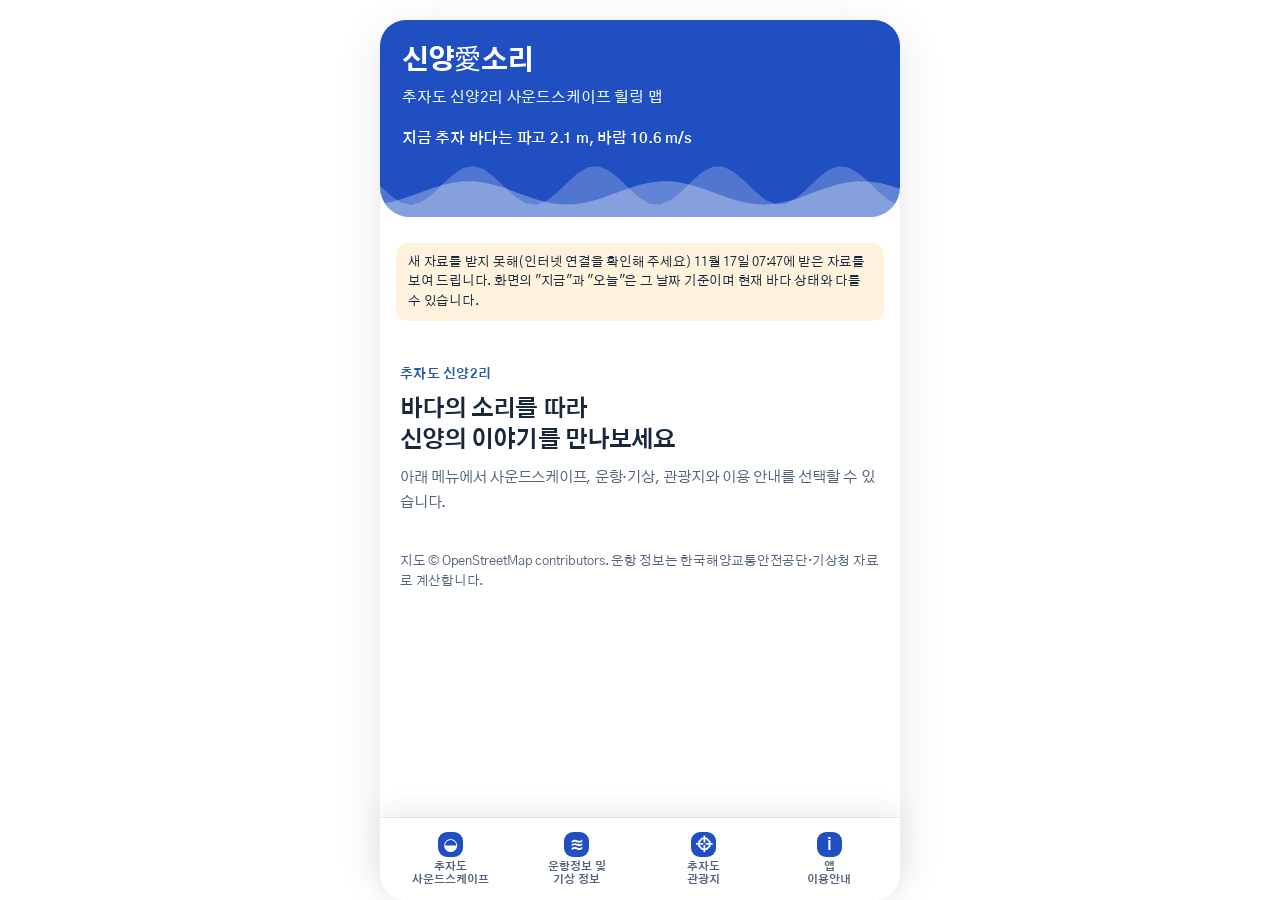
==== 신양애소리.html @ 53ebab68 "비짓제주 사진 보기 링크 반영, 외부 링크는 브라우저로 열기 Co-Authored-By: Claude Fable 5.2 <noreply@anthropic.com> Claude-Se" ====
<!doctype html>
<html lang="ko">
<head>
<meta charset="utf-8">
<meta name="viewport" content="width=device-width, initial-scale=1, viewport-fit=cover">
<title>신양愛소리</title>
</head>
<body>
<title>신양愛소리</title>
<meta name="claude:viewport-fit-sides" content="cover">
<link rel="stylesheet" href="https://fonts.googleapis.com/css2?family=IBM+Plex+Sans+KR:wght@400;500;600;700&family=IBM+Plex+Mono:wght@500;600&display=swap">
<link rel="preconnect" href="https://fonts.googleapis.com"><link rel="stylesheet" href="https://fonts.googleapis.com/css2?family=Gothic+A1:wght@400;500;600;700;800&display=swap">
<style>
/* Layout: one phone-width column. Verdict on top, the two conditions that drive it below, then today's live status, then the record behind the number. */
:root{
  --bg:#F1F4F9; --surface:#FFFFFF; --ink:#111827; --muted:#6B7280; --line:#E6E9EF;
  --sea:#2563EB; --sea-soft:#E8F0FE;
  --ok:#16A34A; --warn:#D97706; --bad:#DC2626; --dot:#A9BEDF; --none:#E5E9F0; --deep:#CFE0FB; --land:#F7F8F3; --shore:#9DB4D6; --road:#FFFFFF; --roadc:#D5DAE2; --trail:#E08A3C; --on:#FFFFFF; --c1:#2563EB; --c2:#E0562F; --c3:#2F9E62; --c4:#D99A0B; --c5:#7C5CD6; --warn-soft:#FEF3C7;
  --font:'IBM Plex Sans KR',system-ui,-apple-system,'Apple SD Gothic Neo','Malgun Gothic',sans-serif;
  --mono:'IBM Plex Mono',ui-monospace,Menlo,monospace;
}
@media (prefers-color-scheme: dark){ :root:not([data-theme="light"]){
  --bg:#0B1020; --surface:#151B2E; --ink:#EEF2FF; --muted:#98A2B8; --line:#27304A;
  --sea:#6B98FF; --sea-soft:#1B2A52; --ok:#4ADE80; --warn:#FBBF24; --bad:#F87171; --dot:#4B5F8A; --none:#1E2740; --deep:#0F1D3D; --land:#222B3A; --shore:#46587C; --road:#4A566E; --roadc:#1A2233; --trail:#E6A45C; --on:#0B1020; --c1:#6B98FF; --c2:#FF9670; --c3:#6FD39A; --c4:#F0C24A; --c5:#B7A0F5; --warn-soft:#3D3112; color-scheme:dark } }
:root[data-theme="dark"]{
  --bg:#0B1020; --surface:#151B2E; --ink:#EEF2FF; --muted:#98A2B8; --line:#27304A;
  --sea:#6B98FF; --sea-soft:#1B2A52; --ok:#4ADE80; --warn:#FBBF24; --bad:#F87171; --dot:#4B5F8A; --none:#1E2740; --deep:#0F1D3D; --land:#222B3A; --shore:#46587C; --road:#4A566E; --roadc:#1A2233; --trail:#E6A45C; --on:#0B1020; --c1:#6B98FF; --c2:#FF9670; --c3:#6FD39A; --c4:#F0C24A; --c5:#B7A0F5; --warn-soft:#3D3112; color-scheme:dark }

/* Guide shell: a main screen with two doors (sound map, ferry outlook); each opens a full view with a way back. */
[hidden]{display:none!important}
.top{display:flex;align-items:center;justify-content:space-between;gap:10px}
.top h1{font-size:21px;display:flex;flex-direction:column;line-height:1.25;color:var(--sea)}
.top h1 small{font-size:12px;font-weight:400;color:var(--muted);letter-spacing:.02em}
.view{display:flex;flex-direction:column;gap:14px}
.vt{font-size:20px;font-weight:700;color:var(--ink);margin:0}
.back{align-self:flex-start;color:var(--sea);font-weight:600;font-size:14px;padding:6px 10px 6px 0}
.door{display:flex;flex-direction:column;gap:12px;text-align:left;width:100%;background:var(--surface);border-radius:20px;padding:0;overflow:hidden;box-shadow:0 1px 2px rgba(0,0,0,.06)}
.door .pic{background:var(--deep);aspect-ratio:1000/520;overflow:hidden}
.door .pic svg{display:block;width:100%;height:100%}
.door .body{padding:0 18px 18px;display:flex;flex-direction:column;gap:6px}
.door .body.pad{padding-top:18px}
.door strong{font-size:19px;font-weight:700;display:flex;justify-content:space-between;align-items:center;gap:10px}
.door strong i{font-style:normal;color:var(--sea);font-size:22px;line-height:1}
.door p{margin:0;font-size:13.5px;color:var(--muted)}
.mini{display:grid;grid-template-columns:1fr auto;gap:2px 10px;align-items:baseline;padding:7px 0;border-top:1px solid var(--line);font-size:14px}
.mini small{display:block;color:var(--muted);font-size:12.5px}
.pc{font-family:var(--mono);font-weight:600;font-size:19px;font-variant-numeric:tabular-nums}
.heads{border-radius:12px;padding:10px 13px;font-size:13.5px;background:var(--sea-soft);color:var(--ink)}
.heads.warn{background:var(--warn-soft)} .heads b{font-weight:600}
.zoom{--n:4}
.zoom button{font-size:12.5px;padding:8px 2px}
.vtag{font-size:11px;font-weight:600;border-radius:999px;padding:1px 7px;background:var(--sea-soft);color:var(--sea);margin-left:6px;white-space:nowrap}
.pick p{grid-column:1/-1;margin:6px 0 0;font-size:13.5px}
.plist h3{font-size:12.5px;font-weight:600;color:var(--muted);margin:10px 0 2px}
.more{margin:0;padding-left:18px;font-size:13.5px;display:flex;flex-direction:column;gap:4px}
.map{position:relative;border-radius:16px;overflow:hidden;background:var(--deep)}
.map svg{display:block;width:100%;height:auto}
.mk{cursor:pointer} .mk:focus-visible{outline:2px solid var(--surface);outline-offset:2px}
.lg{display:flex;flex-wrap:wrap;gap:4px 14px;font-size:12.5px;color:var(--muted)}
.lg span{white-space:nowrap}.lg span::before{content:"";display:inline-block;width:9px;height:9px;border-radius:50%;margin-right:5px;background:var(--c)}
.pick{display:grid;grid-template-columns:auto 1fr;gap:2px 12px;align-items:center}
.pick .no{grid-row:span 2;width:40px;height:40px;border-radius:50%;display:grid;place-items:center;color:var(--on);font-family:var(--mono);font-weight:600}
.pick b{font-size:17px}.pick span{font-size:13px;color:var(--muted)}
.plist{list-style:none;margin:0;padding:0}
.plist li{border-top:1px solid var(--line)}.plist li:first-child{border-top:0}
.plist button{display:grid;grid-template-columns:26px 1fr auto;gap:10px;align-items:center;width:100%;text-align:left;padding:9px 0;font-size:14px}
.plist i{width:24px;height:24px;border-radius:50%;display:grid;place-items:center;font-style:normal;font-family:var(--mono);font-size:11.5px;font-weight:600;color:var(--on)}
.plist small{color:var(--muted);font-size:12.5px}
.plist button[aria-pressed="true"] span{font-weight:600}
.cta{width:100%;background:var(--sea);color:var(--surface);border-radius:999px;padding:12px 16px;font-size:15px;font-weight:600}
*{box-sizing:border-box}
body{background:var(--bg);color:var(--ink);font-family:var(--font);font-size:15px;line-height:1.55;
  padding-block:20px 40px;padding-left:max(16px,env(safe-area-inset-left,0px));padding-right:max(16px,env(safe-area-inset-right,0px))}
.app{max-width:460px;margin:0 auto;display:flex;flex-direction:column;gap:14px}
header{display:flex;justify-content:space-between;align-items:flex-end;gap:12px}
h1{font-size:22px;font-weight:700;margin:0;letter-spacing:-.01em}
.sub{color:var(--muted);font-size:13px}
.notice{font-size:12.5px;color:var(--muted);border:1px dashed var(--line);border-radius:10px;padding:9px 12px}
.notice b{color:var(--ink);font-weight:600}
section{background:var(--surface);border-radius:16px;padding:18px;display:flex;flex-direction:column;gap:14px}
h2{font-size:14px;font-weight:600;margin:0;color:var(--muted)}
.seg{display:grid;grid-template-columns:repeat(var(--n,3),1fr);gap:6px;background:var(--bg);padding:4px;border-radius:12px}
button{font:inherit;border:0;cursor:pointer;color:var(--ink);background:transparent}
.seg button{border-radius:9px;padding:8px 6px;font-size:13.5px;font-weight:500;line-height:1.3;min-width:0}
.seg button small{display:block;font-size:11px;color:var(--muted);font-weight:400}
.seg button[aria-pressed="true"]{background:var(--surface);box-shadow:0 1px 3px rgba(0,0,0,.14);font-weight:600}
section .seg{background:var(--bg)}
button:focus-visible{outline:2px solid var(--sea);outline-offset:2px}
.verdict{align-items:center;text-align:center;gap:6px}
.gauge{position:relative;width:210px;max-width:100%}
.gauge svg{display:block;width:100%}
.gauge .num{position:absolute;left:0;right:0;bottom:2px;font-family:var(--mono);font-weight:600;font-size:46px;line-height:1;font-variant-numeric:tabular-nums}
.gauge .num small{font-size:20px}
.label{font-size:19px;font-weight:700}
.basis{font-size:13.5px;color:var(--muted);max-width:34ch;text-wrap:balance}
.basis b{color:var(--ink);font-family:var(--mono)}
.advice{background:var(--sea-soft);border-radius:12px;padding:11px 14px;font-size:13.5px;text-align:left;width:100%}
.mgrid{display:grid;grid-template-columns:repeat(6,1fr);gap:6px}
.mgrid button{background:var(--bg);border-radius:9px;padding:8px 0;font-size:13px;font-variant-numeric:tabular-nums}
.mgrid button[aria-pressed="true"]{background:var(--sea);color:var(--surface);font-weight:600}
.presets{display:flex;flex-wrap:wrap;gap:6px}
.presets button{background:var(--bg);border-radius:999px;padding:7px 13px;font-size:13px}
.presets button[aria-pressed="true"]{background:var(--sea);color:var(--surface);font-weight:600}
.ctl{display:grid;grid-template-columns:1fr auto;gap:2px 10px;align-items:baseline}
.ctl label{font-weight:500}
.ctl output{font-family:var(--mono);font-weight:600;font-variant-numeric:tabular-nums}
.ctl input{grid-column:1/-1;width:100%;accent-color:var(--sea);margin:4px 0 0}
input:focus-visible{outline:2px solid var(--sea);outline-offset:2px}
canvas{width:100%;height:auto;display:block}
.legend span{white-space:nowrap}
.fc{list-style:none;margin:0;padding:0;display:flex;flex-direction:column}
.fc li{border-top:1px solid var(--line)} .fc li:first-child{border-top:0}
.fc button{display:grid;grid-template-columns:4.6em 1fr auto;gap:10px;align-items:center;width:100%;text-align:left;padding:10px 0;font-size:13.5px}
.fc .d{font-weight:600} .fc .d small{display:block;font-weight:400;color:var(--muted);font-size:12px}
.fc .w{min-width:0;color:var(--muted);font-size:12.5px} .fc .w b{display:block;color:var(--ink);font-weight:500;font-size:13.5px}
.fc .p{font-family:var(--mono);font-weight:600;font-size:17px;font-variant-numeric:tabular-nums}
.field{display:flex;flex-direction:column;gap:6px}
.field>span{font-weight:500;font-size:14px}
.hint{font-size:12px;color:var(--muted)}
.sched{list-style:none;margin:0;padding:0;display:flex;flex-direction:column}
.sched li{display:grid;grid-template-columns:3.2em 1fr auto;gap:10px;align-items:baseline;padding:8px 0;border-top:1px solid var(--line);font-size:13.5px}
.sched li:first-child{border-top:0}
.sched time{font-family:var(--mono);font-weight:600;font-variant-numeric:tabular-nums}
.sched div{min-width:0}
.sched em{font-style:normal;color:var(--muted);font-size:12px;display:block}
.pill{font-size:12px;font-weight:600;border-radius:999px;padding:2px 9px;white-space:nowrap;background:var(--none);color:var(--muted)}
.pill.ok{background:var(--ok);color:var(--surface)} .pill.go{background:var(--sea);color:var(--surface)} .pill.bad{background:var(--bad);color:var(--surface)}
.wx{display:grid;grid-template-columns:repeat(auto-fit,minmax(120px,1fr));gap:8px}
.wx div{background:var(--bg);border-radius:12px;padding:10px 12px;min-width:0}
.wx b{font-family:var(--mono);font-size:20px;font-weight:600;font-variant-numeric:tabular-nums}
.wx span{display:block;font-size:12px;color:var(--muted)}
.alert{display:flex;gap:8px;align-items:center;font-size:13.5px;font-weight:600}
.alert i{width:10px;height:10px;border-radius:50%;background:var(--ok);flex:none}
.alert.on i{background:var(--bad)}
.months{display:grid;grid-template-columns:repeat(12,1fr);gap:4px;align-items:end;height:120px}
.months div{display:flex;flex-direction:column;justify-content:flex-end;align-items:center;gap:3px;height:100%;font-size:11px;color:var(--muted);font-variant-numeric:tabular-nums}
.months i{display:block;width:100%;border-radius:4px 4px 0 0;background:var(--dot);min-height:2px}
.months .now i{background:var(--sea)} .months .now{color:var(--ink);font-weight:600}
.months em{font-style:normal;font-family:var(--mono);font-size:10px}
.strip{display:grid;grid-auto-flow:column;grid-template-rows:repeat(7,1fr);gap:2px}
.strip i{aspect-ratio:1;border-radius:2px;background:var(--none)}
.strip .s0{background:var(--dot)} .strip .s1{background:var(--warn)} .strip .s2{background:var(--bad)}
.axis{display:flex;justify-content:space-between;font-size:11px;color:var(--muted);font-family:var(--mono)}
.legend{display:flex;flex-wrap:wrap;gap:4px 14px;font-size:12.5px;color:var(--muted)}
.legend span::before{content:"";display:inline-block;width:9px;height:9px;border-radius:2px;margin-right:5px;background:var(--c)}
.facts{display:grid;grid-template-columns:repeat(3,1fr);gap:8px;text-align:center}
.facts b{display:block;font-family:var(--mono);font-size:18px;font-variant-numeric:tabular-nums}
.facts span{font-size:12px;color:var(--muted)}
.acc{width:100%;border-collapse:collapse;font-size:13.5px;font-variant-numeric:tabular-nums}
.acc th{font-weight:500;color:var(--muted);font-size:12px;text-align:right;padding:4px 0 6px}
.acc td{padding:8px 0;border-top:1px solid var(--line);text-align:right}
.acc th:first-child,.acc td:first-child{text-align:left}
.acc td b{font-weight:700}
.how{font-size:13px;color:var(--muted);margin:0;padding-left:18px;display:flex;flex-direction:column;gap:4px}
@media (prefers-reduced-motion:no-preference){ .months i{transition:height .25s} }
/* Skin: clean blue on white. One loud thing: the main-screen header, whose wave is drawn from the live buoy wave height and wind. Everything else stays flat and quiet: hairline cards, no decorative shadows. */
:root{--hero:#1D4FD7;--shadow:0 12px 32px rgba(29,79,215,.14);
  --font:'Gothic A1',-apple-system,BlinkMacSystemFont,'Apple SD Gothic Neo','Noto Sans KR','Malgun Gothic',system-ui,sans-serif;--mono:var(--font)}
@media (prefers-color-scheme: dark){ :root:not([data-theme="light"]){--hero:#2456E0;--shadow:none} }
:root[data-theme="dark"]{--hero:#2456E0;--shadow:none}
body{letter-spacing:-.012em;line-height:1.55}
.app{gap:14px}.view{gap:14px}
section{border-radius:18px;padding:20px;border:1px solid var(--line)}
h2{font-size:15px;font-weight:700;color:var(--ink)}
.top{position:relative;display:block;background:var(--hero);border-radius:28px;padding:28px 24px 92px;overflow:hidden}
.top h1{color:#fff;font-size:27px;font-weight:800;letter-spacing:-.03em;line-height:1.2;gap:6px}
.top h1 small{color:rgba(255,255,255,.8);font-size:13px;font-weight:500;letter-spacing:-.01em}
.top .now{margin:18px 0 0;color:#fff;font-size:15px;font-weight:600}
.top .wave{position:absolute;left:0;bottom:0;width:200%;height:70px;display:block}
@media (prefers-reduced-motion:no-preference){.wv{animation:drift 14s linear infinite}.wv.slow{animation-duration:22s}}
@keyframes drift{to{transform:translateX(-50%)}}
.door{border-radius:22px;border:1px solid var(--line);box-shadow:none}
.door .body{padding:0 20px 20px;gap:8px}.door .body.pad{padding-top:20px}
.door strong{font-size:20px;font-weight:800;letter-spacing:-.025em}
.door p{font-size:14px}
.go{align-self:flex-start;margin-top:6px;background:var(--hero);color:#fff;font-weight:700;font-size:14px;border-radius:12px;padding:10px 16px}
.back{background:var(--surface);border:1px solid var(--line);border-radius:999px;padding:7px 14px 7px 12px;font-size:13.5px}
.vt{font-size:26px;font-weight:800;letter-spacing:-.03em}
.seg{background:var(--none);border-radius:14px;padding:4px}
.seg button{border-radius:10px;padding:10px 6px;color:var(--muted)}
.seg button[aria-pressed="true"]{background:var(--surface);color:var(--sea);box-shadow:none;font-weight:700}
section .seg{background:var(--bg)}
.map{border-radius:18px;border:1px solid var(--line)}
.cta{border-radius:12px;padding:14px 16px;background:var(--hero);color:#fff;font-weight:700}
.cta[aria-pressed="true"]{background:var(--sea-soft);color:var(--sea)}
.notice{border:0;background:var(--sea-soft);border-radius:14px;padding:12px 14px;color:var(--ink)}
.advice,.heads{border-radius:12px}
.presets button,.mgrid button{background:var(--bg);border-radius:10px}
.presets button[aria-pressed="true"],.mgrid button[aria-pressed="true"]{background:var(--hero);color:#fff}
.wx div{border-radius:12px;padding:12px 14px}
.vtag{padding:2px 8px}
.pick .no{border-radius:12px;width:44px;height:44px}
.plist button{padding:11px 0}.plist i{border-radius:8px}
.gauge .num,.pc,.wx b,.facts b,.fc .p{font-weight:800;letter-spacing:-.03em}
.months i{border-radius:5px 5px 0 0}

/* 모바일 디자인 개선: 기존 데이터 및 스크립트 보존 */
@font-face{font-family:'Sinyang Hanja';src:url([data-uri]) format('woff2');unicode-range:U+611B;font-style:normal;font-weight:100 900;font-display:swap;}
/* 신양愛소리 — presentation-only overrides for the existing WebView DOM.
   Map geometry, SVG palette variables, data and JS state selectors stay intact. */
:root {
  --bg: #ffffff;
  --surface: #ffffff;
  --ink: #18283b;
  --muted: #526279;
  --line: #dce4ef;
  --sea: #2358ab;
  --sea-soft: #eaf1ff;
  --hero: #204fc1;
  --none: #e8eef7;
  --ok: #246e48;
  --warn: #955100;
  --bad: #b42c31;
  --c1: #2054ae;
  --c2: #aa3b20;
  --c3: #237947;
  --c4: #875800;
  --c5: #6344aa;
  --on: #ffffff;
  --warn-soft: #fff3dd;
  --polish-surface-soft: #f5f8fd;
  --polish-hero-text: #ffffff;
  --polish-note-border: #bdcfe8;
  --polish-focus: #1753b1;
  --polish-ok-bg: #e7f4eb;
  --polish-ok-ink: #1d603d;
  --polish-bad-bg: #ffeded;
  --polish-bad-ink: #9e252b;
  --polish-go-bg: #e2f1f8;
  --polish-go-ink: #155b82;
  --font: 'Gothic A1', 'Sinyang Hanja', -apple-system, BlinkMacSystemFont, 'Apple SD Gothic Neo', 'Noto Sans KR', 'Malgun Gothic', system-ui, sans-serif;
  color-scheme: light;
}

@media (prefers-color-scheme: dark) {
  :root:not([data-theme="light"]) {
    --bg: #0f192b;
    --surface: #18283d;
    --ink: #f0f4fa;
    --muted: #b9c8d9;
    --line: #344961;
    --sea: #a2c8ff;
    --sea-soft: #243a58;
    --hero: #2454b5;
    --none: #293d54;
    --ok: #9ee0b4;
    --warn: #ffce83;
    --bad: #ffabab;
    --warn-soft: #4b3920;
    --polish-surface-soft: #20354b;
    --polish-hero-text: #ffffff;
    --polish-note-border: #506e91;
    --polish-focus: #b5d6ff;
    --polish-ok-bg: #24483c;
    --polish-ok-ink: #c2f0d1;
    --polish-bad-bg: #523337;
    --polish-bad-ink: #ffd3d1;
    --polish-go-bg: #294959;
    --polish-go-ink: #c5e7f5;
    color-scheme: dark;
  }
}
:root[data-theme="dark"] {
  --bg: #0f192b;
  --surface: #18283d;
  --ink: #f0f4fa;
  --muted: #b9c8d9;
  --line: #344961;
  --sea: #a2c8ff;
  --sea-soft: #243a58;
  --hero: #2454b5;
  --none: #293d54;
  --ok: #9ee0b4;
  --warn: #ffce83;
  --bad: #ffabab;
  --warn-soft: #4b3920;
  --polish-surface-soft: #20354b;
  --polish-hero-text: #ffffff;
  --polish-note-border: #506e91;
  --polish-focus: #b5d6ff;
  --polish-ok-bg: #24483c;
  --polish-ok-ink: #c2f0d1;
  --polish-bad-bg: #523337;
  --polish-bad-ink: #ffd3d1;
  --polish-go-bg: #294959;
  --polish-go-ink: #c5e7f5;
  color-scheme: dark;
}

html { background: var(--bg); }
body {
  margin: 0;
  padding-top: calc(16px + env(safe-area-inset-top, 0px));
  padding-right: calc(16px + env(safe-area-inset-right, 0px));
  padding-bottom: calc(36px + env(safe-area-inset-bottom, 0px));
  padding-left: calc(16px + env(safe-area-inset-left, 0px));
  color: var(--ink);
  background: var(--bg);
  font-size: 16px;
  line-height: 1.65;
  letter-spacing: -.015em;
  -webkit-text-size-adjust: 100%;
}
.app { width: 100%; max-width: 480px; gap: 16px; }
.view { min-width: 0; gap: 16px; }
.view > * { min-width: 0; }
section {
  min-width: 0;
  padding: 20px;
  gap: 16px;
  border: 1px solid var(--line);
  border-radius: 20px;
  background: var(--surface);
}
h2 { color: var(--ink); font-size: 17px; line-height: 1.4; font-weight: 700; letter-spacing: -.025em; }
p, li { overflow-wrap: break-word; }
.sub, .hint { color: var(--muted); line-height: 1.6; }
.sub { font-size: 15px; }
.hint { font-size: 15px; }

/* Buttons retain their native button elements, handlers and pressed states. */
button { min-height: 44px; touch-action: manipulation; -webkit-tap-highlight-color: transparent; }
button:focus-visible, input:focus-visible, .mk:focus-visible {
  outline: 3px solid var(--polish-focus);
  outline-offset: 3px;
}
@supports not selector(:focus-visible) {
  button:focus, input:focus, .mk:focus { outline: 3px solid var(--polish-focus); outline-offset: 3px; }
}
button:disabled { cursor: default; opacity: .6; }

/* Home: the existing sea and map illustration remain the primary identity. */
.top {
  padding: 27px 23px 85px;
  border: 1px solid rgba(255,255,255,.15);
  border-radius: 24px;
  background: var(--hero);
}
.top h1 { gap: 9px; color: var(--polish-hero-text); font-size: 29px; line-height: 1.2; }
.top h1 small { color: #eaf1ff; font-size: 15px; line-height: 1.55; letter-spacing: -.01em; }
.top .now { margin-top: 17px; color: #fff; font-size: 15px; line-height: 1.6; }
.top .wave { height: 65px; }
.door {
  gap: 0;
  border: 1px solid var(--line);
  border-radius: 21px;
  background: var(--surface);
  color: var(--ink);
  box-shadow: none;
}
.door .pic { display: block; border-bottom: 1px solid var(--line); }
.door .body { gap: 9px; padding: 19px 20px 21px; }
.door .body.pad { padding-top: 20px; }
.door strong { display: flex; color: var(--ink); font-size: 20px; line-height: 1.35; }
.door p { color: var(--muted); font-size: 15px; line-height: 1.6; }
.door .go {
  display: inline-flex;
  min-height: 44px;
  align-items: center;
  justify-content: center;
  margin-top: 5px;
  padding: 10px 16px;
  border-radius: 12px;
  background: var(--hero);
  color: #fff;
  font-size: 15px;
  line-height: 1.35;
}
#door-map { border-color: var(--polish-note-border); }
#door-map .body { padding-top: 19px; }
#boatRows { display: block; width: 100%; margin-top: 1px; }
.mini {
  grid-template-columns: minmax(0, 1fr) auto;
  gap: 3px 10px;
  padding: 12px 0;
  border-top: 1px solid var(--line);
  font-size: 15px;
  line-height: 1.5;
}
.mini > span:first-child { min-width: 0; font-weight: 700; }
.mini small { margin-top: 2px; color: var(--muted); font-size: 15px; font-weight: 400; line-height: 1.5; word-break: keep-all; overflow-wrap: break-word; }
.pc { font-size: 18px; white-space: nowrap; }
.heads, .advice {
  padding: 13px 15px;
  border: 1px solid var(--polish-note-border);
  border-radius: 13px;
  background: var(--sea-soft);
  color: var(--ink);
  font-size: 15px;
  line-height: 1.6;
}
.heads.warn { border-color: transparent; background: var(--warn-soft); }
.heads b { font-weight: 700; }

/* Snapshot and explanatory messages: no generated copy or invented status. */
.snapshot-banner, .notice {
  padding: 15px 16px;
  border: 1px solid var(--polish-note-border);
  border-left: 4px solid var(--sea);
  border-radius: 14px;
  background: var(--sea-soft);
  color: var(--ink);
  font-size: 15px;
  line-height: 1.65;
}
.snapshot-banner b, .snapshot-banner strong, .notice b { color: var(--ink); font-weight: 700; }
#livenote {
  padding: 12px 14px;
  border: 1px solid var(--polish-note-border);
  border-radius: 12px;
  background: var(--sea-soft);
  color: var(--ink);
}
.sound-hint {
  padding: 12px 14px;
  border: 1px solid var(--line);
  border-radius: 12px;
  background: var(--polish-surface-soft);
  color: var(--muted);
  font-size: 15px;
  line-height: 1.6;
}
.section-kicker { color: var(--sea); font-size: 13px; font-weight: 700; letter-spacing: .02em; line-height: 1.4; }

/* Map navigation, markers and selected place. */
.back {
  display: inline-flex;
  min-width: 44px;
  min-height: 44px;
  align-items: center;
  padding: 9px 15px;
  border: 1px solid var(--line);
  border-radius: 999px;
  background: var(--surface);
  color: var(--sea);
  font-size: 15px;
  font-weight: 700;
  line-height: 1.4;
}
.vt { font-size: 25px; line-height: 1.3; }
header { align-items: flex-end; flex-wrap: wrap; gap: 8px 12px; }
header > div { min-width: 0; }
#today { font-size: 14px; font-weight: 600; }
.seg, section .seg {
  min-width: 0;
  gap: 4px;
  padding: 4px;
  border: 1px solid var(--line);
  border-radius: 14px;
  background: var(--polish-surface-soft);
}
.seg button {
  min-width: 0;
  min-height: 48px;
  padding: 8px 4px;
  border: 1px solid transparent;
  border-radius: 10px;
  color: var(--muted);
  font-size: 14px;
  line-height: 1.35;
  overflow-wrap: anywhere;
}
.seg button small { color: var(--muted); font-size: 12px; line-height: 1.4; }
.seg button[aria-pressed="true"] {
  border-color: var(--polish-note-border);
  background: var(--surface);
  color: var(--sea);
  box-shadow: none;
  font-weight: 700;
}
.zoom button { font-size: 14px; }
.zoom button[data-z="sy"] { font-weight: 700; }
.map { border: 1px solid var(--polish-note-border); border-radius: 18px; }
.map svg { width: 100%; height: auto; }
.lg, .legend { gap: 8px 14px; color: var(--muted); font-size: 14px; line-height: 1.5; }
.lg span::before, .legend span::before { width: 10px; height: 10px; margin-right: 6px; }
.pick { grid-template-columns: 44px minmax(0, 1fr); gap: 3px 12px; }
.pick .no { width: 44px; height: 44px; border-radius: 13px; }
.pick b { min-width: 0; font-size: 18px; line-height: 1.4; }
.pick span { color: var(--muted); font-size: 14px; line-height: 1.5; }
.pick p { margin: 9px 0 0; font-size: 15px; line-height: 1.65; }
.vtag { display: inline-block; margin-left: 5px; padding: 3px 8px; font-size: 12px; line-height: 1.4; }
.plist h3 { margin: 13px 0 4px; color: var(--muted); font-size: 14px; line-height: 1.4; }
.plist li:first-child h3 { color: var(--sea); font-size: 15px; font-weight: 700; }
.plist button {
  grid-template-columns: 30px minmax(0, 1fr) auto;
  gap: 8px;
  min-height: 52px;
  padding: 10px 0;
  font-size: 15px;
  line-height: 1.4;
}
.plist i { width: 28px; height: 28px; font-size: 12px; }
.plist small { color: var(--muted); font-size: 14px; text-align: right; line-height: 1.4; }
.plist button[aria-pressed="true"] span { color: var(--sea); font-weight: 700; }
.more { gap: 8px; padding-left: 20px; font-size: 15px; line-height: 1.6; }
.cta {
  min-height: 50px;
  padding: 12px 16px;
  border: 1px solid transparent;
  border-radius: 13px;
  background: var(--hero);
  color: #fff;
  font-size: 16px;
  line-height: 1.4;
}
.cta[aria-pressed="true"] { border-color: var(--polish-note-border); background: var(--sea-soft); color: var(--sea); }

/* Ferry: probabilities, forecasts and controls remain readable and separate. */
.verdict { gap: 9px; padding: 24px 20px 20px; }
.gauge { width: 220px; }
.gauge .num { font-size: 48px; }
.gauge .num small { font-size: 21px; }
.label { font-size: 20px; line-height: 1.4; }
.basis { color: var(--muted); font-size: 15px; line-height: 1.6; }
.advice { margin-top: 5px; }
.presets { gap: 8px; }
.presets button, .mgrid button {
  min-height: 44px;
  padding: 9px 13px;
  border: 1px solid var(--line);
  border-radius: 11px;
  background: var(--polish-surface-soft);
  color: var(--ink);
  font-size: 14px;
  line-height: 1.35;
}
.presets button[aria-pressed="true"], .mgrid button[aria-pressed="true"] {
  border-color: var(--hero);
  background: var(--hero);
  color: #fff;
}
.ctl { gap: 4px 12px; }
.ctl label, .ctl output { font-size: 15px; }
.ctl input[type="range"] { min-height: 44px; margin: 0; accent-color: var(--sea); }
.fc button {
  grid-template-columns: 4.2em minmax(0, 1fr) auto;
  gap: 9px;
  min-height: 64px;
  padding: 13px 0;
  font-size: 15px;
  line-height: 1.45;
}
.fc .d small { margin-top: 2px; font-size: 13px; }
.fc .w, .fc .w b { font-size: 15px; line-height: 1.5; }
.fc .p { font-size: 18px; white-space: nowrap; }
.sched li { grid-template-columns: 3.4em minmax(0, 1fr) auto; gap: 9px; padding: 12px 0; font-size: 15px; }
.sched em { margin-top: 2px; font-size: 15px; line-height: 1.5; }
.pill, .pill.go {
  align-self: center;
  margin: 0;
  padding: 4px 9px;
  border-radius: 999px;
  background: var(--none);
  color: var(--ink);
  font-size: 13px;
  line-height: 1.4;
}
.pill.ok { background: var(--polish-ok-bg); color: var(--polish-ok-ink); }
.pill.go { background: var(--polish-go-bg); color: var(--polish-go-ink); }
.pill.bad { background: var(--polish-bad-bg); color: var(--polish-bad-ink); }
.alert { align-items: flex-start; gap: 9px; font-size: 15px; line-height: 1.5; }
.alert i { margin-top: 6px; }
.wx { grid-template-columns: repeat(auto-fit, minmax(120px, 1fr)); gap: 8px; }
.wx div { padding: 13px; border: 1px solid var(--line); border-radius: 13px; background: var(--polish-surface-soft); font-size: 15px; line-height: 1.5; }
.wx b { font-size: 20px; }
.wx span { font-size: 15px; line-height: 1.5; }
canvas { max-width: 100%; height: auto; }
.months { min-width: 0; gap: 4px; height: 132px; }
.months div { min-width: 0; font-size: 11px; }
.months em { font-size: 11px; }
.strip { min-width: 0; gap: 2px; }
.axis { font-size: 12px; }
.facts { gap: 7px; }
.facts div { min-width: 0; padding: 9px 3px; border-radius: 10px; background: var(--polish-surface-soft); }
.facts b { font-size: 18px; }
.facts span { color: var(--muted); font-size: 13px; line-height: 1.4; }
.acc { width: 100%; table-layout: fixed; font-size: 14px; }
.acc th { padding: 6px 2px 9px; color: var(--muted); font-size: 13px; line-height: 1.35; overflow-wrap: anywhere; }
.acc td { padding: 10px 2px; line-height: 1.45; overflow-wrap: anywhere; }
.how { gap: 9px; padding-left: 20px; color: var(--muted); font-size: 15px; line-height: 1.65; }

/* Home navigation: four clear choices anchored to the lower edge. */
.home-intro { padding: 18px 4px 3px; }
.home-intro h2 { margin: 7px 0 9px; color: var(--ink); font-size: 24px; line-height: 1.38; letter-spacing: -.04em; }
.home-intro p { margin: 0; color: var(--muted); font-size: 15px; line-height: 1.65; }
.home-data { position: absolute; width: 1px; height: 1px; overflow: hidden; clip: rect(0 0 0 0); }
.home-source { margin-bottom: 90px; }
.bottom-nav { position: fixed; z-index: 20; right: 0; bottom: 0; left: 0; display: grid; grid-template-columns: repeat(4, minmax(0, 1fr)); gap: 5px; padding: 9px max(10px, env(safe-area-inset-right)) calc(9px + env(safe-area-inset-bottom, 0px)) max(10px, env(safe-area-inset-left)); border-top: 1px solid var(--line); background: color-mix(in srgb, var(--surface) 94%, transparent); box-shadow: 0 -8px 24px rgba(18,42,72,.08); backdrop-filter: blur(14px); }
.bottom-nav button { display: flex; min-width: 0; min-height: 62px; flex-direction: column; align-items: center; justify-content: center; gap: 3px; padding: 5px 2px; border: 0; border-radius: 13px; background: transparent; color: var(--muted); font-size: 11px; line-height: 1.2; text-align: center; }
.bottom-nav button:first-child, .bottom-nav button:focus-visible { background: var(--sea-soft); color: var(--sea); }
.bottom-nav b { font-weight: 700; overflow-wrap: anywhere; }
.menu-icon { display: grid; width: 25px; height: 25px; place-items: center; border-radius: 9px; background: var(--hero); color: #fff; font-size: 17px; font-weight: 700; line-height: 1; }
.info-card { padding: 20px; border: 1px solid var(--line); border-radius: 18px; background: var(--surface); }
.info-card h3 { margin: 7px 0 8px; color: var(--ink); font-size: 20px; line-height: 1.4; }
.info-card p { margin: 0; color: var(--muted); font-size: 15px; line-height: 1.7; }
.info-card dl { margin: 0; }
.info-card dt { margin-top: 14px; color: var(--sea); font-weight: 700; }
.info-card dd { margin: 3px 0 0; color: var(--muted); font-size: 15px; line-height: 1.6; }
@media (max-width: 350px) {
  body { padding-right: calc(12px + env(safe-area-inset-right, 0px)); padding-left: calc(12px + env(safe-area-inset-left, 0px)); }
  section { padding: 16px; }
  .top { padding-right: 19px; padding-left: 19px; }
  .top h1 { font-size: 27px; }
  .door .body { padding-right: 16px; padding-left: 16px; }
  .mini { grid-template-columns: minmax(0, 1fr) auto; gap: 6px; }
  .pc { font-size: 16px; }
  .zoom button { font-size: 13px; }
  .plist button { grid-template-columns: 28px minmax(0, 1fr); }
  .plist small { grid-column: 2; text-align: left; }
  .mgrid { grid-template-columns: repeat(4, 1fr); }
  .fc button { grid-template-columns: 3.9em minmax(0, 1fr) auto; gap: 6px; }
  .fc .p { font-size: 16px; }
  .sched li { gap: 6px; }
  .strip { gap: 1px; }
  .acc { font-size: 13px; }
  .acc th { font-size: 12px; }
}
@media (prefers-reduced-motion: reduce) {
  *, *::before, *::after { scroll-behavior: auto !important; animation: none !important; transition: none !important; }
}

/* Native-app pass: remove the centered web-page frame on phones and use an app shell. */
html { min-height: 100%; background: var(--bg); }
body { min-height: 100dvh; padding: env(safe-area-inset-top, 0px) 0 env(safe-area-inset-bottom, 0px); background: var(--bg); }
.app { min-height: 100dvh; max-width: 520px; gap: 0; margin: 0 auto; background: var(--bg); }
.view { gap: 14px; padding: 0 16px 26px; }
.view:not(#view-home) { padding-bottom: 104px; }
#view-home { padding-right: 0; padding-bottom: 104px; padding-left: 0; }
.top { padding: 25px 22px 66px; border: 0; border-radius: 0 0 30px 30px; }
.top h1 { font-size: 27px; }
.home-intro { padding: 25px 20px 10px; }
.home-intro h2 { font-size: 23px; }
.home-source { margin: 12px 20px 90px; font-size: 13px; }
.bottom-nav { max-width: 520px; margin: 0 auto; }
.view:not(#view-home) > .back:first-child { align-self: flex-start; margin: 10px 0 0; padding: 7px 0; border: 0; background: transparent; color: var(--ink); font-size: 15px; font-weight: 700; }
.view:not(#view-home) > .vt { margin: 0 0 2px; font-size: 25px; letter-spacing: -.04em; }
section, .info-card { border: 0; border-radius: 16px; box-shadow: 0 1px 4px rgba(22,45,75,.08); }
.seg { border-radius: 13px; }
.map { border-radius: 15px; overflow: hidden; }
.cta { border-radius: 11px; }
.notice, .snapshot-banner, .advice { border-radius: 12px; }
@media (min-width: 521px) {
  body { padding-top: 20px; padding-bottom: 20px; }
  .app { min-height: calc(100dvh - 40px); border-radius: 26px; overflow: hidden; box-shadow: 0 12px 45px rgba(21,45,76,.12); }
  .bottom-nav { border-radius: 0 0 26px 26px; }
}


/* Additions on top of the Manus pass: highlight the tab of the current screen instead of always the first one. */
.bottom-nav button:first-child{background:transparent;color:var(--muted)}
.bottom-nav button[aria-current="page"],.bottom-nav button:focus-visible{background:var(--sea-soft);color:var(--sea)}
.home-data{pointer-events:none}
</style>

<div class="app">
 <div class="view" id="view-home">
  <div class="top">
    <h1>신양愛소리<small>추자도 신양2리 사운드스케이프 힐링 맵</small></h1>
    <p class="now" id="heroNow"></p>
    <svg class="wave" id="heroWave" viewBox="0 0 800 70" preserveAspectRatio="none" aria-hidden="true"></svg>
  </div>
  <div class="home-intro"><span class="section-kicker">추자도 신양2리</span><h2>바다의 소리를 따라<br>신양의 이야기를 만나보세요</h2><p>아래 메뉴에서 사운드스케이프, 운항·기상, 관광지와 이용 안내를 선택할 수 있습니다.</p></div>
  <div class="home-data" aria-hidden="true"><button class="door" id="door-map" tabindex="-1"><span class="pic" id="pic-map"></span><span class="body"><strong>사운드스케이프 맵</strong><p id="door-map-p"></p><span class="go">지도 열기</span></span></button><button class="door" id="door-ferry" tabindex="-1"><span class="body pad"><strong>운항 정보</strong><p>오늘 배가 뜰 확률과 앞으로 사흘의 결항 예보</p><span id="boatRows"></span><span class="heads" id="heads"></span><span class="go">운항 정보 보기</span></span></button></div>
  <div class="hint home-source">지도 © OpenStreetMap contributors. 운항 정보는 한국해양교통안전공단·기상청 자료로 계산합니다.</div>
 </div>
 <nav class="bottom-nav" aria-label="메인 메뉴"><button data-menu="map"><span class="menu-icon">◒</span><b>추자도<br>사운드스케이프</b></button><button data-menu="ferry"><span class="menu-icon">≋</span><b>운항정보 및<br>기상 정보</b></button><button data-menu="places"><span class="menu-icon">⌖</span><b>추자도<br>관광지</b></button><button data-menu="info"><span class="menu-icon">i</span><b>앱<br>이용안내</b></button></nav>

 <div class="view" id="view-info" hidden><button class="back" data-go="home">‹ 메인 화면</button><h2 class="vt">앱 이용안내</h2><section class="info-card"><span class="section-kicker">신양愛소리</span><h3>추자도의 소리와 정보를 한곳에서</h3><p>추자도 신양2리의 사운드스케이프와 관광지, 운항·기상 정보를 살펴볼 수 있습니다.</p></section><section class="info-card"><h3>메뉴 안내</h3><dl><dt>추자도 사운드스케이프</dt><dd>신양2리 명소와 추자도 관광지를 지도에서 둘러보고 파도 소리를 들어보세요.</dd><dt>운항정보 및 기상 정보</dt><dd>선박별 결항 확률과 파고·바람 조건, 앞으로 사흘의 예보를 확인합니다.</dd><dt>추자도 관광지</dt><dd>지도에 표시된 관광지 21곳과 장소 설명을 확인합니다.</dd></dl></section><p class="hint">운항 정보는 한국해양교통안전공단·기상청 자료를 바탕으로 계산합니다. 실제 탑승 전 최신 선사 공지를 확인하세요.</p></div>

 <div class="view" id="view-map" hidden>
  <button class="back" data-go="home">‹ 메인 화면</button>
  <h2 class="vt">사운드스케이프 맵</h2>
  <div class="seg zoom" id="zoom" role="group" aria-label="지도 범위">
    <button data-z="sy" aria-pressed="true">신양2리</button><button data-z="all" aria-pressed="false">전체</button><button data-z="ha" aria-pressed="false">하추자도</button><button data-z="sang" aria-pressed="false">상추자도</button>
  </div>
  <div class="map" id="map-full"></div>
  <div class="lg"><span style="--c:var(--c1)">항구</span><span style="--c:var(--c2)">전망·등대</span><span style="--c:var(--c3)">산</span><span style="--c:var(--c4)">해변</span><span style="--c:var(--c5)">유적</span><span style="--c:var(--trail)">탐방로</span></div>
  <section><div class="pick" id="pick"></div>
    <div class="sub" id="seaLine"></div>
    <button class="cta" id="listen" aria-pressed="false">파도 소리 듣기</button></section>
  <section>
    <h2 id="places">관광지</h2>
    <ul class="plist" id="plist"></ul>
    <h2>신양2리에서 더 만날 곳</h2>
    <ul class="more"><li>숭어 체험장</li><li>거북이 바위 쪽 해안과 용이 승천하려 나온 바위</li><li>바닷물 폭포 소리가 들리는 곳</li><li>마을 카페와 식당, 족욕 공간 (준비 중)</li></ul>
    <div class="hint">이장님 인터뷰에 나온 곳으로, 정확한 위치를 확인하면 지도에 올립니다. 점선 테두리 지점은 설명을 근거로 잡은 추정 위치입니다.</div>
    <div class="hint">지도와 그 밖의 관광지 위치는 오픈스트리트맵(© OpenStreetMap contributors)에 등록된 좌표입니다. 지점별 소리 정보는 다음 단계에서 추가합니다.</div>
  </section>
 </div>

 <div class="view" id="view-ferry" hidden>
  <button class="back" data-go="home">‹ 메인 화면</button>
  <header>
    <div><h2 class="vt">운항 정보</h2><div class="sub">추자도 여객선 결항 확률</div></div>
    <div class="sub" id="today"></div>
  </header>

  <div class="notice"><b>실제 운항 기록으로 계산합니다.</b> 한국해양교통안전공단이 공개한 2022년 12월부터 2026년 5월까지의 여객선 운항 기록과, 같은 공단의 운항 스케줄·실시간 풍속 자료를 썼습니다. 여기에 기상청 추자도 해양기상부이의 과거 파고·풍속을 날짜별로 맞붙여 확률을 냅니다.</div>

  <div class="seg" id="ships" role="group" aria-label="여객선 선택"></div>

  <section class="verdict" aria-live="polite">
    <div class="gauge">
      <svg viewBox="0 0 200 112" aria-hidden="true">
        <path d="M14 104 A86 86 0 0 1 186 104" fill="none" stroke="var(--bg)" stroke-width="14" stroke-linecap="round"/>
        <path id="arc" d="M14 104 A86 86 0 0 1 186 104" fill="none" stroke="var(--ok)" stroke-width="14" stroke-linecap="round" pathLength="100" stroke-dasharray="0 100"/>
      </svg>
      <div class="num"><span id="pct">0</span><small>%</small></div>
    </div>
    <div class="label" id="label"></div>
    <div class="basis" id="basis"></div>
    <div class="advice" id="advice"></div>
  </section>

  <section>
    <h2>바다 상태</h2>
    <div class="presets" id="presets" role="group" aria-label="바다 상태 예시"></div>
    <div class="ctl"><label for="wave">유의파고</label><output id="o-wave"></output>
      <input id="wave" type="range" min="0.1" max="5" step="0.1" value="1"></div>
    <div class="ctl"><label for="wind">풍속</label><output id="o-wind"></output>
      <input id="wind" type="range" min="0" max="20" step="0.5" value="5"></div>
    <div class="hint">추자도 해양기상부이의 오전 10시 관측값 기준입니다.</div>
  </section>

  <section id="fcsec">
    <h2 id="fchead">앞으로의 예보와 결항 확률</h2>
    <ul class="fc" id="fc"></ul>
    <div class="hint" id="fcnote"></div>
  </section>

  <section>
    <h2 id="schead">과거 날짜별 파고·풍속과 운항 결과</h2>
    <canvas id="scatter" width="840" height="560" role="img" aria-label="과거 날짜별 추자도 파고와 풍속 산점도. 통제된 날과 정상 운항한 날이 색으로 구분됩니다."></canvas>
    <div class="legend">
      <span style="--c:var(--dot)">정상 운항한 날</span>
      <span style="--c:var(--bad)">통제된 날</span>
      <span style="--c:var(--ink)">지금 조건과 비교 범위</span>
    </div>
  </section>

  <section>
    <h2 id="livehead">오늘 실제 운항 상황</h2>
    <ul class="sched" id="sched"></ul>
    <div class="alert" id="alert"><i></i><span></span></div>
    <div class="wx" id="wx"></div>
    <div class="hint" id="livenote"></div>
  </section>

  <section>
    <h2>월별 통제 발생률 (%)</h2>
    <div class="months" id="months"></div>
    <div class="facts" id="facts"></div>
  </section>

  <section>
    <h2 id="striphead">기록 마지막 1년, 날짜별 운항</h2>
    <div class="strip" id="strip" role="img" aria-label="최근 1년 날짜별 운항 기록"></div>
    <div class="axis" id="axis"></div>
    <div class="legend">
      <span style="--c:var(--dot)">정상 운항</span>
      <span style="--c:var(--warn)">일부 편 통제</span>
      <span style="--c:var(--bad)">전편 통제</span>
      <span style="--c:var(--none)">휴항·편성 없음</span>
    </div>
  </section>

  <section>
    <h2 id="acchead">앱 확률과 실제 결과 비교</h2>
    <table class="acc" id="acc"></table>
    <div class="hint" id="accnote"></div>
  </section>

  <section>
    <h2>확률은 이렇게 계산합니다</h2>
    <ol class="how">
      <li>배가 편성된 과거 날짜마다 추자도 해양기상부이의 오전 10시 파고·풍속을 붙였습니다.</li>
      <li>지금 조건과 파고 ±0.3 m, 풍속 ±1.5 m/s 안에 드는 날을 찾고(25일보다 적으면 가장 가까운 25일), 그중 한 편이라도 통제된 날의 비율을 확률로 보여 줍니다.</li>
      <li>선박 정비나 운영 사정으로 쉰 날(비운항)과 부이 관측이 빠진 날은 계산에서 뺐습니다.</li>
      <li>하루 한 시각의 관측값만 썼기 때문에, 오후에 바다가 급변한 날은 반영이 덜 됩니다. 안개로 인한 통제도 파고·풍속으로는 잡히지 않습니다.</li>
    </ol>
    <div class="hint">출처: 한국해양교통안전공단 「항로별 여객선 운항상황 현황」(공공데이터포털, 2026-05-31 기준), 「운항 스케줄 정보」 오픈 API, 해양기상 모니터링 시스템, 기상청 API허브 해상 관측자료와 해상예보. 산타모니카는 편에 따라 추자를 들르지 않을 수 있어 출발 전 선사 공지를 확인하세요.</div>
  </section>
 </div>
</div>

<script>
(function(){
  var D={"ships":[{"key":"santa","name":"산타모니카","route":"진도 ↔ 상추자 ↔ 제주","kind":"쾌속선","first":"2022-12-01","last":"2026-05-31","sail":3634,"ctrl":413,"off":1328,"mon":[[338,88],[212,36],[237,27],[376,26],[390,18],[314,8],[334,16],[348,12],[314,24],[285,28],[186,46],[300,84]],"dayrate":[[86,25],[59,10],[69,10],[112,10],[114,7],[85,3],[88,6],[88,4],[84,7],[79,8],[54,12],[84,24]],"cond":{"y1":[[56,26],[25,7],[12,1],[25,9]],"y0":[[151,27],[247,15],[234,9],[176,16]]},"ym":[["2022-12",114,38],["2023-01",110,30],["2023-02",24,0],["2023-03",83,5],["2023-04",110,10],["2023-05",112,8],["2023-06",108,2],["2023-07",116,4],["2023-08",116,4],["2023-09",112,4],["2023-10",112,4],["2023-11",94,20],["2023-12",98,18],["2024-01",116,30],["2024-02",102,12],["2024-03",66,10],["2024-04",104,0],["2024-05",110,2],["2024-06",106,6],["2024-07",106,6],["2024-08",114,4],["2024-09",102,14],["2024-10",98,10],["2024-11",92,26],["2024-12",88,28],["2025-01",112,28],["2025-02",86,24],["2025-03",58,12],["2025-04",106,10],["2025-05",110,8],["2025-06",100,0],["2025-07",112,6],["2025-08",118,4],["2025-09",100,6],["2025-10",75,14],["2026-03",30,0],["2026-04",56,6],["2026-05",58,0]],"strip":"[base64]","stripEnd":"2026-05-31","pts":[[1.1,7.0,0],[0.9,6.2,0],[1.8,10.2,1],[1.7,10.4,1],[1.1,9.2,0],[1.1,7.7,0],[0.6,5.4,0],[0.7,7.5,0],[1.8,9.7,1],[0.9,4.6,0],[1.7,8.5,1],[3.2,12.7,1],[1.0,1.9,0],[1.5,9.4,0],[2.1,13.1,1],[4.3,14.9,1],[1.5,5.9,0],[0.5,2.7,0],[2.0,10.7,1],[4.0,15.2,1],[2.4,11.4,1],[1.3,10.0,1],[1.0,7.6,0],[0.7,6.1,0],[1.0,5.9,0],[0.9,7.0,0],[1.0,8.4,0],[0.9,8.0,0],[1.1,8.3,0],[1.5,9.3,0],[0.3,5.5,0],[0.3,0.3,0],[2.5,12.0,1],[0.6,0.2,0],[1.1,4.7,0],[1.1,5.7,0],[0.7,7.8,0],[1.3,10.8,1],[2.6,11.1,1],[2.7,12.4,1],[1.0,6.2,0],[0.7,5.2,0],[1.5,8.8,1],[0.7,3.6,0],[0.7,4.7,0],[1.3,8.4,0],[3.6,16.5,1],[1.8,5.9,0],[0.8,5.8,0],[1.5,10.9,1],[2.0,7.9,1],[1.4,7.3,0],[1.4,7.3,0],[0.4,5.6,0],[1.7,9.6,0],[1.0,7.9,0],[0.8,5.8,0],[0.4,4.4,0],[0.4,3.9,0],[1.0,6.4,0],[0.4,2.9,1],[0.4,4.9,1],[1.8,6.8,0],[0.9,6.1,0],[1.0,2.7,0],[1.9,9.4,0],[1.0,5.8,0],[1.2,6.9,0],[0.6,6.7,0],[0.3,2.3,0],[0.7,7.0,0],[1.1,8.0,0],[0.6,5.0,0],[1.6,7.8,1],[1.2,7.4,0],[1.1,6.7,0],[1.0,8.0,0],[0.3,3.4,0],[0.2,2.8,0],[0.3,4.0,0],[0.6,5.6,0],[1.1,2.0,0],[2.8,10.2,1],[1.7,10.9,0],[1.5,3.3,0],[0.9,7.6,0],[1.0,5.3,0],[0.7,3.0,0],[1.2,8.5,0],[1.3,7.6,0],[0.7,5.6,0],[0.3,1.5,0],[0.4,4.7,0],[1.0,5.5,0],[0.9,8.8,0],[1.0,3.2,0],[0.8,7.5,0],[2.1,10.0,1],[2.8,8.4,1],[1.4,7.1,0],[1.4,9.5,0],[0.6,5.6,0],[0.6,3.1,0],[0.4,2.7,0],[0.5,5.0,0],[0.8,2.4,0],[0.6,3.5,0],[0.4,3.3,0],[1.0,7.2,1],[1.9,10.8,1],[1.3,4.2,0],[2.5,10.8,1],[0.3,3.2,0],[0.3,4.0,0],[0.5,0.5,0],[0.4,1.4,0],[0.4,3.5,0],[1.3,11.0,0],[1.5,3.7,0],[0.9,2.9,0],[0.3,1.3,0],[0.5,5.5,0],[0.6,6.6,0],[0.4,1.1,0],[0.2,2.8,0],[0.3,3.6,0],[0.6,5.4,0],[0.7,6.2,0],[0.5,1.4,0],[1.2,5.5,0],[0.7,3.6,0],[0.7,6.6,0],[0.4,4.0,0],[0.7,7.9,0],[0.4,4.0,0],[0.7,4.2,0],[0.6,6.2,0],[0.5,2.7,0],[0.4,4.0,0],[0.3,0.3,0],[0.3,3.6,0],[0.4,1.8,0],[0.3,2.2,0],[0.4,0.4,0],[0.4,6.1,0],[1.4,8.4,0],[0.8,5.2,0],[0.4,1.4,0],[0.8,7.8,0],[1.5,8.5,1],[1.4,5.5,0],[1.2,5.0,0],[1.3,8.8,0],[1.5,5.0,0],[1.1,2.1,0],[1.1,4.6,0],[0.8,4.5,0],[1.1,6.5,0],[1.1,3.7,0],[0.9,8.0,0],[1.3,4.5,0],[1.2,6.1,0],[1.2,7.0,0],[1.1,6.9,0],[1.4,8.1,0],[1.7,10.0,0],[2.7,11.6,1],[1.9,7.5,0],[1.1,5.9,0],[1.6,5.8,0],[0.5,2.2,0],[0.6,5.6,0],[1.4,10.1,0],[1.4,9.1,0],[1.3,6.7,0],[0.9,5.9,0],[0.6,3.1,0],[1.1,4.7,0],[1.4,6.2,0],[1.6,5.9,0],[1.2,5.1,0],[0.7,4.8,0],[0.6,5.8,0],[0.7,5.5,0],[1.1,7.1,0],[2.3,6.4,0],[1.5,6.5,0],[0.7,5.6,0],[0.9,4.8,0],[1.0,4.9,0],[2.3,13.7,1],[0.8,5.7,0],[0.7,2.8,0],[0.5,3.8,0],[0.7,4.7,0],[0.9,3.1,0],[0.5,2.5,0],[0.6,5.3,0],[0.3,1.6,0],[0.2,1.4,0],[0.6,7.1,0],[1.3,7.2,0],[1.3,9.2,0],[0.8,4.7,0],[0.5,4.9,0],[0.3,2.8,0],[0.3,5.5,0],[1.2,2.2,0],[0.9,7.4,0],[0.6,6.2,0],[0.8,7.7,0],[1.2,3.3,0],[0.6,3.3,0],[0.9,7.5,0],[0.8,3.1,0],[1.1,6.1,0],[1.1,5.1,0],[0.7,2.3,0],[0.5,4.1,0],[0.4,3.0,0],[0.3,4.3,0],[0.6,6.4,0],[0.5,5.0,0],[1.1,4.4,0],[0.4,0.7,0],[0.5,1.4,0],[0.4,3.9,0],[0.2,2.3,0],[1.4,9.3,0],[0.9,5.6,0],[0.8,6.6,0],[2.3,12.0,1],[1.3,9.0,0],[0.5,1.6,0],[0.6,4.2,0],[0.3,4.3,0],[0.4,4.7,0],[0.7,2.9,0],[0.7,8.0,0],[0.8,8.3,0],[1.1,8.7,0],[0.5,4.8,0],[2.0,9.3,1],[1.4,8.4,0],[0.8,4.6,0],[2.4,12.2,0],[1.3,5.7,0],[1.0,6.7,0],[1.0,6.3,0],[0.8,5.8,0],[1.0,4.4,0],[0.6,2.1,0],[0.6,6.4,0],[1.0,6.6,0],[0.4,3.4,0],[1.3,9.5,0],[1.2,3.5,0],[0.7,1.6,0],[0.3,0.8,0],[0.2,2.2,0],[0.3,1.7,0],[0.2,3.5,0],[1.1,10.6,0],[0.7,4.9,0],[0.4,3.8,0],[0.6,5.1,0],[0.2,0.3,0],[0.8,7.2,0],[0.7,4.0,0],[0.7,4.0,0],[0.6,3.7,0],[2.2,9.7,1],[2.4,8.4,0],[2.5,12.3,1],[1.4,10.0,0],[1.9,10.0,0],[0.8,4.8,0],[0.4,6.3,0],[2.7,12.0,1],[3.8,12.5,1],[1.0,7.1,0],[1.0,6.8,0],[0.4,1.9,0],[1.0,4.0,0],[2.6,11.7,1],[1.2,8.9,0],[0.5,3.8,0],[0.8,9.7,0],[1.3,8.3,0],[1.5,9.3,0],[2.0,10.9,0],[0.9,2.8,0],[0.8,6.2,0],[0.4,0.3,0],[0.3,2.9,0],[0.5,4.6,0],[0.3,2.3,0],[3.0,13.2,1],[1.2,2.6,0],[0.5,1.7,0],[1.3,3.3,0],[1.5,6.6,0],[1.0,6.3,0],[1.7,9.0,1],[0.7,3.3,0],[0.5,5.6,0],[1.6,10.1,1],[0.8,6.1,0],[1.1,5.1,0],[0.5,7.1,0],[1.0,8.3,0],[2.2,10.5,1],[1.0,7.9,0],[0.8,5.7,0],[3.1,14.9,1],[3.3,15.8,1],[1.4,7.5,1],[2.9,13.2,1],[2.6,13.4,1],[1.6,8.4,0],[1.0,6.9,0],[0.6,5.2,0],[1.2,7.2,0],[0.5,4.0,0],[0.3,3.2,0],[0.7,7.3,1],[1.3,3.2,0],[0.9,5.2,0],[1.9,8.7,0],[1.5,6.9,1],[2.1,9.4,1],[1.8,5.9,0],[1.6,8.4,0],[1.3,7.9,0],[2.1,11.8,0],[1.6,9.9,0],[1.6,10.3,0],[1.3,4.4,0],[1.7,6.1,0],[0.6,5.1,0],[0.5,2.3,0],[2.0,9.1,0],[0.8,4.9,0],[1.3,8.4,0],[2.4,12.2,1],[2.2,11.5,1],[2.0,10.3,1],[0.9,1.6,0],[0.9,1.9,0],[1.3,7.3,0],[0.9,0.3,0],[0.8,2.0,0],[0.4,0.0,0],[0.7,1.9,0],[1.3,1.6,0],[1.2,3.7,0],[0.6,0.0,0],[0.3,1.5,0],[0.3,5.5,0],[0.6,6.1,0],[1.3,4.8,0],[0.6,2.3,0],[0.5,2.5,0],[0.3,1.9,0],[0.8,3.8,0],[1.2,2.6,0],[0.5,1.6,0],[0.5,1.4,0],[0.3,0.0,0],[1.0,5.6,0],[0.9,1.9,0],[1.2,6.8,0],[2.2,12.1,0],[1.0,6.6,0],[0.5,3.3,0],[0.2,2.2,0],[0.3,3.7,0],[0.3,1.8,0],[1.9,12.1,0],[0.8,6.6,0],[0.9,5.0,0],[0.8,5.4,0],[0.5,3.1,0],[0.6,6.3,0],[0.9,4.7,0],[1.2,7.4,0],[2.0,10.2,0],[0.4,4.1,0],[1.1,6.8,0],[0.8,6.0,0],[0.8,6.1,0],[0.3,1.8,0],[0.2,1.8,1],[1.4,7.6,0],[1.2,9.1,0],[0.8,3.8,0],[0.4,3.3,0],[0.3,2.6,0],[0.4,7.1,0],[1.1,7.7,0],[0.7,6.5,0],[1.2,9.3,0],[1.0,5.0,0],[0.7,3.5,0],[0.8,7.5,0],[0.6,3.3,0],[0.3,3.5,0],[0.3,1.1,0],[0.6,6.7,0],[0.5,2.7,0],[0.2,0.2,0],[0.6,4.1,0],[0.4,2.6,0],[0.6,2.5,0],[0.3,4.3,0],[0.3,1.1,0],[0.3,2.9,0],[0.4,0.5,0],[0.5,4.5,0],[0.5,4.2,0],[0.5,3.9,0],[0.6,2.4,0],[0.3,3.4,0],[1.0,5.3,0],[0.8,8.6,1],[1.5,3.2,0],[1.2,3.7,0],[0.6,4.4,0],[0.5,2.8,0],[0.6,7.7,0],[0.6,6.8,0],[0.7,5.2,0],[2.2,9.0,1],[1.4,2.9,0],[2.0,10.1,1],[1.7,5.0,0],[1.0,5.5,0],[1.4,4.0,0],[1.7,11.0,0],[1.4,9.1,0],[1.5,8.9,0],[1.3,6.0,0],[1.1,0.5,1],[0.6,1.3,0],[0.5,4.3,0],[0.7,3.2,0],[0.8,5.5,0],[0.9,6.6,0],[1.6,10.8,0],[1.2,2.9,0],[1.4,7.9,0],[1.3,4.2,0],[0.9,5.8,0],[0.9,6.7,0],[0.6,3.8,0],[1.8,4.5,0],[3.1,5.7,1],[2.8,6.6,0],[1.8,6.9,0],[1.3,5.9,0],[0.7,5.4,0],[0.8,5.0,0],[1.3,5.6,0],[0.8,4.6,0],[0.6,2.4,0],[0.4,1.9,0],[0.4,5.1,0],[0.3,2.8,0],[0.2,1.4,0],[0.2,1.1,0],[0.3,4.2,0],[0.6,6.6,0],[0.9,6.3,0],[0.9,6.0,0],[0.8,5.7,0],[0.8,5.4,0],[0.6,6.1,0],[0.8,6.9,0],[0.9,7.8,0],[2.1,11.0,0],[1.0,2.9,0],[0.6,1.2,0],[0.3,2.0,0],[0.3,3.6,0],[1.7,8.2,1],[1.4,6.1,0],[0.9,6.3,0],[0.4,1.7,0],[0.4,0.9,0],[0.4,3.5,0],[0.7,4.8,0],[0.4,1.9,0],[0.5,3.6,0],[0.5,3.6,0],[0.4,5.7,0],[1.3,9.4,0],[0.8,7.1,0],[1.0,0.4,0],[0.7,4.1,0],[0.4,3.4,0],[2.3,11.1,0],[1.0,5.3,0],[0.7,5.5,0],[1.0,8.5,1],[1.8,8.9,0],[1.7,8.4,1],[2.3,11.9,1],[1.4,7.2,0],[0.4,5.4,0],[0.8,7.4,0],[0.9,7.3,0],[2.7,11.1,1],[1.5,8.2,0],[0.7,0.6,0],[1.6,8.4,0],[1.4,8.3,0],[1.3,6.4,0],[1.3,7.3,0],[1.3,6.8,0],[0.9,7.7,0],[0.9,5.7,0],[0.7,3.9,0],[1.6,7.0,0],[0.6,6.1,0],[0.5,3.6,0],[0.7,7.3,0],[1.0,7.2,0],[0.5,3.1,0],[1.5,9.1,0],[1.5,6.8,0],[1.0,9.9,1],[3.6,14.4,1],[2.1,10.5,0],[1.1,5.8,0],[1.4,10.1,0],[2.2,11.6,0],[1.6,10.0,1],[1.4,7.1,0],[1.0,7.9,0],[2.2,11.5,0],[1.0,8.0,0],[1.9,10.1,0],[1.4,11.2,1],[2.4,9.3,1],[1.4,7.1,0],[0.6,1.4,0],[1.3,9.2,0],[1.1,8.1,0],[1.0,6.9,0],[1.2,8.2,0],[0.8,7.4,0],[0.7,5.7,0],[0.5,5.3,0],[1.6,8.6,0],[0.8,8.2,0],[1.3,7.2,0],[1.9,10.2,1],[2.5,13.0,1],[1.1,5.9,0],[0.5,2.0,0],[1.2,7.5,0],[0.9,4.3,0],[0.7,3.7,0],[1.5,10.0,0],[3.4,14.1,1],[3.1,7.2,1],[3.1,13.4,1],[1.2,4.9,0],[0.4,4.8,0],[0.7,4.2,0],[1.1,7.1,0],[0.6,6.5,0],[1.3,9.8,0],[1.2,5.7,0],[0.6,2.1,0],[2.7,11.1,1],[1.1,6.3,0],[0.8,6.5,0],[0.8,7.6,0],[0.8,5.3,0],[2.3,10.5,1],[1.9,11.0,1],[0.6,4.5,0],[1.9,10.0,0],[0.6,2.4,0],[2.5,12.5,1],[2.7,11.7,1],[1.0,5.5,0],[1.2,6.0,0],[0.5,2.4,0],[2.7,11.0,1],[1.3,9.2,0],[0.7,3.4,0],[1.4,8.7,0],[0.9,5.2,0],[0.8,7.5,0],[2.3,10.6,1],[1.8,6.7,1],[2.3,12.3,1],[2.1,9.4,0],[1.3,7.1,0],[1.0,7.0,0],[0.9,4.3,0],[1.1,4.1,0],[1.8,10.5,1],[1.2,8.6,0],[1.1,5.7,0],[0.4,2.7,0],[0.2,2.7,0],[0.6,3.3,0],[0.4,3.5,0],[0.4,5.6,0],[0.8,5.4,0],[1.4,8.3,0],[1.8,7.3,0],[2.8,13.5,1],[3.2,12.4,1],[2.4,10.3,1],[0.6,1.1,0],[0.6,6.0,0],[2.5,16.4,1],[1.3,8.2,0],[3.1,12.9,1],[1.7,9.0,0],[3.5,16.2,1],[1.4,8.1,0],[0.7,6.7,0],[0.3,6.2,0],[1.2,8.0,0],[1.7,6.5,0],[0.6,1.3,0],[0.3,2.0,0],[0.2,3.6,0],[2.0,10.2,1],[1.8,10.2,1],[2.0,10.9,0],[1.3,9.0,0],[1.3,8.9,0],[1.2,7.9,0],[1.5,9.9,0],[2.0,10.7,0],[0.5,2.9,0],[0.9,4.9,0],[0.3,4.6,0],[0.6,2.3,0],[0.5,3.2,0],[0.8,3.5,0],[3.9,15.6,1],[4.1,15.8,1],[1.1,7.6,0],[2.2,7.4,0],[1.2,7.6,0],[1.1,4.3,0],[0.9,5.9,0],[0.8,6.1,0],[0.6,2.5,0],[1.7,4.9,0],[2.0,11.3,1],[1.0,6.8,0],[0.8,4.4,0],[0.5,1.1,0],[0.6,6.4,0],[1.0,5.1,0],[0.4,2.0,0],[1.3,6.9,0],[0.5,3.5,0],[0.3,4.0,0],[1.2,3.5,0],[0.4,5.1,0],[0.4,5.3,1],[0.4,0.4,0],[1.0,2.8,0],[1.9,12.3,1],[2.2,7.5,1],[1.6,3.8,0],[1.9,11.0,0],[1.2,7.1,0],[0.9,5.9,0],[0.6,4.6,0],[1.3,8.5,0],[1.0,9.7,0],[1.0,4.4,0],[0.5,1.9,0],[0.6,3.9,0],[0.2,0.5,0],[0.2,0.1,0],[0.3,4.8,0],[0.6,4.2,0],[0.5,3.0,0],[1.3,11.3,0],[0.7,5.3,0],[1.9,12.7,0],[0.7,2.2,0],[0.9,2.4,0],[0.4,4.0,0],[1.9,11.8,1],[1.1,4.4,0],[0.5,3.8,0],[0.6,3.3,0],[1.1,7.5,1],[0.5,5.3,0],[0.8,6.9,0],[0.6,5.4,0],[0.6,2.8,0],[0.8,0.9,1],[1.7,3.0,0],[0.9,3.4,0],[0.4,1.7,0],[0.3,1.1,0],[0.2,2.0,0],[0.3,6.2,0],[0.3,1.9,0],[0.4,3.4,0],[0.2,0.9,0],[0.6,7.5,0],[1.0,6.7,0],[0.6,6.7,0],[0.4,0.3,0],[0.4,4.5,0],[0.4,2.3,0],[0.4,2.8,0],[0.4,3.3,0],[0.5,1.7,0],[0.3,4.1,0],[0.3,0.8,0],[0.7,8.2,0],[1.2,5.4,0],[1.7,2.7,0],[1.3,4.2,0],[1.3,7.9,0],[0.7,2.1,0],[1.3,9.6,0],[1.8,9.7,0],[0.9,4.8,0],[0.5,4.1,0],[1.1,5.4,0],[0.8,5.9,0],[0.5,3.8,0],[0.3,3.6,0],[0.4,4.2,0],[0.4,2.3,0],[0.5,4.9,0],[0.5,5.6,0],[0.5,4.1,0],[0.5,5.0,0],[0.8,4.5,0],[0.5,0.2,0],[0.6,8.2,0],[1.9,12.0,0],[1.5,10.2,0],[2.7,9.7,1],[1.7,9.6,1],[0.7,4.6,0],[0.5,4.8,0],[0.9,2.6,0],[1.5,9.2,0],[0.9,5.7,0],[1.2,8.9,0],[0.9,4.7,0],[1.3,5.2,0],[1.2,4.9,0],[0.9,5.1,0],[0.5,4.8,0],[0.7,7.8,0],[1.2,10.5,0],[1.4,11.4,0],[0.8,6.9,0],[0.7,7.3,0],[1.1,10.1,0],[1.6,8.6,0],[0.9,6.1,0],[0.8,1.9,0],[0.9,8.8,0],[1.5,6.8,0],[1.2,7.1,0],[1.8,10.5,0],[1.9,4.2,0],[1.1,2.1,0],[1.0,5.4,0],[2.0,11.5,1],[1.1,5.4,0],[1.4,8.3,0],[1.2,8.2,0],[0.8,4.7,0],[0.5,0.4,0],[0.4,2.1,0],[0.4,3.4,0],[0.5,4.2,0],[0.5,5.2,0],[0.4,2.5,0],[0.8,3.2,0],[0.9,1.8,0],[0.8,3.4,0],[1.2,5.9,0],[0.5,0.8,0],[0.3,4.5,0],[0.5,2.5,0],[0.3,3.0,0],[0.5,1.4,0],[0.7,3.6,0],[0.5,4.3,0],[0.3,3.6,0],[0.6,2.0,0],[0.7,5.8,0],[1.1,3.0,0],[0.5,3.5,0],[1.0,7.2,0],[0.8,5.9,0],[1.2,9.3,0],[1.9,11.5,0],[2.1,8.7,0],[0.7,3.4,0],[0.6,7.6,0],[0.5,3.2,0],[0.8,6.6,0],[2.2,12.0,0],[1.6,7.6,0],[0.8,6.3,0],[2.6,11.8,1],[2.0,10.1,1],[1.6,5.7,0],[1.2,3.5,0],[0.8,3.5,0],[0.5,10.1,0],[0.7,6.8,0],[0.8,6.5,0],[0.4,1.4,0],[0.4,3.0,0],[0.3,2.2,0],[2.6,4.5,1],[1.3,6.0,0],[0.5,3.8,0],[0.5,2.8,0],[0.7,6.4,0],[1.0,7.3,0],[1.7,7.8,0],[2.2,10.2,0],[1.0,5.7,0],[0.3,3.1,0],[0.4,3.2,0],[0.8,5.8,0],[1.1,6.5,0],[2.6,14.1,0],[1.5,9.8,0],[2.1,9.4,1],[2.1,9.2,1],[2.1,9.4,1],[0.7,3.9,0],[0.4,3.8,0],[1.2,6.3,0],[0.5,4.5,0],[0.3,4.1,0],[0.3,3.1,0],[0.5,6.0,0],[1.5,10.2,0],[0.9,5.6,0],[0.7,4.1,0],[0.2,0.8,0],[0.5,3.8,0],[0.3,4.3,0],[0.9,7.9,0],[1.4,8.0,0],[0.3,1.7,0],[0.3,2.6,0],[1.7,7.7,1],[1.1,3.3,0],[1.4,7.9,0],[1.1,9.2,0],[0.5,1.2,0],[1.0,5.3,0],[0.9,1.9,0],[0.5,3.2,0],[1.1,8.0,0],[2.0,10.1,1],[1.6,8.4,0],[1.6,12.7,0],[0.9,7.1,0],[0.5,3.9,0],[1.0,5.0,0],[0.5,5.6,0],[1.0,7.5,0],[1.1,4.0,0],[1.0,2.7,0],[0.5,1.4,0],[0.3,2.8,0],[0.7,5.7,0],[0.4,3.7,0],[0.3,5.2,0],[1.0,5.2,0],[0.6,1.7,0],[1.4,7.0,0],[1.8,5.1,0],[0.5,1.4,0],[0.6,2.5,0],[0.3,2.8,0],[0.9,7.7,0],[0.4,3.6,0],[0.3,2.0,0],[0.4,4.1,0],[0.5,10.8,0],[0.3,1.4,0],[1.7,10.6,0],[0.5,2.0,0],[0.3,1.6,0],[0.3,0.6,0],[0.6,2.3,0],[0.8,4.1,0],[0.7,6.5,0],[0.8,8.8,0],[1.3,9.1,0],[1.2,10.1,0],[1.3,7.4,0],[1.5,11.9,0],[0.9,4.8,0],[0.6,5.0,0],[0.3,2.7,0],[0.2,0.8,0]]},{"key":"songlim","name":"송림블루오션","route":"제주 ↔ 추자 ↔ 완도","kind":"카페리","first":"2022-12-01","last":"2026-05-31","sail":1631,"ctrl":207,"off":359,"mon":[[156,40],[113,32],[157,17],[150,18],[197,11],[150,6],[135,17],[102,1],[100,8],[119,17],[114,18],[138,22]],"dayrate":[[78,20],[58,16],[78,9],[77,10],[99,6],[76,3],[70,10],[52,1],[50,5],[57,9],[54,8],[60,10]],"cond":{"y1":[[42,18],[19,6],[12,4],[21,7]],"y0":[[124,18],[203,12],[162,7],[124,11]]},"ym":[["2022-12",24,6],["2023-01",42,12],["2023-02",46,12],["2023-03",52,8],["2023-04",46,14],["2023-05",52,6],["2023-06",44,4],["2023-07",26,9],["2024-05",28,0],["2024-06",52,2],["2024-07",54,4],["2024-08",55,1],["2024-09",52,4],["2024-10",58,8],["2024-11",52,8],["2024-12",44,4],["2025-01",60,16],["2025-02",29,12],["2025-03",59,9],["2025-04",50,2],["2025-05",59,5],["2025-06",54,0],["2025-07",55,4],["2025-08",47,0],["2025-09",48,4],["2025-10",61,9],["2025-11",62,10],["2025-12",70,12],["2026-01",54,12],["2026-02",38,8],["2026-03",46,0],["2026-04",54,2],["2026-05",58,0]],"strip":"[base64]","stripEnd":"2026-05-31","pts":[[1.5,5.9,0],[0.5,2.7,0],[1.3,5.3,0],[2.0,10.7,1],[4.0,15.2,1],[2.4,11.4,1],[1.0,7.6,0],[0.7,6.1,0],[1.0,7.7,0],[1.0,5.9,0],[0.9,7.0,0],[1.0,8.4,0],[0.9,8.0,0],[1.1,8.3,0],[1.5,9.3,0],[0.6,4.7,0],[0.3,0.3,0],[2.5,12.0,1],[0.6,0.2,0],[1.1,4.7,0],[1.1,5.7,0],[0.6,4.3,0],[2.6,11.1,1],[2.7,12.4,1],[1.0,6.2,0],[0.6,5.0,0],[0.7,5.2,0],[1.5,8.8,1],[2.0,7.9,1],[1.4,7.3,0],[1.4,7.3,0],[0.4,5.6,0],[0.9,7.7,0],[1.0,7.9,0],[0.8,5.8,0],[0.4,4.4,0],[0.4,3.9,0],[1.0,6.4,0],[1.0,8.1,0],[1.5,6.2,1],[0.6,5.6,0],[0.7,7.9,0],[1.8,8.3,1],[1.2,4.3,0],[0.4,2.4,0],[0.6,4.0,0],[1.4,11.7,1],[1.2,9.1,1],[1.4,10.6,1],[0.7,3.3,0],[1.3,9.1,0],[2.1,11.5,1],[1.4,9.2,0],[0.5,0.9,0],[0.5,4.9,0],[0.5,2.4,0],[0.6,3.6,0],[0.3,2.2,0],[0.9,6.7,0],[0.5,1.6,0],[0.4,2.9,1],[0.4,4.9,1],[1.8,6.8,1],[0.9,6.1,0],[1.0,2.7,0],[1.0,5.8,0],[1.2,6.9,0],[0.6,6.7,0],[0.3,2.3,0],[0.7,7.0,0],[1.1,8.0,0],[1.6,7.8,1],[1.2,7.4,0],[1.1,6.7,0],[1.0,8.0,0],[0.3,3.4,0],[0.2,2.8,0],[0.6,5.6,0],[1.1,2.0,0],[2.8,10.2,1],[2.5,11.5,1],[0.9,7.6,0],[1.0,5.3,0],[0.7,3.0,0],[1.2,8.5,0],[0.7,5.6,0],[0.4,4.7,0],[1.0,5.5,0],[0.9,8.8,1],[2.1,10.0,1],[2.8,8.4,1],[1.4,7.1,0],[1.4,9.5,0],[0.6,5.6,0],[0.4,2.7,0],[0.5,5.0,0],[0.8,2.4,0],[0.6,3.5,0],[0.4,3.3,0],[0.7,7.0,0],[1.9,10.8,1],[2.5,10.8,1],[0.3,3.2,0],[0.5,0.5,0],[0.4,1.4,0],[0.4,3.5,0],[1.5,3.7,0],[0.9,2.9,0],[0.3,1.3,0],[0.5,5.5,0],[0.6,6.6,0],[0.4,1.1,0],[0.3,3.6,0],[0.6,5.4,0],[0.7,6.2,0],[0.5,1.4,0],[0.7,3.6,0],[0.7,6.6,0],[0.4,4.0,0],[0.7,7.9,0],[0.4,4.0,0],[0.7,4.2,0],[0.6,6.2,0],[0.5,2.7,0],[0.4,4.0,0],[0.3,0.3,0],[0.4,1.8,0],[0.3,2.2,0],[0.4,0.4,0],[0.4,6.1,0],[1.0,5.4,0],[0.4,1.4,0],[0.8,7.8,0],[1.5,8.5,1],[1.2,5.0,0],[1.1,2.1,0],[1.1,4.6,0],[0.8,4.5,0],[1.1,6.5,1],[1.3,5.5,0],[0.9,8.0,1],[1.3,4.5,0],[1.2,6.1,1],[1.2,7.0,0],[1.1,6.9,0],[2.7,11.6,1],[1.9,7.5,1],[1.1,5.9,0],[0.3,1.8,0],[0.2,1.8,0],[1.2,9.1,0],[0.8,3.8,0],[0.4,3.3,0],[0.3,2.6,0],[0.4,7.1,0],[1.2,9.3,0],[1.0,5.0,0],[0.7,3.5,0],[0.8,7.5,0],[0.6,3.3,0],[0.3,3.5,0],[0.3,1.1,0],[0.6,6.7,0],[0.5,2.7,0],[0.2,0.2,0],[0.7,6.1,0],[0.6,4.1,0],[0.4,2.6,0],[0.6,2.5,0],[0.3,4.3,0],[0.3,1.1,0],[0.3,2.9,1],[0.5,4.5,0],[0.5,4.2,0],[0.5,3.9,0],[0.6,2.4,0],[0.3,3.4,0],[0.4,1.3,0],[1.0,5.3,0],[1.5,3.2,0],[1.2,3.7,0],[0.6,4.4,0],[0.5,2.8,0],[0.6,7.7,0],[0.6,6.8,0],[0.7,5.2,0],[2.2,9.0,0],[1.4,2.9,0],[1.7,5.0,0],[1.4,4.0,0],[1.7,11.0,0],[1.4,9.1,0],[1.5,8.9,0],[1.3,6.0,0],[1.8,7.3,0],[1.1,0.5,0],[0.6,1.3,0],[0.5,4.3,0],[0.7,3.2,0],[0.8,5.5,0],[0.9,6.6,0],[1.2,8.0,0],[1.2,2.9,0],[1.4,7.9,0],[1.3,4.2,0],[0.9,5.8,0],[0.9,6.7,0],[0.6,3.8,0],[1.8,4.5,0],[3.1,5.7,1],[2.8,6.6,1],[1.8,6.9,0],[1.3,5.9,0],[0.7,5.4,0],[0.8,5.0,0],[1.3,5.6,0],[0.8,4.6,0],[0.6,2.4,0],[0.4,1.9,0],[0.4,5.1,0],[0.3,2.8,0],[0.2,1.4,0],[0.2,1.1,0],[0.3,4.2,0],[0.6,6.6,0],[0.9,6.3,0],[0.9,6.0,0],[0.8,5.7,0],[0.8,5.4,0],[0.6,6.1,0],[0.8,6.9,0],[0.9,7.8,0],[1.7,8.2,0],[1.0,2.9,0],[0.6,1.2,0],[0.3,2.0,0],[0.3,3.6,0],[1.4,6.1,0],[0.9,6.3,0],[0.4,1.7,0],[0.4,0.9,0],[0.4,3.5,0],[1.4,8.6,0],[0.7,4.8,0],[0.4,1.9,0],[0.5,3.6,0],[0.5,3.6,0],[0.4,5.7,0],[1.3,9.4,0],[0.8,7.1,0],[0.7,4.1,0],[0.4,3.4,0],[2.3,11.1,1],[1.0,5.3,0],[0.7,5.5,0],[1.0,8.5,0],[1.8,8.9,0],[1.7,8.4,0],[2.3,11.9,1],[1.4,7.2,0],[1.1,8.0,0],[0.8,7.4,0],[0.9,7.3,0],[1.5,8.2,0],[0.7,0.6,0],[1.6,8.4,0],[1.4,8.3,0],[1.3,6.4,0],[1.3,7.3,0],[1.3,6.8,0],[0.9,7.7,0],[0.9,5.7,0],[0.7,3.9,0],[1.6,7.0,0],[0.6,6.1,0],[0.5,3.6,0],[0.7,7.3,0],[1.0,7.2,0],[0.5,3.1,0],[0.9,9.3,0],[1.5,9.1,0],[1.5,6.8,0],[1.0,9.9,1],[3.6,14.4,1],[2.1,10.5,0],[1.1,5.8,0],[2.9,10.7,1],[2.2,11.6,1],[1.6,10.0,0],[1.4,7.1,0],[1.0,7.9,0],[2.2,11.5,0],[1.0,8.0,0],[1.4,11.2,1],[2.4,9.3,0],[1.4,7.1,0],[0.6,1.4,0],[1.3,9.2,0],[1.2,8.8,0],[1.1,8.1,0],[1.0,6.9,0],[1.2,8.2,0],[0.8,7.4,0],[0.7,5.7,0],[0.5,5.3,0],[0.8,8.2,0],[1.3,7.2,0],[1.1,5.9,0],[0.5,2.0,0],[1.2,7.5,0],[0.9,4.3,0],[0.7,3.7,0],[1.5,10.0,0],[2.7,12.6,1],[3.1,7.2,1],[3.1,13.4,1],[1.2,4.9,0],[0.4,4.8,0],[0.7,4.2,0],[1.1,7.1,0],[0.6,6.5,0],[1.3,9.8,0],[1.2,5.7,0],[0.6,2.1,0],[1.1,6.3,0],[0.8,6.5,0],[0.8,7.6,0],[0.8,5.3,0],[0.6,4.5,0],[1.9,10.0,0],[0.6,2.4,0],[2.5,12.5,1],[2.7,11.7,1],[1.0,5.5,0],[1.2,6.0,0],[0.5,2.4,0],[1.3,9.2,0],[0.7,3.4,0],[0.4,4.0,0],[1.4,8.7,0],[0.9,5.2,0],[0.8,7.5,0],[1.8,11.3,1],[2.3,10.6,1],[1.8,6.7,1],[2.3,12.3,1],[2.1,9.4,0],[1.3,7.1,0],[1.0,7.0,0],[0.9,4.3,0],[1.1,4.1,0],[1.8,10.5,1],[1.2,8.6,0],[1.1,5.7,0],[0.4,2.7,0],[0.2,2.7,0],[0.6,3.3,0],[0.4,3.5,0],[0.8,5.4,0],[1.4,8.3,0],[1.8,7.3,0],[2.8,13.5,1],[3.2,12.4,1],[2.4,10.3,1],[0.6,1.1,0],[0.6,6.0,0],[2.5,16.4,1],[1.3,8.2,0],[2.7,12.9,1],[3.1,12.9,1],[2.8,12.9,1],[1.7,9.0,0],[3.5,16.2,1],[1.4,8.1,0],[1.3,8.9,0],[1.2,7.9,0],[1.5,9.9,0],[2.0,10.7,0],[0.5,2.9,0],[0.9,4.9,0],[0.6,2.3,0],[0.5,3.2,0],[0.8,3.5,0],[3.9,15.6,1],[0.9,5.2,0],[1.4,8.8,0],[1.0,4.0,0],[0.6,5.5,0],[0.7,7.3,0],[0.5,5.6,0],[0.4,2.4,0],[0.8,8.9,0],[1.2,7.7,0],[3.4,16.1,1],[2.0,10.8,1],[2.2,9.5,0],[2.2,10.8,1],[1.4,7.0,0],[1.1,7.6,0],[2.2,7.4,0],[1.2,7.6,0],[1.1,4.3,0],[0.9,5.9,0],[0.8,6.1,0],[0.6,2.5,0],[2.0,11.3,1],[1.0,6.8,0],[0.8,4.4,0],[0.5,1.1,0],[0.6,6.4,0],[0.6,2.9,0],[1.0,5.1,0],[0.4,2.0,0],[1.3,6.9,0],[0.5,3.5,0],[0.3,4.0,0],[1.2,3.5,0],[0.4,5.1,0],[0.4,0.4,0],[1.0,2.8,0],[1.9,12.3,1],[2.2,7.5,1],[1.6,3.8,0],[1.2,7.1,0],[0.9,5.9,0],[0.6,4.6,0],[1.3,8.5,0],[1.0,9.7,0],[1.0,4.4,0],[0.6,3.9,0],[0.2,0.5,0],[0.2,0.1,0],[0.3,4.8,0],[0.6,4.2,0],[0.5,3.0,0],[1.3,11.3,0],[0.7,5.3,0],[1.9,12.7,1],[0.7,2.2,0],[0.9,2.4,0],[0.4,4.0,0],[0.3,3.1,0],[1.9,11.8,1],[1.1,4.4,0],[0.5,3.8,0],[0.6,3.3,0],[1.1,7.5,0],[0.5,5.3,0],[0.8,6.9,0],[0.6,5.4,0],[0.6,2.8,0],[0.8,7.5,0],[1.7,3.0,0],[0.9,3.4,0],[0.4,1.7,0],[0.3,1.1,0],[0.2,2.0,0],[0.3,6.2,0],[0.3,1.9,0],[0.4,3.4,0],[0.2,0.9,0],[0.6,7.5,0],[1.0,6.7,0],[0.6,6.7,0],[0.4,0.3,0],[0.4,4.5,0],[0.4,2.3,0],[0.4,2.8,0],[0.4,3.3,0],[0.5,1.7,0],[0.3,4.1,0],[0.7,8.2,0],[1.2,5.4,0],[1.7,2.7,0],[1.3,4.2,0],[1.3,7.9,0],[0.7,3.3,0],[0.7,2.1,0],[1.3,9.6,0],[0.9,4.8,0],[0.5,4.1,0],[1.1,5.4,0],[0.8,5.9,0],[0.3,3.6,0],[0.4,4.2,0],[0.4,2.3,0],[0.5,4.9,0],[0.5,5.6,0],[0.5,4.1,0],[0.5,5.0,0],[0.8,4.5,0],[0.5,0.2,0],[0.6,8.2,0],[1.9,12.0,0],[2.7,9.7,1],[1.7,9.6,1],[0.7,4.6,0],[0.5,4.8,0],[0.9,2.6,0],[1.0,9.5,0],[1.5,9.2,0],[0.9,5.7,0],[1.2,8.9,0],[0.9,4.7,0],[1.3,5.2,0],[1.2,4.9,0],[0.9,5.1,0],[0.7,7.8,0],[1.2,10.5,0],[1.4,11.4,1],[0.8,6.9,0],[0.7,7.3,0],[1.1,10.1,0],[1.6,8.6,0],[0.9,6.1,0],[0.8,1.9,0],[0.9,8.8,0],[1.5,6.8,0],[1.1,5.4,0],[1.4,8.3,0],[1.2,8.2,0],[0.8,4.7,0],[0.5,0.4,0],[0.4,2.1,0],[0.4,3.4,0],[0.5,4.2,0],[0.5,3.4,0],[0.5,5.2,0],[0.4,2.5,0],[0.8,3.2,0],[0.9,1.8,0],[0.8,3.4,0],[1.2,5.9,0],[0.5,0.8,0],[0.5,2.5,0],[0.3,3.0,0],[0.5,1.4,0],[0.7,3.6,0],[0.5,4.3,0],[0.3,3.6,0],[0.6,2.0,0],[0.7,5.8,0],[1.1,3.0,0],[0.5,3.5,0],[1.0,7.2,0],[0.8,5.9,0],[0.7,3.4,0],[0.6,7.6,0],[0.5,3.2,0],[1.2,8.1,0],[0.8,6.6,0],[0.8,6.3,0],[2.6,11.8,1],[2.0,10.1,1],[1.6,5.7,0],[0.8,3.5,0],[0.5,10.1,0],[0.7,6.8,0],[0.8,6.5,0],[0.4,1.4,0],[0.4,3.0,0],[0.3,2.2,0],[2.6,4.5,1],[1.3,6.0,0],[0.5,3.8,0],[0.5,2.8,0],[0.7,6.4,0],[1.0,7.3,0],[2.2,10.2,0],[1.0,5.7,0],[0.3,3.1,0],[0.4,3.2,0],[0.8,5.8,0],[2.2,10.7,0],[1.5,9.8,1],[2.1,9.4,0],[2.1,9.2,1],[2.1,9.4,1],[1.7,9.3,0],[1.9,7.7,0],[1.2,7.0,0],[1.2,7.9,0],[1.4,8.3,0],[1.1,8.5,0],[1.4,8.2,0],[0.7,5.6,0],[1.8,10.2,0],[1.2,9.2,1],[1.2,7.8,0],[1.0,5.7,0],[0.8,7.1,0],[0.9,3.8,0],[1.1,8.7,0],[1.7,12.4,0],[1.2,9.2,0],[1.6,8.6,0],[1.4,10.7,0],[1.1,7.3,0],[1.5,8.7,0],[0.8,7.5,0],[0.5,5.7,0],[1.8,11.5,1],[1.5,5.0,0],[0.7,6.2,0],[0.8,5.8,0],[0.4,2.9,0],[0.2,1.1,0],[0.6,3.7,0],[2.3,12.3,1],[1.3,4.7,0],[2.1,5.5,0],[0.4,5.1,0],[1.2,5.8,0],[1.1,7.1,0],[1.3,9.3,0],[2.0,11.6,1],[1.1,8.4,0],[1.5,8.3,0],[0.4,2.0,0],[1.5,8.2,0],[0.8,5.1,0],[1.6,6.9,0],[3.5,13.0,1],[0.7,3.5,0],[1.2,9.8,0],[0.8,4.5,0],[0.6,3.3,0],[2.4,11.6,1],[1.1,4.1,0],[1.3,7.0,0],[2.6,13.3,1],[0.7,3.5,0],[0.4,1.6,0],[1.2,5.9,0],[1.2,7.9,0],[2.8,13.7,1],[1.7,10.2,0],[0.7,6.9,0],[1.1,9.1,0],[1.1,4.5,0],[1.8,10.0,0],[0.6,2.3,0],[3.8,13.8,1],[1.2,4.4,0],[1.9,7.4,0],[3.0,8.1,1],[0.5,5.6,0],[0.6,4.7,0],[2.3,10.9,1],[0.6,2.4,0],[0.5,3.2,0],[0.5,4.9,0],[1.8,9.6,1],[1.4,7.0,0],[1.0,7.9,0],[0.8,4.7,0],[0.5,4.1,0],[1.5,10.1,0],[0.9,5.2,0],[1.1,7.8,0],[1.0,4.4,0],[0.4,3.5,0],[1.3,7.6,0],[1.0,4.0,0],[0.6,3.8,0],[0.7,3.9,0],[0.4,3.8,0],[0.9,2.2,0],[1.2,6.3,0],[0.5,4.5,0],[0.3,4.1,0],[0.3,3.1,0],[0.5,6.0,0],[1.5,10.2,0],[0.9,5.6,0],[0.2,0.8,0],[0.5,3.8,0],[0.3,4.3,0],[0.9,7.9,0],[1.4,8.0,0],[0.7,2.4,0],[0.3,1.7,0],[0.3,2.6,0],[1.7,7.7,1],[1.1,3.3,0],[1.4,7.9,0],[1.1,9.2,0],[0.5,1.2,0],[1.0,5.3,0],[0.9,1.9,0],[0.5,3.2,0],[1.1,8.0,0],[1.0,2.6,0],[1.6,8.4,0],[1.6,12.7,0],[0.9,7.1,0],[0.5,3.9,0],[1.0,5.0,0],[0.5,5.6,0],[1.1,4.0,0],[1.0,2.7,0],[0.5,1.4,0],[0.3,2.8,0],[0.7,5.7,0],[0.4,3.7,0],[0.3,5.2,0],[1.0,5.2,0],[0.6,1.7,0],[1.4,7.0,0],[1.8,5.1,0],[0.5,1.4,0],[0.6,2.5,0],[0.3,2.8,0],[0.9,7.7,0],[0.4,3.6,0],[0.3,2.0,0],[0.4,4.1,0],[0.5,10.8,0],[1.7,10.6,0],[0.5,2.0,0],[0.3,1.6,0],[0.3,0.6,0],[0.6,2.3,0],[0.8,4.1,0],[0.7,6.5,0],[0.8,8.8,0],[1.3,9.1,0],[1.2,10.1,0],[1.3,7.4,0],[1.5,11.9,0],[1.2,9.5,0],[0.6,5.0,0],[0.3,2.7,0],[0.2,0.8,0]]},{"key":"queen","name":"퀸스타2호","route":"제주 ↔ 추자 ↔ 우수영","kind":"쾌속선","first":"2022-12-01","last":"2024-04-07","sail":824,"ctrl":178,"off":170,"mon":[[120,42],[92,25],[110,26],[52,10],[52,6],[58,8],[60,6],[58,6],[37,3],[64,8],[54,16],[67,22]],"dayrate":[[61,21],[51,15],[57,15],[31,8],[28,4],[29,4],[30,3],[30,3],[21,2],[30,4],[27,8],[34,11]],"cond":{"y1":[[45,19],[25,13],[10,5],[13,2]],"y0":[[91,24],[80,11],[76,3],[60,9]]},"ym":[["2022-12",11,0],["2023-01",60,20],["2023-02",51,11],["2023-03",59,10],["2023-04",41,9],["2023-05",52,6],["2023-06",58,8],["2023-07",60,6],["2023-08",58,6],["2023-09",37,3],["2023-10",64,8],["2023-11",54,16],["2023-12",56,22],["2024-01",60,22],["2024-02",41,14],["2024-03",51,16],["2024-04",11,1]],"strip":"[base64]","stripEnd":"2024-04-07","pts":[[1.0,7.6,0],[0.7,6.1,0],[1.0,7.7,0],[1.0,5.9,0],[0.9,7.0,0],[1.0,8.4,0],[0.9,8.0,0],[1.1,8.3,0],[1.5,9.3,1],[0.6,4.7,0],[0.3,5.5,0],[0.3,0.3,0],[2.5,12.0,1],[0.6,0.2,0],[1.1,4.7,0],[1.1,5.7,0],[0.7,7.8,0],[1.3,10.8,1],[2.6,11.1,1],[2.7,12.4,1],[1.0,6.2,0],[0.6,5.0,0],[0.7,5.2,0],[1.5,8.8,1],[0.7,3.6,0],[0.7,4.7,0],[1.3,8.4,0],[3.6,16.5,1],[1.8,5.9,0],[0.8,5.8,0],[1.5,10.9,1],[2.0,7.9,1],[1.4,7.3,0],[1.4,7.3,0],[0.4,5.6,0],[0.9,7.7,0],[1.7,9.6,0],[1.0,7.9,0],[0.8,5.8,0],[0.4,4.4,0],[0.4,3.9,0],[1.0,6.4,0],[0.9,7.0,1],[1.5,6.2,0],[0.6,5.6,0],[0.7,7.9,0],[1.3,7.3,0],[1.8,8.3,1],[1.2,4.3,0],[1.0,4.3,0],[0.4,2.4,0],[0.6,4.0,0],[1.4,11.7,1],[1.2,9.1,0],[1.4,10.6,1],[0.7,3.3,0],[0.7,5.5,0],[1.3,9.1,1],[2.1,11.5,1],[1.4,9.2,0],[0.5,0.9,0],[0.5,4.9,0],[0.5,2.4,0],[1.6,9.7,1],[0.6,3.6,0],[0.3,2.2,0],[1.3,4.4,0],[0.5,1.6,0],[0.4,2.9,0],[0.4,4.9,1],[1.8,6.8,1],[0.9,6.1,0],[1.0,2.7,0],[1.9,9.4,0],[1.0,5.8,0],[1.2,6.9,0],[0.6,6.7,0],[0.3,2.3,0],[0.7,7.0,0],[0.6,5.0,1],[1.6,7.8,1],[1.2,7.4,0],[1.1,6.7,0],[1.0,8.0,0],[0.3,3.4,0],[0.2,2.8,0],[0.3,4.0,0],[0.6,5.6,0],[1.1,2.0,0],[2.8,10.2,1],[1.7,10.9,1],[2.5,11.5,1],[1.5,3.3,0],[0.9,7.6,0],[1.0,5.3,0],[0.7,3.0,0],[1.2,8.5,0],[1.3,7.6,0],[0.3,1.5,0],[0.4,4.7,0],[1.0,5.5,0],[0.9,8.8,1],[1.0,3.2,0],[0.8,7.5,0],[2.1,10.0,1],[2.8,8.4,1],[0.4,2.7,0],[0.5,5.0,0],[0.8,2.4,0],[0.6,3.5,0],[0.4,3.3,0],[0.7,7.0,0],[1.9,10.8,1],[1.3,4.2,1],[2.5,10.8,1],[0.3,4.0,0],[0.5,0.5,0],[0.4,1.4,0],[0.4,3.5,0],[1.3,11.0,1],[1.5,3.7,0],[0.9,2.9,0],[0.3,1.3,0],[0.5,5.5,0],[0.6,6.6,0],[0.2,2.8,0],[0.3,3.6,0],[0.6,5.4,0],[0.7,6.2,0],[0.5,1.4,0],[1.2,5.5,0],[0.7,3.6,0],[0.7,6.6,0],[0.4,4.0,0],[0.7,7.9,0],[0.4,4.0,0],[0.5,5.2,0],[0.7,4.2,0],[0.6,6.2,0],[0.5,2.7,0],[0.4,4.0,0],[0.3,0.3,0],[0.3,3.6,0],[0.4,1.8,0],[0.3,2.2,0],[0.4,0.4,0],[0.4,6.1,0],[1.4,8.4,0],[1.0,5.4,0],[0.8,5.2,0],[0.4,1.4,0],[0.8,7.8,0],[1.5,8.5,1],[1.4,5.5,0],[1.3,8.8,1],[1.5,5.0,1],[1.1,2.1,0],[1.1,4.6,0],[0.8,4.5,0],[1.1,6.5,0],[1.3,5.5,0],[1.1,3.7,0],[0.9,8.0,0],[1.3,4.5,0],[1.2,6.1,0],[1.2,7.0,0],[1.1,6.9,0],[1.7,10.0,1],[2.7,11.6,1],[1.9,7.5,1],[1.1,5.9,0],[1.6,5.8,0],[1.0,6.7,0],[0.5,2.2,0],[0.6,5.6,0],[1.4,10.1,0],[1.4,9.1,0],[1.3,6.7,0],[0.9,5.9,0],[0.6,3.1,0],[1.1,4.7,0],[1.4,6.2,0],[1.6,5.9,0],[1.2,5.1,0],[0.7,4.8,0],[0.6,5.8,0],[0.7,5.5,0],[1.1,7.1,0],[2.3,6.4,1],[1.5,6.5,0],[0.7,5.6,0],[0.9,4.8,0],[1.0,4.9,0],[1.5,7.8,1],[2.3,13.7,1],[0.8,5.7,0],[0.7,2.8,0],[0.5,3.8,0],[0.7,4.7,0],[0.9,3.1,0],[0.7,5.3,0],[0.5,2.5,0],[0.6,5.3,0],[0.3,1.6,0],[0.2,1.4,0],[0.6,7.1,0],[1.3,7.2,0],[0.8,4.7,0],[0.5,4.9,0],[0.3,2.8,0],[0.3,5.5,0],[1.2,2.2,0],[0.9,7.4,0],[0.6,6.2,0],[0.8,7.7,0],[1.2,3.3,0],[0.6,3.3,0],[0.9,7.5,0],[0.5,5.0,0],[1.1,4.4,0],[0.4,0.7,0],[0.5,1.4,0],[0.4,3.9,0],[0.2,2.3,0],[0.8,8.3,0],[1.4,9.3,1],[0.9,5.6,0],[0.8,6.6,0],[2.3,12.0,1],[1.3,9.0,0],[0.5,1.6,0],[0.6,4.2,0],[0.3,4.3,0],[0.4,4.7,0],[0.7,2.9,0],[0.7,8.0,0],[0.8,8.3,0],[1.1,8.7,0],[0.5,4.8,0],[2.0,9.3,1],[1.4,8.4,0],[0.8,4.6,0],[2.4,12.2,1],[1.3,5.7,0],[1.0,6.7,0],[0.8,5.8,0],[1.0,4.4,0],[0.6,2.1,0],[0.6,6.4,0],[1.0,6.6,0],[0.4,3.4,0],[1.3,9.5,1],[1.2,3.5,0],[0.7,1.6,0],[0.3,0.8,0],[0.2,2.2,0],[0.3,1.7,0],[0.2,3.5,0],[1.1,10.6,1],[0.7,4.9,0],[0.4,3.8,0],[0.6,5.1,0],[0.2,0.3,0],[0.7,6.8,0],[0.8,7.2,0],[0.7,4.0,0],[0.7,4.0,0],[0.6,3.7,0],[2.2,9.7,1],[2.4,8.4,1],[2.5,12.3,1],[1.4,10.0,0],[1.9,10.0,1],[0.8,4.8,0],[0.5,4.2,0],[2.7,12.0,1],[3.8,12.5,1],[1.0,7.1,0],[1.0,6.8,0],[0.4,1.9,0],[0.3,1.7,0],[2.6,11.7,1],[1.2,8.9,0],[0.5,3.8,0],[0.8,9.7,0],[1.3,8.3,0],[1.5,9.3,1],[2.0,10.9,1],[0.9,2.8,0],[0.8,6.2,0],[0.4,0.3,0],[0.3,2.9,0],[0.5,4.6,0],[0.3,2.3,0],[3.0,13.2,1],[1.2,2.6,0],[0.5,1.7,0],[0.9,7.8,1],[1.3,3.3,0],[1.5,6.6,0],[1.0,6.3,0],[1.7,9.0,1],[0.7,3.3,0],[0.5,5.6,0],[1.6,10.1,1],[0.8,6.1,0],[1.1,5.1,0],[0.5,7.1,0],[1.0,8.3,1],[2.2,10.5,1],[1.0,7.9,0],[0.7,7.2,0],[0.8,5.7,0],[3.1,14.9,1],[3.3,15.8,1],[1.4,7.5,0],[2.9,13.2,1],[2.6,13.4,1],[1.6,8.4,1],[1.0,6.9,0],[0.6,5.2,0],[1.2,7.2,0],[0.5,4.0,0],[0.3,3.2,0],[1.3,3.2,0],[0.9,5.2,0],[1.9,8.7,1],[1.5,6.9,0],[3.0,14.5,1],[2.1,9.4,1],[1.6,8.4,0],[1.3,7.9,0],[2.1,11.8,1],[1.6,9.9,1],[1.6,10.3,1],[1.3,4.4,0],[1.7,6.1,0],[0.6,5.1,1],[2.7,13.8,1],[1.4,5.8,0],[1.1,9.0,0],[0.6,6.3,0],[0.7,5.4,0],[1.1,2.3,0],[0.4,0.0,0],[0.2,2.4,0],[0.2,3.1,0],[0.5,4.4,0],[1.4,7.3,0],[2.0,9.1,1],[0.8,4.9,0],[1.3,8.4,1],[2.4,12.2,1],[2.2,11.5,1],[2.0,10.3,1],[0.9,1.6,0],[0.9,1.9,0],[1.3,7.3,1],[0.8,2.0,0],[0.4,0.0,0],[0.7,1.9,0],[1.3,1.6,1],[1.2,0.0,0],[1.2,3.7,0],[0.6,0.0,0],[0.3,1.5,0]]}],"live":{"stations":[{"name":"제주여객선터미널","time":"2026-11-17T07:43","wind":6.0,"dir":83.4,"gust1":14.0,"gust10":15.9,"max":11.2,"oper":"좋음","sick":"나쁨","warn":"특보 없음","notices":["풍랑주의보 : 동해남부전해상, 남해동부안쪽먼바다"]},{"name":"제주항 서방파제","time":"2026-11-17T07:42","wind":12.1,"dir":82.6,"gust1":13.8,"gust10":15.2,"max":13.6,"oper":"좋음","sick":"나쁨","warn":"특보 없음","notices":["풍랑주의보 : 동해남부전해상, 남해동부안쪽먼바다"]},{"name":"완도여객선터미널","time":"2026-11-17T07:45","wind":7.3,"dir":73.8,"gust1":9.1,"gust10":9.1,"max":7.3,"oper":"나쁨","sick":"매우나쁨","warn":"{\"warn_list\": {}}","notices":["풍랑주의보 : 동해남부전해상, 남해동부안쪽먼바다"]}],"schedule":[{"t":"0800","ship":"산타모니카","frm":"진도","to":"제주","rt":"진도상추자-제주","se":"비운","st":"출항전","why":"기상악화"},{"t":"0800","ship":"송림블루오션","frm":"제주","to":"완도","rt":"제주추자도-완도","se":"통제","st":"출항전","why":"기상악화"},{"t":"1100","ship":"산타모니카","frm":"제주","to":"진도","rt":"진도상추자-제주","se":"비운","st":"출항전","why":"기상악화"},{"t":"1330","ship":"산타모니카","frm":"진도","to":"제주","rt":"진도상추자-제주","se":"비운","st":"출항전","why":"기상악화"},{"t":"1340","ship":"송림블루오션","frm":"완도","to":"제주","rt":"제주추자도-완도","se":"통제","st":"출항전","why":"기상악화"},{"t":"1620","ship":"산타모니카","frm":"제주","to":"진도","rt":"진도상추자-제주","se":"비운","st":"출항전","why":"기상악화"}],"date":"20261117","fetched":"2026-11-17 07:47","buoy":{"time":"2026-11-17T07:00","wh":2.1,"wd":57.0,"ws":10.6,"gst":13.5,"tw":18.3},"fc":[{"fc":"202611170500","ef":"202611170000","w1":"E","w2":"SE","s1":9.0,"s2":13.0,"wh1":1.5,"wh2":2.5,"wf":"흐리고 한때 비"},{"fc":"202611170500","ef":"202611171200","w1":"W","w2":"NW","s1":8.0,"s2":12.0,"wh1":1.0,"wh2":2.0,"wf":"흐리고 가끔 비"},{"fc":"202611170500","ef":"202611180000","w1":"NW","w2":"N","s1":9.0,"s2":13.0,"wh1":1.5,"wh2":2.5,"wf":"흐리고 가끔 비"},{"fc":"202611170500","ef":"202611181200","w1":"NW","w2":"N","s1":10.0,"s2":14.0,"wh1":2.0,"wh2":3.0,"wf":"흐리고 가끔 비"},{"fc":"202611170500","ef":"202611190000","w1":"NW","w2":"N","s1":10.0,"s2":15.0,"wh1":2.0,"wh2":3.5,"wf":"구름많고 한때 비"},{"fc":"202611170500","ef":"202611191200","w1":"NW","w2":"N","s1":10.0,"s2":15.0,"wh1":2.0,"wh2":3.5,"wf":"흐리고 한때 비"},{"fc":"202611170500","ef":"202611200000","w1":"NW","w2":"N","s1":10.0,"s2":15.0,"wh1":2.0,"wh2":3.5,"wf":"흐리고 가끔 비"},{"fc":"202611170500","ef":"202611201200","w1":"NW","w2":"N","s1":10.0,"s2":15.0,"wh1":2.0,"wh2":3.5,"wf":"구름많고 가끔 비"}]}};
  try{var __L=JSON.parse(localStorage.getItem('sinyang.live'));if(__L&&__L.fetched>D.live.fetched&&__L.stations&&__L.stations.length&&__L.schedule)D.live=__L}catch(e){}
  var $=function(id){return document.getElementById(id)};
  var SEASON=['겨울철(12~2월)','봄철(3~5월)','여름철(6~8월)','가을철(9~11월)'];
  function seasonOf(m){return m===11||m<2?0:m<5?1:m<8?2:3}
  var now=new Date(), state={ship:0,month:now.getMonth()};
  $('today').textContent=D.live.fetched.slice(5,10).replace('-','월 ')+'일 '+D.live.fetched.slice(11)+' 갱신';

  D.ships.forEach(function(s,i){var b=document.createElement('button');b.id='ship-'+i;
    b.innerHTML=s.name+'<small>'+s.kind+(s.last<'2025'?' · 운항 종료':'')+'</small>';
    b.onclick=function(){state.ship=i;render()};$('ships').appendChild(b)});
  var B=D.live.buoy, PRE=[['지금 추자 바다',B?B.wh:0.6,B?Math.round(B.ws*2)/2:4.5],['잔잔한 날',0.5,3],['바람 부는 날',1.6,9],['풍랑주의보급',2.6,13]];
  PRE.forEach(function(p,i){var b=document.createElement('button');b.id='pre-'+i;b.textContent=p[0];
    b.onclick=function(){$('wave').value=p[1];$('wind').value=p[2];render()};$('presets').appendChild(b)});
  $('wave').value=PRE[0][1];$('wind').value=PRE[0][2];
  ['wave','wind'].forEach(function(id){$(id).addEventListener('input',render)});
  function css(n){return getComputedStyle(document.documentElement).getPropertyValue(n).trim()}
  var RW=0.3,RS=1.5;
  function near(pts,w,s){var sc=pts.map(function(p){return [Math.pow((p[0]-w)/RW,2)+Math.pow((p[1]-s)/RS,2),p]});
    var n=sc.filter(function(a){return a[0]<=1});
    if(n.length<25){sc.sort(function(a,b){return a[0]-b[0]});n=sc.slice(0,25)}
    return n.map(function(a){return a[1]})}
  function draw(pts,w,s){
    var c=$('scatter'),g=c.getContext('2d'),W=c.width,H=c.height,L=84,R=20,T=16,B2=74;
    var X=function(v){return L+(v/5)*(W-L-R)},Y=function(v){return H-B2-(v/20)*(H-T-B2)};
    g.clearRect(0,0,W,H);g.font='28px '+css('--font');g.lineWidth=1;g.strokeStyle=css('--line');g.fillStyle=css('--muted');
    for(var i=0;i<=5;i++){g.beginPath();g.moveTo(X(i),T);g.lineTo(X(i),H-B2);g.stroke();g.textAlign='center';g.fillText(i,X(i),H-B2+32)}
    for(var j=0;j<=20;j+=5){g.beginPath();g.moveTo(L,Y(j));g.lineTo(W-R,Y(j));g.stroke();g.textAlign='right';g.fillText(j,L-10,Y(j)+9)}
    g.textAlign='center';g.fillText('유의파고 (m)',(L+W-R)/2,H-8);
    g.save();g.translate(28,(T+H-B2)/2);g.rotate(-Math.PI/2);g.fillText('풍속 (m/s)',0,0);g.restore();
    [0,1].forEach(function(k){g.fillStyle=css(k?'--bad':'--dot');g.globalAlpha=k?0.8:0.55;
      pts.forEach(function(p){if(p[2]===k){g.beginPath();g.arc(X(Math.min(5,p[0])),Y(Math.min(20,p[1])),4.2,0,7);g.fill()}})});
    g.globalAlpha=1;g.strokeStyle=css('--ink');g.lineWidth=3;
    g.beginPath();g.ellipse(X(w),Y(s),(RW/5)*(W-L-R),(RS/20)*(H-T-B2),0,0,7);g.stroke();
    g.fillStyle=css('--ink');g.beginPath();g.arc(X(w),Y(s),6,0,7);g.fill();
  }

  function pill(s){var c=s.se==='통제'?'bad':s.se==='비운'?'':s.st==='완료'?'ok':s.st==='운항중'?'go':'';
    var t=s.se==='통제'?'통제':s.se==='비운'?'휴항':s.st==='출항전'?'출항 전':s.st;
    return '<span class="pill '+c+'">'+t+'</span>'}
  function bu0(v){return v<-90?'–':v.toFixed(1)}
  function live(){
    var L=D.live;
    $('livehead').textContent=(+L.date.slice(4,6))+'월 '+(+L.date.slice(6))+'일 실제 운항 상황';
    $('sched').innerHTML=L.schedule.length?L.schedule.map(function(s){
      return '<li><time>'+s.t.slice(0,2)+':'+s.t.slice(2)+'</time><div>'+s.ship+' <em>'+s.frm+' → '+s.to+(s.why?' · '+s.why:'')+'</em></div>'+pill(s)+'</li>'}).join('')
      :'<li><div>오늘 편성 정보를 받지 못했습니다.</div></li>';
    var warn=L.stations.filter(function(s){return s.warn&&s.warn.indexOf('없음')<0});
    $('alert').className='alert'+(warn.length?' on':'');
    $('alert').lastElementChild.textContent=warn.length?'해상 특보 발효 중: '+warn.map(function(s){return s.name}).join(', '):'제주·완도 해상 특보 없음';
    var bu=L.buoy?'<div><span>추자도 해양기상부이 (기상청)</span><b>'+bu0(L.buoy.wh)+'</b> m 파고<span>풍속 '+bu0(L.buoy.ws)+' m/s · 순간 '+bu0(L.buoy.gst)+' m/s · '+L.buoy.time.slice(11)+' 관측</span></div>':'';
    $('wx').innerHTML=bu+L.stations.map(function(s){
      return '<div><span>'+s.name+'</span><b>'+s.wind.toFixed(1)+'</b> m/s<span>순간 최대 '+s.gust10.toFixed(1)+' m/s · 운항 지수 '+(s.oper||'-')+'</span></div>'}).join('');
    $('livenote').textContent='풍속은 '+L.stations[0].time.slice(11)+' 무렵 관측값입니다. 이 화면은 스스로 새로 고쳐지지 않고, 자료를 다시 받아 올릴 때 바뀝니다.';
  }

  function prob(pts,w,s){var nb=near(pts,w,s);return Math.round(nb.filter(function(p){return p[2]}).length/nb.length*100)}
  function forecast(s){
    var F=D.live.fc;if(!F||!F.length){$('fcsec').hidden=true;return}
    $('fcsec').hidden=false;var WD=['일','월','화','수','목','금','토'],el=$('fc');el.textContent='';
    F.forEach(function(f){
      var y=+f.ef.slice(0,4),mo=+f.ef.slice(4,6),da=+f.ef.slice(6,8),pm=f.ef.slice(8,10)==='12';
      var mw=(f.wh1+f.wh2)/2,ms=(f.s1+f.s2)/2,p=prob(s.pts,mw,ms),hi=prob(s.pts,f.wh2,f.s2),tone=p<15?'ok':p<40?'warn':'bad';
      var li=document.createElement('li'),b=document.createElement('button');
      b.innerHTML='<span class="d">'+mo+'/'+da+' '+WD[new Date(y,mo-1,da).getDay()]+'<small>'+(pm?'오후':'오전')+'</small></span>'+
        '<span class="w"><b>파고 '+f.wh1.toFixed(1)+'~'+f.wh2.toFixed(1)+' m · 풍속 '+f.s1+'~'+f.s2+' m/s</b>'+f.wf+(hi>p+9?' · 예보 상단이면 '+hi+'%':'')+'</span>'+
        '<span class="p" style="color:var(--'+tone+')">'+p+'%</span>';
      b.setAttribute('aria-label',mo+'월 '+da+'일 '+(pm?'오후':'오전')+' 조건을 위에 넣기');
      b.onclick=function(){$('wave').value=mw;$('wind').value=ms;render();(b.closest('.view')||document.querySelector('.app')).scrollTo({top:0,behavior:'smooth'});window.scrollTo({top:0,behavior:'smooth'})};
      li.appendChild(b);el.appendChild(li)});
    var t0=F[0].fc;$('fchead').textContent=s.name+' 앞으로의 예보와 결항 확률';
    $('fcnote').textContent='기상청 제주도북부앞바다 해상예보('+(+t0.slice(4,6))+'월 '+(+t0.slice(6,8))+'일 '+t0.slice(8,10)+'시 발표)의 파고·풍속 범위 가운데값으로 계산했습니다. 줄을 누르면 그 조건이 위 확률에 들어갑니다. 예보는 구역 전체 범위라 추자도 부이 관측값과 차이가 날 수 있습니다.';
  }
  function render(){
    var s=D.ships[state.ship], m=state.month, w=+$('wave').value, ws=+$('wind').value;
    var nb=near(s.pts,w,ws), n=nb.length, c=nb.filter(function(p){return p[2]}).length;
    var basis='추자도 파고·풍속이 비슷했던 과거 <b>'+n+'</b>일 가운데 <b>'+c+'</b>일에 '+s.name+'가 통제됐습니다.';
    $('o-wave').textContent=w.toFixed(1)+' m';$('o-wind').textContent=ws.toFixed(1)+' m/s';
    PRE.forEach(function(q,i){$('pre-'+i).setAttribute('aria-pressed',String(+q[1]===w&&+q[2]===ws))});
    $('schead').textContent=s.name+' 운항일 '+s.pts.length.toLocaleString()+'일의 파고·풍속과 결과';
    draw(s.pts,w,ws);
    forecast(s);
    var p=n?Math.round(c/n*100):0, tone=p<15?'ok':p<40?'warn':'bad';
    $('pct').textContent=n?p:'–';$('arc').setAttribute('stroke-dasharray',p+' 100');$('arc').setAttribute('stroke','var(--'+tone+')');
    $('label').textContent=!n?'기록이 없습니다':p<15?'운항 가능성이 높습니다':p<40?'결항에 대비하세요':'결항 가능성이 높습니다';
    $('label').style.color='var(--'+tone+')';
    $('basis').innerHTML=basis;
    $('advice').textContent=p<15?'예정대로 움직여도 좋습니다. 출발 전 선사 공지만 한 번 확인하세요.'
      :p<40?'돌아가는 배는 하루 여유를 두고, 숙소에 연박이 가능한지 미리 물어 두세요.'
      :'배가 뜨지 않을 가능성이 큽니다. 일정을 미루거나 다음 날 첫 배를 알아보세요.';
    D.ships.forEach(function(_,i){$('ship-'+i).setAttribute('aria-pressed',String(i===state.ship))});
    // months
    var el=$('months');el.textContent='';
    var rates=s.dayrate.map(function(a){return a[0]?a[1]/a[0]*100:0}),mx=Math.max(40,Math.max.apply(null,rates));
    rates.forEach(function(r,i){var d=document.createElement('div');if(i===m)d.className='now';
      d.innerHTML='<em>'+Math.round(r)+'</em><i style="height:'+(r/mx*82)+'%"></i>'+(i+1);el.appendChild(d)});
    $('facts').innerHTML='<div><b>'+s.sail.toLocaleString()+'</b><span>편성된 운항 편</span></div><div><b>'+s.ctrl.toLocaleString()+'</b><span>기상 통제 편</span></div><div><b>'+(s.ctrl/s.sail*100).toFixed(1)+'%</b><span>편 기준 통제율</span></div>';
    // strip
    var st=$('strip');st.textContent='';var end=new Date(s.stripEnd+'T00:00:00'),start=new Date(end);start.setDate(end.getDate()-364);
    for(var i=0;i<start.getDay();i++){var e=document.createElement('i');e.style.visibility='hidden';st.appendChild(e)}
    for(var j=0;j<365;j++){var e2=document.createElement('i');e2.className='s'+s.strip[j];st.appendChild(e2)}
    $('axis').innerHTML='<span>'+start.getFullYear()+'.'+(start.getMonth()+1)+'</span><span>'+end.getFullYear()+'.'+(end.getMonth()+1)+'</span>';
    if(!s.acc){var P=s.pts,R=P.map(function(p,i){var o=P.slice(0,i).concat(P.slice(i+1));var nb=near(o,p[0],p[1]);return [nb.filter(function(q){return q[2]}).length/nb.length,p[2]]});
      var ok=R.filter(function(r){return (r[0]>=.5)===!!r[1]}).length,miss=R.filter(function(r){return r[1]&&r[0]<.15}).length;
      s.acc={n:R.length,ok:ok,miss:miss,bins:[[0,.05],[.05,.15],[.15,.4],[.4,.7],[.7,1.01]].map(function(b){var x=R.filter(function(r){return r[0]>=b[0]&&r[0]<b[1]});return [b,x.length,x.filter(function(r){return r[1]}).length]})}}
    $('acchead').textContent=s.name+' 앱 확률과 실제 결과 비교';
    $('acc').innerHTML='<tr><th>앱이 낸 확률</th><th>해당 날짜</th><th>실제 통제된 날</th><th>실제 비율</th></tr>'+s.acc.bins.map(function(b){return b[1]?'<tr><td>'+Math.round(b[0][0]*100)+'~'+Math.min(100,Math.round(b[0][1]*100))+'%</td><td>'+b[1]+'일</td><td>'+b[2]+'일</td><td><b>'+(b[2]/b[1]*100).toFixed(1)+'%</b></td></tr>':''}).join('');
    $('accnote').textContent='과거 '+s.acc.n+'일을 하루씩 빼놓고 나머지 날짜만으로 확률을 낸 뒤 그날 실제 결과와 맞춰 본 것입니다. 50%를 기준으로 통제 여부를 가르면 '+(s.acc.ok/s.acc.n*100).toFixed(1)+'%의 날이 맞았습니다. 확률 15% 미만으로 봤는데 통제된 날도 '+s.acc.miss+'일 있었습니다. 안개나 오후 급변처럼 오전 파고·풍속으로 잡히지 않는 경우입니다. 확률은 가능성이지 확정이 아니므로 출발 전 선사 공지를 꼭 확인하세요.';
    $('striphead').textContent=s.name+' 기록 마지막 1년, 날짜별 운항';
  }
  matchMedia('(prefers-color-scheme: dark)').addEventListener('change',render);
  new MutationObserver(render).observe(document.documentElement,{attributes:true,attributeFilter:['data-theme']});
  window.__G={D:D,prob:prob,render:render,state:state};
  live();render();
  if(document.fonts&&document.fonts.ready)document.fonts.ready.then(render);
})();
</script>

<script>
(function(){
  var G=window.__G,D=G.D,M={"w":1000,"h":815,"land":"M442.6 -18.4L444.8 -23L444.3 -26.9L446.4 -29L448.4 -31.1L450.9 -34.7L451.6 -39.7L447.9 -43.3L443.4 -45.7L441.2 -45.6L439.6 -43.9L436.7 -41.1L432.4 -39.1L425.3 -41.1L420.9 -45.1L419.3 -49.5L415 -51L409.3 -50.9L405.5 -48.2L404.3 -42.5L404.2 -36.4L406.5 -33.4L410.9 -30.1L412.1 -27.6L422.8 -25L426.8 -21.9L430 -20.2L433.6 -18.9L442.6 -18.4ZM480.6 -65.3L489.3 -64.8L495.4 -66L499.5 -63.9L501.8 -63.6L502.1 -65.7L498.9 -69.9L495.7 -71L491.8 -73.6L489.1 -74.1L490.8 -77.6L488.3 -82.8L484.3 -85.9L482.1 -86.9L476 -87.7L475.4 -86.4L475.7 -84.8L475.8 -81.9L478.3 -79L480.6 -75.9L478.7 -75.6L475.7 -73.2L475.4 -71.6L477.9 -70.3L480.6 -65.3ZM471.2 540.6L479.8 540.3L482.9 539.4L484.8 537L487.4 534.4L492.3 530.4L494 529.2L496.2 525.6L495.6 524.5L493.7 523.1L494.8 521.3L494.8 520.2L493.3 519.5L494.8 516.9L494.6 515.3L493.4 512.2L490.5 509.9L486.2 509.1L483.4 510L480.4 511.4L477.7 507.8L475.8 506.8L471.2 506.4L466.3 507.3L462.3 510.8L460.7 516.7L459 527.1L455.8 529.6L452.8 531L451.2 532L450.4 533L450 534.4L451.8 534.3L454 533.7L458.6 532.5L465.3 532.1L471.1 531L477.2 531.5L473.8 534.6L470.8 537.2L469.7 538.8L469.7 540L471.2 540.6ZM104.6 65.2L107.9 64.5L109.6 62.5L111.3 58.3L112.3 56.7L113.9 53.3L113.6 51.7L105.3 44.3L101.9 39.2L99.8 36.1L100 32.4L99.9 29.2L101.5 24.4L98.6 22.7L93.5 20L89.2 20.4L87 21.1L84.7 19.4L79.3 15.8L73.3 21.7L73.5 28L71 32.8L74.9 38.2L73.3 40.3L73.5 43.5L78.5 48.9L80.6 51.6L78.4 55.2L81.9 56L84.1 58L89 59.9L93.7 61.2L100.1 63.8L104.6 65.2ZM665.9 1025.6L668.9 1024.6L669.7 1021.8L668.9 1019.5L666.8 1015.8L665.3 1013.8L663.3 1009.9L663.2 1005.7L661.4 1003.7L660.6 1001.3L662.4 998.8L663.2 995.6L666.8 994L671.4 991.8L677 988.4L679 984.7L684.3 981.9L686.3 978.6L685.4 975.4L683.4 972.3L678.5 967.3L683.1 960.5L687.8 959.9L690.4 957.3L689.6 951.3L687.7 946.6L682 942.1L681.5 933L680.4 931.5L684.2 931.6L686.1 933.2L688.6 933.3L690.7 931.9L691 930L689.4 927.3L684.9 924.6L682.6 923.3L679.6 923.6L677.6 924.8L673.9 922.7L674.6 926.7L677.9 929.5L673 929.4L667.3 930.8L659.7 929.9L653.1 929.5L650.8 926.3L647.8 924.8L641.2 925.1L635.8 925.8L627.4 922.9L623.1 922.1L617 922.9L613.6 925.6L611.2 929.9L611.3 936.1L611.6 939.2L613.7 941.9L618.7 946.2L624.2 949L622.7 951.2L623.5 953.7L628 956L628.2 959.9L630.9 962.1L635.1 965L638.9 966.2L641.1 968.3L643.2 970.3L645.4 972.4L646.4 976.5L643.5 978L638.4 978.6L636.3 983.2L637.7 989.7L633.9 990.4L640.2 994.3L635.5 995.7L631.5 997.8L629.1 996.4L626.1 995.5L624.9 999.5L627.3 1000.7L629 1001.8L631.5 1003.6L633 1002.8L633.2 999.4L635.8 1002L636.8 1005.2L636.2 1007.7L635.9 1010.2L633.9 1010.3L633.2 1012.1L635.1 1012.8L637.6 1015.9L640.2 1015.7L641.2 1018L639.8 1018.9L639.4 1020.5L640.6 1023.1L642.8 1024.9L644.3 1025.3L647.6 1024.3L648.9 1023.4L650.1 1021.3L649.7 1019.9L652.2 1021.8L657.1 1022.5L657.2 1024.4L661.4 1025.6L657.7 1026.2L656.3 1026.6L655.8 1028.9L658 1032L661.4 1034.3L662.8 1033.2L661.6 1030.6L662.2 1029.6L664.7 1031.1L669.5 1032.2L671.7 1031.4L672.1 1029.2L669.8 1027.4L665.9 1025.6ZM270.1 147.8L274.7 136.2L287.3 140.9L291.3 152L283.6 155.6L284.6 160.3L286.2 160.8L286.9 159L290.1 160.4L293.3 161.7L297.6 163.6L308.7 164.3L328.2 165L332.6 173.5L331.8 174.3L331.4 175.4L331.9 176.4L332.7 176.6L334.6 175.8L335.3 174.6L335 173L333.9 171.8L328.4 160.3L327.3 158.5L324.8 155.8L322.4 153.6L320.4 152.9L320.7 148.1L319.9 146.1L317.2 144.5L314.6 142.5L312.3 141.3L307.7 139.5L303.2 137.1L298.7 133.3L293.2 127.4L289.6 124.5L283.1 119.7L278.4 114.1L276.7 109.9L273.8 105.9L269.6 104.6L265.5 103.3L260.7 102.7L251.3 101.9L237.9 97.2L233.1 100L225 99.3L216.4 98.4L195.4 94.8L187 90.9L178.6 87.7L172.5 81.4L168 79.4L164.2 79.7L160.4 82.4L158.4 78.8L154.9 76.8L149 77.4L142.4 79.3L132.4 75.6L128.2 75.6L120 75.9L109.1 70.8L106.8 71.8L107.6 78.4L108.2 83L106.6 87.6L100.9 93.9L97.1 98.1L95.4 105.3L95.7 107.6L98.5 110.3L100.6 115.8L100.3 119.6L106.6 124.3L109.1 132.6L129.7 130L138 125.6L146.2 125.4L148.2 127.4L150.5 129.5L152.7 131.5L155 139.8L167.6 141.6L169.6 143.7L171.8 145.6L173.9 146.8L176.6 147.1L177.9 149.6L178.2 151.8L175.1 158.1L168.6 159.7L160 160L152.6 161L140.2 164.1L131.9 169.1L127.6 172.5L123 169.2L104.9 166.4L89.8 164.4L86.4 169.9L86 174.5L94.2 180.9L104.1 185.1L107.7 188.9L121.4 189.6L125 186.7L127 184.6L131.1 182.3L131.4 190.6L152.2 192.2L154.3 194.2L156.5 196.3L160.5 198.6L161.8 201.3L164.5 203.2L166.9 207.2L170.3 208.5L171.4 210.5L171.5 214.9L173.7 216.8L175.9 218.8L178 220.9L180.1 222.9L182.2 225L184.3 226.9L186.5 228.9L188.7 231L192.3 238L193 239.3L195.1 241.3L197.3 243.4L199.6 245.3L203.7 245.3L204.2 247.8L208 255.6L217.9 258.3L219.7 263.2L218.8 267.8L221.7 271.7L233.4 275.5L237.7 278.1L246.2 281.8L248.4 283.8L250.5 285.7L252.7 287.9L254.7 290L263.2 293.9L265.3 296L267.7 304.3L276.1 306.1L281.2 308.1L280.4 311.5L282.4 315.2L286 318.9L290.7 321.6L295.3 324.5L298.1 326.4L308.1 328.8L315.1 330.2L318.6 331.1L320.3 328.6L320.3 324.9L326.5 325.7L330.2 327L333.5 325.5L338.9 321.3L347.2 318.8L349.2 317.2L349.7 315.1L347.9 311L349.5 306.9L352.8 304.3L359.2 299.7L361.2 297.6L363.2 293.4L361.9 288L356.8 282.4L351.4 276.8L342.7 269.5L339.2 264.6L336.1 260.9L332.2 253.9L331.5 249.3L331.8 244.9L332.8 241.7L333.8 239.7L336.8 237.5L342.9 237.9L351.1 230.8L353.7 221.7L349.6 214.3L345.8 212.7L343.1 209.7L336.4 206.1L332.3 201.5L327.5 194.8L318.6 192.2L306.4 188.8L302.1 192.1L301.3 189.9L298.2 190.5L298.2 192.7L294 193L292.1 187.6L290.1 188.1L291.1 191.5L286.4 198.4L278 197.3L276.2 189.2L269.9 181.6L252.1 171.4L271.6 157.2L267 150.2L270.1 147.8ZM234.5 -163.7L242.9 -161.9L246.4 -163.6L246.9 -166L258.7 -169.8L263.5 -170.7L267.4 -173.7L268.6 -178.8L271.5 -181.5L272.6 -183.3L275.5 -185.7L275.2 -189.9L273.9 -192.5L271.4 -194.6L272.1 -196.8L271.7 -201.5L270.8 -206.7L268.1 -210.2L263.2 -212.8L257.3 -213.1L250.8 -211.6L249.1 -209.1L245.3 -205.7L242.5 -202.8L240.1 -200.9L238.8 -201.5L237.3 -201.2L235.4 -199.1L236.3 -196.2L238.8 -192.6L235.2 -194.4L232.2 -191.6L232.3 -189.9L234.3 -187.5L235.5 -184.6L232.1 -183.6L231.1 -182.4L233.1 -180.2L230.5 -179.6L228.2 -176L229.6 -170.7L228.2 -168.8L228.6 -166.7L231 -164.7L234.5 -163.7ZM863.7 298.6L865.6 298L867.7 298.4L870.9 299.3L872.9 299.8L875.8 300.6L876.8 300.6L878 300.5L878.9 300.1L879.9 299.7L880.8 299.5L884.6 299.5L885.9 299L886.1 297.7L884.1 294.3L884 293.4L884.4 291.9L885.2 291.2L886.5 290.7L891.1 289.6L891.6 288.5L891.3 286.7L891.1 285.2L892.1 284.6L894.3 284.9L896.9 285.2L897.8 284.8L897.6 283.1L896.8 281.9L895.1 280L893.8 279.2L891.8 278.2L890.9 276.9L891.2 275.3L892.4 273.4L892 272L890.2 271.1L887.4 270.8L885.6 269.5L884.5 266.3L883.6 265.6L882.4 265.3L875.4 268.5L873.6 268.8L871.7 268.3L870.4 267.5L869.6 266.2L868.5 262.6L867.7 261.7L866.4 261.1L865.2 260.9L863.9 261L856 262L853.6 262L850.2 261.4L848.2 261.1L845 260.1L843.3 259.1L842.1 258.1L840.6 256.2L839.2 252.2L837.5 246.8L836.6 245.7L835.3 245.2L833.3 245.4L831 245.8L829.8 245.9L824.1 244.4L823 244.2L821 244.6L813.1 247.4L805.2 250.5L799.5 252.4L795.7 253.3L792.2 254.1L790.4 254.3L787.5 254.2L786.6 254.2L784 254.3L781.9 255.1L780.5 255.8L779 256.9L777.4 258L775.6 257.4L774.6 256.7L773.2 256.1L772.1 255.7L771.2 255.7L770.3 255.9L769.8 257.1L771.1 257.8L771.5 259.9L770 260.2L767.6 260.1L766.5 259.9L764.6 259.4L761.4 258.2L758.8 257.7L757.5 257.7L756 258.9L754.3 259.3L753 259.4L750.2 262.4L744.6 266.7L741.1 272.2L739.4 274.7L737.3 277.3L737 278.5L737.2 279.3L738.5 280.2L739.9 280.2L741 279.1L741.6 277.7L741.8 276.8L742.2 275.8L745.1 270.9L746.1 269.7L751.6 265.1L753.8 263L754.8 261.8L759.1 269.1L760.1 268.7L761.6 269.4L762.2 270.6L762.8 272.4L763.1 273.9L763.1 275.6L762.8 277.5L762.2 279.1L760.7 281.9L759 284.2L756.5 287.2L755.3 288.9L754.2 289.9L751.2 292.9L749.7 293.9L745.3 298.7L743.5 299.9L741.7 300.3L738.9 300.5L733.4 301.1L726.3 302.2L725.1 302.7L724.2 303.3L723.7 304.2L723.2 305.4L722.1 306.6L719.8 308L716.3 309.1L714.6 309.2L713.4 309L712.3 309.2L710.5 310.4L707.2 313.1L705.4 314L703.4 314.8L700.3 315.4L698 316.5L696.5 317.9L695.8 319.7L695.3 322.5L695.1 324.6L694.3 326.3L692.7 327.5L691.5 328.5L687.5 330.4L679.8 332.7L675.1 333.5L672.6 333.6L670.3 333.5L668.3 333.2L665.9 332.3L664.4 331.3L662.4 329.3L656.7 324.8L654.9 323.5L650.9 321.9L649 321.3L646.3 320.9L640 321L638.1 321.4L636.7 321.8L634.8 322.5L632.8 322.6L630.2 322L627.8 321.8L625.1 321.8L622.1 321.5L619 320.8L611.8 318.7L599.4 313.4L597.7 312.7L591.5 309.8L588.1 307.9L584.1 306.5L579.3 304.3L576.8 302.1L574.6 300.4L572.9 299.4L569.2 298.6L565.1 298.1L562.5 297.8L560.4 297.4L559 297.2L557.4 296.2L556 294.2L555.2 292.8L553.6 289.7L552.1 287.8L551.3 286.7L549.7 285.9L547.8 285.6L545.9 286.1L543.6 287.1L541.3 288.1L538.4 288.4L536 288.1L534.5 287.7L533.5 287.1L531.8 285.7L530.3 284.8L528.5 283.3L527.3 282.4L524.8 281.5L523.1 281.1L521.1 281L519.3 281.3L515.7 282L511.4 282.5L506.6 282.5L503.5 282.5L502 282.5L500.5 283L499.4 283.6L498.9 284.6L499.5 285.5L503 287.2L504.2 288.2L505.5 289.9L505.9 291.3L506.2 293.1L506 294.7L505.3 296.7L504.5 298.1L503.6 299.4L502.4 300L500.6 300.5L499.3 300.6L497.4 300.8L494.8 301.3L491.9 301.8L490.2 301.8L488.4 301.6L486.3 300.8L481.3 297.7L479.9 297.4L478.9 297.5L477.4 299.1L477.1 300.3L476.8 302.9L476.7 305.2L476.6 307.7L476.7 310.9L476.7 313.1L476.4 314.5L475.6 315.9L474.5 317.1L472.3 319.2L471 319.9L467.7 320.5L465.3 320.3L463.1 320L459.5 319.5L455 318.8L453.9 318.6L452.8 318.2L451.6 317.5L449 316L447 315.4L444.9 315.1L442.3 315L435.9 315L433.2 314.8L431.4 314.5L430 314L428.8 313.4L426.8 312.7L425.5 312.4L424.2 312.4L421.3 312.8L419.4 312.5L417.6 311.6L415.8 310.3L415 309.5L412.3 306.4L409.9 303.7L407.6 302.2L402.4 300.3L399.1 299.3L395.5 299.2L392.3 299.9L389.6 301L384.4 303.5L380.3 306.6L378.1 308.5L377 310.4L375.9 314.9L375.9 318.3L376.3 320.9L376.8 324.5L377.2 330.1L377.7 333.7L378.8 336.9L380 338.2L382.1 340.3L382.7 341.2L383 342.7L383 343.9L381.8 346.7L380.7 348.5L379.3 349.9L378.3 350.4L376.8 350.4L375.1 350.1L373.2 350.5L370.4 352L367.1 355.2L366.6 356.3L366.6 357.4L368.3 359.1L371 360.8L371.9 361.7L373.2 363.5L375.5 366.3L376.7 367.5L379.7 371.5L382.3 374.5L383.3 376.3L384 378.1L384.2 380L384.8 381.6L385.9 382.7L389.1 384.3L390.8 385.8L392.1 387.1L393.6 389L397.5 394.2L398.4 395.1L399.5 395.5L400.8 395.6L404.3 395L406.4 393.6L408.1 392.2L410.2 390.9L412.3 390.7L414.8 391.2L416.3 391.8L422.8 395.7L424.1 396.2L425.5 395.2L426.9 394L428 393.7L429.6 394.1L431.4 395.2L435.9 397.4L437.1 398.3L439.8 401.5L443.1 404.1L445.6 405.6L446.7 406L447.8 405.9L449.1 405.2L450.1 404L452.1 403.3L454.6 403.4L457.2 404.1L462 406.4L470.1 409.5L474.7 412.3L476.2 414L478 416.4L479.4 418.8L480.4 419.5L481.9 419.9L484.5 420.2L487 421L489 422.2L490.6 424.7L491.3 426.7L491.5 429.9L491.4 431.8L488.6 431.3L486.7 436L486.8 436.8L487.6 437.5L487.7 438.3L486.3 438.2L483 437.1L482.1 437L481 437.4L480.3 438.3L479.3 438.7L476.4 438.7L473.8 438.5L473.6 439.3L469.7 435.5L469.7 434.6L470.6 433.6L471.1 432L471 430.7L470.7 429.7L469.6 428.8L467.8 428.7L466.8 429L465.9 429.6L465.6 431L465.6 434.3L466 435.8L466.6 437.1L470.4 441.3L472 442L474.6 442.6L476.9 442.9L478.3 443.3L479.6 444L480.6 445L481.6 447.4L482.7 449.2L484.6 451.2L486.7 452.8L492.8 455.8L494.6 457.4L496 458.2L499 458L504.7 457.2L506.2 457.4L507.4 458.3L508.1 460.5L509.3 466.4L509.5 470.2L509.3 474.1L509.4 475.1L509.8 476.2L511.5 477.8L513.9 479.8L516.6 481.6L519.2 482.8L524.7 484.3L527.5 485.1L529.3 485.6L532.1 486.7L536.2 488.7L539.2 490.5L541.2 492.6L543.3 495.1L545.7 499.1L548.1 504.1L548.2 505.1L546.2 507.3L545.5 508.8L545.1 510.6L545 513.9L545.6 519.1L546 523.2L546.4 526.4L547 528L548.2 529.4L549.5 529.9L551.2 530.2L552.7 530.6L554 531.4L555.1 532.4L555.9 534L556.7 538L556.8 539.5L556.4 542L554 546.6L553.2 548.3L553.1 549.6L553.5 550.9L554.6 552.3L555.8 554.1L556.2 555.8L556.8 559.5L557.6 561.3L558.5 562.3L559.7 562.9L561.1 563.5L563 564.2L564 565.3L564.9 566.8L570.5 576.5L574.7 583.4L578.3 587.4L581.9 589.5L586.7 591.4L590 593L592.3 595.3L593.8 599.4L594.6 608.2L595.6 612.4L596.9 615.6L606.3 633.6L607.1 637.5L606.9 640L606.1 641.3L604.6 642.8L599.5 645.8L597.8 647.1L597.4 648.1L598.5 650.1L601.7 654.3L603 657L603.7 660.5L604.1 668.1L605.2 672.3L607 675.1L609.1 677.9L610.9 680.4L612.5 681.5L614.6 682.1L617.6 681.9L620.6 681.2L623.5 681.1L625.6 682.2L629.6 684.1L632.2 684.7L634.9 684.3L637.9 683.2L643.3 681L651.6 678.1L658.7 676.4L671.5 673.4L678.3 671.7L683.5 670.7L687.1 670.7L691.8 673L698.3 676.5L705 679.1L710.7 680.6L714.3 680.6L716.8 679.9L718.4 678.6L721.2 674.5L722.4 673.6L724.3 673L726.4 673L730 673.6L733.8 674L737.2 673.6L738.8 673.3L739.7 672.9L740.5 671.1L740.5 670.1L739.5 668.7L738.1 667.9L736 667.3L733.9 667.3L732.2 667.4L730.7 667.9L729.5 667.8L728.2 667.1L727.2 665.4L727.6 663.5L729.3 660.2L730.4 655.8L731.3 653.1L731.6 651.6L732 650.4L732.9 649.2L734.1 647.8L734.4 646.8L734.3 645.5L733.7 644.1L733 643L732.7 642L733.2 639.8L733.4 638.8L733.3 637.9L730.9 634.5L728.1 631.2L725.5 628.9L724.4 627.7L723.1 625.7L721.3 622.6L720.5 621.4L720 619.8L720.1 617.8L720.1 616.5L719.7 614.8L719 613.3L716.5 611.6L715.5 610.6L714.6 609.4L713 606.7L711.5 605L709.2 602.9L706.8 600.8L706 599.7L705 598.7L703.6 598.2L702 598L699.5 598.2L696.9 598.4L692.8 599L690.9 599.5L688.7 599.2L685.2 598.6L683.5 598.6L681.8 599.2L680.2 600.3L678.1 602.7L675.8 604.4L673.9 605.2L672 605.4L669.9 605.2L668.3 604.4L665 600.3L662.3 596.3L660.7 592.2L659.8 587.9L659.7 579L660.4 576.2L661.8 574L663.1 573.1L665.3 572.6L667.5 572.6L668.7 571.7L668.9 570.9L668.7 569.4L668 568.5L666.6 568.1L665.6 567.5L665.2 565.7L664.7 564.3L662.9 563.3L661.9 563L660.7 561.2L660.7 560.3L661.2 559.1L662 558L666 554.9L678.4 547.3L697.5 536.9L699.2 536.7L700.3 536.9L701.6 537L702.6 536.7L703.5 536.3L704.2 535.3L704.5 533.4L704 531.1L703.2 529.7L702 528.8L700.3 528.8L698.8 529.1L697.8 529.8L697.2 530.8L696.5 531.8L695.6 532.9L693.1 534.6L685.4 538.5L680.3 541.2L675.1 544.5L670.1 546.8L669.1 546.7L668.3 545.3L667.1 542.5L666.4 541.6L665.4 541L664.1 541.1L663 541.6L657.2 545.7L656.4 546L655.1 545.4L653.8 542.5L651.9 541.4L650.3 541.3L647 542.1L645.2 542L644.6 540.8L646.1 540L649.1 539.6L650.4 538.1L650.5 537.2L650.4 534.5L650.1 529.6L650.5 522.5L652 516.5L654 510L655 507.5L656.3 507L660.6 508.1L665.9 510.5L672 495.9L672.6 494.2L673 493L673.4 491.8L674.7 488.9L676 485.7L679.4 477.1L681.1 472.7L682.3 469.3L693.1 441.6L708.4 438.6L710.6 447.9L710.6 448.8L710.1 451.3L714.6 451.6L718.1 452.6L720 453.2L722.3 453.9L724.8 454.6L725.5 457L726.2 457.9L727.7 458.4L728.3 459.3L718.2 507.6L716.9 512.7L717 514.5L718.2 520.9L719.1 524.3L720.6 530.6L720.8 532.9L720.9 534.4L721 535.7L721.7 537.2L724.8 541.9L725.7 544.5L726.2 546.4L726.4 547.9L726.6 549.4L727.4 551L728.7 552.2L730.1 552.6L731.3 552.4L732.8 551.6L733.9 550.4L734.3 549.1L734.1 547.3L733.1 544.9L730.3 540.1L727.9 535.4L727.1 533.7L726.4 531.5L725.4 525L724.9 521L723.7 515.4L723.5 513.1L723.5 510.9L724.8 503L729.8 477.5L733.4 461.6L734.6 455.5L735.3 449.1L735.9 448.1L737.2 446.8L740.8 445L742.7 443.9L743.6 444L744.9 444.6L745.8 445.7L747 447.4L748 448.4L749.3 448.9L751 449L753.6 448.8L755.7 448.9L757.3 449.2L761.6 450.9L764.4 452.2L768.4 454.2L773.9 456.5L778 457.5L786.9 458.2L789 457.9L790.7 457.1L791.6 456L792.1 454.8L791.9 453L790.7 449.5L789.7 447.9L789 446.7L788.3 445.5L787.5 444L786.9 442.5L786.2 439.2L785.3 437.6L789.2 430.3L795.7 422.8L798.6 420.7L803.1 420.3L806 420.4L809.7 421.1L811.9 421.8L813.8 422.6L814.8 423.8L815.7 425.5L816.5 426.3L817.6 426.7L821.9 427.2L824.1 427.1L826.2 426.7L827.5 425.9L829.8 423.9L831.3 423L833.8 422.2L836.5 421.4L839.2 420.9L842.6 420.6L845.9 420L851.6 418.6L856.6 417.2L857.9 416.8L861 416.4L863.3 416.4L867.1 417.1L870.7 417.5L874 418.1L875.6 418.8L876.6 420.1L877.6 423.1L878.6 425L879.9 426.2L881.2 426.9L883.8 427.7L886.6 427.3L887.6 426.9L888.1 425.7L887.8 424.7L886.9 423.7L885.4 422.5L884.1 421.4L883.9 420.1L884.6 418.7L886.4 417.8L887.3 417.2L888.6 416.4L890.7 415.1L891.9 414L892.6 412.5L893.3 410.8L893.4 409.3L893.1 408.4L892.3 407.7L891.2 407L891 406.1L892.6 405L893.9 404.6L894.7 404.2L895.6 402.3L895.8 401L895.8 399.4L895.5 398.2L895.3 397.3L895.6 396.3L896.9 393.8L897.4 392.3L897.3 391.1L895.6 389.9L894.2 388.8L893.8 387.6L893.7 386.4L894.1 384.8L894.5 381.9L894.5 380.7L895 379.8L896.9 377.9L898.2 376.7L899 375.8L899.9 375L901 373.8L901.4 372.9L900.8 372L899.8 371.8L898.6 371.3L898 370.4L897.1 368.8L896.5 367.7L895.5 365.9L895.1 364.5L895 363.5L895.1 362.5L895.2 361.3L894.8 359.9L893.8 359.1L892.8 358.7L889.4 357.6L885 356.6L881.5 355.4L877.9 353.8L871.2 351.1L868.2 349.5L864.8 347.2L860.3 343.9L856.1 339.3L853.9 337.2L852.4 334.8L847.6 326.3L844.6 322.8L842.8 321.3L841.3 319.4L841.2 316.8L841.7 313L842.3 310.8L843.6 307.9L847.7 306.1L850.4 304.5L852.5 303.7L855 302.9L856.3 302.7L857.7 302.9L859.2 303.6L860.2 304L861.4 303.8L862.3 303.2L862.9 301.6L863.1 300.6L863.3 299.3ZM1011.6 -139.1L1022.8 -140.4L1035.7 -143.4L1036.3 -144.8L1034.5 -145.8L1039.2 -151L1039.5 -152.4L1044 -153.8L1046.5 -158.1L1043.4 -161.3L1054.9 -162.2L1046.7 -170L1042.6 -170.8L1041.8 -176.2L1039.3 -177.7L1035.3 -176.5L1031.6 -174.6L1028 -173.1L1026.1 -176.1L1013.5 -177.9L1010.2 -183.6L1005.7 -186.5L1000.9 -186.1L997.2 -188.3L986.3 -192L985.1 -196.7L978.2 -203.2L975.4 -204.1L969.1 -212L963.3 -214.6L954.4 -212.2L949.9 -206.9L949.2 -202.4L949.5 -197.9L947.9 -194.5L945.6 -193L945.1 -187.5L941.7 -183.1L938.8 -176.1L939.3 -173.2L941.2 -169L944.3 -166.5L943.2 -161.3L942.8 -155.8L944.5 -155.9L945.7 -157.4L949.7 -155.1L955.8 -155.4L964.1 -155.6L972.6 -151.7L973.6 -149.5L977 -146L985.1 -144.8L990.5 -145.6L992.7 -142.2L995.1 -141L1001.9 -144L1006.1 -144.2L1010.3 -141.8L1011.6 -139.1ZM598.6 688.2L596.8 689.3L595.6 691.2L596.1 692.7L598.2 693.5L601.8 693.4L604.2 692.2L604.5 690.9L603.9 689.1L602.7 688.2L601.5 688.3L600.3 689L599.3 688.3ZM689.5 917.1L688 917.7L687.8 918.8L689.4 920.2L690.4 921.7L692.5 922.6L691.8 920.7L693.9 920.3L694.2 918.7L693.5 917.9L692.4 917.6L691.3 917.6L689.5 917.1ZM534 -55.6L531.6 -54.4L531.1 -53L532.7 -51.6L535.2 -50.8L538 -49.7L541.8 -49.2L542.3 -50.3L541.5 -51.1L542.5 -52.4L542.2 -53.6L540.9 -54L537.9 -54L535.7 -54.9L534 -55.6ZM685.6 912.6L686.2 914.6L688.1 915.8L690.3 915.9L692.8 914.7L692.4 912.9L691.3 912.1L689.3 912.1L687.7 912.6L685.6 912.6ZM692 908.3L694.3 910.6L695 909.5L694.4 907.9L693 908.2L692 908.3ZM366.3 468L365.2 469.6L365.4 470.7L366.2 470.6L367.1 470.3L367.5 469.4L368.3 467.8L366.3 468ZM371.3 466.3L370.5 467.4L370.7 468.4L372.4 468.2L372.7 467.3L371.3 466.3ZM368.3 460.9L367.8 462.3L368.9 462L368.3 460.9Z","road":"M773.5 388.8L775.8 387.3L778.7 385L780.2 383.6L781.4 382.6L782.8 382.1L784.6 382.3L786.7 382.5L789.7 382.2L790.9 382.4L792.9 383.1L795.3 383L796.9 382.9L798.8 384.2L799.9 384.8L801 384.9L805.2 384.9L807.5 385.4L811.3 385.8L813.1 386.2L817.3 387.5L821.4 389.2L825.4 390.4L828.5 391.6L830 392.7M776.6 271L775.4 270.4L774.4 269.8L772.8 268.8L772 267.5L771.4 266.4L770.4 265.7M750.6 411.3L749.4 413L748.5 414.4L747.1 416.3L746.4 418L746 419.3L744.8 420L743.3 421.3L743.1 422.2L743.1 423.6M765.8 271.2L767.7 273L768.7 274L770 275.9L770.4 277L770.6 278.7L772.2 279.9L773.2 280.4L774.8 282L776.6 282L781.5 281.8M610.7 504.8L609.1 500.7L606.7 494.8L608.5 494.1L610.1 494.3L612.2 493.1L613.8 491.1L614.4 488.1L613.1 485.6L611.4 483.8L610.1 483.1L609.4 481.5L609 480.5L606.5 480.6L605 482.4L604.6 483.5L602.8 483L601.9 483.4L600.5 485.7L596.3 488.9L596 489.9L597 493.5L597.4 496.2L593.7 501M764.1 416.9L762.3 417.3L759.5 418.2L758.3 418.6L756.2 419.8L752.9 422.5L750.7 424.4L748.6 425L747.1 423.6M762.3 292.9L764.9 296.3L765.5 297.6L765.7 298.6L765.8 300.2L766.5 303.8L766.8 304.7L767.7 305.1L768.8 305L770.2 303.9L772.4 301.7L773.3 300.2L772.9 298.8L770.6 299.4M766.8 304.7L766.9 305.8L766.2 307.4L761.7 312.9L761.3 313.9L761.2 317L762.1 318.8L762.3 320.3L761.7 321.8L760.8 323.2L759.8 324.1L758.9 324.5L757.6 324.5M756.2 419.8L754.7 417.8L752.5 417.8L751.6 417.2M378.9 315.3L355.3 294.2M570.7 427.8L577.1 425.3L581.8 424.7L584.9 424.9L586.6 426L588.7 427.5L590.6 427.9L593.5 427.6L594.8 427.8L597 428.6L598 428.9L600.4 429.2L604 429.8L605 429.9L613.3 428.8L614.4 428.6L615.4 428.6L616.5 428.7L617.5 428.9L618.7 429.2L620.3 430.4L625 431.4L628.5 432.2L631.8 433.1L632.7 433.3L633.6 434.4L635.7 436.4L638.3 438.1L646 442L647.1 442.8L650.5 443.7L651.7 444L652.6 444.3L653.6 444.9L654.9 445.5L657.6 445.5L661.2 447.1L665.6 449.1L669.7 450L673.1 453.1L675 454.2M605.8 480.9L603.7 480L602.9 478.9L603 478L603 475.8L602.8 474.8L601.6 472.4L599.4 467.2L598.8 464.6L598.6 462.1M693.3 433.4L692.5 432L690.7 431L689.8 430L688.1 427.9L686.7 425L686.3 423.1L685.8 421.5L685.2 420.5L684 419.5L683.1 419.2L682.3 419.2L681.1 419.5L680.4 420.3L679.9 421.2L679.1 422.1L680.2 427.2L680.8 430.4L681 431.6L682.7 438.8L683.4 441.8M643.5 543.9L640.1 543.4L634.2 541.2L632.4 540.1L629.5 536.8L629.2 535.4L629.3 533.8L626 529L624.7 526.5L620.7 523.4L616.6 519.3L614.8 517.3L614.4 515.9L614.4 514.1L613.7 512.8L612.3 511.4L611.6 510L611.9 508.4L613.2 506.2M703.2 430.4L704.2 435.4L704.7 438.5M756 397.7L757.4 395.9L758.1 394.7M541.4 435.5L541.9 432.9L543.6 428.5M816.8 250.3L812.3 251.3L799.7 256.2L790.6 259L789.3 259.1L785.4 259.3L781.7 259L780.5 259.2L779.4 259.5L778.5 260.1L777.5 260.5L775.9 262.3L773.1 262.7L771.7 262.4L770.9 263.1L770.4 265.7L769.6 266.8L769.1 268.1L768.1 270L766.9 271L765.8 271.2M741.7 304.4L743.3 304.5L751.2 301.2L753.7 299L755.5 297.1L760.5 293.9L762.3 292.9L769.6 289.3L772 288L773 287.7L774.8 287.1L776.1 286.6L778 284.6L780.6 283.1L781.8 282.3L781.6 280.6L780.6 279.4L780 278.5L779.9 277.3L777 272.8L776.6 272L776.6 271L777.2 266.6L777.4 265.4L777.3 264.5L778.6 262.5L778.2 261.2M609.4 481.5L610.6 481L612.9 481L613.9 480L614 478.8L614.7 477.7L615.1 476.3L616.7 475.4L617.7 475.7L622.1 478.4L623.7 478.7L625 478.6L626.9 479.1L628.4 480.3L629.6 481.9L630 483.4L631.3 488.1L631.9 489.1L633.4 490L634.8 490.2L640.4 490.2L642.5 489.6L643.5 489.5L646.6 489.8L648.5 490L649.7 489.7L650.7 489L655.3 485.6L656.3 484.4L657.4 483.5L659.5 482.3L661 481.9M347.6 297.6L350.7 292.3L353 290.7L353.8 290.3L355.9 289.2M720.1 519.4L719.1 514.7L718.9 512.8L732.8 444.3M764.1 276.8L765.8 277.5L769.2 279.8L773.1 283.3L774.8 287.1M732.9 441.9L732.8 444.3L734.7 444.3L737 443.8L740.2 442L742.2 441.5M704.2 435.4L710.3 434.4L711.9 440L713.4 448.1L717.4 449L719 448.7L722.7 446.7L730.6 448.5M381.9 317.4L382 316L382.6 315.2L384 313.2L385.1 311.8L387 310.3L397 306.9L399.8 306.8L402.3 307.3L405.6 308.2L407.8 309.7L408.8 310.9L409.5 312.2L410.8 315.2L411.3 316.3L412.2 317.5L414 318.2L424.7 319.8L441 322.1L449.1 323.4L452.8 324.3L455.9 324.8L461.3 325L464.9 325.5L467.9 325.6L469.1 325.6L470.2 325.3L471.3 324.8L477.2 321.8L478.2 321.3L493.1 315.5L498.5 313.5L509.7 309.7L518.6 307.6L522.6 304.7L529.2 301.4L532.2 300.6L534.6 300.3L542.8 301.4L544.3 301.6L549 303.2L551.1 304.1L552.1 304.4L553.4 304.7L554.7 304.8L556.2 304.7L565.3 305.5L567.9 305.8L569.4 306L570.7 306.5L573 308.3L588.6 316.8L594.4 319.8L601.6 324.7L602.5 325.1L604.5 325.8L609.1 327.4L622.9 332.9L624.4 333.1L626 333L631.7 331.9L633 331.5L635.6 329.8L639.1 327.5L640.3 327L641.8 326.5L642.9 326.4L644.1 326.6L648.5 327.8L650.4 328.5L652.3 329.4L659.6 333.7L660.9 334.6L666.1 338.7L667.7 339.7L669.2 340.2L679.2 342.2L681.8 342.4L684.6 342.2L688.1 341.7L690.3 340.9L692.1 339.8L694 338.1L696.7 335.3L698.1 334.1M494.6 429.1L494.1 425.9L492.5 423L490 420.7L486.9 418.4L484.2 416.5L480.9 417.6M770.2 276.3L771.2 276.7L772.1 276.6L773 275.4L773.4 273.7L773.5 271.6M604.5 493.9L604.2 492.3L603.8 490.8L604.2 490L603.9 487.6L603.9 486.2L604.6 483.5M644.4 517L643.1 522.7L642.1 529.2L642 534.2L642.3 538.8L643.5 543.9L646 546.2L647 548.6L648.6 555.4L649 556.5L652.1 561L653 562L654.8 562.7L655.9 563.7L657.3 565.7L657.8 567.3L657.6 570.1L657 573.4L656.1 575.8L654.9 577.8L653.8 579.7L653.3 580.6L652.9 582L653.4 587L654.9 594.4L655.4 595.7L659.3 602.5L661.5 605.5L661.5 606.5L661.4 607.8L661.4 609.1L661.5 610.9L662 616.5L660.1 618.9L658.5 620.2L654.7 622.4L653.7 624.2L652.3 624.7L647.5 627.5L643.6 629L642 629.4L639.9 630.4L637.5 632.1L634.9 635L633.8 635.8L630.6 637.4L627.7 640.3L627.6 641.2L630.6 647.3M535.1 426.1L533.7 428.7L533.2 429.8L533.6 430.7L533.6 431.9L533.3 433L531.3 434.6M513.2 452.2L514 451.1L515.1 449.8L516.4 449L520.3 448.5L521.5 448L522.6 446.8L523 445.2L522.9 442.9L522.5 440.9L522.5 439.5L524.6 435.8L525.5 434.7L531.3 434.6L531.4 437.4M707.9 427.3L710.2 427.7L711.5 427.9L715.5 428.2L719.8 428.2L723.6 429.7L725.3 431.2L726.2 432.2L727 433.1L730 433.3L731.3 433.2L732.3 432.9L733.1 432.3L733.9 430.9L735.4 429.7L736.6 429.2L737.6 428.1L738.2 426.5L742.9 424L745.3 424.5L747.1 423.6L748.5 422.1L749.4 420.4L750.2 418.7L751.6 417.2L751.5 415.6L751.8 414.7L751.6 413.6L750.6 411.3L750.7 408.3L750.6 403.7L751.3 402.8L752.4 402.5L753.6 402.3L756.1 399.3M517.7 430.1L516.7 432.2L515.2 433L513.4 432.9L512.6 433.8L511.6 435.4L511.6 436.5L510.9 438.9M322.1 154.7L321.9 156.5L323.2 157.8L323.8 158.7L324.3 160.3L324.5 161.2L324.4 162L319.9 162.2M764.1 416.9L767.4 419.6L781.1 425.9L782.8 426.7L782.3 428.3L782.3 429.7L780.6 435.7L780.2 438.3L780.7 439.9L782.5 442.9M782.8 426.7L786.5 423.4L789.3 420.6L798 417.2L802.9 415.6L806.6 415L808.8 415L810.5 415.2L811.8 415.7L813.9 416.8L815.6 417.3L817 417.4L819.8 417L820.9 416.9L823.9 417.5L826.2 417.3L828.5 416.6L830.2 416L831.8 414.9L834.8 413.7L836.9 412L838.1 410.8L838.7 409.4L839.3 408.5L841 407.8L844 405.6L845.6 404L847.4 402.8L851.9 402L857.9 401.3L859.9 400.6L861.1 399.7L861.8 398.7L860.8 397.8L857.5 396.5L856.1 395.9L855.1 395L853.8 393.6L852.4 392.3L851.9 391.5L851.8 390.3L852.1 388.9L852.8 387.9L854.6 386.1L856.1 384.1L857.2 383.3L859.5 382.1L864 381.1L867.6 379.5L868.8 378.7L869.5 377.3L869.7 376.2L869.5 374.6L869.1 372.8L868.4 371.7L866.6 369.7L863.4 367.5L861.7 366.6L860.7 366.2L859.6 366.2L857.4 366.2L856.3 366L855.3 365.3L853.3 363.5L852.2 362.6L851.8 361.8L852.2 359.4L851.7 358.3L850.2 356.5L848.8 355.4L847.2 354.4L845.7 353.5L844.7 352.1L843.6 350.4L841.2 347.3L839.5 346.2L838.3 346L835.9 345.7L834.5 345.3L833.1 344.7L831.8 343.6L831.3 342.1L831.4 340.4L831.1 338.7L828.5 331L826.1 320.7L826 319.3L826.5 316.1L826.7 313.3L826.4 311.4L826.4 310.5L826.3 309.4L827.1 308.4L827.1 307.5L826.2 306.3L823.4 304.4L821.8 303.1L821.4 302L819.8 301L816.9 300.3L812.7 299.2L810.8 298.1L809.7 297L808.6 296.3L806.9 295.5L804.2 293.2L798.3 290.9L796 290.1L792.9 288.2L791.3 287.4L788 286.4L785.7 284.2L784.8 283.6L783.6 283.3L781.8 282.3M332.7 171.9L324.9 157.1L324.2 156.2L322.7 155L321.7 154.5L316.4 153.8L315.9 152.1L313.2 149.5M142.8 86.1L141 85.7L138.4 85.8L136.7 85.4L133.9 84.9L129 84L126.2 83.7L123.4 83.5L121.7 83.4L119.7 83.2L118.5 82.2L117.4 81.2L116.2 79.6L114.2 78L111.7 75.1M334.1 266.5L330 267.8L328.9 267L327.5 266.6L326.2 265.4L323.1 260.4L320.8 256.6L320.4 255.2L319.6 253.3L317 248.3L316 247.5L314.8 247.1L309.9 241.8L308.6 240L308.4 239.1L308.9 237M303.2 230.2L302.2 232.2L299.8 236.8L298 239.5L294.7 243.5L293.8 245.5L293.7 247.6L293.9 250.3L293.8 252.1L293.5 253.6L293.1 254.4L289.8 258.3L289 259.7L288.7 261.2L288.1 263.3L287.3 264.5L285.5 266.2L283.7 267.7M865.5 283.2L865.3 284.2L864.7 285.3L862.5 286.3L860.9 287.5L860.1 288.3L855.9 293.1L853.8 295.5L852.4 296.7L851.2 297.2L849.8 297.6L848.6 297.7L847.6 298.1L843.4 301.1L842.4 302.2L839.3 307.6L838.3 308.6L837 309.4L835.8 309.8L834.4 309.8L832.9 309.7L832 309.4L831 308.6L827.1 308.4M798.3 290.9L798.5 289.6L798.9 288.3L799.6 287.1L800.8 286.4L803.2 287.2L804.1 287.5L808 286.9L810.4 286.9L812.5 287.3L814.5 287.1L817.8 287.3L819.6 287.4L821 287L822.5 286.5L823.4 286.5L824.6 286.8L826.8 287.1L828.8 287L830.6 286.4L831.5 286.1L832.5 286.3L835 286.7L836.4 286.7L838 286.4L839.6 285.6L841.3 285.4L844.3 285.9L845.1 285.7L846.7 285.3L848.5 285.6L850.5 286.5L853 286.5L858.5 284.9L862.2 283.4L863.2 283.2L865.5 283.2M330 267.8L328 269L327.2 269.8L326.5 270.9L326 272.1L325.1 273.7L323.6 276.5M226.5 110.7L229.1 113.8L229.8 114.8L230 115.8L230.3 121.4L229.9 124L229.7 125.6L229.4 127L227.8 132.8L227.8 133.7L228.3 134.7L231.5 136.5L234.9 138.9M298.1 154.9L294.6 153.3L293.6 152.8L288.7 139.9L274.1 133.9L272 139.6L270.8 142.8L269.1 146.6L268.3 147.6L266.4 149.3L265.2 150.3L263.7 151.1L262.8 151.4L256.5 152.3L254.8 152.5L249.3 153.2L248 153.9L247.1 154.7L246.7 155.7L245 160.6L243.9 163.9L243.5 165.7L243.3 170.3L245.2 170.2L246.3 170.3L247.4 170.7L249.8 172.1L254.4 174.7L268.7 183L270.1 184.3L275 189.9L275.4 190.8L277 198.6L277.5 199.7L278.3 200.4L279.8 201.5L281.5 202.3L282.6 202.8L283.6 203.1L285.1 203.1L286.5 202.5L287.3 201.9L288.1 201.2L289.5 199.1L291.3 196.4L292.1 195.4L293.2 194.6L294.6 194.4L295.5 194.3L300.2 193.9L304.6 193.6L307.3 193.6L308.1 193.5L309.5 193.6L310.3 193.8L311.4 194.2L314.7 195.7L316.1 196.4L317.5 197L319.7 197.8L321.4 198.5L323.1 199.2L324 199.7L325.3 200.9L326.5 202.8L327.7 204.5L328.4 205.4L329.8 206.9L331.1 208L332 208.7L333.5 209.4L335 210.2L338 211.6L339 212.2L339.8 212.7L340.7 213.5L342 214.7L344.5 218.6L345.5 220.2L346 221.2L346.3 222L346.6 222.8L346.9 224.2L346.9 225.1L346.5 226.3L345.6 227.4L343.1 229.6L341.9 231.1L341.1 231.9L339.7 233L338 233.6L335.8 234L333.8 234.4L333 234.7L331.8 235.8L329.9 238.5L329.3 240L328.9 241.3L328.7 242.2L328.3 245.1L328.1 249.1L328.1 251L328.2 252.1L328.4 253.3L328.8 254.9L329.3 256L331.3 260L333 264.1L333.8 265.9L334.3 267.3L334.8 268.3L335.2 269.2L336.4 270.6L337.4 271.2L338.4 271.8L339.8 272.7L342 274.1L342.9 274.7L343.7 275.3L345.1 276.4L346.3 277.3L347.4 278.3L348.2 279.8L348.7 280.6L349.4 282.3L351.6 287.4L353 290.7L354.4 293.2L355.3 294.2M554.2 501.8L553.1 507.4L552.7 510.5L552.9 512.5L555.6 520.2L558.4 525L558.8 527.2L559.7 530.8L560.7 535.8L561.4 538.9L561.9 546.8L562.3 550L564.3 553.2L567.3 554.9L568.5 557.7L569.5 560.2M689.4 436.3L687.5 433L686.9 431.5L681 431.6M298.1 154.9L300.9 155.8L301.7 156.1L305.1 156.8L306.4 157.2L307.4 157.6L308.4 158L309.6 158.3L310.5 158.1L311 157.2L311.8 157L314.6 156.9L322.1 156.8M274.1 133.9L273.4 131.8L275.7 130.6L276.8 130.4L277.8 130.4L280.5 131.3L282.3 132.1L283.3 132.5L284.8 132.8L286 132.7L288.4 133.3L290.6 134.1L291.6 134.8L293.1 137.1L294.5 138.2L295.9 139.7L295.9 141.8L295.8 143.6L296.1 144.7L298.2 148L298.5 148.8L300.3 150L309.2 152L313 152.9L313.9 153.3L315.6 153.7M273.4 131.8L272.1 132.4L270.6 133.2L269.1 134.8L268 136.1L267.5 137L266.6 140L261.1 142.1L261.7 143.5L259.6 144.2L257.5 145.2L257.1 146L256.4 146.8L253.1 148.7L249.5 150.6M249.3 153.2L249.6 151.3L248.1 149.1L247 147.6L244.1 146.4L242.6 143.7L241.1 144.4L239 143.6L238.4 144.6L237.3 146.9L235.8 147.6L233.1 148.8L231.7 150.1L230.5 150.9L229.3 151.7L227.5 152.7M217.8 157.8L216.1 159.6L214.9 160.1L213.7 160.3L207.5 159.7L199.4 158.6L198.4 158.4L192.6 157.1L191.7 156.8L190.2 156L187 153.1L184.7 151L182.6 148.7L174 142.7L171.3 138.2L164.7 133.4L159.1 130.7L156.5 127.8M243.3 170.3L241.2 171.2L240.3 171.7L239 172.9L240.3 173.8L242.7 176.9L240.7 177.7L238.3 178.1L236.6 178L234.6 177.4L232.7 176.7L231.3 175.8L229.6 174.8L226.7 173.2L225.5 172.6L222.2 171.7L221.3 171.3L219.8 170.6L218.9 170.3L214.4 169.2L213.6 168.9L212.4 168.6L210 166.5L209.2 166.1L205 164.6L203.5 165.6L202.2 166.1L200.7 166.4L198.8 166.4L196.5 166.2L193.5 165.1L192.6 165L188.3 165.2L181.1 166.3L176.7 166.7L173.2 167.5L172 167.5L168.5 167L167 167L157.7 168.6L151.6 170.4L147.6 171.7L146.2 171.9L144 172L142.8 172.2L141.3 172.5L139.9 173.2L133.9 177.9M151.6 170.4L153.9 168.9L156.8 167.6L157.9 167.1L161.3 166.4L166.5 165.4L167.6 165.3L168.6 165.3L173 165.9L174.5 165.6L175.7 164.6L178.5 161.8L180.7 158.4L181.7 156.6L184.7 151M205 164.6L200.9 162.4L199.8 161.1L198.4 158.4M243.3 170.3L244 171.8L245.3 173L249.3 175.6L251.8 177.6L254.8 179.9L255.8 180.9L260.2 185.2L264.5 189.7L266.3 191.8L268 193.3L270 194.8L272.2 196.7L274.5 198.7L275.4 199.3L277.1 199.2M237.3 146.9L237.4 149L237.7 151.9L237.6 152.9L237.4 153.8L237 154.8L235.1 157.3L234.6 158.4L234.3 159.3L233.4 160.5L231.4 161.4M248.1 149.1L244.1 151.2L243.2 151.9L241.6 153.8L240.2 155.7L239.1 157.9L237.7 160L236.9 161.2L233.3 165.9M242.6 143.7L245.7 142.6L247 142.5L250.3 141.8L254 141.3L254.8 140.6L257.2 140.2L260 140.4L261.1 142.1M246.7 155.7L244.3 154.7L242.9 154.1L241.6 153.8L240 152.8L237.7 151.9M217.8 157.8L226.8 147.3L234.9 138.9L238.7 134.9L242.2 132.2L245.4 130M240.9 144.4L239.8 142.4L237.4 141.9L236.1 141.1L234.9 138.9M242.7 176.9L244.8 179.7L245.3 180.8L245 182.6L244.8 183.4L244.8 184.6L245.4 186.2L246.2 187.2L247.1 188.1L252.3 192.3L254 194L254.5 194.9L254.8 196.3L254.4 197.5L252.5 198.7L251.2 199.1L249.2 199.6L247.9 199.7L246.8 199.6L245.3 199.1L244.2 198.6L241 196.8L240.2 196.4L239.3 197.2L238.9 198.4L237.2 206.1M264.5 189.7L264 190.7L263.6 192.1L263.6 193.8L263.9 194.9L264.2 195.8L264.5 196.9L264.6 197.9L264.6 199.4L264.4 200.9L264.3 202L264.9 203L267.2 204.9L269.2 206.2L271.8 208L272.9 208.4L274.8 208.3L277.9 206.2L279.1 206.3L280.1 206.5L281 206.7L281.8 206.5L283 204.7L283.6 203.1M265.1 203.2L268 201.6L269 201.1L269.9 200.7L274.5 198.7M267.2 204.9L261.9 207.5L260.1 208.4L259 208.9L256.5 209.3L254.4 207.9M288.6 204L288.6 205.3L288.3 207.9L287.8 210.6L287 211.4L286.7 212.6L286.3 214.1L285.9 215.2L284.6 216.7L284.1 218.2L283.9 219L283.3 219.9L282.3 220.5L281.5 221.2L281 222.6L280.4 223.6L279.1 224.9L276.6 221.8L275.8 220.3L274.9 218.1L274.6 217.2L273.8 216.3L272.7 215.9L271.2 213.4L271.6 212.6L271.8 211.6L271.6 209.7L272.3 208.3M273.8 216.3L276 214.2L277.7 211.7L280.4 213.2L282.8 214L283.9 211.7L284 210.7L282.9 209.7L282.2 208.5L282.3 206.6M282.8 214L284 215.3L284.6 216.7M277.7 211.7L276 210.4L274.8 208.3M329.9 238.5L327.8 238L326.9 237.7L325.9 237.5L324.2 237.9L320.3 238.8L317.5 239.6L315.5 240L313.7 240L312.6 239.8L311.3 239.1L310.1 238.3L308.9 237L307.5 235.4L306.9 234.6L306.1 232.9L303.2 230.2L301.6 228.6L298.5 225.8L295.3 223.2L291.5 220.1L288.4 217.8L286.3 217.6L285.4 217.3M308.1 193.5L310.3 194.2L311.1 195.8L310.9 197.4L307 200.8L305.4 202L304.1 202.5L301.6 202.8L300.8 203L296.8 205.7L296 206.3L295.6 207.2L295.6 208.2L294.4 210.1L292.9 211.6L291.4 212.3L290.7 213.2L290.3 214.1L289.7 215.5L288.4 217.8M316.8 239.6L315.4 237.7L314 236.1L313.8 234.9L314.1 233.1L314.5 231.3L315.9 224.3L316.6 221.3L316.9 220.5L317.4 219.2L317.4 218L316.7 216.9L316.1 215.8L315.8 214.3L315.7 213.5L316.2 211.1M305.8 232.4L306.3 235L305.8 236.4L304.9 238.1L303.6 240.6L303 242.1L303.1 243.3L304 245L304.8 247.8L306.6 252.1L308 254.2L309.2 256.7L310.4 259.3L310.8 260.7L310.9 262.1L310.6 264.1L309.7 265.3L308.1 266.2L307.5 268.2L306.5 269.4L304.8 270.9L303.1 273.2L301.1 274.6L297.8 275.6L295.9 276.3L294.6 277.7L293.3 279.3L292.2 281.1L291.6 283.1L291.3 285.8L291.9 288.3L293.8 292.6L294 293.6L294 295.9M495.6 423L497.1 423.4L499.5 425L502.5 425.9L505.5 427L507.9 428.1L510.4 428.7L513.2 429L515.8 429.3L517.7 430.1L520.9 429.4L524 429.1L526.7 427.8L527.7 426.4L529.1 426.1L531.8 425.8L535.1 426.1L536.2 426.2L538.7 425.5L540 426.7L540.9 427.2L542.3 427.9L543.6 428.5L545 428.8L546.9 429.3L547.7 429.3L549.4 428.8L550.7 428.5L553.4 427.6L556.6 427.6L558.4 428.6L570.7 427.8M492.8 436L501.4 436.8L503.2 437.2L505.2 437.7L508.9 438.5L510.9 438.9L515.5 439.3L518.7 439.8L521.6 439.4L522.5 439.5L524.3 439.4L526.5 438.7L528.8 438L531.2 437.8L533.8 437.4L535.2 437.3L537.6 436.6L541.4 435.5L544.4 435.2L547.4 435.3L550.7 434.4L553.6 433.1L555.5 432.7L556.6 433L558.1 436.4L562.1 437.4L566.8 437.5L569.7 436.8L572.3 439.2L575.4 441.4L576.2 443L578.6 445.9L580.2 447.1L582.7 448.4L586.6 449.5L588.9 450.5L592.3 451.8L594 452.6L596.7 454.3L598.7 456L599.4 457.6L599.5 458.7L598.7 460.4L598.6 462.1M516.7 432.2L518 432.3L520.9 431.6L522.9 431.5L525 432L524.8 433.9L524.9 435.1M535.2 437.3L535.6 435.1L536.3 433.8L537.1 432.2L538.5 431.4L539.6 429.8L540.2 428.5L540 426.7M544.4 435.2L545 432.5L547.2 431.5L548.4 430.4L548.5 429.5M593.7 501L592.5 502.7L592.4 506.2L592.3 509.5L591.5 511.2L590.2 512.5L587.9 516.7L587.1 518.8L587.1 521.8L586.5 524L585.6 525.4L585.9 527.9L584.2 532.5L583.9 533.8L581.4 537.8L582.6 541.9L583.4 544.6L583.9 546.7L585.8 549.5L588.4 550.5L593.3 550.3L595.8 550.8L597.4 551.7L598.2 552.7L601.2 557.3L604 560.5L606.6 563.7L606.8 564.7L606.6 565.7L605.3 569.2L610.9 576.5L611.9 577.9L613 579.4L613.8 580.4L618.1 582.5L620.4 584L621.5 584.2L623.8 584L632.1 581.9L633.5 580.8L635.5 580.2L636.9 580.4L639.2 580.7L640.1 580.5L641.9 579.2L645 579.2L646.6 578.9L647.8 578.4L649.9 577.7L652.1 578.1L654.9 577.8M378.9 315.3L381.9 317.4L382.2 318.5L382.7 319.7L383.1 321L383.4 322.1L383.7 324.1L383.8 325.1L383.9 326.3L384.2 327.9L384.4 329L384.7 329.8L385.1 330.8L385.6 331.8L386.3 333L387.1 334.1L387.7 335L389.2 336.4L390.2 337.2L391.2 338L392.5 338.8L395.9 340.7L397.4 341.8L398.7 343.1L399.8 344.2L401.8 346L403.1 347L405.2 348.9L406.4 349.7L408 350.5L409.4 351.2L410.3 351.5L411.1 351.7L414.8 352.6L421.1 354.1L427.4 355.6L429.4 356.1L430.2 356.4L431.3 357.3L431.6 358.3L431.5 359.2L431 360.3L429.8 361.5L427.6 363.2L426.3 364.3L425 365.6L424.1 366.9L423.7 367.9L423.3 369.2L423.2 370.4L423.3 372.6L423.5 373.8L424 374.8L425.1 376L426.3 376.8L427.9 377.7L428.7 378.4L429.8 379.4L430.5 380.2L431.9 382.1L432.8 383.2L433.5 384.1L434.7 385L435.6 385.5L437.3 386.1L438.5 386.7L439.3 387L440.9 388.2L441.7 388.9L442.4 389.7L443.3 390.6L444.2 391.3L445.2 391.8L446.7 392.5L448.8 393.3L450.4 393.8L452.4 394.3L454.7 395L456.5 395.5L457.6 396.1L458.7 396.8L460.2 397.7L461.2 398.2L462.7 398.8L463.5 399L464.7 399.2L466.2 399.2L470.1 399L471.8 399L473 399.3L473.7 400.2L474.1 401.6L474.4 402.5L475 403.6L476.1 404.7L477 405.2L479.7 407L482.5 408.8L483.5 409.6L484.4 410.3L485.2 411.1L487.2 413.1L488.7 414.7L489.8 415.7L491.3 416.8L493.4 418.6L494.5 419.8L495.1 421.1L495.6 423L495.6 424.1L495.4 425.6L494.6 429.1L494.1 431.4L493.2 434.6L492.8 436L492.6 437.9L492.7 438.7L493.1 440.3L493.7 441.3L494.5 442.5L495.1 443.3L497.8 444.7L509.6 449.7L510.5 450.1L511.3 450.5L512.3 451.4L513.2 452.2L513.9 454L514.2 455.1L514.5 456.8L514.9 460.1L515.3 463.5L515.6 467.3L515.8 468.6L516 469.7L516.4 470.8L516.8 471.7L517.9 473.4L519.7 475.4L520.6 476.2L521.6 477.1L523 477.9L524.3 478.5L527.9 479.7L530.5 480.6L534.5 482.8L537.5 484.3L538.8 485.1L540 485.8L541 486.5L544.3 489.2L547.4 491.7L549.6 493.7L550.7 495.1L552.1 497.2L553.3 499.3L554.2 501.8L556.1 501.9L563.8 502.2L566.3 502.1L571.1 501.2L574.4 500.5L577.5 500.3L580.1 500.4L593.7 501L602 503.3L604 503.9L606.2 504.3L608.8 504.6L610.7 504.8L611.8 505.5L613.2 506.2L614.8 507.1L617.8 508.5L621.7 510.3L628.5 513.4L630.5 514.2L631.6 514.6L632.9 514.8L634.1 514.9L635.8 515L637.4 515.2L639.5 515.5L640.8 515.8L642.2 516.2L644.4 517L647.6 508.3L649.2 504.3L649.8 503.2L653.1 498.3L656.4 493.7L657.3 492.4L661 481.9L662.1 478.9L662.6 477.9L663 476.9L664 475.4L664.8 474.4L666.6 472.2L667.7 470.6L668.3 469.6L669 467.8L670.4 463.1L670.9 461.7L671.5 460.4L673.3 457.3L675 454.2L676.2 451.9L677.4 449.9L679.2 447.4L681.6 444.1L683.4 441.8L684.5 440.5L685.6 439.3L687.5 437.7L689.4 436.3L691.6 434.6L693.3 433.4L695.3 432L698.4 430.3L700 429.5M771.7 262.4L769.3 262.2L767.5 262.4L759.2 260.8M265.2 119.5L262.7 121L261.5 121.2L259.9 121.1L258.6 119.8L256.6 118.5L255.8 117.7L255.3 115.5L254.9 114.1L253.8 112.7L252.3 111.8M181.1 101.8L178.9 101.8L174.1 101.2L170.3 100.6L169.1 100L167.9 99L166 97L164.9 96.1L164.1 95.9L162.4 95.3L161.5 94.7L160.7 92.9L159.4 92.6L158.1 94.3L156.8 95.3L156 95.4L155.1 95.2L154.2 94.3L153.8 93.4L152.7 87.8L152 86.2L151.2 85.2L150.2 84.6L149.2 84.6L147.2 84.9L142.8 86.1L141.4 88.6L140.2 90.2L138.2 91.1L136.4 91.8L135.2 92.7L134.7 93.6L131.1 93.9L128.2 93.9L126.6 94L126.1 95.1L127.1 97.5L126.9 98.7L126.7 100.5L127.4 103.5L127.9 104.5L128.9 105.7L130.2 106.7L133.4 108.2L136.1 109L137.8 111.2L138.7 112.7L140.2 113.7L141.8 115.4L144.3 116.6L148 120L152.2 124L156.5 127.8M181.1 101.8L183.5 102.2L186.2 103.3L187.4 104L189.7 104.7L190.7 104.8L197.5 104.5L201.4 104.9L204.4 105.3L211 106.6L216 108.6L220.8 110.3L222.2 110.7L225.2 110.8L226.5 110.7L229.4 110.2L231.4 110L234.1 110.4L237.5 111.4L240.3 111.7L244.2 111.3L246.5 110.9L248.5 110.9L251.6 111.2M606.7 494.8L604.7 495.1L604.5 493.9L603 493.7L601.8 493.9L600.6 494.5L599.6 495.7L598.3 496.2L597.4 496.2M610.1 494.3L610.1 496.7L610.5 498.5L610.6 499.8L610.1 500.6L609.1 500.7M681.5 419.3L680.9 417.1L681 415.5L681.7 414.2L682.2 413.1L682.4 411.9L681.7 409.7L681.6 407.6L681.7 406.4L681.8 405.4L682.6 405L684.4 404.3L689.6 402.1L692 399.3L694.1 398.1L695.7 397.1L697.4 395.2L699.3 392.7L700.5 391.1M233.3 165.9L233.4 166.9L235.1 169.5L236.1 170.7L239 172.9M661.8 617.1L664.6 622.3L666.6 626.7L667 629L667.5 630.1L670.3 631.2L672 631.9L673.4 633.3L676.4 644.6L678.5 650.8L680.3 654.3L682.5 657.1L684.4 658.3L687.2 659.6L689 661.4L690.6 663.9L693 666.3L697.9 670L702.8 673.7L717.2 675.3L719.6 673.4M700 429.5L703.2 430.4L705.4 431.1L707.8 431.7L709.8 431.9L712.4 431.9L716.6 431.8L718 431.9L719.1 432.1L720.1 432.4L721.7 433.1L722.9 434.2L723.9 435.5L725.9 438.8L726.7 439.8L727.8 440.4L729.2 441.2L730.1 441.6L731.9 441.9L732.9 441.9L734 441.8L735.2 441.5L736.1 441.2L740 439.3L742.2 438.3L744 437.4L745.6 436.5L747 435.7L748.2 434.9L749.1 434.1L749.8 433.2L750.7 432.3L753.4 429.1L754.7 427.7L756.4 426L761.2 421.5L762.7 419.6L764.1 416.9L764.2 414.9L764.1 413.6L764 412.7L763.8 411.9L763.5 410.9L762.9 409.2L762.3 407.8L761.1 404.7L759.9 401.6L759.1 399.8L758.2 397.5L757.4 395.9L756.4 394.5L755.6 393.7L754 392.5L752.9 391.9L750.7 390.7L749.4 390.4M468.4 431.5L468.6 435.8L473.2 440.2L483.3 440.4L484.6 440.7L492.1 443.7L493.5 443.9L495.1 443.3M483.3 440.4L481.7 439.5L480.4 439.2L474.4 439.3M518.6 425.7L518.1 428L517.8 429.6M520.7 426L521.1 427.2L521.2 429.4M249.8 172.1L257.6 166.5L263.4 162.3L270.1 157.5L270.1 156.7L266.2 150.3M263.4 162.3L256.7 152.6M250.9 145.2L251.8 145.2L253 148.4L253.4 149.5L254.2 151.2L254.8 152.5M254.2 151.2L256.3 149.9L258.9 149.7L259.9 149.3L261 148.2L261.2 147.3M261.7 143.5L262 144.3L263.5 144.3L264.5 144.2L266.3 144.3L267.3 144.3L268.1 143.9L269.7 142.9L270.8 142.8M256.2 135.4L256.5 137.3L257.2 140.2M245.4 130L244.7 129L244.6 128.1L244.8 126.9L245.3 126.1L245.4 125.2L245.3 122.6L245.8 120.7L246.7 119.5L247.6 118.9L249.6 115.7L250.5 114.4L251.1 113.4L252.3 111.8M245.4 130L250.2 129L251.2 128.2L252.3 125.6L253.1 124.5L254.3 123.1L254.7 122.2L255.2 120.4L255.7 119.4L256.6 118.5M245.4 130L246.3 131.1L246.4 131.9L246.2 133.1L245.6 134.1L243.7 136.3L242.7 137.9L242.1 138.9L242.5 140L242.3 140.8L243.2 143.5M228 134L227.2 133.8L226.3 133.6L225.3 133.3L222.6 130.4L221.7 129.4L221 128.4L219.9 126.6L219.1 126L216.8 125.2L215.3 124L214.6 123.1L213.5 122.3L210.8 121.7M267.3 137.4L263.9 136.5L260.7 135.6L263.6 125.5M272.2 123.5L266.9 123.3L263.9 125L262.5 125M289 133.5L289.4 134.6L289.8 138.3L288.6 139.7M269.1 134.8L270 137.4L270.6 138.3L271 139.2L272 139.6M260.4 140.7L261 139.8L261.1 137.8M246.9 147.5L247.2 146.4L247.5 145.4M255.8 117.7L255 117.2L254.2 115.5L253.3 115.1L246.8 121.6L246.5 122.5L246.8 125.5L250.2 129M265.2 119.5L267 118.4L267.9 118.5L272.2 123.5L272.8 124.8L273.1 126.6L272.8 127.7L270.6 129.1L272.1 132.4M259.4 120.8L258.6 121.9L258.1 122.8L257.3 125L259.2 126.2M238.7 134.9L240.7 135.4L242.2 135.4M232.6 144.7L234.6 145.5L235.4 147.6M282.3 132.1L282.7 131.2L283.5 130.6L284.4 130.3L285.9 129.2L286.8 127.2M283.5 130.6L282.8 129.2L281.2 129.3L280.4 129L280.5 128.1L280.5 127.1M284.5 130.3L284 128.7L283.8 127.8L283.5 126.9L283.7 125.9L284 125.1M289.6 130.1L289.6 131.1L288.8 131.9L288.4 133.3M295 138.7L297.5 139.4L298.7 139.9L299.5 140.6L300.1 141.4L301 142.3L302.3 144.1L304.4 145.4M299.7 140.9L302.5 141.8L304.3 142.6L307.4 144.2L309.4 144.9L310.3 145.1L312 146L312.7 147.1L312.8 148.7M297 149.2L296.8 150.2L297.6 151.2L298.5 151.6L301.4 152.9L302.1 154L302 155.1L301.7 156.1M307.4 157.6L306.6 160.4L307.9 161.2L309.6 161.7L319.9 162.2M298.1 154.9L297.4 157.2L295 160.2L293.7 161.7M295 160.2L298.5 161.8L300.1 162.2L306.7 163.4L307.9 161.2M293.2 152.4L290.2 153.7L289.4 154.3L286.6 156.7L286.6 157.6L290.3 158.8L291.5 159.2L294.7 160.6M290.9 159L292.2 156.5L292.8 155.4L294 153.6M306.4 157.2L307 155.5L308 153.8L308.8 153.6L309.2 152M314.6 156.9L314.7 155.5L309.1 154M239.9 159.8L238.9 161.9L238.7 162.8L238.4 164L238.3 165.3M244.4 172.3L243.3 176.2M224.1 182.6L224.2 180.7L224.1 179.8L223.5 177.4L221.9 175.4L221.5 174.6L221 173.3L220.9 172.3L221.3 171.3M218.5 176.7L219.3 176.2L219.5 174.3L220.9 172.3M243.4 166.4L239.7 165.7L238.3 165.7L236 165.9L234.3 165.9L233.3 165.9L232.6 164.6L232.2 163L231.8 161.9L230.3 160L229.4 157.4L229.2 156.2L227.5 152.7L224.6 154.1L223.7 154.6L222.5 155.3L217.8 157.8M219.8 170.6L220.8 170L222.6 169.8L223.6 169.6L224.9 167.1L225.8 166.1L228.6 164.3L229.5 163.6L230.4 162.6L231.4 161.4M244.8 184.7L243.9 185.1L243 186.1L242.5 187L242.3 187.8L242.2 189.1L242.8 190.4L243.1 192L242.3 192.9L241.3 193.8L240.8 194.9L240.2 196.4M235.8 186.9L236.5 191.1L236.9 192.6L237.5 193.6L239.1 195.3L239.9 196.6M224.9 167.1L227.6 167.6L228.7 167.4L229.8 167.2L232.4 166.6L233.3 165.9M290.4 211.1L292.5 208.1L293.1 207.2L293.6 206.2M287.6 201.6L288.1 203.6L293.9 205.6L296 206.3M279.1 224.9L276.5 227.3L276.1 228.5L276 230.5L275.6 231.6L275.2 232.4L274.6 233.6L274.5 234.7M250 182L250.5 181.2L250.6 180.3L251.1 179.1L251.8 177.6M264.6 197.9L267.2 197.7L270.9 198.3L272.2 196.7M266.6 196.3L267.5 197.3L267.7 198.7L267.5 199.6M277.9 206.2L277 204.9L275.7 204.1L274.9 202.9L274.8 202L277.1 199.2M261.3 203.5L262.3 203.7L263.3 203.6L264.9 203M306.1 232.9L308.7 228.5L310 227.4L315.9 224.3M292.7 194.9L294.3 196.6L295.1 196.8L297.3 197M279.5 216.8L282.2 217.3L283.3 217.6L284 218.6M272.3 215.5L271.5 216.3L271.6 217.2L272.1 218L273.1 218.7M133.9 177.9L133.3 177.1L133.4 176.2L134.2 175.2L136 173.7L139.4 170.9L140.5 169.9L141.3 169.5L143.4 168.9L148 167.4L148.8 167L149.8 166.6L151.1 166.1L152.2 165.6L153.3 165.2L154.3 164.6L155.8 164L158.8 163.3L160 163L161.5 162.6L165.6 161.7L166.5 161.7L167.6 161.9L172.2 162.7L173.4 162.6L179.4 157.9L180.7 156.9L181.7 156.6M262.5 209.6L263.5 210.2L264.8 211.3M345.8 312.3L344.9 309.9L344.6 308.5L344.6 307.7L349.6 299.5L351.9 295.8L352.8 294.8L354.4 293.2M280.6 210.5L281.5 210.4L282.3 210M266.7 214.5L265.9 214.3M409.4 351.2L408 351.8L407.2 351.7L401.5 347.2L399.9 346.2L390.9 341.6L389.8 342.5L388.8 343L388.2 343.9M427.4 355.6L428.8 353.3L438 354.7L439 354.9L439.8 355.2L440.7 355.7L442.9 357L443.9 357.3L444.7 357.2L447.9 354L448.4 353.2L448.5 352.2L448 347.8L448.9 347.1M449.2 347.3L450 348.2L451.3 349.8L453.1 351.2L454.9 352.5L455.7 352.9L457.6 353.1L459.3 356.5M467.9 325.6L473.9 331.3L475.7 333.5L477.3 336L477.9 337.4L479.3 341.2M477.2 321.8L477.7 322.6L478.6 323.2L479.5 323.4L480.3 323.8M480.1 332.2L477.1 326L480.6 324.1L483.1 329L483.2 329.8L483 331.2L483.1 332L483.4 332.9L484.3 333.7L485.7 334.6L486.9 335.6L489 337.3L490 338.3L490.7 339.1L491.6 340.6L492.3 341.8L493 342.7L494.5 343.9L495.8 344.7L496.8 345.5M617 343.3L619.5 343.1L620.6 342.7L624.4 333.1M724.1 363.9L720.8 375.2L720.2 376L715 377L713.5 377.4L712.4 378.1L711.5 379.7L710.2 381.9L709.2 382.4L708.3 382.8L706.8 383.5L705.3 384.5L700.5 391.1M669.7 450L673.3 447L674.1 446.9L677.4 449.9M661.2 447.1L661.4 446.2L662 445.2L664 439.1L665.8 437.3M680.8 430.4L666.6 437.4L665.8 437.3L664.3 435.1L664.6 429.9L672.5 426.3M664.2 434.7L663.3 434.5L660.8 434.8L659 434L658 433.4L656.6 433L655.6 433L653.6 433L652.6 433L651.8 432.6L650.3 431.6M665.8 441.5L667.7 440.4L671.6 438.3L676.9 435.4L678.8 434.3M678.6 435L677.2 435.9L671.9 439L668.1 441.2L665.5 442.6M665.4 442.7L665.8 441.5L666.6 439.3L669 437.9M665.8 437.3L667.2 436.3L665.8 432.9L671 430.3L674.5 428.7M685.4 434.2L686.5 436.2L687.5 437.7M682.7 438.8L681.1 438.9L679.5 440.4M758.1 394.7L759.7 394.4L761.5 393.6L762.7 392.7L764 392.5L767.8 392.2L771.7 391.1L772.9 390.4L773.5 388.8M708.3 382.8L709.1 390.2L709 391.4L708.7 395.1L709 396.5L709.6 398.9L709.6 400.6L709.4 402.2L709.9 403.5L711.1 405.1L710.8 407L710.4 407.8L710.5 412.6L710.3 413.6L709.8 414.5L710 416.6L710 418L709.7 420.1L709.7 421.7L710.1 423.3L710.8 425.4M749.4 390.4L748.8 389.1L748.3 387.7L747.6 386.2L746.3 384.4L745.3 383.1L742.9 380.1L741.8 378.6L740.9 376.9L740.1 375.4L739.5 374.1L738.8 373.2L737.3 372.3L736.3 372L735.3 371.8L733.8 371.6L732.3 371.5L731.2 371.2L730.4 370.9L729 369.6L724.1 363.9L721.7 361.2L719.9 359.4L718.9 358.7L718 357.9L716.9 357.2L715.7 356.5L714.2 355.7L713.3 355.4L712.4 354.9L710.8 353.1L709.5 351.6L708.1 350.2L706.6 348.9L705.1 347.4L704.2 346.5L703.6 345.7L703 344.7L698.6 335.6L698.1 334.1L698.1 333.1L698.3 331.3L698.7 330L699 329.1L700.3 327.6L703.1 325.3L705 323.8L706.1 323L707.8 321.9L709.9 320.5L711.1 319.7L712.3 318.8L713.6 317.5L714.9 316.5L716.7 315.5L719.1 314.3L721.1 313.1L723.5 311.7L725 310.9L727 310L729.2 309.1L731.6 308.2L736.9 306.4L741.7 304.4L744 303.3L745.3 302.3L746.6 301.1L748.3 299.4L750.1 297.3L752.2 294.9L756.1 290.4L756.8 289.5L757.6 288.5L759.4 285.8L760.6 283.9L762.1 281.5L763.3 278.7L764.1 276.8L764.5 275.7L765.3 273.1L765.8 271.2L764.2 268.9L761.1 263.9L759.2 260.8M700 429.5L701.5 428.9L703 428.4L706.1 427.7L707.9 427.3L709.2 426.7L710.1 426.1L712.1 424.4L713.2 423.8L715.7 423.4L718.7 423.8L721.9 424.8L724.6 426.2L726.7 427.8L728.2 428.7L729.4 429L730.6 428.7L732.1 428.1L735.7 426.2L736.7 425.3L739.2 422.3L740.5 419.7L740.9 418.2L743.6 414.9L744.4 413L746.6 410L747 408.4L746.9 406L747.2 403.6L749.6 397.8L749.8 397L750 396L749.8 393.5L749.4 390.4M705.4 431.1L705.1 430.3L705 429.2L706.1 427.7M703 428.4L703.2 430.4M749.8 397L754.2 397.1L756 397.7L756.1 399.3L756.7 401.7L761.1 404.7","trail":"M524.2 387.3L521.1 387.6L519.9 387.2L518.8 385L518.6 381.7L516.6 380.5L515.5 379.8L512.8 375.8L510.7 373.3L508.9 371.6L508.8 369.6L508.1 368.5L506.7 367.4L506.9 365.1L506.7 362.7L505.8 359.9L505.3 357.6L503.1 356.7L502.2 355.8L501.5 354.5L500.2 352.6L499.7 350.6L499.3 349.7L499 348L498.6 347.2L498 346.4L497.9 344.4L497.9 343L497.3 340.8L496.5 338.6L495.5 326.5L495.2 324.1L496.2 321.6L497.1 319.6L497.1 318.8L495.9 316.9L494 316.2L493.1 315.5M521.7 391.4L520.9 393.1L520.3 394.1L520.1 395.2L519.8 396.6L519.5 397.9L519.4 398.9L520.4 400L521.7 400.9L522.7 402.3L523.1 403.2L523.9 404L525.7 404.4L526.3 405.4L526.6 406.6L525.4 407.9L525.2 409.1L526.3 410.4L525.7 411.4L526.5 412.6L527.7 413.7L529.7 413.9L531.3 416L532.1 416.9L532.1 417.9L531.4 418.8L532 422.2L531.7 423.4L532.2 425.8M464 327.2L462.5 327.3L461.7 328.2L460.7 328.1L460 326.6L458.3 326.5L457.5 326.3L456 325.9L454.8 326.2L453.2 326.2L452.4 326L450.8 326.3L448.3 325.4L445.7 324.2L444.4 324.4L441.1 323.9L440.1 323.6L439 323.8L437.9 323.2L433.9 322.6L431.6 322.2L430 323L428.7 323.1L425.1 322.2L421.8 320.7L420.6 321.4L419.7 321.6L418.1 321.4L416.6 321.4L415.3 321.1L412.2 320.9L410.4 320.2L409.4 319.2L409.9 316.9L409.4 315.9L409.1 314.5L407.9 312.8L406.3 312L405.3 310.8L404.4 310.5L402.9 309.8L401.9 309.3L401 308.4L399.9 308.5L396.9 308.2L395.5 308.8L393.9 309L392.9 310.1L391.4 309.9L390.1 310.6L389.1 310.7L387.4 310.7L384.3 313.3L383.2 315.3L382.7 317.4L384.5 319.1L385.4 317.8L386.4 316.7L387.3 316.6L388.4 316.5L390.5 317.4L389.8 319.9L390 321.7L390.4 322.8L391.2 322.2L392.7 322.1L393.5 323.6L395.7 325L397.4 325.1L399.1 326.5L401 327.9L402.5 328.5L403.8 329.6L404.8 329.8L407.3 330.7L411.1 332L413 331.9L414.7 331.9L418.1 332.9L420 333.3L423.4 335.3L424.7 335.6L426.4 336.4L429.3 336.5L430.8 336.7L433.4 337.4L435.7 338.4L437 339.4L439 340.6L440.1 341L440.7 342.1L442.4 342.9L444.8 345.6L446.4 347L447.7 346.5L449.3 346.3L451.1 346.7L450.2 347.9L450.6 348.9L451.8 350L454.5 352.1L455.3 352.6L455.2 354L455 355.4L455.1 356.6L455.7 358L456.1 360L456.3 363.1L456.3 365.4L456.3 366.3L454 366.8L452.3 367.1L447.2 368.2L445.4 368.2L444 367.7L441.5 367.5L436.9 367.9L435.8 366.5L434.2 366.5L433.4 366.5L431.3 366.7L429.1 368.7L426.6 369.7L426.5 370.5L428.6 371.4L429.9 370.9L432.8 372L434.3 372.6L436.5 372.8L439.5 372.8L443.6 372.2L446.5 372.8L448.5 373.2L449.5 373.8L450.6 375.2L450.9 376.7L452.6 378.1L455.1 378.6L457.1 377.1L460.9 379.5L462.6 379.2L463.5 379.3L467.1 379.1L469.5 380.3L470.7 380.4L473 381.7L475.6 383.5L477.4 385.3L481.1 387.2L482.2 387.5L483.8 388.3L487.6 389.8L492 391.7L495.8 393.4L497.2 393.3L499.2 394.2L501.9 394.9L504 396L505.6 396.1L506.6 395.7L508 396L509.5 395.5L511.3 394.8L512.4 394.4L513.7 394.2L515 393.7L516.9 393.4L518 393.4L519.5 393L520.7 392.3L521.7 391.4L523.1 389.5L523.6 388.6L524.2 387.3M620.5 435L621.1 434.1L623.1 433.2L624.4 433L625 431.4M516.4 470.8L517.9 470.5L520.1 473.2L523 475.7L527.3 476.6L532.5 478.1L534.1 478.9L536.7 480.1L537.1 481.5L539.2 482.4L541.5 482.6L543.3 482.1L546.3 482.8L548.7 482.4L550.4 482.6L551.8 481.7L553.2 481.7L555.2 482.8L556.4 484.4L559.3 483.9L561 483.2L564 483.3L565.4 483.5L567.6 481.4L568.1 480.5L568.9 479.6L570.9 479.9L572 480.5L572.8 481.3L574.5 481.7L575.9 481.1L576.9 481.2L578.3 481.5L579.2 482.9L581.8 483.3L582.9 480L584.1 478.1L584.8 476.7L585.8 476.5L588 477L589.8 476.4L591.1 476.5L592.4 477.5L593.4 476.9L594.2 476.4L596.2 475.8L597.6 475.1L598.8 475.1L600.6 475L601.6 474.5L601.6 472.4M632.7 433.3L633.9 433L636.2 432.8L638 432.3L637.9 430.8L640.5 430.6L643.5 430.8L645.1 430.3L647.3 430.4L648.9 430.1L649.7 430.3L651 430.6L651.6 428.6L652.6 428.5L653.1 427.5L654.1 427L654.9 425.6L655.9 425.6L656.9 426.4L659.3 425.6L660.5 424.7L661.2 423.9L661.4 422.6L662 421.4L663.2 420.3L664.2 420.2L665.8 420.5L666.5 419.6L665.7 418.5L665.6 416.6L668 416.3L669.7 416.7L670.8 416.7L672.2 418.3L673.4 418.6L674.3 419.5L675.8 418.7L677.5 418L678.6 418.6L680.5 419.1M764.1 416.9L768.5 415.2L772.2 412L775.3 410.3L778 409.1L780.4 408.2L783 407.5L785.5 406.5L786.5 406.2L788 405.3L788.9 405L790.1 404.7L791.8 404.7L793.1 404.4L795.4 404L797.8 404.3L799.6 404L801.9 403L803.7 403.6L804.6 402.6L805.6 402.4L806.9 402L809 401.7L810.3 400.6L809.6 399.4L808.9 398.5L809.3 397.5L811.2 396L812.3 396.4L813.3 395.8L815.2 395.6L816.7 395.2L817.6 395.3L818.9 395.4L820.2 396L821.5 395L823.5 394.4L824.6 394.2L825.9 394.1L827 393.8L828.5 393.8L830 392.7L831 393.4L832.2 393.5L834.8 392.7L837.6 391.9L838.6 391.8L840.7 392.3L842.9 391.5L843.7 390.1L843.5 387.3L845.2 386.6L847.7 386.5L849 386.4L850 385.9L851.1 385.2L852.8 385.2L853.8 385L855 383.9L855.9 382.7L858.3 381.3L860 379.9L861.4 379.3L864 377.9L865.4 377.3L865.3 376.3L867.7 375.5L869.5 374.6M875.7 286.5L875.3 285.3L875.3 283.7L875.7 282.2L874.7 281.3L870 283.2L865.5 283.2L864.9 280.9L865.1 279.7L865.6 278.5L864.8 276.7L864.2 275.6L864.2 274.4L865.1 273.3L864.7 268.9L863 267.6L860.8 267L857.7 267.2L855 266.7L852 266.4L848 266.7L845.5 266.2L842.6 265.3L840.8 265.3L837.2 263.6L835.8 263.5L834.4 262.5L832.2 260.1L832.2 256.8L831.6 254.6L830.3 252.4L827.2 251.2L824.8 250.7L819.7 250.5L818.7 250.3L817.3 250.4M700.5 391.1L696.8 392.8L695.2 393.5L692.9 394.1L690.1 394.1L688.3 393.6L688.8 392.6L690.7 391.3L691.4 390.2L691.7 389.1L690.6 387.7L689 387.5L686.6 387.4L685.2 387.7L682.1 387.1L678.5 385.8L676.5 384.6L672.5 383.9L670.3 383L668.6 383.1L667 382.7L664.3 383.1L663.2 383.1L661.8 383.4L660.9 384L659.5 385.4L657 386.7L654.7 387.4L653.7 388.7L652.9 389.3L651.4 389.7L649.2 390L647.7 389.2L647.2 388.4L646.5 387.3L646 386.4L644.3 386L642.4 386.3L641.3 387L639.8 387.9L638.3 388.1L637.3 388.6L636.3 388.2L634 386.7L631.6 386L628.5 385.6L625 384.7L623.1 383.4L622.1 383.7L620.7 383.9L618.7 382.8L615.7 381.5L614.3 381.2L611.7 380.9L610.7 380.8L609.3 380L608.4 378.6L605.9 376.6L604.3 374.8L602 374.5L600.7 374.7L598.6 373L597.4 372.3L595.9 372.6L594.8 371.7L593.2 370.9L591.7 369.8L590.6 369L589.6 367.4L587.9 366.4L586.8 365.4L583.4 364.2L581.9 363.7L580.5 363.7L579.7 362.5L578.5 361.3L577.4 360.7L576.1 360L574.7 359.5L570.1 359.2L568.6 359.2L567.7 358.6L565.5 358.1L562.9 357.6L561.9 357.7L561 358L558.7 359.3L557.4 359.3L555.1 358.7L553 357L551.1 354.9L550.7 353.5L550.1 352.6L549.1 351.7L547.6 351.3L545.2 351.3L542.9 350.8L541.7 350.3L538.7 349.6L536.5 349.2L535.9 348.3L532.6 347.2L532.3 348.4L531.9 352.9L533.5 355.3L533.2 357.1L535.1 361.5L534.6 363.1L532.6 365.4L531 368.3L530.3 371L529.7 372.4L528.6 374.8L527.4 377.2L526.4 378.9L525.4 380.3L525 382.5L525.1 385.6L524.6 386.7M465.6 325.6L464 327.2M247.5 167.6L247.2 169.7L250.5 171.6L255.5 174.3L267.7 181.7L271.4 184.8L275.5 189.6L276 191.7L276.8 196.5L277.1 197.6L277.9 199L286.7 200.3L288.1 199.8L291.4 194.9L293.5 193.5L301 193.6L308.1 193.2L311.1 193.5L317.1 196.1L323.8 198.9L324.9 199.9L329.2 205.2L333.8 208.3L338.3 210.8L341.6 213.6L343.7 216.7L347.2 222.4L347.3 225.4L346.9 227L345.1 228.3L343.5 229.6L342.8 230.8L340.1 233.1L337.2 234.3L332.6 235.6L331.6 236.9L330.3 239.5L329.1 239L328.2 242L327.7 246.5L327.6 250.7L328.1 255L333.7 266.6L334.3 268.8L335.4 270.6L339.8 272.7L343.1 274.5L347.1 277.3L349.4 281.3L353.2 289.3L353.8 290.3L355.4 293.7M259.2 220.3L258.8 222.4L258.8 223.5L260.4 226.1L260.6 227L260.6 227.8L259.6 230.5L259.6 231.9L258.9 233L258.8 234L259.7 234.8L260 236.1L261.1 237.7L261.3 238.6L261 239.5L261.2 241.2L260.7 244.4L259.6 245.3L259.3 246.3L258.3 248.1L256.9 248.9L255.9 251.9L254.6 253.6L254.1 255.4L253.1 255.7L251.6 257.5L249.7 259.3L249 260.2M225.2 110.8L228.8 109.6L232.2 109.3L236.4 109.1L239 108.6L241.8 109.4L243.5 110.5M529.7 372.4L529.3 367.7L528.5 366.5L527 365.3L524.2 363L523 361.3L522.7 360.4L523 357.9L522.3 357L520.9 355.7L517.6 352.9L517.1 351.9L516.7 350L516.8 349.2L518.1 348.4L520 348.4L521.1 347.1L523.5 346.9L525 347.5L526.6 346.9L527.9 344.9L529.7 347L530.7 347.5L532.6 347.2M692.1 339.8L692.5 336.3L690.8 332.6L689.4 330.7L692.7 327.5L694.3 326.3M273.4 131.8L275.1 133.5L289.2 138.8L291.1 143.8L291.9 145.8L293 149.6L293.9 152.2L294.8 152.9L294.3 153.8L292.6 152.7L290.2 146.1L288 139.8L274.6 134.8L269.2 147.2L268.6 148.1L266.2 150.3L263.2 151.9L257.6 152.5L256.7 152.6L249.3 153.7L248.1 154.4L247.3 155.5L244.4 164.9L244.3 167.5L244.7 168.3L245.7 169L247.4 169.8M265.2 119.5L262.7 113.4L263.3 112.6L263.4 109.8L262.3 109.4L260.8 110L259.2 110.1L258.2 109.9L257.2 109.9L256.3 110L255 110.6L253.9 111L253.1 111.1L251.6 111.2M234.8 145.6L236.1 143.8L236.8 142.7L237.1 141.8M236.5 143.5L238.4 144.6M231.3 147.1L234 147.3L235.4 147.6M231.3 157.6L232.2 158.3L233 158.9L234.2 159.6M237.4 149L240.3 149.8M302 144.6L301.1 143.8L300.4 144.8L301.2 145.5L302 144.9M300.6 144.1L300.9 143.2M300.4 144.5L299.3 144.3M304.4 145.4L303.7 146.9L305.4 147.7L306.1 146.1L304.4 145.4M302.9 144.6L302.5 145.5L303.7 146.9M301.9 145.1M305.7 147L308.8 148.5L309.8 148.9M293 149.6L295.5 148.5M180.8 152.5M271.9 208L273.1 206.6M343.8 307.2L342.8 308.4L340 310.1L337.2 311.6L334.6 314.8L333.4 315.2L331.7 315.5L330.4 316.1L329.2 316.7L327.6 314.5L327.5 313.7L326.1 314.1L326.8 312.8L328.6 310.2L329.1 309.2L328.9 308L328.5 306.6L327.7 306.3L326.6 306.7L325.3 307.7L323.6 307.4L322.2 307.3L320.2 307.5L317.9 305.8L315.9 305.7L310.8 304.8L306.1 304.8L303.6 305.7L302.5 306L301.1 305.6L299.8 306L298.9 305.8L297.7 304.2L296.3 303.6L295 301.4L294.8 300.2L294.4 296.8L294 295.9L292.4 294L291.5 292.5L290.3 291.1L289.4 290.3L287.1 288.4L286.1 287.7L285.7 286.7L284.4 285.4L283.6 284.1L283.5 283L282.1 282.7L281.4 281.7L279.9 279.9L279.4 278.1L279.2 276L279.1 274.9L280.2 274.1L281 274.2L281.6 273.3L282.7 270.7L283.4 269.3L283.7 267.7L280.8 270.3L279.5 270.2L277.9 271.3L275.9 270.9L274.3 270.3L273.3 269.5L271.7 269.1L269.6 268.4L267.9 268.4L266.8 267.8L265.6 267.3L263.8 267.3L261.4 266.5L260 266.3L259 265.5L257 265L255 264.1L253.8 263.2L253.2 262.4L251.8 261.8L250.5 261.4L249 260.2L247.3 259.7L245.9 258.5L244.1 257.9L242.6 256.5L240.9 256.6L239.6 256.2L238.6 255.7L238.1 254.8L237.9 253.7L236.3 252.7L235 252L234.2 250.8L234.5 248.7L234.4 247.7L233.4 246.7L231.8 245.8L230.3 245.6L229.3 245.7L228.5 245L227.7 244.2L226.8 243.9L225.1 243.9L223.8 243.8L222.3 243.4L221.4 242.9L219.9 243.1L220.2 242.2L219.1 240L219 239L218.1 237.5L217.5 236.7L216.1 235.1L213.9 234.1L212.9 233.8L211.9 233.2L210.3 231.7L208.6 229.8L207.4 229.4L206.2 228.7L204.6 228.1L203.1 228.4L202.2 228.5L200.9 228.8L200 229.3L199 230L197.4 230.2L196.5 229.9L195.5 229.3L194.5 229.3L194 228.2L192.4 227.5L192.4 226.7L192 225.5L190.3 224.3L189.2 223.1L188.5 221.5L187.9 219.8L186.9 218.6L186 217.8L184.9 216.1L184.9 214.8L183.9 214.2L183.6 213L182.9 212.2L181.8 211.1L179.9 209.6L179.9 208L179.7 207.2L179.8 206.1L178.9 204.1L177.4 201L176.8 199.6L176 198.9L175 198.2L173.8 197.3L173.2 196.5L172.7 195.7L171.2 195.5L170.2 194.7L169.2 194.2L167.9 193.7L166 193.2L164.5 191.7L163.1 191.1L161.7 190.5L161.1 189.7L160.7 188.8L161.1 187.4L160.8 186.5L159.8 185.8L158.6 185.7L158.5 184.8L156.9 184.3L155.2 183.3L153.2 183.6L151.8 183.9L150.1 184.2L148.6 183.2L146.4 180.2L146.1 179.3L147.6 177.4L148.4 176.7L146.3 174.8L146.7 173.6L147.6 171.7M668.2 441.3L667.7 440.4M671.6 438.3L672 439.1M676.9 435.4M671.2 430.6L670.6 428.8M674.6 429L674.1 427.2M470.7 380.4L468.4 378.8L466.5 378L464.9 376.9L463.4 375.5L462.4 374.5L461.1 373L459.7 371.9L459 370.3L458.4 369.5L456.7 367.4L456.3 366.3M606.9 592L607.6 595.2L607.6 596.8L607.2 598.7L606.9 600.6L606.8 602L606.7 603.7L607 606.8L607 609.1L604.8 608.9L603.9 608.6L602.7 607.9L600.4 607.1L600.2 608L600.4 609.2L599.4 610.2L597.5 609.7M529.7 413.9L529 412.4L528.5 410.3L527.6 405.2L526.8 402.2L525.8 400.3L526 398.2L525.6 394L524.6 391.2L524 389.5L523.6 388.6M709.9 320.5L710.7 322.1L711 323.3L711.4 324.8L710.6 327.5L711.1 330.8L710.8 332.5L710.1 334L709.6 335.2L709.8 337L710.4 338.7L711.4 340.5L712.3 342.2L714.5 345.5L717.3 347.6L718.5 349.1L719.5 351.3L720.1 353.2L720.4 357.4L720.4 358.6M594.2 476.4L595.2 473.8L594.2 473.3L594.3 471.7L595 470.5L595.3 468.1L594.8 465.9L594.5 463.1L595.6 460.9L596.8 460.1L599.4 457.6L601.6 456.6L604.8 454.5L609 452.5L610.7 450.2L614.2 448.7L616.9 448.8L617.9 447.9L618.1 444.6L618.3 441L618.5 439.9L619.6 438L620.1 437L620.5 435M661.4 609.1L663.5 609.8L665.3 610.3L669.2 610.1L671.6 609.7L672.5 609.7L674.8 610L677.6 610.1L679 609.9L681.5 608.5L682.5 608.5L684.8 606.5L685.9 605.9L688.1 605.5L689.9 605.2L692.2 604.6L693.9 603.7L695.3 603.4L698.2 603.1L699.7 601.9M613.8 580.4L610.6 583.7L609.9 584.7L609.3 586.5L607.9 587.6L607 588.9L606.5 590.2L606.6 591.4L608.4 593.3L610.1 594.9L612 599.4L612.4 600.5L614.1 602.4L615.3 602.8L617.9 606.4L619.4 607.7L620.6 609.9L622.1 611L622.9 612.1L622.6 613.6L622.5 614.8L622.8 615.8L622.9 617.4L621.9 618.9L620.5 621.2L619.2 623.1L618.5 624.4L618 625.8L617.9 627L617.7 629.1L617.7 630.3L617.2 632.1L617.4 633.9L617.2 636.5L617.4 638.8L618.3 639.7L619.7 641.2L620.7 643.5L620.9 644.5L620.5 645.9L619.6 647.6L618.5 649.6L617.9 651.2L617.4 652.2L616.4 653.7L615.5 655.3L615.3 656.9L615 657.8L614.5 658.8L613.7 660L613.4 661.1L614.8 662.4L616.3 665.2L617 667.7L618.2 673.2L619.3 673.9L621.6 673.1L625 672.7L627 673.3L628.3 673.9L629.1 674L629.3 672.3L628.4 671.7L629.5 671.2L630.1 669.8L630 668.5L630.6 667.5L633.3 665.9L634.5 665.6L635.5 665.4L636.8 665.6L639.3 664.2L640.4 663.6L641.3 663.3L642.6 663.1L644.5 663.4L647.3 662.2L649.3 661.4L652.3 660.5L653.8 660.2L655.1 660.3L657.7 659.7L659.4 659L663.3 657.6L664.9 656.9L666.5 656L667.3 654.1L668.6 653.3L669.6 652.2L670.5 651.5L672.4 650.4L674.4 648.2L675.4 646.4L675.9 645.4L677.6 643.7L678 642.4L677.5 640.6L677.1 639.4L676.4 638.4L676.1 635.4L675.4 633.8L675.9 632.7L676.7 632.1L678.2 631.3L679.1 629.2L678.3 628L678 626.6L678.7 625L678.2 622L678 621.1L679.2 618.8L680.7 616.1L681.1 615L681.6 613.8L682.7 613L683.4 610.7L682.5 608.5M606.8 564.7L603.6 566.2L601.8 566.8L599.4 566.8L596.4 566.2L595 565.6L593.4 564.5L592.3 562.8L587.4 564.2L584.6 565.3L583.4 566.1L582.7 568.1L582.5 569L582.7 569.9L584.2 570.7L585.7 570.2L587.2 569.2L589 569.2L590.8 569.1L593.1 569.2L595.2 571.7L597.2 573.1L598.6 574.8L600.1 576.2L602.9 577.2L605.8 577.9L607.8 578.5L609.1 578.4L610.2 578.3L611.9 577.9M226.8 147.3L225.3 146L223 144.3L219.3 143.1L216.5 141.5L212.9 138.7L210.2 137.3L207.1 136.2L203.9 134.7L200.1 133.8L198.2 133.8L196 133.2L191.5 130.4L188.4 130.2L184.4 127.5L182.1 124.4L181.1 122.2L179.1 121.2L178.3 120L178 118.8L176.8 117.4L175.3 116.9L173.7 116.6L172 116.4L170.9 115.6L170.2 114.6L169.6 113.2L167.6 111.9L167.1 111.1L166.9 108.7L166.1 107.6L163.7 101.9L163.9 100L164.9 98.5L166 97M259.2 220.3L264.3 215.9L265.2 213.9L265.5 212.7L265.5 211.8L265.8 211L266.5 209.8L267.5 208.3L269.2 206.2M355.1 294.5L353.9 294.3M378.6 315.7L370.8 308.8L355.1 294.5M379.3 314.9L380.5 315.8L381.3 315.7L382.7 317.4L382.2 318.5L381 317.8L380.1 317.1L378.7 315.8M355.6 293.9L373.1 309.7L379.3 314.9M353.2 294.8L352 295.8L348.8 300.8L343.8 307.2M861.8 398.7L863.1 399.1L865.3 399.9L869.1 400.7L871.9 401.6L873.2 402.2L875.2 403L877 403.8L878.1 404.4M334.6 314.8L336.6 313.8L337.6 313.2L338.5 313.6L339.5 314.1L340.6 313.7L342.3 313.4L343.7 313.4L344.6 313.5L345.8 312.3M181.1 166.3L181.9 167.4L182 168.6L181.8 170.1L180.7 171.3L179.4 172.2L177.9 172.7L175.9 173.2L175.3 174.8L175.7 176.4L176 177.3L175.5 178.2L175.4 179.6L176.3 180.4L176.7 181.8L177.6 183L177.7 184.1L176.8 184.4L175.6 184.9L174.3 186.1L174.1 186.9L174.5 187.8L174 188.7L172.7 189.1L171.6 188.5L171.9 189.7L172.9 190.4L173.3 192.1L173.3 194.1L173.1 194.9M175.7 198.7L176.6 197.5L177.6 197.1L178.4 196.1","pier":"M362.3 279.8L363.1 280.5M363.1 281.5L355.9 289.2M364.1 281.4M364.3 282.5L365.3 283.4L366.3 282.4L365.3 281.5L364.3 282.5M360.9 279.4L361.9 280.3L362.8 279.3L361.8 278.4L360.9 279.4M362.6 281L363.6 281.9L364.5 280.9L363.5 280L362.6 281M383.9 153.6L384.3 152.2M384.4 149.9L383 150.2L382.8 151.2L383.2 152L390.4 155.9L391.5 157.5L398.6 159.7L399.8 160.4L400.9 161.9L400.5 170.7L400.8 171.6L401.9 172.2L402.2 174.6L405.1 183.6L404.3 184.3L404.3 186.1L405 187.2L406.1 187.4L408.1 187L409.2 186.4L409.6 185.4L409 181.5L405.6 174.2L405.5 173.3L406 172.4L406 171.2L405.3 170L404.6 168.4L404.8 161.6L404.3 159.6L403.3 158.2L401.7 156.8L399.9 155.9L396.3 154.8L394.4 153.9L393.4 152.7L392.3 151.5L391 151.1L389.9 152.3L384.4 149.9M382.5 153.4L380.9 161.9L383.6 162.4L384.3 158.6L385.2 153.9L383.9 153.6L382.5 153.4","pois":[{"n":"대왕산","c":"산","x":619.4,"y":607.4,"ele":"124.9","isl":"하추자","v":"신양2리","d":"이장님이 꼽은 신양2리 대표 명소. 올레 18-2코스가 지나갑니다."},{"n":"석두청산","c":"산","x":699.1,"y":638.9,"ele":"94.2","isl":"하추자","v":"신양2리","d":"정자가 있는 올레 18-2코스 경유지."},{"n":"졸복산","c":"산","x":626.4,"y":664.2,"ele":"97","isl":"하추자","v":"신양2리","d":"올레 18-2코스가 넘는 봉우리. 하추자 앞바다가 내려다보입니다."},{"n":"용둠벙","c":"유적","x":589.2,"y":583.2,"ele":null,"isl":"하추자","v":"신양2리","d":"대왕산의 못. 용이 살다 승천했다는 전설이 있고, 이장님이 숨은 명소로 꼽았습니다.","approx":true},{"n":"대왕산 황금길","c":"전망","x":602.7,"y":601.1,"ele":null,"isl":"하추자","v":"신양2리","d":"올레 18-2코스의 백미로 꼽히는 구간. 중간 스탬프가 있습니다.","approx":true},{"n":"장작평사","c":"해변","x":678.4,"y":566.9,"ele":null,"isl":"하추자","v":"신양2리","d":"추자십경의 하나. 석두리 포구에 펼쳐진 자갈 해변으로 주민들은 진작지라고 부릅니다.","approx":true},{"n":"돈대산","c":"산","x":634.9,"y":387.3,"ele":"164","isl":"하추자"},{"n":"추석산","c":"산","x":798.9,"y":349.9,"ele":"156","isl":"하추자"},{"n":"전망바위","c":"전망","x":878.5,"y":404.3,"ele":null,"isl":"하추자"},{"n":"추자도등대","c":"전망","x":723.2,"y":535.3,"ele":null,"isl":"하추자"},{"n":"신양항","c":"항구","x":714.6,"y":451.6,"ele":null,"isl":"하추자"},{"n":"예초리포구","c":"항구","x":754.6,"y":275.1,"ele":null,"isl":"하추자"},{"n":"모진이몽돌해변","c":"해변","x":789.8,"y":430.5,"ele":null,"isl":"하추자"},{"n":"봉글레산","c":"산","x":166.3,"y":108.7,"ele":"86","isl":"상추자"},{"n":"순효각","c":"유적","x":241.7,"y":173.5,"ele":null,"isl":"상추자"},{"n":"제주최영장군사당","c":"유적","x":262.5,"y":111.8,"ele":null,"isl":"상추자"},{"n":"추자처사각","c":"유적","x":258.2,"y":218.5,"ele":null,"isl":"상추자"},{"n":"상추자전망대","c":"전망","x":191.4,"y":131.1,"ele":null,"isl":"상추자"},{"n":"용둠벙전망대","c":"전망","x":132.1,"y":177.3,"ele":null,"isl":"상추자"},{"n":"상추자도항","c":"항구","x":261.5,"y":156.8,"ele":null,"isl":"상추자"},{"n":"후포해변","c":"해변","x":178.6,"y":152.2,"ele":null,"isl":"상추자"}],"vil":[{"n":"영흥리","x":294.9,"y":234.7},{"n":"대서리","x":214.0,"y":122.2},{"n":"예초리","x":807.0,"y":318.8},{"n":"신양리","x":790.7,"y":393.6},{"n":"묵리","x":527.4,"y":385.6}]},$=function(id){return document.getElementById(id)};
  var CC={'항구':1,'전망':2,'산':3,'해변':4,'유적':5},CN={'항구':'항구','전망':'전망·등대','산':'산','해변':'해변','유적':'유적'};
  var Z={sy:[520,440,300,270],all:[0,0,M.w,M.h],ha:[430,200,570,520],sang:[70,40,300,270]},zoom='sy',sel=M.pois.findIndex(function(p){return p.n==='대왕산'});if(sel<0)sel=0;
  function base(vb,marks){
    var k=vb[2]/1000;
    return '<svg viewBox="'+vb.join(' ')+'" role="img" aria-label="추자도 지도와 관광지 위치"><rect x="'+vb[0]+'" y="'+vb[1]+'" width="'+vb[2]+'" height="'+vb[3]+'" fill="var(--deep)"/>'+
      '<path d="'+M.land+'" fill="var(--land)" stroke="var(--shore)" stroke-width="'+(2*k)+'" stroke-linejoin="round"/>'+
      '<path d="'+M.pier+'" fill="none" stroke="var(--shore)" stroke-width="'+(3*k)+'"/>'+
      '<path d="'+M.trail+'" fill="none" stroke="var(--trail)" stroke-width="'+(2.2*k)+'" stroke-dasharray="'+(5*k)+' '+(4*k)+'" stroke-linecap="round"/>'+
      '<path d="'+M.road+'" fill="none" stroke="var(--roadc)" stroke-width="'+(5.5*k)+'" stroke-linecap="round" stroke-linejoin="round"/>'+
      '<path d="'+M.road+'" fill="none" stroke="var(--road)" stroke-width="'+(3.2*k)+'" stroke-linecap="round" stroke-linejoin="round"/>'+marks+'</svg>';
  }
  function marks(vb,labels){
    var k=vb[2]/1000,s='';
    if(labels){M.vil.forEach(function(v){s+='<text x="'+v.x+'" y="'+(v.y+34*k)+'" text-anchor="middle" font-size="'+(24*k)+'" fill="var(--muted)" font-weight="500">'+v.n+'</text>'});
      if(zoom==='all')s+='<text x="250" y="330" text-anchor="middle" font-size="30" font-weight="700" fill="var(--ink)" opacity=".75">상추자도</text><text x="560" y="520" text-anchor="middle" font-size="30" font-weight="700" fill="var(--ink)" opacity=".75">하추자도</text>'}
    M.pois.forEach(function(p,i){var on=i===sel&&labels,r=(on?24:labels?17:13)*k;
      s+='<g class="mk"'+(labels?' tabindex="0" role="button" aria-label="'+p.n+'"':'')+' data-i="'+i+'"><circle cx="'+p.x+'" cy="'+p.y+'" r="'+r+'" fill="var(--c'+CC[p.c]+')" stroke="var(--surface)" stroke-width="'+((on?5:3)*k)+'"'+(p.approx?' stroke-dasharray="'+(5*k)+' '+(3*k)+'"':'')+'/>'+
        (labels?'<text x="'+p.x+'" y="'+(p.y+7*k)+'" text-anchor="middle" font-size="'+((on?22:18)*k)+'" font-weight="700" fill="var(--on)" style="pointer-events:none">'+(i+1)+'</text>':'')+'</g>'});
    if(labels){var p=M.pois[sel],w=(p.n.length*26+28)*k,x=Math.min(Math.max(p.x-w/2,vb[0]+6*k),vb[0]+vb[2]-w-6*k),y=p.y-70*k<vb[1]?p.y+32*k:p.y-70*k;
      s+='<g style="pointer-events:none"><rect x="'+x+'" y="'+y+'" width="'+w+'" height="'+(38*k)+'" rx="'+(19*k)+'" fill="var(--surface)" stroke="var(--line)" stroke-width="'+k+'"/><text x="'+(x+w/2)+'" y="'+(y+27*k)+'" text-anchor="middle" font-size="'+(24*k)+'" font-weight="600" fill="var(--ink)">'+p.n+'</text></g>'}
    return s;
  }
  function desc(p){return p.isl+'도 · '+CN[p.c]+(p.ele?' · 해발 '+Math.round(+p.ele)+' m':'')}
  function drawMap(){
    var vb=Z[zoom];$('map-full').innerHTML=base(vb,marks(vb,true));
    var p=M.pois[sel];$('pick').innerHTML='<div class="no" style="background:var(--c'+CC[p.c]+')">'+(sel+1)+'</div><b>'+p.n+(p.v?'<span class="vtag">'+p.v+'</span>':'')+'</b><span>'+desc(p)+(p.approx?' · 위치 추정':'')+'</span>'+(p.d?'<p>'+p.d+'</p>':'');
    var seen=false;$('plist').innerHTML=M.pois.map(function(q,i){var hd='';if(i===0&&q.v)hd='<h3>신양2리</h3>';if(!q.v&&!seen){seen=true;hd='<h3>추자도 다른 곳</h3>'}return '<li>'+hd+'<button data-i="'+i+'" aria-pressed="'+(i===sel)+'"><i style="background:var(--c'+CC[q.c]+')">'+(i+1)+'</i><span>'+q.n+'</span><small>'+(q.v||q.isl)+' · '+CN[q.c]+(q.approx?' · 추정':'')+'</small></button></li>'}).join('');
    [].forEach.call($('zoom').children,function(b){b.setAttribute('aria-pressed',String(b.dataset.z===zoom))});
  }
  function pick(e){var g=e.target.closest('[data-i]');if(!g)return;if(e.type==='keydown'){if(e.key!=='Enter'&&e.key!==' ')return;e.preventDefault()}
    sel=+g.dataset.i;var p=M.pois[sel];if(e.currentTarget.id==='plist'){zoom=p.v?'sy':p.isl==='상추자'?'sang':'ha';drawMap();$('zoom').scrollIntoView({block:'start',behavior:'smooth'})}else drawMap()}
  $('map-full').addEventListener('click',pick);$('map-full').addEventListener('keydown',pick);$('plist').addEventListener('click',pick);
  $('zoom').addEventListener('click',function(e){var b=e.target.closest('button');if(b){zoom=b.dataset.z;drawMap()}});

  function home(){
    $('pic-map').innerHTML=base([0,150,1000,520],marks([0,150,1000,520],false));
    $('door-map-p').textContent='신양2리 명소 '+M.pois.filter(function(p){return p.v}).length+'곳을 비롯해 실제 추자도 지도에서 관광지 '+M.pois.length+'곳을 둘러보세요.';
    var L=D.live,B=L.buoy,F=L.fc||[];
    (function(){var wh=B?B.wh:0.5,ws=B?B.ws:3,a=Math.max(3,Math.min(26,wh*10)),wl=Math.max(70,190-ws*9);
      function w(amp,len,y,ph){var d='M0 70 L0 '+y;for(var x=0;x<=1600;x+=8)d+=' L'+x+' '+(y+amp*Math.sin((x/len+ph)*6.283)).toFixed(1);return d+' L1600 70Z'}
      $('heroWave').innerHTML='<g class="wv"><path d="'+w(a,wl,36,0)+'" fill="rgba(255,255,255,.22)"/></g><g class="wv slow"><path d="'+w(a*.6,wl*1.6,44,.3)+'" fill="rgba(255,255,255,.3)"/></g>';
      $('heroNow').textContent=B?'지금 추자 바다는 파고 '+B.wh.toFixed(1)+' m, 바람 '+B.ws.toFixed(1)+' m/s':'지금 바다 관측값을 받지 못했습니다'})();
    var ships=D.ships.filter(function(s){return s.last>='2025'}),rows='',worst=null;
    ships.forEach(function(s){
      var p=B?G.prob(s.pts,B.wh,B.ws):null,left=L.schedule.filter(function(x){return x.ship===s.name&&x.se==='정상'});
      var ctl=L.schedule.filter(function(x){return x.ship===s.name&&x.se==='통제'}).length,off=!ctl&&!left.length;
      var txt=ctl?'오늘 '+ctl+'편 통제':left.length?'오늘 '+left.map(function(x){return x.t.slice(0,2)+':'+x.t.slice(2)+' '+x.frm+'발'}).join(', '):L.schedule.some(function(x){return x.ship===s.name&&x.why==='기상악화'})?'오늘은 기상 악화로 운항하지 않음':'오늘은 휴항';
      rows+='<span class="mini"><span>'+s.name+'<small>'+s.route+' · '+txt+'</small></span><span class="pc" style="color:var(--'+(p===null||off?'muted':p<15?'ok':p<40?'warn':'bad')+')">'+(p===null||off?'–':'결항 '+p+'%')+'</span></span>';
      F.forEach(function(f){var pp=G.prob(s.pts,(f.wh1+f.wh2)/2,(f.s1+f.s2)/2);if(!worst||pp>worst.p)worst={p:pp,f:f,s:s}});
    });
    $('boatRows').innerHTML=rows;var h=$('heads');
    if(!worst){h.className='heads';h.textContent='예보를 받지 못해 오늘 바다 상태 기준 확률만 보여 드립니다.'}
    else{var f=worst.f,when=(+f.ef.slice(4,6))+'월 '+(+f.ef.slice(6,8))+'일 '+(f.ef.slice(8,10)==='12'?'오후':'오전');
      if(worst.p>=20){h.className='heads warn';h.innerHTML='<b>'+when+'에는 배가 뜨지 않을 수 있어요.</b> 예보 파고 '+f.wh1.toFixed(1)+'~'+f.wh2.toFixed(1)+' m, '+worst.s.name+' 결항 확률 '+worst.p+'%'}
      else{h.className='heads';h.innerHTML='<b>앞으로 사흘은 뱃길이 순조로울 전망입니다.</b> 가장 높은 결항 확률 '+worst.p+'%('+when+')'}}
    $('seaLine').textContent=B?'지금 추자 바다는 파고 '+B.wh.toFixed(1)+' m, 바람 '+B.ws.toFixed(1)+' m/s입니다. '+(B.wh<1?'파도 소리가 잔잔한 시간이에요.':B.wh<2?'파도 소리가 또렷한 시간이에요.':'파도가 거칩니다. 해안 가까이는 피하세요.'):'';
  }

  var V=['home','map','ferry'];
  function show(){var v=location.hash.slice(1);if(V.indexOf(v)<0)v='home';
    V.forEach(function(k){$('view-'+k).hidden=k!==v});if(v==='ferry')G.render();if(v==='map')drawMap();$('view-info').hidden=true;window.__tab&&window.__tab(v);window.scrollTo(0,cur==='places'&&v==='map'?$('places').getBoundingClientRect().top+window.pageYOffset-16:0)}
  function go(v){location.hash=v;show()}
  $('door-map').onclick=function(){go('map')};$('door-ferry').onclick=function(){go('ferry')};
  [].forEach.call(document.querySelectorAll('.back'),function(b){b.onclick=function(){go('home')}});
  // 하단 메뉴 4개 (Manus 개선본 구조). 관광지 탭은 지도 화면의 목록으로, 이용안내는 별도 화면.
  var cur='home';
  window.__tab=function(v){if(v!=='map'||cur!=='places')cur=v;[].forEach.call(document.querySelectorAll('.bottom-nav button'),function(b){if(b.dataset.menu===cur)b.setAttribute('aria-current','page');else b.removeAttribute('aria-current')})};
  [].forEach.call(document.querySelectorAll('.bottom-nav button'),function(b){b.onclick=function(){var m=b.dataset.menu;
    if(m==='info'){V.forEach(function(k){$('view-'+k).hidden=true});$('view-info').hidden=false;cur='info';window.__tab('info');window.scrollTo(0,0);return}
    cur=m;go(m==='places'?'map':m)}});
  addEventListener('hashchange',show);

  var ac=null,gain=null,on=false;
  $('listen').onclick=function(){
    try{
      if(!ac){ac=new (window.AudioContext||window.webkitAudioContext)();
        var n=ac.sampleRate*4,buf=ac.createBuffer(1,n,ac.sampleRate),d=buf.getChannelData(0),l=0;
        for(var i=0;i<n;i++){l=0.985*l+0.015*(Math.random()*2-1);d[i]=l*9}
        var src=ac.createBufferSource();src.buffer=buf;src.loop=true;
        var lp=ac.createBiquadFilter();lp.type='lowpass';lp.frequency.value=900;
        gain=ac.createGain();gain.gain.value=0;
        var lfo=ac.createOscillator(),lg=ac.createGain();lfo.frequency.value=0.11;lg.gain.value=0.22;
        var swell=ac.createGain();swell.gain.value=0.3;lfo.connect(lg);lg.connect(swell.gain);
        src.connect(lp);lp.connect(swell);swell.connect(gain);gain.connect(ac.destination);src.start();lfo.start()}
      on=!on;ac.resume();gain.gain.linearRampToValueAtTime(on?1:0,ac.currentTime+0.8);
      this.textContent=on?'파도 소리 끄기':'파도 소리 듣기';this.setAttribute('aria-pressed',String(on));
    }catch(e){this.textContent='이 기기에서는 소리를 재생할 수 없습니다'}
  };
  home();drawMap();show();
})();
</script>
<style id="px-css">
.px{grid-column:1/-1;margin-top:10px;min-width:0}
.px-row{display:flex;gap:10px;overflow-x:auto;scroll-snap-type:x mandatory;-webkit-overflow-scrolling:touch;padding-bottom:4px}
.px-fig{margin:0;flex:0 0 100%;scroll-snap-align:start;min-width:0}
.px-row.many .px-fig{flex-basis:86%}
.px-fig img{display:block;width:100%;aspect-ratio:3/2;object-fit:cover;border-radius:14px;background:var(--none)}
.px-fig figcaption,.pick .px-src,.px-src{color:var(--muted);font-size:12.5px;line-height:1.5;margin:5px 0 0}
.pick .px-t,.px-t{margin:10px 0 0;font-size:15px;line-height:1.65}
.pick .px-none,.px-none{margin:8px 0 0;color:var(--muted);font-size:13px;line-height:1.5}
.px-vj{display:inline-flex;align-items:center;margin:12px 0 0;padding:9px 14px;border:1px solid var(--line);border-radius:999px;color:var(--sea);font-size:14px;font-weight:700;text-decoration:none}
.px-noph{display:grid;place-items:center;aspect-ratio:3/1;border-radius:14px;background:var(--none);color:var(--muted);font-size:13.5px}
.px-info{display:grid;grid-template-columns:auto minmax(0,1fr);gap:4px 12px;margin:12px 0 0;font-size:14px;line-height:1.5}
.px-info dt{color:var(--muted);white-space:nowrap}.px-info dd{margin:0}
.plist small .px-b{color:var(--sea);font-weight:700}
.plist button.px-hasth{grid-template-columns:30px minmax(0,1fr) 56px;align-items:center;row-gap:2px}
.plist button.px-hasth>i{grid-column:1;grid-row:1/span 2}
.plist button.px-hasth>span{grid-column:2;grid-row:1}
.plist button.px-hasth>small{grid-column:2;grid-row:2;text-align:left}
.plist button.px-hasth>.px-th{grid-column:3;grid-row:1/span 2}
.plist .px-th{width:56px;height:56px;object-fit:cover;border-radius:10px;display:block}
</style>
<script id="px-js">
(function(){
  var X={"c":"한국관광공사(공공누리 제1유형)","p":{"대왕산":{"info":[["위치","하추자도 신양2리"],["높이","해발 124.9 m"],["코스","제주올레 18-2코스(하추자 올레)"]],"t":["신양2리를 대표하는 산입니다. 하추자 올레가 몽돌해안과 맞닿은 마을길을 지나 졸복산과 대왕산을 차례로 오르내리고, 산꼭대기에서는 하추자 앞바다가 한눈에 내려다보입니다.","이장님은 신양2리를 찾는 사람들이 주로 올레 18-2코스와 대왕산을 보러 온다고 했고, 마을에서 가장 아끼는 곳으로도 대왕산을 꼽았습니다.","산속과 바닷가에 버려지는 쓰레기가 마을의 큰 걱정입니다. 가져온 쓰레기는 꼭 되가져가 주세요."],"src":["「하추자도」 - 한국민족문화대백과사전","한국관광공사 「제주올레 18-2코스 하추자 올레」","신양2리 이장님 인터뷰(답사 질의응답, 2026)"],"ph":[{"s":"[data-uri]","a":"대왕산 정상의 정자"},{"s":"[data-uri]","a":"대왕산에서 내려다본 하추자 해안"},{"s":"[data-uri]","a":"대왕산 정자로 가는 능선길"}]},"석두청산":{"info":[["위치","하추자도 신양2리"],["높이","해발 94.2 m"],["코스","제주올레 18-2코스(하추자 올레)"]],"t":["하추자 올레 18-2코스가 지나는 신양2리의 봉우리로, 쉬어 갈 수 있는 정자가 있습니다."],"src":["오픈스트리트맵(© OpenStreetMap contributors)"]},"졸복산":{"info":[["위치","하추자도 신양2리"],["높이","해발 97 m"],["코스","제주올레 18-2코스(하추자 올레)"]],"t":["신양항을 떠난 하추자 올레 18-2코스가 넘는 봉우리입니다. 졸복산을 지나면 대왕산과 대왕산 황금길로 길이 이어집니다."],"src":["한국관광공사 「제주올레 18-2코스 하추자 올레」","오픈스트리트맵(© OpenStreetMap contributors)"]},"용둠벙":{"info":[["위치","하추자도 신양2리 대왕산 자락 (지도 위치는 추정)"],["성격","이장님이 꼽은 마을의 숨은 명소"]],"t":["이장님이 관광객은 잘 모르고 주민들만 아는 숨은 명소로 꼽은 곳입니다. 용이 살다가 승천했다는 이야기가 전해지며, 이장님은 \"용이 승천하려고 나온 바위\" 쪽을 마을에서 아끼는 곳으로 들었습니다.","정확한 위치는 아직 확인하지 못해 지도에는 점선 테두리로 추정 위치를 표시했습니다."],"src":["신양2리 이장님 인터뷰(답사 질의응답, 2026)"]},"대왕산 황금길":{"info":[["위치","하추자도 신양2리 대왕산 (지도 위치는 추정)"],["코스","제주올레 18-2코스, 중간 스탬프 지점"],["코스 전체","9.7 km, 3~4시간"]],"t":["하추자 올레 18-2코스에서 손꼽히는 구간입니다. 코스는 신양항에서 시작해 졸복산, 대왕산 황금길, 묵리슈퍼, 추자교를 지나 추자면사무소에서 끝납니다.","안내판에는 신양2리 주민들의 도움으로 18-2코스가 완성됐다는 고마움이 적혀 있습니다."],"src":["한국관광공사 「제주올레 18-2코스 하추자 올레」"],"ph":[{"s":"[data-uri]","a":"제주올레 18-2코스 대왕산 황금길 안내판"}]},"장작평사":{"info":[["위치","하추자도 신양2리 해안 (지도 위치는 추정)"],["다른 이름","진작지"],["규모","몽돌 해안 약 300 m"],["지정","추자십경의 하나"]],"t":["신양2리 해안에 약 300 m에 걸쳐 몽돌이 쌓인 해안으로, 주민들은 진작지라고 부릅니다. 추자도의 아름다운 열 곳을 꼽은 추자십경 가운데 하나인 장작평사(長作平沙)가 바로 이곳입니다.","지금은 이 일대에 해돋이 공원이 꾸며져 있어 아침 해를 보기 좋습니다. 파도가 몽돌 사이를 드나드는 소리를 들어 보세요."],"src":["「하추자도」 - 한국민족문화대백과사전","「추자군도」 - 한국민족문화대백과사전"]},"돈대산":{"info":[["위치","하추자도"],["높이","해발 164 m (오픈스트리트맵 기준)"]],"t":["하추자도 가운데쯤 솟은 산입니다. 이 앱의 높이 값은 오픈스트리트맵에 등록된 값이며, 산에 대한 공식 소개 자료는 아직 찾지 못했습니다."],"src":["오픈스트리트맵(© OpenStreetMap contributors)"],"vj":"https://www.visitjeju.net/kr/detail/view?contentsid=CNTS_000000000018513"},"추석산":{"info":[["위치","하추자도 예초리"],["높이","해발 155.7 m, 추자도 최고봉"]],"t":["하추자도 동쪽 예초리에 있는 산으로, 백과사전은 추자도에서 가장 높은 봉우리로 소개합니다."],"src":["「하추자도」 - 한국민족문화대백과사전"]},"전망바위":{"info":[["위치","하추자도 동쪽 해안"]],"t":["오픈스트리트맵에 전망 지점으로 등록된 곳입니다. 장소에 대한 공식 소개 자료는 아직 찾지 못했습니다."],"src":["오픈스트리트맵(© OpenStreetMap contributors)"]},"추자도등대":{"info":[["위치","오픈스트리트맵 기준 하추자도"]],"t":["한국관광공사 자료의 \"추자도 등대\"는 상추자도 영흥리에 있어, 이 지점과 같은 곳인지 아직 확인하지 못했습니다. 확인되면 설명을 보태겠습니다."],"src":["오픈스트리트맵(© OpenStreetMap contributors)"],"vj":"https://www.visitjeju.net/kr/detail/view?contentsid=CNTS_000000000019077"},"신양항":{"info":[["위치","하추자도 신양리"],["코스","제주올레 18-2코스 시작점"]],"t":["하추자도의 관문으로, 하추자 올레 18-2코스가 여기서 시작해 졸복산과 대왕산 황금길로 이어집니다.","항구 근처에는 추자도수협의 참조기 가공 단지가 있습니다. 추자도는 멸치잡이로 유명하고, 2008년부터 열린 추자도 참굴비축제는 2024년 제주 지역 최우수 축제로 뽑혔습니다."],"src":["한국관광공사 「제주올레 18-2코스 하추자 올레」","「하추자도」 - 한국민족문화대백과사전"],"vj":"https://www.visitjeju.net/kr/detail/view?contentsid=CNTS_000000000021043","ph":[{"s":"[data-uri]","a":"신양항 여객선 대합실"}]},"예초리포구":{"info":[["위치","하추자도 동쪽 예초리"]],"t":["하추자도 동쪽 마을 예초리의 포구입니다. 예초리 해안에는 신대해수욕장이 있고, 마을 안쪽에는 추자도 최고봉인 추석산(155.7 m)이 솟아 있습니다.","하추자도에는 1801년 신유박해 때 순교한 황사영과 정난주 사이에서 태어난 황경한의 묘소가 있습니다."],"src":["「하추자도」 - 한국민족문화대백과사전"],"vj":"https://www.visitjeju.net/kr/detail/view?contentsid=CNTS_000000000019100"},"모진이몽돌해변":{"info":[["위치","하추자도 신양리, 추자면 신양4길 18"],["해변","모래 없이 몽돌로만 된 해변"]],"t":["모래 없이 동글동글한 돌로만 이루어진 해변입니다. 밀려오는 파도에 몽돌이 구르는 소리가 아름다워, 소리를 들으러 가기 좋은 곳입니다.","물이 맑고 깨끗하며, 햇빛에 반사된 조약돌이 반짝이는 모습도 볼거리입니다."],"src":["한국관광공사 「모진이몽돌해변」(원출처 비짓제주)","「하추자도」 - 한국민족문화대백과사전"],"vj":"https://www.visitjeju.net/kr/detail/view?contentsid=CNTS_000000000019087","ph":[{"s":"[data-uri]","a":"모진이몽돌해변 입구"},{"s":"[data-uri]","a":"파도에 구르는 몽돌"},{"s":"[data-uri]","a":"해변으로 내려가는 길"}]},"봉글레산":{"info":[["위치","상추자도 대서리"],["높이","해발 85.5 m"]],"t":["상추자도 대서리 마을 뒤에 있는 산으로, 백과사전에는 봉골레산으로 적혀 있습니다. 북서풍을 막아 주는 이 산 아래 대서리 해안에 마을과 가게, 추자항이 모여 있습니다."],"src":["「상추자도」 - 한국민족문화대백과사전"]},"순효각":{"info":[["위치","상추자도"]],"t":["출처가 확인되는 소개 자료를 아직 찾지 못했습니다."],"src":["오픈스트리트맵(© OpenStreetMap contributors)"]},"제주최영장군사당":{"info":[["위치","상추자도 대서리, 추자면 대서4길 3-13"],["지정","제주특별자치도 기념물(1981년)"],["시대","고려 후기"]],"t":["고려 장수 최영의 은덕을 기리는 사당입니다. 1374년(공민왕 23) 최영은 전함 300여 척과 군사 2만 5000여 명을 이끌고 제주의 목호(牧胡) 반란을 진압하러 가던 길에, 거센 바람을 만나 추자도에 머물렀습니다.","그때 최영이 주민들에게 그물로 고기 잡는 법을 가르쳐 주었고, 주민들이 그 은덕을 기려 사당을 세웠다고 합니다. 지금도 해마다 백중날과 음력 섣달 그믐에 제를 올려 풍어와 풍농을 빕니다."],"src":["「최영 장군 사당」 - 한국민족문화대백과사전"]},"추자처사각":{"info":[["위치","상추자도"],["지정","제주특별자치도 유형문화유산(1975년)"],["모신 분","조선 중기 처사 박인택"]],"t":["조선 중기에 추자도로 유배된 것으로 전하는 처사 박인택을 기리려고 후손들이 세운 사당입니다. 박인택은 추자도에 처음 들어온 태인 박씨의 시조가 되었습니다.","맞배지붕에 바깥벽은 잡석으로 쌓았고, 바닷바람을 견디도록 정면 가운데 칸에만 판문을 달았습니다. 안쪽 감실에 위패를 모셨고 \"영모재(永慕齋)\" 현판이 걸려 있습니다."],"src":["「추자 처사각」 - 한국민족문화대백과사전"]},"상추자전망대":{"info":[["위치","상추자도"]],"t":["오픈스트리트맵에 전망대로 등록된 곳입니다. 공식 소개 자료는 아직 찾지 못했습니다."],"src":["오픈스트리트맵(© OpenStreetMap contributors)"]},"용둠벙전망대":{"info":[["위치","상추자도 북서쪽 해안"]],"t":["상추자도 북서쪽 해안에는 \"용둠벙\"이라 불리는 해식지(파도에 깎여 움푹 팬 지형)가 있습니다. 하추자도 신양2리의 용둠벙과는 다른 곳입니다."],"src":["「상추자도」 - 한국민족문화대백과사전"],"vj":"https://www.visitjeju.net/kr/detail/view?contentsid=CNTS_000000000021036"},"상추자도항":{"info":[["위치","상추자도 대서리"],["코스","제주올레 18-1코스 시작점"],["뱃길","제주·목포·완도를 잇는 여객선 터미널"]],"t":["오목한 만에 자리한 추자도의 중심 항구로, 여객선 터미널이 있어 제주 본섬과 추자도를 잇는 뱃길의 중심입니다. 올레길을 따라가면 최영장군 사당과 나바론 절벽을 만납니다.","수심이 깊고 밀물과 썰물의 차이가 작아 어선뿐 아니라 군함도 댈 수 있습니다."],"src":["한국관광공사 「상추자항」","「상추자도」 - 한국민족문화대백과사전"],"vj":"https://www.visitjeju.net/kr/detail/view?contentsid=CNTS_000000000019113","ph":[{"s":"[data-uri]","a":"상추자도항"},{"s":"[data-uri]","a":"상추자도항의 추자도 조형물"}]},"후포해변":{"info":[["위치","상추자도 북서쪽 해안"],["규모","몽돌 해변 약 120 m"]],"t":["상추자도 북서쪽 해안에 있는 길이 약 120 m의 몽돌 해변(후포해수욕장)입니다."],"src":["「상추자도」 - 한국민족문화대백과사전"],"vj":"https://www.visitjeju.net/kr/detail/view?contentsid=CNTS_000000000019073"}}},$=function(id){return document.getElementById(id)};
  function figs(a){return '<div class="px-row'+(a.length>1?' many':'')+'">'+a.map(function(p){return '<figure class="px-fig"><img loading="lazy" src="'+p.s+'" alt="'+p.a+'"><figcaption>'+p.a+' · 사진 '+X.c+'</figcaption></figure>'}).join('')+'</div>'}
  function body(e){var h=e.ph?figs(e.ph):'<div class="px-noph">이 장소의 사진은 준비 중입니다</div>';
    if(e.info)h+='<dl class="px-info">'+e.info.map(function(r){return '<dt>'+r[0]+'</dt><dd>'+r[1]+'</dd>'}).join('')+'</dl>';
    if(e.t)h+=e.t.map(function(x){return '<p class="px-t">'+x+'</p>'}).join('');
    if(e.vj)h+='<a class="px-vj" href="'+e.vj+'" target="_blank" rel="noopener">비짓제주에서 이곳 사진 보기 ↗</a>';
    if(e.src)h+='<p class="px-src">자료 출처: '+e.src.join(', ')+'</p>';return h}
  function pick(){var el=$('pick');if(!el||el.querySelector('.px'))return;var b=el.querySelector('b');if(!b||!b.firstChild)return;
    var e=X.p[b.firstChild.nodeValue];if(!e)return;var d=document.createElement('div');d.className='px';d.innerHTML=body(e);
    if(e.t){var op=el.querySelector(':scope > p');if(op)op.style.display='none'}el.appendChild(d)}
  function list(){var el=$('plist');if(!el)return;[].forEach.call(el.querySelectorAll('button'),function(b){var n=b.querySelector('span'),s=b.querySelector('small');
    if(!n||!s||s.querySelector('.px-b'))return;var e=X.p[n.textContent];if(e&&e.ph){var m=document.createElement('span');m.className='px-b';m.textContent=' · 사진';s.appendChild(m);var t=document.createElement('img');t.className='px-th';t.src=e.ph[0].s;t.alt='';b.appendChild(t);b.classList.add('px-hasth')}})}
  function all(){pick();list()}
  if(window.MutationObserver){['pick','plist'].forEach(function(id){var el=$(id);if(el)new MutationObserver(all).observe(el,{childList:true})})}
  all();
})();
</script>

<style>.live-stale{margin:12px 16px 0;padding:10px 12px;border-radius:12px;background:var(--warn-soft);color:var(--ink);font-size:13px;line-height:1.5}#view-ferry .live-stale{margin:0}</style>
<script>
/* 신양愛소리 APK 전용: 앱을 열 때 깃허브에 올라온 최신 자료(data/live.json, 낮 동안 매시간 갱신)를 받아 화면에 반영한다.
   원본 화면 스크립트는 고치지 않는다. 새 자료를 기기에 저장한 뒤 화면을 한 번 다시 열면,
   원본 스크립트가 그 자료로 확률을 처음부터 다시 계산한다. 받지 못하면 마지막으로 받은 자료(없으면 내장 자료)를 쓴다. */
(function(){
  var URLS=['https://raw.githubusercontent.com/CyberJun777/CHUJACHUJA/main/data/live.json',
            'https://raw.githubusercontent.com/CyberJun777/CHUJACHUJA/HEAD/data/live.json'];
  var KEY='sinyang.live',G=window.__G;if(!G)return;
  var cur=G.D.live,lastTry=0,busy=false;
  function num(v){return typeof v==='number'&&isFinite(v)}
  function valid(L){try{
    if(!L||typeof L.fetched!=='string'||!/^\d{4}-\d\d-\d\d \d\d:\d\d$/.test(L.fetched))return false;
    if(typeof L.date!=='string'||!/^\d{8}$/.test(L.date))return false;
    if(!Array.isArray(L.stations)||!L.stations.length||!Array.isArray(L.schedule))return false;
    if(!L.stations.every(function(s){return typeof s.name==='string'&&typeof s.time==='string'&&num(s.wind)&&num(s.gust10)}))return false;
    if(!L.schedule.every(function(s){return typeof s.t==='string'&&typeof s.ship==='string'&&typeof s.frm==='string'&&typeof s.to==='string'}))return false;
    if(L.buoy&&!(typeof L.buoy.time==='string'&&num(L.buoy.wh)&&num(L.buoy.ws)&&num(L.buoy.gst)))return false;
    if(L.fc&&!(Array.isArray(L.fc)&&L.fc.every(function(f){return typeof f.fc==='string'&&typeof f.ef==='string'&&num(f.wh1)&&num(f.wh2)&&num(f.s1)&&num(f.s2)})))return false;
    return true}catch(e){return false}}
  function today(){return new Date(Date.now()+9*3600e3).toISOString().slice(0,10).replace(/-/g,'')}
  function when(L){return (+L.fetched.slice(5,7))+'월 '+(+L.fetched.slice(8,10))+'일 '+L.fetched.slice(11)}
  function banner(online){
    var stale=cur.date!==today(),txt='';
    if(stale)txt=(online?'오늘 자료가 아직 올라오지 않아 ':'새 자료를 받지 못해(인터넷 연결을 확인해 주세요) ')+when(cur)+'에 받은 자료를 보여 드립니다. 화면의 "지금"과 "오늘"은 그 날짜 기준이며 현재 바다 상태와 다를 수 있습니다.';
    ['view-home','view-ferry'].forEach(function(id){
      var v=document.getElementById(id);if(!v)return;
      var b=v.querySelector('.live-stale');
      if(!txt){if(b)b.remove();return}
      if(!b){b=document.createElement('div');b.className='live-stale';b.setAttribute('role','status');
        var a=v.querySelector('.top')||v.querySelector('header');a.parentNode.insertBefore(b,a.nextSibling)}
      b.textContent=txt});
  }
  function get(u){
    var c=window.AbortController?new AbortController():null,t=setTimeout(function(){c&&c.abort()},8000);
    return fetch(u+'?t='+Date.now(),{cache:'no-store',signal:c?c.signal:undefined})
      .then(function(r){clearTimeout(t);return r.ok?r.json():null}).catch(function(){clearTimeout(t);return null});
  }
  function check(){
    var now=Date.now();if(busy||now-lastTry<10*60e3)return;lastTry=now;busy=true;
    Promise.all(URLS.map(get)).then(function(rs){
      busy=false;
      var got=rs.filter(valid).sort(function(a,b){return a.fetched<b.fetched?1:-1})[0];
      if(got&&got.fetched>cur.fetched){
        var saved=false;
        try{localStorage.setItem(KEY,JSON.stringify(got));saved=localStorage.getItem(KEY)===JSON.stringify(got)}catch(e){}
        if(saved){location.reload();return}
      }
      banner(!!got);
    });
  }
  var n=document.getElementById('livenote');
  if(n)n.textContent=n.textContent.replace('이 화면은 스스로 새로 고쳐지지 않고, 자료를 다시 받아 올릴 때 바뀝니다.','앱을 열 때 인터넷에 연결되어 있으면 최신 자료를 새로 받아 옵니다. 자료는 오전 6시부터 오후 8시까지 한 시간마다 갱신됩니다.');
  banner(false);
  window.__liveCheck=check;
  document.addEventListener('visibilitychange',function(){if(!document.hidden)check()});
  check();
})();
</script>
</body>
</html>
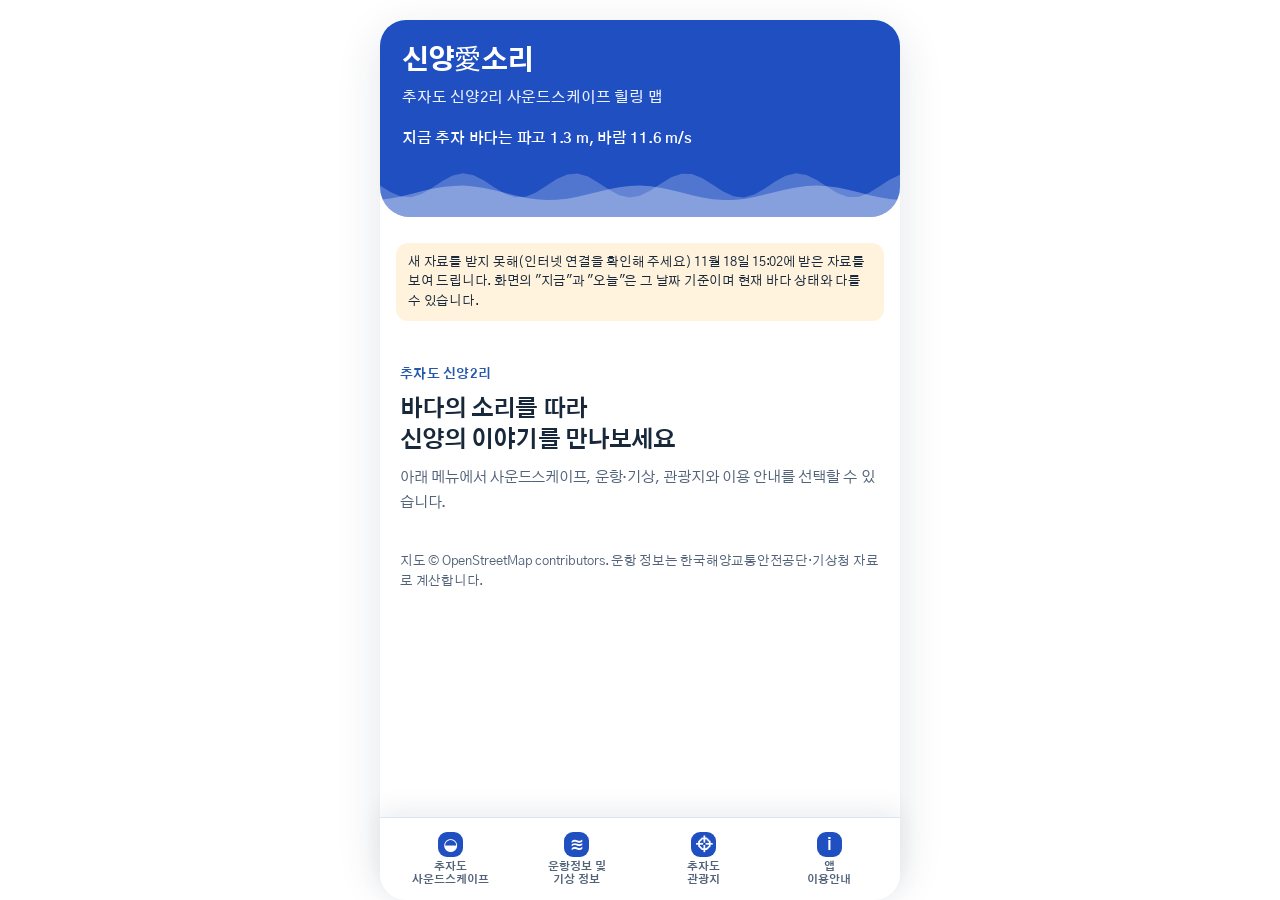
==== commit 1e064565: "운항정보: 운항 중인 두 척만 표시, 오늘 운항 여부 칸 반영 Co-Authored-By: Claude Fable 5.2 <noreply@anthropic.com> Claude-S" ====
--- a/신양애소리.html
+++ b/신양애소리.html
@@ -124,6 +124,14 @@
 .sched div{min-width:0}
 .sched em{font-style:normal;color:var(--muted);font-size:12px;display:block}
 .pill{font-size:12px;font-weight:600;border-radius:999px;padding:2px 9px;white-space:nowrap;background:var(--none);color:var(--muted)}
+.shipnow{list-style:none;margin:0;padding:0;display:flex;flex-direction:column}
+.shipnow li{display:grid;grid-template-columns:1fr auto;gap:10px;align-items:center;padding:10px 0;border-top:1px solid var(--line)}
+.shipnow li:first-child{border-top:0}
+.shipnow b{display:block;font-size:16px}
+.shipnow span{display:block;font-size:12.5px;color:var(--muted)}
+.shipnow .why{color:var(--ink);font-size:13px;margin-top:2px}
+.shipnow .pill{font-size:13px;padding:4px 12px}
+.pill.warn{background:var(--warn);color:var(--surface)}
 .pill.ok{background:var(--ok);color:var(--surface)} .pill.go{background:var(--sea);color:var(--surface)} .pill.bad{background:var(--bad);color:var(--surface)}
 .wx{display:grid;grid-template-columns:repeat(auto-fit,minmax(120px,1fr));gap:8px}
 .wx div{background:var(--bg);border-radius:12px;padding:10px 12px;min-width:0}
@@ -698,6 +706,12 @@
 
   <div class="notice"><b>실제 운항 기록으로 계산합니다.</b> 한국해양교통안전공단이 공개한 2022년 12월부터 2026년 5월까지의 여객선 운항 기록과, 같은 공단의 운항 스케줄·실시간 풍속 자료를 썼습니다. 여기에 기상청 추자도 해양기상부이의 과거 파고·풍속을 날짜별로 맞붙여 확률을 냅니다.</div>
 
+  <section id="nowsec">
+    <h2>오늘 추자도 배가 다니나요?</h2>
+    <ul class="shipnow" id="shipnow"></ul>
+    <p class="hint" id="shipnownote"></p>
+  </section>
+
   <div class="seg" id="ships" role="group" aria-label="여객선 선택"></div>
 
   <section class="verdict" aria-live="polite">
@@ -786,11 +800,12 @@
 
 <script>
 (function(){
-  var D={"ships":[{"key":"santa","name":"산타모니카","route":"진도 ↔ 상추자 ↔ 제주","kind":"쾌속선","first":"2022-12-01","last":"2026-05-31","sail":3634,"ctrl":413,"off":1328,"mon":[[338,88],[212,36],[237,27],[376,26],[390,18],[314,8],[334,16],[348,12],[314,24],[285,28],[186,46],[300,84]],"dayrate":[[86,25],[59,10],[69,10],[112,10],[114,7],[85,3],[88,6],[88,4],[84,7],[79,8],[54,12],[84,24]],"cond":{"y1":[[56,26],[25,7],[12,1],[25,9]],"y0":[[151,27],[247,15],[234,9],[176,16]]},"ym":[["2022-12",114,38],["2023-01",110,30],["2023-02",24,0],["2023-03",83,5],["2023-04",110,10],["2023-05",112,8],["2023-06",108,2],["2023-07",116,4],["2023-08",116,4],["2023-09",112,4],["2023-10",112,4],["2023-11",94,20],["2023-12",98,18],["2024-01",116,30],["2024-02",102,12],["2024-03",66,10],["2024-04",104,0],["2024-05",110,2],["2024-06",106,6],["2024-07",106,6],["2024-08",114,4],["2024-09",102,14],["2024-10",98,10],["2024-11",92,26],["2024-12",88,28],["2025-01",112,28],["2025-02",86,24],["2025-03",58,12],["2025-04",106,10],["2025-05",110,8],["2025-06",100,0],["2025-07",112,6],["2025-08",118,4],["2025-09",100,6],["2025-10",75,14],["2026-03",30,0],["2026-04",56,6],["2026-05",58,0]],"strip":"[base64]","stripEnd":"2026-05-31","pts":[[1.1,7.0,0],[0.9,6.2,0],[1.8,10.2,1],[1.7,10.4,1],[1.1,9.2,0],[1.1,7.7,0],[0.6,5.4,0],[0.7,7.5,0],[1.8,9.7,1],[0.9,4.6,0],[1.7,8.5,1],[3.2,12.7,1],[1.0,1.9,0],[1.5,9.4,0],[2.1,13.1,1],[4.3,14.9,1],[1.5,5.9,0],[0.5,2.7,0],[2.0,10.7,1],[4.0,15.2,1],[2.4,11.4,1],[1.3,10.0,1],[1.0,7.6,0],[0.7,6.1,0],[1.0,5.9,0],[0.9,7.0,0],[1.0,8.4,0],[0.9,8.0,0],[1.1,8.3,0],[1.5,9.3,0],[0.3,5.5,0],[0.3,0.3,0],[2.5,12.0,1],[0.6,0.2,0],[1.1,4.7,0],[1.1,5.7,0],[0.7,7.8,0],[1.3,10.8,1],[2.6,11.1,1],[2.7,12.4,1],[1.0,6.2,0],[0.7,5.2,0],[1.5,8.8,1],[0.7,3.6,0],[0.7,4.7,0],[1.3,8.4,0],[3.6,16.5,1],[1.8,5.9,0],[0.8,5.8,0],[1.5,10.9,1],[2.0,7.9,1],[1.4,7.3,0],[1.4,7.3,0],[0.4,5.6,0],[1.7,9.6,0],[1.0,7.9,0],[0.8,5.8,0],[0.4,4.4,0],[0.4,3.9,0],[1.0,6.4,0],[0.4,2.9,1],[0.4,4.9,1],[1.8,6.8,0],[0.9,6.1,0],[1.0,2.7,0],[1.9,9.4,0],[1.0,5.8,0],[1.2,6.9,0],[0.6,6.7,0],[0.3,2.3,0],[0.7,7.0,0],[1.1,8.0,0],[0.6,5.0,0],[1.6,7.8,1],[1.2,7.4,0],[1.1,6.7,0],[1.0,8.0,0],[0.3,3.4,0],[0.2,2.8,0],[0.3,4.0,0],[0.6,5.6,0],[1.1,2.0,0],[2.8,10.2,1],[1.7,10.9,0],[1.5,3.3,0],[0.9,7.6,0],[1.0,5.3,0],[0.7,3.0,0],[1.2,8.5,0],[1.3,7.6,0],[0.7,5.6,0],[0.3,1.5,0],[0.4,4.7,0],[1.0,5.5,0],[0.9,8.8,0],[1.0,3.2,0],[0.8,7.5,0],[2.1,10.0,1],[2.8,8.4,1],[1.4,7.1,0],[1.4,9.5,0],[0.6,5.6,0],[0.6,3.1,0],[0.4,2.7,0],[0.5,5.0,0],[0.8,2.4,0],[0.6,3.5,0],[0.4,3.3,0],[1.0,7.2,1],[1.9,10.8,1],[1.3,4.2,0],[2.5,10.8,1],[0.3,3.2,0],[0.3,4.0,0],[0.5,0.5,0],[0.4,1.4,0],[0.4,3.5,0],[1.3,11.0,0],[1.5,3.7,0],[0.9,2.9,0],[0.3,1.3,0],[0.5,5.5,0],[0.6,6.6,0],[0.4,1.1,0],[0.2,2.8,0],[0.3,3.6,0],[0.6,5.4,0],[0.7,6.2,0],[0.5,1.4,0],[1.2,5.5,0],[0.7,3.6,0],[0.7,6.6,0],[0.4,4.0,0],[0.7,7.9,0],[0.4,4.0,0],[0.7,4.2,0],[0.6,6.2,0],[0.5,2.7,0],[0.4,4.0,0],[0.3,0.3,0],[0.3,3.6,0],[0.4,1.8,0],[0.3,2.2,0],[0.4,0.4,0],[0.4,6.1,0],[1.4,8.4,0],[0.8,5.2,0],[0.4,1.4,0],[0.8,7.8,0],[1.5,8.5,1],[1.4,5.5,0],[1.2,5.0,0],[1.3,8.8,0],[1.5,5.0,0],[1.1,2.1,0],[1.1,4.6,0],[0.8,4.5,0],[1.1,6.5,0],[1.1,3.7,0],[0.9,8.0,0],[1.3,4.5,0],[1.2,6.1,0],[1.2,7.0,0],[1.1,6.9,0],[1.4,8.1,0],[1.7,10.0,0],[2.7,11.6,1],[1.9,7.5,0],[1.1,5.9,0],[1.6,5.8,0],[0.5,2.2,0],[0.6,5.6,0],[1.4,10.1,0],[1.4,9.1,0],[1.3,6.7,0],[0.9,5.9,0],[0.6,3.1,0],[1.1,4.7,0],[1.4,6.2,0],[1.6,5.9,0],[1.2,5.1,0],[0.7,4.8,0],[0.6,5.8,0],[0.7,5.5,0],[1.1,7.1,0],[2.3,6.4,0],[1.5,6.5,0],[0.7,5.6,0],[0.9,4.8,0],[1.0,4.9,0],[2.3,13.7,1],[0.8,5.7,0],[0.7,2.8,0],[0.5,3.8,0],[0.7,4.7,0],[0.9,3.1,0],[0.5,2.5,0],[0.6,5.3,0],[0.3,1.6,0],[0.2,1.4,0],[0.6,7.1,0],[1.3,7.2,0],[1.3,9.2,0],[0.8,4.7,0],[0.5,4.9,0],[0.3,2.8,0],[0.3,5.5,0],[1.2,2.2,0],[0.9,7.4,0],[0.6,6.2,0],[0.8,7.7,0],[1.2,3.3,0],[0.6,3.3,0],[0.9,7.5,0],[0.8,3.1,0],[1.1,6.1,0],[1.1,5.1,0],[0.7,2.3,0],[0.5,4.1,0],[0.4,3.0,0],[0.3,4.3,0],[0.6,6.4,0],[0.5,5.0,0],[1.1,4.4,0],[0.4,0.7,0],[0.5,1.4,0],[0.4,3.9,0],[0.2,2.3,0],[1.4,9.3,0],[0.9,5.6,0],[0.8,6.6,0],[2.3,12.0,1],[1.3,9.0,0],[0.5,1.6,0],[0.6,4.2,0],[0.3,4.3,0],[0.4,4.7,0],[0.7,2.9,0],[0.7,8.0,0],[0.8,8.3,0],[1.1,8.7,0],[0.5,4.8,0],[2.0,9.3,1],[1.4,8.4,0],[0.8,4.6,0],[2.4,12.2,0],[1.3,5.7,0],[1.0,6.7,0],[1.0,6.3,0],[0.8,5.8,0],[1.0,4.4,0],[0.6,2.1,0],[0.6,6.4,0],[1.0,6.6,0],[0.4,3.4,0],[1.3,9.5,0],[1.2,3.5,0],[0.7,1.6,0],[0.3,0.8,0],[0.2,2.2,0],[0.3,1.7,0],[0.2,3.5,0],[1.1,10.6,0],[0.7,4.9,0],[0.4,3.8,0],[0.6,5.1,0],[0.2,0.3,0],[0.8,7.2,0],[0.7,4.0,0],[0.7,4.0,0],[0.6,3.7,0],[2.2,9.7,1],[2.4,8.4,0],[2.5,12.3,1],[1.4,10.0,0],[1.9,10.0,0],[0.8,4.8,0],[0.4,6.3,0],[2.7,12.0,1],[3.8,12.5,1],[1.0,7.1,0],[1.0,6.8,0],[0.4,1.9,0],[1.0,4.0,0],[2.6,11.7,1],[1.2,8.9,0],[0.5,3.8,0],[0.8,9.7,0],[1.3,8.3,0],[1.5,9.3,0],[2.0,10.9,0],[0.9,2.8,0],[0.8,6.2,0],[0.4,0.3,0],[0.3,2.9,0],[0.5,4.6,0],[0.3,2.3,0],[3.0,13.2,1],[1.2,2.6,0],[0.5,1.7,0],[1.3,3.3,0],[1.5,6.6,0],[1.0,6.3,0],[1.7,9.0,1],[0.7,3.3,0],[0.5,5.6,0],[1.6,10.1,1],[0.8,6.1,0],[1.1,5.1,0],[0.5,7.1,0],[1.0,8.3,0],[2.2,10.5,1],[1.0,7.9,0],[0.8,5.7,0],[3.1,14.9,1],[3.3,15.8,1],[1.4,7.5,1],[2.9,13.2,1],[2.6,13.4,1],[1.6,8.4,0],[1.0,6.9,0],[0.6,5.2,0],[1.2,7.2,0],[0.5,4.0,0],[0.3,3.2,0],[0.7,7.3,1],[1.3,3.2,0],[0.9,5.2,0],[1.9,8.7,0],[1.5,6.9,1],[2.1,9.4,1],[1.8,5.9,0],[1.6,8.4,0],[1.3,7.9,0],[2.1,11.8,0],[1.6,9.9,0],[1.6,10.3,0],[1.3,4.4,0],[1.7,6.1,0],[0.6,5.1,0],[0.5,2.3,0],[2.0,9.1,0],[0.8,4.9,0],[1.3,8.4,0],[2.4,12.2,1],[2.2,11.5,1],[2.0,10.3,1],[0.9,1.6,0],[0.9,1.9,0],[1.3,7.3,0],[0.9,0.3,0],[0.8,2.0,0],[0.4,0.0,0],[0.7,1.9,0],[1.3,1.6,0],[1.2,3.7,0],[0.6,0.0,0],[0.3,1.5,0],[0.3,5.5,0],[0.6,6.1,0],[1.3,4.8,0],[0.6,2.3,0],[0.5,2.5,0],[0.3,1.9,0],[0.8,3.8,0],[1.2,2.6,0],[0.5,1.6,0],[0.5,1.4,0],[0.3,0.0,0],[1.0,5.6,0],[0.9,1.9,0],[1.2,6.8,0],[2.2,12.1,0],[1.0,6.6,0],[0.5,3.3,0],[0.2,2.2,0],[0.3,3.7,0],[0.3,1.8,0],[1.9,12.1,0],[0.8,6.6,0],[0.9,5.0,0],[0.8,5.4,0],[0.5,3.1,0],[0.6,6.3,0],[0.9,4.7,0],[1.2,7.4,0],[2.0,10.2,0],[0.4,4.1,0],[1.1,6.8,0],[0.8,6.0,0],[0.8,6.1,0],[0.3,1.8,0],[0.2,1.8,1],[1.4,7.6,0],[1.2,9.1,0],[0.8,3.8,0],[0.4,3.3,0],[0.3,2.6,0],[0.4,7.1,0],[1.1,7.7,0],[0.7,6.5,0],[1.2,9.3,0],[1.0,5.0,0],[0.7,3.5,0],[0.8,7.5,0],[0.6,3.3,0],[0.3,3.5,0],[0.3,1.1,0],[0.6,6.7,0],[0.5,2.7,0],[0.2,0.2,0],[0.6,4.1,0],[0.4,2.6,0],[0.6,2.5,0],[0.3,4.3,0],[0.3,1.1,0],[0.3,2.9,0],[0.4,0.5,0],[0.5,4.5,0],[0.5,4.2,0],[0.5,3.9,0],[0.6,2.4,0],[0.3,3.4,0],[1.0,5.3,0],[0.8,8.6,1],[1.5,3.2,0],[1.2,3.7,0],[0.6,4.4,0],[0.5,2.8,0],[0.6,7.7,0],[0.6,6.8,0],[0.7,5.2,0],[2.2,9.0,1],[1.4,2.9,0],[2.0,10.1,1],[1.7,5.0,0],[1.0,5.5,0],[1.4,4.0,0],[1.7,11.0,0],[1.4,9.1,0],[1.5,8.9,0],[1.3,6.0,0],[1.1,0.5,1],[0.6,1.3,0],[0.5,4.3,0],[0.7,3.2,0],[0.8,5.5,0],[0.9,6.6,0],[1.6,10.8,0],[1.2,2.9,0],[1.4,7.9,0],[1.3,4.2,0],[0.9,5.8,0],[0.9,6.7,0],[0.6,3.8,0],[1.8,4.5,0],[3.1,5.7,1],[2.8,6.6,0],[1.8,6.9,0],[1.3,5.9,0],[0.7,5.4,0],[0.8,5.0,0],[1.3,5.6,0],[0.8,4.6,0],[0.6,2.4,0],[0.4,1.9,0],[0.4,5.1,0],[0.3,2.8,0],[0.2,1.4,0],[0.2,1.1,0],[0.3,4.2,0],[0.6,6.6,0],[0.9,6.3,0],[0.9,6.0,0],[0.8,5.7,0],[0.8,5.4,0],[0.6,6.1,0],[0.8,6.9,0],[0.9,7.8,0],[2.1,11.0,0],[1.0,2.9,0],[0.6,1.2,0],[0.3,2.0,0],[0.3,3.6,0],[1.7,8.2,1],[1.4,6.1,0],[0.9,6.3,0],[0.4,1.7,0],[0.4,0.9,0],[0.4,3.5,0],[0.7,4.8,0],[0.4,1.9,0],[0.5,3.6,0],[0.5,3.6,0],[0.4,5.7,0],[1.3,9.4,0],[0.8,7.1,0],[1.0,0.4,0],[0.7,4.1,0],[0.4,3.4,0],[2.3,11.1,0],[1.0,5.3,0],[0.7,5.5,0],[1.0,8.5,1],[1.8,8.9,0],[1.7,8.4,1],[2.3,11.9,1],[1.4,7.2,0],[0.4,5.4,0],[0.8,7.4,0],[0.9,7.3,0],[2.7,11.1,1],[1.5,8.2,0],[0.7,0.6,0],[1.6,8.4,0],[1.4,8.3,0],[1.3,6.4,0],[1.3,7.3,0],[1.3,6.8,0],[0.9,7.7,0],[0.9,5.7,0],[0.7,3.9,0],[1.6,7.0,0],[0.6,6.1,0],[0.5,3.6,0],[0.7,7.3,0],[1.0,7.2,0],[0.5,3.1,0],[1.5,9.1,0],[1.5,6.8,0],[1.0,9.9,1],[3.6,14.4,1],[2.1,10.5,0],[1.1,5.8,0],[1.4,10.1,0],[2.2,11.6,0],[1.6,10.0,1],[1.4,7.1,0],[1.0,7.9,0],[2.2,11.5,0],[1.0,8.0,0],[1.9,10.1,0],[1.4,11.2,1],[2.4,9.3,1],[1.4,7.1,0],[0.6,1.4,0],[1.3,9.2,0],[1.1,8.1,0],[1.0,6.9,0],[1.2,8.2,0],[0.8,7.4,0],[0.7,5.7,0],[0.5,5.3,0],[1.6,8.6,0],[0.8,8.2,0],[1.3,7.2,0],[1.9,10.2,1],[2.5,13.0,1],[1.1,5.9,0],[0.5,2.0,0],[1.2,7.5,0],[0.9,4.3,0],[0.7,3.7,0],[1.5,10.0,0],[3.4,14.1,1],[3.1,7.2,1],[3.1,13.4,1],[1.2,4.9,0],[0.4,4.8,0],[0.7,4.2,0],[1.1,7.1,0],[0.6,6.5,0],[1.3,9.8,0],[1.2,5.7,0],[0.6,2.1,0],[2.7,11.1,1],[1.1,6.3,0],[0.8,6.5,0],[0.8,7.6,0],[0.8,5.3,0],[2.3,10.5,1],[1.9,11.0,1],[0.6,4.5,0],[1.9,10.0,0],[0.6,2.4,0],[2.5,12.5,1],[2.7,11.7,1],[1.0,5.5,0],[1.2,6.0,0],[0.5,2.4,0],[2.7,11.0,1],[1.3,9.2,0],[0.7,3.4,0],[1.4,8.7,0],[0.9,5.2,0],[0.8,7.5,0],[2.3,10.6,1],[1.8,6.7,1],[2.3,12.3,1],[2.1,9.4,0],[1.3,7.1,0],[1.0,7.0,0],[0.9,4.3,0],[1.1,4.1,0],[1.8,10.5,1],[1.2,8.6,0],[1.1,5.7,0],[0.4,2.7,0],[0.2,2.7,0],[0.6,3.3,0],[0.4,3.5,0],[0.4,5.6,0],[0.8,5.4,0],[1.4,8.3,0],[1.8,7.3,0],[2.8,13.5,1],[3.2,12.4,1],[2.4,10.3,1],[0.6,1.1,0],[0.6,6.0,0],[2.5,16.4,1],[1.3,8.2,0],[3.1,12.9,1],[1.7,9.0,0],[3.5,16.2,1],[1.4,8.1,0],[0.7,6.7,0],[0.3,6.2,0],[1.2,8.0,0],[1.7,6.5,0],[0.6,1.3,0],[0.3,2.0,0],[0.2,3.6,0],[2.0,10.2,1],[1.8,10.2,1],[2.0,10.9,0],[1.3,9.0,0],[1.3,8.9,0],[1.2,7.9,0],[1.5,9.9,0],[2.0,10.7,0],[0.5,2.9,0],[0.9,4.9,0],[0.3,4.6,0],[0.6,2.3,0],[0.5,3.2,0],[0.8,3.5,0],[3.9,15.6,1],[4.1,15.8,1],[1.1,7.6,0],[2.2,7.4,0],[1.2,7.6,0],[1.1,4.3,0],[0.9,5.9,0],[0.8,6.1,0],[0.6,2.5,0],[1.7,4.9,0],[2.0,11.3,1],[1.0,6.8,0],[0.8,4.4,0],[0.5,1.1,0],[0.6,6.4,0],[1.0,5.1,0],[0.4,2.0,0],[1.3,6.9,0],[0.5,3.5,0],[0.3,4.0,0],[1.2,3.5,0],[0.4,5.1,0],[0.4,5.3,1],[0.4,0.4,0],[1.0,2.8,0],[1.9,12.3,1],[2.2,7.5,1],[1.6,3.8,0],[1.9,11.0,0],[1.2,7.1,0],[0.9,5.9,0],[0.6,4.6,0],[1.3,8.5,0],[1.0,9.7,0],[1.0,4.4,0],[0.5,1.9,0],[0.6,3.9,0],[0.2,0.5,0],[0.2,0.1,0],[0.3,4.8,0],[0.6,4.2,0],[0.5,3.0,0],[1.3,11.3,0],[0.7,5.3,0],[1.9,12.7,0],[0.7,2.2,0],[0.9,2.4,0],[0.4,4.0,0],[1.9,11.8,1],[1.1,4.4,0],[0.5,3.8,0],[0.6,3.3,0],[1.1,7.5,1],[0.5,5.3,0],[0.8,6.9,0],[0.6,5.4,0],[0.6,2.8,0],[0.8,0.9,1],[1.7,3.0,0],[0.9,3.4,0],[0.4,1.7,0],[0.3,1.1,0],[0.2,2.0,0],[0.3,6.2,0],[0.3,1.9,0],[0.4,3.4,0],[0.2,0.9,0],[0.6,7.5,0],[1.0,6.7,0],[0.6,6.7,0],[0.4,0.3,0],[0.4,4.5,0],[0.4,2.3,0],[0.4,2.8,0],[0.4,3.3,0],[0.5,1.7,0],[0.3,4.1,0],[0.3,0.8,0],[0.7,8.2,0],[1.2,5.4,0],[1.7,2.7,0],[1.3,4.2,0],[1.3,7.9,0],[0.7,2.1,0],[1.3,9.6,0],[1.8,9.7,0],[0.9,4.8,0],[0.5,4.1,0],[1.1,5.4,0],[0.8,5.9,0],[0.5,3.8,0],[0.3,3.6,0],[0.4,4.2,0],[0.4,2.3,0],[0.5,4.9,0],[0.5,5.6,0],[0.5,4.1,0],[0.5,5.0,0],[0.8,4.5,0],[0.5,0.2,0],[0.6,8.2,0],[1.9,12.0,0],[1.5,10.2,0],[2.7,9.7,1],[1.7,9.6,1],[0.7,4.6,0],[0.5,4.8,0],[0.9,2.6,0],[1.5,9.2,0],[0.9,5.7,0],[1.2,8.9,0],[0.9,4.7,0],[1.3,5.2,0],[1.2,4.9,0],[0.9,5.1,0],[0.5,4.8,0],[0.7,7.8,0],[1.2,10.5,0],[1.4,11.4,0],[0.8,6.9,0],[0.7,7.3,0],[1.1,10.1,0],[1.6,8.6,0],[0.9,6.1,0],[0.8,1.9,0],[0.9,8.8,0],[1.5,6.8,0],[1.2,7.1,0],[1.8,10.5,0],[1.9,4.2,0],[1.1,2.1,0],[1.0,5.4,0],[2.0,11.5,1],[1.1,5.4,0],[1.4,8.3,0],[1.2,8.2,0],[0.8,4.7,0],[0.5,0.4,0],[0.4,2.1,0],[0.4,3.4,0],[0.5,4.2,0],[0.5,5.2,0],[0.4,2.5,0],[0.8,3.2,0],[0.9,1.8,0],[0.8,3.4,0],[1.2,5.9,0],[0.5,0.8,0],[0.3,4.5,0],[0.5,2.5,0],[0.3,3.0,0],[0.5,1.4,0],[0.7,3.6,0],[0.5,4.3,0],[0.3,3.6,0],[0.6,2.0,0],[0.7,5.8,0],[1.1,3.0,0],[0.5,3.5,0],[1.0,7.2,0],[0.8,5.9,0],[1.2,9.3,0],[1.9,11.5,0],[2.1,8.7,0],[0.7,3.4,0],[0.6,7.6,0],[0.5,3.2,0],[0.8,6.6,0],[2.2,12.0,0],[1.6,7.6,0],[0.8,6.3,0],[2.6,11.8,1],[2.0,10.1,1],[1.6,5.7,0],[1.2,3.5,0],[0.8,3.5,0],[0.5,10.1,0],[0.7,6.8,0],[0.8,6.5,0],[0.4,1.4,0],[0.4,3.0,0],[0.3,2.2,0],[2.6,4.5,1],[1.3,6.0,0],[0.5,3.8,0],[0.5,2.8,0],[0.7,6.4,0],[1.0,7.3,0],[1.7,7.8,0],[2.2,10.2,0],[1.0,5.7,0],[0.3,3.1,0],[0.4,3.2,0],[0.8,5.8,0],[1.1,6.5,0],[2.6,14.1,0],[1.5,9.8,0],[2.1,9.4,1],[2.1,9.2,1],[2.1,9.4,1],[0.7,3.9,0],[0.4,3.8,0],[1.2,6.3,0],[0.5,4.5,0],[0.3,4.1,0],[0.3,3.1,0],[0.5,6.0,0],[1.5,10.2,0],[0.9,5.6,0],[0.7,4.1,0],[0.2,0.8,0],[0.5,3.8,0],[0.3,4.3,0],[0.9,7.9,0],[1.4,8.0,0],[0.3,1.7,0],[0.3,2.6,0],[1.7,7.7,1],[1.1,3.3,0],[1.4,7.9,0],[1.1,9.2,0],[0.5,1.2,0],[1.0,5.3,0],[0.9,1.9,0],[0.5,3.2,0],[1.1,8.0,0],[2.0,10.1,1],[1.6,8.4,0],[1.6,12.7,0],[0.9,7.1,0],[0.5,3.9,0],[1.0,5.0,0],[0.5,5.6,0],[1.0,7.5,0],[1.1,4.0,0],[1.0,2.7,0],[0.5,1.4,0],[0.3,2.8,0],[0.7,5.7,0],[0.4,3.7,0],[0.3,5.2,0],[1.0,5.2,0],[0.6,1.7,0],[1.4,7.0,0],[1.8,5.1,0],[0.5,1.4,0],[0.6,2.5,0],[0.3,2.8,0],[0.9,7.7,0],[0.4,3.6,0],[0.3,2.0,0],[0.4,4.1,0],[0.5,10.8,0],[0.3,1.4,0],[1.7,10.6,0],[0.5,2.0,0],[0.3,1.6,0],[0.3,0.6,0],[0.6,2.3,0],[0.8,4.1,0],[0.7,6.5,0],[0.8,8.8,0],[1.3,9.1,0],[1.2,10.1,0],[1.3,7.4,0],[1.5,11.9,0],[0.9,4.8,0],[0.6,5.0,0],[0.3,2.7,0],[0.2,0.8,0]]},{"key":"songlim","name":"송림블루오션","route":"제주 ↔ 추자 ↔ 완도","kind":"카페리","first":"2022-12-01","last":"2026-05-31","sail":1631,"ctrl":207,"off":359,"mon":[[156,40],[113,32],[157,17],[150,18],[197,11],[150,6],[135,17],[102,1],[100,8],[119,17],[114,18],[138,22]],"dayrate":[[78,20],[58,16],[78,9],[77,10],[99,6],[76,3],[70,10],[52,1],[50,5],[57,9],[54,8],[60,10]],"cond":{"y1":[[42,18],[19,6],[12,4],[21,7]],"y0":[[124,18],[203,12],[162,7],[124,11]]},"ym":[["2022-12",24,6],["2023-01",42,12],["2023-02",46,12],["2023-03",52,8],["2023-04",46,14],["2023-05",52,6],["2023-06",44,4],["2023-07",26,9],["2024-05",28,0],["2024-06",52,2],["2024-07",54,4],["2024-08",55,1],["2024-09",52,4],["2024-10",58,8],["2024-11",52,8],["2024-12",44,4],["2025-01",60,16],["2025-02",29,12],["2025-03",59,9],["2025-04",50,2],["2025-05",59,5],["2025-06",54,0],["2025-07",55,4],["2025-08",47,0],["2025-09",48,4],["2025-10",61,9],["2025-11",62,10],["2025-12",70,12],["2026-01",54,12],["2026-02",38,8],["2026-03",46,0],["2026-04",54,2],["2026-05",58,0]],"strip":"[base64]","stripEnd":"2026-05-31","pts":[[1.5,5.9,0],[0.5,2.7,0],[1.3,5.3,0],[2.0,10.7,1],[4.0,15.2,1],[2.4,11.4,1],[1.0,7.6,0],[0.7,6.1,0],[1.0,7.7,0],[1.0,5.9,0],[0.9,7.0,0],[1.0,8.4,0],[0.9,8.0,0],[1.1,8.3,0],[1.5,9.3,0],[0.6,4.7,0],[0.3,0.3,0],[2.5,12.0,1],[0.6,0.2,0],[1.1,4.7,0],[1.1,5.7,0],[0.6,4.3,0],[2.6,11.1,1],[2.7,12.4,1],[1.0,6.2,0],[0.6,5.0,0],[0.7,5.2,0],[1.5,8.8,1],[2.0,7.9,1],[1.4,7.3,0],[1.4,7.3,0],[0.4,5.6,0],[0.9,7.7,0],[1.0,7.9,0],[0.8,5.8,0],[0.4,4.4,0],[0.4,3.9,0],[1.0,6.4,0],[1.0,8.1,0],[1.5,6.2,1],[0.6,5.6,0],[0.7,7.9,0],[1.8,8.3,1],[1.2,4.3,0],[0.4,2.4,0],[0.6,4.0,0],[1.4,11.7,1],[1.2,9.1,1],[1.4,10.6,1],[0.7,3.3,0],[1.3,9.1,0],[2.1,11.5,1],[1.4,9.2,0],[0.5,0.9,0],[0.5,4.9,0],[0.5,2.4,0],[0.6,3.6,0],[0.3,2.2,0],[0.9,6.7,0],[0.5,1.6,0],[0.4,2.9,1],[0.4,4.9,1],[1.8,6.8,1],[0.9,6.1,0],[1.0,2.7,0],[1.0,5.8,0],[1.2,6.9,0],[0.6,6.7,0],[0.3,2.3,0],[0.7,7.0,0],[1.1,8.0,0],[1.6,7.8,1],[1.2,7.4,0],[1.1,6.7,0],[1.0,8.0,0],[0.3,3.4,0],[0.2,2.8,0],[0.6,5.6,0],[1.1,2.0,0],[2.8,10.2,1],[2.5,11.5,1],[0.9,7.6,0],[1.0,5.3,0],[0.7,3.0,0],[1.2,8.5,0],[0.7,5.6,0],[0.4,4.7,0],[1.0,5.5,0],[0.9,8.8,1],[2.1,10.0,1],[2.8,8.4,1],[1.4,7.1,0],[1.4,9.5,0],[0.6,5.6,0],[0.4,2.7,0],[0.5,5.0,0],[0.8,2.4,0],[0.6,3.5,0],[0.4,3.3,0],[0.7,7.0,0],[1.9,10.8,1],[2.5,10.8,1],[0.3,3.2,0],[0.5,0.5,0],[0.4,1.4,0],[0.4,3.5,0],[1.5,3.7,0],[0.9,2.9,0],[0.3,1.3,0],[0.5,5.5,0],[0.6,6.6,0],[0.4,1.1,0],[0.3,3.6,0],[0.6,5.4,0],[0.7,6.2,0],[0.5,1.4,0],[0.7,3.6,0],[0.7,6.6,0],[0.4,4.0,0],[0.7,7.9,0],[0.4,4.0,0],[0.7,4.2,0],[0.6,6.2,0],[0.5,2.7,0],[0.4,4.0,0],[0.3,0.3,0],[0.4,1.8,0],[0.3,2.2,0],[0.4,0.4,0],[0.4,6.1,0],[1.0,5.4,0],[0.4,1.4,0],[0.8,7.8,0],[1.5,8.5,1],[1.2,5.0,0],[1.1,2.1,0],[1.1,4.6,0],[0.8,4.5,0],[1.1,6.5,1],[1.3,5.5,0],[0.9,8.0,1],[1.3,4.5,0],[1.2,6.1,1],[1.2,7.0,0],[1.1,6.9,0],[2.7,11.6,1],[1.9,7.5,1],[1.1,5.9,0],[0.3,1.8,0],[0.2,1.8,0],[1.2,9.1,0],[0.8,3.8,0],[0.4,3.3,0],[0.3,2.6,0],[0.4,7.1,0],[1.2,9.3,0],[1.0,5.0,0],[0.7,3.5,0],[0.8,7.5,0],[0.6,3.3,0],[0.3,3.5,0],[0.3,1.1,0],[0.6,6.7,0],[0.5,2.7,0],[0.2,0.2,0],[0.7,6.1,0],[0.6,4.1,0],[0.4,2.6,0],[0.6,2.5,0],[0.3,4.3,0],[0.3,1.1,0],[0.3,2.9,1],[0.5,4.5,0],[0.5,4.2,0],[0.5,3.9,0],[0.6,2.4,0],[0.3,3.4,0],[0.4,1.3,0],[1.0,5.3,0],[1.5,3.2,0],[1.2,3.7,0],[0.6,4.4,0],[0.5,2.8,0],[0.6,7.7,0],[0.6,6.8,0],[0.7,5.2,0],[2.2,9.0,0],[1.4,2.9,0],[1.7,5.0,0],[1.4,4.0,0],[1.7,11.0,0],[1.4,9.1,0],[1.5,8.9,0],[1.3,6.0,0],[1.8,7.3,0],[1.1,0.5,0],[0.6,1.3,0],[0.5,4.3,0],[0.7,3.2,0],[0.8,5.5,0],[0.9,6.6,0],[1.2,8.0,0],[1.2,2.9,0],[1.4,7.9,0],[1.3,4.2,0],[0.9,5.8,0],[0.9,6.7,0],[0.6,3.8,0],[1.8,4.5,0],[3.1,5.7,1],[2.8,6.6,1],[1.8,6.9,0],[1.3,5.9,0],[0.7,5.4,0],[0.8,5.0,0],[1.3,5.6,0],[0.8,4.6,0],[0.6,2.4,0],[0.4,1.9,0],[0.4,5.1,0],[0.3,2.8,0],[0.2,1.4,0],[0.2,1.1,0],[0.3,4.2,0],[0.6,6.6,0],[0.9,6.3,0],[0.9,6.0,0],[0.8,5.7,0],[0.8,5.4,0],[0.6,6.1,0],[0.8,6.9,0],[0.9,7.8,0],[1.7,8.2,0],[1.0,2.9,0],[0.6,1.2,0],[0.3,2.0,0],[0.3,3.6,0],[1.4,6.1,0],[0.9,6.3,0],[0.4,1.7,0],[0.4,0.9,0],[0.4,3.5,0],[1.4,8.6,0],[0.7,4.8,0],[0.4,1.9,0],[0.5,3.6,0],[0.5,3.6,0],[0.4,5.7,0],[1.3,9.4,0],[0.8,7.1,0],[0.7,4.1,0],[0.4,3.4,0],[2.3,11.1,1],[1.0,5.3,0],[0.7,5.5,0],[1.0,8.5,0],[1.8,8.9,0],[1.7,8.4,0],[2.3,11.9,1],[1.4,7.2,0],[1.1,8.0,0],[0.8,7.4,0],[0.9,7.3,0],[1.5,8.2,0],[0.7,0.6,0],[1.6,8.4,0],[1.4,8.3,0],[1.3,6.4,0],[1.3,7.3,0],[1.3,6.8,0],[0.9,7.7,0],[0.9,5.7,0],[0.7,3.9,0],[1.6,7.0,0],[0.6,6.1,0],[0.5,3.6,0],[0.7,7.3,0],[1.0,7.2,0],[0.5,3.1,0],[0.9,9.3,0],[1.5,9.1,0],[1.5,6.8,0],[1.0,9.9,1],[3.6,14.4,1],[2.1,10.5,0],[1.1,5.8,0],[2.9,10.7,1],[2.2,11.6,1],[1.6,10.0,0],[1.4,7.1,0],[1.0,7.9,0],[2.2,11.5,0],[1.0,8.0,0],[1.4,11.2,1],[2.4,9.3,0],[1.4,7.1,0],[0.6,1.4,0],[1.3,9.2,0],[1.2,8.8,0],[1.1,8.1,0],[1.0,6.9,0],[1.2,8.2,0],[0.8,7.4,0],[0.7,5.7,0],[0.5,5.3,0],[0.8,8.2,0],[1.3,7.2,0],[1.1,5.9,0],[0.5,2.0,0],[1.2,7.5,0],[0.9,4.3,0],[0.7,3.7,0],[1.5,10.0,0],[2.7,12.6,1],[3.1,7.2,1],[3.1,13.4,1],[1.2,4.9,0],[0.4,4.8,0],[0.7,4.2,0],[1.1,7.1,0],[0.6,6.5,0],[1.3,9.8,0],[1.2,5.7,0],[0.6,2.1,0],[1.1,6.3,0],[0.8,6.5,0],[0.8,7.6,0],[0.8,5.3,0],[0.6,4.5,0],[1.9,10.0,0],[0.6,2.4,0],[2.5,12.5,1],[2.7,11.7,1],[1.0,5.5,0],[1.2,6.0,0],[0.5,2.4,0],[1.3,9.2,0],[0.7,3.4,0],[0.4,4.0,0],[1.4,8.7,0],[0.9,5.2,0],[0.8,7.5,0],[1.8,11.3,1],[2.3,10.6,1],[1.8,6.7,1],[2.3,12.3,1],[2.1,9.4,0],[1.3,7.1,0],[1.0,7.0,0],[0.9,4.3,0],[1.1,4.1,0],[1.8,10.5,1],[1.2,8.6,0],[1.1,5.7,0],[0.4,2.7,0],[0.2,2.7,0],[0.6,3.3,0],[0.4,3.5,0],[0.8,5.4,0],[1.4,8.3,0],[1.8,7.3,0],[2.8,13.5,1],[3.2,12.4,1],[2.4,10.3,1],[0.6,1.1,0],[0.6,6.0,0],[2.5,16.4,1],[1.3,8.2,0],[2.7,12.9,1],[3.1,12.9,1],[2.8,12.9,1],[1.7,9.0,0],[3.5,16.2,1],[1.4,8.1,0],[1.3,8.9,0],[1.2,7.9,0],[1.5,9.9,0],[2.0,10.7,0],[0.5,2.9,0],[0.9,4.9,0],[0.6,2.3,0],[0.5,3.2,0],[0.8,3.5,0],[3.9,15.6,1],[0.9,5.2,0],[1.4,8.8,0],[1.0,4.0,0],[0.6,5.5,0],[0.7,7.3,0],[0.5,5.6,0],[0.4,2.4,0],[0.8,8.9,0],[1.2,7.7,0],[3.4,16.1,1],[2.0,10.8,1],[2.2,9.5,0],[2.2,10.8,1],[1.4,7.0,0],[1.1,7.6,0],[2.2,7.4,0],[1.2,7.6,0],[1.1,4.3,0],[0.9,5.9,0],[0.8,6.1,0],[0.6,2.5,0],[2.0,11.3,1],[1.0,6.8,0],[0.8,4.4,0],[0.5,1.1,0],[0.6,6.4,0],[0.6,2.9,0],[1.0,5.1,0],[0.4,2.0,0],[1.3,6.9,0],[0.5,3.5,0],[0.3,4.0,0],[1.2,3.5,0],[0.4,5.1,0],[0.4,0.4,0],[1.0,2.8,0],[1.9,12.3,1],[2.2,7.5,1],[1.6,3.8,0],[1.2,7.1,0],[0.9,5.9,0],[0.6,4.6,0],[1.3,8.5,0],[1.0,9.7,0],[1.0,4.4,0],[0.6,3.9,0],[0.2,0.5,0],[0.2,0.1,0],[0.3,4.8,0],[0.6,4.2,0],[0.5,3.0,0],[1.3,11.3,0],[0.7,5.3,0],[1.9,12.7,1],[0.7,2.2,0],[0.9,2.4,0],[0.4,4.0,0],[0.3,3.1,0],[1.9,11.8,1],[1.1,4.4,0],[0.5,3.8,0],[0.6,3.3,0],[1.1,7.5,0],[0.5,5.3,0],[0.8,6.9,0],[0.6,5.4,0],[0.6,2.8,0],[0.8,7.5,0],[1.7,3.0,0],[0.9,3.4,0],[0.4,1.7,0],[0.3,1.1,0],[0.2,2.0,0],[0.3,6.2,0],[0.3,1.9,0],[0.4,3.4,0],[0.2,0.9,0],[0.6,7.5,0],[1.0,6.7,0],[0.6,6.7,0],[0.4,0.3,0],[0.4,4.5,0],[0.4,2.3,0],[0.4,2.8,0],[0.4,3.3,0],[0.5,1.7,0],[0.3,4.1,0],[0.7,8.2,0],[1.2,5.4,0],[1.7,2.7,0],[1.3,4.2,0],[1.3,7.9,0],[0.7,3.3,0],[0.7,2.1,0],[1.3,9.6,0],[0.9,4.8,0],[0.5,4.1,0],[1.1,5.4,0],[0.8,5.9,0],[0.3,3.6,0],[0.4,4.2,0],[0.4,2.3,0],[0.5,4.9,0],[0.5,5.6,0],[0.5,4.1,0],[0.5,5.0,0],[0.8,4.5,0],[0.5,0.2,0],[0.6,8.2,0],[1.9,12.0,0],[2.7,9.7,1],[1.7,9.6,1],[0.7,4.6,0],[0.5,4.8,0],[0.9,2.6,0],[1.0,9.5,0],[1.5,9.2,0],[0.9,5.7,0],[1.2,8.9,0],[0.9,4.7,0],[1.3,5.2,0],[1.2,4.9,0],[0.9,5.1,0],[0.7,7.8,0],[1.2,10.5,0],[1.4,11.4,1],[0.8,6.9,0],[0.7,7.3,0],[1.1,10.1,0],[1.6,8.6,0],[0.9,6.1,0],[0.8,1.9,0],[0.9,8.8,0],[1.5,6.8,0],[1.1,5.4,0],[1.4,8.3,0],[1.2,8.2,0],[0.8,4.7,0],[0.5,0.4,0],[0.4,2.1,0],[0.4,3.4,0],[0.5,4.2,0],[0.5,3.4,0],[0.5,5.2,0],[0.4,2.5,0],[0.8,3.2,0],[0.9,1.8,0],[0.8,3.4,0],[1.2,5.9,0],[0.5,0.8,0],[0.5,2.5,0],[0.3,3.0,0],[0.5,1.4,0],[0.7,3.6,0],[0.5,4.3,0],[0.3,3.6,0],[0.6,2.0,0],[0.7,5.8,0],[1.1,3.0,0],[0.5,3.5,0],[1.0,7.2,0],[0.8,5.9,0],[0.7,3.4,0],[0.6,7.6,0],[0.5,3.2,0],[1.2,8.1,0],[0.8,6.6,0],[0.8,6.3,0],[2.6,11.8,1],[2.0,10.1,1],[1.6,5.7,0],[0.8,3.5,0],[0.5,10.1,0],[0.7,6.8,0],[0.8,6.5,0],[0.4,1.4,0],[0.4,3.0,0],[0.3,2.2,0],[2.6,4.5,1],[1.3,6.0,0],[0.5,3.8,0],[0.5,2.8,0],[0.7,6.4,0],[1.0,7.3,0],[2.2,10.2,0],[1.0,5.7,0],[0.3,3.1,0],[0.4,3.2,0],[0.8,5.8,0],[2.2,10.7,0],[1.5,9.8,1],[2.1,9.4,0],[2.1,9.2,1],[2.1,9.4,1],[1.7,9.3,0],[1.9,7.7,0],[1.2,7.0,0],[1.2,7.9,0],[1.4,8.3,0],[1.1,8.5,0],[1.4,8.2,0],[0.7,5.6,0],[1.8,10.2,0],[1.2,9.2,1],[1.2,7.8,0],[1.0,5.7,0],[0.8,7.1,0],[0.9,3.8,0],[1.1,8.7,0],[1.7,12.4,0],[1.2,9.2,0],[1.6,8.6,0],[1.4,10.7,0],[1.1,7.3,0],[1.5,8.7,0],[0.8,7.5,0],[0.5,5.7,0],[1.8,11.5,1],[1.5,5.0,0],[0.7,6.2,0],[0.8,5.8,0],[0.4,2.9,0],[0.2,1.1,0],[0.6,3.7,0],[2.3,12.3,1],[1.3,4.7,0],[2.1,5.5,0],[0.4,5.1,0],[1.2,5.8,0],[1.1,7.1,0],[1.3,9.3,0],[2.0,11.6,1],[1.1,8.4,0],[1.5,8.3,0],[0.4,2.0,0],[1.5,8.2,0],[0.8,5.1,0],[1.6,6.9,0],[3.5,13.0,1],[0.7,3.5,0],[1.2,9.8,0],[0.8,4.5,0],[0.6,3.3,0],[2.4,11.6,1],[1.1,4.1,0],[1.3,7.0,0],[2.6,13.3,1],[0.7,3.5,0],[0.4,1.6,0],[1.2,5.9,0],[1.2,7.9,0],[2.8,13.7,1],[1.7,10.2,0],[0.7,6.9,0],[1.1,9.1,0],[1.1,4.5,0],[1.8,10.0,0],[0.6,2.3,0],[3.8,13.8,1],[1.2,4.4,0],[1.9,7.4,0],[3.0,8.1,1],[0.5,5.6,0],[0.6,4.7,0],[2.3,10.9,1],[0.6,2.4,0],[0.5,3.2,0],[0.5,4.9,0],[1.8,9.6,1],[1.4,7.0,0],[1.0,7.9,0],[0.8,4.7,0],[0.5,4.1,0],[1.5,10.1,0],[0.9,5.2,0],[1.1,7.8,0],[1.0,4.4,0],[0.4,3.5,0],[1.3,7.6,0],[1.0,4.0,0],[0.6,3.8,0],[0.7,3.9,0],[0.4,3.8,0],[0.9,2.2,0],[1.2,6.3,0],[0.5,4.5,0],[0.3,4.1,0],[0.3,3.1,0],[0.5,6.0,0],[1.5,10.2,0],[0.9,5.6,0],[0.2,0.8,0],[0.5,3.8,0],[0.3,4.3,0],[0.9,7.9,0],[1.4,8.0,0],[0.7,2.4,0],[0.3,1.7,0],[0.3,2.6,0],[1.7,7.7,1],[1.1,3.3,0],[1.4,7.9,0],[1.1,9.2,0],[0.5,1.2,0],[1.0,5.3,0],[0.9,1.9,0],[0.5,3.2,0],[1.1,8.0,0],[1.0,2.6,0],[1.6,8.4,0],[1.6,12.7,0],[0.9,7.1,0],[0.5,3.9,0],[1.0,5.0,0],[0.5,5.6,0],[1.1,4.0,0],[1.0,2.7,0],[0.5,1.4,0],[0.3,2.8,0],[0.7,5.7,0],[0.4,3.7,0],[0.3,5.2,0],[1.0,5.2,0],[0.6,1.7,0],[1.4,7.0,0],[1.8,5.1,0],[0.5,1.4,0],[0.6,2.5,0],[0.3,2.8,0],[0.9,7.7,0],[0.4,3.6,0],[0.3,2.0,0],[0.4,4.1,0],[0.5,10.8,0],[1.7,10.6,0],[0.5,2.0,0],[0.3,1.6,0],[0.3,0.6,0],[0.6,2.3,0],[0.8,4.1,0],[0.7,6.5,0],[0.8,8.8,0],[1.3,9.1,0],[1.2,10.1,0],[1.3,7.4,0],[1.5,11.9,0],[1.2,9.5,0],[0.6,5.0,0],[0.3,2.7,0],[0.2,0.8,0]]},{"key":"queen","name":"퀸스타2호","route":"제주 ↔ 추자 ↔ 우수영","kind":"쾌속선","first":"2022-12-01","last":"2024-04-07","sail":824,"ctrl":178,"off":170,"mon":[[120,42],[92,25],[110,26],[52,10],[52,6],[58,8],[60,6],[58,6],[37,3],[64,8],[54,16],[67,22]],"dayrate":[[61,21],[51,15],[57,15],[31,8],[28,4],[29,4],[30,3],[30,3],[21,2],[30,4],[27,8],[34,11]],"cond":{"y1":[[45,19],[25,13],[10,5],[13,2]],"y0":[[91,24],[80,11],[76,3],[60,9]]},"ym":[["2022-12",11,0],["2023-01",60,20],["2023-02",51,11],["2023-03",59,10],["2023-04",41,9],["2023-05",52,6],["2023-06",58,8],["2023-07",60,6],["2023-08",58,6],["2023-09",37,3],["2023-10",64,8],["2023-11",54,16],["2023-12",56,22],["2024-01",60,22],["2024-02",41,14],["2024-03",51,16],["2024-04",11,1]],"strip":"[base64]","stripEnd":"2024-04-07","pts":[[1.0,7.6,0],[0.7,6.1,0],[1.0,7.7,0],[1.0,5.9,0],[0.9,7.0,0],[1.0,8.4,0],[0.9,8.0,0],[1.1,8.3,0],[1.5,9.3,1],[0.6,4.7,0],[0.3,5.5,0],[0.3,0.3,0],[2.5,12.0,1],[0.6,0.2,0],[1.1,4.7,0],[1.1,5.7,0],[0.7,7.8,0],[1.3,10.8,1],[2.6,11.1,1],[2.7,12.4,1],[1.0,6.2,0],[0.6,5.0,0],[0.7,5.2,0],[1.5,8.8,1],[0.7,3.6,0],[0.7,4.7,0],[1.3,8.4,0],[3.6,16.5,1],[1.8,5.9,0],[0.8,5.8,0],[1.5,10.9,1],[2.0,7.9,1],[1.4,7.3,0],[1.4,7.3,0],[0.4,5.6,0],[0.9,7.7,0],[1.7,9.6,0],[1.0,7.9,0],[0.8,5.8,0],[0.4,4.4,0],[0.4,3.9,0],[1.0,6.4,0],[0.9,7.0,1],[1.5,6.2,0],[0.6,5.6,0],[0.7,7.9,0],[1.3,7.3,0],[1.8,8.3,1],[1.2,4.3,0],[1.0,4.3,0],[0.4,2.4,0],[0.6,4.0,0],[1.4,11.7,1],[1.2,9.1,0],[1.4,10.6,1],[0.7,3.3,0],[0.7,5.5,0],[1.3,9.1,1],[2.1,11.5,1],[1.4,9.2,0],[0.5,0.9,0],[0.5,4.9,0],[0.5,2.4,0],[1.6,9.7,1],[0.6,3.6,0],[0.3,2.2,0],[1.3,4.4,0],[0.5,1.6,0],[0.4,2.9,0],[0.4,4.9,1],[1.8,6.8,1],[0.9,6.1,0],[1.0,2.7,0],[1.9,9.4,0],[1.0,5.8,0],[1.2,6.9,0],[0.6,6.7,0],[0.3,2.3,0],[0.7,7.0,0],[0.6,5.0,1],[1.6,7.8,1],[1.2,7.4,0],[1.1,6.7,0],[1.0,8.0,0],[0.3,3.4,0],[0.2,2.8,0],[0.3,4.0,0],[0.6,5.6,0],[1.1,2.0,0],[2.8,10.2,1],[1.7,10.9,1],[2.5,11.5,1],[1.5,3.3,0],[0.9,7.6,0],[1.0,5.3,0],[0.7,3.0,0],[1.2,8.5,0],[1.3,7.6,0],[0.3,1.5,0],[0.4,4.7,0],[1.0,5.5,0],[0.9,8.8,1],[1.0,3.2,0],[0.8,7.5,0],[2.1,10.0,1],[2.8,8.4,1],[0.4,2.7,0],[0.5,5.0,0],[0.8,2.4,0],[0.6,3.5,0],[0.4,3.3,0],[0.7,7.0,0],[1.9,10.8,1],[1.3,4.2,1],[2.5,10.8,1],[0.3,4.0,0],[0.5,0.5,0],[0.4,1.4,0],[0.4,3.5,0],[1.3,11.0,1],[1.5,3.7,0],[0.9,2.9,0],[0.3,1.3,0],[0.5,5.5,0],[0.6,6.6,0],[0.2,2.8,0],[0.3,3.6,0],[0.6,5.4,0],[0.7,6.2,0],[0.5,1.4,0],[1.2,5.5,0],[0.7,3.6,0],[0.7,6.6,0],[0.4,4.0,0],[0.7,7.9,0],[0.4,4.0,0],[0.5,5.2,0],[0.7,4.2,0],[0.6,6.2,0],[0.5,2.7,0],[0.4,4.0,0],[0.3,0.3,0],[0.3,3.6,0],[0.4,1.8,0],[0.3,2.2,0],[0.4,0.4,0],[0.4,6.1,0],[1.4,8.4,0],[1.0,5.4,0],[0.8,5.2,0],[0.4,1.4,0],[0.8,7.8,0],[1.5,8.5,1],[1.4,5.5,0],[1.3,8.8,1],[1.5,5.0,1],[1.1,2.1,0],[1.1,4.6,0],[0.8,4.5,0],[1.1,6.5,0],[1.3,5.5,0],[1.1,3.7,0],[0.9,8.0,0],[1.3,4.5,0],[1.2,6.1,0],[1.2,7.0,0],[1.1,6.9,0],[1.7,10.0,1],[2.7,11.6,1],[1.9,7.5,1],[1.1,5.9,0],[1.6,5.8,0],[1.0,6.7,0],[0.5,2.2,0],[0.6,5.6,0],[1.4,10.1,0],[1.4,9.1,0],[1.3,6.7,0],[0.9,5.9,0],[0.6,3.1,0],[1.1,4.7,0],[1.4,6.2,0],[1.6,5.9,0],[1.2,5.1,0],[0.7,4.8,0],[0.6,5.8,0],[0.7,5.5,0],[1.1,7.1,0],[2.3,6.4,1],[1.5,6.5,0],[0.7,5.6,0],[0.9,4.8,0],[1.0,4.9,0],[1.5,7.8,1],[2.3,13.7,1],[0.8,5.7,0],[0.7,2.8,0],[0.5,3.8,0],[0.7,4.7,0],[0.9,3.1,0],[0.7,5.3,0],[0.5,2.5,0],[0.6,5.3,0],[0.3,1.6,0],[0.2,1.4,0],[0.6,7.1,0],[1.3,7.2,0],[0.8,4.7,0],[0.5,4.9,0],[0.3,2.8,0],[0.3,5.5,0],[1.2,2.2,0],[0.9,7.4,0],[0.6,6.2,0],[0.8,7.7,0],[1.2,3.3,0],[0.6,3.3,0],[0.9,7.5,0],[0.5,5.0,0],[1.1,4.4,0],[0.4,0.7,0],[0.5,1.4,0],[0.4,3.9,0],[0.2,2.3,0],[0.8,8.3,0],[1.4,9.3,1],[0.9,5.6,0],[0.8,6.6,0],[2.3,12.0,1],[1.3,9.0,0],[0.5,1.6,0],[0.6,4.2,0],[0.3,4.3,0],[0.4,4.7,0],[0.7,2.9,0],[0.7,8.0,0],[0.8,8.3,0],[1.1,8.7,0],[0.5,4.8,0],[2.0,9.3,1],[1.4,8.4,0],[0.8,4.6,0],[2.4,12.2,1],[1.3,5.7,0],[1.0,6.7,0],[0.8,5.8,0],[1.0,4.4,0],[0.6,2.1,0],[0.6,6.4,0],[1.0,6.6,0],[0.4,3.4,0],[1.3,9.5,1],[1.2,3.5,0],[0.7,1.6,0],[0.3,0.8,0],[0.2,2.2,0],[0.3,1.7,0],[0.2,3.5,0],[1.1,10.6,1],[0.7,4.9,0],[0.4,3.8,0],[0.6,5.1,0],[0.2,0.3,0],[0.7,6.8,0],[0.8,7.2,0],[0.7,4.0,0],[0.7,4.0,0],[0.6,3.7,0],[2.2,9.7,1],[2.4,8.4,1],[2.5,12.3,1],[1.4,10.0,0],[1.9,10.0,1],[0.8,4.8,0],[0.5,4.2,0],[2.7,12.0,1],[3.8,12.5,1],[1.0,7.1,0],[1.0,6.8,0],[0.4,1.9,0],[0.3,1.7,0],[2.6,11.7,1],[1.2,8.9,0],[0.5,3.8,0],[0.8,9.7,0],[1.3,8.3,0],[1.5,9.3,1],[2.0,10.9,1],[0.9,2.8,0],[0.8,6.2,0],[0.4,0.3,0],[0.3,2.9,0],[0.5,4.6,0],[0.3,2.3,0],[3.0,13.2,1],[1.2,2.6,0],[0.5,1.7,0],[0.9,7.8,1],[1.3,3.3,0],[1.5,6.6,0],[1.0,6.3,0],[1.7,9.0,1],[0.7,3.3,0],[0.5,5.6,0],[1.6,10.1,1],[0.8,6.1,0],[1.1,5.1,0],[0.5,7.1,0],[1.0,8.3,1],[2.2,10.5,1],[1.0,7.9,0],[0.7,7.2,0],[0.8,5.7,0],[3.1,14.9,1],[3.3,15.8,1],[1.4,7.5,0],[2.9,13.2,1],[2.6,13.4,1],[1.6,8.4,1],[1.0,6.9,0],[0.6,5.2,0],[1.2,7.2,0],[0.5,4.0,0],[0.3,3.2,0],[1.3,3.2,0],[0.9,5.2,0],[1.9,8.7,1],[1.5,6.9,0],[3.0,14.5,1],[2.1,9.4,1],[1.6,8.4,0],[1.3,7.9,0],[2.1,11.8,1],[1.6,9.9,1],[1.6,10.3,1],[1.3,4.4,0],[1.7,6.1,0],[0.6,5.1,1],[2.7,13.8,1],[1.4,5.8,0],[1.1,9.0,0],[0.6,6.3,0],[0.7,5.4,0],[1.1,2.3,0],[0.4,0.0,0],[0.2,2.4,0],[0.2,3.1,0],[0.5,4.4,0],[1.4,7.3,0],[2.0,9.1,1],[0.8,4.9,0],[1.3,8.4,1],[2.4,12.2,1],[2.2,11.5,1],[2.0,10.3,1],[0.9,1.6,0],[0.9,1.9,0],[1.3,7.3,1],[0.8,2.0,0],[0.4,0.0,0],[0.7,1.9,0],[1.3,1.6,1],[1.2,0.0,0],[1.2,3.7,0],[0.6,0.0,0],[0.3,1.5,0]]}],"live":{"stations":[{"name":"제주여객선터미널","time":"2026-11-17T07:43","wind":6.0,"dir":83.4,"gust1":14.0,"gust10":15.9,"max":11.2,"oper":"좋음","sick":"나쁨","warn":"특보 없음","notices":["풍랑주의보 : 동해남부전해상, 남해동부안쪽먼바다"]},{"name":"제주항 서방파제","time":"2026-11-17T07:42","wind":12.1,"dir":82.6,"gust1":13.8,"gust10":15.2,"max":13.6,"oper":"좋음","sick":"나쁨","warn":"특보 없음","notices":["풍랑주의보 : 동해남부전해상, 남해동부안쪽먼바다"]},{"name":"완도여객선터미널","time":"2026-11-17T07:45","wind":7.3,"dir":73.8,"gust1":9.1,"gust10":9.1,"max":7.3,"oper":"나쁨","sick":"매우나쁨","warn":"{\"warn_list\": {}}","notices":["풍랑주의보 : 동해남부전해상, 남해동부안쪽먼바다"]}],"schedule":[{"t":"0800","ship":"산타모니카","frm":"진도","to":"제주","rt":"진도상추자-제주","se":"비운","st":"출항전","why":"기상악화"},{"t":"0800","ship":"송림블루오션","frm":"제주","to":"완도","rt":"제주추자도-완도","se":"통제","st":"출항전","why":"기상악화"},{"t":"1100","ship":"산타모니카","frm":"제주","to":"진도","rt":"진도상추자-제주","se":"비운","st":"출항전","why":"기상악화"},{"t":"1330","ship":"산타모니카","frm":"진도","to":"제주","rt":"진도상추자-제주","se":"비운","st":"출항전","why":"기상악화"},{"t":"1340","ship":"송림블루오션","frm":"완도","to":"제주","rt":"제주추자도-완도","se":"통제","st":"출항전","why":"기상악화"},{"t":"1620","ship":"산타모니카","frm":"제주","to":"진도","rt":"진도상추자-제주","se":"비운","st":"출항전","why":"기상악화"}],"date":"20261117","fetched":"2026-11-17 07:47","buoy":{"time":"2026-11-17T07:00","wh":2.1,"wd":57.0,"ws":10.6,"gst":13.5,"tw":18.3},"fc":[{"fc":"202611170500","ef":"202611170000","w1":"E","w2":"SE","s1":9.0,"s2":13.0,"wh1":1.5,"wh2":2.5,"wf":"흐리고 한때 비"},{"fc":"202611170500","ef":"202611171200","w1":"W","w2":"NW","s1":8.0,"s2":12.0,"wh1":1.0,"wh2":2.0,"wf":"흐리고 가끔 비"},{"fc":"202611170500","ef":"202611180000","w1":"NW","w2":"N","s1":9.0,"s2":13.0,"wh1":1.5,"wh2":2.5,"wf":"흐리고 가끔 비"},{"fc":"202611170500","ef":"202611181200","w1":"NW","w2":"N","s1":10.0,"s2":14.0,"wh1":2.0,"wh2":3.0,"wf":"흐리고 가끔 비"},{"fc":"202611170500","ef":"202611190000","w1":"NW","w2":"N","s1":10.0,"s2":15.0,"wh1":2.0,"wh2":3.5,"wf":"구름많고 한때 비"},{"fc":"202611170500","ef":"202611191200","w1":"NW","w2":"N","s1":10.0,"s2":15.0,"wh1":2.0,"wh2":3.5,"wf":"흐리고 한때 비"},{"fc":"202611170500","ef":"202611200000","w1":"NW","w2":"N","s1":10.0,"s2":15.0,"wh1":2.0,"wh2":3.5,"wf":"흐리고 가끔 비"},{"fc":"202611170500","ef":"202611201200","w1":"NW","w2":"N","s1":10.0,"s2":15.0,"wh1":2.0,"wh2":3.5,"wf":"구름많고 가끔 비"}]}};
+  var D={"ships":[{"key":"santa","name":"산타모니카","route":"진도 ↔ 상추자 ↔ 제주","kind":"쾌속선","first":"2022-12-01","last":"2026-05-31","sail":3634,"ctrl":413,"off":1328,"mon":[[338,88],[212,36],[237,27],[376,26],[390,18],[314,8],[334,16],[348,12],[314,24],[285,28],[186,46],[300,84]],"dayrate":[[86,25],[59,10],[69,10],[112,10],[114,7],[85,3],[88,6],[88,4],[84,7],[79,8],[54,12],[84,24]],"cond":{"y1":[[56,26],[25,7],[12,1],[25,9]],"y0":[[151,27],[247,15],[234,9],[176,16]]},"ym":[["2022-12",114,38],["2023-01",110,30],["2023-02",24,0],["2023-03",83,5],["2023-04",110,10],["2023-05",112,8],["2023-06",108,2],["2023-07",116,4],["2023-08",116,4],["2023-09",112,4],["2023-10",112,4],["2023-11",94,20],["2023-12",98,18],["2024-01",116,30],["2024-02",102,12],["2024-03",66,10],["2024-04",104,0],["2024-05",110,2],["2024-06",106,6],["2024-07",106,6],["2024-08",114,4],["2024-09",102,14],["2024-10",98,10],["2024-11",92,26],["2024-12",88,28],["2025-01",112,28],["2025-02",86,24],["2025-03",58,12],["2025-04",106,10],["2025-05",110,8],["2025-06",100,0],["2025-07",112,6],["2025-08",118,4],["2025-09",100,6],["2025-10",75,14],["2026-03",30,0],["2026-04",56,6],["2026-05",58,0]],"strip":"[base64]","stripEnd":"2026-05-31","pts":[[1.1,7.0,0],[0.9,6.2,0],[1.8,10.2,1],[1.7,10.4,1],[1.1,9.2,0],[1.1,7.7,0],[0.6,5.4,0],[0.7,7.5,0],[1.8,9.7,1],[0.9,4.6,0],[1.7,8.5,1],[3.2,12.7,1],[1.0,1.9,0],[1.5,9.4,0],[2.1,13.1,1],[4.3,14.9,1],[1.5,5.9,0],[0.5,2.7,0],[2.0,10.7,1],[4.0,15.2,1],[2.4,11.4,1],[1.3,10.0,1],[1.0,7.6,0],[0.7,6.1,0],[1.0,5.9,0],[0.9,7.0,0],[1.0,8.4,0],[0.9,8.0,0],[1.1,8.3,0],[1.5,9.3,0],[0.3,5.5,0],[0.3,0.3,0],[2.5,12.0,1],[0.6,0.2,0],[1.1,4.7,0],[1.1,5.7,0],[0.7,7.8,0],[1.3,10.8,1],[2.6,11.1,1],[2.7,12.4,1],[1.0,6.2,0],[0.7,5.2,0],[1.5,8.8,1],[0.7,3.6,0],[0.7,4.7,0],[1.3,8.4,0],[3.6,16.5,1],[1.8,5.9,0],[0.8,5.8,0],[1.5,10.9,1],[2.0,7.9,1],[1.4,7.3,0],[1.4,7.3,0],[0.4,5.6,0],[1.7,9.6,0],[1.0,7.9,0],[0.8,5.8,0],[0.4,4.4,0],[0.4,3.9,0],[1.0,6.4,0],[0.4,2.9,1],[0.4,4.9,1],[1.8,6.8,0],[0.9,6.1,0],[1.0,2.7,0],[1.9,9.4,0],[1.0,5.8,0],[1.2,6.9,0],[0.6,6.7,0],[0.3,2.3,0],[0.7,7.0,0],[1.1,8.0,0],[0.6,5.0,0],[1.6,7.8,1],[1.2,7.4,0],[1.1,6.7,0],[1.0,8.0,0],[0.3,3.4,0],[0.2,2.8,0],[0.3,4.0,0],[0.6,5.6,0],[1.1,2.0,0],[2.8,10.2,1],[1.7,10.9,0],[1.5,3.3,0],[0.9,7.6,0],[1.0,5.3,0],[0.7,3.0,0],[1.2,8.5,0],[1.3,7.6,0],[0.7,5.6,0],[0.3,1.5,0],[0.4,4.7,0],[1.0,5.5,0],[0.9,8.8,0],[1.0,3.2,0],[0.8,7.5,0],[2.1,10.0,1],[2.8,8.4,1],[1.4,7.1,0],[1.4,9.5,0],[0.6,5.6,0],[0.6,3.1,0],[0.4,2.7,0],[0.5,5.0,0],[0.8,2.4,0],[0.6,3.5,0],[0.4,3.3,0],[1.0,7.2,1],[1.9,10.8,1],[1.3,4.2,0],[2.5,10.8,1],[0.3,3.2,0],[0.3,4.0,0],[0.5,0.5,0],[0.4,1.4,0],[0.4,3.5,0],[1.3,11.0,0],[1.5,3.7,0],[0.9,2.9,0],[0.3,1.3,0],[0.5,5.5,0],[0.6,6.6,0],[0.4,1.1,0],[0.2,2.8,0],[0.3,3.6,0],[0.6,5.4,0],[0.7,6.2,0],[0.5,1.4,0],[1.2,5.5,0],[0.7,3.6,0],[0.7,6.6,0],[0.4,4.0,0],[0.7,7.9,0],[0.4,4.0,0],[0.7,4.2,0],[0.6,6.2,0],[0.5,2.7,0],[0.4,4.0,0],[0.3,0.3,0],[0.3,3.6,0],[0.4,1.8,0],[0.3,2.2,0],[0.4,0.4,0],[0.4,6.1,0],[1.4,8.4,0],[0.8,5.2,0],[0.4,1.4,0],[0.8,7.8,0],[1.5,8.5,1],[1.4,5.5,0],[1.2,5.0,0],[1.3,8.8,0],[1.5,5.0,0],[1.1,2.1,0],[1.1,4.6,0],[0.8,4.5,0],[1.1,6.5,0],[1.1,3.7,0],[0.9,8.0,0],[1.3,4.5,0],[1.2,6.1,0],[1.2,7.0,0],[1.1,6.9,0],[1.4,8.1,0],[1.7,10.0,0],[2.7,11.6,1],[1.9,7.5,0],[1.1,5.9,0],[1.6,5.8,0],[0.5,2.2,0],[0.6,5.6,0],[1.4,10.1,0],[1.4,9.1,0],[1.3,6.7,0],[0.9,5.9,0],[0.6,3.1,0],[1.1,4.7,0],[1.4,6.2,0],[1.6,5.9,0],[1.2,5.1,0],[0.7,4.8,0],[0.6,5.8,0],[0.7,5.5,0],[1.1,7.1,0],[2.3,6.4,0],[1.5,6.5,0],[0.7,5.6,0],[0.9,4.8,0],[1.0,4.9,0],[2.3,13.7,1],[0.8,5.7,0],[0.7,2.8,0],[0.5,3.8,0],[0.7,4.7,0],[0.9,3.1,0],[0.5,2.5,0],[0.6,5.3,0],[0.3,1.6,0],[0.2,1.4,0],[0.6,7.1,0],[1.3,7.2,0],[1.3,9.2,0],[0.8,4.7,0],[0.5,4.9,0],[0.3,2.8,0],[0.3,5.5,0],[1.2,2.2,0],[0.9,7.4,0],[0.6,6.2,0],[0.8,7.7,0],[1.2,3.3,0],[0.6,3.3,0],[0.9,7.5,0],[0.8,3.1,0],[1.1,6.1,0],[1.1,5.1,0],[0.7,2.3,0],[0.5,4.1,0],[0.4,3.0,0],[0.3,4.3,0],[0.6,6.4,0],[0.5,5.0,0],[1.1,4.4,0],[0.4,0.7,0],[0.5,1.4,0],[0.4,3.9,0],[0.2,2.3,0],[1.4,9.3,0],[0.9,5.6,0],[0.8,6.6,0],[2.3,12.0,1],[1.3,9.0,0],[0.5,1.6,0],[0.6,4.2,0],[0.3,4.3,0],[0.4,4.7,0],[0.7,2.9,0],[0.7,8.0,0],[0.8,8.3,0],[1.1,8.7,0],[0.5,4.8,0],[2.0,9.3,1],[1.4,8.4,0],[0.8,4.6,0],[2.4,12.2,0],[1.3,5.7,0],[1.0,6.7,0],[1.0,6.3,0],[0.8,5.8,0],[1.0,4.4,0],[0.6,2.1,0],[0.6,6.4,0],[1.0,6.6,0],[0.4,3.4,0],[1.3,9.5,0],[1.2,3.5,0],[0.7,1.6,0],[0.3,0.8,0],[0.2,2.2,0],[0.3,1.7,0],[0.2,3.5,0],[1.1,10.6,0],[0.7,4.9,0],[0.4,3.8,0],[0.6,5.1,0],[0.2,0.3,0],[0.8,7.2,0],[0.7,4.0,0],[0.7,4.0,0],[0.6,3.7,0],[2.2,9.7,1],[2.4,8.4,0],[2.5,12.3,1],[1.4,10.0,0],[1.9,10.0,0],[0.8,4.8,0],[0.4,6.3,0],[2.7,12.0,1],[3.8,12.5,1],[1.0,7.1,0],[1.0,6.8,0],[0.4,1.9,0],[1.0,4.0,0],[2.6,11.7,1],[1.2,8.9,0],[0.5,3.8,0],[0.8,9.7,0],[1.3,8.3,0],[1.5,9.3,0],[2.0,10.9,0],[0.9,2.8,0],[0.8,6.2,0],[0.4,0.3,0],[0.3,2.9,0],[0.5,4.6,0],[0.3,2.3,0],[3.0,13.2,1],[1.2,2.6,0],[0.5,1.7,0],[1.3,3.3,0],[1.5,6.6,0],[1.0,6.3,0],[1.7,9.0,1],[0.7,3.3,0],[0.5,5.6,0],[1.6,10.1,1],[0.8,6.1,0],[1.1,5.1,0],[0.5,7.1,0],[1.0,8.3,0],[2.2,10.5,1],[1.0,7.9,0],[0.8,5.7,0],[3.1,14.9,1],[3.3,15.8,1],[1.4,7.5,1],[2.9,13.2,1],[2.6,13.4,1],[1.6,8.4,0],[1.0,6.9,0],[0.6,5.2,0],[1.2,7.2,0],[0.5,4.0,0],[0.3,3.2,0],[0.7,7.3,1],[1.3,3.2,0],[0.9,5.2,0],[1.9,8.7,0],[1.5,6.9,1],[2.1,9.4,1],[1.8,5.9,0],[1.6,8.4,0],[1.3,7.9,0],[2.1,11.8,0],[1.6,9.9,0],[1.6,10.3,0],[1.3,4.4,0],[1.7,6.1,0],[0.6,5.1,0],[0.5,2.3,0],[2.0,9.1,0],[0.8,4.9,0],[1.3,8.4,0],[2.4,12.2,1],[2.2,11.5,1],[2.0,10.3,1],[0.9,1.6,0],[0.9,1.9,0],[1.3,7.3,0],[0.9,0.3,0],[0.8,2.0,0],[0.4,0.0,0],[0.7,1.9,0],[1.3,1.6,0],[1.2,3.7,0],[0.6,0.0,0],[0.3,1.5,0],[0.3,5.5,0],[0.6,6.1,0],[1.3,4.8,0],[0.6,2.3,0],[0.5,2.5,0],[0.3,1.9,0],[0.8,3.8,0],[1.2,2.6,0],[0.5,1.6,0],[0.5,1.4,0],[0.3,0.0,0],[1.0,5.6,0],[0.9,1.9,0],[1.2,6.8,0],[2.2,12.1,0],[1.0,6.6,0],[0.5,3.3,0],[0.2,2.2,0],[0.3,3.7,0],[0.3,1.8,0],[1.9,12.1,0],[0.8,6.6,0],[0.9,5.0,0],[0.8,5.4,0],[0.5,3.1,0],[0.6,6.3,0],[0.9,4.7,0],[1.2,7.4,0],[2.0,10.2,0],[0.4,4.1,0],[1.1,6.8,0],[0.8,6.0,0],[0.8,6.1,0],[0.3,1.8,0],[0.2,1.8,1],[1.4,7.6,0],[1.2,9.1,0],[0.8,3.8,0],[0.4,3.3,0],[0.3,2.6,0],[0.4,7.1,0],[1.1,7.7,0],[0.7,6.5,0],[1.2,9.3,0],[1.0,5.0,0],[0.7,3.5,0],[0.8,7.5,0],[0.6,3.3,0],[0.3,3.5,0],[0.3,1.1,0],[0.6,6.7,0],[0.5,2.7,0],[0.2,0.2,0],[0.6,4.1,0],[0.4,2.6,0],[0.6,2.5,0],[0.3,4.3,0],[0.3,1.1,0],[0.3,2.9,0],[0.4,0.5,0],[0.5,4.5,0],[0.5,4.2,0],[0.5,3.9,0],[0.6,2.4,0],[0.3,3.4,0],[1.0,5.3,0],[0.8,8.6,1],[1.5,3.2,0],[1.2,3.7,0],[0.6,4.4,0],[0.5,2.8,0],[0.6,7.7,0],[0.6,6.8,0],[0.7,5.2,0],[2.2,9.0,1],[1.4,2.9,0],[2.0,10.1,1],[1.7,5.0,0],[1.0,5.5,0],[1.4,4.0,0],[1.7,11.0,0],[1.4,9.1,0],[1.5,8.9,0],[1.3,6.0,0],[1.1,0.5,1],[0.6,1.3,0],[0.5,4.3,0],[0.7,3.2,0],[0.8,5.5,0],[0.9,6.6,0],[1.6,10.8,0],[1.2,2.9,0],[1.4,7.9,0],[1.3,4.2,0],[0.9,5.8,0],[0.9,6.7,0],[0.6,3.8,0],[1.8,4.5,0],[3.1,5.7,1],[2.8,6.6,0],[1.8,6.9,0],[1.3,5.9,0],[0.7,5.4,0],[0.8,5.0,0],[1.3,5.6,0],[0.8,4.6,0],[0.6,2.4,0],[0.4,1.9,0],[0.4,5.1,0],[0.3,2.8,0],[0.2,1.4,0],[0.2,1.1,0],[0.3,4.2,0],[0.6,6.6,0],[0.9,6.3,0],[0.9,6.0,0],[0.8,5.7,0],[0.8,5.4,0],[0.6,6.1,0],[0.8,6.9,0],[0.9,7.8,0],[2.1,11.0,0],[1.0,2.9,0],[0.6,1.2,0],[0.3,2.0,0],[0.3,3.6,0],[1.7,8.2,1],[1.4,6.1,0],[0.9,6.3,0],[0.4,1.7,0],[0.4,0.9,0],[0.4,3.5,0],[0.7,4.8,0],[0.4,1.9,0],[0.5,3.6,0],[0.5,3.6,0],[0.4,5.7,0],[1.3,9.4,0],[0.8,7.1,0],[1.0,0.4,0],[0.7,4.1,0],[0.4,3.4,0],[2.3,11.1,0],[1.0,5.3,0],[0.7,5.5,0],[1.0,8.5,1],[1.8,8.9,0],[1.7,8.4,1],[2.3,11.9,1],[1.4,7.2,0],[0.4,5.4,0],[0.8,7.4,0],[0.9,7.3,0],[2.7,11.1,1],[1.5,8.2,0],[0.7,0.6,0],[1.6,8.4,0],[1.4,8.3,0],[1.3,6.4,0],[1.3,7.3,0],[1.3,6.8,0],[0.9,7.7,0],[0.9,5.7,0],[0.7,3.9,0],[1.6,7.0,0],[0.6,6.1,0],[0.5,3.6,0],[0.7,7.3,0],[1.0,7.2,0],[0.5,3.1,0],[1.5,9.1,0],[1.5,6.8,0],[1.0,9.9,1],[3.6,14.4,1],[2.1,10.5,0],[1.1,5.8,0],[1.4,10.1,0],[2.2,11.6,0],[1.6,10.0,1],[1.4,7.1,0],[1.0,7.9,0],[2.2,11.5,0],[1.0,8.0,0],[1.9,10.1,0],[1.4,11.2,1],[2.4,9.3,1],[1.4,7.1,0],[0.6,1.4,0],[1.3,9.2,0],[1.1,8.1,0],[1.0,6.9,0],[1.2,8.2,0],[0.8,7.4,0],[0.7,5.7,0],[0.5,5.3,0],[1.6,8.6,0],[0.8,8.2,0],[1.3,7.2,0],[1.9,10.2,1],[2.5,13.0,1],[1.1,5.9,0],[0.5,2.0,0],[1.2,7.5,0],[0.9,4.3,0],[0.7,3.7,0],[1.5,10.0,0],[3.4,14.1,1],[3.1,7.2,1],[3.1,13.4,1],[1.2,4.9,0],[0.4,4.8,0],[0.7,4.2,0],[1.1,7.1,0],[0.6,6.5,0],[1.3,9.8,0],[1.2,5.7,0],[0.6,2.1,0],[2.7,11.1,1],[1.1,6.3,0],[0.8,6.5,0],[0.8,7.6,0],[0.8,5.3,0],[2.3,10.5,1],[1.9,11.0,1],[0.6,4.5,0],[1.9,10.0,0],[0.6,2.4,0],[2.5,12.5,1],[2.7,11.7,1],[1.0,5.5,0],[1.2,6.0,0],[0.5,2.4,0],[2.7,11.0,1],[1.3,9.2,0],[0.7,3.4,0],[1.4,8.7,0],[0.9,5.2,0],[0.8,7.5,0],[2.3,10.6,1],[1.8,6.7,1],[2.3,12.3,1],[2.1,9.4,0],[1.3,7.1,0],[1.0,7.0,0],[0.9,4.3,0],[1.1,4.1,0],[1.8,10.5,1],[1.2,8.6,0],[1.1,5.7,0],[0.4,2.7,0],[0.2,2.7,0],[0.6,3.3,0],[0.4,3.5,0],[0.4,5.6,0],[0.8,5.4,0],[1.4,8.3,0],[1.8,7.3,0],[2.8,13.5,1],[3.2,12.4,1],[2.4,10.3,1],[0.6,1.1,0],[0.6,6.0,0],[2.5,16.4,1],[1.3,8.2,0],[3.1,12.9,1],[1.7,9.0,0],[3.5,16.2,1],[1.4,8.1,0],[0.7,6.7,0],[0.3,6.2,0],[1.2,8.0,0],[1.7,6.5,0],[0.6,1.3,0],[0.3,2.0,0],[0.2,3.6,0],[2.0,10.2,1],[1.8,10.2,1],[2.0,10.9,0],[1.3,9.0,0],[1.3,8.9,0],[1.2,7.9,0],[1.5,9.9,0],[2.0,10.7,0],[0.5,2.9,0],[0.9,4.9,0],[0.3,4.6,0],[0.6,2.3,0],[0.5,3.2,0],[0.8,3.5,0],[3.9,15.6,1],[4.1,15.8,1],[1.1,7.6,0],[2.2,7.4,0],[1.2,7.6,0],[1.1,4.3,0],[0.9,5.9,0],[0.8,6.1,0],[0.6,2.5,0],[1.7,4.9,0],[2.0,11.3,1],[1.0,6.8,0],[0.8,4.4,0],[0.5,1.1,0],[0.6,6.4,0],[1.0,5.1,0],[0.4,2.0,0],[1.3,6.9,0],[0.5,3.5,0],[0.3,4.0,0],[1.2,3.5,0],[0.4,5.1,0],[0.4,5.3,1],[0.4,0.4,0],[1.0,2.8,0],[1.9,12.3,1],[2.2,7.5,1],[1.6,3.8,0],[1.9,11.0,0],[1.2,7.1,0],[0.9,5.9,0],[0.6,4.6,0],[1.3,8.5,0],[1.0,9.7,0],[1.0,4.4,0],[0.5,1.9,0],[0.6,3.9,0],[0.2,0.5,0],[0.2,0.1,0],[0.3,4.8,0],[0.6,4.2,0],[0.5,3.0,0],[1.3,11.3,0],[0.7,5.3,0],[1.9,12.7,0],[0.7,2.2,0],[0.9,2.4,0],[0.4,4.0,0],[1.9,11.8,1],[1.1,4.4,0],[0.5,3.8,0],[0.6,3.3,0],[1.1,7.5,1],[0.5,5.3,0],[0.8,6.9,0],[0.6,5.4,0],[0.6,2.8,0],[0.8,0.9,1],[1.7,3.0,0],[0.9,3.4,0],[0.4,1.7,0],[0.3,1.1,0],[0.2,2.0,0],[0.3,6.2,0],[0.3,1.9,0],[0.4,3.4,0],[0.2,0.9,0],[0.6,7.5,0],[1.0,6.7,0],[0.6,6.7,0],[0.4,0.3,0],[0.4,4.5,0],[0.4,2.3,0],[0.4,2.8,0],[0.4,3.3,0],[0.5,1.7,0],[0.3,4.1,0],[0.3,0.8,0],[0.7,8.2,0],[1.2,5.4,0],[1.7,2.7,0],[1.3,4.2,0],[1.3,7.9,0],[0.7,2.1,0],[1.3,9.6,0],[1.8,9.7,0],[0.9,4.8,0],[0.5,4.1,0],[1.1,5.4,0],[0.8,5.9,0],[0.5,3.8,0],[0.3,3.6,0],[0.4,4.2,0],[0.4,2.3,0],[0.5,4.9,0],[0.5,5.6,0],[0.5,4.1,0],[0.5,5.0,0],[0.8,4.5,0],[0.5,0.2,0],[0.6,8.2,0],[1.9,12.0,0],[1.5,10.2,0],[2.7,9.7,1],[1.7,9.6,1],[0.7,4.6,0],[0.5,4.8,0],[0.9,2.6,0],[1.5,9.2,0],[0.9,5.7,0],[1.2,8.9,0],[0.9,4.7,0],[1.3,5.2,0],[1.2,4.9,0],[0.9,5.1,0],[0.5,4.8,0],[0.7,7.8,0],[1.2,10.5,0],[1.4,11.4,0],[0.8,6.9,0],[0.7,7.3,0],[1.1,10.1,0],[1.6,8.6,0],[0.9,6.1,0],[0.8,1.9,0],[0.9,8.8,0],[1.5,6.8,0],[1.2,7.1,0],[1.8,10.5,0],[1.9,4.2,0],[1.1,2.1,0],[1.0,5.4,0],[2.0,11.5,1],[1.1,5.4,0],[1.4,8.3,0],[1.2,8.2,0],[0.8,4.7,0],[0.5,0.4,0],[0.4,2.1,0],[0.4,3.4,0],[0.5,4.2,0],[0.5,5.2,0],[0.4,2.5,0],[0.8,3.2,0],[0.9,1.8,0],[0.8,3.4,0],[1.2,5.9,0],[0.5,0.8,0],[0.3,4.5,0],[0.5,2.5,0],[0.3,3.0,0],[0.5,1.4,0],[0.7,3.6,0],[0.5,4.3,0],[0.3,3.6,0],[0.6,2.0,0],[0.7,5.8,0],[1.1,3.0,0],[0.5,3.5,0],[1.0,7.2,0],[0.8,5.9,0],[1.2,9.3,0],[1.9,11.5,0],[2.1,8.7,0],[0.7,3.4,0],[0.6,7.6,0],[0.5,3.2,0],[0.8,6.6,0],[2.2,12.0,0],[1.6,7.6,0],[0.8,6.3,0],[2.6,11.8,1],[2.0,10.1,1],[1.6,5.7,0],[1.2,3.5,0],[0.8,3.5,0],[0.5,10.1,0],[0.7,6.8,0],[0.8,6.5,0],[0.4,1.4,0],[0.4,3.0,0],[0.3,2.2,0],[2.6,4.5,1],[1.3,6.0,0],[0.5,3.8,0],[0.5,2.8,0],[0.7,6.4,0],[1.0,7.3,0],[1.7,7.8,0],[2.2,10.2,0],[1.0,5.7,0],[0.3,3.1,0],[0.4,3.2,0],[0.8,5.8,0],[1.1,6.5,0],[2.6,14.1,0],[1.5,9.8,0],[2.1,9.4,1],[2.1,9.2,1],[2.1,9.4,1],[0.7,3.9,0],[0.4,3.8,0],[1.2,6.3,0],[0.5,4.5,0],[0.3,4.1,0],[0.3,3.1,0],[0.5,6.0,0],[1.5,10.2,0],[0.9,5.6,0],[0.7,4.1,0],[0.2,0.8,0],[0.5,3.8,0],[0.3,4.3,0],[0.9,7.9,0],[1.4,8.0,0],[0.3,1.7,0],[0.3,2.6,0],[1.7,7.7,1],[1.1,3.3,0],[1.4,7.9,0],[1.1,9.2,0],[0.5,1.2,0],[1.0,5.3,0],[0.9,1.9,0],[0.5,3.2,0],[1.1,8.0,0],[2.0,10.1,1],[1.6,8.4,0],[1.6,12.7,0],[0.9,7.1,0],[0.5,3.9,0],[1.0,5.0,0],[0.5,5.6,0],[1.0,7.5,0],[1.1,4.0,0],[1.0,2.7,0],[0.5,1.4,0],[0.3,2.8,0],[0.7,5.7,0],[0.4,3.7,0],[0.3,5.2,0],[1.0,5.2,0],[0.6,1.7,0],[1.4,7.0,0],[1.8,5.1,0],[0.5,1.4,0],[0.6,2.5,0],[0.3,2.8,0],[0.9,7.7,0],[0.4,3.6,0],[0.3,2.0,0],[0.4,4.1,0],[0.5,10.8,0],[0.3,1.4,0],[1.7,10.6,0],[0.5,2.0,0],[0.3,1.6,0],[0.3,0.6,0],[0.6,2.3,0],[0.8,4.1,0],[0.7,6.5,0],[0.8,8.8,0],[1.3,9.1,0],[1.2,10.1,0],[1.3,7.4,0],[1.5,11.9,0],[0.9,4.8,0],[0.6,5.0,0],[0.3,2.7,0],[0.2,0.8,0]]},{"key":"songlim","name":"송림블루오션","route":"제주 ↔ 추자 ↔ 완도","kind":"카페리","first":"2022-12-01","last":"2026-05-31","sail":1631,"ctrl":207,"off":359,"mon":[[156,40],[113,32],[157,17],[150,18],[197,11],[150,6],[135,17],[102,1],[100,8],[119,17],[114,18],[138,22]],"dayrate":[[78,20],[58,16],[78,9],[77,10],[99,6],[76,3],[70,10],[52,1],[50,5],[57,9],[54,8],[60,10]],"cond":{"y1":[[42,18],[19,6],[12,4],[21,7]],"y0":[[124,18],[203,12],[162,7],[124,11]]},"ym":[["2022-12",24,6],["2023-01",42,12],["2023-02",46,12],["2023-03",52,8],["2023-04",46,14],["2023-05",52,6],["2023-06",44,4],["2023-07",26,9],["2024-05",28,0],["2024-06",52,2],["2024-07",54,4],["2024-08",55,1],["2024-09",52,4],["2024-10",58,8],["2024-11",52,8],["2024-12",44,4],["2025-01",60,16],["2025-02",29,12],["2025-03",59,9],["2025-04",50,2],["2025-05",59,5],["2025-06",54,0],["2025-07",55,4],["2025-08",47,0],["2025-09",48,4],["2025-10",61,9],["2025-11",62,10],["2025-12",70,12],["2026-01",54,12],["2026-02",38,8],["2026-03",46,0],["2026-04",54,2],["2026-05",58,0]],"strip":"[base64]","stripEnd":"2026-05-31","pts":[[1.5,5.9,0],[0.5,2.7,0],[1.3,5.3,0],[2.0,10.7,1],[4.0,15.2,1],[2.4,11.4,1],[1.0,7.6,0],[0.7,6.1,0],[1.0,7.7,0],[1.0,5.9,0],[0.9,7.0,0],[1.0,8.4,0],[0.9,8.0,0],[1.1,8.3,0],[1.5,9.3,0],[0.6,4.7,0],[0.3,0.3,0],[2.5,12.0,1],[0.6,0.2,0],[1.1,4.7,0],[1.1,5.7,0],[0.6,4.3,0],[2.6,11.1,1],[2.7,12.4,1],[1.0,6.2,0],[0.6,5.0,0],[0.7,5.2,0],[1.5,8.8,1],[2.0,7.9,1],[1.4,7.3,0],[1.4,7.3,0],[0.4,5.6,0],[0.9,7.7,0],[1.0,7.9,0],[0.8,5.8,0],[0.4,4.4,0],[0.4,3.9,0],[1.0,6.4,0],[1.0,8.1,0],[1.5,6.2,1],[0.6,5.6,0],[0.7,7.9,0],[1.8,8.3,1],[1.2,4.3,0],[0.4,2.4,0],[0.6,4.0,0],[1.4,11.7,1],[1.2,9.1,1],[1.4,10.6,1],[0.7,3.3,0],[1.3,9.1,0],[2.1,11.5,1],[1.4,9.2,0],[0.5,0.9,0],[0.5,4.9,0],[0.5,2.4,0],[0.6,3.6,0],[0.3,2.2,0],[0.9,6.7,0],[0.5,1.6,0],[0.4,2.9,1],[0.4,4.9,1],[1.8,6.8,1],[0.9,6.1,0],[1.0,2.7,0],[1.0,5.8,0],[1.2,6.9,0],[0.6,6.7,0],[0.3,2.3,0],[0.7,7.0,0],[1.1,8.0,0],[1.6,7.8,1],[1.2,7.4,0],[1.1,6.7,0],[1.0,8.0,0],[0.3,3.4,0],[0.2,2.8,0],[0.6,5.6,0],[1.1,2.0,0],[2.8,10.2,1],[2.5,11.5,1],[0.9,7.6,0],[1.0,5.3,0],[0.7,3.0,0],[1.2,8.5,0],[0.7,5.6,0],[0.4,4.7,0],[1.0,5.5,0],[0.9,8.8,1],[2.1,10.0,1],[2.8,8.4,1],[1.4,7.1,0],[1.4,9.5,0],[0.6,5.6,0],[0.4,2.7,0],[0.5,5.0,0],[0.8,2.4,0],[0.6,3.5,0],[0.4,3.3,0],[0.7,7.0,0],[1.9,10.8,1],[2.5,10.8,1],[0.3,3.2,0],[0.5,0.5,0],[0.4,1.4,0],[0.4,3.5,0],[1.5,3.7,0],[0.9,2.9,0],[0.3,1.3,0],[0.5,5.5,0],[0.6,6.6,0],[0.4,1.1,0],[0.3,3.6,0],[0.6,5.4,0],[0.7,6.2,0],[0.5,1.4,0],[0.7,3.6,0],[0.7,6.6,0],[0.4,4.0,0],[0.7,7.9,0],[0.4,4.0,0],[0.7,4.2,0],[0.6,6.2,0],[0.5,2.7,0],[0.4,4.0,0],[0.3,0.3,0],[0.4,1.8,0],[0.3,2.2,0],[0.4,0.4,0],[0.4,6.1,0],[1.0,5.4,0],[0.4,1.4,0],[0.8,7.8,0],[1.5,8.5,1],[1.2,5.0,0],[1.1,2.1,0],[1.1,4.6,0],[0.8,4.5,0],[1.1,6.5,1],[1.3,5.5,0],[0.9,8.0,1],[1.3,4.5,0],[1.2,6.1,1],[1.2,7.0,0],[1.1,6.9,0],[2.7,11.6,1],[1.9,7.5,1],[1.1,5.9,0],[0.3,1.8,0],[0.2,1.8,0],[1.2,9.1,0],[0.8,3.8,0],[0.4,3.3,0],[0.3,2.6,0],[0.4,7.1,0],[1.2,9.3,0],[1.0,5.0,0],[0.7,3.5,0],[0.8,7.5,0],[0.6,3.3,0],[0.3,3.5,0],[0.3,1.1,0],[0.6,6.7,0],[0.5,2.7,0],[0.2,0.2,0],[0.7,6.1,0],[0.6,4.1,0],[0.4,2.6,0],[0.6,2.5,0],[0.3,4.3,0],[0.3,1.1,0],[0.3,2.9,1],[0.5,4.5,0],[0.5,4.2,0],[0.5,3.9,0],[0.6,2.4,0],[0.3,3.4,0],[0.4,1.3,0],[1.0,5.3,0],[1.5,3.2,0],[1.2,3.7,0],[0.6,4.4,0],[0.5,2.8,0],[0.6,7.7,0],[0.6,6.8,0],[0.7,5.2,0],[2.2,9.0,0],[1.4,2.9,0],[1.7,5.0,0],[1.4,4.0,0],[1.7,11.0,0],[1.4,9.1,0],[1.5,8.9,0],[1.3,6.0,0],[1.8,7.3,0],[1.1,0.5,0],[0.6,1.3,0],[0.5,4.3,0],[0.7,3.2,0],[0.8,5.5,0],[0.9,6.6,0],[1.2,8.0,0],[1.2,2.9,0],[1.4,7.9,0],[1.3,4.2,0],[0.9,5.8,0],[0.9,6.7,0],[0.6,3.8,0],[1.8,4.5,0],[3.1,5.7,1],[2.8,6.6,1],[1.8,6.9,0],[1.3,5.9,0],[0.7,5.4,0],[0.8,5.0,0],[1.3,5.6,0],[0.8,4.6,0],[0.6,2.4,0],[0.4,1.9,0],[0.4,5.1,0],[0.3,2.8,0],[0.2,1.4,0],[0.2,1.1,0],[0.3,4.2,0],[0.6,6.6,0],[0.9,6.3,0],[0.9,6.0,0],[0.8,5.7,0],[0.8,5.4,0],[0.6,6.1,0],[0.8,6.9,0],[0.9,7.8,0],[1.7,8.2,0],[1.0,2.9,0],[0.6,1.2,0],[0.3,2.0,0],[0.3,3.6,0],[1.4,6.1,0],[0.9,6.3,0],[0.4,1.7,0],[0.4,0.9,0],[0.4,3.5,0],[1.4,8.6,0],[0.7,4.8,0],[0.4,1.9,0],[0.5,3.6,0],[0.5,3.6,0],[0.4,5.7,0],[1.3,9.4,0],[0.8,7.1,0],[0.7,4.1,0],[0.4,3.4,0],[2.3,11.1,1],[1.0,5.3,0],[0.7,5.5,0],[1.0,8.5,0],[1.8,8.9,0],[1.7,8.4,0],[2.3,11.9,1],[1.4,7.2,0],[1.1,8.0,0],[0.8,7.4,0],[0.9,7.3,0],[1.5,8.2,0],[0.7,0.6,0],[1.6,8.4,0],[1.4,8.3,0],[1.3,6.4,0],[1.3,7.3,0],[1.3,6.8,0],[0.9,7.7,0],[0.9,5.7,0],[0.7,3.9,0],[1.6,7.0,0],[0.6,6.1,0],[0.5,3.6,0],[0.7,7.3,0],[1.0,7.2,0],[0.5,3.1,0],[0.9,9.3,0],[1.5,9.1,0],[1.5,6.8,0],[1.0,9.9,1],[3.6,14.4,1],[2.1,10.5,0],[1.1,5.8,0],[2.9,10.7,1],[2.2,11.6,1],[1.6,10.0,0],[1.4,7.1,0],[1.0,7.9,0],[2.2,11.5,0],[1.0,8.0,0],[1.4,11.2,1],[2.4,9.3,0],[1.4,7.1,0],[0.6,1.4,0],[1.3,9.2,0],[1.2,8.8,0],[1.1,8.1,0],[1.0,6.9,0],[1.2,8.2,0],[0.8,7.4,0],[0.7,5.7,0],[0.5,5.3,0],[0.8,8.2,0],[1.3,7.2,0],[1.1,5.9,0],[0.5,2.0,0],[1.2,7.5,0],[0.9,4.3,0],[0.7,3.7,0],[1.5,10.0,0],[2.7,12.6,1],[3.1,7.2,1],[3.1,13.4,1],[1.2,4.9,0],[0.4,4.8,0],[0.7,4.2,0],[1.1,7.1,0],[0.6,6.5,0],[1.3,9.8,0],[1.2,5.7,0],[0.6,2.1,0],[1.1,6.3,0],[0.8,6.5,0],[0.8,7.6,0],[0.8,5.3,0],[0.6,4.5,0],[1.9,10.0,0],[0.6,2.4,0],[2.5,12.5,1],[2.7,11.7,1],[1.0,5.5,0],[1.2,6.0,0],[0.5,2.4,0],[1.3,9.2,0],[0.7,3.4,0],[0.4,4.0,0],[1.4,8.7,0],[0.9,5.2,0],[0.8,7.5,0],[1.8,11.3,1],[2.3,10.6,1],[1.8,6.7,1],[2.3,12.3,1],[2.1,9.4,0],[1.3,7.1,0],[1.0,7.0,0],[0.9,4.3,0],[1.1,4.1,0],[1.8,10.5,1],[1.2,8.6,0],[1.1,5.7,0],[0.4,2.7,0],[0.2,2.7,0],[0.6,3.3,0],[0.4,3.5,0],[0.8,5.4,0],[1.4,8.3,0],[1.8,7.3,0],[2.8,13.5,1],[3.2,12.4,1],[2.4,10.3,1],[0.6,1.1,0],[0.6,6.0,0],[2.5,16.4,1],[1.3,8.2,0],[2.7,12.9,1],[3.1,12.9,1],[2.8,12.9,1],[1.7,9.0,0],[3.5,16.2,1],[1.4,8.1,0],[1.3,8.9,0],[1.2,7.9,0],[1.5,9.9,0],[2.0,10.7,0],[0.5,2.9,0],[0.9,4.9,0],[0.6,2.3,0],[0.5,3.2,0],[0.8,3.5,0],[3.9,15.6,1],[0.9,5.2,0],[1.4,8.8,0],[1.0,4.0,0],[0.6,5.5,0],[0.7,7.3,0],[0.5,5.6,0],[0.4,2.4,0],[0.8,8.9,0],[1.2,7.7,0],[3.4,16.1,1],[2.0,10.8,1],[2.2,9.5,0],[2.2,10.8,1],[1.4,7.0,0],[1.1,7.6,0],[2.2,7.4,0],[1.2,7.6,0],[1.1,4.3,0],[0.9,5.9,0],[0.8,6.1,0],[0.6,2.5,0],[2.0,11.3,1],[1.0,6.8,0],[0.8,4.4,0],[0.5,1.1,0],[0.6,6.4,0],[0.6,2.9,0],[1.0,5.1,0],[0.4,2.0,0],[1.3,6.9,0],[0.5,3.5,0],[0.3,4.0,0],[1.2,3.5,0],[0.4,5.1,0],[0.4,0.4,0],[1.0,2.8,0],[1.9,12.3,1],[2.2,7.5,1],[1.6,3.8,0],[1.2,7.1,0],[0.9,5.9,0],[0.6,4.6,0],[1.3,8.5,0],[1.0,9.7,0],[1.0,4.4,0],[0.6,3.9,0],[0.2,0.5,0],[0.2,0.1,0],[0.3,4.8,0],[0.6,4.2,0],[0.5,3.0,0],[1.3,11.3,0],[0.7,5.3,0],[1.9,12.7,1],[0.7,2.2,0],[0.9,2.4,0],[0.4,4.0,0],[0.3,3.1,0],[1.9,11.8,1],[1.1,4.4,0],[0.5,3.8,0],[0.6,3.3,0],[1.1,7.5,0],[0.5,5.3,0],[0.8,6.9,0],[0.6,5.4,0],[0.6,2.8,0],[0.8,7.5,0],[1.7,3.0,0],[0.9,3.4,0],[0.4,1.7,0],[0.3,1.1,0],[0.2,2.0,0],[0.3,6.2,0],[0.3,1.9,0],[0.4,3.4,0],[0.2,0.9,0],[0.6,7.5,0],[1.0,6.7,0],[0.6,6.7,0],[0.4,0.3,0],[0.4,4.5,0],[0.4,2.3,0],[0.4,2.8,0],[0.4,3.3,0],[0.5,1.7,0],[0.3,4.1,0],[0.7,8.2,0],[1.2,5.4,0],[1.7,2.7,0],[1.3,4.2,0],[1.3,7.9,0],[0.7,3.3,0],[0.7,2.1,0],[1.3,9.6,0],[0.9,4.8,0],[0.5,4.1,0],[1.1,5.4,0],[0.8,5.9,0],[0.3,3.6,0],[0.4,4.2,0],[0.4,2.3,0],[0.5,4.9,0],[0.5,5.6,0],[0.5,4.1,0],[0.5,5.0,0],[0.8,4.5,0],[0.5,0.2,0],[0.6,8.2,0],[1.9,12.0,0],[2.7,9.7,1],[1.7,9.6,1],[0.7,4.6,0],[0.5,4.8,0],[0.9,2.6,0],[1.0,9.5,0],[1.5,9.2,0],[0.9,5.7,0],[1.2,8.9,0],[0.9,4.7,0],[1.3,5.2,0],[1.2,4.9,0],[0.9,5.1,0],[0.7,7.8,0],[1.2,10.5,0],[1.4,11.4,1],[0.8,6.9,0],[0.7,7.3,0],[1.1,10.1,0],[1.6,8.6,0],[0.9,6.1,0],[0.8,1.9,0],[0.9,8.8,0],[1.5,6.8,0],[1.1,5.4,0],[1.4,8.3,0],[1.2,8.2,0],[0.8,4.7,0],[0.5,0.4,0],[0.4,2.1,0],[0.4,3.4,0],[0.5,4.2,0],[0.5,3.4,0],[0.5,5.2,0],[0.4,2.5,0],[0.8,3.2,0],[0.9,1.8,0],[0.8,3.4,0],[1.2,5.9,0],[0.5,0.8,0],[0.5,2.5,0],[0.3,3.0,0],[0.5,1.4,0],[0.7,3.6,0],[0.5,4.3,0],[0.3,3.6,0],[0.6,2.0,0],[0.7,5.8,0],[1.1,3.0,0],[0.5,3.5,0],[1.0,7.2,0],[0.8,5.9,0],[0.7,3.4,0],[0.6,7.6,0],[0.5,3.2,0],[1.2,8.1,0],[0.8,6.6,0],[0.8,6.3,0],[2.6,11.8,1],[2.0,10.1,1],[1.6,5.7,0],[0.8,3.5,0],[0.5,10.1,0],[0.7,6.8,0],[0.8,6.5,0],[0.4,1.4,0],[0.4,3.0,0],[0.3,2.2,0],[2.6,4.5,1],[1.3,6.0,0],[0.5,3.8,0],[0.5,2.8,0],[0.7,6.4,0],[1.0,7.3,0],[2.2,10.2,0],[1.0,5.7,0],[0.3,3.1,0],[0.4,3.2,0],[0.8,5.8,0],[2.2,10.7,0],[1.5,9.8,1],[2.1,9.4,0],[2.1,9.2,1],[2.1,9.4,1],[1.7,9.3,0],[1.9,7.7,0],[1.2,7.0,0],[1.2,7.9,0],[1.4,8.3,0],[1.1,8.5,0],[1.4,8.2,0],[0.7,5.6,0],[1.8,10.2,0],[1.2,9.2,1],[1.2,7.8,0],[1.0,5.7,0],[0.8,7.1,0],[0.9,3.8,0],[1.1,8.7,0],[1.7,12.4,0],[1.2,9.2,0],[1.6,8.6,0],[1.4,10.7,0],[1.1,7.3,0],[1.5,8.7,0],[0.8,7.5,0],[0.5,5.7,0],[1.8,11.5,1],[1.5,5.0,0],[0.7,6.2,0],[0.8,5.8,0],[0.4,2.9,0],[0.2,1.1,0],[0.6,3.7,0],[2.3,12.3,1],[1.3,4.7,0],[2.1,5.5,0],[0.4,5.1,0],[1.2,5.8,0],[1.1,7.1,0],[1.3,9.3,0],[2.0,11.6,1],[1.1,8.4,0],[1.5,8.3,0],[0.4,2.0,0],[1.5,8.2,0],[0.8,5.1,0],[1.6,6.9,0],[3.5,13.0,1],[0.7,3.5,0],[1.2,9.8,0],[0.8,4.5,0],[0.6,3.3,0],[2.4,11.6,1],[1.1,4.1,0],[1.3,7.0,0],[2.6,13.3,1],[0.7,3.5,0],[0.4,1.6,0],[1.2,5.9,0],[1.2,7.9,0],[2.8,13.7,1],[1.7,10.2,0],[0.7,6.9,0],[1.1,9.1,0],[1.1,4.5,0],[1.8,10.0,0],[0.6,2.3,0],[3.8,13.8,1],[1.2,4.4,0],[1.9,7.4,0],[3.0,8.1,1],[0.5,5.6,0],[0.6,4.7,0],[2.3,10.9,1],[0.6,2.4,0],[0.5,3.2,0],[0.5,4.9,0],[1.8,9.6,1],[1.4,7.0,0],[1.0,7.9,0],[0.8,4.7,0],[0.5,4.1,0],[1.5,10.1,0],[0.9,5.2,0],[1.1,7.8,0],[1.0,4.4,0],[0.4,3.5,0],[1.3,7.6,0],[1.0,4.0,0],[0.6,3.8,0],[0.7,3.9,0],[0.4,3.8,0],[0.9,2.2,0],[1.2,6.3,0],[0.5,4.5,0],[0.3,4.1,0],[0.3,3.1,0],[0.5,6.0,0],[1.5,10.2,0],[0.9,5.6,0],[0.2,0.8,0],[0.5,3.8,0],[0.3,4.3,0],[0.9,7.9,0],[1.4,8.0,0],[0.7,2.4,0],[0.3,1.7,0],[0.3,2.6,0],[1.7,7.7,1],[1.1,3.3,0],[1.4,7.9,0],[1.1,9.2,0],[0.5,1.2,0],[1.0,5.3,0],[0.9,1.9,0],[0.5,3.2,0],[1.1,8.0,0],[1.0,2.6,0],[1.6,8.4,0],[1.6,12.7,0],[0.9,7.1,0],[0.5,3.9,0],[1.0,5.0,0],[0.5,5.6,0],[1.1,4.0,0],[1.0,2.7,0],[0.5,1.4,0],[0.3,2.8,0],[0.7,5.7,0],[0.4,3.7,0],[0.3,5.2,0],[1.0,5.2,0],[0.6,1.7,0],[1.4,7.0,0],[1.8,5.1,0],[0.5,1.4,0],[0.6,2.5,0],[0.3,2.8,0],[0.9,7.7,0],[0.4,3.6,0],[0.3,2.0,0],[0.4,4.1,0],[0.5,10.8,0],[1.7,10.6,0],[0.5,2.0,0],[0.3,1.6,0],[0.3,0.6,0],[0.6,2.3,0],[0.8,4.1,0],[0.7,6.5,0],[0.8,8.8,0],[1.3,9.1,0],[1.2,10.1,0],[1.3,7.4,0],[1.5,11.9,0],[1.2,9.5,0],[0.6,5.0,0],[0.3,2.7,0],[0.2,0.8,0]]},{"key":"queen","name":"퀸스타2호","route":"제주 ↔ 추자 ↔ 우수영","kind":"쾌속선","first":"2022-12-01","last":"2024-04-07","sail":824,"ctrl":178,"off":170,"mon":[[120,42],[92,25],[110,26],[52,10],[52,6],[58,8],[60,6],[58,6],[37,3],[64,8],[54,16],[67,22]],"dayrate":[[61,21],[51,15],[57,15],[31,8],[28,4],[29,4],[30,3],[30,3],[21,2],[30,4],[27,8],[34,11]],"cond":{"y1":[[45,19],[25,13],[10,5],[13,2]],"y0":[[91,24],[80,11],[76,3],[60,9]]},"ym":[["2022-12",11,0],["2023-01",60,20],["2023-02",51,11],["2023-03",59,10],["2023-04",41,9],["2023-05",52,6],["2023-06",58,8],["2023-07",60,6],["2023-08",58,6],["2023-09",37,3],["2023-10",64,8],["2023-11",54,16],["2023-12",56,22],["2024-01",60,22],["2024-02",41,14],["2024-03",51,16],["2024-04",11,1]],"strip":"[base64]","stripEnd":"2024-04-07","pts":[[1.0,7.6,0],[0.7,6.1,0],[1.0,7.7,0],[1.0,5.9,0],[0.9,7.0,0],[1.0,8.4,0],[0.9,8.0,0],[1.1,8.3,0],[1.5,9.3,1],[0.6,4.7,0],[0.3,5.5,0],[0.3,0.3,0],[2.5,12.0,1],[0.6,0.2,0],[1.1,4.7,0],[1.1,5.7,0],[0.7,7.8,0],[1.3,10.8,1],[2.6,11.1,1],[2.7,12.4,1],[1.0,6.2,0],[0.6,5.0,0],[0.7,5.2,0],[1.5,8.8,1],[0.7,3.6,0],[0.7,4.7,0],[1.3,8.4,0],[3.6,16.5,1],[1.8,5.9,0],[0.8,5.8,0],[1.5,10.9,1],[2.0,7.9,1],[1.4,7.3,0],[1.4,7.3,0],[0.4,5.6,0],[0.9,7.7,0],[1.7,9.6,0],[1.0,7.9,0],[0.8,5.8,0],[0.4,4.4,0],[0.4,3.9,0],[1.0,6.4,0],[0.9,7.0,1],[1.5,6.2,0],[0.6,5.6,0],[0.7,7.9,0],[1.3,7.3,0],[1.8,8.3,1],[1.2,4.3,0],[1.0,4.3,0],[0.4,2.4,0],[0.6,4.0,0],[1.4,11.7,1],[1.2,9.1,0],[1.4,10.6,1],[0.7,3.3,0],[0.7,5.5,0],[1.3,9.1,1],[2.1,11.5,1],[1.4,9.2,0],[0.5,0.9,0],[0.5,4.9,0],[0.5,2.4,0],[1.6,9.7,1],[0.6,3.6,0],[0.3,2.2,0],[1.3,4.4,0],[0.5,1.6,0],[0.4,2.9,0],[0.4,4.9,1],[1.8,6.8,1],[0.9,6.1,0],[1.0,2.7,0],[1.9,9.4,0],[1.0,5.8,0],[1.2,6.9,0],[0.6,6.7,0],[0.3,2.3,0],[0.7,7.0,0],[0.6,5.0,1],[1.6,7.8,1],[1.2,7.4,0],[1.1,6.7,0],[1.0,8.0,0],[0.3,3.4,0],[0.2,2.8,0],[0.3,4.0,0],[0.6,5.6,0],[1.1,2.0,0],[2.8,10.2,1],[1.7,10.9,1],[2.5,11.5,1],[1.5,3.3,0],[0.9,7.6,0],[1.0,5.3,0],[0.7,3.0,0],[1.2,8.5,0],[1.3,7.6,0],[0.3,1.5,0],[0.4,4.7,0],[1.0,5.5,0],[0.9,8.8,1],[1.0,3.2,0],[0.8,7.5,0],[2.1,10.0,1],[2.8,8.4,1],[0.4,2.7,0],[0.5,5.0,0],[0.8,2.4,0],[0.6,3.5,0],[0.4,3.3,0],[0.7,7.0,0],[1.9,10.8,1],[1.3,4.2,1],[2.5,10.8,1],[0.3,4.0,0],[0.5,0.5,0],[0.4,1.4,0],[0.4,3.5,0],[1.3,11.0,1],[1.5,3.7,0],[0.9,2.9,0],[0.3,1.3,0],[0.5,5.5,0],[0.6,6.6,0],[0.2,2.8,0],[0.3,3.6,0],[0.6,5.4,0],[0.7,6.2,0],[0.5,1.4,0],[1.2,5.5,0],[0.7,3.6,0],[0.7,6.6,0],[0.4,4.0,0],[0.7,7.9,0],[0.4,4.0,0],[0.5,5.2,0],[0.7,4.2,0],[0.6,6.2,0],[0.5,2.7,0],[0.4,4.0,0],[0.3,0.3,0],[0.3,3.6,0],[0.4,1.8,0],[0.3,2.2,0],[0.4,0.4,0],[0.4,6.1,0],[1.4,8.4,0],[1.0,5.4,0],[0.8,5.2,0],[0.4,1.4,0],[0.8,7.8,0],[1.5,8.5,1],[1.4,5.5,0],[1.3,8.8,1],[1.5,5.0,1],[1.1,2.1,0],[1.1,4.6,0],[0.8,4.5,0],[1.1,6.5,0],[1.3,5.5,0],[1.1,3.7,0],[0.9,8.0,0],[1.3,4.5,0],[1.2,6.1,0],[1.2,7.0,0],[1.1,6.9,0],[1.7,10.0,1],[2.7,11.6,1],[1.9,7.5,1],[1.1,5.9,0],[1.6,5.8,0],[1.0,6.7,0],[0.5,2.2,0],[0.6,5.6,0],[1.4,10.1,0],[1.4,9.1,0],[1.3,6.7,0],[0.9,5.9,0],[0.6,3.1,0],[1.1,4.7,0],[1.4,6.2,0],[1.6,5.9,0],[1.2,5.1,0],[0.7,4.8,0],[0.6,5.8,0],[0.7,5.5,0],[1.1,7.1,0],[2.3,6.4,1],[1.5,6.5,0],[0.7,5.6,0],[0.9,4.8,0],[1.0,4.9,0],[1.5,7.8,1],[2.3,13.7,1],[0.8,5.7,0],[0.7,2.8,0],[0.5,3.8,0],[0.7,4.7,0],[0.9,3.1,0],[0.7,5.3,0],[0.5,2.5,0],[0.6,5.3,0],[0.3,1.6,0],[0.2,1.4,0],[0.6,7.1,0],[1.3,7.2,0],[0.8,4.7,0],[0.5,4.9,0],[0.3,2.8,0],[0.3,5.5,0],[1.2,2.2,0],[0.9,7.4,0],[0.6,6.2,0],[0.8,7.7,0],[1.2,3.3,0],[0.6,3.3,0],[0.9,7.5,0],[0.5,5.0,0],[1.1,4.4,0],[0.4,0.7,0],[0.5,1.4,0],[0.4,3.9,0],[0.2,2.3,0],[0.8,8.3,0],[1.4,9.3,1],[0.9,5.6,0],[0.8,6.6,0],[2.3,12.0,1],[1.3,9.0,0],[0.5,1.6,0],[0.6,4.2,0],[0.3,4.3,0],[0.4,4.7,0],[0.7,2.9,0],[0.7,8.0,0],[0.8,8.3,0],[1.1,8.7,0],[0.5,4.8,0],[2.0,9.3,1],[1.4,8.4,0],[0.8,4.6,0],[2.4,12.2,1],[1.3,5.7,0],[1.0,6.7,0],[0.8,5.8,0],[1.0,4.4,0],[0.6,2.1,0],[0.6,6.4,0],[1.0,6.6,0],[0.4,3.4,0],[1.3,9.5,1],[1.2,3.5,0],[0.7,1.6,0],[0.3,0.8,0],[0.2,2.2,0],[0.3,1.7,0],[0.2,3.5,0],[1.1,10.6,1],[0.7,4.9,0],[0.4,3.8,0],[0.6,5.1,0],[0.2,0.3,0],[0.7,6.8,0],[0.8,7.2,0],[0.7,4.0,0],[0.7,4.0,0],[0.6,3.7,0],[2.2,9.7,1],[2.4,8.4,1],[2.5,12.3,1],[1.4,10.0,0],[1.9,10.0,1],[0.8,4.8,0],[0.5,4.2,0],[2.7,12.0,1],[3.8,12.5,1],[1.0,7.1,0],[1.0,6.8,0],[0.4,1.9,0],[0.3,1.7,0],[2.6,11.7,1],[1.2,8.9,0],[0.5,3.8,0],[0.8,9.7,0],[1.3,8.3,0],[1.5,9.3,1],[2.0,10.9,1],[0.9,2.8,0],[0.8,6.2,0],[0.4,0.3,0],[0.3,2.9,0],[0.5,4.6,0],[0.3,2.3,0],[3.0,13.2,1],[1.2,2.6,0],[0.5,1.7,0],[0.9,7.8,1],[1.3,3.3,0],[1.5,6.6,0],[1.0,6.3,0],[1.7,9.0,1],[0.7,3.3,0],[0.5,5.6,0],[1.6,10.1,1],[0.8,6.1,0],[1.1,5.1,0],[0.5,7.1,0],[1.0,8.3,1],[2.2,10.5,1],[1.0,7.9,0],[0.7,7.2,0],[0.8,5.7,0],[3.1,14.9,1],[3.3,15.8,1],[1.4,7.5,0],[2.9,13.2,1],[2.6,13.4,1],[1.6,8.4,1],[1.0,6.9,0],[0.6,5.2,0],[1.2,7.2,0],[0.5,4.0,0],[0.3,3.2,0],[1.3,3.2,0],[0.9,5.2,0],[1.9,8.7,1],[1.5,6.9,0],[3.0,14.5,1],[2.1,9.4,1],[1.6,8.4,0],[1.3,7.9,0],[2.1,11.8,1],[1.6,9.9,1],[1.6,10.3,1],[1.3,4.4,0],[1.7,6.1,0],[0.6,5.1,1],[2.7,13.8,1],[1.4,5.8,0],[1.1,9.0,0],[0.6,6.3,0],[0.7,5.4,0],[1.1,2.3,0],[0.4,0.0,0],[0.2,2.4,0],[0.2,3.1,0],[0.5,4.4,0],[1.4,7.3,0],[2.0,9.1,1],[0.8,4.9,0],[1.3,8.4,1],[2.4,12.2,1],[2.2,11.5,1],[2.0,10.3,1],[0.9,1.6,0],[0.9,1.9,0],[1.3,7.3,1],[0.8,2.0,0],[0.4,0.0,0],[0.7,1.9,0],[1.3,1.6,1],[1.2,0.0,0],[1.2,3.7,0],[0.6,0.0,0],[0.3,1.5,0]]}],"live":{"stations":[{"name":"제주여객선터미널","time":"2026-11-18T15:00","wind":1.3,"dir":321.5,"gust1":5.2,"gust10":5.2,"max":8.0,"oper":"매우나쁨","sick":"매우나쁨","warn":"특보 없음","notices":["풍랑주의보 : 서해남부북쪽안쪽먼바다, 서해남부북쪽바깥먼바다, 서해남부남쪽안쪽먼바다, 서해남부남쪽바깥먼바다, 서해중부안쪽먼바다, 서해중부바깥먼바다, 남해동부안쪽먼바다, 남해동부바깥먼바다, 남해서부서쪽먼바다, 제주도앞바다(제주도동부앞바다, 제주도서부앞바다), 제주도남쪽바깥먼바다, 제주도남동쪽안쪽먼바다, 제주도남서쪽안쪽먼바다"]},{"name":"제주항 서방파제","time":"2026-11-18T15:00","wind":12.5,"dir":324.5,"gust1":14.3,"gust10":14.3,"max":16.0,"oper":"매우나쁨","sick":"매우나쁨","warn":"특보 없음","notices":["풍랑주의보 : 서해남부북쪽안쪽먼바다, 서해남부북쪽바깥먼바다, 서해남부남쪽안쪽먼바다, 서해남부남쪽바깥먼바다, 서해중부안쪽먼바다, 서해중부바깥먼바다, 남해동부안쪽먼바다, 남해동부바깥먼바다, 남해서부서쪽먼바다, 제주도앞바다(제주도동부앞바다, 제주도서부앞바다), 제주도남쪽바깥먼바다, 제주도남동쪽안쪽먼바다, 제주도남서쪽안쪽먼바다"]},{"name":"완도여객선터미널","time":"2026-11-18T14:57","wind":6.3,"dir":305.5,"gust1":9.2,"gust10":9.6,"max":9.4,"oper":"좋음","sick":"나쁨","warn":"특보 없음","notices":["풍랑주의보 : 서해남부북쪽안쪽먼바다, 서해남부북쪽바깥먼바다, 서해남부남쪽안쪽먼바다, 서해남부남쪽바깥먼바다, 서해중부안쪽먼바다, 서해중부바깥먼바다, 남해동부안쪽먼바다, 남해동부바깥먼바다, 남해서부서쪽먼바다, 제주도앞바다(제주도동부앞바다, 제주도서부앞바다), 제주도남쪽바깥먼바다, 제주도남동쪽안쪽먼바다, 제주도남서쪽안쪽먼바다"]}],"schedule":[{"t":"0800","ship":"산타모니카","frm":"진도","to":"제주","rt":"진도상추자-제주","se":"비운","st":"출항전","why":"휴항(30일 미만)"},{"t":"0800","ship":"송림블루오션","frm":"제주","to":"완도","rt":"제주추자도-완도","se":"통제","st":"출항전","why":"풍랑주의보"},{"t":"1100","ship":"산타모니카","frm":"제주","to":"진도","rt":"진도상추자-제주","se":"비운","st":"출항전","why":"휴항(30일 미만)"},{"t":"1330","ship":"산타모니카","frm":"진도","to":"제주","rt":"진도상추자-제주","se":"비운","st":"출항전","why":"휴항(30일 미만)"},{"t":"1340","ship":"송림블루오션","frm":"완도","to":"제주","rt":"제주추자도-완도","se":"통제","st":"출항전","why":"풍랑주의보"},{"t":"1620","ship":"산타모니카","frm":"제주","to":"진도","rt":"진도상추자-제주","se":"비운","st":"출항전","why":"휴항(30일 미만)"}],"date":"20261118","fetched":"2026-11-18 15:02","buoy":{"time":"2026-11-18T14:00","wh":1.3,"wd":317.0,"ws":11.6,"gst":15.5,"tw":19.5},"fc":[{"fc":"202611181100","ef":"202611181200","w1":"NW","w2":"N","s1":9.0,"s2":15.0,"wh1":1.5,"wh2":3.5,"wf":"흐리고 가끔 비"},{"fc":"202611181100","ef":"202611190000","w1":"NW","w2":"N","s1":10.0,"s2":15.0,"wh1":2.0,"wh2":3.5,"wf":"구름많고 한때 비"},{"fc":"202611181100","ef":"202611191200","w1":"NW","w2":"N","s1":10.0,"s2":15.0,"wh1":2.0,"wh2":3.5,"wf":"흐리고 한때 비"},{"fc":"202611181100","ef":"202611200000","w1":"NW","w2":"N","s1":10.0,"s2":15.0,"wh1":2.0,"wh2":3.5,"wf":"흐리고 가끔 비"},{"fc":"202611181100","ef":"202611201200","w1":"NW","w2":"N","s1":10.0,"s2":15.0,"wh1":2.0,"wh2":3.5,"wf":"구름많고 가끔 비"},{"fc":"202611181100","ef":"202611210000","w1":"NW","w2":"N","s1":9.0,"s2":14.0,"wh1":1.5,"wh2":3.0,"wf":"구름많고 가끔 비"},{"fc":"202611181100","ef":"202611211200","w1":"NW","w2":"N","s1":9.0,"s2":13.0,"wh1":1.5,"wh2":2.5,"wf":"구름많고 한때 비"}]}};
   try{var __L=JSON.parse(localStorage.getItem('sinyang.live'));if(__L&&__L.fetched>D.live.fetched&&__L.stations&&__L.stations.length&&__L.schedule)D.live=__L}catch(e){}
   var $=function(id){return document.getElementById(id)};
   var SEASON=['겨울철(12~2월)','봄철(3~5월)','여름철(6~8월)','가을철(9~11월)'];
   function seasonOf(m){return m===11||m<2?0:m<5?1:m<8?2:3}
+  D.ships=D.ships.filter(function(s){return s.last>='2025'});
   var now=new Date(), state={ship:0,month:now.getMonth()};
   $('today').textContent=D.live.fetched.slice(5,10).replace('-','월 ')+'일 '+D.live.fetched.slice(11)+' 갱신';
 
@@ -829,6 +844,20 @@
   function bu0(v){return v<-90?'–':v.toFixed(1)}
   function live(){
     var L=D.live;
+    $('shipnow').innerHTML=D.ships.map(function(s){
+      var r=L.schedule.filter(function(x){return x.ship===s.name}),n=r.length;
+      function c(k){return r.filter(function(x){return x.se===k}).length}
+      var ok=c('정상'),ct=c('통제'),of=c('비운'),why=[];
+      r.forEach(function(x){if(x.why&&why.indexOf(x.why)<0)why.push(x.why)});
+      var cls,st,txt;
+      if(!n){cls='';st='편성 없음';txt='오늘 운항 스케줄에 이 배가 없습니다.'}
+      else if(ok===n){cls='ok';st='운항';txt='오늘 '+n+'편 모두 정상 운항'}
+      else if(ct===n){cls='bad';st='전편 통제';txt='오늘 '+n+'편 모두 통제'}
+      else if(of===n){cls='';st='휴항';txt='오늘 '+n+'편 모두 운항하지 않음'}
+      else if(ok){cls='warn';st='일부 운항';txt='오늘 '+n+'편 중 '+ok+'편 운항'+(ct?', '+ct+'편 통제':'')+(of?', '+of+'편 휴항':'')}
+      else{cls='bad';st='운항 안 함';txt='오늘 '+n+'편 중 '+ct+'편 통제, '+of+'편 휴항'}
+      return '<li><div><b>'+s.name+'</b><span>'+s.route+'</span><span class="why">'+txt+(why.length?' · 사유: '+why.join(', '):'')+'</span></div><span class="pill '+cls+'">'+st+'</span></li>'}).join('');
+    $('shipnownote').textContent=L.schedule.length?'지금 추자도를 오가는 여객선은 이 두 척입니다. 한국해양교통안전공단 운항 스케줄, '+L.fetched.slice(11)+' 기준.':'오늘 운항 스케줄을 받지 못했습니다.';
     $('livehead').textContent=(+L.date.slice(4,6))+'월 '+(+L.date.slice(6))+'일 실제 운항 상황';
     $('sched').innerHTML=L.schedule.length?L.schedule.map(function(s){
       return '<li><time>'+s.t.slice(0,2)+':'+s.t.slice(2)+'</time><div>'+s.ship+' <em>'+s.frm+' → '+s.to+(s.why?' · '+s.why:'')+'</em></div>'+pill(s)+'</li>'}).join('')
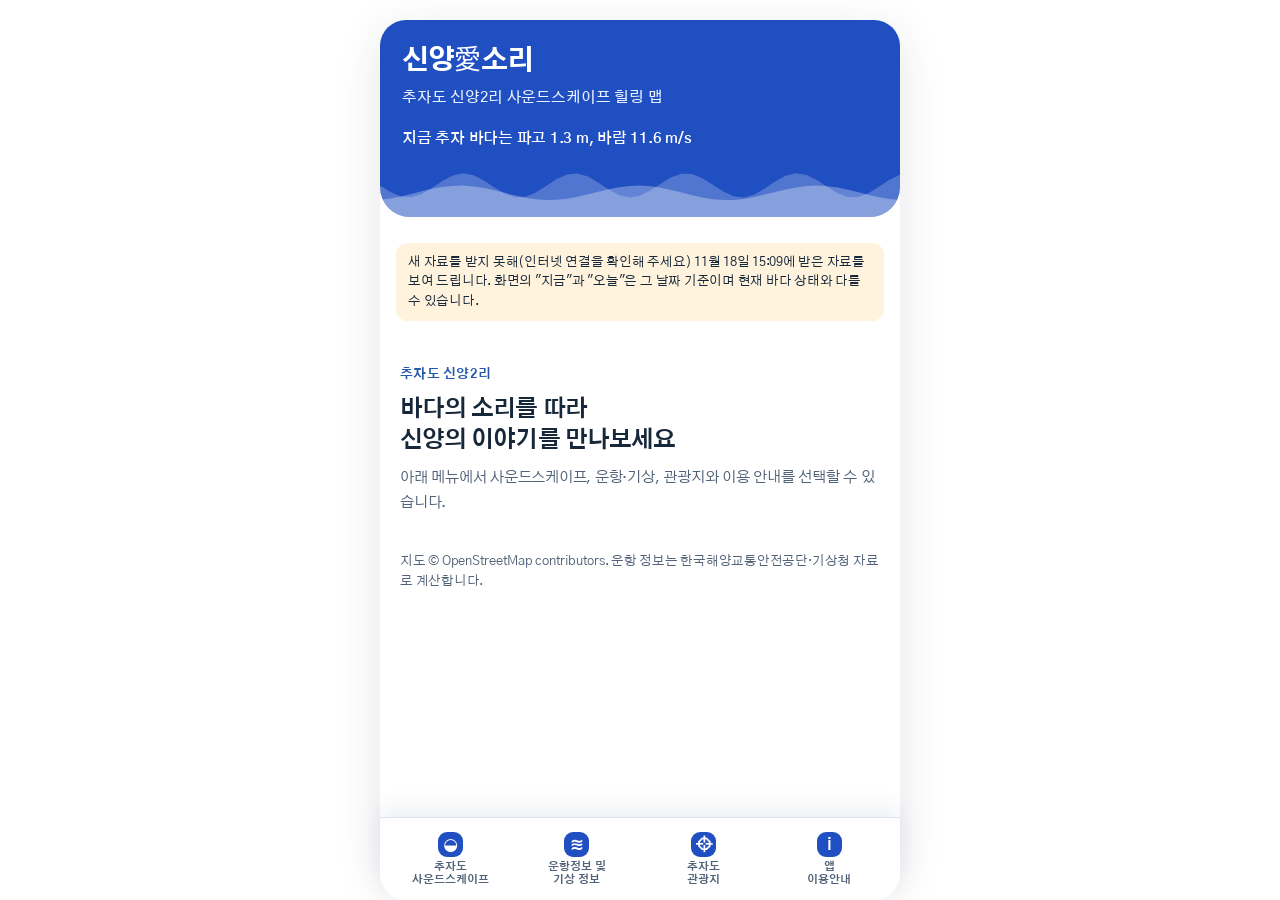
==== commit 9126fed1: "지도에 내 위치와 길찾기 반영, APK에 위치 권한 처리 추가 Co-Authored-By: Claude Fable 5.2 <noreply@anthropic.com> Claude-S" ====
--- a/신양애소리.html
+++ b/신양애소리.html
@@ -674,7 +674,7 @@
  </div>
  <nav class="bottom-nav" aria-label="메인 메뉴"><button data-menu="map"><span class="menu-icon">◒</span><b>추자도<br>사운드스케이프</b></button><button data-menu="ferry"><span class="menu-icon">≋</span><b>운항정보 및<br>기상 정보</b></button><button data-menu="places"><span class="menu-icon">⌖</span><b>추자도<br>관광지</b></button><button data-menu="info"><span class="menu-icon">i</span><b>앱<br>이용안내</b></button></nav>
 
- <div class="view" id="view-info" hidden><button class="back" data-go="home">‹ 메인 화면</button><h2 class="vt">앱 이용안내</h2><section class="info-card"><span class="section-kicker">신양愛소리</span><h3>추자도의 소리와 정보를 한곳에서</h3><p>추자도 신양2리의 사운드스케이프와 관광지, 운항·기상 정보를 살펴볼 수 있습니다.</p></section><section class="info-card"><h3>메뉴 안내</h3><dl><dt>추자도 사운드스케이프</dt><dd>신양2리 명소와 추자도 관광지를 지도에서 둘러보고 파도 소리를 들어보세요.</dd><dt>운항정보 및 기상 정보</dt><dd>선박별 결항 확률과 파고·바람 조건, 앞으로 사흘의 예보를 확인합니다.</dd><dt>추자도 관광지</dt><dd>지도에 표시된 관광지 21곳과 장소 설명을 확인합니다.</dd></dl></section><p class="hint">운항 정보는 한국해양교통안전공단·기상청 자료를 바탕으로 계산합니다. 실제 탑승 전 최신 선사 공지를 확인하세요.</p></div>
+ <div class="view" id="view-info" hidden><button class="back" data-go="home">‹ 메인 화면</button><h2 class="vt">앱 이용안내</h2><section class="info-card"><span class="section-kicker">신양愛소리</span><h3>추자도의 소리와 정보를 한곳에서</h3><p>추자도 신양2리의 사운드스케이프와 관광지, 운항·기상 정보를 살펴볼 수 있습니다.</p></section><section class="info-card"><h3>메뉴 안내</h3><dl><dt>추자도 사운드스케이프</dt><dd>신양2리 명소와 추자도 관광지를 지도에서 둘러보고 파도 소리를 들어보세요.</dd><dt>운항정보 및 기상 정보</dt><dd>선박별 결항 확률과 파고·바람 조건, 앞으로 사흘의 예보를 확인합니다.</dd><dt>추자도 관광지</dt><dd>지도에 표시된 관광지 21곳과 장소 설명을 확인합니다.</dd></dl></section><p class="hint">운항 정보는 한국해양교통안전공단·기상청 자료를 바탕으로 계산합니다. 실제 탑승 전 최신 선사 공지를 확인하세요.</p><section class="info-card"><h3>위치 정보 이용</h3><p>지도의 "내 위치"를 누르고 동의한 경우에만 휴대폰의 위치를 씁니다. 위치는 지도에 점을 찍고 관광지까지 거리를 재는 데만 쓰고, 휴대폰 밖으로 보내거나 저장하지 않습니다. 버튼을 다시 누르면 바로 멈춥니다.</p><p>"카카오맵 길찾기"를 누르면 카카오맵으로 넘어가며, 그곳에서의 위치 이용은 카카오맵의 동의 절차와 약관을 따릅니다.</p></section></div>
 
  <div class="view" id="view-map" hidden>
   <button class="back" data-go="home">‹ 메인 화면</button>
@@ -800,7 +800,7 @@
 
 <script>
 (function(){
-  var D={"ships":[{"key":"santa","name":"산타모니카","route":"진도 ↔ 상추자 ↔ 제주","kind":"쾌속선","first":"2022-12-01","last":"2026-05-31","sail":3634,"ctrl":413,"off":1328,"mon":[[338,88],[212,36],[237,27],[376,26],[390,18],[314,8],[334,16],[348,12],[314,24],[285,28],[186,46],[300,84]],"dayrate":[[86,25],[59,10],[69,10],[112,10],[114,7],[85,3],[88,6],[88,4],[84,7],[79,8],[54,12],[84,24]],"cond":{"y1":[[56,26],[25,7],[12,1],[25,9]],"y0":[[151,27],[247,15],[234,9],[176,16]]},"ym":[["2022-12",114,38],["2023-01",110,30],["2023-02",24,0],["2023-03",83,5],["2023-04",110,10],["2023-05",112,8],["2023-06",108,2],["2023-07",116,4],["2023-08",116,4],["2023-09",112,4],["2023-10",112,4],["2023-11",94,20],["2023-12",98,18],["2024-01",116,30],["2024-02",102,12],["2024-03",66,10],["2024-04",104,0],["2024-05",110,2],["2024-06",106,6],["2024-07",106,6],["2024-08",114,4],["2024-09",102,14],["2024-10",98,10],["2024-11",92,26],["2024-12",88,28],["2025-01",112,28],["2025-02",86,24],["2025-03",58,12],["2025-04",106,10],["2025-05",110,8],["2025-06",100,0],["2025-07",112,6],["2025-08",118,4],["2025-09",100,6],["2025-10",75,14],["2026-03",30,0],["2026-04",56,6],["2026-05",58,0]],"strip":"[base64]","stripEnd":"2026-05-31","pts":[[1.1,7.0,0],[0.9,6.2,0],[1.8,10.2,1],[1.7,10.4,1],[1.1,9.2,0],[1.1,7.7,0],[0.6,5.4,0],[0.7,7.5,0],[1.8,9.7,1],[0.9,4.6,0],[1.7,8.5,1],[3.2,12.7,1],[1.0,1.9,0],[1.5,9.4,0],[2.1,13.1,1],[4.3,14.9,1],[1.5,5.9,0],[0.5,2.7,0],[2.0,10.7,1],[4.0,15.2,1],[2.4,11.4,1],[1.3,10.0,1],[1.0,7.6,0],[0.7,6.1,0],[1.0,5.9,0],[0.9,7.0,0],[1.0,8.4,0],[0.9,8.0,0],[1.1,8.3,0],[1.5,9.3,0],[0.3,5.5,0],[0.3,0.3,0],[2.5,12.0,1],[0.6,0.2,0],[1.1,4.7,0],[1.1,5.7,0],[0.7,7.8,0],[1.3,10.8,1],[2.6,11.1,1],[2.7,12.4,1],[1.0,6.2,0],[0.7,5.2,0],[1.5,8.8,1],[0.7,3.6,0],[0.7,4.7,0],[1.3,8.4,0],[3.6,16.5,1],[1.8,5.9,0],[0.8,5.8,0],[1.5,10.9,1],[2.0,7.9,1],[1.4,7.3,0],[1.4,7.3,0],[0.4,5.6,0],[1.7,9.6,0],[1.0,7.9,0],[0.8,5.8,0],[0.4,4.4,0],[0.4,3.9,0],[1.0,6.4,0],[0.4,2.9,1],[0.4,4.9,1],[1.8,6.8,0],[0.9,6.1,0],[1.0,2.7,0],[1.9,9.4,0],[1.0,5.8,0],[1.2,6.9,0],[0.6,6.7,0],[0.3,2.3,0],[0.7,7.0,0],[1.1,8.0,0],[0.6,5.0,0],[1.6,7.8,1],[1.2,7.4,0],[1.1,6.7,0],[1.0,8.0,0],[0.3,3.4,0],[0.2,2.8,0],[0.3,4.0,0],[0.6,5.6,0],[1.1,2.0,0],[2.8,10.2,1],[1.7,10.9,0],[1.5,3.3,0],[0.9,7.6,0],[1.0,5.3,0],[0.7,3.0,0],[1.2,8.5,0],[1.3,7.6,0],[0.7,5.6,0],[0.3,1.5,0],[0.4,4.7,0],[1.0,5.5,0],[0.9,8.8,0],[1.0,3.2,0],[0.8,7.5,0],[2.1,10.0,1],[2.8,8.4,1],[1.4,7.1,0],[1.4,9.5,0],[0.6,5.6,0],[0.6,3.1,0],[0.4,2.7,0],[0.5,5.0,0],[0.8,2.4,0],[0.6,3.5,0],[0.4,3.3,0],[1.0,7.2,1],[1.9,10.8,1],[1.3,4.2,0],[2.5,10.8,1],[0.3,3.2,0],[0.3,4.0,0],[0.5,0.5,0],[0.4,1.4,0],[0.4,3.5,0],[1.3,11.0,0],[1.5,3.7,0],[0.9,2.9,0],[0.3,1.3,0],[0.5,5.5,0],[0.6,6.6,0],[0.4,1.1,0],[0.2,2.8,0],[0.3,3.6,0],[0.6,5.4,0],[0.7,6.2,0],[0.5,1.4,0],[1.2,5.5,0],[0.7,3.6,0],[0.7,6.6,0],[0.4,4.0,0],[0.7,7.9,0],[0.4,4.0,0],[0.7,4.2,0],[0.6,6.2,0],[0.5,2.7,0],[0.4,4.0,0],[0.3,0.3,0],[0.3,3.6,0],[0.4,1.8,0],[0.3,2.2,0],[0.4,0.4,0],[0.4,6.1,0],[1.4,8.4,0],[0.8,5.2,0],[0.4,1.4,0],[0.8,7.8,0],[1.5,8.5,1],[1.4,5.5,0],[1.2,5.0,0],[1.3,8.8,0],[1.5,5.0,0],[1.1,2.1,0],[1.1,4.6,0],[0.8,4.5,0],[1.1,6.5,0],[1.1,3.7,0],[0.9,8.0,0],[1.3,4.5,0],[1.2,6.1,0],[1.2,7.0,0],[1.1,6.9,0],[1.4,8.1,0],[1.7,10.0,0],[2.7,11.6,1],[1.9,7.5,0],[1.1,5.9,0],[1.6,5.8,0],[0.5,2.2,0],[0.6,5.6,0],[1.4,10.1,0],[1.4,9.1,0],[1.3,6.7,0],[0.9,5.9,0],[0.6,3.1,0],[1.1,4.7,0],[1.4,6.2,0],[1.6,5.9,0],[1.2,5.1,0],[0.7,4.8,0],[0.6,5.8,0],[0.7,5.5,0],[1.1,7.1,0],[2.3,6.4,0],[1.5,6.5,0],[0.7,5.6,0],[0.9,4.8,0],[1.0,4.9,0],[2.3,13.7,1],[0.8,5.7,0],[0.7,2.8,0],[0.5,3.8,0],[0.7,4.7,0],[0.9,3.1,0],[0.5,2.5,0],[0.6,5.3,0],[0.3,1.6,0],[0.2,1.4,0],[0.6,7.1,0],[1.3,7.2,0],[1.3,9.2,0],[0.8,4.7,0],[0.5,4.9,0],[0.3,2.8,0],[0.3,5.5,0],[1.2,2.2,0],[0.9,7.4,0],[0.6,6.2,0],[0.8,7.7,0],[1.2,3.3,0],[0.6,3.3,0],[0.9,7.5,0],[0.8,3.1,0],[1.1,6.1,0],[1.1,5.1,0],[0.7,2.3,0],[0.5,4.1,0],[0.4,3.0,0],[0.3,4.3,0],[0.6,6.4,0],[0.5,5.0,0],[1.1,4.4,0],[0.4,0.7,0],[0.5,1.4,0],[0.4,3.9,0],[0.2,2.3,0],[1.4,9.3,0],[0.9,5.6,0],[0.8,6.6,0],[2.3,12.0,1],[1.3,9.0,0],[0.5,1.6,0],[0.6,4.2,0],[0.3,4.3,0],[0.4,4.7,0],[0.7,2.9,0],[0.7,8.0,0],[0.8,8.3,0],[1.1,8.7,0],[0.5,4.8,0],[2.0,9.3,1],[1.4,8.4,0],[0.8,4.6,0],[2.4,12.2,0],[1.3,5.7,0],[1.0,6.7,0],[1.0,6.3,0],[0.8,5.8,0],[1.0,4.4,0],[0.6,2.1,0],[0.6,6.4,0],[1.0,6.6,0],[0.4,3.4,0],[1.3,9.5,0],[1.2,3.5,0],[0.7,1.6,0],[0.3,0.8,0],[0.2,2.2,0],[0.3,1.7,0],[0.2,3.5,0],[1.1,10.6,0],[0.7,4.9,0],[0.4,3.8,0],[0.6,5.1,0],[0.2,0.3,0],[0.8,7.2,0],[0.7,4.0,0],[0.7,4.0,0],[0.6,3.7,0],[2.2,9.7,1],[2.4,8.4,0],[2.5,12.3,1],[1.4,10.0,0],[1.9,10.0,0],[0.8,4.8,0],[0.4,6.3,0],[2.7,12.0,1],[3.8,12.5,1],[1.0,7.1,0],[1.0,6.8,0],[0.4,1.9,0],[1.0,4.0,0],[2.6,11.7,1],[1.2,8.9,0],[0.5,3.8,0],[0.8,9.7,0],[1.3,8.3,0],[1.5,9.3,0],[2.0,10.9,0],[0.9,2.8,0],[0.8,6.2,0],[0.4,0.3,0],[0.3,2.9,0],[0.5,4.6,0],[0.3,2.3,0],[3.0,13.2,1],[1.2,2.6,0],[0.5,1.7,0],[1.3,3.3,0],[1.5,6.6,0],[1.0,6.3,0],[1.7,9.0,1],[0.7,3.3,0],[0.5,5.6,0],[1.6,10.1,1],[0.8,6.1,0],[1.1,5.1,0],[0.5,7.1,0],[1.0,8.3,0],[2.2,10.5,1],[1.0,7.9,0],[0.8,5.7,0],[3.1,14.9,1],[3.3,15.8,1],[1.4,7.5,1],[2.9,13.2,1],[2.6,13.4,1],[1.6,8.4,0],[1.0,6.9,0],[0.6,5.2,0],[1.2,7.2,0],[0.5,4.0,0],[0.3,3.2,0],[0.7,7.3,1],[1.3,3.2,0],[0.9,5.2,0],[1.9,8.7,0],[1.5,6.9,1],[2.1,9.4,1],[1.8,5.9,0],[1.6,8.4,0],[1.3,7.9,0],[2.1,11.8,0],[1.6,9.9,0],[1.6,10.3,0],[1.3,4.4,0],[1.7,6.1,0],[0.6,5.1,0],[0.5,2.3,0],[2.0,9.1,0],[0.8,4.9,0],[1.3,8.4,0],[2.4,12.2,1],[2.2,11.5,1],[2.0,10.3,1],[0.9,1.6,0],[0.9,1.9,0],[1.3,7.3,0],[0.9,0.3,0],[0.8,2.0,0],[0.4,0.0,0],[0.7,1.9,0],[1.3,1.6,0],[1.2,3.7,0],[0.6,0.0,0],[0.3,1.5,0],[0.3,5.5,0],[0.6,6.1,0],[1.3,4.8,0],[0.6,2.3,0],[0.5,2.5,0],[0.3,1.9,0],[0.8,3.8,0],[1.2,2.6,0],[0.5,1.6,0],[0.5,1.4,0],[0.3,0.0,0],[1.0,5.6,0],[0.9,1.9,0],[1.2,6.8,0],[2.2,12.1,0],[1.0,6.6,0],[0.5,3.3,0],[0.2,2.2,0],[0.3,3.7,0],[0.3,1.8,0],[1.9,12.1,0],[0.8,6.6,0],[0.9,5.0,0],[0.8,5.4,0],[0.5,3.1,0],[0.6,6.3,0],[0.9,4.7,0],[1.2,7.4,0],[2.0,10.2,0],[0.4,4.1,0],[1.1,6.8,0],[0.8,6.0,0],[0.8,6.1,0],[0.3,1.8,0],[0.2,1.8,1],[1.4,7.6,0],[1.2,9.1,0],[0.8,3.8,0],[0.4,3.3,0],[0.3,2.6,0],[0.4,7.1,0],[1.1,7.7,0],[0.7,6.5,0],[1.2,9.3,0],[1.0,5.0,0],[0.7,3.5,0],[0.8,7.5,0],[0.6,3.3,0],[0.3,3.5,0],[0.3,1.1,0],[0.6,6.7,0],[0.5,2.7,0],[0.2,0.2,0],[0.6,4.1,0],[0.4,2.6,0],[0.6,2.5,0],[0.3,4.3,0],[0.3,1.1,0],[0.3,2.9,0],[0.4,0.5,0],[0.5,4.5,0],[0.5,4.2,0],[0.5,3.9,0],[0.6,2.4,0],[0.3,3.4,0],[1.0,5.3,0],[0.8,8.6,1],[1.5,3.2,0],[1.2,3.7,0],[0.6,4.4,0],[0.5,2.8,0],[0.6,7.7,0],[0.6,6.8,0],[0.7,5.2,0],[2.2,9.0,1],[1.4,2.9,0],[2.0,10.1,1],[1.7,5.0,0],[1.0,5.5,0],[1.4,4.0,0],[1.7,11.0,0],[1.4,9.1,0],[1.5,8.9,0],[1.3,6.0,0],[1.1,0.5,1],[0.6,1.3,0],[0.5,4.3,0],[0.7,3.2,0],[0.8,5.5,0],[0.9,6.6,0],[1.6,10.8,0],[1.2,2.9,0],[1.4,7.9,0],[1.3,4.2,0],[0.9,5.8,0],[0.9,6.7,0],[0.6,3.8,0],[1.8,4.5,0],[3.1,5.7,1],[2.8,6.6,0],[1.8,6.9,0],[1.3,5.9,0],[0.7,5.4,0],[0.8,5.0,0],[1.3,5.6,0],[0.8,4.6,0],[0.6,2.4,0],[0.4,1.9,0],[0.4,5.1,0],[0.3,2.8,0],[0.2,1.4,0],[0.2,1.1,0],[0.3,4.2,0],[0.6,6.6,0],[0.9,6.3,0],[0.9,6.0,0],[0.8,5.7,0],[0.8,5.4,0],[0.6,6.1,0],[0.8,6.9,0],[0.9,7.8,0],[2.1,11.0,0],[1.0,2.9,0],[0.6,1.2,0],[0.3,2.0,0],[0.3,3.6,0],[1.7,8.2,1],[1.4,6.1,0],[0.9,6.3,0],[0.4,1.7,0],[0.4,0.9,0],[0.4,3.5,0],[0.7,4.8,0],[0.4,1.9,0],[0.5,3.6,0],[0.5,3.6,0],[0.4,5.7,0],[1.3,9.4,0],[0.8,7.1,0],[1.0,0.4,0],[0.7,4.1,0],[0.4,3.4,0],[2.3,11.1,0],[1.0,5.3,0],[0.7,5.5,0],[1.0,8.5,1],[1.8,8.9,0],[1.7,8.4,1],[2.3,11.9,1],[1.4,7.2,0],[0.4,5.4,0],[0.8,7.4,0],[0.9,7.3,0],[2.7,11.1,1],[1.5,8.2,0],[0.7,0.6,0],[1.6,8.4,0],[1.4,8.3,0],[1.3,6.4,0],[1.3,7.3,0],[1.3,6.8,0],[0.9,7.7,0],[0.9,5.7,0],[0.7,3.9,0],[1.6,7.0,0],[0.6,6.1,0],[0.5,3.6,0],[0.7,7.3,0],[1.0,7.2,0],[0.5,3.1,0],[1.5,9.1,0],[1.5,6.8,0],[1.0,9.9,1],[3.6,14.4,1],[2.1,10.5,0],[1.1,5.8,0],[1.4,10.1,0],[2.2,11.6,0],[1.6,10.0,1],[1.4,7.1,0],[1.0,7.9,0],[2.2,11.5,0],[1.0,8.0,0],[1.9,10.1,0],[1.4,11.2,1],[2.4,9.3,1],[1.4,7.1,0],[0.6,1.4,0],[1.3,9.2,0],[1.1,8.1,0],[1.0,6.9,0],[1.2,8.2,0],[0.8,7.4,0],[0.7,5.7,0],[0.5,5.3,0],[1.6,8.6,0],[0.8,8.2,0],[1.3,7.2,0],[1.9,10.2,1],[2.5,13.0,1],[1.1,5.9,0],[0.5,2.0,0],[1.2,7.5,0],[0.9,4.3,0],[0.7,3.7,0],[1.5,10.0,0],[3.4,14.1,1],[3.1,7.2,1],[3.1,13.4,1],[1.2,4.9,0],[0.4,4.8,0],[0.7,4.2,0],[1.1,7.1,0],[0.6,6.5,0],[1.3,9.8,0],[1.2,5.7,0],[0.6,2.1,0],[2.7,11.1,1],[1.1,6.3,0],[0.8,6.5,0],[0.8,7.6,0],[0.8,5.3,0],[2.3,10.5,1],[1.9,11.0,1],[0.6,4.5,0],[1.9,10.0,0],[0.6,2.4,0],[2.5,12.5,1],[2.7,11.7,1],[1.0,5.5,0],[1.2,6.0,0],[0.5,2.4,0],[2.7,11.0,1],[1.3,9.2,0],[0.7,3.4,0],[1.4,8.7,0],[0.9,5.2,0],[0.8,7.5,0],[2.3,10.6,1],[1.8,6.7,1],[2.3,12.3,1],[2.1,9.4,0],[1.3,7.1,0],[1.0,7.0,0],[0.9,4.3,0],[1.1,4.1,0],[1.8,10.5,1],[1.2,8.6,0],[1.1,5.7,0],[0.4,2.7,0],[0.2,2.7,0],[0.6,3.3,0],[0.4,3.5,0],[0.4,5.6,0],[0.8,5.4,0],[1.4,8.3,0],[1.8,7.3,0],[2.8,13.5,1],[3.2,12.4,1],[2.4,10.3,1],[0.6,1.1,0],[0.6,6.0,0],[2.5,16.4,1],[1.3,8.2,0],[3.1,12.9,1],[1.7,9.0,0],[3.5,16.2,1],[1.4,8.1,0],[0.7,6.7,0],[0.3,6.2,0],[1.2,8.0,0],[1.7,6.5,0],[0.6,1.3,0],[0.3,2.0,0],[0.2,3.6,0],[2.0,10.2,1],[1.8,10.2,1],[2.0,10.9,0],[1.3,9.0,0],[1.3,8.9,0],[1.2,7.9,0],[1.5,9.9,0],[2.0,10.7,0],[0.5,2.9,0],[0.9,4.9,0],[0.3,4.6,0],[0.6,2.3,0],[0.5,3.2,0],[0.8,3.5,0],[3.9,15.6,1],[4.1,15.8,1],[1.1,7.6,0],[2.2,7.4,0],[1.2,7.6,0],[1.1,4.3,0],[0.9,5.9,0],[0.8,6.1,0],[0.6,2.5,0],[1.7,4.9,0],[2.0,11.3,1],[1.0,6.8,0],[0.8,4.4,0],[0.5,1.1,0],[0.6,6.4,0],[1.0,5.1,0],[0.4,2.0,0],[1.3,6.9,0],[0.5,3.5,0],[0.3,4.0,0],[1.2,3.5,0],[0.4,5.1,0],[0.4,5.3,1],[0.4,0.4,0],[1.0,2.8,0],[1.9,12.3,1],[2.2,7.5,1],[1.6,3.8,0],[1.9,11.0,0],[1.2,7.1,0],[0.9,5.9,0],[0.6,4.6,0],[1.3,8.5,0],[1.0,9.7,0],[1.0,4.4,0],[0.5,1.9,0],[0.6,3.9,0],[0.2,0.5,0],[0.2,0.1,0],[0.3,4.8,0],[0.6,4.2,0],[0.5,3.0,0],[1.3,11.3,0],[0.7,5.3,0],[1.9,12.7,0],[0.7,2.2,0],[0.9,2.4,0],[0.4,4.0,0],[1.9,11.8,1],[1.1,4.4,0],[0.5,3.8,0],[0.6,3.3,0],[1.1,7.5,1],[0.5,5.3,0],[0.8,6.9,0],[0.6,5.4,0],[0.6,2.8,0],[0.8,0.9,1],[1.7,3.0,0],[0.9,3.4,0],[0.4,1.7,0],[0.3,1.1,0],[0.2,2.0,0],[0.3,6.2,0],[0.3,1.9,0],[0.4,3.4,0],[0.2,0.9,0],[0.6,7.5,0],[1.0,6.7,0],[0.6,6.7,0],[0.4,0.3,0],[0.4,4.5,0],[0.4,2.3,0],[0.4,2.8,0],[0.4,3.3,0],[0.5,1.7,0],[0.3,4.1,0],[0.3,0.8,0],[0.7,8.2,0],[1.2,5.4,0],[1.7,2.7,0],[1.3,4.2,0],[1.3,7.9,0],[0.7,2.1,0],[1.3,9.6,0],[1.8,9.7,0],[0.9,4.8,0],[0.5,4.1,0],[1.1,5.4,0],[0.8,5.9,0],[0.5,3.8,0],[0.3,3.6,0],[0.4,4.2,0],[0.4,2.3,0],[0.5,4.9,0],[0.5,5.6,0],[0.5,4.1,0],[0.5,5.0,0],[0.8,4.5,0],[0.5,0.2,0],[0.6,8.2,0],[1.9,12.0,0],[1.5,10.2,0],[2.7,9.7,1],[1.7,9.6,1],[0.7,4.6,0],[0.5,4.8,0],[0.9,2.6,0],[1.5,9.2,0],[0.9,5.7,0],[1.2,8.9,0],[0.9,4.7,0],[1.3,5.2,0],[1.2,4.9,0],[0.9,5.1,0],[0.5,4.8,0],[0.7,7.8,0],[1.2,10.5,0],[1.4,11.4,0],[0.8,6.9,0],[0.7,7.3,0],[1.1,10.1,0],[1.6,8.6,0],[0.9,6.1,0],[0.8,1.9,0],[0.9,8.8,0],[1.5,6.8,0],[1.2,7.1,0],[1.8,10.5,0],[1.9,4.2,0],[1.1,2.1,0],[1.0,5.4,0],[2.0,11.5,1],[1.1,5.4,0],[1.4,8.3,0],[1.2,8.2,0],[0.8,4.7,0],[0.5,0.4,0],[0.4,2.1,0],[0.4,3.4,0],[0.5,4.2,0],[0.5,5.2,0],[0.4,2.5,0],[0.8,3.2,0],[0.9,1.8,0],[0.8,3.4,0],[1.2,5.9,0],[0.5,0.8,0],[0.3,4.5,0],[0.5,2.5,0],[0.3,3.0,0],[0.5,1.4,0],[0.7,3.6,0],[0.5,4.3,0],[0.3,3.6,0],[0.6,2.0,0],[0.7,5.8,0],[1.1,3.0,0],[0.5,3.5,0],[1.0,7.2,0],[0.8,5.9,0],[1.2,9.3,0],[1.9,11.5,0],[2.1,8.7,0],[0.7,3.4,0],[0.6,7.6,0],[0.5,3.2,0],[0.8,6.6,0],[2.2,12.0,0],[1.6,7.6,0],[0.8,6.3,0],[2.6,11.8,1],[2.0,10.1,1],[1.6,5.7,0],[1.2,3.5,0],[0.8,3.5,0],[0.5,10.1,0],[0.7,6.8,0],[0.8,6.5,0],[0.4,1.4,0],[0.4,3.0,0],[0.3,2.2,0],[2.6,4.5,1],[1.3,6.0,0],[0.5,3.8,0],[0.5,2.8,0],[0.7,6.4,0],[1.0,7.3,0],[1.7,7.8,0],[2.2,10.2,0],[1.0,5.7,0],[0.3,3.1,0],[0.4,3.2,0],[0.8,5.8,0],[1.1,6.5,0],[2.6,14.1,0],[1.5,9.8,0],[2.1,9.4,1],[2.1,9.2,1],[2.1,9.4,1],[0.7,3.9,0],[0.4,3.8,0],[1.2,6.3,0],[0.5,4.5,0],[0.3,4.1,0],[0.3,3.1,0],[0.5,6.0,0],[1.5,10.2,0],[0.9,5.6,0],[0.7,4.1,0],[0.2,0.8,0],[0.5,3.8,0],[0.3,4.3,0],[0.9,7.9,0],[1.4,8.0,0],[0.3,1.7,0],[0.3,2.6,0],[1.7,7.7,1],[1.1,3.3,0],[1.4,7.9,0],[1.1,9.2,0],[0.5,1.2,0],[1.0,5.3,0],[0.9,1.9,0],[0.5,3.2,0],[1.1,8.0,0],[2.0,10.1,1],[1.6,8.4,0],[1.6,12.7,0],[0.9,7.1,0],[0.5,3.9,0],[1.0,5.0,0],[0.5,5.6,0],[1.0,7.5,0],[1.1,4.0,0],[1.0,2.7,0],[0.5,1.4,0],[0.3,2.8,0],[0.7,5.7,0],[0.4,3.7,0],[0.3,5.2,0],[1.0,5.2,0],[0.6,1.7,0],[1.4,7.0,0],[1.8,5.1,0],[0.5,1.4,0],[0.6,2.5,0],[0.3,2.8,0],[0.9,7.7,0],[0.4,3.6,0],[0.3,2.0,0],[0.4,4.1,0],[0.5,10.8,0],[0.3,1.4,0],[1.7,10.6,0],[0.5,2.0,0],[0.3,1.6,0],[0.3,0.6,0],[0.6,2.3,0],[0.8,4.1,0],[0.7,6.5,0],[0.8,8.8,0],[1.3,9.1,0],[1.2,10.1,0],[1.3,7.4,0],[1.5,11.9,0],[0.9,4.8,0],[0.6,5.0,0],[0.3,2.7,0],[0.2,0.8,0]]},{"key":"songlim","name":"송림블루오션","route":"제주 ↔ 추자 ↔ 완도","kind":"카페리","first":"2022-12-01","last":"2026-05-31","sail":1631,"ctrl":207,"off":359,"mon":[[156,40],[113,32],[157,17],[150,18],[197,11],[150,6],[135,17],[102,1],[100,8],[119,17],[114,18],[138,22]],"dayrate":[[78,20],[58,16],[78,9],[77,10],[99,6],[76,3],[70,10],[52,1],[50,5],[57,9],[54,8],[60,10]],"cond":{"y1":[[42,18],[19,6],[12,4],[21,7]],"y0":[[124,18],[203,12],[162,7],[124,11]]},"ym":[["2022-12",24,6],["2023-01",42,12],["2023-02",46,12],["2023-03",52,8],["2023-04",46,14],["2023-05",52,6],["2023-06",44,4],["2023-07",26,9],["2024-05",28,0],["2024-06",52,2],["2024-07",54,4],["2024-08",55,1],["2024-09",52,4],["2024-10",58,8],["2024-11",52,8],["2024-12",44,4],["2025-01",60,16],["2025-02",29,12],["2025-03",59,9],["2025-04",50,2],["2025-05",59,5],["2025-06",54,0],["2025-07",55,4],["2025-08",47,0],["2025-09",48,4],["2025-10",61,9],["2025-11",62,10],["2025-12",70,12],["2026-01",54,12],["2026-02",38,8],["2026-03",46,0],["2026-04",54,2],["2026-05",58,0]],"strip":"[base64]","stripEnd":"2026-05-31","pts":[[1.5,5.9,0],[0.5,2.7,0],[1.3,5.3,0],[2.0,10.7,1],[4.0,15.2,1],[2.4,11.4,1],[1.0,7.6,0],[0.7,6.1,0],[1.0,7.7,0],[1.0,5.9,0],[0.9,7.0,0],[1.0,8.4,0],[0.9,8.0,0],[1.1,8.3,0],[1.5,9.3,0],[0.6,4.7,0],[0.3,0.3,0],[2.5,12.0,1],[0.6,0.2,0],[1.1,4.7,0],[1.1,5.7,0],[0.6,4.3,0],[2.6,11.1,1],[2.7,12.4,1],[1.0,6.2,0],[0.6,5.0,0],[0.7,5.2,0],[1.5,8.8,1],[2.0,7.9,1],[1.4,7.3,0],[1.4,7.3,0],[0.4,5.6,0],[0.9,7.7,0],[1.0,7.9,0],[0.8,5.8,0],[0.4,4.4,0],[0.4,3.9,0],[1.0,6.4,0],[1.0,8.1,0],[1.5,6.2,1],[0.6,5.6,0],[0.7,7.9,0],[1.8,8.3,1],[1.2,4.3,0],[0.4,2.4,0],[0.6,4.0,0],[1.4,11.7,1],[1.2,9.1,1],[1.4,10.6,1],[0.7,3.3,0],[1.3,9.1,0],[2.1,11.5,1],[1.4,9.2,0],[0.5,0.9,0],[0.5,4.9,0],[0.5,2.4,0],[0.6,3.6,0],[0.3,2.2,0],[0.9,6.7,0],[0.5,1.6,0],[0.4,2.9,1],[0.4,4.9,1],[1.8,6.8,1],[0.9,6.1,0],[1.0,2.7,0],[1.0,5.8,0],[1.2,6.9,0],[0.6,6.7,0],[0.3,2.3,0],[0.7,7.0,0],[1.1,8.0,0],[1.6,7.8,1],[1.2,7.4,0],[1.1,6.7,0],[1.0,8.0,0],[0.3,3.4,0],[0.2,2.8,0],[0.6,5.6,0],[1.1,2.0,0],[2.8,10.2,1],[2.5,11.5,1],[0.9,7.6,0],[1.0,5.3,0],[0.7,3.0,0],[1.2,8.5,0],[0.7,5.6,0],[0.4,4.7,0],[1.0,5.5,0],[0.9,8.8,1],[2.1,10.0,1],[2.8,8.4,1],[1.4,7.1,0],[1.4,9.5,0],[0.6,5.6,0],[0.4,2.7,0],[0.5,5.0,0],[0.8,2.4,0],[0.6,3.5,0],[0.4,3.3,0],[0.7,7.0,0],[1.9,10.8,1],[2.5,10.8,1],[0.3,3.2,0],[0.5,0.5,0],[0.4,1.4,0],[0.4,3.5,0],[1.5,3.7,0],[0.9,2.9,0],[0.3,1.3,0],[0.5,5.5,0],[0.6,6.6,0],[0.4,1.1,0],[0.3,3.6,0],[0.6,5.4,0],[0.7,6.2,0],[0.5,1.4,0],[0.7,3.6,0],[0.7,6.6,0],[0.4,4.0,0],[0.7,7.9,0],[0.4,4.0,0],[0.7,4.2,0],[0.6,6.2,0],[0.5,2.7,0],[0.4,4.0,0],[0.3,0.3,0],[0.4,1.8,0],[0.3,2.2,0],[0.4,0.4,0],[0.4,6.1,0],[1.0,5.4,0],[0.4,1.4,0],[0.8,7.8,0],[1.5,8.5,1],[1.2,5.0,0],[1.1,2.1,0],[1.1,4.6,0],[0.8,4.5,0],[1.1,6.5,1],[1.3,5.5,0],[0.9,8.0,1],[1.3,4.5,0],[1.2,6.1,1],[1.2,7.0,0],[1.1,6.9,0],[2.7,11.6,1],[1.9,7.5,1],[1.1,5.9,0],[0.3,1.8,0],[0.2,1.8,0],[1.2,9.1,0],[0.8,3.8,0],[0.4,3.3,0],[0.3,2.6,0],[0.4,7.1,0],[1.2,9.3,0],[1.0,5.0,0],[0.7,3.5,0],[0.8,7.5,0],[0.6,3.3,0],[0.3,3.5,0],[0.3,1.1,0],[0.6,6.7,0],[0.5,2.7,0],[0.2,0.2,0],[0.7,6.1,0],[0.6,4.1,0],[0.4,2.6,0],[0.6,2.5,0],[0.3,4.3,0],[0.3,1.1,0],[0.3,2.9,1],[0.5,4.5,0],[0.5,4.2,0],[0.5,3.9,0],[0.6,2.4,0],[0.3,3.4,0],[0.4,1.3,0],[1.0,5.3,0],[1.5,3.2,0],[1.2,3.7,0],[0.6,4.4,0],[0.5,2.8,0],[0.6,7.7,0],[0.6,6.8,0],[0.7,5.2,0],[2.2,9.0,0],[1.4,2.9,0],[1.7,5.0,0],[1.4,4.0,0],[1.7,11.0,0],[1.4,9.1,0],[1.5,8.9,0],[1.3,6.0,0],[1.8,7.3,0],[1.1,0.5,0],[0.6,1.3,0],[0.5,4.3,0],[0.7,3.2,0],[0.8,5.5,0],[0.9,6.6,0],[1.2,8.0,0],[1.2,2.9,0],[1.4,7.9,0],[1.3,4.2,0],[0.9,5.8,0],[0.9,6.7,0],[0.6,3.8,0],[1.8,4.5,0],[3.1,5.7,1],[2.8,6.6,1],[1.8,6.9,0],[1.3,5.9,0],[0.7,5.4,0],[0.8,5.0,0],[1.3,5.6,0],[0.8,4.6,0],[0.6,2.4,0],[0.4,1.9,0],[0.4,5.1,0],[0.3,2.8,0],[0.2,1.4,0],[0.2,1.1,0],[0.3,4.2,0],[0.6,6.6,0],[0.9,6.3,0],[0.9,6.0,0],[0.8,5.7,0],[0.8,5.4,0],[0.6,6.1,0],[0.8,6.9,0],[0.9,7.8,0],[1.7,8.2,0],[1.0,2.9,0],[0.6,1.2,0],[0.3,2.0,0],[0.3,3.6,0],[1.4,6.1,0],[0.9,6.3,0],[0.4,1.7,0],[0.4,0.9,0],[0.4,3.5,0],[1.4,8.6,0],[0.7,4.8,0],[0.4,1.9,0],[0.5,3.6,0],[0.5,3.6,0],[0.4,5.7,0],[1.3,9.4,0],[0.8,7.1,0],[0.7,4.1,0],[0.4,3.4,0],[2.3,11.1,1],[1.0,5.3,0],[0.7,5.5,0],[1.0,8.5,0],[1.8,8.9,0],[1.7,8.4,0],[2.3,11.9,1],[1.4,7.2,0],[1.1,8.0,0],[0.8,7.4,0],[0.9,7.3,0],[1.5,8.2,0],[0.7,0.6,0],[1.6,8.4,0],[1.4,8.3,0],[1.3,6.4,0],[1.3,7.3,0],[1.3,6.8,0],[0.9,7.7,0],[0.9,5.7,0],[0.7,3.9,0],[1.6,7.0,0],[0.6,6.1,0],[0.5,3.6,0],[0.7,7.3,0],[1.0,7.2,0],[0.5,3.1,0],[0.9,9.3,0],[1.5,9.1,0],[1.5,6.8,0],[1.0,9.9,1],[3.6,14.4,1],[2.1,10.5,0],[1.1,5.8,0],[2.9,10.7,1],[2.2,11.6,1],[1.6,10.0,0],[1.4,7.1,0],[1.0,7.9,0],[2.2,11.5,0],[1.0,8.0,0],[1.4,11.2,1],[2.4,9.3,0],[1.4,7.1,0],[0.6,1.4,0],[1.3,9.2,0],[1.2,8.8,0],[1.1,8.1,0],[1.0,6.9,0],[1.2,8.2,0],[0.8,7.4,0],[0.7,5.7,0],[0.5,5.3,0],[0.8,8.2,0],[1.3,7.2,0],[1.1,5.9,0],[0.5,2.0,0],[1.2,7.5,0],[0.9,4.3,0],[0.7,3.7,0],[1.5,10.0,0],[2.7,12.6,1],[3.1,7.2,1],[3.1,13.4,1],[1.2,4.9,0],[0.4,4.8,0],[0.7,4.2,0],[1.1,7.1,0],[0.6,6.5,0],[1.3,9.8,0],[1.2,5.7,0],[0.6,2.1,0],[1.1,6.3,0],[0.8,6.5,0],[0.8,7.6,0],[0.8,5.3,0],[0.6,4.5,0],[1.9,10.0,0],[0.6,2.4,0],[2.5,12.5,1],[2.7,11.7,1],[1.0,5.5,0],[1.2,6.0,0],[0.5,2.4,0],[1.3,9.2,0],[0.7,3.4,0],[0.4,4.0,0],[1.4,8.7,0],[0.9,5.2,0],[0.8,7.5,0],[1.8,11.3,1],[2.3,10.6,1],[1.8,6.7,1],[2.3,12.3,1],[2.1,9.4,0],[1.3,7.1,0],[1.0,7.0,0],[0.9,4.3,0],[1.1,4.1,0],[1.8,10.5,1],[1.2,8.6,0],[1.1,5.7,0],[0.4,2.7,0],[0.2,2.7,0],[0.6,3.3,0],[0.4,3.5,0],[0.8,5.4,0],[1.4,8.3,0],[1.8,7.3,0],[2.8,13.5,1],[3.2,12.4,1],[2.4,10.3,1],[0.6,1.1,0],[0.6,6.0,0],[2.5,16.4,1],[1.3,8.2,0],[2.7,12.9,1],[3.1,12.9,1],[2.8,12.9,1],[1.7,9.0,0],[3.5,16.2,1],[1.4,8.1,0],[1.3,8.9,0],[1.2,7.9,0],[1.5,9.9,0],[2.0,10.7,0],[0.5,2.9,0],[0.9,4.9,0],[0.6,2.3,0],[0.5,3.2,0],[0.8,3.5,0],[3.9,15.6,1],[0.9,5.2,0],[1.4,8.8,0],[1.0,4.0,0],[0.6,5.5,0],[0.7,7.3,0],[0.5,5.6,0],[0.4,2.4,0],[0.8,8.9,0],[1.2,7.7,0],[3.4,16.1,1],[2.0,10.8,1],[2.2,9.5,0],[2.2,10.8,1],[1.4,7.0,0],[1.1,7.6,0],[2.2,7.4,0],[1.2,7.6,0],[1.1,4.3,0],[0.9,5.9,0],[0.8,6.1,0],[0.6,2.5,0],[2.0,11.3,1],[1.0,6.8,0],[0.8,4.4,0],[0.5,1.1,0],[0.6,6.4,0],[0.6,2.9,0],[1.0,5.1,0],[0.4,2.0,0],[1.3,6.9,0],[0.5,3.5,0],[0.3,4.0,0],[1.2,3.5,0],[0.4,5.1,0],[0.4,0.4,0],[1.0,2.8,0],[1.9,12.3,1],[2.2,7.5,1],[1.6,3.8,0],[1.2,7.1,0],[0.9,5.9,0],[0.6,4.6,0],[1.3,8.5,0],[1.0,9.7,0],[1.0,4.4,0],[0.6,3.9,0],[0.2,0.5,0],[0.2,0.1,0],[0.3,4.8,0],[0.6,4.2,0],[0.5,3.0,0],[1.3,11.3,0],[0.7,5.3,0],[1.9,12.7,1],[0.7,2.2,0],[0.9,2.4,0],[0.4,4.0,0],[0.3,3.1,0],[1.9,11.8,1],[1.1,4.4,0],[0.5,3.8,0],[0.6,3.3,0],[1.1,7.5,0],[0.5,5.3,0],[0.8,6.9,0],[0.6,5.4,0],[0.6,2.8,0],[0.8,7.5,0],[1.7,3.0,0],[0.9,3.4,0],[0.4,1.7,0],[0.3,1.1,0],[0.2,2.0,0],[0.3,6.2,0],[0.3,1.9,0],[0.4,3.4,0],[0.2,0.9,0],[0.6,7.5,0],[1.0,6.7,0],[0.6,6.7,0],[0.4,0.3,0],[0.4,4.5,0],[0.4,2.3,0],[0.4,2.8,0],[0.4,3.3,0],[0.5,1.7,0],[0.3,4.1,0],[0.7,8.2,0],[1.2,5.4,0],[1.7,2.7,0],[1.3,4.2,0],[1.3,7.9,0],[0.7,3.3,0],[0.7,2.1,0],[1.3,9.6,0],[0.9,4.8,0],[0.5,4.1,0],[1.1,5.4,0],[0.8,5.9,0],[0.3,3.6,0],[0.4,4.2,0],[0.4,2.3,0],[0.5,4.9,0],[0.5,5.6,0],[0.5,4.1,0],[0.5,5.0,0],[0.8,4.5,0],[0.5,0.2,0],[0.6,8.2,0],[1.9,12.0,0],[2.7,9.7,1],[1.7,9.6,1],[0.7,4.6,0],[0.5,4.8,0],[0.9,2.6,0],[1.0,9.5,0],[1.5,9.2,0],[0.9,5.7,0],[1.2,8.9,0],[0.9,4.7,0],[1.3,5.2,0],[1.2,4.9,0],[0.9,5.1,0],[0.7,7.8,0],[1.2,10.5,0],[1.4,11.4,1],[0.8,6.9,0],[0.7,7.3,0],[1.1,10.1,0],[1.6,8.6,0],[0.9,6.1,0],[0.8,1.9,0],[0.9,8.8,0],[1.5,6.8,0],[1.1,5.4,0],[1.4,8.3,0],[1.2,8.2,0],[0.8,4.7,0],[0.5,0.4,0],[0.4,2.1,0],[0.4,3.4,0],[0.5,4.2,0],[0.5,3.4,0],[0.5,5.2,0],[0.4,2.5,0],[0.8,3.2,0],[0.9,1.8,0],[0.8,3.4,0],[1.2,5.9,0],[0.5,0.8,0],[0.5,2.5,0],[0.3,3.0,0],[0.5,1.4,0],[0.7,3.6,0],[0.5,4.3,0],[0.3,3.6,0],[0.6,2.0,0],[0.7,5.8,0],[1.1,3.0,0],[0.5,3.5,0],[1.0,7.2,0],[0.8,5.9,0],[0.7,3.4,0],[0.6,7.6,0],[0.5,3.2,0],[1.2,8.1,0],[0.8,6.6,0],[0.8,6.3,0],[2.6,11.8,1],[2.0,10.1,1],[1.6,5.7,0],[0.8,3.5,0],[0.5,10.1,0],[0.7,6.8,0],[0.8,6.5,0],[0.4,1.4,0],[0.4,3.0,0],[0.3,2.2,0],[2.6,4.5,1],[1.3,6.0,0],[0.5,3.8,0],[0.5,2.8,0],[0.7,6.4,0],[1.0,7.3,0],[2.2,10.2,0],[1.0,5.7,0],[0.3,3.1,0],[0.4,3.2,0],[0.8,5.8,0],[2.2,10.7,0],[1.5,9.8,1],[2.1,9.4,0],[2.1,9.2,1],[2.1,9.4,1],[1.7,9.3,0],[1.9,7.7,0],[1.2,7.0,0],[1.2,7.9,0],[1.4,8.3,0],[1.1,8.5,0],[1.4,8.2,0],[0.7,5.6,0],[1.8,10.2,0],[1.2,9.2,1],[1.2,7.8,0],[1.0,5.7,0],[0.8,7.1,0],[0.9,3.8,0],[1.1,8.7,0],[1.7,12.4,0],[1.2,9.2,0],[1.6,8.6,0],[1.4,10.7,0],[1.1,7.3,0],[1.5,8.7,0],[0.8,7.5,0],[0.5,5.7,0],[1.8,11.5,1],[1.5,5.0,0],[0.7,6.2,0],[0.8,5.8,0],[0.4,2.9,0],[0.2,1.1,0],[0.6,3.7,0],[2.3,12.3,1],[1.3,4.7,0],[2.1,5.5,0],[0.4,5.1,0],[1.2,5.8,0],[1.1,7.1,0],[1.3,9.3,0],[2.0,11.6,1],[1.1,8.4,0],[1.5,8.3,0],[0.4,2.0,0],[1.5,8.2,0],[0.8,5.1,0],[1.6,6.9,0],[3.5,13.0,1],[0.7,3.5,0],[1.2,9.8,0],[0.8,4.5,0],[0.6,3.3,0],[2.4,11.6,1],[1.1,4.1,0],[1.3,7.0,0],[2.6,13.3,1],[0.7,3.5,0],[0.4,1.6,0],[1.2,5.9,0],[1.2,7.9,0],[2.8,13.7,1],[1.7,10.2,0],[0.7,6.9,0],[1.1,9.1,0],[1.1,4.5,0],[1.8,10.0,0],[0.6,2.3,0],[3.8,13.8,1],[1.2,4.4,0],[1.9,7.4,0],[3.0,8.1,1],[0.5,5.6,0],[0.6,4.7,0],[2.3,10.9,1],[0.6,2.4,0],[0.5,3.2,0],[0.5,4.9,0],[1.8,9.6,1],[1.4,7.0,0],[1.0,7.9,0],[0.8,4.7,0],[0.5,4.1,0],[1.5,10.1,0],[0.9,5.2,0],[1.1,7.8,0],[1.0,4.4,0],[0.4,3.5,0],[1.3,7.6,0],[1.0,4.0,0],[0.6,3.8,0],[0.7,3.9,0],[0.4,3.8,0],[0.9,2.2,0],[1.2,6.3,0],[0.5,4.5,0],[0.3,4.1,0],[0.3,3.1,0],[0.5,6.0,0],[1.5,10.2,0],[0.9,5.6,0],[0.2,0.8,0],[0.5,3.8,0],[0.3,4.3,0],[0.9,7.9,0],[1.4,8.0,0],[0.7,2.4,0],[0.3,1.7,0],[0.3,2.6,0],[1.7,7.7,1],[1.1,3.3,0],[1.4,7.9,0],[1.1,9.2,0],[0.5,1.2,0],[1.0,5.3,0],[0.9,1.9,0],[0.5,3.2,0],[1.1,8.0,0],[1.0,2.6,0],[1.6,8.4,0],[1.6,12.7,0],[0.9,7.1,0],[0.5,3.9,0],[1.0,5.0,0],[0.5,5.6,0],[1.1,4.0,0],[1.0,2.7,0],[0.5,1.4,0],[0.3,2.8,0],[0.7,5.7,0],[0.4,3.7,0],[0.3,5.2,0],[1.0,5.2,0],[0.6,1.7,0],[1.4,7.0,0],[1.8,5.1,0],[0.5,1.4,0],[0.6,2.5,0],[0.3,2.8,0],[0.9,7.7,0],[0.4,3.6,0],[0.3,2.0,0],[0.4,4.1,0],[0.5,10.8,0],[1.7,10.6,0],[0.5,2.0,0],[0.3,1.6,0],[0.3,0.6,0],[0.6,2.3,0],[0.8,4.1,0],[0.7,6.5,0],[0.8,8.8,0],[1.3,9.1,0],[1.2,10.1,0],[1.3,7.4,0],[1.5,11.9,0],[1.2,9.5,0],[0.6,5.0,0],[0.3,2.7,0],[0.2,0.8,0]]},{"key":"queen","name":"퀸스타2호","route":"제주 ↔ 추자 ↔ 우수영","kind":"쾌속선","first":"2022-12-01","last":"2024-04-07","sail":824,"ctrl":178,"off":170,"mon":[[120,42],[92,25],[110,26],[52,10],[52,6],[58,8],[60,6],[58,6],[37,3],[64,8],[54,16],[67,22]],"dayrate":[[61,21],[51,15],[57,15],[31,8],[28,4],[29,4],[30,3],[30,3],[21,2],[30,4],[27,8],[34,11]],"cond":{"y1":[[45,19],[25,13],[10,5],[13,2]],"y0":[[91,24],[80,11],[76,3],[60,9]]},"ym":[["2022-12",11,0],["2023-01",60,20],["2023-02",51,11],["2023-03",59,10],["2023-04",41,9],["2023-05",52,6],["2023-06",58,8],["2023-07",60,6],["2023-08",58,6],["2023-09",37,3],["2023-10",64,8],["2023-11",54,16],["2023-12",56,22],["2024-01",60,22],["2024-02",41,14],["2024-03",51,16],["2024-04",11,1]],"strip":"[base64]","stripEnd":"2024-04-07","pts":[[1.0,7.6,0],[0.7,6.1,0],[1.0,7.7,0],[1.0,5.9,0],[0.9,7.0,0],[1.0,8.4,0],[0.9,8.0,0],[1.1,8.3,0],[1.5,9.3,1],[0.6,4.7,0],[0.3,5.5,0],[0.3,0.3,0],[2.5,12.0,1],[0.6,0.2,0],[1.1,4.7,0],[1.1,5.7,0],[0.7,7.8,0],[1.3,10.8,1],[2.6,11.1,1],[2.7,12.4,1],[1.0,6.2,0],[0.6,5.0,0],[0.7,5.2,0],[1.5,8.8,1],[0.7,3.6,0],[0.7,4.7,0],[1.3,8.4,0],[3.6,16.5,1],[1.8,5.9,0],[0.8,5.8,0],[1.5,10.9,1],[2.0,7.9,1],[1.4,7.3,0],[1.4,7.3,0],[0.4,5.6,0],[0.9,7.7,0],[1.7,9.6,0],[1.0,7.9,0],[0.8,5.8,0],[0.4,4.4,0],[0.4,3.9,0],[1.0,6.4,0],[0.9,7.0,1],[1.5,6.2,0],[0.6,5.6,0],[0.7,7.9,0],[1.3,7.3,0],[1.8,8.3,1],[1.2,4.3,0],[1.0,4.3,0],[0.4,2.4,0],[0.6,4.0,0],[1.4,11.7,1],[1.2,9.1,0],[1.4,10.6,1],[0.7,3.3,0],[0.7,5.5,0],[1.3,9.1,1],[2.1,11.5,1],[1.4,9.2,0],[0.5,0.9,0],[0.5,4.9,0],[0.5,2.4,0],[1.6,9.7,1],[0.6,3.6,0],[0.3,2.2,0],[1.3,4.4,0],[0.5,1.6,0],[0.4,2.9,0],[0.4,4.9,1],[1.8,6.8,1],[0.9,6.1,0],[1.0,2.7,0],[1.9,9.4,0],[1.0,5.8,0],[1.2,6.9,0],[0.6,6.7,0],[0.3,2.3,0],[0.7,7.0,0],[0.6,5.0,1],[1.6,7.8,1],[1.2,7.4,0],[1.1,6.7,0],[1.0,8.0,0],[0.3,3.4,0],[0.2,2.8,0],[0.3,4.0,0],[0.6,5.6,0],[1.1,2.0,0],[2.8,10.2,1],[1.7,10.9,1],[2.5,11.5,1],[1.5,3.3,0],[0.9,7.6,0],[1.0,5.3,0],[0.7,3.0,0],[1.2,8.5,0],[1.3,7.6,0],[0.3,1.5,0],[0.4,4.7,0],[1.0,5.5,0],[0.9,8.8,1],[1.0,3.2,0],[0.8,7.5,0],[2.1,10.0,1],[2.8,8.4,1],[0.4,2.7,0],[0.5,5.0,0],[0.8,2.4,0],[0.6,3.5,0],[0.4,3.3,0],[0.7,7.0,0],[1.9,10.8,1],[1.3,4.2,1],[2.5,10.8,1],[0.3,4.0,0],[0.5,0.5,0],[0.4,1.4,0],[0.4,3.5,0],[1.3,11.0,1],[1.5,3.7,0],[0.9,2.9,0],[0.3,1.3,0],[0.5,5.5,0],[0.6,6.6,0],[0.2,2.8,0],[0.3,3.6,0],[0.6,5.4,0],[0.7,6.2,0],[0.5,1.4,0],[1.2,5.5,0],[0.7,3.6,0],[0.7,6.6,0],[0.4,4.0,0],[0.7,7.9,0],[0.4,4.0,0],[0.5,5.2,0],[0.7,4.2,0],[0.6,6.2,0],[0.5,2.7,0],[0.4,4.0,0],[0.3,0.3,0],[0.3,3.6,0],[0.4,1.8,0],[0.3,2.2,0],[0.4,0.4,0],[0.4,6.1,0],[1.4,8.4,0],[1.0,5.4,0],[0.8,5.2,0],[0.4,1.4,0],[0.8,7.8,0],[1.5,8.5,1],[1.4,5.5,0],[1.3,8.8,1],[1.5,5.0,1],[1.1,2.1,0],[1.1,4.6,0],[0.8,4.5,0],[1.1,6.5,0],[1.3,5.5,0],[1.1,3.7,0],[0.9,8.0,0],[1.3,4.5,0],[1.2,6.1,0],[1.2,7.0,0],[1.1,6.9,0],[1.7,10.0,1],[2.7,11.6,1],[1.9,7.5,1],[1.1,5.9,0],[1.6,5.8,0],[1.0,6.7,0],[0.5,2.2,0],[0.6,5.6,0],[1.4,10.1,0],[1.4,9.1,0],[1.3,6.7,0],[0.9,5.9,0],[0.6,3.1,0],[1.1,4.7,0],[1.4,6.2,0],[1.6,5.9,0],[1.2,5.1,0],[0.7,4.8,0],[0.6,5.8,0],[0.7,5.5,0],[1.1,7.1,0],[2.3,6.4,1],[1.5,6.5,0],[0.7,5.6,0],[0.9,4.8,0],[1.0,4.9,0],[1.5,7.8,1],[2.3,13.7,1],[0.8,5.7,0],[0.7,2.8,0],[0.5,3.8,0],[0.7,4.7,0],[0.9,3.1,0],[0.7,5.3,0],[0.5,2.5,0],[0.6,5.3,0],[0.3,1.6,0],[0.2,1.4,0],[0.6,7.1,0],[1.3,7.2,0],[0.8,4.7,0],[0.5,4.9,0],[0.3,2.8,0],[0.3,5.5,0],[1.2,2.2,0],[0.9,7.4,0],[0.6,6.2,0],[0.8,7.7,0],[1.2,3.3,0],[0.6,3.3,0],[0.9,7.5,0],[0.5,5.0,0],[1.1,4.4,0],[0.4,0.7,0],[0.5,1.4,0],[0.4,3.9,0],[0.2,2.3,0],[0.8,8.3,0],[1.4,9.3,1],[0.9,5.6,0],[0.8,6.6,0],[2.3,12.0,1],[1.3,9.0,0],[0.5,1.6,0],[0.6,4.2,0],[0.3,4.3,0],[0.4,4.7,0],[0.7,2.9,0],[0.7,8.0,0],[0.8,8.3,0],[1.1,8.7,0],[0.5,4.8,0],[2.0,9.3,1],[1.4,8.4,0],[0.8,4.6,0],[2.4,12.2,1],[1.3,5.7,0],[1.0,6.7,0],[0.8,5.8,0],[1.0,4.4,0],[0.6,2.1,0],[0.6,6.4,0],[1.0,6.6,0],[0.4,3.4,0],[1.3,9.5,1],[1.2,3.5,0],[0.7,1.6,0],[0.3,0.8,0],[0.2,2.2,0],[0.3,1.7,0],[0.2,3.5,0],[1.1,10.6,1],[0.7,4.9,0],[0.4,3.8,0],[0.6,5.1,0],[0.2,0.3,0],[0.7,6.8,0],[0.8,7.2,0],[0.7,4.0,0],[0.7,4.0,0],[0.6,3.7,0],[2.2,9.7,1],[2.4,8.4,1],[2.5,12.3,1],[1.4,10.0,0],[1.9,10.0,1],[0.8,4.8,0],[0.5,4.2,0],[2.7,12.0,1],[3.8,12.5,1],[1.0,7.1,0],[1.0,6.8,0],[0.4,1.9,0],[0.3,1.7,0],[2.6,11.7,1],[1.2,8.9,0],[0.5,3.8,0],[0.8,9.7,0],[1.3,8.3,0],[1.5,9.3,1],[2.0,10.9,1],[0.9,2.8,0],[0.8,6.2,0],[0.4,0.3,0],[0.3,2.9,0],[0.5,4.6,0],[0.3,2.3,0],[3.0,13.2,1],[1.2,2.6,0],[0.5,1.7,0],[0.9,7.8,1],[1.3,3.3,0],[1.5,6.6,0],[1.0,6.3,0],[1.7,9.0,1],[0.7,3.3,0],[0.5,5.6,0],[1.6,10.1,1],[0.8,6.1,0],[1.1,5.1,0],[0.5,7.1,0],[1.0,8.3,1],[2.2,10.5,1],[1.0,7.9,0],[0.7,7.2,0],[0.8,5.7,0],[3.1,14.9,1],[3.3,15.8,1],[1.4,7.5,0],[2.9,13.2,1],[2.6,13.4,1],[1.6,8.4,1],[1.0,6.9,0],[0.6,5.2,0],[1.2,7.2,0],[0.5,4.0,0],[0.3,3.2,0],[1.3,3.2,0],[0.9,5.2,0],[1.9,8.7,1],[1.5,6.9,0],[3.0,14.5,1],[2.1,9.4,1],[1.6,8.4,0],[1.3,7.9,0],[2.1,11.8,1],[1.6,9.9,1],[1.6,10.3,1],[1.3,4.4,0],[1.7,6.1,0],[0.6,5.1,1],[2.7,13.8,1],[1.4,5.8,0],[1.1,9.0,0],[0.6,6.3,0],[0.7,5.4,0],[1.1,2.3,0],[0.4,0.0,0],[0.2,2.4,0],[0.2,3.1,0],[0.5,4.4,0],[1.4,7.3,0],[2.0,9.1,1],[0.8,4.9,0],[1.3,8.4,1],[2.4,12.2,1],[2.2,11.5,1],[2.0,10.3,1],[0.9,1.6,0],[0.9,1.9,0],[1.3,7.3,1],[0.8,2.0,0],[0.4,0.0,0],[0.7,1.9,0],[1.3,1.6,1],[1.2,0.0,0],[1.2,3.7,0],[0.6,0.0,0],[0.3,1.5,0]]}],"live":{"stations":[{"name":"제주여객선터미널","time":"2026-11-18T15:00","wind":1.3,"dir":321.5,"gust1":5.2,"gust10":5.2,"max":8.0,"oper":"매우나쁨","sick":"매우나쁨","warn":"특보 없음","notices":["풍랑주의보 : 서해남부북쪽안쪽먼바다, 서해남부북쪽바깥먼바다, 서해남부남쪽안쪽먼바다, 서해남부남쪽바깥먼바다, 서해중부안쪽먼바다, 서해중부바깥먼바다, 남해동부안쪽먼바다, 남해동부바깥먼바다, 남해서부서쪽먼바다, 제주도앞바다(제주도동부앞바다, 제주도서부앞바다), 제주도남쪽바깥먼바다, 제주도남동쪽안쪽먼바다, 제주도남서쪽안쪽먼바다"]},{"name":"제주항 서방파제","time":"2026-11-18T15:00","wind":12.5,"dir":324.5,"gust1":14.3,"gust10":14.3,"max":16.0,"oper":"매우나쁨","sick":"매우나쁨","warn":"특보 없음","notices":["풍랑주의보 : 서해남부북쪽안쪽먼바다, 서해남부북쪽바깥먼바다, 서해남부남쪽안쪽먼바다, 서해남부남쪽바깥먼바다, 서해중부안쪽먼바다, 서해중부바깥먼바다, 남해동부안쪽먼바다, 남해동부바깥먼바다, 남해서부서쪽먼바다, 제주도앞바다(제주도동부앞바다, 제주도서부앞바다), 제주도남쪽바깥먼바다, 제주도남동쪽안쪽먼바다, 제주도남서쪽안쪽먼바다"]},{"name":"완도여객선터미널","time":"2026-11-18T14:57","wind":6.3,"dir":305.5,"gust1":9.2,"gust10":9.6,"max":9.4,"oper":"좋음","sick":"나쁨","warn":"특보 없음","notices":["풍랑주의보 : 서해남부북쪽안쪽먼바다, 서해남부북쪽바깥먼바다, 서해남부남쪽안쪽먼바다, 서해남부남쪽바깥먼바다, 서해중부안쪽먼바다, 서해중부바깥먼바다, 남해동부안쪽먼바다, 남해동부바깥먼바다, 남해서부서쪽먼바다, 제주도앞바다(제주도동부앞바다, 제주도서부앞바다), 제주도남쪽바깥먼바다, 제주도남동쪽안쪽먼바다, 제주도남서쪽안쪽먼바다"]}],"schedule":[{"t":"0800","ship":"산타모니카","frm":"진도","to":"제주","rt":"진도상추자-제주","se":"비운","st":"출항전","why":"휴항(30일 미만)"},{"t":"0800","ship":"송림블루오션","frm":"제주","to":"완도","rt":"제주추자도-완도","se":"통제","st":"출항전","why":"풍랑주의보"},{"t":"1100","ship":"산타모니카","frm":"제주","to":"진도","rt":"진도상추자-제주","se":"비운","st":"출항전","why":"휴항(30일 미만)"},{"t":"1330","ship":"산타모니카","frm":"진도","to":"제주","rt":"진도상추자-제주","se":"비운","st":"출항전","why":"휴항(30일 미만)"},{"t":"1340","ship":"송림블루오션","frm":"완도","to":"제주","rt":"제주추자도-완도","se":"통제","st":"출항전","why":"풍랑주의보"},{"t":"1620","ship":"산타모니카","frm":"제주","to":"진도","rt":"진도상추자-제주","se":"비운","st":"출항전","why":"휴항(30일 미만)"}],"date":"20261118","fetched":"2026-11-18 15:02","buoy":{"time":"2026-11-18T14:00","wh":1.3,"wd":317.0,"ws":11.6,"gst":15.5,"tw":19.5},"fc":[{"fc":"202611181100","ef":"202611181200","w1":"NW","w2":"N","s1":9.0,"s2":15.0,"wh1":1.5,"wh2":3.5,"wf":"흐리고 가끔 비"},{"fc":"202611181100","ef":"202611190000","w1":"NW","w2":"N","s1":10.0,"s2":15.0,"wh1":2.0,"wh2":3.5,"wf":"구름많고 한때 비"},{"fc":"202611181100","ef":"202611191200","w1":"NW","w2":"N","s1":10.0,"s2":15.0,"wh1":2.0,"wh2":3.5,"wf":"흐리고 한때 비"},{"fc":"202611181100","ef":"202611200000","w1":"NW","w2":"N","s1":10.0,"s2":15.0,"wh1":2.0,"wh2":3.5,"wf":"흐리고 가끔 비"},{"fc":"202611181100","ef":"202611201200","w1":"NW","w2":"N","s1":10.0,"s2":15.0,"wh1":2.0,"wh2":3.5,"wf":"구름많고 가끔 비"},{"fc":"202611181100","ef":"202611210000","w1":"NW","w2":"N","s1":9.0,"s2":14.0,"wh1":1.5,"wh2":3.0,"wf":"구름많고 가끔 비"},{"fc":"202611181100","ef":"202611211200","w1":"NW","w2":"N","s1":9.0,"s2":13.0,"wh1":1.5,"wh2":2.5,"wf":"구름많고 한때 비"}]}};
+  var D={"ships":[{"key":"santa","name":"산타모니카","route":"진도 ↔ 상추자 ↔ 제주","kind":"쾌속선","first":"2022-12-01","last":"2026-05-31","sail":3634,"ctrl":413,"off":1328,"mon":[[338,88],[212,36],[237,27],[376,26],[390,18],[314,8],[334,16],[348,12],[314,24],[285,28],[186,46],[300,84]],"dayrate":[[86,25],[59,10],[69,10],[112,10],[114,7],[85,3],[88,6],[88,4],[84,7],[79,8],[54,12],[84,24]],"cond":{"y1":[[56,26],[25,7],[12,1],[25,9]],"y0":[[151,27],[247,15],[234,9],[176,16]]},"ym":[["2022-12",114,38],["2023-01",110,30],["2023-02",24,0],["2023-03",83,5],["2023-04",110,10],["2023-05",112,8],["2023-06",108,2],["2023-07",116,4],["2023-08",116,4],["2023-09",112,4],["2023-10",112,4],["2023-11",94,20],["2023-12",98,18],["2024-01",116,30],["2024-02",102,12],["2024-03",66,10],["2024-04",104,0],["2024-05",110,2],["2024-06",106,6],["2024-07",106,6],["2024-08",114,4],["2024-09",102,14],["2024-10",98,10],["2024-11",92,26],["2024-12",88,28],["2025-01",112,28],["2025-02",86,24],["2025-03",58,12],["2025-04",106,10],["2025-05",110,8],["2025-06",100,0],["2025-07",112,6],["2025-08",118,4],["2025-09",100,6],["2025-10",75,14],["2026-03",30,0],["2026-04",56,6],["2026-05",58,0]],"strip":"[base64]","stripEnd":"2026-05-31","pts":[[1.1,7.0,0],[0.9,6.2,0],[1.8,10.2,1],[1.7,10.4,1],[1.1,9.2,0],[1.1,7.7,0],[0.6,5.4,0],[0.7,7.5,0],[1.8,9.7,1],[0.9,4.6,0],[1.7,8.5,1],[3.2,12.7,1],[1.0,1.9,0],[1.5,9.4,0],[2.1,13.1,1],[4.3,14.9,1],[1.5,5.9,0],[0.5,2.7,0],[2.0,10.7,1],[4.0,15.2,1],[2.4,11.4,1],[1.3,10.0,1],[1.0,7.6,0],[0.7,6.1,0],[1.0,5.9,0],[0.9,7.0,0],[1.0,8.4,0],[0.9,8.0,0],[1.1,8.3,0],[1.5,9.3,0],[0.3,5.5,0],[0.3,0.3,0],[2.5,12.0,1],[0.6,0.2,0],[1.1,4.7,0],[1.1,5.7,0],[0.7,7.8,0],[1.3,10.8,1],[2.6,11.1,1],[2.7,12.4,1],[1.0,6.2,0],[0.7,5.2,0],[1.5,8.8,1],[0.7,3.6,0],[0.7,4.7,0],[1.3,8.4,0],[3.6,16.5,1],[1.8,5.9,0],[0.8,5.8,0],[1.5,10.9,1],[2.0,7.9,1],[1.4,7.3,0],[1.4,7.3,0],[0.4,5.6,0],[1.7,9.6,0],[1.0,7.9,0],[0.8,5.8,0],[0.4,4.4,0],[0.4,3.9,0],[1.0,6.4,0],[0.4,2.9,1],[0.4,4.9,1],[1.8,6.8,0],[0.9,6.1,0],[1.0,2.7,0],[1.9,9.4,0],[1.0,5.8,0],[1.2,6.9,0],[0.6,6.7,0],[0.3,2.3,0],[0.7,7.0,0],[1.1,8.0,0],[0.6,5.0,0],[1.6,7.8,1],[1.2,7.4,0],[1.1,6.7,0],[1.0,8.0,0],[0.3,3.4,0],[0.2,2.8,0],[0.3,4.0,0],[0.6,5.6,0],[1.1,2.0,0],[2.8,10.2,1],[1.7,10.9,0],[1.5,3.3,0],[0.9,7.6,0],[1.0,5.3,0],[0.7,3.0,0],[1.2,8.5,0],[1.3,7.6,0],[0.7,5.6,0],[0.3,1.5,0],[0.4,4.7,0],[1.0,5.5,0],[0.9,8.8,0],[1.0,3.2,0],[0.8,7.5,0],[2.1,10.0,1],[2.8,8.4,1],[1.4,7.1,0],[1.4,9.5,0],[0.6,5.6,0],[0.6,3.1,0],[0.4,2.7,0],[0.5,5.0,0],[0.8,2.4,0],[0.6,3.5,0],[0.4,3.3,0],[1.0,7.2,1],[1.9,10.8,1],[1.3,4.2,0],[2.5,10.8,1],[0.3,3.2,0],[0.3,4.0,0],[0.5,0.5,0],[0.4,1.4,0],[0.4,3.5,0],[1.3,11.0,0],[1.5,3.7,0],[0.9,2.9,0],[0.3,1.3,0],[0.5,5.5,0],[0.6,6.6,0],[0.4,1.1,0],[0.2,2.8,0],[0.3,3.6,0],[0.6,5.4,0],[0.7,6.2,0],[0.5,1.4,0],[1.2,5.5,0],[0.7,3.6,0],[0.7,6.6,0],[0.4,4.0,0],[0.7,7.9,0],[0.4,4.0,0],[0.7,4.2,0],[0.6,6.2,0],[0.5,2.7,0],[0.4,4.0,0],[0.3,0.3,0],[0.3,3.6,0],[0.4,1.8,0],[0.3,2.2,0],[0.4,0.4,0],[0.4,6.1,0],[1.4,8.4,0],[0.8,5.2,0],[0.4,1.4,0],[0.8,7.8,0],[1.5,8.5,1],[1.4,5.5,0],[1.2,5.0,0],[1.3,8.8,0],[1.5,5.0,0],[1.1,2.1,0],[1.1,4.6,0],[0.8,4.5,0],[1.1,6.5,0],[1.1,3.7,0],[0.9,8.0,0],[1.3,4.5,0],[1.2,6.1,0],[1.2,7.0,0],[1.1,6.9,0],[1.4,8.1,0],[1.7,10.0,0],[2.7,11.6,1],[1.9,7.5,0],[1.1,5.9,0],[1.6,5.8,0],[0.5,2.2,0],[0.6,5.6,0],[1.4,10.1,0],[1.4,9.1,0],[1.3,6.7,0],[0.9,5.9,0],[0.6,3.1,0],[1.1,4.7,0],[1.4,6.2,0],[1.6,5.9,0],[1.2,5.1,0],[0.7,4.8,0],[0.6,5.8,0],[0.7,5.5,0],[1.1,7.1,0],[2.3,6.4,0],[1.5,6.5,0],[0.7,5.6,0],[0.9,4.8,0],[1.0,4.9,0],[2.3,13.7,1],[0.8,5.7,0],[0.7,2.8,0],[0.5,3.8,0],[0.7,4.7,0],[0.9,3.1,0],[0.5,2.5,0],[0.6,5.3,0],[0.3,1.6,0],[0.2,1.4,0],[0.6,7.1,0],[1.3,7.2,0],[1.3,9.2,0],[0.8,4.7,0],[0.5,4.9,0],[0.3,2.8,0],[0.3,5.5,0],[1.2,2.2,0],[0.9,7.4,0],[0.6,6.2,0],[0.8,7.7,0],[1.2,3.3,0],[0.6,3.3,0],[0.9,7.5,0],[0.8,3.1,0],[1.1,6.1,0],[1.1,5.1,0],[0.7,2.3,0],[0.5,4.1,0],[0.4,3.0,0],[0.3,4.3,0],[0.6,6.4,0],[0.5,5.0,0],[1.1,4.4,0],[0.4,0.7,0],[0.5,1.4,0],[0.4,3.9,0],[0.2,2.3,0],[1.4,9.3,0],[0.9,5.6,0],[0.8,6.6,0],[2.3,12.0,1],[1.3,9.0,0],[0.5,1.6,0],[0.6,4.2,0],[0.3,4.3,0],[0.4,4.7,0],[0.7,2.9,0],[0.7,8.0,0],[0.8,8.3,0],[1.1,8.7,0],[0.5,4.8,0],[2.0,9.3,1],[1.4,8.4,0],[0.8,4.6,0],[2.4,12.2,0],[1.3,5.7,0],[1.0,6.7,0],[1.0,6.3,0],[0.8,5.8,0],[1.0,4.4,0],[0.6,2.1,0],[0.6,6.4,0],[1.0,6.6,0],[0.4,3.4,0],[1.3,9.5,0],[1.2,3.5,0],[0.7,1.6,0],[0.3,0.8,0],[0.2,2.2,0],[0.3,1.7,0],[0.2,3.5,0],[1.1,10.6,0],[0.7,4.9,0],[0.4,3.8,0],[0.6,5.1,0],[0.2,0.3,0],[0.8,7.2,0],[0.7,4.0,0],[0.7,4.0,0],[0.6,3.7,0],[2.2,9.7,1],[2.4,8.4,0],[2.5,12.3,1],[1.4,10.0,0],[1.9,10.0,0],[0.8,4.8,0],[0.4,6.3,0],[2.7,12.0,1],[3.8,12.5,1],[1.0,7.1,0],[1.0,6.8,0],[0.4,1.9,0],[1.0,4.0,0],[2.6,11.7,1],[1.2,8.9,0],[0.5,3.8,0],[0.8,9.7,0],[1.3,8.3,0],[1.5,9.3,0],[2.0,10.9,0],[0.9,2.8,0],[0.8,6.2,0],[0.4,0.3,0],[0.3,2.9,0],[0.5,4.6,0],[0.3,2.3,0],[3.0,13.2,1],[1.2,2.6,0],[0.5,1.7,0],[1.3,3.3,0],[1.5,6.6,0],[1.0,6.3,0],[1.7,9.0,1],[0.7,3.3,0],[0.5,5.6,0],[1.6,10.1,1],[0.8,6.1,0],[1.1,5.1,0],[0.5,7.1,0],[1.0,8.3,0],[2.2,10.5,1],[1.0,7.9,0],[0.8,5.7,0],[3.1,14.9,1],[3.3,15.8,1],[1.4,7.5,1],[2.9,13.2,1],[2.6,13.4,1],[1.6,8.4,0],[1.0,6.9,0],[0.6,5.2,0],[1.2,7.2,0],[0.5,4.0,0],[0.3,3.2,0],[0.7,7.3,1],[1.3,3.2,0],[0.9,5.2,0],[1.9,8.7,0],[1.5,6.9,1],[2.1,9.4,1],[1.8,5.9,0],[1.6,8.4,0],[1.3,7.9,0],[2.1,11.8,0],[1.6,9.9,0],[1.6,10.3,0],[1.3,4.4,0],[1.7,6.1,0],[0.6,5.1,0],[0.5,2.3,0],[2.0,9.1,0],[0.8,4.9,0],[1.3,8.4,0],[2.4,12.2,1],[2.2,11.5,1],[2.0,10.3,1],[0.9,1.6,0],[0.9,1.9,0],[1.3,7.3,0],[0.9,0.3,0],[0.8,2.0,0],[0.4,0.0,0],[0.7,1.9,0],[1.3,1.6,0],[1.2,3.7,0],[0.6,0.0,0],[0.3,1.5,0],[0.3,5.5,0],[0.6,6.1,0],[1.3,4.8,0],[0.6,2.3,0],[0.5,2.5,0],[0.3,1.9,0],[0.8,3.8,0],[1.2,2.6,0],[0.5,1.6,0],[0.5,1.4,0],[0.3,0.0,0],[1.0,5.6,0],[0.9,1.9,0],[1.2,6.8,0],[2.2,12.1,0],[1.0,6.6,0],[0.5,3.3,0],[0.2,2.2,0],[0.3,3.7,0],[0.3,1.8,0],[1.9,12.1,0],[0.8,6.6,0],[0.9,5.0,0],[0.8,5.4,0],[0.5,3.1,0],[0.6,6.3,0],[0.9,4.7,0],[1.2,7.4,0],[2.0,10.2,0],[0.4,4.1,0],[1.1,6.8,0],[0.8,6.0,0],[0.8,6.1,0],[0.3,1.8,0],[0.2,1.8,1],[1.4,7.6,0],[1.2,9.1,0],[0.8,3.8,0],[0.4,3.3,0],[0.3,2.6,0],[0.4,7.1,0],[1.1,7.7,0],[0.7,6.5,0],[1.2,9.3,0],[1.0,5.0,0],[0.7,3.5,0],[0.8,7.5,0],[0.6,3.3,0],[0.3,3.5,0],[0.3,1.1,0],[0.6,6.7,0],[0.5,2.7,0],[0.2,0.2,0],[0.6,4.1,0],[0.4,2.6,0],[0.6,2.5,0],[0.3,4.3,0],[0.3,1.1,0],[0.3,2.9,0],[0.4,0.5,0],[0.5,4.5,0],[0.5,4.2,0],[0.5,3.9,0],[0.6,2.4,0],[0.3,3.4,0],[1.0,5.3,0],[0.8,8.6,1],[1.5,3.2,0],[1.2,3.7,0],[0.6,4.4,0],[0.5,2.8,0],[0.6,7.7,0],[0.6,6.8,0],[0.7,5.2,0],[2.2,9.0,1],[1.4,2.9,0],[2.0,10.1,1],[1.7,5.0,0],[1.0,5.5,0],[1.4,4.0,0],[1.7,11.0,0],[1.4,9.1,0],[1.5,8.9,0],[1.3,6.0,0],[1.1,0.5,1],[0.6,1.3,0],[0.5,4.3,0],[0.7,3.2,0],[0.8,5.5,0],[0.9,6.6,0],[1.6,10.8,0],[1.2,2.9,0],[1.4,7.9,0],[1.3,4.2,0],[0.9,5.8,0],[0.9,6.7,0],[0.6,3.8,0],[1.8,4.5,0],[3.1,5.7,1],[2.8,6.6,0],[1.8,6.9,0],[1.3,5.9,0],[0.7,5.4,0],[0.8,5.0,0],[1.3,5.6,0],[0.8,4.6,0],[0.6,2.4,0],[0.4,1.9,0],[0.4,5.1,0],[0.3,2.8,0],[0.2,1.4,0],[0.2,1.1,0],[0.3,4.2,0],[0.6,6.6,0],[0.9,6.3,0],[0.9,6.0,0],[0.8,5.7,0],[0.8,5.4,0],[0.6,6.1,0],[0.8,6.9,0],[0.9,7.8,0],[2.1,11.0,0],[1.0,2.9,0],[0.6,1.2,0],[0.3,2.0,0],[0.3,3.6,0],[1.7,8.2,1],[1.4,6.1,0],[0.9,6.3,0],[0.4,1.7,0],[0.4,0.9,0],[0.4,3.5,0],[0.7,4.8,0],[0.4,1.9,0],[0.5,3.6,0],[0.5,3.6,0],[0.4,5.7,0],[1.3,9.4,0],[0.8,7.1,0],[1.0,0.4,0],[0.7,4.1,0],[0.4,3.4,0],[2.3,11.1,0],[1.0,5.3,0],[0.7,5.5,0],[1.0,8.5,1],[1.8,8.9,0],[1.7,8.4,1],[2.3,11.9,1],[1.4,7.2,0],[0.4,5.4,0],[0.8,7.4,0],[0.9,7.3,0],[2.7,11.1,1],[1.5,8.2,0],[0.7,0.6,0],[1.6,8.4,0],[1.4,8.3,0],[1.3,6.4,0],[1.3,7.3,0],[1.3,6.8,0],[0.9,7.7,0],[0.9,5.7,0],[0.7,3.9,0],[1.6,7.0,0],[0.6,6.1,0],[0.5,3.6,0],[0.7,7.3,0],[1.0,7.2,0],[0.5,3.1,0],[1.5,9.1,0],[1.5,6.8,0],[1.0,9.9,1],[3.6,14.4,1],[2.1,10.5,0],[1.1,5.8,0],[1.4,10.1,0],[2.2,11.6,0],[1.6,10.0,1],[1.4,7.1,0],[1.0,7.9,0],[2.2,11.5,0],[1.0,8.0,0],[1.9,10.1,0],[1.4,11.2,1],[2.4,9.3,1],[1.4,7.1,0],[0.6,1.4,0],[1.3,9.2,0],[1.1,8.1,0],[1.0,6.9,0],[1.2,8.2,0],[0.8,7.4,0],[0.7,5.7,0],[0.5,5.3,0],[1.6,8.6,0],[0.8,8.2,0],[1.3,7.2,0],[1.9,10.2,1],[2.5,13.0,1],[1.1,5.9,0],[0.5,2.0,0],[1.2,7.5,0],[0.9,4.3,0],[0.7,3.7,0],[1.5,10.0,0],[3.4,14.1,1],[3.1,7.2,1],[3.1,13.4,1],[1.2,4.9,0],[0.4,4.8,0],[0.7,4.2,0],[1.1,7.1,0],[0.6,6.5,0],[1.3,9.8,0],[1.2,5.7,0],[0.6,2.1,0],[2.7,11.1,1],[1.1,6.3,0],[0.8,6.5,0],[0.8,7.6,0],[0.8,5.3,0],[2.3,10.5,1],[1.9,11.0,1],[0.6,4.5,0],[1.9,10.0,0],[0.6,2.4,0],[2.5,12.5,1],[2.7,11.7,1],[1.0,5.5,0],[1.2,6.0,0],[0.5,2.4,0],[2.7,11.0,1],[1.3,9.2,0],[0.7,3.4,0],[1.4,8.7,0],[0.9,5.2,0],[0.8,7.5,0],[2.3,10.6,1],[1.8,6.7,1],[2.3,12.3,1],[2.1,9.4,0],[1.3,7.1,0],[1.0,7.0,0],[0.9,4.3,0],[1.1,4.1,0],[1.8,10.5,1],[1.2,8.6,0],[1.1,5.7,0],[0.4,2.7,0],[0.2,2.7,0],[0.6,3.3,0],[0.4,3.5,0],[0.4,5.6,0],[0.8,5.4,0],[1.4,8.3,0],[1.8,7.3,0],[2.8,13.5,1],[3.2,12.4,1],[2.4,10.3,1],[0.6,1.1,0],[0.6,6.0,0],[2.5,16.4,1],[1.3,8.2,0],[3.1,12.9,1],[1.7,9.0,0],[3.5,16.2,1],[1.4,8.1,0],[0.7,6.7,0],[0.3,6.2,0],[1.2,8.0,0],[1.7,6.5,0],[0.6,1.3,0],[0.3,2.0,0],[0.2,3.6,0],[2.0,10.2,1],[1.8,10.2,1],[2.0,10.9,0],[1.3,9.0,0],[1.3,8.9,0],[1.2,7.9,0],[1.5,9.9,0],[2.0,10.7,0],[0.5,2.9,0],[0.9,4.9,0],[0.3,4.6,0],[0.6,2.3,0],[0.5,3.2,0],[0.8,3.5,0],[3.9,15.6,1],[4.1,15.8,1],[1.1,7.6,0],[2.2,7.4,0],[1.2,7.6,0],[1.1,4.3,0],[0.9,5.9,0],[0.8,6.1,0],[0.6,2.5,0],[1.7,4.9,0],[2.0,11.3,1],[1.0,6.8,0],[0.8,4.4,0],[0.5,1.1,0],[0.6,6.4,0],[1.0,5.1,0],[0.4,2.0,0],[1.3,6.9,0],[0.5,3.5,0],[0.3,4.0,0],[1.2,3.5,0],[0.4,5.1,0],[0.4,5.3,1],[0.4,0.4,0],[1.0,2.8,0],[1.9,12.3,1],[2.2,7.5,1],[1.6,3.8,0],[1.9,11.0,0],[1.2,7.1,0],[0.9,5.9,0],[0.6,4.6,0],[1.3,8.5,0],[1.0,9.7,0],[1.0,4.4,0],[0.5,1.9,0],[0.6,3.9,0],[0.2,0.5,0],[0.2,0.1,0],[0.3,4.8,0],[0.6,4.2,0],[0.5,3.0,0],[1.3,11.3,0],[0.7,5.3,0],[1.9,12.7,0],[0.7,2.2,0],[0.9,2.4,0],[0.4,4.0,0],[1.9,11.8,1],[1.1,4.4,0],[0.5,3.8,0],[0.6,3.3,0],[1.1,7.5,1],[0.5,5.3,0],[0.8,6.9,0],[0.6,5.4,0],[0.6,2.8,0],[0.8,0.9,1],[1.7,3.0,0],[0.9,3.4,0],[0.4,1.7,0],[0.3,1.1,0],[0.2,2.0,0],[0.3,6.2,0],[0.3,1.9,0],[0.4,3.4,0],[0.2,0.9,0],[0.6,7.5,0],[1.0,6.7,0],[0.6,6.7,0],[0.4,0.3,0],[0.4,4.5,0],[0.4,2.3,0],[0.4,2.8,0],[0.4,3.3,0],[0.5,1.7,0],[0.3,4.1,0],[0.3,0.8,0],[0.7,8.2,0],[1.2,5.4,0],[1.7,2.7,0],[1.3,4.2,0],[1.3,7.9,0],[0.7,2.1,0],[1.3,9.6,0],[1.8,9.7,0],[0.9,4.8,0],[0.5,4.1,0],[1.1,5.4,0],[0.8,5.9,0],[0.5,3.8,0],[0.3,3.6,0],[0.4,4.2,0],[0.4,2.3,0],[0.5,4.9,0],[0.5,5.6,0],[0.5,4.1,0],[0.5,5.0,0],[0.8,4.5,0],[0.5,0.2,0],[0.6,8.2,0],[1.9,12.0,0],[1.5,10.2,0],[2.7,9.7,1],[1.7,9.6,1],[0.7,4.6,0],[0.5,4.8,0],[0.9,2.6,0],[1.5,9.2,0],[0.9,5.7,0],[1.2,8.9,0],[0.9,4.7,0],[1.3,5.2,0],[1.2,4.9,0],[0.9,5.1,0],[0.5,4.8,0],[0.7,7.8,0],[1.2,10.5,0],[1.4,11.4,0],[0.8,6.9,0],[0.7,7.3,0],[1.1,10.1,0],[1.6,8.6,0],[0.9,6.1,0],[0.8,1.9,0],[0.9,8.8,0],[1.5,6.8,0],[1.2,7.1,0],[1.8,10.5,0],[1.9,4.2,0],[1.1,2.1,0],[1.0,5.4,0],[2.0,11.5,1],[1.1,5.4,0],[1.4,8.3,0],[1.2,8.2,0],[0.8,4.7,0],[0.5,0.4,0],[0.4,2.1,0],[0.4,3.4,0],[0.5,4.2,0],[0.5,5.2,0],[0.4,2.5,0],[0.8,3.2,0],[0.9,1.8,0],[0.8,3.4,0],[1.2,5.9,0],[0.5,0.8,0],[0.3,4.5,0],[0.5,2.5,0],[0.3,3.0,0],[0.5,1.4,0],[0.7,3.6,0],[0.5,4.3,0],[0.3,3.6,0],[0.6,2.0,0],[0.7,5.8,0],[1.1,3.0,0],[0.5,3.5,0],[1.0,7.2,0],[0.8,5.9,0],[1.2,9.3,0],[1.9,11.5,0],[2.1,8.7,0],[0.7,3.4,0],[0.6,7.6,0],[0.5,3.2,0],[0.8,6.6,0],[2.2,12.0,0],[1.6,7.6,0],[0.8,6.3,0],[2.6,11.8,1],[2.0,10.1,1],[1.6,5.7,0],[1.2,3.5,0],[0.8,3.5,0],[0.5,10.1,0],[0.7,6.8,0],[0.8,6.5,0],[0.4,1.4,0],[0.4,3.0,0],[0.3,2.2,0],[2.6,4.5,1],[1.3,6.0,0],[0.5,3.8,0],[0.5,2.8,0],[0.7,6.4,0],[1.0,7.3,0],[1.7,7.8,0],[2.2,10.2,0],[1.0,5.7,0],[0.3,3.1,0],[0.4,3.2,0],[0.8,5.8,0],[1.1,6.5,0],[2.6,14.1,0],[1.5,9.8,0],[2.1,9.4,1],[2.1,9.2,1],[2.1,9.4,1],[0.7,3.9,0],[0.4,3.8,0],[1.2,6.3,0],[0.5,4.5,0],[0.3,4.1,0],[0.3,3.1,0],[0.5,6.0,0],[1.5,10.2,0],[0.9,5.6,0],[0.7,4.1,0],[0.2,0.8,0],[0.5,3.8,0],[0.3,4.3,0],[0.9,7.9,0],[1.4,8.0,0],[0.3,1.7,0],[0.3,2.6,0],[1.7,7.7,1],[1.1,3.3,0],[1.4,7.9,0],[1.1,9.2,0],[0.5,1.2,0],[1.0,5.3,0],[0.9,1.9,0],[0.5,3.2,0],[1.1,8.0,0],[2.0,10.1,1],[1.6,8.4,0],[1.6,12.7,0],[0.9,7.1,0],[0.5,3.9,0],[1.0,5.0,0],[0.5,5.6,0],[1.0,7.5,0],[1.1,4.0,0],[1.0,2.7,0],[0.5,1.4,0],[0.3,2.8,0],[0.7,5.7,0],[0.4,3.7,0],[0.3,5.2,0],[1.0,5.2,0],[0.6,1.7,0],[1.4,7.0,0],[1.8,5.1,0],[0.5,1.4,0],[0.6,2.5,0],[0.3,2.8,0],[0.9,7.7,0],[0.4,3.6,0],[0.3,2.0,0],[0.4,4.1,0],[0.5,10.8,0],[0.3,1.4,0],[1.7,10.6,0],[0.5,2.0,0],[0.3,1.6,0],[0.3,0.6,0],[0.6,2.3,0],[0.8,4.1,0],[0.7,6.5,0],[0.8,8.8,0],[1.3,9.1,0],[1.2,10.1,0],[1.3,7.4,0],[1.5,11.9,0],[0.9,4.8,0],[0.6,5.0,0],[0.3,2.7,0],[0.2,0.8,0]]},{"key":"songlim","name":"송림블루오션","route":"제주 ↔ 추자 ↔ 완도","kind":"카페리","first":"2022-12-01","last":"2026-05-31","sail":1631,"ctrl":207,"off":359,"mon":[[156,40],[113,32],[157,17],[150,18],[197,11],[150,6],[135,17],[102,1],[100,8],[119,17],[114,18],[138,22]],"dayrate":[[78,20],[58,16],[78,9],[77,10],[99,6],[76,3],[70,10],[52,1],[50,5],[57,9],[54,8],[60,10]],"cond":{"y1":[[42,18],[19,6],[12,4],[21,7]],"y0":[[124,18],[203,12],[162,7],[124,11]]},"ym":[["2022-12",24,6],["2023-01",42,12],["2023-02",46,12],["2023-03",52,8],["2023-04",46,14],["2023-05",52,6],["2023-06",44,4],["2023-07",26,9],["2024-05",28,0],["2024-06",52,2],["2024-07",54,4],["2024-08",55,1],["2024-09",52,4],["2024-10",58,8],["2024-11",52,8],["2024-12",44,4],["2025-01",60,16],["2025-02",29,12],["2025-03",59,9],["2025-04",50,2],["2025-05",59,5],["2025-06",54,0],["2025-07",55,4],["2025-08",47,0],["2025-09",48,4],["2025-10",61,9],["2025-11",62,10],["2025-12",70,12],["2026-01",54,12],["2026-02",38,8],["2026-03",46,0],["2026-04",54,2],["2026-05",58,0]],"strip":"[base64]","stripEnd":"2026-05-31","pts":[[1.5,5.9,0],[0.5,2.7,0],[1.3,5.3,0],[2.0,10.7,1],[4.0,15.2,1],[2.4,11.4,1],[1.0,7.6,0],[0.7,6.1,0],[1.0,7.7,0],[1.0,5.9,0],[0.9,7.0,0],[1.0,8.4,0],[0.9,8.0,0],[1.1,8.3,0],[1.5,9.3,0],[0.6,4.7,0],[0.3,0.3,0],[2.5,12.0,1],[0.6,0.2,0],[1.1,4.7,0],[1.1,5.7,0],[0.6,4.3,0],[2.6,11.1,1],[2.7,12.4,1],[1.0,6.2,0],[0.6,5.0,0],[0.7,5.2,0],[1.5,8.8,1],[2.0,7.9,1],[1.4,7.3,0],[1.4,7.3,0],[0.4,5.6,0],[0.9,7.7,0],[1.0,7.9,0],[0.8,5.8,0],[0.4,4.4,0],[0.4,3.9,0],[1.0,6.4,0],[1.0,8.1,0],[1.5,6.2,1],[0.6,5.6,0],[0.7,7.9,0],[1.8,8.3,1],[1.2,4.3,0],[0.4,2.4,0],[0.6,4.0,0],[1.4,11.7,1],[1.2,9.1,1],[1.4,10.6,1],[0.7,3.3,0],[1.3,9.1,0],[2.1,11.5,1],[1.4,9.2,0],[0.5,0.9,0],[0.5,4.9,0],[0.5,2.4,0],[0.6,3.6,0],[0.3,2.2,0],[0.9,6.7,0],[0.5,1.6,0],[0.4,2.9,1],[0.4,4.9,1],[1.8,6.8,1],[0.9,6.1,0],[1.0,2.7,0],[1.0,5.8,0],[1.2,6.9,0],[0.6,6.7,0],[0.3,2.3,0],[0.7,7.0,0],[1.1,8.0,0],[1.6,7.8,1],[1.2,7.4,0],[1.1,6.7,0],[1.0,8.0,0],[0.3,3.4,0],[0.2,2.8,0],[0.6,5.6,0],[1.1,2.0,0],[2.8,10.2,1],[2.5,11.5,1],[0.9,7.6,0],[1.0,5.3,0],[0.7,3.0,0],[1.2,8.5,0],[0.7,5.6,0],[0.4,4.7,0],[1.0,5.5,0],[0.9,8.8,1],[2.1,10.0,1],[2.8,8.4,1],[1.4,7.1,0],[1.4,9.5,0],[0.6,5.6,0],[0.4,2.7,0],[0.5,5.0,0],[0.8,2.4,0],[0.6,3.5,0],[0.4,3.3,0],[0.7,7.0,0],[1.9,10.8,1],[2.5,10.8,1],[0.3,3.2,0],[0.5,0.5,0],[0.4,1.4,0],[0.4,3.5,0],[1.5,3.7,0],[0.9,2.9,0],[0.3,1.3,0],[0.5,5.5,0],[0.6,6.6,0],[0.4,1.1,0],[0.3,3.6,0],[0.6,5.4,0],[0.7,6.2,0],[0.5,1.4,0],[0.7,3.6,0],[0.7,6.6,0],[0.4,4.0,0],[0.7,7.9,0],[0.4,4.0,0],[0.7,4.2,0],[0.6,6.2,0],[0.5,2.7,0],[0.4,4.0,0],[0.3,0.3,0],[0.4,1.8,0],[0.3,2.2,0],[0.4,0.4,0],[0.4,6.1,0],[1.0,5.4,0],[0.4,1.4,0],[0.8,7.8,0],[1.5,8.5,1],[1.2,5.0,0],[1.1,2.1,0],[1.1,4.6,0],[0.8,4.5,0],[1.1,6.5,1],[1.3,5.5,0],[0.9,8.0,1],[1.3,4.5,0],[1.2,6.1,1],[1.2,7.0,0],[1.1,6.9,0],[2.7,11.6,1],[1.9,7.5,1],[1.1,5.9,0],[0.3,1.8,0],[0.2,1.8,0],[1.2,9.1,0],[0.8,3.8,0],[0.4,3.3,0],[0.3,2.6,0],[0.4,7.1,0],[1.2,9.3,0],[1.0,5.0,0],[0.7,3.5,0],[0.8,7.5,0],[0.6,3.3,0],[0.3,3.5,0],[0.3,1.1,0],[0.6,6.7,0],[0.5,2.7,0],[0.2,0.2,0],[0.7,6.1,0],[0.6,4.1,0],[0.4,2.6,0],[0.6,2.5,0],[0.3,4.3,0],[0.3,1.1,0],[0.3,2.9,1],[0.5,4.5,0],[0.5,4.2,0],[0.5,3.9,0],[0.6,2.4,0],[0.3,3.4,0],[0.4,1.3,0],[1.0,5.3,0],[1.5,3.2,0],[1.2,3.7,0],[0.6,4.4,0],[0.5,2.8,0],[0.6,7.7,0],[0.6,6.8,0],[0.7,5.2,0],[2.2,9.0,0],[1.4,2.9,0],[1.7,5.0,0],[1.4,4.0,0],[1.7,11.0,0],[1.4,9.1,0],[1.5,8.9,0],[1.3,6.0,0],[1.8,7.3,0],[1.1,0.5,0],[0.6,1.3,0],[0.5,4.3,0],[0.7,3.2,0],[0.8,5.5,0],[0.9,6.6,0],[1.2,8.0,0],[1.2,2.9,0],[1.4,7.9,0],[1.3,4.2,0],[0.9,5.8,0],[0.9,6.7,0],[0.6,3.8,0],[1.8,4.5,0],[3.1,5.7,1],[2.8,6.6,1],[1.8,6.9,0],[1.3,5.9,0],[0.7,5.4,0],[0.8,5.0,0],[1.3,5.6,0],[0.8,4.6,0],[0.6,2.4,0],[0.4,1.9,0],[0.4,5.1,0],[0.3,2.8,0],[0.2,1.4,0],[0.2,1.1,0],[0.3,4.2,0],[0.6,6.6,0],[0.9,6.3,0],[0.9,6.0,0],[0.8,5.7,0],[0.8,5.4,0],[0.6,6.1,0],[0.8,6.9,0],[0.9,7.8,0],[1.7,8.2,0],[1.0,2.9,0],[0.6,1.2,0],[0.3,2.0,0],[0.3,3.6,0],[1.4,6.1,0],[0.9,6.3,0],[0.4,1.7,0],[0.4,0.9,0],[0.4,3.5,0],[1.4,8.6,0],[0.7,4.8,0],[0.4,1.9,0],[0.5,3.6,0],[0.5,3.6,0],[0.4,5.7,0],[1.3,9.4,0],[0.8,7.1,0],[0.7,4.1,0],[0.4,3.4,0],[2.3,11.1,1],[1.0,5.3,0],[0.7,5.5,0],[1.0,8.5,0],[1.8,8.9,0],[1.7,8.4,0],[2.3,11.9,1],[1.4,7.2,0],[1.1,8.0,0],[0.8,7.4,0],[0.9,7.3,0],[1.5,8.2,0],[0.7,0.6,0],[1.6,8.4,0],[1.4,8.3,0],[1.3,6.4,0],[1.3,7.3,0],[1.3,6.8,0],[0.9,7.7,0],[0.9,5.7,0],[0.7,3.9,0],[1.6,7.0,0],[0.6,6.1,0],[0.5,3.6,0],[0.7,7.3,0],[1.0,7.2,0],[0.5,3.1,0],[0.9,9.3,0],[1.5,9.1,0],[1.5,6.8,0],[1.0,9.9,1],[3.6,14.4,1],[2.1,10.5,0],[1.1,5.8,0],[2.9,10.7,1],[2.2,11.6,1],[1.6,10.0,0],[1.4,7.1,0],[1.0,7.9,0],[2.2,11.5,0],[1.0,8.0,0],[1.4,11.2,1],[2.4,9.3,0],[1.4,7.1,0],[0.6,1.4,0],[1.3,9.2,0],[1.2,8.8,0],[1.1,8.1,0],[1.0,6.9,0],[1.2,8.2,0],[0.8,7.4,0],[0.7,5.7,0],[0.5,5.3,0],[0.8,8.2,0],[1.3,7.2,0],[1.1,5.9,0],[0.5,2.0,0],[1.2,7.5,0],[0.9,4.3,0],[0.7,3.7,0],[1.5,10.0,0],[2.7,12.6,1],[3.1,7.2,1],[3.1,13.4,1],[1.2,4.9,0],[0.4,4.8,0],[0.7,4.2,0],[1.1,7.1,0],[0.6,6.5,0],[1.3,9.8,0],[1.2,5.7,0],[0.6,2.1,0],[1.1,6.3,0],[0.8,6.5,0],[0.8,7.6,0],[0.8,5.3,0],[0.6,4.5,0],[1.9,10.0,0],[0.6,2.4,0],[2.5,12.5,1],[2.7,11.7,1],[1.0,5.5,0],[1.2,6.0,0],[0.5,2.4,0],[1.3,9.2,0],[0.7,3.4,0],[0.4,4.0,0],[1.4,8.7,0],[0.9,5.2,0],[0.8,7.5,0],[1.8,11.3,1],[2.3,10.6,1],[1.8,6.7,1],[2.3,12.3,1],[2.1,9.4,0],[1.3,7.1,0],[1.0,7.0,0],[0.9,4.3,0],[1.1,4.1,0],[1.8,10.5,1],[1.2,8.6,0],[1.1,5.7,0],[0.4,2.7,0],[0.2,2.7,0],[0.6,3.3,0],[0.4,3.5,0],[0.8,5.4,0],[1.4,8.3,0],[1.8,7.3,0],[2.8,13.5,1],[3.2,12.4,1],[2.4,10.3,1],[0.6,1.1,0],[0.6,6.0,0],[2.5,16.4,1],[1.3,8.2,0],[2.7,12.9,1],[3.1,12.9,1],[2.8,12.9,1],[1.7,9.0,0],[3.5,16.2,1],[1.4,8.1,0],[1.3,8.9,0],[1.2,7.9,0],[1.5,9.9,0],[2.0,10.7,0],[0.5,2.9,0],[0.9,4.9,0],[0.6,2.3,0],[0.5,3.2,0],[0.8,3.5,0],[3.9,15.6,1],[0.9,5.2,0],[1.4,8.8,0],[1.0,4.0,0],[0.6,5.5,0],[0.7,7.3,0],[0.5,5.6,0],[0.4,2.4,0],[0.8,8.9,0],[1.2,7.7,0],[3.4,16.1,1],[2.0,10.8,1],[2.2,9.5,0],[2.2,10.8,1],[1.4,7.0,0],[1.1,7.6,0],[2.2,7.4,0],[1.2,7.6,0],[1.1,4.3,0],[0.9,5.9,0],[0.8,6.1,0],[0.6,2.5,0],[2.0,11.3,1],[1.0,6.8,0],[0.8,4.4,0],[0.5,1.1,0],[0.6,6.4,0],[0.6,2.9,0],[1.0,5.1,0],[0.4,2.0,0],[1.3,6.9,0],[0.5,3.5,0],[0.3,4.0,0],[1.2,3.5,0],[0.4,5.1,0],[0.4,0.4,0],[1.0,2.8,0],[1.9,12.3,1],[2.2,7.5,1],[1.6,3.8,0],[1.2,7.1,0],[0.9,5.9,0],[0.6,4.6,0],[1.3,8.5,0],[1.0,9.7,0],[1.0,4.4,0],[0.6,3.9,0],[0.2,0.5,0],[0.2,0.1,0],[0.3,4.8,0],[0.6,4.2,0],[0.5,3.0,0],[1.3,11.3,0],[0.7,5.3,0],[1.9,12.7,1],[0.7,2.2,0],[0.9,2.4,0],[0.4,4.0,0],[0.3,3.1,0],[1.9,11.8,1],[1.1,4.4,0],[0.5,3.8,0],[0.6,3.3,0],[1.1,7.5,0],[0.5,5.3,0],[0.8,6.9,0],[0.6,5.4,0],[0.6,2.8,0],[0.8,7.5,0],[1.7,3.0,0],[0.9,3.4,0],[0.4,1.7,0],[0.3,1.1,0],[0.2,2.0,0],[0.3,6.2,0],[0.3,1.9,0],[0.4,3.4,0],[0.2,0.9,0],[0.6,7.5,0],[1.0,6.7,0],[0.6,6.7,0],[0.4,0.3,0],[0.4,4.5,0],[0.4,2.3,0],[0.4,2.8,0],[0.4,3.3,0],[0.5,1.7,0],[0.3,4.1,0],[0.7,8.2,0],[1.2,5.4,0],[1.7,2.7,0],[1.3,4.2,0],[1.3,7.9,0],[0.7,3.3,0],[0.7,2.1,0],[1.3,9.6,0],[0.9,4.8,0],[0.5,4.1,0],[1.1,5.4,0],[0.8,5.9,0],[0.3,3.6,0],[0.4,4.2,0],[0.4,2.3,0],[0.5,4.9,0],[0.5,5.6,0],[0.5,4.1,0],[0.5,5.0,0],[0.8,4.5,0],[0.5,0.2,0],[0.6,8.2,0],[1.9,12.0,0],[2.7,9.7,1],[1.7,9.6,1],[0.7,4.6,0],[0.5,4.8,0],[0.9,2.6,0],[1.0,9.5,0],[1.5,9.2,0],[0.9,5.7,0],[1.2,8.9,0],[0.9,4.7,0],[1.3,5.2,0],[1.2,4.9,0],[0.9,5.1,0],[0.7,7.8,0],[1.2,10.5,0],[1.4,11.4,1],[0.8,6.9,0],[0.7,7.3,0],[1.1,10.1,0],[1.6,8.6,0],[0.9,6.1,0],[0.8,1.9,0],[0.9,8.8,0],[1.5,6.8,0],[1.1,5.4,0],[1.4,8.3,0],[1.2,8.2,0],[0.8,4.7,0],[0.5,0.4,0],[0.4,2.1,0],[0.4,3.4,0],[0.5,4.2,0],[0.5,3.4,0],[0.5,5.2,0],[0.4,2.5,0],[0.8,3.2,0],[0.9,1.8,0],[0.8,3.4,0],[1.2,5.9,0],[0.5,0.8,0],[0.5,2.5,0],[0.3,3.0,0],[0.5,1.4,0],[0.7,3.6,0],[0.5,4.3,0],[0.3,3.6,0],[0.6,2.0,0],[0.7,5.8,0],[1.1,3.0,0],[0.5,3.5,0],[1.0,7.2,0],[0.8,5.9,0],[0.7,3.4,0],[0.6,7.6,0],[0.5,3.2,0],[1.2,8.1,0],[0.8,6.6,0],[0.8,6.3,0],[2.6,11.8,1],[2.0,10.1,1],[1.6,5.7,0],[0.8,3.5,0],[0.5,10.1,0],[0.7,6.8,0],[0.8,6.5,0],[0.4,1.4,0],[0.4,3.0,0],[0.3,2.2,0],[2.6,4.5,1],[1.3,6.0,0],[0.5,3.8,0],[0.5,2.8,0],[0.7,6.4,0],[1.0,7.3,0],[2.2,10.2,0],[1.0,5.7,0],[0.3,3.1,0],[0.4,3.2,0],[0.8,5.8,0],[2.2,10.7,0],[1.5,9.8,1],[2.1,9.4,0],[2.1,9.2,1],[2.1,9.4,1],[1.7,9.3,0],[1.9,7.7,0],[1.2,7.0,0],[1.2,7.9,0],[1.4,8.3,0],[1.1,8.5,0],[1.4,8.2,0],[0.7,5.6,0],[1.8,10.2,0],[1.2,9.2,1],[1.2,7.8,0],[1.0,5.7,0],[0.8,7.1,0],[0.9,3.8,0],[1.1,8.7,0],[1.7,12.4,0],[1.2,9.2,0],[1.6,8.6,0],[1.4,10.7,0],[1.1,7.3,0],[1.5,8.7,0],[0.8,7.5,0],[0.5,5.7,0],[1.8,11.5,1],[1.5,5.0,0],[0.7,6.2,0],[0.8,5.8,0],[0.4,2.9,0],[0.2,1.1,0],[0.6,3.7,0],[2.3,12.3,1],[1.3,4.7,0],[2.1,5.5,0],[0.4,5.1,0],[1.2,5.8,0],[1.1,7.1,0],[1.3,9.3,0],[2.0,11.6,1],[1.1,8.4,0],[1.5,8.3,0],[0.4,2.0,0],[1.5,8.2,0],[0.8,5.1,0],[1.6,6.9,0],[3.5,13.0,1],[0.7,3.5,0],[1.2,9.8,0],[0.8,4.5,0],[0.6,3.3,0],[2.4,11.6,1],[1.1,4.1,0],[1.3,7.0,0],[2.6,13.3,1],[0.7,3.5,0],[0.4,1.6,0],[1.2,5.9,0],[1.2,7.9,0],[2.8,13.7,1],[1.7,10.2,0],[0.7,6.9,0],[1.1,9.1,0],[1.1,4.5,0],[1.8,10.0,0],[0.6,2.3,0],[3.8,13.8,1],[1.2,4.4,0],[1.9,7.4,0],[3.0,8.1,1],[0.5,5.6,0],[0.6,4.7,0],[2.3,10.9,1],[0.6,2.4,0],[0.5,3.2,0],[0.5,4.9,0],[1.8,9.6,1],[1.4,7.0,0],[1.0,7.9,0],[0.8,4.7,0],[0.5,4.1,0],[1.5,10.1,0],[0.9,5.2,0],[1.1,7.8,0],[1.0,4.4,0],[0.4,3.5,0],[1.3,7.6,0],[1.0,4.0,0],[0.6,3.8,0],[0.7,3.9,0],[0.4,3.8,0],[0.9,2.2,0],[1.2,6.3,0],[0.5,4.5,0],[0.3,4.1,0],[0.3,3.1,0],[0.5,6.0,0],[1.5,10.2,0],[0.9,5.6,0],[0.2,0.8,0],[0.5,3.8,0],[0.3,4.3,0],[0.9,7.9,0],[1.4,8.0,0],[0.7,2.4,0],[0.3,1.7,0],[0.3,2.6,0],[1.7,7.7,1],[1.1,3.3,0],[1.4,7.9,0],[1.1,9.2,0],[0.5,1.2,0],[1.0,5.3,0],[0.9,1.9,0],[0.5,3.2,0],[1.1,8.0,0],[1.0,2.6,0],[1.6,8.4,0],[1.6,12.7,0],[0.9,7.1,0],[0.5,3.9,0],[1.0,5.0,0],[0.5,5.6,0],[1.1,4.0,0],[1.0,2.7,0],[0.5,1.4,0],[0.3,2.8,0],[0.7,5.7,0],[0.4,3.7,0],[0.3,5.2,0],[1.0,5.2,0],[0.6,1.7,0],[1.4,7.0,0],[1.8,5.1,0],[0.5,1.4,0],[0.6,2.5,0],[0.3,2.8,0],[0.9,7.7,0],[0.4,3.6,0],[0.3,2.0,0],[0.4,4.1,0],[0.5,10.8,0],[1.7,10.6,0],[0.5,2.0,0],[0.3,1.6,0],[0.3,0.6,0],[0.6,2.3,0],[0.8,4.1,0],[0.7,6.5,0],[0.8,8.8,0],[1.3,9.1,0],[1.2,10.1,0],[1.3,7.4,0],[1.5,11.9,0],[1.2,9.5,0],[0.6,5.0,0],[0.3,2.7,0],[0.2,0.8,0]]},{"key":"queen","name":"퀸스타2호","route":"제주 ↔ 추자 ↔ 우수영","kind":"쾌속선","first":"2022-12-01","last":"2024-04-07","sail":824,"ctrl":178,"off":170,"mon":[[120,42],[92,25],[110,26],[52,10],[52,6],[58,8],[60,6],[58,6],[37,3],[64,8],[54,16],[67,22]],"dayrate":[[61,21],[51,15],[57,15],[31,8],[28,4],[29,4],[30,3],[30,3],[21,2],[30,4],[27,8],[34,11]],"cond":{"y1":[[45,19],[25,13],[10,5],[13,2]],"y0":[[91,24],[80,11],[76,3],[60,9]]},"ym":[["2022-12",11,0],["2023-01",60,20],["2023-02",51,11],["2023-03",59,10],["2023-04",41,9],["2023-05",52,6],["2023-06",58,8],["2023-07",60,6],["2023-08",58,6],["2023-09",37,3],["2023-10",64,8],["2023-11",54,16],["2023-12",56,22],["2024-01",60,22],["2024-02",41,14],["2024-03",51,16],["2024-04",11,1]],"strip":"[base64]","stripEnd":"2024-04-07","pts":[[1.0,7.6,0],[0.7,6.1,0],[1.0,7.7,0],[1.0,5.9,0],[0.9,7.0,0],[1.0,8.4,0],[0.9,8.0,0],[1.1,8.3,0],[1.5,9.3,1],[0.6,4.7,0],[0.3,5.5,0],[0.3,0.3,0],[2.5,12.0,1],[0.6,0.2,0],[1.1,4.7,0],[1.1,5.7,0],[0.7,7.8,0],[1.3,10.8,1],[2.6,11.1,1],[2.7,12.4,1],[1.0,6.2,0],[0.6,5.0,0],[0.7,5.2,0],[1.5,8.8,1],[0.7,3.6,0],[0.7,4.7,0],[1.3,8.4,0],[3.6,16.5,1],[1.8,5.9,0],[0.8,5.8,0],[1.5,10.9,1],[2.0,7.9,1],[1.4,7.3,0],[1.4,7.3,0],[0.4,5.6,0],[0.9,7.7,0],[1.7,9.6,0],[1.0,7.9,0],[0.8,5.8,0],[0.4,4.4,0],[0.4,3.9,0],[1.0,6.4,0],[0.9,7.0,1],[1.5,6.2,0],[0.6,5.6,0],[0.7,7.9,0],[1.3,7.3,0],[1.8,8.3,1],[1.2,4.3,0],[1.0,4.3,0],[0.4,2.4,0],[0.6,4.0,0],[1.4,11.7,1],[1.2,9.1,0],[1.4,10.6,1],[0.7,3.3,0],[0.7,5.5,0],[1.3,9.1,1],[2.1,11.5,1],[1.4,9.2,0],[0.5,0.9,0],[0.5,4.9,0],[0.5,2.4,0],[1.6,9.7,1],[0.6,3.6,0],[0.3,2.2,0],[1.3,4.4,0],[0.5,1.6,0],[0.4,2.9,0],[0.4,4.9,1],[1.8,6.8,1],[0.9,6.1,0],[1.0,2.7,0],[1.9,9.4,0],[1.0,5.8,0],[1.2,6.9,0],[0.6,6.7,0],[0.3,2.3,0],[0.7,7.0,0],[0.6,5.0,1],[1.6,7.8,1],[1.2,7.4,0],[1.1,6.7,0],[1.0,8.0,0],[0.3,3.4,0],[0.2,2.8,0],[0.3,4.0,0],[0.6,5.6,0],[1.1,2.0,0],[2.8,10.2,1],[1.7,10.9,1],[2.5,11.5,1],[1.5,3.3,0],[0.9,7.6,0],[1.0,5.3,0],[0.7,3.0,0],[1.2,8.5,0],[1.3,7.6,0],[0.3,1.5,0],[0.4,4.7,0],[1.0,5.5,0],[0.9,8.8,1],[1.0,3.2,0],[0.8,7.5,0],[2.1,10.0,1],[2.8,8.4,1],[0.4,2.7,0],[0.5,5.0,0],[0.8,2.4,0],[0.6,3.5,0],[0.4,3.3,0],[0.7,7.0,0],[1.9,10.8,1],[1.3,4.2,1],[2.5,10.8,1],[0.3,4.0,0],[0.5,0.5,0],[0.4,1.4,0],[0.4,3.5,0],[1.3,11.0,1],[1.5,3.7,0],[0.9,2.9,0],[0.3,1.3,0],[0.5,5.5,0],[0.6,6.6,0],[0.2,2.8,0],[0.3,3.6,0],[0.6,5.4,0],[0.7,6.2,0],[0.5,1.4,0],[1.2,5.5,0],[0.7,3.6,0],[0.7,6.6,0],[0.4,4.0,0],[0.7,7.9,0],[0.4,4.0,0],[0.5,5.2,0],[0.7,4.2,0],[0.6,6.2,0],[0.5,2.7,0],[0.4,4.0,0],[0.3,0.3,0],[0.3,3.6,0],[0.4,1.8,0],[0.3,2.2,0],[0.4,0.4,0],[0.4,6.1,0],[1.4,8.4,0],[1.0,5.4,0],[0.8,5.2,0],[0.4,1.4,0],[0.8,7.8,0],[1.5,8.5,1],[1.4,5.5,0],[1.3,8.8,1],[1.5,5.0,1],[1.1,2.1,0],[1.1,4.6,0],[0.8,4.5,0],[1.1,6.5,0],[1.3,5.5,0],[1.1,3.7,0],[0.9,8.0,0],[1.3,4.5,0],[1.2,6.1,0],[1.2,7.0,0],[1.1,6.9,0],[1.7,10.0,1],[2.7,11.6,1],[1.9,7.5,1],[1.1,5.9,0],[1.6,5.8,0],[1.0,6.7,0],[0.5,2.2,0],[0.6,5.6,0],[1.4,10.1,0],[1.4,9.1,0],[1.3,6.7,0],[0.9,5.9,0],[0.6,3.1,0],[1.1,4.7,0],[1.4,6.2,0],[1.6,5.9,0],[1.2,5.1,0],[0.7,4.8,0],[0.6,5.8,0],[0.7,5.5,0],[1.1,7.1,0],[2.3,6.4,1],[1.5,6.5,0],[0.7,5.6,0],[0.9,4.8,0],[1.0,4.9,0],[1.5,7.8,1],[2.3,13.7,1],[0.8,5.7,0],[0.7,2.8,0],[0.5,3.8,0],[0.7,4.7,0],[0.9,3.1,0],[0.7,5.3,0],[0.5,2.5,0],[0.6,5.3,0],[0.3,1.6,0],[0.2,1.4,0],[0.6,7.1,0],[1.3,7.2,0],[0.8,4.7,0],[0.5,4.9,0],[0.3,2.8,0],[0.3,5.5,0],[1.2,2.2,0],[0.9,7.4,0],[0.6,6.2,0],[0.8,7.7,0],[1.2,3.3,0],[0.6,3.3,0],[0.9,7.5,0],[0.5,5.0,0],[1.1,4.4,0],[0.4,0.7,0],[0.5,1.4,0],[0.4,3.9,0],[0.2,2.3,0],[0.8,8.3,0],[1.4,9.3,1],[0.9,5.6,0],[0.8,6.6,0],[2.3,12.0,1],[1.3,9.0,0],[0.5,1.6,0],[0.6,4.2,0],[0.3,4.3,0],[0.4,4.7,0],[0.7,2.9,0],[0.7,8.0,0],[0.8,8.3,0],[1.1,8.7,0],[0.5,4.8,0],[2.0,9.3,1],[1.4,8.4,0],[0.8,4.6,0],[2.4,12.2,1],[1.3,5.7,0],[1.0,6.7,0],[0.8,5.8,0],[1.0,4.4,0],[0.6,2.1,0],[0.6,6.4,0],[1.0,6.6,0],[0.4,3.4,0],[1.3,9.5,1],[1.2,3.5,0],[0.7,1.6,0],[0.3,0.8,0],[0.2,2.2,0],[0.3,1.7,0],[0.2,3.5,0],[1.1,10.6,1],[0.7,4.9,0],[0.4,3.8,0],[0.6,5.1,0],[0.2,0.3,0],[0.7,6.8,0],[0.8,7.2,0],[0.7,4.0,0],[0.7,4.0,0],[0.6,3.7,0],[2.2,9.7,1],[2.4,8.4,1],[2.5,12.3,1],[1.4,10.0,0],[1.9,10.0,1],[0.8,4.8,0],[0.5,4.2,0],[2.7,12.0,1],[3.8,12.5,1],[1.0,7.1,0],[1.0,6.8,0],[0.4,1.9,0],[0.3,1.7,0],[2.6,11.7,1],[1.2,8.9,0],[0.5,3.8,0],[0.8,9.7,0],[1.3,8.3,0],[1.5,9.3,1],[2.0,10.9,1],[0.9,2.8,0],[0.8,6.2,0],[0.4,0.3,0],[0.3,2.9,0],[0.5,4.6,0],[0.3,2.3,0],[3.0,13.2,1],[1.2,2.6,0],[0.5,1.7,0],[0.9,7.8,1],[1.3,3.3,0],[1.5,6.6,0],[1.0,6.3,0],[1.7,9.0,1],[0.7,3.3,0],[0.5,5.6,0],[1.6,10.1,1],[0.8,6.1,0],[1.1,5.1,0],[0.5,7.1,0],[1.0,8.3,1],[2.2,10.5,1],[1.0,7.9,0],[0.7,7.2,0],[0.8,5.7,0],[3.1,14.9,1],[3.3,15.8,1],[1.4,7.5,0],[2.9,13.2,1],[2.6,13.4,1],[1.6,8.4,1],[1.0,6.9,0],[0.6,5.2,0],[1.2,7.2,0],[0.5,4.0,0],[0.3,3.2,0],[1.3,3.2,0],[0.9,5.2,0],[1.9,8.7,1],[1.5,6.9,0],[3.0,14.5,1],[2.1,9.4,1],[1.6,8.4,0],[1.3,7.9,0],[2.1,11.8,1],[1.6,9.9,1],[1.6,10.3,1],[1.3,4.4,0],[1.7,6.1,0],[0.6,5.1,1],[2.7,13.8,1],[1.4,5.8,0],[1.1,9.0,0],[0.6,6.3,0],[0.7,5.4,0],[1.1,2.3,0],[0.4,0.0,0],[0.2,2.4,0],[0.2,3.1,0],[0.5,4.4,0],[1.4,7.3,0],[2.0,9.1,1],[0.8,4.9,0],[1.3,8.4,1],[2.4,12.2,1],[2.2,11.5,1],[2.0,10.3,1],[0.9,1.6,0],[0.9,1.9,0],[1.3,7.3,1],[0.8,2.0,0],[0.4,0.0,0],[0.7,1.9,0],[1.3,1.6,1],[1.2,0.0,0],[1.2,3.7,0],[0.6,0.0,0],[0.3,1.5,0]]}],"live":{"stations":[{"name":"제주여객선터미널","time":"2026-11-18T15:01","wind":0.6,"dir":323.7,"gust1":4.0,"gust10":7.0,"max":8.0,"oper":"매우나쁨","sick":"매우나쁨","warn":"특보 없음","notices":["풍랑주의보 : 서해남부북쪽안쪽먼바다, 서해남부북쪽바깥먼바다, 서해남부남쪽안쪽먼바다, 서해남부남쪽바깥먼바다, 서해중부안쪽먼바다, 서해중부바깥먼바다, 남해동부안쪽먼바다, 남해동부바깥먼바다, 남해서부서쪽먼바다, 제주도앞바다(제주도동부앞바다, 제주도서부앞바다), 제주도남쪽바깥먼바다, 제주도남동쪽안쪽먼바다, 제주도남서쪽안쪽먼바다"]},{"name":"제주항 서방파제","time":"2026-11-18T15:07","wind":13.0,"dir":312.0,"gust1":14.4,"gust10":15.9,"max":16.0,"oper":"매우나쁨","sick":"매우나쁨","warn":"특보 없음","notices":["풍랑주의보 : 서해남부북쪽안쪽먼바다, 서해남부북쪽바깥먼바다, 서해남부남쪽안쪽먼바다, 서해남부남쪽바깥먼바다, 서해중부안쪽먼바다, 서해중부바깥먼바다, 남해동부안쪽먼바다, 남해동부바깥먼바다, 남해서부서쪽먼바다, 제주도앞바다(제주도동부앞바다, 제주도서부앞바다), 제주도남쪽바깥먼바다, 제주도남동쪽안쪽먼바다, 제주도남서쪽안쪽먼바다"]},{"name":"완도여객선터미널","time":"2026-11-18T15:06","wind":6.5,"dir":329.9,"gust1":9.9,"gust10":9.9,"max":9.4,"oper":"좋음","sick":"나쁨","warn":"특보 없음","notices":["풍랑주의보 : 서해남부북쪽안쪽먼바다, 서해남부북쪽바깥먼바다, 서해남부남쪽안쪽먼바다, 서해남부남쪽바깥먼바다, 서해중부안쪽먼바다, 서해중부바깥먼바다, 남해동부안쪽먼바다, 남해동부바깥먼바다, 남해서부서쪽먼바다, 제주도앞바다(제주도동부앞바다, 제주도서부앞바다), 제주도남쪽바깥먼바다, 제주도남동쪽안쪽먼바다, 제주도남서쪽안쪽먼바다"]}],"schedule":[{"t":"0800","ship":"산타모니카","frm":"진도","to":"제주","rt":"진도상추자-제주","se":"비운","st":"출항전","why":"휴항(30일 미만)"},{"t":"0800","ship":"송림블루오션","frm":"제주","to":"완도","rt":"제주추자도-완도","se":"통제","st":"출항전","why":"풍랑주의보"},{"t":"1100","ship":"산타모니카","frm":"제주","to":"진도","rt":"진도상추자-제주","se":"비운","st":"출항전","why":"휴항(30일 미만)"},{"t":"1330","ship":"산타모니카","frm":"진도","to":"제주","rt":"진도상추자-제주","se":"비운","st":"출항전","why":"휴항(30일 미만)"},{"t":"1340","ship":"송림블루오션","frm":"완도","to":"제주","rt":"제주추자도-완도","se":"통제","st":"출항전","why":"풍랑주의보"},{"t":"1620","ship":"산타모니카","frm":"제주","to":"진도","rt":"진도상추자-제주","se":"비운","st":"출항전","why":"휴항(30일 미만)"}],"date":"20261118","fetched":"2026-11-18 15:09","buoy":{"time":"2026-11-18T14:00","wh":1.3,"wd":317.0,"ws":11.6,"gst":15.5,"tw":19.5},"fc":[{"fc":"202611181100","ef":"202611181200","w1":"NW","w2":"N","s1":9.0,"s2":15.0,"wh1":1.5,"wh2":3.5,"wf":"흐리고 가끔 비"},{"fc":"202611181100","ef":"202611190000","w1":"NW","w2":"N","s1":10.0,"s2":15.0,"wh1":2.0,"wh2":3.5,"wf":"구름많고 한때 비"},{"fc":"202611181100","ef":"202611191200","w1":"NW","w2":"N","s1":10.0,"s2":15.0,"wh1":2.0,"wh2":3.5,"wf":"흐리고 한때 비"},{"fc":"202611181100","ef":"202611200000","w1":"NW","w2":"N","s1":10.0,"s2":15.0,"wh1":2.0,"wh2":3.5,"wf":"흐리고 가끔 비"},{"fc":"202611181100","ef":"202611201200","w1":"NW","w2":"N","s1":10.0,"s2":15.0,"wh1":2.0,"wh2":3.5,"wf":"구름많고 가끔 비"},{"fc":"202611181100","ef":"202611210000","w1":"NW","w2":"N","s1":9.0,"s2":14.0,"wh1":1.5,"wh2":3.0,"wf":"구름많고 가끔 비"},{"fc":"202611181100","ef":"202611211200","w1":"NW","w2":"N","s1":9.0,"s2":13.0,"wh1":1.5,"wh2":2.5,"wf":"구름많고 한때 비"}]}};
   try{var __L=JSON.parse(localStorage.getItem('sinyang.live'));if(__L&&__L.fetched>D.live.fetched&&__L.stations&&__L.stations.length&&__L.schedule)D.live=__L}catch(e){}
   var $=function(id){return document.getElementById(id)};
   var SEASON=['겨울철(12~2월)','봄철(3~5월)','여름철(6~8월)','가을철(9~11월)'];
@@ -1067,6 +1067,83 @@
   all();
 })();
 </script>
+<style id="nv-css">
+.nv-bar{display:flex;align-items:center;gap:10px;margin:10px 0 0;flex-wrap:wrap}
+.nv-me{display:inline-flex;align-items:center;gap:6px;border:1px solid var(--line);background:var(--surface);color:var(--ink);border-radius:999px;padding:7px 14px;font:inherit;font-size:13.5px;font-weight:600;cursor:pointer}
+.nv-me[aria-pressed="true"]{background:var(--sea);border-color:var(--sea);color:#fff}
+.nv-me svg{width:16px;height:16px;fill:currentColor}
+.nv-msg{font-size:12.5px;color:var(--muted);flex:1 1 180px}
+.nv-go{display:flex;gap:8px;flex-wrap:wrap;margin-top:10px;grid-column:1/-1}
+.nv-go a{display:inline-flex;align-items:center;gap:6px;background:var(--sea);color:#fff;text-decoration:none;border-radius:999px;padding:8px 16px;font-size:14px;font-weight:700}
+.nv-go a.alt{background:transparent;color:var(--sea);border:1px solid var(--sea)}
+.nv-go small{flex-basis:100%;font-size:12px;color:var(--muted)}
+.nv-dot{pointer-events:none}
+.nv-ask{flex-basis:100%;background:var(--surface);border:1px solid var(--line);border-radius:14px;padding:12px 14px;font-size:13.5px;line-height:1.55}
+.nv-ask p{margin:0 0 10px}
+.nv-ask div{display:flex;gap:8px}
+.nv-ask button{font:inherit;font-size:13.5px;font-weight:700;border-radius:999px;padding:7px 16px;cursor:pointer;border:1px solid var(--sea)}
+.nv-ask .ok{background:var(--sea);color:#fff}.nv-ask .no{background:transparent;color:var(--sea)}
+</style>
+<script id="nv-js">(function(){
+  var P={"대왕산":[33.934715,126.321836,"대왕산",false],"석두청산":[33.932781,126.327733,"석두청산",false],"졸복산":[33.931228,126.322354,"졸복산",false],"용둠벙":[33.9362,126.319601,"용둠벙",true],"대왕산 황금길":[33.935102,126.3206,"대왕산 황금길",true],"장작평사":[33.937201,126.326202,"장작평사",true],"돈대산":[33.948226,126.322983,"돈대산",false],"추석산":[33.950521,126.335119,"추석산",false],"전망바위":[33.947182,126.341009,"전망바위",false],"추자도등대":[33.939141,126.329517,"추자도등대",false],"신양항":[33.944279,126.32888,"신양항",false],"예초리포구":[33.955113,126.33184,"예초리포구",false],"모진이몽돌해변":[33.945574,126.334445,"모진이몽돌해변",false],"봉글레산":[33.965327,126.288306,"봉글레산",false],"순효각":[33.96135,126.293886,"순효각",false],"제주최영장군사당":[33.965137,126.295425,"제주최영장군사당",false],"추자처사각":[33.958587,126.295107,"추자처사각",false],"상추자전망대":[33.963952,126.290164,"상추자전망대",false],"용둠벙전망대":[33.961116,126.285775,"용둠벙전망대",false],"상추자도항":[33.962375,126.295351,"상추자도항",false],"후포해변":[33.962657,126.289216,"후포해변",false]},$=function(id){return document.getElementById(id)},me=null,watch=null,on=false;
+  var K=16290.659747969072,C=0.8295252446849841,LAT0=33.922,LAT1=33.972,LON0=126.276,LON1=126.35;
+  function xy(lat,lon){return[(lon-LON0)*C*K,(LAT1-lat)*K]}
+  function km(a,b,c,d){var R=6371,r=Math.PI/180,x=(d-b)*r*Math.cos((a+c)/2*r),y=(c-a)*r;return R*Math.sqrt(x*x+y*y)}
+  function inside(){return me&&me.lat>LAT0-0.005&&me.lat<LAT1+0.005&&me.lon>LON0-0.005&&me.lon<LON1+0.005}
+  function msg(t){var m=document.querySelector('.nv-msg');if(m)m.textContent=t}
+  function cur(){var b=$('pick')&&$('pick').querySelector('b');return b&&b.firstChild?P[b.firstChild.textContent.trim()]:null}
+  function info(){
+    if(!on)return;if(!me){msg('위치를 찾는 중입니다…');return}
+    var p=cur(),d=p?km(me.lat,me.lon,p[0],p[1]):null;
+    if(inside())msg('파란 점이 지금 계신 곳입니다'+(d!=null?'. '+p[2]+'까지 직선으로 약 '+(d<1?Math.round(d*1000)+' m':d.toFixed(1)+' km'):'')+'.');
+    else msg('지금 추자도 밖에 계셔서 지도에는 표시하지 않습니다'+(d!=null?' ('+p[2]+'까지 약 '+Math.round(d)+' km)':'')+'.');
+  }
+  function dot(){
+    var s=$('map-full')&&$('map-full').querySelector('svg');if(!s)return;
+    var o=s.querySelector('.nv-dot');if(o)o.remove();
+    if(!on||!inside())return;
+    var q=xy(me.lat,me.lon),r=Math.max(4,Math.min(40,(me.acc||30)*K/111320/C)),ns='http://www.w3.org/2000/svg',g=document.createElementNS(ns,'g');
+    g.setAttribute('class','nv-dot');
+    g.innerHTML='<circle cx="'+q[0]+'" cy="'+q[1]+'" r="'+r+'" fill="#3A6BF0" opacity=".15"/><circle cx="'+q[0]+'" cy="'+q[1]+'" r="7" fill="#3A6BF0" stroke="#fff" stroke-width="3"/>';
+    s.appendChild(g);
+  }
+  function stop(){on=false;if(watch!=null&&navigator.geolocation)navigator.geolocation.clearWatch(watch);watch=null;var b=document.querySelector('.nv-me');if(b)b.setAttribute('aria-pressed','false');msg('');dot()}
+  function start(){
+    var b=document.querySelector('.nv-me');
+    if(!navigator.geolocation){msg('이 기기에서는 위치를 확인할 수 없습니다.');return}
+    on=true;b.setAttribute('aria-pressed','true');info();
+    watch=navigator.geolocation.watchPosition(function(p){me={lat:p.coords.latitude,lon:p.coords.longitude,acc:p.coords.accuracy};dot();info()},
+      function(e){var t=e.code===1?'위치 권한이 꺼져 있습니다. 휴대폰 설정에서 이 앱의 위치 권한을 허용해 주세요.':'위치를 찾지 못했습니다. 잠시 뒤 다시 눌러 주세요.';stop();msg(t)},
+      {enableHighAccuracy:true,maximumAge:15000,timeout:20000});
+  }
+  var agreed=false;
+  function ask(){
+    if(document.querySelector('.nv-ask'))return;var d=document.querySelector('.nv-bar'),a=document.createElement('div');a.className='nv-ask';a.setAttribute('role','dialog');a.setAttribute('aria-label','위치 정보 이용 동의');
+    a.innerHTML='<p><b>위치 정보를 쓸까요?</b><br>지도에 지금 계신 곳을 표시하고 관광지까지 거리를 재는 데만 씁니다. 위치는 휴대폰 밖으로 보내거나 저장하지 않으며, 버튼을 다시 누르면 멈춥니다.</p><div><button type="button" class="ok">동의하고 내 위치 보기</button><button type="button" class="no">취소</button></div>';
+    d.appendChild(a);a.querySelector('.ok').focus();
+    a.querySelector('.ok').onclick=function(){agreed=true;a.remove();start()};
+    a.querySelector('.no').onclick=function(){a.remove();msg('')};
+  }
+  function bar(){
+    var z=$('zoom');if(!z||document.querySelector('.nv-bar'))return;
+    var d=document.createElement('div');d.className='nv-bar';
+    d.innerHTML='<button type="button" class="nv-me" aria-pressed="false"><svg viewBox="0 0 24 24" aria-hidden="true"><path d="M12 8a4 4 0 1 0 0 8 4 4 0 0 0 0-8zm9 3h-2.07A7 7 0 0 0 13 5.07V3h-2v2.07A7 7 0 0 0 5.07 11H3v2h2.07A7 7 0 0 0 11 18.93V21h2v-2.07A7 7 0 0 0 18.93 13H21v-2zm-9 6a5 5 0 1 1 0-10 5 5 0 0 1 0 10z"/></svg>내 위치</button><span class="nv-msg" role="status"></span>';
+    z.parentNode.insertBefore(d,z.nextSibling);
+    d.firstChild.onclick=function(){if(on){stop();return}if(agreed){start();return}ask()};
+  }
+  function go(){
+    var el=$('pick');if(!el||el.querySelector('.nv-go'))return;var p=cur();if(!p)return;
+    var n=encodeURIComponent(p[2]),w=document.createElement('div');w.className='nv-go';
+    w.innerHTML='<a href="https://map.kakao.com/link/to/'+n+','+p[0]+','+p[1]+'" target="_blank" rel="noopener">카카오맵 길찾기</a>'+
+      '<a class="alt" href="https://map.kakao.com/link/map/'+n+','+p[0]+','+p[1]+'" target="_blank" rel="noopener">위치만 보기</a>'+
+      '<small>카카오맵이 열리면 지금 위치에서 '+p[2]+'까지 가는 길을 안내합니다.'+(p[3]?' 이곳은 위치가 추정이라 근처까지 안내됩니다.':'')+'</small>';
+    var px=el.querySelector('.px');el.insertBefore(w,px||null);
+    info();
+  }
+  function all(){bar();go();dot()}
+  if(window.MutationObserver){['pick','map-full'].forEach(function(id){var e=$(id);if(e)new MutationObserver(all).observe(e,{childList:true})})}
+  all();
+})();</script>
 
 <style>.live-stale{margin:12px 16px 0;padding:10px 12px;border-radius:12px;background:var(--warn-soft);color:var(--ink);font-size:13px;line-height:1.5}#view-ferry .live-stale{margin:0}</style>
 <script>
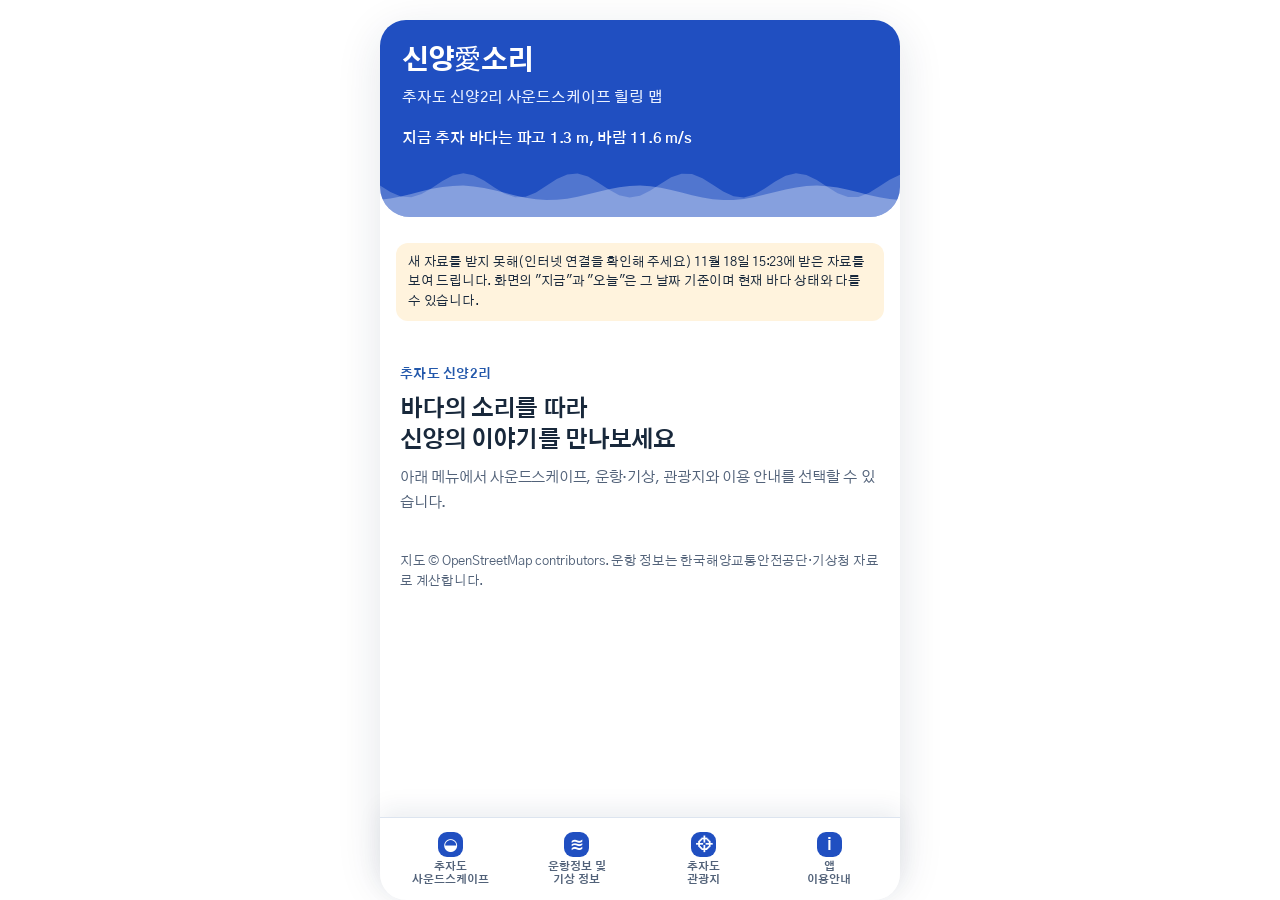
==== commit eb863e9b: "운항정보: 오늘 결항이면 확률 대신 결항 안내, 배 선택 버튼 반씩 Co-Authored-By: Claude Fable 5.2 <noreply@anthropic.com> Claud" ====
--- a/신양애소리.html
+++ b/신양애소리.html
@@ -94,6 +94,9 @@
 .label{font-size:19px;font-weight:700}
 .basis{font-size:13.5px;color:var(--muted);max-width:34ch;text-wrap:balance}
 .basis b{color:var(--ink);font-family:var(--mono)}
+.verdict.closed .gauge{display:none}
+.verdict.closed .label{font-size:30px;letter-spacing:-.01em}
+.verdict.closed .advice{background:var(--bad);color:var(--surface);font-weight:600}
 .advice{background:var(--sea-soft);border-radius:12px;padding:11px 14px;font-size:13.5px;text-align:left;width:100%}
 .mgrid{display:grid;grid-template-columns:repeat(6,1fr);gap:6px}
 .mgrid button{background:var(--bg);border-radius:9px;padding:8px 0;font-size:13px;font-variant-numeric:tabular-nums}
@@ -800,7 +803,7 @@
 
 <script>
 (function(){
-  var D={"ships":[{"key":"santa","name":"산타모니카","route":"진도 ↔ 상추자 ↔ 제주","kind":"쾌속선","first":"2022-12-01","last":"2026-05-31","sail":3634,"ctrl":413,"off":1328,"mon":[[338,88],[212,36],[237,27],[376,26],[390,18],[314,8],[334,16],[348,12],[314,24],[285,28],[186,46],[300,84]],"dayrate":[[86,25],[59,10],[69,10],[112,10],[114,7],[85,3],[88,6],[88,4],[84,7],[79,8],[54,12],[84,24]],"cond":{"y1":[[56,26],[25,7],[12,1],[25,9]],"y0":[[151,27],[247,15],[234,9],[176,16]]},"ym":[["2022-12",114,38],["2023-01",110,30],["2023-02",24,0],["2023-03",83,5],["2023-04",110,10],["2023-05",112,8],["2023-06",108,2],["2023-07",116,4],["2023-08",116,4],["2023-09",112,4],["2023-10",112,4],["2023-11",94,20],["2023-12",98,18],["2024-01",116,30],["2024-02",102,12],["2024-03",66,10],["2024-04",104,0],["2024-05",110,2],["2024-06",106,6],["2024-07",106,6],["2024-08",114,4],["2024-09",102,14],["2024-10",98,10],["2024-11",92,26],["2024-12",88,28],["2025-01",112,28],["2025-02",86,24],["2025-03",58,12],["2025-04",106,10],["2025-05",110,8],["2025-06",100,0],["2025-07",112,6],["2025-08",118,4],["2025-09",100,6],["2025-10",75,14],["2026-03",30,0],["2026-04",56,6],["2026-05",58,0]],"strip":"[base64]","stripEnd":"2026-05-31","pts":[[1.1,7.0,0],[0.9,6.2,0],[1.8,10.2,1],[1.7,10.4,1],[1.1,9.2,0],[1.1,7.7,0],[0.6,5.4,0],[0.7,7.5,0],[1.8,9.7,1],[0.9,4.6,0],[1.7,8.5,1],[3.2,12.7,1],[1.0,1.9,0],[1.5,9.4,0],[2.1,13.1,1],[4.3,14.9,1],[1.5,5.9,0],[0.5,2.7,0],[2.0,10.7,1],[4.0,15.2,1],[2.4,11.4,1],[1.3,10.0,1],[1.0,7.6,0],[0.7,6.1,0],[1.0,5.9,0],[0.9,7.0,0],[1.0,8.4,0],[0.9,8.0,0],[1.1,8.3,0],[1.5,9.3,0],[0.3,5.5,0],[0.3,0.3,0],[2.5,12.0,1],[0.6,0.2,0],[1.1,4.7,0],[1.1,5.7,0],[0.7,7.8,0],[1.3,10.8,1],[2.6,11.1,1],[2.7,12.4,1],[1.0,6.2,0],[0.7,5.2,0],[1.5,8.8,1],[0.7,3.6,0],[0.7,4.7,0],[1.3,8.4,0],[3.6,16.5,1],[1.8,5.9,0],[0.8,5.8,0],[1.5,10.9,1],[2.0,7.9,1],[1.4,7.3,0],[1.4,7.3,0],[0.4,5.6,0],[1.7,9.6,0],[1.0,7.9,0],[0.8,5.8,0],[0.4,4.4,0],[0.4,3.9,0],[1.0,6.4,0],[0.4,2.9,1],[0.4,4.9,1],[1.8,6.8,0],[0.9,6.1,0],[1.0,2.7,0],[1.9,9.4,0],[1.0,5.8,0],[1.2,6.9,0],[0.6,6.7,0],[0.3,2.3,0],[0.7,7.0,0],[1.1,8.0,0],[0.6,5.0,0],[1.6,7.8,1],[1.2,7.4,0],[1.1,6.7,0],[1.0,8.0,0],[0.3,3.4,0],[0.2,2.8,0],[0.3,4.0,0],[0.6,5.6,0],[1.1,2.0,0],[2.8,10.2,1],[1.7,10.9,0],[1.5,3.3,0],[0.9,7.6,0],[1.0,5.3,0],[0.7,3.0,0],[1.2,8.5,0],[1.3,7.6,0],[0.7,5.6,0],[0.3,1.5,0],[0.4,4.7,0],[1.0,5.5,0],[0.9,8.8,0],[1.0,3.2,0],[0.8,7.5,0],[2.1,10.0,1],[2.8,8.4,1],[1.4,7.1,0],[1.4,9.5,0],[0.6,5.6,0],[0.6,3.1,0],[0.4,2.7,0],[0.5,5.0,0],[0.8,2.4,0],[0.6,3.5,0],[0.4,3.3,0],[1.0,7.2,1],[1.9,10.8,1],[1.3,4.2,0],[2.5,10.8,1],[0.3,3.2,0],[0.3,4.0,0],[0.5,0.5,0],[0.4,1.4,0],[0.4,3.5,0],[1.3,11.0,0],[1.5,3.7,0],[0.9,2.9,0],[0.3,1.3,0],[0.5,5.5,0],[0.6,6.6,0],[0.4,1.1,0],[0.2,2.8,0],[0.3,3.6,0],[0.6,5.4,0],[0.7,6.2,0],[0.5,1.4,0],[1.2,5.5,0],[0.7,3.6,0],[0.7,6.6,0],[0.4,4.0,0],[0.7,7.9,0],[0.4,4.0,0],[0.7,4.2,0],[0.6,6.2,0],[0.5,2.7,0],[0.4,4.0,0],[0.3,0.3,0],[0.3,3.6,0],[0.4,1.8,0],[0.3,2.2,0],[0.4,0.4,0],[0.4,6.1,0],[1.4,8.4,0],[0.8,5.2,0],[0.4,1.4,0],[0.8,7.8,0],[1.5,8.5,1],[1.4,5.5,0],[1.2,5.0,0],[1.3,8.8,0],[1.5,5.0,0],[1.1,2.1,0],[1.1,4.6,0],[0.8,4.5,0],[1.1,6.5,0],[1.1,3.7,0],[0.9,8.0,0],[1.3,4.5,0],[1.2,6.1,0],[1.2,7.0,0],[1.1,6.9,0],[1.4,8.1,0],[1.7,10.0,0],[2.7,11.6,1],[1.9,7.5,0],[1.1,5.9,0],[1.6,5.8,0],[0.5,2.2,0],[0.6,5.6,0],[1.4,10.1,0],[1.4,9.1,0],[1.3,6.7,0],[0.9,5.9,0],[0.6,3.1,0],[1.1,4.7,0],[1.4,6.2,0],[1.6,5.9,0],[1.2,5.1,0],[0.7,4.8,0],[0.6,5.8,0],[0.7,5.5,0],[1.1,7.1,0],[2.3,6.4,0],[1.5,6.5,0],[0.7,5.6,0],[0.9,4.8,0],[1.0,4.9,0],[2.3,13.7,1],[0.8,5.7,0],[0.7,2.8,0],[0.5,3.8,0],[0.7,4.7,0],[0.9,3.1,0],[0.5,2.5,0],[0.6,5.3,0],[0.3,1.6,0],[0.2,1.4,0],[0.6,7.1,0],[1.3,7.2,0],[1.3,9.2,0],[0.8,4.7,0],[0.5,4.9,0],[0.3,2.8,0],[0.3,5.5,0],[1.2,2.2,0],[0.9,7.4,0],[0.6,6.2,0],[0.8,7.7,0],[1.2,3.3,0],[0.6,3.3,0],[0.9,7.5,0],[0.8,3.1,0],[1.1,6.1,0],[1.1,5.1,0],[0.7,2.3,0],[0.5,4.1,0],[0.4,3.0,0],[0.3,4.3,0],[0.6,6.4,0],[0.5,5.0,0],[1.1,4.4,0],[0.4,0.7,0],[0.5,1.4,0],[0.4,3.9,0],[0.2,2.3,0],[1.4,9.3,0],[0.9,5.6,0],[0.8,6.6,0],[2.3,12.0,1],[1.3,9.0,0],[0.5,1.6,0],[0.6,4.2,0],[0.3,4.3,0],[0.4,4.7,0],[0.7,2.9,0],[0.7,8.0,0],[0.8,8.3,0],[1.1,8.7,0],[0.5,4.8,0],[2.0,9.3,1],[1.4,8.4,0],[0.8,4.6,0],[2.4,12.2,0],[1.3,5.7,0],[1.0,6.7,0],[1.0,6.3,0],[0.8,5.8,0],[1.0,4.4,0],[0.6,2.1,0],[0.6,6.4,0],[1.0,6.6,0],[0.4,3.4,0],[1.3,9.5,0],[1.2,3.5,0],[0.7,1.6,0],[0.3,0.8,0],[0.2,2.2,0],[0.3,1.7,0],[0.2,3.5,0],[1.1,10.6,0],[0.7,4.9,0],[0.4,3.8,0],[0.6,5.1,0],[0.2,0.3,0],[0.8,7.2,0],[0.7,4.0,0],[0.7,4.0,0],[0.6,3.7,0],[2.2,9.7,1],[2.4,8.4,0],[2.5,12.3,1],[1.4,10.0,0],[1.9,10.0,0],[0.8,4.8,0],[0.4,6.3,0],[2.7,12.0,1],[3.8,12.5,1],[1.0,7.1,0],[1.0,6.8,0],[0.4,1.9,0],[1.0,4.0,0],[2.6,11.7,1],[1.2,8.9,0],[0.5,3.8,0],[0.8,9.7,0],[1.3,8.3,0],[1.5,9.3,0],[2.0,10.9,0],[0.9,2.8,0],[0.8,6.2,0],[0.4,0.3,0],[0.3,2.9,0],[0.5,4.6,0],[0.3,2.3,0],[3.0,13.2,1],[1.2,2.6,0],[0.5,1.7,0],[1.3,3.3,0],[1.5,6.6,0],[1.0,6.3,0],[1.7,9.0,1],[0.7,3.3,0],[0.5,5.6,0],[1.6,10.1,1],[0.8,6.1,0],[1.1,5.1,0],[0.5,7.1,0],[1.0,8.3,0],[2.2,10.5,1],[1.0,7.9,0],[0.8,5.7,0],[3.1,14.9,1],[3.3,15.8,1],[1.4,7.5,1],[2.9,13.2,1],[2.6,13.4,1],[1.6,8.4,0],[1.0,6.9,0],[0.6,5.2,0],[1.2,7.2,0],[0.5,4.0,0],[0.3,3.2,0],[0.7,7.3,1],[1.3,3.2,0],[0.9,5.2,0],[1.9,8.7,0],[1.5,6.9,1],[2.1,9.4,1],[1.8,5.9,0],[1.6,8.4,0],[1.3,7.9,0],[2.1,11.8,0],[1.6,9.9,0],[1.6,10.3,0],[1.3,4.4,0],[1.7,6.1,0],[0.6,5.1,0],[0.5,2.3,0],[2.0,9.1,0],[0.8,4.9,0],[1.3,8.4,0],[2.4,12.2,1],[2.2,11.5,1],[2.0,10.3,1],[0.9,1.6,0],[0.9,1.9,0],[1.3,7.3,0],[0.9,0.3,0],[0.8,2.0,0],[0.4,0.0,0],[0.7,1.9,0],[1.3,1.6,0],[1.2,3.7,0],[0.6,0.0,0],[0.3,1.5,0],[0.3,5.5,0],[0.6,6.1,0],[1.3,4.8,0],[0.6,2.3,0],[0.5,2.5,0],[0.3,1.9,0],[0.8,3.8,0],[1.2,2.6,0],[0.5,1.6,0],[0.5,1.4,0],[0.3,0.0,0],[1.0,5.6,0],[0.9,1.9,0],[1.2,6.8,0],[2.2,12.1,0],[1.0,6.6,0],[0.5,3.3,0],[0.2,2.2,0],[0.3,3.7,0],[0.3,1.8,0],[1.9,12.1,0],[0.8,6.6,0],[0.9,5.0,0],[0.8,5.4,0],[0.5,3.1,0],[0.6,6.3,0],[0.9,4.7,0],[1.2,7.4,0],[2.0,10.2,0],[0.4,4.1,0],[1.1,6.8,0],[0.8,6.0,0],[0.8,6.1,0],[0.3,1.8,0],[0.2,1.8,1],[1.4,7.6,0],[1.2,9.1,0],[0.8,3.8,0],[0.4,3.3,0],[0.3,2.6,0],[0.4,7.1,0],[1.1,7.7,0],[0.7,6.5,0],[1.2,9.3,0],[1.0,5.0,0],[0.7,3.5,0],[0.8,7.5,0],[0.6,3.3,0],[0.3,3.5,0],[0.3,1.1,0],[0.6,6.7,0],[0.5,2.7,0],[0.2,0.2,0],[0.6,4.1,0],[0.4,2.6,0],[0.6,2.5,0],[0.3,4.3,0],[0.3,1.1,0],[0.3,2.9,0],[0.4,0.5,0],[0.5,4.5,0],[0.5,4.2,0],[0.5,3.9,0],[0.6,2.4,0],[0.3,3.4,0],[1.0,5.3,0],[0.8,8.6,1],[1.5,3.2,0],[1.2,3.7,0],[0.6,4.4,0],[0.5,2.8,0],[0.6,7.7,0],[0.6,6.8,0],[0.7,5.2,0],[2.2,9.0,1],[1.4,2.9,0],[2.0,10.1,1],[1.7,5.0,0],[1.0,5.5,0],[1.4,4.0,0],[1.7,11.0,0],[1.4,9.1,0],[1.5,8.9,0],[1.3,6.0,0],[1.1,0.5,1],[0.6,1.3,0],[0.5,4.3,0],[0.7,3.2,0],[0.8,5.5,0],[0.9,6.6,0],[1.6,10.8,0],[1.2,2.9,0],[1.4,7.9,0],[1.3,4.2,0],[0.9,5.8,0],[0.9,6.7,0],[0.6,3.8,0],[1.8,4.5,0],[3.1,5.7,1],[2.8,6.6,0],[1.8,6.9,0],[1.3,5.9,0],[0.7,5.4,0],[0.8,5.0,0],[1.3,5.6,0],[0.8,4.6,0],[0.6,2.4,0],[0.4,1.9,0],[0.4,5.1,0],[0.3,2.8,0],[0.2,1.4,0],[0.2,1.1,0],[0.3,4.2,0],[0.6,6.6,0],[0.9,6.3,0],[0.9,6.0,0],[0.8,5.7,0],[0.8,5.4,0],[0.6,6.1,0],[0.8,6.9,0],[0.9,7.8,0],[2.1,11.0,0],[1.0,2.9,0],[0.6,1.2,0],[0.3,2.0,0],[0.3,3.6,0],[1.7,8.2,1],[1.4,6.1,0],[0.9,6.3,0],[0.4,1.7,0],[0.4,0.9,0],[0.4,3.5,0],[0.7,4.8,0],[0.4,1.9,0],[0.5,3.6,0],[0.5,3.6,0],[0.4,5.7,0],[1.3,9.4,0],[0.8,7.1,0],[1.0,0.4,0],[0.7,4.1,0],[0.4,3.4,0],[2.3,11.1,0],[1.0,5.3,0],[0.7,5.5,0],[1.0,8.5,1],[1.8,8.9,0],[1.7,8.4,1],[2.3,11.9,1],[1.4,7.2,0],[0.4,5.4,0],[0.8,7.4,0],[0.9,7.3,0],[2.7,11.1,1],[1.5,8.2,0],[0.7,0.6,0],[1.6,8.4,0],[1.4,8.3,0],[1.3,6.4,0],[1.3,7.3,0],[1.3,6.8,0],[0.9,7.7,0],[0.9,5.7,0],[0.7,3.9,0],[1.6,7.0,0],[0.6,6.1,0],[0.5,3.6,0],[0.7,7.3,0],[1.0,7.2,0],[0.5,3.1,0],[1.5,9.1,0],[1.5,6.8,0],[1.0,9.9,1],[3.6,14.4,1],[2.1,10.5,0],[1.1,5.8,0],[1.4,10.1,0],[2.2,11.6,0],[1.6,10.0,1],[1.4,7.1,0],[1.0,7.9,0],[2.2,11.5,0],[1.0,8.0,0],[1.9,10.1,0],[1.4,11.2,1],[2.4,9.3,1],[1.4,7.1,0],[0.6,1.4,0],[1.3,9.2,0],[1.1,8.1,0],[1.0,6.9,0],[1.2,8.2,0],[0.8,7.4,0],[0.7,5.7,0],[0.5,5.3,0],[1.6,8.6,0],[0.8,8.2,0],[1.3,7.2,0],[1.9,10.2,1],[2.5,13.0,1],[1.1,5.9,0],[0.5,2.0,0],[1.2,7.5,0],[0.9,4.3,0],[0.7,3.7,0],[1.5,10.0,0],[3.4,14.1,1],[3.1,7.2,1],[3.1,13.4,1],[1.2,4.9,0],[0.4,4.8,0],[0.7,4.2,0],[1.1,7.1,0],[0.6,6.5,0],[1.3,9.8,0],[1.2,5.7,0],[0.6,2.1,0],[2.7,11.1,1],[1.1,6.3,0],[0.8,6.5,0],[0.8,7.6,0],[0.8,5.3,0],[2.3,10.5,1],[1.9,11.0,1],[0.6,4.5,0],[1.9,10.0,0],[0.6,2.4,0],[2.5,12.5,1],[2.7,11.7,1],[1.0,5.5,0],[1.2,6.0,0],[0.5,2.4,0],[2.7,11.0,1],[1.3,9.2,0],[0.7,3.4,0],[1.4,8.7,0],[0.9,5.2,0],[0.8,7.5,0],[2.3,10.6,1],[1.8,6.7,1],[2.3,12.3,1],[2.1,9.4,0],[1.3,7.1,0],[1.0,7.0,0],[0.9,4.3,0],[1.1,4.1,0],[1.8,10.5,1],[1.2,8.6,0],[1.1,5.7,0],[0.4,2.7,0],[0.2,2.7,0],[0.6,3.3,0],[0.4,3.5,0],[0.4,5.6,0],[0.8,5.4,0],[1.4,8.3,0],[1.8,7.3,0],[2.8,13.5,1],[3.2,12.4,1],[2.4,10.3,1],[0.6,1.1,0],[0.6,6.0,0],[2.5,16.4,1],[1.3,8.2,0],[3.1,12.9,1],[1.7,9.0,0],[3.5,16.2,1],[1.4,8.1,0],[0.7,6.7,0],[0.3,6.2,0],[1.2,8.0,0],[1.7,6.5,0],[0.6,1.3,0],[0.3,2.0,0],[0.2,3.6,0],[2.0,10.2,1],[1.8,10.2,1],[2.0,10.9,0],[1.3,9.0,0],[1.3,8.9,0],[1.2,7.9,0],[1.5,9.9,0],[2.0,10.7,0],[0.5,2.9,0],[0.9,4.9,0],[0.3,4.6,0],[0.6,2.3,0],[0.5,3.2,0],[0.8,3.5,0],[3.9,15.6,1],[4.1,15.8,1],[1.1,7.6,0],[2.2,7.4,0],[1.2,7.6,0],[1.1,4.3,0],[0.9,5.9,0],[0.8,6.1,0],[0.6,2.5,0],[1.7,4.9,0],[2.0,11.3,1],[1.0,6.8,0],[0.8,4.4,0],[0.5,1.1,0],[0.6,6.4,0],[1.0,5.1,0],[0.4,2.0,0],[1.3,6.9,0],[0.5,3.5,0],[0.3,4.0,0],[1.2,3.5,0],[0.4,5.1,0],[0.4,5.3,1],[0.4,0.4,0],[1.0,2.8,0],[1.9,12.3,1],[2.2,7.5,1],[1.6,3.8,0],[1.9,11.0,0],[1.2,7.1,0],[0.9,5.9,0],[0.6,4.6,0],[1.3,8.5,0],[1.0,9.7,0],[1.0,4.4,0],[0.5,1.9,0],[0.6,3.9,0],[0.2,0.5,0],[0.2,0.1,0],[0.3,4.8,0],[0.6,4.2,0],[0.5,3.0,0],[1.3,11.3,0],[0.7,5.3,0],[1.9,12.7,0],[0.7,2.2,0],[0.9,2.4,0],[0.4,4.0,0],[1.9,11.8,1],[1.1,4.4,0],[0.5,3.8,0],[0.6,3.3,0],[1.1,7.5,1],[0.5,5.3,0],[0.8,6.9,0],[0.6,5.4,0],[0.6,2.8,0],[0.8,0.9,1],[1.7,3.0,0],[0.9,3.4,0],[0.4,1.7,0],[0.3,1.1,0],[0.2,2.0,0],[0.3,6.2,0],[0.3,1.9,0],[0.4,3.4,0],[0.2,0.9,0],[0.6,7.5,0],[1.0,6.7,0],[0.6,6.7,0],[0.4,0.3,0],[0.4,4.5,0],[0.4,2.3,0],[0.4,2.8,0],[0.4,3.3,0],[0.5,1.7,0],[0.3,4.1,0],[0.3,0.8,0],[0.7,8.2,0],[1.2,5.4,0],[1.7,2.7,0],[1.3,4.2,0],[1.3,7.9,0],[0.7,2.1,0],[1.3,9.6,0],[1.8,9.7,0],[0.9,4.8,0],[0.5,4.1,0],[1.1,5.4,0],[0.8,5.9,0],[0.5,3.8,0],[0.3,3.6,0],[0.4,4.2,0],[0.4,2.3,0],[0.5,4.9,0],[0.5,5.6,0],[0.5,4.1,0],[0.5,5.0,0],[0.8,4.5,0],[0.5,0.2,0],[0.6,8.2,0],[1.9,12.0,0],[1.5,10.2,0],[2.7,9.7,1],[1.7,9.6,1],[0.7,4.6,0],[0.5,4.8,0],[0.9,2.6,0],[1.5,9.2,0],[0.9,5.7,0],[1.2,8.9,0],[0.9,4.7,0],[1.3,5.2,0],[1.2,4.9,0],[0.9,5.1,0],[0.5,4.8,0],[0.7,7.8,0],[1.2,10.5,0],[1.4,11.4,0],[0.8,6.9,0],[0.7,7.3,0],[1.1,10.1,0],[1.6,8.6,0],[0.9,6.1,0],[0.8,1.9,0],[0.9,8.8,0],[1.5,6.8,0],[1.2,7.1,0],[1.8,10.5,0],[1.9,4.2,0],[1.1,2.1,0],[1.0,5.4,0],[2.0,11.5,1],[1.1,5.4,0],[1.4,8.3,0],[1.2,8.2,0],[0.8,4.7,0],[0.5,0.4,0],[0.4,2.1,0],[0.4,3.4,0],[0.5,4.2,0],[0.5,5.2,0],[0.4,2.5,0],[0.8,3.2,0],[0.9,1.8,0],[0.8,3.4,0],[1.2,5.9,0],[0.5,0.8,0],[0.3,4.5,0],[0.5,2.5,0],[0.3,3.0,0],[0.5,1.4,0],[0.7,3.6,0],[0.5,4.3,0],[0.3,3.6,0],[0.6,2.0,0],[0.7,5.8,0],[1.1,3.0,0],[0.5,3.5,0],[1.0,7.2,0],[0.8,5.9,0],[1.2,9.3,0],[1.9,11.5,0],[2.1,8.7,0],[0.7,3.4,0],[0.6,7.6,0],[0.5,3.2,0],[0.8,6.6,0],[2.2,12.0,0],[1.6,7.6,0],[0.8,6.3,0],[2.6,11.8,1],[2.0,10.1,1],[1.6,5.7,0],[1.2,3.5,0],[0.8,3.5,0],[0.5,10.1,0],[0.7,6.8,0],[0.8,6.5,0],[0.4,1.4,0],[0.4,3.0,0],[0.3,2.2,0],[2.6,4.5,1],[1.3,6.0,0],[0.5,3.8,0],[0.5,2.8,0],[0.7,6.4,0],[1.0,7.3,0],[1.7,7.8,0],[2.2,10.2,0],[1.0,5.7,0],[0.3,3.1,0],[0.4,3.2,0],[0.8,5.8,0],[1.1,6.5,0],[2.6,14.1,0],[1.5,9.8,0],[2.1,9.4,1],[2.1,9.2,1],[2.1,9.4,1],[0.7,3.9,0],[0.4,3.8,0],[1.2,6.3,0],[0.5,4.5,0],[0.3,4.1,0],[0.3,3.1,0],[0.5,6.0,0],[1.5,10.2,0],[0.9,5.6,0],[0.7,4.1,0],[0.2,0.8,0],[0.5,3.8,0],[0.3,4.3,0],[0.9,7.9,0],[1.4,8.0,0],[0.3,1.7,0],[0.3,2.6,0],[1.7,7.7,1],[1.1,3.3,0],[1.4,7.9,0],[1.1,9.2,0],[0.5,1.2,0],[1.0,5.3,0],[0.9,1.9,0],[0.5,3.2,0],[1.1,8.0,0],[2.0,10.1,1],[1.6,8.4,0],[1.6,12.7,0],[0.9,7.1,0],[0.5,3.9,0],[1.0,5.0,0],[0.5,5.6,0],[1.0,7.5,0],[1.1,4.0,0],[1.0,2.7,0],[0.5,1.4,0],[0.3,2.8,0],[0.7,5.7,0],[0.4,3.7,0],[0.3,5.2,0],[1.0,5.2,0],[0.6,1.7,0],[1.4,7.0,0],[1.8,5.1,0],[0.5,1.4,0],[0.6,2.5,0],[0.3,2.8,0],[0.9,7.7,0],[0.4,3.6,0],[0.3,2.0,0],[0.4,4.1,0],[0.5,10.8,0],[0.3,1.4,0],[1.7,10.6,0],[0.5,2.0,0],[0.3,1.6,0],[0.3,0.6,0],[0.6,2.3,0],[0.8,4.1,0],[0.7,6.5,0],[0.8,8.8,0],[1.3,9.1,0],[1.2,10.1,0],[1.3,7.4,0],[1.5,11.9,0],[0.9,4.8,0],[0.6,5.0,0],[0.3,2.7,0],[0.2,0.8,0]]},{"key":"songlim","name":"송림블루오션","route":"제주 ↔ 추자 ↔ 완도","kind":"카페리","first":"2022-12-01","last":"2026-05-31","sail":1631,"ctrl":207,"off":359,"mon":[[156,40],[113,32],[157,17],[150,18],[197,11],[150,6],[135,17],[102,1],[100,8],[119,17],[114,18],[138,22]],"dayrate":[[78,20],[58,16],[78,9],[77,10],[99,6],[76,3],[70,10],[52,1],[50,5],[57,9],[54,8],[60,10]],"cond":{"y1":[[42,18],[19,6],[12,4],[21,7]],"y0":[[124,18],[203,12],[162,7],[124,11]]},"ym":[["2022-12",24,6],["2023-01",42,12],["2023-02",46,12],["2023-03",52,8],["2023-04",46,14],["2023-05",52,6],["2023-06",44,4],["2023-07",26,9],["2024-05",28,0],["2024-06",52,2],["2024-07",54,4],["2024-08",55,1],["2024-09",52,4],["2024-10",58,8],["2024-11",52,8],["2024-12",44,4],["2025-01",60,16],["2025-02",29,12],["2025-03",59,9],["2025-04",50,2],["2025-05",59,5],["2025-06",54,0],["2025-07",55,4],["2025-08",47,0],["2025-09",48,4],["2025-10",61,9],["2025-11",62,10],["2025-12",70,12],["2026-01",54,12],["2026-02",38,8],["2026-03",46,0],["2026-04",54,2],["2026-05",58,0]],"strip":"[base64]","stripEnd":"2026-05-31","pts":[[1.5,5.9,0],[0.5,2.7,0],[1.3,5.3,0],[2.0,10.7,1],[4.0,15.2,1],[2.4,11.4,1],[1.0,7.6,0],[0.7,6.1,0],[1.0,7.7,0],[1.0,5.9,0],[0.9,7.0,0],[1.0,8.4,0],[0.9,8.0,0],[1.1,8.3,0],[1.5,9.3,0],[0.6,4.7,0],[0.3,0.3,0],[2.5,12.0,1],[0.6,0.2,0],[1.1,4.7,0],[1.1,5.7,0],[0.6,4.3,0],[2.6,11.1,1],[2.7,12.4,1],[1.0,6.2,0],[0.6,5.0,0],[0.7,5.2,0],[1.5,8.8,1],[2.0,7.9,1],[1.4,7.3,0],[1.4,7.3,0],[0.4,5.6,0],[0.9,7.7,0],[1.0,7.9,0],[0.8,5.8,0],[0.4,4.4,0],[0.4,3.9,0],[1.0,6.4,0],[1.0,8.1,0],[1.5,6.2,1],[0.6,5.6,0],[0.7,7.9,0],[1.8,8.3,1],[1.2,4.3,0],[0.4,2.4,0],[0.6,4.0,0],[1.4,11.7,1],[1.2,9.1,1],[1.4,10.6,1],[0.7,3.3,0],[1.3,9.1,0],[2.1,11.5,1],[1.4,9.2,0],[0.5,0.9,0],[0.5,4.9,0],[0.5,2.4,0],[0.6,3.6,0],[0.3,2.2,0],[0.9,6.7,0],[0.5,1.6,0],[0.4,2.9,1],[0.4,4.9,1],[1.8,6.8,1],[0.9,6.1,0],[1.0,2.7,0],[1.0,5.8,0],[1.2,6.9,0],[0.6,6.7,0],[0.3,2.3,0],[0.7,7.0,0],[1.1,8.0,0],[1.6,7.8,1],[1.2,7.4,0],[1.1,6.7,0],[1.0,8.0,0],[0.3,3.4,0],[0.2,2.8,0],[0.6,5.6,0],[1.1,2.0,0],[2.8,10.2,1],[2.5,11.5,1],[0.9,7.6,0],[1.0,5.3,0],[0.7,3.0,0],[1.2,8.5,0],[0.7,5.6,0],[0.4,4.7,0],[1.0,5.5,0],[0.9,8.8,1],[2.1,10.0,1],[2.8,8.4,1],[1.4,7.1,0],[1.4,9.5,0],[0.6,5.6,0],[0.4,2.7,0],[0.5,5.0,0],[0.8,2.4,0],[0.6,3.5,0],[0.4,3.3,0],[0.7,7.0,0],[1.9,10.8,1],[2.5,10.8,1],[0.3,3.2,0],[0.5,0.5,0],[0.4,1.4,0],[0.4,3.5,0],[1.5,3.7,0],[0.9,2.9,0],[0.3,1.3,0],[0.5,5.5,0],[0.6,6.6,0],[0.4,1.1,0],[0.3,3.6,0],[0.6,5.4,0],[0.7,6.2,0],[0.5,1.4,0],[0.7,3.6,0],[0.7,6.6,0],[0.4,4.0,0],[0.7,7.9,0],[0.4,4.0,0],[0.7,4.2,0],[0.6,6.2,0],[0.5,2.7,0],[0.4,4.0,0],[0.3,0.3,0],[0.4,1.8,0],[0.3,2.2,0],[0.4,0.4,0],[0.4,6.1,0],[1.0,5.4,0],[0.4,1.4,0],[0.8,7.8,0],[1.5,8.5,1],[1.2,5.0,0],[1.1,2.1,0],[1.1,4.6,0],[0.8,4.5,0],[1.1,6.5,1],[1.3,5.5,0],[0.9,8.0,1],[1.3,4.5,0],[1.2,6.1,1],[1.2,7.0,0],[1.1,6.9,0],[2.7,11.6,1],[1.9,7.5,1],[1.1,5.9,0],[0.3,1.8,0],[0.2,1.8,0],[1.2,9.1,0],[0.8,3.8,0],[0.4,3.3,0],[0.3,2.6,0],[0.4,7.1,0],[1.2,9.3,0],[1.0,5.0,0],[0.7,3.5,0],[0.8,7.5,0],[0.6,3.3,0],[0.3,3.5,0],[0.3,1.1,0],[0.6,6.7,0],[0.5,2.7,0],[0.2,0.2,0],[0.7,6.1,0],[0.6,4.1,0],[0.4,2.6,0],[0.6,2.5,0],[0.3,4.3,0],[0.3,1.1,0],[0.3,2.9,1],[0.5,4.5,0],[0.5,4.2,0],[0.5,3.9,0],[0.6,2.4,0],[0.3,3.4,0],[0.4,1.3,0],[1.0,5.3,0],[1.5,3.2,0],[1.2,3.7,0],[0.6,4.4,0],[0.5,2.8,0],[0.6,7.7,0],[0.6,6.8,0],[0.7,5.2,0],[2.2,9.0,0],[1.4,2.9,0],[1.7,5.0,0],[1.4,4.0,0],[1.7,11.0,0],[1.4,9.1,0],[1.5,8.9,0],[1.3,6.0,0],[1.8,7.3,0],[1.1,0.5,0],[0.6,1.3,0],[0.5,4.3,0],[0.7,3.2,0],[0.8,5.5,0],[0.9,6.6,0],[1.2,8.0,0],[1.2,2.9,0],[1.4,7.9,0],[1.3,4.2,0],[0.9,5.8,0],[0.9,6.7,0],[0.6,3.8,0],[1.8,4.5,0],[3.1,5.7,1],[2.8,6.6,1],[1.8,6.9,0],[1.3,5.9,0],[0.7,5.4,0],[0.8,5.0,0],[1.3,5.6,0],[0.8,4.6,0],[0.6,2.4,0],[0.4,1.9,0],[0.4,5.1,0],[0.3,2.8,0],[0.2,1.4,0],[0.2,1.1,0],[0.3,4.2,0],[0.6,6.6,0],[0.9,6.3,0],[0.9,6.0,0],[0.8,5.7,0],[0.8,5.4,0],[0.6,6.1,0],[0.8,6.9,0],[0.9,7.8,0],[1.7,8.2,0],[1.0,2.9,0],[0.6,1.2,0],[0.3,2.0,0],[0.3,3.6,0],[1.4,6.1,0],[0.9,6.3,0],[0.4,1.7,0],[0.4,0.9,0],[0.4,3.5,0],[1.4,8.6,0],[0.7,4.8,0],[0.4,1.9,0],[0.5,3.6,0],[0.5,3.6,0],[0.4,5.7,0],[1.3,9.4,0],[0.8,7.1,0],[0.7,4.1,0],[0.4,3.4,0],[2.3,11.1,1],[1.0,5.3,0],[0.7,5.5,0],[1.0,8.5,0],[1.8,8.9,0],[1.7,8.4,0],[2.3,11.9,1],[1.4,7.2,0],[1.1,8.0,0],[0.8,7.4,0],[0.9,7.3,0],[1.5,8.2,0],[0.7,0.6,0],[1.6,8.4,0],[1.4,8.3,0],[1.3,6.4,0],[1.3,7.3,0],[1.3,6.8,0],[0.9,7.7,0],[0.9,5.7,0],[0.7,3.9,0],[1.6,7.0,0],[0.6,6.1,0],[0.5,3.6,0],[0.7,7.3,0],[1.0,7.2,0],[0.5,3.1,0],[0.9,9.3,0],[1.5,9.1,0],[1.5,6.8,0],[1.0,9.9,1],[3.6,14.4,1],[2.1,10.5,0],[1.1,5.8,0],[2.9,10.7,1],[2.2,11.6,1],[1.6,10.0,0],[1.4,7.1,0],[1.0,7.9,0],[2.2,11.5,0],[1.0,8.0,0],[1.4,11.2,1],[2.4,9.3,0],[1.4,7.1,0],[0.6,1.4,0],[1.3,9.2,0],[1.2,8.8,0],[1.1,8.1,0],[1.0,6.9,0],[1.2,8.2,0],[0.8,7.4,0],[0.7,5.7,0],[0.5,5.3,0],[0.8,8.2,0],[1.3,7.2,0],[1.1,5.9,0],[0.5,2.0,0],[1.2,7.5,0],[0.9,4.3,0],[0.7,3.7,0],[1.5,10.0,0],[2.7,12.6,1],[3.1,7.2,1],[3.1,13.4,1],[1.2,4.9,0],[0.4,4.8,0],[0.7,4.2,0],[1.1,7.1,0],[0.6,6.5,0],[1.3,9.8,0],[1.2,5.7,0],[0.6,2.1,0],[1.1,6.3,0],[0.8,6.5,0],[0.8,7.6,0],[0.8,5.3,0],[0.6,4.5,0],[1.9,10.0,0],[0.6,2.4,0],[2.5,12.5,1],[2.7,11.7,1],[1.0,5.5,0],[1.2,6.0,0],[0.5,2.4,0],[1.3,9.2,0],[0.7,3.4,0],[0.4,4.0,0],[1.4,8.7,0],[0.9,5.2,0],[0.8,7.5,0],[1.8,11.3,1],[2.3,10.6,1],[1.8,6.7,1],[2.3,12.3,1],[2.1,9.4,0],[1.3,7.1,0],[1.0,7.0,0],[0.9,4.3,0],[1.1,4.1,0],[1.8,10.5,1],[1.2,8.6,0],[1.1,5.7,0],[0.4,2.7,0],[0.2,2.7,0],[0.6,3.3,0],[0.4,3.5,0],[0.8,5.4,0],[1.4,8.3,0],[1.8,7.3,0],[2.8,13.5,1],[3.2,12.4,1],[2.4,10.3,1],[0.6,1.1,0],[0.6,6.0,0],[2.5,16.4,1],[1.3,8.2,0],[2.7,12.9,1],[3.1,12.9,1],[2.8,12.9,1],[1.7,9.0,0],[3.5,16.2,1],[1.4,8.1,0],[1.3,8.9,0],[1.2,7.9,0],[1.5,9.9,0],[2.0,10.7,0],[0.5,2.9,0],[0.9,4.9,0],[0.6,2.3,0],[0.5,3.2,0],[0.8,3.5,0],[3.9,15.6,1],[0.9,5.2,0],[1.4,8.8,0],[1.0,4.0,0],[0.6,5.5,0],[0.7,7.3,0],[0.5,5.6,0],[0.4,2.4,0],[0.8,8.9,0],[1.2,7.7,0],[3.4,16.1,1],[2.0,10.8,1],[2.2,9.5,0],[2.2,10.8,1],[1.4,7.0,0],[1.1,7.6,0],[2.2,7.4,0],[1.2,7.6,0],[1.1,4.3,0],[0.9,5.9,0],[0.8,6.1,0],[0.6,2.5,0],[2.0,11.3,1],[1.0,6.8,0],[0.8,4.4,0],[0.5,1.1,0],[0.6,6.4,0],[0.6,2.9,0],[1.0,5.1,0],[0.4,2.0,0],[1.3,6.9,0],[0.5,3.5,0],[0.3,4.0,0],[1.2,3.5,0],[0.4,5.1,0],[0.4,0.4,0],[1.0,2.8,0],[1.9,12.3,1],[2.2,7.5,1],[1.6,3.8,0],[1.2,7.1,0],[0.9,5.9,0],[0.6,4.6,0],[1.3,8.5,0],[1.0,9.7,0],[1.0,4.4,0],[0.6,3.9,0],[0.2,0.5,0],[0.2,0.1,0],[0.3,4.8,0],[0.6,4.2,0],[0.5,3.0,0],[1.3,11.3,0],[0.7,5.3,0],[1.9,12.7,1],[0.7,2.2,0],[0.9,2.4,0],[0.4,4.0,0],[0.3,3.1,0],[1.9,11.8,1],[1.1,4.4,0],[0.5,3.8,0],[0.6,3.3,0],[1.1,7.5,0],[0.5,5.3,0],[0.8,6.9,0],[0.6,5.4,0],[0.6,2.8,0],[0.8,7.5,0],[1.7,3.0,0],[0.9,3.4,0],[0.4,1.7,0],[0.3,1.1,0],[0.2,2.0,0],[0.3,6.2,0],[0.3,1.9,0],[0.4,3.4,0],[0.2,0.9,0],[0.6,7.5,0],[1.0,6.7,0],[0.6,6.7,0],[0.4,0.3,0],[0.4,4.5,0],[0.4,2.3,0],[0.4,2.8,0],[0.4,3.3,0],[0.5,1.7,0],[0.3,4.1,0],[0.7,8.2,0],[1.2,5.4,0],[1.7,2.7,0],[1.3,4.2,0],[1.3,7.9,0],[0.7,3.3,0],[0.7,2.1,0],[1.3,9.6,0],[0.9,4.8,0],[0.5,4.1,0],[1.1,5.4,0],[0.8,5.9,0],[0.3,3.6,0],[0.4,4.2,0],[0.4,2.3,0],[0.5,4.9,0],[0.5,5.6,0],[0.5,4.1,0],[0.5,5.0,0],[0.8,4.5,0],[0.5,0.2,0],[0.6,8.2,0],[1.9,12.0,0],[2.7,9.7,1],[1.7,9.6,1],[0.7,4.6,0],[0.5,4.8,0],[0.9,2.6,0],[1.0,9.5,0],[1.5,9.2,0],[0.9,5.7,0],[1.2,8.9,0],[0.9,4.7,0],[1.3,5.2,0],[1.2,4.9,0],[0.9,5.1,0],[0.7,7.8,0],[1.2,10.5,0],[1.4,11.4,1],[0.8,6.9,0],[0.7,7.3,0],[1.1,10.1,0],[1.6,8.6,0],[0.9,6.1,0],[0.8,1.9,0],[0.9,8.8,0],[1.5,6.8,0],[1.1,5.4,0],[1.4,8.3,0],[1.2,8.2,0],[0.8,4.7,0],[0.5,0.4,0],[0.4,2.1,0],[0.4,3.4,0],[0.5,4.2,0],[0.5,3.4,0],[0.5,5.2,0],[0.4,2.5,0],[0.8,3.2,0],[0.9,1.8,0],[0.8,3.4,0],[1.2,5.9,0],[0.5,0.8,0],[0.5,2.5,0],[0.3,3.0,0],[0.5,1.4,0],[0.7,3.6,0],[0.5,4.3,0],[0.3,3.6,0],[0.6,2.0,0],[0.7,5.8,0],[1.1,3.0,0],[0.5,3.5,0],[1.0,7.2,0],[0.8,5.9,0],[0.7,3.4,0],[0.6,7.6,0],[0.5,3.2,0],[1.2,8.1,0],[0.8,6.6,0],[0.8,6.3,0],[2.6,11.8,1],[2.0,10.1,1],[1.6,5.7,0],[0.8,3.5,0],[0.5,10.1,0],[0.7,6.8,0],[0.8,6.5,0],[0.4,1.4,0],[0.4,3.0,0],[0.3,2.2,0],[2.6,4.5,1],[1.3,6.0,0],[0.5,3.8,0],[0.5,2.8,0],[0.7,6.4,0],[1.0,7.3,0],[2.2,10.2,0],[1.0,5.7,0],[0.3,3.1,0],[0.4,3.2,0],[0.8,5.8,0],[2.2,10.7,0],[1.5,9.8,1],[2.1,9.4,0],[2.1,9.2,1],[2.1,9.4,1],[1.7,9.3,0],[1.9,7.7,0],[1.2,7.0,0],[1.2,7.9,0],[1.4,8.3,0],[1.1,8.5,0],[1.4,8.2,0],[0.7,5.6,0],[1.8,10.2,0],[1.2,9.2,1],[1.2,7.8,0],[1.0,5.7,0],[0.8,7.1,0],[0.9,3.8,0],[1.1,8.7,0],[1.7,12.4,0],[1.2,9.2,0],[1.6,8.6,0],[1.4,10.7,0],[1.1,7.3,0],[1.5,8.7,0],[0.8,7.5,0],[0.5,5.7,0],[1.8,11.5,1],[1.5,5.0,0],[0.7,6.2,0],[0.8,5.8,0],[0.4,2.9,0],[0.2,1.1,0],[0.6,3.7,0],[2.3,12.3,1],[1.3,4.7,0],[2.1,5.5,0],[0.4,5.1,0],[1.2,5.8,0],[1.1,7.1,0],[1.3,9.3,0],[2.0,11.6,1],[1.1,8.4,0],[1.5,8.3,0],[0.4,2.0,0],[1.5,8.2,0],[0.8,5.1,0],[1.6,6.9,0],[3.5,13.0,1],[0.7,3.5,0],[1.2,9.8,0],[0.8,4.5,0],[0.6,3.3,0],[2.4,11.6,1],[1.1,4.1,0],[1.3,7.0,0],[2.6,13.3,1],[0.7,3.5,0],[0.4,1.6,0],[1.2,5.9,0],[1.2,7.9,0],[2.8,13.7,1],[1.7,10.2,0],[0.7,6.9,0],[1.1,9.1,0],[1.1,4.5,0],[1.8,10.0,0],[0.6,2.3,0],[3.8,13.8,1],[1.2,4.4,0],[1.9,7.4,0],[3.0,8.1,1],[0.5,5.6,0],[0.6,4.7,0],[2.3,10.9,1],[0.6,2.4,0],[0.5,3.2,0],[0.5,4.9,0],[1.8,9.6,1],[1.4,7.0,0],[1.0,7.9,0],[0.8,4.7,0],[0.5,4.1,0],[1.5,10.1,0],[0.9,5.2,0],[1.1,7.8,0],[1.0,4.4,0],[0.4,3.5,0],[1.3,7.6,0],[1.0,4.0,0],[0.6,3.8,0],[0.7,3.9,0],[0.4,3.8,0],[0.9,2.2,0],[1.2,6.3,0],[0.5,4.5,0],[0.3,4.1,0],[0.3,3.1,0],[0.5,6.0,0],[1.5,10.2,0],[0.9,5.6,0],[0.2,0.8,0],[0.5,3.8,0],[0.3,4.3,0],[0.9,7.9,0],[1.4,8.0,0],[0.7,2.4,0],[0.3,1.7,0],[0.3,2.6,0],[1.7,7.7,1],[1.1,3.3,0],[1.4,7.9,0],[1.1,9.2,0],[0.5,1.2,0],[1.0,5.3,0],[0.9,1.9,0],[0.5,3.2,0],[1.1,8.0,0],[1.0,2.6,0],[1.6,8.4,0],[1.6,12.7,0],[0.9,7.1,0],[0.5,3.9,0],[1.0,5.0,0],[0.5,5.6,0],[1.1,4.0,0],[1.0,2.7,0],[0.5,1.4,0],[0.3,2.8,0],[0.7,5.7,0],[0.4,3.7,0],[0.3,5.2,0],[1.0,5.2,0],[0.6,1.7,0],[1.4,7.0,0],[1.8,5.1,0],[0.5,1.4,0],[0.6,2.5,0],[0.3,2.8,0],[0.9,7.7,0],[0.4,3.6,0],[0.3,2.0,0],[0.4,4.1,0],[0.5,10.8,0],[1.7,10.6,0],[0.5,2.0,0],[0.3,1.6,0],[0.3,0.6,0],[0.6,2.3,0],[0.8,4.1,0],[0.7,6.5,0],[0.8,8.8,0],[1.3,9.1,0],[1.2,10.1,0],[1.3,7.4,0],[1.5,11.9,0],[1.2,9.5,0],[0.6,5.0,0],[0.3,2.7,0],[0.2,0.8,0]]},{"key":"queen","name":"퀸스타2호","route":"제주 ↔ 추자 ↔ 우수영","kind":"쾌속선","first":"2022-12-01","last":"2024-04-07","sail":824,"ctrl":178,"off":170,"mon":[[120,42],[92,25],[110,26],[52,10],[52,6],[58,8],[60,6],[58,6],[37,3],[64,8],[54,16],[67,22]],"dayrate":[[61,21],[51,15],[57,15],[31,8],[28,4],[29,4],[30,3],[30,3],[21,2],[30,4],[27,8],[34,11]],"cond":{"y1":[[45,19],[25,13],[10,5],[13,2]],"y0":[[91,24],[80,11],[76,3],[60,9]]},"ym":[["2022-12",11,0],["2023-01",60,20],["2023-02",51,11],["2023-03",59,10],["2023-04",41,9],["2023-05",52,6],["2023-06",58,8],["2023-07",60,6],["2023-08",58,6],["2023-09",37,3],["2023-10",64,8],["2023-11",54,16],["2023-12",56,22],["2024-01",60,22],["2024-02",41,14],["2024-03",51,16],["2024-04",11,1]],"strip":"[base64]","stripEnd":"2024-04-07","pts":[[1.0,7.6,0],[0.7,6.1,0],[1.0,7.7,0],[1.0,5.9,0],[0.9,7.0,0],[1.0,8.4,0],[0.9,8.0,0],[1.1,8.3,0],[1.5,9.3,1],[0.6,4.7,0],[0.3,5.5,0],[0.3,0.3,0],[2.5,12.0,1],[0.6,0.2,0],[1.1,4.7,0],[1.1,5.7,0],[0.7,7.8,0],[1.3,10.8,1],[2.6,11.1,1],[2.7,12.4,1],[1.0,6.2,0],[0.6,5.0,0],[0.7,5.2,0],[1.5,8.8,1],[0.7,3.6,0],[0.7,4.7,0],[1.3,8.4,0],[3.6,16.5,1],[1.8,5.9,0],[0.8,5.8,0],[1.5,10.9,1],[2.0,7.9,1],[1.4,7.3,0],[1.4,7.3,0],[0.4,5.6,0],[0.9,7.7,0],[1.7,9.6,0],[1.0,7.9,0],[0.8,5.8,0],[0.4,4.4,0],[0.4,3.9,0],[1.0,6.4,0],[0.9,7.0,1],[1.5,6.2,0],[0.6,5.6,0],[0.7,7.9,0],[1.3,7.3,0],[1.8,8.3,1],[1.2,4.3,0],[1.0,4.3,0],[0.4,2.4,0],[0.6,4.0,0],[1.4,11.7,1],[1.2,9.1,0],[1.4,10.6,1],[0.7,3.3,0],[0.7,5.5,0],[1.3,9.1,1],[2.1,11.5,1],[1.4,9.2,0],[0.5,0.9,0],[0.5,4.9,0],[0.5,2.4,0],[1.6,9.7,1],[0.6,3.6,0],[0.3,2.2,0],[1.3,4.4,0],[0.5,1.6,0],[0.4,2.9,0],[0.4,4.9,1],[1.8,6.8,1],[0.9,6.1,0],[1.0,2.7,0],[1.9,9.4,0],[1.0,5.8,0],[1.2,6.9,0],[0.6,6.7,0],[0.3,2.3,0],[0.7,7.0,0],[0.6,5.0,1],[1.6,7.8,1],[1.2,7.4,0],[1.1,6.7,0],[1.0,8.0,0],[0.3,3.4,0],[0.2,2.8,0],[0.3,4.0,0],[0.6,5.6,0],[1.1,2.0,0],[2.8,10.2,1],[1.7,10.9,1],[2.5,11.5,1],[1.5,3.3,0],[0.9,7.6,0],[1.0,5.3,0],[0.7,3.0,0],[1.2,8.5,0],[1.3,7.6,0],[0.3,1.5,0],[0.4,4.7,0],[1.0,5.5,0],[0.9,8.8,1],[1.0,3.2,0],[0.8,7.5,0],[2.1,10.0,1],[2.8,8.4,1],[0.4,2.7,0],[0.5,5.0,0],[0.8,2.4,0],[0.6,3.5,0],[0.4,3.3,0],[0.7,7.0,0],[1.9,10.8,1],[1.3,4.2,1],[2.5,10.8,1],[0.3,4.0,0],[0.5,0.5,0],[0.4,1.4,0],[0.4,3.5,0],[1.3,11.0,1],[1.5,3.7,0],[0.9,2.9,0],[0.3,1.3,0],[0.5,5.5,0],[0.6,6.6,0],[0.2,2.8,0],[0.3,3.6,0],[0.6,5.4,0],[0.7,6.2,0],[0.5,1.4,0],[1.2,5.5,0],[0.7,3.6,0],[0.7,6.6,0],[0.4,4.0,0],[0.7,7.9,0],[0.4,4.0,0],[0.5,5.2,0],[0.7,4.2,0],[0.6,6.2,0],[0.5,2.7,0],[0.4,4.0,0],[0.3,0.3,0],[0.3,3.6,0],[0.4,1.8,0],[0.3,2.2,0],[0.4,0.4,0],[0.4,6.1,0],[1.4,8.4,0],[1.0,5.4,0],[0.8,5.2,0],[0.4,1.4,0],[0.8,7.8,0],[1.5,8.5,1],[1.4,5.5,0],[1.3,8.8,1],[1.5,5.0,1],[1.1,2.1,0],[1.1,4.6,0],[0.8,4.5,0],[1.1,6.5,0],[1.3,5.5,0],[1.1,3.7,0],[0.9,8.0,0],[1.3,4.5,0],[1.2,6.1,0],[1.2,7.0,0],[1.1,6.9,0],[1.7,10.0,1],[2.7,11.6,1],[1.9,7.5,1],[1.1,5.9,0],[1.6,5.8,0],[1.0,6.7,0],[0.5,2.2,0],[0.6,5.6,0],[1.4,10.1,0],[1.4,9.1,0],[1.3,6.7,0],[0.9,5.9,0],[0.6,3.1,0],[1.1,4.7,0],[1.4,6.2,0],[1.6,5.9,0],[1.2,5.1,0],[0.7,4.8,0],[0.6,5.8,0],[0.7,5.5,0],[1.1,7.1,0],[2.3,6.4,1],[1.5,6.5,0],[0.7,5.6,0],[0.9,4.8,0],[1.0,4.9,0],[1.5,7.8,1],[2.3,13.7,1],[0.8,5.7,0],[0.7,2.8,0],[0.5,3.8,0],[0.7,4.7,0],[0.9,3.1,0],[0.7,5.3,0],[0.5,2.5,0],[0.6,5.3,0],[0.3,1.6,0],[0.2,1.4,0],[0.6,7.1,0],[1.3,7.2,0],[0.8,4.7,0],[0.5,4.9,0],[0.3,2.8,0],[0.3,5.5,0],[1.2,2.2,0],[0.9,7.4,0],[0.6,6.2,0],[0.8,7.7,0],[1.2,3.3,0],[0.6,3.3,0],[0.9,7.5,0],[0.5,5.0,0],[1.1,4.4,0],[0.4,0.7,0],[0.5,1.4,0],[0.4,3.9,0],[0.2,2.3,0],[0.8,8.3,0],[1.4,9.3,1],[0.9,5.6,0],[0.8,6.6,0],[2.3,12.0,1],[1.3,9.0,0],[0.5,1.6,0],[0.6,4.2,0],[0.3,4.3,0],[0.4,4.7,0],[0.7,2.9,0],[0.7,8.0,0],[0.8,8.3,0],[1.1,8.7,0],[0.5,4.8,0],[2.0,9.3,1],[1.4,8.4,0],[0.8,4.6,0],[2.4,12.2,1],[1.3,5.7,0],[1.0,6.7,0],[0.8,5.8,0],[1.0,4.4,0],[0.6,2.1,0],[0.6,6.4,0],[1.0,6.6,0],[0.4,3.4,0],[1.3,9.5,1],[1.2,3.5,0],[0.7,1.6,0],[0.3,0.8,0],[0.2,2.2,0],[0.3,1.7,0],[0.2,3.5,0],[1.1,10.6,1],[0.7,4.9,0],[0.4,3.8,0],[0.6,5.1,0],[0.2,0.3,0],[0.7,6.8,0],[0.8,7.2,0],[0.7,4.0,0],[0.7,4.0,0],[0.6,3.7,0],[2.2,9.7,1],[2.4,8.4,1],[2.5,12.3,1],[1.4,10.0,0],[1.9,10.0,1],[0.8,4.8,0],[0.5,4.2,0],[2.7,12.0,1],[3.8,12.5,1],[1.0,7.1,0],[1.0,6.8,0],[0.4,1.9,0],[0.3,1.7,0],[2.6,11.7,1],[1.2,8.9,0],[0.5,3.8,0],[0.8,9.7,0],[1.3,8.3,0],[1.5,9.3,1],[2.0,10.9,1],[0.9,2.8,0],[0.8,6.2,0],[0.4,0.3,0],[0.3,2.9,0],[0.5,4.6,0],[0.3,2.3,0],[3.0,13.2,1],[1.2,2.6,0],[0.5,1.7,0],[0.9,7.8,1],[1.3,3.3,0],[1.5,6.6,0],[1.0,6.3,0],[1.7,9.0,1],[0.7,3.3,0],[0.5,5.6,0],[1.6,10.1,1],[0.8,6.1,0],[1.1,5.1,0],[0.5,7.1,0],[1.0,8.3,1],[2.2,10.5,1],[1.0,7.9,0],[0.7,7.2,0],[0.8,5.7,0],[3.1,14.9,1],[3.3,15.8,1],[1.4,7.5,0],[2.9,13.2,1],[2.6,13.4,1],[1.6,8.4,1],[1.0,6.9,0],[0.6,5.2,0],[1.2,7.2,0],[0.5,4.0,0],[0.3,3.2,0],[1.3,3.2,0],[0.9,5.2,0],[1.9,8.7,1],[1.5,6.9,0],[3.0,14.5,1],[2.1,9.4,1],[1.6,8.4,0],[1.3,7.9,0],[2.1,11.8,1],[1.6,9.9,1],[1.6,10.3,1],[1.3,4.4,0],[1.7,6.1,0],[0.6,5.1,1],[2.7,13.8,1],[1.4,5.8,0],[1.1,9.0,0],[0.6,6.3,0],[0.7,5.4,0],[1.1,2.3,0],[0.4,0.0,0],[0.2,2.4,0],[0.2,3.1,0],[0.5,4.4,0],[1.4,7.3,0],[2.0,9.1,1],[0.8,4.9,0],[1.3,8.4,1],[2.4,12.2,1],[2.2,11.5,1],[2.0,10.3,1],[0.9,1.6,0],[0.9,1.9,0],[1.3,7.3,1],[0.8,2.0,0],[0.4,0.0,0],[0.7,1.9,0],[1.3,1.6,1],[1.2,0.0,0],[1.2,3.7,0],[0.6,0.0,0],[0.3,1.5,0]]}],"live":{"stations":[{"name":"제주여객선터미널","time":"2026-11-18T15:01","wind":0.6,"dir":323.7,"gust1":4.0,"gust10":7.0,"max":8.0,"oper":"매우나쁨","sick":"매우나쁨","warn":"특보 없음","notices":["풍랑주의보 : 서해남부북쪽안쪽먼바다, 서해남부북쪽바깥먼바다, 서해남부남쪽안쪽먼바다, 서해남부남쪽바깥먼바다, 서해중부안쪽먼바다, 서해중부바깥먼바다, 남해동부안쪽먼바다, 남해동부바깥먼바다, 남해서부서쪽먼바다, 제주도앞바다(제주도동부앞바다, 제주도서부앞바다), 제주도남쪽바깥먼바다, 제주도남동쪽안쪽먼바다, 제주도남서쪽안쪽먼바다"]},{"name":"제주항 서방파제","time":"2026-11-18T15:07","wind":13.0,"dir":312.0,"gust1":14.4,"gust10":15.9,"max":16.0,"oper":"매우나쁨","sick":"매우나쁨","warn":"특보 없음","notices":["풍랑주의보 : 서해남부북쪽안쪽먼바다, 서해남부북쪽바깥먼바다, 서해남부남쪽안쪽먼바다, 서해남부남쪽바깥먼바다, 서해중부안쪽먼바다, 서해중부바깥먼바다, 남해동부안쪽먼바다, 남해동부바깥먼바다, 남해서부서쪽먼바다, 제주도앞바다(제주도동부앞바다, 제주도서부앞바다), 제주도남쪽바깥먼바다, 제주도남동쪽안쪽먼바다, 제주도남서쪽안쪽먼바다"]},{"name":"완도여객선터미널","time":"2026-11-18T15:06","wind":6.5,"dir":329.9,"gust1":9.9,"gust10":9.9,"max":9.4,"oper":"좋음","sick":"나쁨","warn":"특보 없음","notices":["풍랑주의보 : 서해남부북쪽안쪽먼바다, 서해남부북쪽바깥먼바다, 서해남부남쪽안쪽먼바다, 서해남부남쪽바깥먼바다, 서해중부안쪽먼바다, 서해중부바깥먼바다, 남해동부안쪽먼바다, 남해동부바깥먼바다, 남해서부서쪽먼바다, 제주도앞바다(제주도동부앞바다, 제주도서부앞바다), 제주도남쪽바깥먼바다, 제주도남동쪽안쪽먼바다, 제주도남서쪽안쪽먼바다"]}],"schedule":[{"t":"0800","ship":"산타모니카","frm":"진도","to":"제주","rt":"진도상추자-제주","se":"비운","st":"출항전","why":"휴항(30일 미만)"},{"t":"0800","ship":"송림블루오션","frm":"제주","to":"완도","rt":"제주추자도-완도","se":"통제","st":"출항전","why":"풍랑주의보"},{"t":"1100","ship":"산타모니카","frm":"제주","to":"진도","rt":"진도상추자-제주","se":"비운","st":"출항전","why":"휴항(30일 미만)"},{"t":"1330","ship":"산타모니카","frm":"진도","to":"제주","rt":"진도상추자-제주","se":"비운","st":"출항전","why":"휴항(30일 미만)"},{"t":"1340","ship":"송림블루오션","frm":"완도","to":"제주","rt":"제주추자도-완도","se":"통제","st":"출항전","why":"풍랑주의보"},{"t":"1620","ship":"산타모니카","frm":"제주","to":"진도","rt":"진도상추자-제주","se":"비운","st":"출항전","why":"휴항(30일 미만)"}],"date":"20261118","fetched":"2026-11-18 15:09","buoy":{"time":"2026-11-18T14:00","wh":1.3,"wd":317.0,"ws":11.6,"gst":15.5,"tw":19.5},"fc":[{"fc":"202611181100","ef":"202611181200","w1":"NW","w2":"N","s1":9.0,"s2":15.0,"wh1":1.5,"wh2":3.5,"wf":"흐리고 가끔 비"},{"fc":"202611181100","ef":"202611190000","w1":"NW","w2":"N","s1":10.0,"s2":15.0,"wh1":2.0,"wh2":3.5,"wf":"구름많고 한때 비"},{"fc":"202611181100","ef":"202611191200","w1":"NW","w2":"N","s1":10.0,"s2":15.0,"wh1":2.0,"wh2":3.5,"wf":"흐리고 한때 비"},{"fc":"202611181100","ef":"202611200000","w1":"NW","w2":"N","s1":10.0,"s2":15.0,"wh1":2.0,"wh2":3.5,"wf":"흐리고 가끔 비"},{"fc":"202611181100","ef":"202611201200","w1":"NW","w2":"N","s1":10.0,"s2":15.0,"wh1":2.0,"wh2":3.5,"wf":"구름많고 가끔 비"},{"fc":"202611181100","ef":"202611210000","w1":"NW","w2":"N","s1":9.0,"s2":14.0,"wh1":1.5,"wh2":3.0,"wf":"구름많고 가끔 비"},{"fc":"202611181100","ef":"202611211200","w1":"NW","w2":"N","s1":9.0,"s2":13.0,"wh1":1.5,"wh2":2.5,"wf":"구름많고 한때 비"}]}};
+  var D={"ships":[{"key":"santa","name":"산타모니카","route":"진도 ↔ 상추자 ↔ 제주","kind":"쾌속선","first":"2022-12-01","last":"2026-05-31","sail":3634,"ctrl":413,"off":1328,"mon":[[338,88],[212,36],[237,27],[376,26],[390,18],[314,8],[334,16],[348,12],[314,24],[285,28],[186,46],[300,84]],"dayrate":[[86,25],[59,10],[69,10],[112,10],[114,7],[85,3],[88,6],[88,4],[84,7],[79,8],[54,12],[84,24]],"cond":{"y1":[[56,26],[25,7],[12,1],[25,9]],"y0":[[151,27],[247,15],[234,9],[176,16]]},"ym":[["2022-12",114,38],["2023-01",110,30],["2023-02",24,0],["2023-03",83,5],["2023-04",110,10],["2023-05",112,8],["2023-06",108,2],["2023-07",116,4],["2023-08",116,4],["2023-09",112,4],["2023-10",112,4],["2023-11",94,20],["2023-12",98,18],["2024-01",116,30],["2024-02",102,12],["2024-03",66,10],["2024-04",104,0],["2024-05",110,2],["2024-06",106,6],["2024-07",106,6],["2024-08",114,4],["2024-09",102,14],["2024-10",98,10],["2024-11",92,26],["2024-12",88,28],["2025-01",112,28],["2025-02",86,24],["2025-03",58,12],["2025-04",106,10],["2025-05",110,8],["2025-06",100,0],["2025-07",112,6],["2025-08",118,4],["2025-09",100,6],["2025-10",75,14],["2026-03",30,0],["2026-04",56,6],["2026-05",58,0]],"strip":"[base64]","stripEnd":"2026-05-31","pts":[[1.1,7.0,0],[0.9,6.2,0],[1.8,10.2,1],[1.7,10.4,1],[1.1,9.2,0],[1.1,7.7,0],[0.6,5.4,0],[0.7,7.5,0],[1.8,9.7,1],[0.9,4.6,0],[1.7,8.5,1],[3.2,12.7,1],[1.0,1.9,0],[1.5,9.4,0],[2.1,13.1,1],[4.3,14.9,1],[1.5,5.9,0],[0.5,2.7,0],[2.0,10.7,1],[4.0,15.2,1],[2.4,11.4,1],[1.3,10.0,1],[1.0,7.6,0],[0.7,6.1,0],[1.0,5.9,0],[0.9,7.0,0],[1.0,8.4,0],[0.9,8.0,0],[1.1,8.3,0],[1.5,9.3,0],[0.3,5.5,0],[0.3,0.3,0],[2.5,12.0,1],[0.6,0.2,0],[1.1,4.7,0],[1.1,5.7,0],[0.7,7.8,0],[1.3,10.8,1],[2.6,11.1,1],[2.7,12.4,1],[1.0,6.2,0],[0.7,5.2,0],[1.5,8.8,1],[0.7,3.6,0],[0.7,4.7,0],[1.3,8.4,0],[3.6,16.5,1],[1.8,5.9,0],[0.8,5.8,0],[1.5,10.9,1],[2.0,7.9,1],[1.4,7.3,0],[1.4,7.3,0],[0.4,5.6,0],[1.7,9.6,0],[1.0,7.9,0],[0.8,5.8,0],[0.4,4.4,0],[0.4,3.9,0],[1.0,6.4,0],[0.4,2.9,1],[0.4,4.9,1],[1.8,6.8,0],[0.9,6.1,0],[1.0,2.7,0],[1.9,9.4,0],[1.0,5.8,0],[1.2,6.9,0],[0.6,6.7,0],[0.3,2.3,0],[0.7,7.0,0],[1.1,8.0,0],[0.6,5.0,0],[1.6,7.8,1],[1.2,7.4,0],[1.1,6.7,0],[1.0,8.0,0],[0.3,3.4,0],[0.2,2.8,0],[0.3,4.0,0],[0.6,5.6,0],[1.1,2.0,0],[2.8,10.2,1],[1.7,10.9,0],[1.5,3.3,0],[0.9,7.6,0],[1.0,5.3,0],[0.7,3.0,0],[1.2,8.5,0],[1.3,7.6,0],[0.7,5.6,0],[0.3,1.5,0],[0.4,4.7,0],[1.0,5.5,0],[0.9,8.8,0],[1.0,3.2,0],[0.8,7.5,0],[2.1,10.0,1],[2.8,8.4,1],[1.4,7.1,0],[1.4,9.5,0],[0.6,5.6,0],[0.6,3.1,0],[0.4,2.7,0],[0.5,5.0,0],[0.8,2.4,0],[0.6,3.5,0],[0.4,3.3,0],[1.0,7.2,1],[1.9,10.8,1],[1.3,4.2,0],[2.5,10.8,1],[0.3,3.2,0],[0.3,4.0,0],[0.5,0.5,0],[0.4,1.4,0],[0.4,3.5,0],[1.3,11.0,0],[1.5,3.7,0],[0.9,2.9,0],[0.3,1.3,0],[0.5,5.5,0],[0.6,6.6,0],[0.4,1.1,0],[0.2,2.8,0],[0.3,3.6,0],[0.6,5.4,0],[0.7,6.2,0],[0.5,1.4,0],[1.2,5.5,0],[0.7,3.6,0],[0.7,6.6,0],[0.4,4.0,0],[0.7,7.9,0],[0.4,4.0,0],[0.7,4.2,0],[0.6,6.2,0],[0.5,2.7,0],[0.4,4.0,0],[0.3,0.3,0],[0.3,3.6,0],[0.4,1.8,0],[0.3,2.2,0],[0.4,0.4,0],[0.4,6.1,0],[1.4,8.4,0],[0.8,5.2,0],[0.4,1.4,0],[0.8,7.8,0],[1.5,8.5,1],[1.4,5.5,0],[1.2,5.0,0],[1.3,8.8,0],[1.5,5.0,0],[1.1,2.1,0],[1.1,4.6,0],[0.8,4.5,0],[1.1,6.5,0],[1.1,3.7,0],[0.9,8.0,0],[1.3,4.5,0],[1.2,6.1,0],[1.2,7.0,0],[1.1,6.9,0],[1.4,8.1,0],[1.7,10.0,0],[2.7,11.6,1],[1.9,7.5,0],[1.1,5.9,0],[1.6,5.8,0],[0.5,2.2,0],[0.6,5.6,0],[1.4,10.1,0],[1.4,9.1,0],[1.3,6.7,0],[0.9,5.9,0],[0.6,3.1,0],[1.1,4.7,0],[1.4,6.2,0],[1.6,5.9,0],[1.2,5.1,0],[0.7,4.8,0],[0.6,5.8,0],[0.7,5.5,0],[1.1,7.1,0],[2.3,6.4,0],[1.5,6.5,0],[0.7,5.6,0],[0.9,4.8,0],[1.0,4.9,0],[2.3,13.7,1],[0.8,5.7,0],[0.7,2.8,0],[0.5,3.8,0],[0.7,4.7,0],[0.9,3.1,0],[0.5,2.5,0],[0.6,5.3,0],[0.3,1.6,0],[0.2,1.4,0],[0.6,7.1,0],[1.3,7.2,0],[1.3,9.2,0],[0.8,4.7,0],[0.5,4.9,0],[0.3,2.8,0],[0.3,5.5,0],[1.2,2.2,0],[0.9,7.4,0],[0.6,6.2,0],[0.8,7.7,0],[1.2,3.3,0],[0.6,3.3,0],[0.9,7.5,0],[0.8,3.1,0],[1.1,6.1,0],[1.1,5.1,0],[0.7,2.3,0],[0.5,4.1,0],[0.4,3.0,0],[0.3,4.3,0],[0.6,6.4,0],[0.5,5.0,0],[1.1,4.4,0],[0.4,0.7,0],[0.5,1.4,0],[0.4,3.9,0],[0.2,2.3,0],[1.4,9.3,0],[0.9,5.6,0],[0.8,6.6,0],[2.3,12.0,1],[1.3,9.0,0],[0.5,1.6,0],[0.6,4.2,0],[0.3,4.3,0],[0.4,4.7,0],[0.7,2.9,0],[0.7,8.0,0],[0.8,8.3,0],[1.1,8.7,0],[0.5,4.8,0],[2.0,9.3,1],[1.4,8.4,0],[0.8,4.6,0],[2.4,12.2,0],[1.3,5.7,0],[1.0,6.7,0],[1.0,6.3,0],[0.8,5.8,0],[1.0,4.4,0],[0.6,2.1,0],[0.6,6.4,0],[1.0,6.6,0],[0.4,3.4,0],[1.3,9.5,0],[1.2,3.5,0],[0.7,1.6,0],[0.3,0.8,0],[0.2,2.2,0],[0.3,1.7,0],[0.2,3.5,0],[1.1,10.6,0],[0.7,4.9,0],[0.4,3.8,0],[0.6,5.1,0],[0.2,0.3,0],[0.8,7.2,0],[0.7,4.0,0],[0.7,4.0,0],[0.6,3.7,0],[2.2,9.7,1],[2.4,8.4,0],[2.5,12.3,1],[1.4,10.0,0],[1.9,10.0,0],[0.8,4.8,0],[0.4,6.3,0],[2.7,12.0,1],[3.8,12.5,1],[1.0,7.1,0],[1.0,6.8,0],[0.4,1.9,0],[1.0,4.0,0],[2.6,11.7,1],[1.2,8.9,0],[0.5,3.8,0],[0.8,9.7,0],[1.3,8.3,0],[1.5,9.3,0],[2.0,10.9,0],[0.9,2.8,0],[0.8,6.2,0],[0.4,0.3,0],[0.3,2.9,0],[0.5,4.6,0],[0.3,2.3,0],[3.0,13.2,1],[1.2,2.6,0],[0.5,1.7,0],[1.3,3.3,0],[1.5,6.6,0],[1.0,6.3,0],[1.7,9.0,1],[0.7,3.3,0],[0.5,5.6,0],[1.6,10.1,1],[0.8,6.1,0],[1.1,5.1,0],[0.5,7.1,0],[1.0,8.3,0],[2.2,10.5,1],[1.0,7.9,0],[0.8,5.7,0],[3.1,14.9,1],[3.3,15.8,1],[1.4,7.5,1],[2.9,13.2,1],[2.6,13.4,1],[1.6,8.4,0],[1.0,6.9,0],[0.6,5.2,0],[1.2,7.2,0],[0.5,4.0,0],[0.3,3.2,0],[0.7,7.3,1],[1.3,3.2,0],[0.9,5.2,0],[1.9,8.7,0],[1.5,6.9,1],[2.1,9.4,1],[1.8,5.9,0],[1.6,8.4,0],[1.3,7.9,0],[2.1,11.8,0],[1.6,9.9,0],[1.6,10.3,0],[1.3,4.4,0],[1.7,6.1,0],[0.6,5.1,0],[0.5,2.3,0],[2.0,9.1,0],[0.8,4.9,0],[1.3,8.4,0],[2.4,12.2,1],[2.2,11.5,1],[2.0,10.3,1],[0.9,1.6,0],[0.9,1.9,0],[1.3,7.3,0],[0.9,0.3,0],[0.8,2.0,0],[0.4,0.0,0],[0.7,1.9,0],[1.3,1.6,0],[1.2,3.7,0],[0.6,0.0,0],[0.3,1.5,0],[0.3,5.5,0],[0.6,6.1,0],[1.3,4.8,0],[0.6,2.3,0],[0.5,2.5,0],[0.3,1.9,0],[0.8,3.8,0],[1.2,2.6,0],[0.5,1.6,0],[0.5,1.4,0],[0.3,0.0,0],[1.0,5.6,0],[0.9,1.9,0],[1.2,6.8,0],[2.2,12.1,0],[1.0,6.6,0],[0.5,3.3,0],[0.2,2.2,0],[0.3,3.7,0],[0.3,1.8,0],[1.9,12.1,0],[0.8,6.6,0],[0.9,5.0,0],[0.8,5.4,0],[0.5,3.1,0],[0.6,6.3,0],[0.9,4.7,0],[1.2,7.4,0],[2.0,10.2,0],[0.4,4.1,0],[1.1,6.8,0],[0.8,6.0,0],[0.8,6.1,0],[0.3,1.8,0],[0.2,1.8,1],[1.4,7.6,0],[1.2,9.1,0],[0.8,3.8,0],[0.4,3.3,0],[0.3,2.6,0],[0.4,7.1,0],[1.1,7.7,0],[0.7,6.5,0],[1.2,9.3,0],[1.0,5.0,0],[0.7,3.5,0],[0.8,7.5,0],[0.6,3.3,0],[0.3,3.5,0],[0.3,1.1,0],[0.6,6.7,0],[0.5,2.7,0],[0.2,0.2,0],[0.6,4.1,0],[0.4,2.6,0],[0.6,2.5,0],[0.3,4.3,0],[0.3,1.1,0],[0.3,2.9,0],[0.4,0.5,0],[0.5,4.5,0],[0.5,4.2,0],[0.5,3.9,0],[0.6,2.4,0],[0.3,3.4,0],[1.0,5.3,0],[0.8,8.6,1],[1.5,3.2,0],[1.2,3.7,0],[0.6,4.4,0],[0.5,2.8,0],[0.6,7.7,0],[0.6,6.8,0],[0.7,5.2,0],[2.2,9.0,1],[1.4,2.9,0],[2.0,10.1,1],[1.7,5.0,0],[1.0,5.5,0],[1.4,4.0,0],[1.7,11.0,0],[1.4,9.1,0],[1.5,8.9,0],[1.3,6.0,0],[1.1,0.5,1],[0.6,1.3,0],[0.5,4.3,0],[0.7,3.2,0],[0.8,5.5,0],[0.9,6.6,0],[1.6,10.8,0],[1.2,2.9,0],[1.4,7.9,0],[1.3,4.2,0],[0.9,5.8,0],[0.9,6.7,0],[0.6,3.8,0],[1.8,4.5,0],[3.1,5.7,1],[2.8,6.6,0],[1.8,6.9,0],[1.3,5.9,0],[0.7,5.4,0],[0.8,5.0,0],[1.3,5.6,0],[0.8,4.6,0],[0.6,2.4,0],[0.4,1.9,0],[0.4,5.1,0],[0.3,2.8,0],[0.2,1.4,0],[0.2,1.1,0],[0.3,4.2,0],[0.6,6.6,0],[0.9,6.3,0],[0.9,6.0,0],[0.8,5.7,0],[0.8,5.4,0],[0.6,6.1,0],[0.8,6.9,0],[0.9,7.8,0],[2.1,11.0,0],[1.0,2.9,0],[0.6,1.2,0],[0.3,2.0,0],[0.3,3.6,0],[1.7,8.2,1],[1.4,6.1,0],[0.9,6.3,0],[0.4,1.7,0],[0.4,0.9,0],[0.4,3.5,0],[0.7,4.8,0],[0.4,1.9,0],[0.5,3.6,0],[0.5,3.6,0],[0.4,5.7,0],[1.3,9.4,0],[0.8,7.1,0],[1.0,0.4,0],[0.7,4.1,0],[0.4,3.4,0],[2.3,11.1,0],[1.0,5.3,0],[0.7,5.5,0],[1.0,8.5,1],[1.8,8.9,0],[1.7,8.4,1],[2.3,11.9,1],[1.4,7.2,0],[0.4,5.4,0],[0.8,7.4,0],[0.9,7.3,0],[2.7,11.1,1],[1.5,8.2,0],[0.7,0.6,0],[1.6,8.4,0],[1.4,8.3,0],[1.3,6.4,0],[1.3,7.3,0],[1.3,6.8,0],[0.9,7.7,0],[0.9,5.7,0],[0.7,3.9,0],[1.6,7.0,0],[0.6,6.1,0],[0.5,3.6,0],[0.7,7.3,0],[1.0,7.2,0],[0.5,3.1,0],[1.5,9.1,0],[1.5,6.8,0],[1.0,9.9,1],[3.6,14.4,1],[2.1,10.5,0],[1.1,5.8,0],[1.4,10.1,0],[2.2,11.6,0],[1.6,10.0,1],[1.4,7.1,0],[1.0,7.9,0],[2.2,11.5,0],[1.0,8.0,0],[1.9,10.1,0],[1.4,11.2,1],[2.4,9.3,1],[1.4,7.1,0],[0.6,1.4,0],[1.3,9.2,0],[1.1,8.1,0],[1.0,6.9,0],[1.2,8.2,0],[0.8,7.4,0],[0.7,5.7,0],[0.5,5.3,0],[1.6,8.6,0],[0.8,8.2,0],[1.3,7.2,0],[1.9,10.2,1],[2.5,13.0,1],[1.1,5.9,0],[0.5,2.0,0],[1.2,7.5,0],[0.9,4.3,0],[0.7,3.7,0],[1.5,10.0,0],[3.4,14.1,1],[3.1,7.2,1],[3.1,13.4,1],[1.2,4.9,0],[0.4,4.8,0],[0.7,4.2,0],[1.1,7.1,0],[0.6,6.5,0],[1.3,9.8,0],[1.2,5.7,0],[0.6,2.1,0],[2.7,11.1,1],[1.1,6.3,0],[0.8,6.5,0],[0.8,7.6,0],[0.8,5.3,0],[2.3,10.5,1],[1.9,11.0,1],[0.6,4.5,0],[1.9,10.0,0],[0.6,2.4,0],[2.5,12.5,1],[2.7,11.7,1],[1.0,5.5,0],[1.2,6.0,0],[0.5,2.4,0],[2.7,11.0,1],[1.3,9.2,0],[0.7,3.4,0],[1.4,8.7,0],[0.9,5.2,0],[0.8,7.5,0],[2.3,10.6,1],[1.8,6.7,1],[2.3,12.3,1],[2.1,9.4,0],[1.3,7.1,0],[1.0,7.0,0],[0.9,4.3,0],[1.1,4.1,0],[1.8,10.5,1],[1.2,8.6,0],[1.1,5.7,0],[0.4,2.7,0],[0.2,2.7,0],[0.6,3.3,0],[0.4,3.5,0],[0.4,5.6,0],[0.8,5.4,0],[1.4,8.3,0],[1.8,7.3,0],[2.8,13.5,1],[3.2,12.4,1],[2.4,10.3,1],[0.6,1.1,0],[0.6,6.0,0],[2.5,16.4,1],[1.3,8.2,0],[3.1,12.9,1],[1.7,9.0,0],[3.5,16.2,1],[1.4,8.1,0],[0.7,6.7,0],[0.3,6.2,0],[1.2,8.0,0],[1.7,6.5,0],[0.6,1.3,0],[0.3,2.0,0],[0.2,3.6,0],[2.0,10.2,1],[1.8,10.2,1],[2.0,10.9,0],[1.3,9.0,0],[1.3,8.9,0],[1.2,7.9,0],[1.5,9.9,0],[2.0,10.7,0],[0.5,2.9,0],[0.9,4.9,0],[0.3,4.6,0],[0.6,2.3,0],[0.5,3.2,0],[0.8,3.5,0],[3.9,15.6,1],[4.1,15.8,1],[1.1,7.6,0],[2.2,7.4,0],[1.2,7.6,0],[1.1,4.3,0],[0.9,5.9,0],[0.8,6.1,0],[0.6,2.5,0],[1.7,4.9,0],[2.0,11.3,1],[1.0,6.8,0],[0.8,4.4,0],[0.5,1.1,0],[0.6,6.4,0],[1.0,5.1,0],[0.4,2.0,0],[1.3,6.9,0],[0.5,3.5,0],[0.3,4.0,0],[1.2,3.5,0],[0.4,5.1,0],[0.4,5.3,1],[0.4,0.4,0],[1.0,2.8,0],[1.9,12.3,1],[2.2,7.5,1],[1.6,3.8,0],[1.9,11.0,0],[1.2,7.1,0],[0.9,5.9,0],[0.6,4.6,0],[1.3,8.5,0],[1.0,9.7,0],[1.0,4.4,0],[0.5,1.9,0],[0.6,3.9,0],[0.2,0.5,0],[0.2,0.1,0],[0.3,4.8,0],[0.6,4.2,0],[0.5,3.0,0],[1.3,11.3,0],[0.7,5.3,0],[1.9,12.7,0],[0.7,2.2,0],[0.9,2.4,0],[0.4,4.0,0],[1.9,11.8,1],[1.1,4.4,0],[0.5,3.8,0],[0.6,3.3,0],[1.1,7.5,1],[0.5,5.3,0],[0.8,6.9,0],[0.6,5.4,0],[0.6,2.8,0],[0.8,0.9,1],[1.7,3.0,0],[0.9,3.4,0],[0.4,1.7,0],[0.3,1.1,0],[0.2,2.0,0],[0.3,6.2,0],[0.3,1.9,0],[0.4,3.4,0],[0.2,0.9,0],[0.6,7.5,0],[1.0,6.7,0],[0.6,6.7,0],[0.4,0.3,0],[0.4,4.5,0],[0.4,2.3,0],[0.4,2.8,0],[0.4,3.3,0],[0.5,1.7,0],[0.3,4.1,0],[0.3,0.8,0],[0.7,8.2,0],[1.2,5.4,0],[1.7,2.7,0],[1.3,4.2,0],[1.3,7.9,0],[0.7,2.1,0],[1.3,9.6,0],[1.8,9.7,0],[0.9,4.8,0],[0.5,4.1,0],[1.1,5.4,0],[0.8,5.9,0],[0.5,3.8,0],[0.3,3.6,0],[0.4,4.2,0],[0.4,2.3,0],[0.5,4.9,0],[0.5,5.6,0],[0.5,4.1,0],[0.5,5.0,0],[0.8,4.5,0],[0.5,0.2,0],[0.6,8.2,0],[1.9,12.0,0],[1.5,10.2,0],[2.7,9.7,1],[1.7,9.6,1],[0.7,4.6,0],[0.5,4.8,0],[0.9,2.6,0],[1.5,9.2,0],[0.9,5.7,0],[1.2,8.9,0],[0.9,4.7,0],[1.3,5.2,0],[1.2,4.9,0],[0.9,5.1,0],[0.5,4.8,0],[0.7,7.8,0],[1.2,10.5,0],[1.4,11.4,0],[0.8,6.9,0],[0.7,7.3,0],[1.1,10.1,0],[1.6,8.6,0],[0.9,6.1,0],[0.8,1.9,0],[0.9,8.8,0],[1.5,6.8,0],[1.2,7.1,0],[1.8,10.5,0],[1.9,4.2,0],[1.1,2.1,0],[1.0,5.4,0],[2.0,11.5,1],[1.1,5.4,0],[1.4,8.3,0],[1.2,8.2,0],[0.8,4.7,0],[0.5,0.4,0],[0.4,2.1,0],[0.4,3.4,0],[0.5,4.2,0],[0.5,5.2,0],[0.4,2.5,0],[0.8,3.2,0],[0.9,1.8,0],[0.8,3.4,0],[1.2,5.9,0],[0.5,0.8,0],[0.3,4.5,0],[0.5,2.5,0],[0.3,3.0,0],[0.5,1.4,0],[0.7,3.6,0],[0.5,4.3,0],[0.3,3.6,0],[0.6,2.0,0],[0.7,5.8,0],[1.1,3.0,0],[0.5,3.5,0],[1.0,7.2,0],[0.8,5.9,0],[1.2,9.3,0],[1.9,11.5,0],[2.1,8.7,0],[0.7,3.4,0],[0.6,7.6,0],[0.5,3.2,0],[0.8,6.6,0],[2.2,12.0,0],[1.6,7.6,0],[0.8,6.3,0],[2.6,11.8,1],[2.0,10.1,1],[1.6,5.7,0],[1.2,3.5,0],[0.8,3.5,0],[0.5,10.1,0],[0.7,6.8,0],[0.8,6.5,0],[0.4,1.4,0],[0.4,3.0,0],[0.3,2.2,0],[2.6,4.5,1],[1.3,6.0,0],[0.5,3.8,0],[0.5,2.8,0],[0.7,6.4,0],[1.0,7.3,0],[1.7,7.8,0],[2.2,10.2,0],[1.0,5.7,0],[0.3,3.1,0],[0.4,3.2,0],[0.8,5.8,0],[1.1,6.5,0],[2.6,14.1,0],[1.5,9.8,0],[2.1,9.4,1],[2.1,9.2,1],[2.1,9.4,1],[0.7,3.9,0],[0.4,3.8,0],[1.2,6.3,0],[0.5,4.5,0],[0.3,4.1,0],[0.3,3.1,0],[0.5,6.0,0],[1.5,10.2,0],[0.9,5.6,0],[0.7,4.1,0],[0.2,0.8,0],[0.5,3.8,0],[0.3,4.3,0],[0.9,7.9,0],[1.4,8.0,0],[0.3,1.7,0],[0.3,2.6,0],[1.7,7.7,1],[1.1,3.3,0],[1.4,7.9,0],[1.1,9.2,0],[0.5,1.2,0],[1.0,5.3,0],[0.9,1.9,0],[0.5,3.2,0],[1.1,8.0,0],[2.0,10.1,1],[1.6,8.4,0],[1.6,12.7,0],[0.9,7.1,0],[0.5,3.9,0],[1.0,5.0,0],[0.5,5.6,0],[1.0,7.5,0],[1.1,4.0,0],[1.0,2.7,0],[0.5,1.4,0],[0.3,2.8,0],[0.7,5.7,0],[0.4,3.7,0],[0.3,5.2,0],[1.0,5.2,0],[0.6,1.7,0],[1.4,7.0,0],[1.8,5.1,0],[0.5,1.4,0],[0.6,2.5,0],[0.3,2.8,0],[0.9,7.7,0],[0.4,3.6,0],[0.3,2.0,0],[0.4,4.1,0],[0.5,10.8,0],[0.3,1.4,0],[1.7,10.6,0],[0.5,2.0,0],[0.3,1.6,0],[0.3,0.6,0],[0.6,2.3,0],[0.8,4.1,0],[0.7,6.5,0],[0.8,8.8,0],[1.3,9.1,0],[1.2,10.1,0],[1.3,7.4,0],[1.5,11.9,0],[0.9,4.8,0],[0.6,5.0,0],[0.3,2.7,0],[0.2,0.8,0]]},{"key":"songlim","name":"송림블루오션","route":"제주 ↔ 추자 ↔ 완도","kind":"카페리","first":"2022-12-01","last":"2026-05-31","sail":1631,"ctrl":207,"off":359,"mon":[[156,40],[113,32],[157,17],[150,18],[197,11],[150,6],[135,17],[102,1],[100,8],[119,17],[114,18],[138,22]],"dayrate":[[78,20],[58,16],[78,9],[77,10],[99,6],[76,3],[70,10],[52,1],[50,5],[57,9],[54,8],[60,10]],"cond":{"y1":[[42,18],[19,6],[12,4],[21,7]],"y0":[[124,18],[203,12],[162,7],[124,11]]},"ym":[["2022-12",24,6],["2023-01",42,12],["2023-02",46,12],["2023-03",52,8],["2023-04",46,14],["2023-05",52,6],["2023-06",44,4],["2023-07",26,9],["2024-05",28,0],["2024-06",52,2],["2024-07",54,4],["2024-08",55,1],["2024-09",52,4],["2024-10",58,8],["2024-11",52,8],["2024-12",44,4],["2025-01",60,16],["2025-02",29,12],["2025-03",59,9],["2025-04",50,2],["2025-05",59,5],["2025-06",54,0],["2025-07",55,4],["2025-08",47,0],["2025-09",48,4],["2025-10",61,9],["2025-11",62,10],["2025-12",70,12],["2026-01",54,12],["2026-02",38,8],["2026-03",46,0],["2026-04",54,2],["2026-05",58,0]],"strip":"[base64]","stripEnd":"2026-05-31","pts":[[1.5,5.9,0],[0.5,2.7,0],[1.3,5.3,0],[2.0,10.7,1],[4.0,15.2,1],[2.4,11.4,1],[1.0,7.6,0],[0.7,6.1,0],[1.0,7.7,0],[1.0,5.9,0],[0.9,7.0,0],[1.0,8.4,0],[0.9,8.0,0],[1.1,8.3,0],[1.5,9.3,0],[0.6,4.7,0],[0.3,0.3,0],[2.5,12.0,1],[0.6,0.2,0],[1.1,4.7,0],[1.1,5.7,0],[0.6,4.3,0],[2.6,11.1,1],[2.7,12.4,1],[1.0,6.2,0],[0.6,5.0,0],[0.7,5.2,0],[1.5,8.8,1],[2.0,7.9,1],[1.4,7.3,0],[1.4,7.3,0],[0.4,5.6,0],[0.9,7.7,0],[1.0,7.9,0],[0.8,5.8,0],[0.4,4.4,0],[0.4,3.9,0],[1.0,6.4,0],[1.0,8.1,0],[1.5,6.2,1],[0.6,5.6,0],[0.7,7.9,0],[1.8,8.3,1],[1.2,4.3,0],[0.4,2.4,0],[0.6,4.0,0],[1.4,11.7,1],[1.2,9.1,1],[1.4,10.6,1],[0.7,3.3,0],[1.3,9.1,0],[2.1,11.5,1],[1.4,9.2,0],[0.5,0.9,0],[0.5,4.9,0],[0.5,2.4,0],[0.6,3.6,0],[0.3,2.2,0],[0.9,6.7,0],[0.5,1.6,0],[0.4,2.9,1],[0.4,4.9,1],[1.8,6.8,1],[0.9,6.1,0],[1.0,2.7,0],[1.0,5.8,0],[1.2,6.9,0],[0.6,6.7,0],[0.3,2.3,0],[0.7,7.0,0],[1.1,8.0,0],[1.6,7.8,1],[1.2,7.4,0],[1.1,6.7,0],[1.0,8.0,0],[0.3,3.4,0],[0.2,2.8,0],[0.6,5.6,0],[1.1,2.0,0],[2.8,10.2,1],[2.5,11.5,1],[0.9,7.6,0],[1.0,5.3,0],[0.7,3.0,0],[1.2,8.5,0],[0.7,5.6,0],[0.4,4.7,0],[1.0,5.5,0],[0.9,8.8,1],[2.1,10.0,1],[2.8,8.4,1],[1.4,7.1,0],[1.4,9.5,0],[0.6,5.6,0],[0.4,2.7,0],[0.5,5.0,0],[0.8,2.4,0],[0.6,3.5,0],[0.4,3.3,0],[0.7,7.0,0],[1.9,10.8,1],[2.5,10.8,1],[0.3,3.2,0],[0.5,0.5,0],[0.4,1.4,0],[0.4,3.5,0],[1.5,3.7,0],[0.9,2.9,0],[0.3,1.3,0],[0.5,5.5,0],[0.6,6.6,0],[0.4,1.1,0],[0.3,3.6,0],[0.6,5.4,0],[0.7,6.2,0],[0.5,1.4,0],[0.7,3.6,0],[0.7,6.6,0],[0.4,4.0,0],[0.7,7.9,0],[0.4,4.0,0],[0.7,4.2,0],[0.6,6.2,0],[0.5,2.7,0],[0.4,4.0,0],[0.3,0.3,0],[0.4,1.8,0],[0.3,2.2,0],[0.4,0.4,0],[0.4,6.1,0],[1.0,5.4,0],[0.4,1.4,0],[0.8,7.8,0],[1.5,8.5,1],[1.2,5.0,0],[1.1,2.1,0],[1.1,4.6,0],[0.8,4.5,0],[1.1,6.5,1],[1.3,5.5,0],[0.9,8.0,1],[1.3,4.5,0],[1.2,6.1,1],[1.2,7.0,0],[1.1,6.9,0],[2.7,11.6,1],[1.9,7.5,1],[1.1,5.9,0],[0.3,1.8,0],[0.2,1.8,0],[1.2,9.1,0],[0.8,3.8,0],[0.4,3.3,0],[0.3,2.6,0],[0.4,7.1,0],[1.2,9.3,0],[1.0,5.0,0],[0.7,3.5,0],[0.8,7.5,0],[0.6,3.3,0],[0.3,3.5,0],[0.3,1.1,0],[0.6,6.7,0],[0.5,2.7,0],[0.2,0.2,0],[0.7,6.1,0],[0.6,4.1,0],[0.4,2.6,0],[0.6,2.5,0],[0.3,4.3,0],[0.3,1.1,0],[0.3,2.9,1],[0.5,4.5,0],[0.5,4.2,0],[0.5,3.9,0],[0.6,2.4,0],[0.3,3.4,0],[0.4,1.3,0],[1.0,5.3,0],[1.5,3.2,0],[1.2,3.7,0],[0.6,4.4,0],[0.5,2.8,0],[0.6,7.7,0],[0.6,6.8,0],[0.7,5.2,0],[2.2,9.0,0],[1.4,2.9,0],[1.7,5.0,0],[1.4,4.0,0],[1.7,11.0,0],[1.4,9.1,0],[1.5,8.9,0],[1.3,6.0,0],[1.8,7.3,0],[1.1,0.5,0],[0.6,1.3,0],[0.5,4.3,0],[0.7,3.2,0],[0.8,5.5,0],[0.9,6.6,0],[1.2,8.0,0],[1.2,2.9,0],[1.4,7.9,0],[1.3,4.2,0],[0.9,5.8,0],[0.9,6.7,0],[0.6,3.8,0],[1.8,4.5,0],[3.1,5.7,1],[2.8,6.6,1],[1.8,6.9,0],[1.3,5.9,0],[0.7,5.4,0],[0.8,5.0,0],[1.3,5.6,0],[0.8,4.6,0],[0.6,2.4,0],[0.4,1.9,0],[0.4,5.1,0],[0.3,2.8,0],[0.2,1.4,0],[0.2,1.1,0],[0.3,4.2,0],[0.6,6.6,0],[0.9,6.3,0],[0.9,6.0,0],[0.8,5.7,0],[0.8,5.4,0],[0.6,6.1,0],[0.8,6.9,0],[0.9,7.8,0],[1.7,8.2,0],[1.0,2.9,0],[0.6,1.2,0],[0.3,2.0,0],[0.3,3.6,0],[1.4,6.1,0],[0.9,6.3,0],[0.4,1.7,0],[0.4,0.9,0],[0.4,3.5,0],[1.4,8.6,0],[0.7,4.8,0],[0.4,1.9,0],[0.5,3.6,0],[0.5,3.6,0],[0.4,5.7,0],[1.3,9.4,0],[0.8,7.1,0],[0.7,4.1,0],[0.4,3.4,0],[2.3,11.1,1],[1.0,5.3,0],[0.7,5.5,0],[1.0,8.5,0],[1.8,8.9,0],[1.7,8.4,0],[2.3,11.9,1],[1.4,7.2,0],[1.1,8.0,0],[0.8,7.4,0],[0.9,7.3,0],[1.5,8.2,0],[0.7,0.6,0],[1.6,8.4,0],[1.4,8.3,0],[1.3,6.4,0],[1.3,7.3,0],[1.3,6.8,0],[0.9,7.7,0],[0.9,5.7,0],[0.7,3.9,0],[1.6,7.0,0],[0.6,6.1,0],[0.5,3.6,0],[0.7,7.3,0],[1.0,7.2,0],[0.5,3.1,0],[0.9,9.3,0],[1.5,9.1,0],[1.5,6.8,0],[1.0,9.9,1],[3.6,14.4,1],[2.1,10.5,0],[1.1,5.8,0],[2.9,10.7,1],[2.2,11.6,1],[1.6,10.0,0],[1.4,7.1,0],[1.0,7.9,0],[2.2,11.5,0],[1.0,8.0,0],[1.4,11.2,1],[2.4,9.3,0],[1.4,7.1,0],[0.6,1.4,0],[1.3,9.2,0],[1.2,8.8,0],[1.1,8.1,0],[1.0,6.9,0],[1.2,8.2,0],[0.8,7.4,0],[0.7,5.7,0],[0.5,5.3,0],[0.8,8.2,0],[1.3,7.2,0],[1.1,5.9,0],[0.5,2.0,0],[1.2,7.5,0],[0.9,4.3,0],[0.7,3.7,0],[1.5,10.0,0],[2.7,12.6,1],[3.1,7.2,1],[3.1,13.4,1],[1.2,4.9,0],[0.4,4.8,0],[0.7,4.2,0],[1.1,7.1,0],[0.6,6.5,0],[1.3,9.8,0],[1.2,5.7,0],[0.6,2.1,0],[1.1,6.3,0],[0.8,6.5,0],[0.8,7.6,0],[0.8,5.3,0],[0.6,4.5,0],[1.9,10.0,0],[0.6,2.4,0],[2.5,12.5,1],[2.7,11.7,1],[1.0,5.5,0],[1.2,6.0,0],[0.5,2.4,0],[1.3,9.2,0],[0.7,3.4,0],[0.4,4.0,0],[1.4,8.7,0],[0.9,5.2,0],[0.8,7.5,0],[1.8,11.3,1],[2.3,10.6,1],[1.8,6.7,1],[2.3,12.3,1],[2.1,9.4,0],[1.3,7.1,0],[1.0,7.0,0],[0.9,4.3,0],[1.1,4.1,0],[1.8,10.5,1],[1.2,8.6,0],[1.1,5.7,0],[0.4,2.7,0],[0.2,2.7,0],[0.6,3.3,0],[0.4,3.5,0],[0.8,5.4,0],[1.4,8.3,0],[1.8,7.3,0],[2.8,13.5,1],[3.2,12.4,1],[2.4,10.3,1],[0.6,1.1,0],[0.6,6.0,0],[2.5,16.4,1],[1.3,8.2,0],[2.7,12.9,1],[3.1,12.9,1],[2.8,12.9,1],[1.7,9.0,0],[3.5,16.2,1],[1.4,8.1,0],[1.3,8.9,0],[1.2,7.9,0],[1.5,9.9,0],[2.0,10.7,0],[0.5,2.9,0],[0.9,4.9,0],[0.6,2.3,0],[0.5,3.2,0],[0.8,3.5,0],[3.9,15.6,1],[0.9,5.2,0],[1.4,8.8,0],[1.0,4.0,0],[0.6,5.5,0],[0.7,7.3,0],[0.5,5.6,0],[0.4,2.4,0],[0.8,8.9,0],[1.2,7.7,0],[3.4,16.1,1],[2.0,10.8,1],[2.2,9.5,0],[2.2,10.8,1],[1.4,7.0,0],[1.1,7.6,0],[2.2,7.4,0],[1.2,7.6,0],[1.1,4.3,0],[0.9,5.9,0],[0.8,6.1,0],[0.6,2.5,0],[2.0,11.3,1],[1.0,6.8,0],[0.8,4.4,0],[0.5,1.1,0],[0.6,6.4,0],[0.6,2.9,0],[1.0,5.1,0],[0.4,2.0,0],[1.3,6.9,0],[0.5,3.5,0],[0.3,4.0,0],[1.2,3.5,0],[0.4,5.1,0],[0.4,0.4,0],[1.0,2.8,0],[1.9,12.3,1],[2.2,7.5,1],[1.6,3.8,0],[1.2,7.1,0],[0.9,5.9,0],[0.6,4.6,0],[1.3,8.5,0],[1.0,9.7,0],[1.0,4.4,0],[0.6,3.9,0],[0.2,0.5,0],[0.2,0.1,0],[0.3,4.8,0],[0.6,4.2,0],[0.5,3.0,0],[1.3,11.3,0],[0.7,5.3,0],[1.9,12.7,1],[0.7,2.2,0],[0.9,2.4,0],[0.4,4.0,0],[0.3,3.1,0],[1.9,11.8,1],[1.1,4.4,0],[0.5,3.8,0],[0.6,3.3,0],[1.1,7.5,0],[0.5,5.3,0],[0.8,6.9,0],[0.6,5.4,0],[0.6,2.8,0],[0.8,7.5,0],[1.7,3.0,0],[0.9,3.4,0],[0.4,1.7,0],[0.3,1.1,0],[0.2,2.0,0],[0.3,6.2,0],[0.3,1.9,0],[0.4,3.4,0],[0.2,0.9,0],[0.6,7.5,0],[1.0,6.7,0],[0.6,6.7,0],[0.4,0.3,0],[0.4,4.5,0],[0.4,2.3,0],[0.4,2.8,0],[0.4,3.3,0],[0.5,1.7,0],[0.3,4.1,0],[0.7,8.2,0],[1.2,5.4,0],[1.7,2.7,0],[1.3,4.2,0],[1.3,7.9,0],[0.7,3.3,0],[0.7,2.1,0],[1.3,9.6,0],[0.9,4.8,0],[0.5,4.1,0],[1.1,5.4,0],[0.8,5.9,0],[0.3,3.6,0],[0.4,4.2,0],[0.4,2.3,0],[0.5,4.9,0],[0.5,5.6,0],[0.5,4.1,0],[0.5,5.0,0],[0.8,4.5,0],[0.5,0.2,0],[0.6,8.2,0],[1.9,12.0,0],[2.7,9.7,1],[1.7,9.6,1],[0.7,4.6,0],[0.5,4.8,0],[0.9,2.6,0],[1.0,9.5,0],[1.5,9.2,0],[0.9,5.7,0],[1.2,8.9,0],[0.9,4.7,0],[1.3,5.2,0],[1.2,4.9,0],[0.9,5.1,0],[0.7,7.8,0],[1.2,10.5,0],[1.4,11.4,1],[0.8,6.9,0],[0.7,7.3,0],[1.1,10.1,0],[1.6,8.6,0],[0.9,6.1,0],[0.8,1.9,0],[0.9,8.8,0],[1.5,6.8,0],[1.1,5.4,0],[1.4,8.3,0],[1.2,8.2,0],[0.8,4.7,0],[0.5,0.4,0],[0.4,2.1,0],[0.4,3.4,0],[0.5,4.2,0],[0.5,3.4,0],[0.5,5.2,0],[0.4,2.5,0],[0.8,3.2,0],[0.9,1.8,0],[0.8,3.4,0],[1.2,5.9,0],[0.5,0.8,0],[0.5,2.5,0],[0.3,3.0,0],[0.5,1.4,0],[0.7,3.6,0],[0.5,4.3,0],[0.3,3.6,0],[0.6,2.0,0],[0.7,5.8,0],[1.1,3.0,0],[0.5,3.5,0],[1.0,7.2,0],[0.8,5.9,0],[0.7,3.4,0],[0.6,7.6,0],[0.5,3.2,0],[1.2,8.1,0],[0.8,6.6,0],[0.8,6.3,0],[2.6,11.8,1],[2.0,10.1,1],[1.6,5.7,0],[0.8,3.5,0],[0.5,10.1,0],[0.7,6.8,0],[0.8,6.5,0],[0.4,1.4,0],[0.4,3.0,0],[0.3,2.2,0],[2.6,4.5,1],[1.3,6.0,0],[0.5,3.8,0],[0.5,2.8,0],[0.7,6.4,0],[1.0,7.3,0],[2.2,10.2,0],[1.0,5.7,0],[0.3,3.1,0],[0.4,3.2,0],[0.8,5.8,0],[2.2,10.7,0],[1.5,9.8,1],[2.1,9.4,0],[2.1,9.2,1],[2.1,9.4,1],[1.7,9.3,0],[1.9,7.7,0],[1.2,7.0,0],[1.2,7.9,0],[1.4,8.3,0],[1.1,8.5,0],[1.4,8.2,0],[0.7,5.6,0],[1.8,10.2,0],[1.2,9.2,1],[1.2,7.8,0],[1.0,5.7,0],[0.8,7.1,0],[0.9,3.8,0],[1.1,8.7,0],[1.7,12.4,0],[1.2,9.2,0],[1.6,8.6,0],[1.4,10.7,0],[1.1,7.3,0],[1.5,8.7,0],[0.8,7.5,0],[0.5,5.7,0],[1.8,11.5,1],[1.5,5.0,0],[0.7,6.2,0],[0.8,5.8,0],[0.4,2.9,0],[0.2,1.1,0],[0.6,3.7,0],[2.3,12.3,1],[1.3,4.7,0],[2.1,5.5,0],[0.4,5.1,0],[1.2,5.8,0],[1.1,7.1,0],[1.3,9.3,0],[2.0,11.6,1],[1.1,8.4,0],[1.5,8.3,0],[0.4,2.0,0],[1.5,8.2,0],[0.8,5.1,0],[1.6,6.9,0],[3.5,13.0,1],[0.7,3.5,0],[1.2,9.8,0],[0.8,4.5,0],[0.6,3.3,0],[2.4,11.6,1],[1.1,4.1,0],[1.3,7.0,0],[2.6,13.3,1],[0.7,3.5,0],[0.4,1.6,0],[1.2,5.9,0],[1.2,7.9,0],[2.8,13.7,1],[1.7,10.2,0],[0.7,6.9,0],[1.1,9.1,0],[1.1,4.5,0],[1.8,10.0,0],[0.6,2.3,0],[3.8,13.8,1],[1.2,4.4,0],[1.9,7.4,0],[3.0,8.1,1],[0.5,5.6,0],[0.6,4.7,0],[2.3,10.9,1],[0.6,2.4,0],[0.5,3.2,0],[0.5,4.9,0],[1.8,9.6,1],[1.4,7.0,0],[1.0,7.9,0],[0.8,4.7,0],[0.5,4.1,0],[1.5,10.1,0],[0.9,5.2,0],[1.1,7.8,0],[1.0,4.4,0],[0.4,3.5,0],[1.3,7.6,0],[1.0,4.0,0],[0.6,3.8,0],[0.7,3.9,0],[0.4,3.8,0],[0.9,2.2,0],[1.2,6.3,0],[0.5,4.5,0],[0.3,4.1,0],[0.3,3.1,0],[0.5,6.0,0],[1.5,10.2,0],[0.9,5.6,0],[0.2,0.8,0],[0.5,3.8,0],[0.3,4.3,0],[0.9,7.9,0],[1.4,8.0,0],[0.7,2.4,0],[0.3,1.7,0],[0.3,2.6,0],[1.7,7.7,1],[1.1,3.3,0],[1.4,7.9,0],[1.1,9.2,0],[0.5,1.2,0],[1.0,5.3,0],[0.9,1.9,0],[0.5,3.2,0],[1.1,8.0,0],[1.0,2.6,0],[1.6,8.4,0],[1.6,12.7,0],[0.9,7.1,0],[0.5,3.9,0],[1.0,5.0,0],[0.5,5.6,0],[1.1,4.0,0],[1.0,2.7,0],[0.5,1.4,0],[0.3,2.8,0],[0.7,5.7,0],[0.4,3.7,0],[0.3,5.2,0],[1.0,5.2,0],[0.6,1.7,0],[1.4,7.0,0],[1.8,5.1,0],[0.5,1.4,0],[0.6,2.5,0],[0.3,2.8,0],[0.9,7.7,0],[0.4,3.6,0],[0.3,2.0,0],[0.4,4.1,0],[0.5,10.8,0],[1.7,10.6,0],[0.5,2.0,0],[0.3,1.6,0],[0.3,0.6,0],[0.6,2.3,0],[0.8,4.1,0],[0.7,6.5,0],[0.8,8.8,0],[1.3,9.1,0],[1.2,10.1,0],[1.3,7.4,0],[1.5,11.9,0],[1.2,9.5,0],[0.6,5.0,0],[0.3,2.7,0],[0.2,0.8,0]]},{"key":"queen","name":"퀸스타2호","route":"제주 ↔ 추자 ↔ 우수영","kind":"쾌속선","first":"2022-12-01","last":"2024-04-07","sail":824,"ctrl":178,"off":170,"mon":[[120,42],[92,25],[110,26],[52,10],[52,6],[58,8],[60,6],[58,6],[37,3],[64,8],[54,16],[67,22]],"dayrate":[[61,21],[51,15],[57,15],[31,8],[28,4],[29,4],[30,3],[30,3],[21,2],[30,4],[27,8],[34,11]],"cond":{"y1":[[45,19],[25,13],[10,5],[13,2]],"y0":[[91,24],[80,11],[76,3],[60,9]]},"ym":[["2022-12",11,0],["2023-01",60,20],["2023-02",51,11],["2023-03",59,10],["2023-04",41,9],["2023-05",52,6],["2023-06",58,8],["2023-07",60,6],["2023-08",58,6],["2023-09",37,3],["2023-10",64,8],["2023-11",54,16],["2023-12",56,22],["2024-01",60,22],["2024-02",41,14],["2024-03",51,16],["2024-04",11,1]],"strip":"[base64]","stripEnd":"2024-04-07","pts":[[1.0,7.6,0],[0.7,6.1,0],[1.0,7.7,0],[1.0,5.9,0],[0.9,7.0,0],[1.0,8.4,0],[0.9,8.0,0],[1.1,8.3,0],[1.5,9.3,1],[0.6,4.7,0],[0.3,5.5,0],[0.3,0.3,0],[2.5,12.0,1],[0.6,0.2,0],[1.1,4.7,0],[1.1,5.7,0],[0.7,7.8,0],[1.3,10.8,1],[2.6,11.1,1],[2.7,12.4,1],[1.0,6.2,0],[0.6,5.0,0],[0.7,5.2,0],[1.5,8.8,1],[0.7,3.6,0],[0.7,4.7,0],[1.3,8.4,0],[3.6,16.5,1],[1.8,5.9,0],[0.8,5.8,0],[1.5,10.9,1],[2.0,7.9,1],[1.4,7.3,0],[1.4,7.3,0],[0.4,5.6,0],[0.9,7.7,0],[1.7,9.6,0],[1.0,7.9,0],[0.8,5.8,0],[0.4,4.4,0],[0.4,3.9,0],[1.0,6.4,0],[0.9,7.0,1],[1.5,6.2,0],[0.6,5.6,0],[0.7,7.9,0],[1.3,7.3,0],[1.8,8.3,1],[1.2,4.3,0],[1.0,4.3,0],[0.4,2.4,0],[0.6,4.0,0],[1.4,11.7,1],[1.2,9.1,0],[1.4,10.6,1],[0.7,3.3,0],[0.7,5.5,0],[1.3,9.1,1],[2.1,11.5,1],[1.4,9.2,0],[0.5,0.9,0],[0.5,4.9,0],[0.5,2.4,0],[1.6,9.7,1],[0.6,3.6,0],[0.3,2.2,0],[1.3,4.4,0],[0.5,1.6,0],[0.4,2.9,0],[0.4,4.9,1],[1.8,6.8,1],[0.9,6.1,0],[1.0,2.7,0],[1.9,9.4,0],[1.0,5.8,0],[1.2,6.9,0],[0.6,6.7,0],[0.3,2.3,0],[0.7,7.0,0],[0.6,5.0,1],[1.6,7.8,1],[1.2,7.4,0],[1.1,6.7,0],[1.0,8.0,0],[0.3,3.4,0],[0.2,2.8,0],[0.3,4.0,0],[0.6,5.6,0],[1.1,2.0,0],[2.8,10.2,1],[1.7,10.9,1],[2.5,11.5,1],[1.5,3.3,0],[0.9,7.6,0],[1.0,5.3,0],[0.7,3.0,0],[1.2,8.5,0],[1.3,7.6,0],[0.3,1.5,0],[0.4,4.7,0],[1.0,5.5,0],[0.9,8.8,1],[1.0,3.2,0],[0.8,7.5,0],[2.1,10.0,1],[2.8,8.4,1],[0.4,2.7,0],[0.5,5.0,0],[0.8,2.4,0],[0.6,3.5,0],[0.4,3.3,0],[0.7,7.0,0],[1.9,10.8,1],[1.3,4.2,1],[2.5,10.8,1],[0.3,4.0,0],[0.5,0.5,0],[0.4,1.4,0],[0.4,3.5,0],[1.3,11.0,1],[1.5,3.7,0],[0.9,2.9,0],[0.3,1.3,0],[0.5,5.5,0],[0.6,6.6,0],[0.2,2.8,0],[0.3,3.6,0],[0.6,5.4,0],[0.7,6.2,0],[0.5,1.4,0],[1.2,5.5,0],[0.7,3.6,0],[0.7,6.6,0],[0.4,4.0,0],[0.7,7.9,0],[0.4,4.0,0],[0.5,5.2,0],[0.7,4.2,0],[0.6,6.2,0],[0.5,2.7,0],[0.4,4.0,0],[0.3,0.3,0],[0.3,3.6,0],[0.4,1.8,0],[0.3,2.2,0],[0.4,0.4,0],[0.4,6.1,0],[1.4,8.4,0],[1.0,5.4,0],[0.8,5.2,0],[0.4,1.4,0],[0.8,7.8,0],[1.5,8.5,1],[1.4,5.5,0],[1.3,8.8,1],[1.5,5.0,1],[1.1,2.1,0],[1.1,4.6,0],[0.8,4.5,0],[1.1,6.5,0],[1.3,5.5,0],[1.1,3.7,0],[0.9,8.0,0],[1.3,4.5,0],[1.2,6.1,0],[1.2,7.0,0],[1.1,6.9,0],[1.7,10.0,1],[2.7,11.6,1],[1.9,7.5,1],[1.1,5.9,0],[1.6,5.8,0],[1.0,6.7,0],[0.5,2.2,0],[0.6,5.6,0],[1.4,10.1,0],[1.4,9.1,0],[1.3,6.7,0],[0.9,5.9,0],[0.6,3.1,0],[1.1,4.7,0],[1.4,6.2,0],[1.6,5.9,0],[1.2,5.1,0],[0.7,4.8,0],[0.6,5.8,0],[0.7,5.5,0],[1.1,7.1,0],[2.3,6.4,1],[1.5,6.5,0],[0.7,5.6,0],[0.9,4.8,0],[1.0,4.9,0],[1.5,7.8,1],[2.3,13.7,1],[0.8,5.7,0],[0.7,2.8,0],[0.5,3.8,0],[0.7,4.7,0],[0.9,3.1,0],[0.7,5.3,0],[0.5,2.5,0],[0.6,5.3,0],[0.3,1.6,0],[0.2,1.4,0],[0.6,7.1,0],[1.3,7.2,0],[0.8,4.7,0],[0.5,4.9,0],[0.3,2.8,0],[0.3,5.5,0],[1.2,2.2,0],[0.9,7.4,0],[0.6,6.2,0],[0.8,7.7,0],[1.2,3.3,0],[0.6,3.3,0],[0.9,7.5,0],[0.5,5.0,0],[1.1,4.4,0],[0.4,0.7,0],[0.5,1.4,0],[0.4,3.9,0],[0.2,2.3,0],[0.8,8.3,0],[1.4,9.3,1],[0.9,5.6,0],[0.8,6.6,0],[2.3,12.0,1],[1.3,9.0,0],[0.5,1.6,0],[0.6,4.2,0],[0.3,4.3,0],[0.4,4.7,0],[0.7,2.9,0],[0.7,8.0,0],[0.8,8.3,0],[1.1,8.7,0],[0.5,4.8,0],[2.0,9.3,1],[1.4,8.4,0],[0.8,4.6,0],[2.4,12.2,1],[1.3,5.7,0],[1.0,6.7,0],[0.8,5.8,0],[1.0,4.4,0],[0.6,2.1,0],[0.6,6.4,0],[1.0,6.6,0],[0.4,3.4,0],[1.3,9.5,1],[1.2,3.5,0],[0.7,1.6,0],[0.3,0.8,0],[0.2,2.2,0],[0.3,1.7,0],[0.2,3.5,0],[1.1,10.6,1],[0.7,4.9,0],[0.4,3.8,0],[0.6,5.1,0],[0.2,0.3,0],[0.7,6.8,0],[0.8,7.2,0],[0.7,4.0,0],[0.7,4.0,0],[0.6,3.7,0],[2.2,9.7,1],[2.4,8.4,1],[2.5,12.3,1],[1.4,10.0,0],[1.9,10.0,1],[0.8,4.8,0],[0.5,4.2,0],[2.7,12.0,1],[3.8,12.5,1],[1.0,7.1,0],[1.0,6.8,0],[0.4,1.9,0],[0.3,1.7,0],[2.6,11.7,1],[1.2,8.9,0],[0.5,3.8,0],[0.8,9.7,0],[1.3,8.3,0],[1.5,9.3,1],[2.0,10.9,1],[0.9,2.8,0],[0.8,6.2,0],[0.4,0.3,0],[0.3,2.9,0],[0.5,4.6,0],[0.3,2.3,0],[3.0,13.2,1],[1.2,2.6,0],[0.5,1.7,0],[0.9,7.8,1],[1.3,3.3,0],[1.5,6.6,0],[1.0,6.3,0],[1.7,9.0,1],[0.7,3.3,0],[0.5,5.6,0],[1.6,10.1,1],[0.8,6.1,0],[1.1,5.1,0],[0.5,7.1,0],[1.0,8.3,1],[2.2,10.5,1],[1.0,7.9,0],[0.7,7.2,0],[0.8,5.7,0],[3.1,14.9,1],[3.3,15.8,1],[1.4,7.5,0],[2.9,13.2,1],[2.6,13.4,1],[1.6,8.4,1],[1.0,6.9,0],[0.6,5.2,0],[1.2,7.2,0],[0.5,4.0,0],[0.3,3.2,0],[1.3,3.2,0],[0.9,5.2,0],[1.9,8.7,1],[1.5,6.9,0],[3.0,14.5,1],[2.1,9.4,1],[1.6,8.4,0],[1.3,7.9,0],[2.1,11.8,1],[1.6,9.9,1],[1.6,10.3,1],[1.3,4.4,0],[1.7,6.1,0],[0.6,5.1,1],[2.7,13.8,1],[1.4,5.8,0],[1.1,9.0,0],[0.6,6.3,0],[0.7,5.4,0],[1.1,2.3,0],[0.4,0.0,0],[0.2,2.4,0],[0.2,3.1,0],[0.5,4.4,0],[1.4,7.3,0],[2.0,9.1,1],[0.8,4.9,0],[1.3,8.4,1],[2.4,12.2,1],[2.2,11.5,1],[2.0,10.3,1],[0.9,1.6,0],[0.9,1.9,0],[1.3,7.3,1],[0.8,2.0,0],[0.4,0.0,0],[0.7,1.9,0],[1.3,1.6,1],[1.2,0.0,0],[1.2,3.7,0],[0.6,0.0,0],[0.3,1.5,0]]}],"live":{"stations":[{"name":"제주여객선터미널","time":"2026-11-18T15:20","wind":2.3,"dir":352.4,"gust1":7.6,"gust10":7.6,"max":8.0,"oper":"매우나쁨","sick":"매우나쁨","warn":"특보 없음","notices":["풍랑주의보 : 서해남부북쪽안쪽먼바다, 서해남부북쪽바깥먼바다, 서해남부남쪽안쪽먼바다, 서해남부남쪽바깥먼바다, 서해중부안쪽먼바다, 서해중부바깥먼바다, 남해동부안쪽먼바다, 남해동부바깥먼바다, 남해서부서쪽먼바다, 제주도앞바다(제주도동부앞바다, 제주도서부앞바다), 제주도남쪽바깥먼바다, 제주도남동쪽안쪽먼바다, 제주도남서쪽안쪽먼바다"]},{"name":"제주항 서방파제","time":"2026-11-18T15:23","wind":13.7,"dir":324.4,"gust1":15.3,"gust10":15.3,"max":16.0,"oper":"매우나쁨","sick":"매우나쁨","warn":"특보 없음","notices":["풍랑주의보 : 서해남부북쪽안쪽먼바다, 서해남부북쪽바깥먼바다, 서해남부남쪽안쪽먼바다, 서해남부남쪽바깥먼바다, 서해중부안쪽먼바다, 서해중부바깥먼바다, 남해동부안쪽먼바다, 남해동부바깥먼바다, 남해서부서쪽먼바다, 제주도앞바다(제주도동부앞바다, 제주도서부앞바다), 제주도남쪽바깥먼바다, 제주도남동쪽안쪽먼바다, 제주도남서쪽안쪽먼바다"]},{"name":"완도여객선터미널","time":"2026-11-18T15:20","wind":5.5,"dir":319.0,"gust1":9.3,"gust10":9.3,"max":9.4,"oper":"좋음","sick":"나쁨","warn":"특보 없음","notices":["풍랑주의보 : 서해남부북쪽안쪽먼바다, 서해남부북쪽바깥먼바다, 서해남부남쪽안쪽먼바다, 서해남부남쪽바깥먼바다, 서해중부안쪽먼바다, 서해중부바깥먼바다, 남해동부안쪽먼바다, 남해동부바깥먼바다, 남해서부서쪽먼바다, 제주도앞바다(제주도동부앞바다, 제주도서부앞바다), 제주도남쪽바깥먼바다, 제주도남동쪽안쪽먼바다, 제주도남서쪽안쪽먼바다"]}],"schedule":[{"t":"0800","ship":"산타모니카","frm":"진도","to":"제주","rt":"진도상추자-제주","se":"비운","st":"출항전","why":"휴항(30일 미만)"},{"t":"0800","ship":"송림블루오션","frm":"제주","to":"완도","rt":"제주추자도-완도","se":"통제","st":"출항전","why":"풍랑주의보"},{"t":"1100","ship":"산타모니카","frm":"제주","to":"진도","rt":"진도상추자-제주","se":"비운","st":"출항전","why":"휴항(30일 미만)"},{"t":"1330","ship":"산타모니카","frm":"진도","to":"제주","rt":"진도상추자-제주","se":"비운","st":"출항전","why":"휴항(30일 미만)"},{"t":"1340","ship":"송림블루오션","frm":"완도","to":"제주","rt":"제주추자도-완도","se":"통제","st":"출항전","why":"풍랑주의보"},{"t":"1620","ship":"산타모니카","frm":"제주","to":"진도","rt":"진도상추자-제주","se":"비운","st":"출항전","why":"휴항(30일 미만)"}],"date":"20261118","fetched":"2026-11-18 15:23","buoy":{"time":"2026-11-18T14:00","wh":1.3,"wd":317.0,"ws":11.6,"gst":15.5,"tw":19.5},"fc":[{"fc":"202611181100","ef":"202611181200","w1":"NW","w2":"N","s1":9.0,"s2":15.0,"wh1":1.5,"wh2":3.5,"wf":"흐리고 가끔 비"},{"fc":"202611181100","ef":"202611190000","w1":"NW","w2":"N","s1":10.0,"s2":15.0,"wh1":2.0,"wh2":3.5,"wf":"구름많고 한때 비"},{"fc":"202611181100","ef":"202611191200","w1":"NW","w2":"N","s1":10.0,"s2":15.0,"wh1":2.0,"wh2":3.5,"wf":"흐리고 한때 비"},{"fc":"202611181100","ef":"202611200000","w1":"NW","w2":"N","s1":10.0,"s2":15.0,"wh1":2.0,"wh2":3.5,"wf":"흐리고 가끔 비"},{"fc":"202611181100","ef":"202611201200","w1":"NW","w2":"N","s1":10.0,"s2":15.0,"wh1":2.0,"wh2":3.5,"wf":"구름많고 가끔 비"},{"fc":"202611181100","ef":"202611210000","w1":"NW","w2":"N","s1":9.0,"s2":14.0,"wh1":1.5,"wh2":3.0,"wf":"구름많고 가끔 비"},{"fc":"202611181100","ef":"202611211200","w1":"NW","w2":"N","s1":9.0,"s2":13.0,"wh1":1.5,"wh2":2.5,"wf":"구름많고 한때 비"}]}};
   try{var __L=JSON.parse(localStorage.getItem('sinyang.live'));if(__L&&__L.fetched>D.live.fetched&&__L.stations&&__L.stations.length&&__L.schedule)D.live=__L}catch(e){}
   var $=function(id){return document.getElementById(id)};
   var SEASON=['겨울철(12~2월)','봄철(3~5월)','여름철(6~8월)','가을철(9~11월)'];
@@ -812,6 +815,7 @@
   D.ships.forEach(function(s,i){var b=document.createElement('button');b.id='ship-'+i;
     b.innerHTML=s.name+'<small>'+s.kind+(s.last<'2025'?' · 운항 종료':'')+'</small>';
     b.onclick=function(){state.ship=i;render()};$('ships').appendChild(b)});
+  $('ships').style.setProperty('--n',D.ships.length);
   var B=D.live.buoy, PRE=[['지금 추자 바다',B?B.wh:0.6,B?Math.round(B.ws*2)/2:4.5],['잔잔한 날',0.5,3],['바람 부는 날',1.6,9],['풍랑주의보급',2.6,13]];
   PRE.forEach(function(p,i){var b=document.createElement('button');b.id='pre-'+i;b.textContent=p[0];
     b.onclick=function(){$('wave').value=p[1];$('wind').value=p[2];render()};$('presets').appendChild(b)});
@@ -905,6 +909,16 @@
     $('advice').textContent=p<15?'예정대로 움직여도 좋습니다. 출발 전 선사 공지만 한 번 확인하세요.'
       :p<40?'돌아가는 배는 하루 여유를 두고, 숙소에 연박이 가능한지 미리 물어 두세요.'
       :'배가 뜨지 않을 가능성이 큽니다. 일정을 미루거나 다음 날 첫 배를 알아보세요.';
+    var L=D.live,r=L.schedule.filter(function(x){return x.ship===s.name}),rest=r.filter(function(x){return x.st!=='완료'}),V=document.querySelector('.verdict');
+    var shut=rest.length&&!rest.some(function(x){return x.se==='정상'});
+    V.classList.toggle('closed',!!shut);
+    if(shut){
+      var why=[];rest.forEach(function(x){if(x.why&&why.indexOf(x.why)<0)why.push(x.why)});
+      var all=rest.length===r.length,ct=rest.filter(function(x){return x.se==='통제'}).length;
+      $('label').textContent='오늘 결항';$('label').style.color='var(--bad)';
+      $('basis').innerHTML='<b>'+s.name+'</b> 오늘 '+(all?r.length+'편 모두':'남은 '+rest.length+'편 모두')+' '+(ct===rest.length?'운항이 통제됐습니다':ct?'통제 또는 휴항입니다':'운항하지 않습니다')+(why.length?' (사유: '+why.join(', ')+')':'')+'. 한국해양교통안전공단 운항 스케줄 '+L.fetched.slice(11)+' 기준이라 확률 대신 실제 결과를 보여 드립니다.';
+      $('advice').textContent='오늘은 이 배를 탈 수 없습니다. 선사에 다음 운항 일정을 확인하고, 숙소 연박이나 다른 배편을 준비하세요. 아래 예보 확률은 내일 이후 참고용입니다.';
+    }
     D.ships.forEach(function(_,i){$('ship-'+i).setAttribute('aria-pressed',String(i===state.ship))});
     // months
     var el=$('months');el.textContent='';
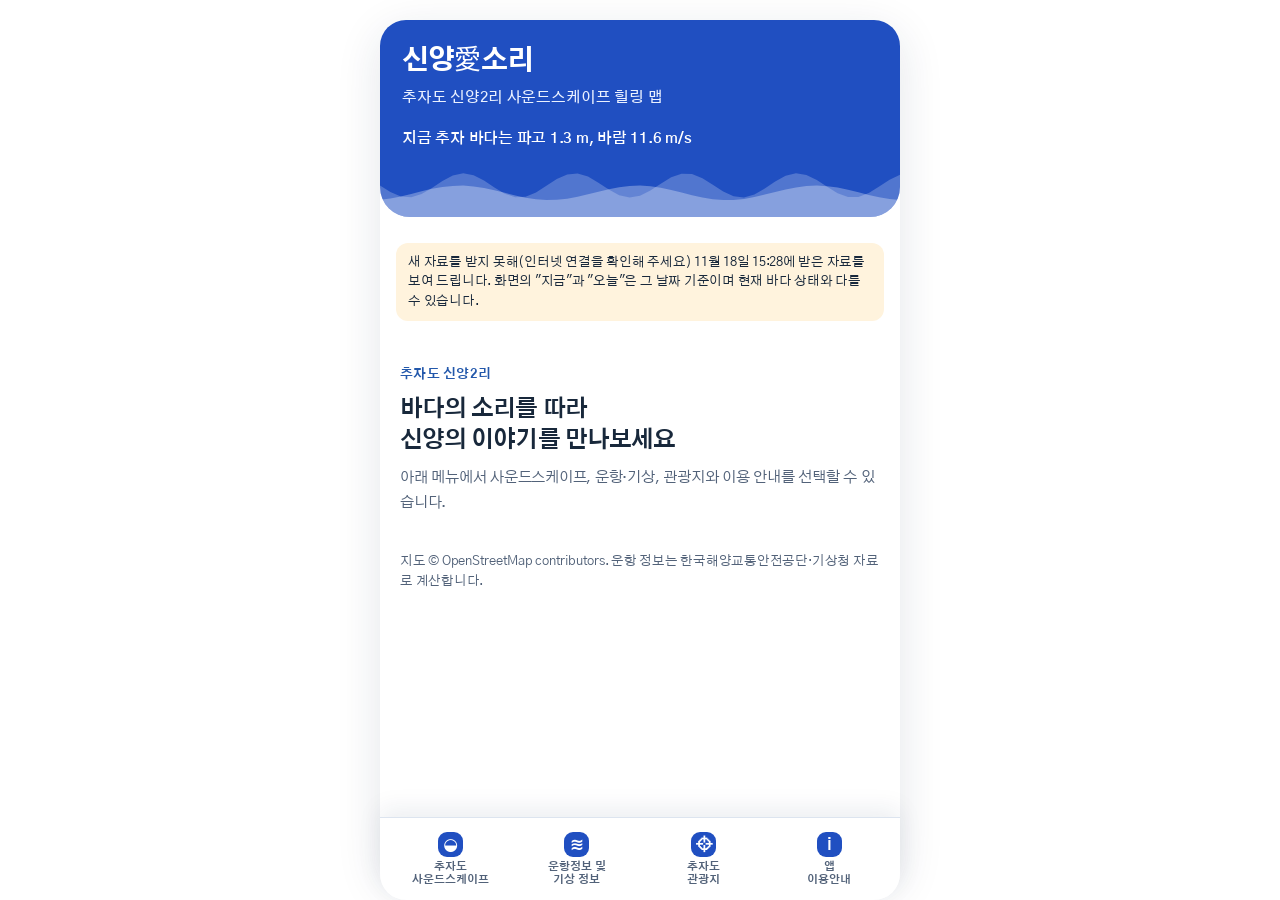
==== commit 3a117b75: "운항정보: 바다 상태 조정 칸 숨김 Co-Authored-By: Claude Fable 5.2 <noreply@anthropic.com> Claude-Session: https:/" ====
--- a/신양애소리.html
+++ b/신양애소리.html
@@ -126,6 +126,7 @@
 .sched time{font-family:var(--mono);font-weight:600;font-variant-numeric:tabular-nums}
 .sched div{min-width:0}
 .sched em{font-style:normal;color:var(--muted);font-size:12px;display:block}
+section[hidden]{display:none!important}
 .pill{font-size:12px;font-weight:600;border-radius:999px;padding:2px 9px;white-space:nowrap;background:var(--none);color:var(--muted)}
 .shipnow{list-style:none;margin:0;padding:0;display:flex;flex-direction:column}
 .shipnow li{display:grid;grid-template-columns:1fr auto;gap:10px;align-items:center;padding:10px 0;border-top:1px solid var(--line)}
@@ -730,7 +731,7 @@
     <div class="advice" id="advice"></div>
   </section>
 
-  <section>
+  <section hidden>
     <h2>바다 상태</h2>
     <div class="presets" id="presets" role="group" aria-label="바다 상태 예시"></div>
     <div class="ctl"><label for="wave">유의파고</label><output id="o-wave"></output>
@@ -803,7 +804,7 @@
 
 <script>
 (function(){
-  var D={"ships":[{"key":"santa","name":"산타모니카","route":"진도 ↔ 상추자 ↔ 제주","kind":"쾌속선","first":"2022-12-01","last":"2026-05-31","sail":3634,"ctrl":413,"off":1328,"mon":[[338,88],[212,36],[237,27],[376,26],[390,18],[314,8],[334,16],[348,12],[314,24],[285,28],[186,46],[300,84]],"dayrate":[[86,25],[59,10],[69,10],[112,10],[114,7],[85,3],[88,6],[88,4],[84,7],[79,8],[54,12],[84,24]],"cond":{"y1":[[56,26],[25,7],[12,1],[25,9]],"y0":[[151,27],[247,15],[234,9],[176,16]]},"ym":[["2022-12",114,38],["2023-01",110,30],["2023-02",24,0],["2023-03",83,5],["2023-04",110,10],["2023-05",112,8],["2023-06",108,2],["2023-07",116,4],["2023-08",116,4],["2023-09",112,4],["2023-10",112,4],["2023-11",94,20],["2023-12",98,18],["2024-01",116,30],["2024-02",102,12],["2024-03",66,10],["2024-04",104,0],["2024-05",110,2],["2024-06",106,6],["2024-07",106,6],["2024-08",114,4],["2024-09",102,14],["2024-10",98,10],["2024-11",92,26],["2024-12",88,28],["2025-01",112,28],["2025-02",86,24],["2025-03",58,12],["2025-04",106,10],["2025-05",110,8],["2025-06",100,0],["2025-07",112,6],["2025-08",118,4],["2025-09",100,6],["2025-10",75,14],["2026-03",30,0],["2026-04",56,6],["2026-05",58,0]],"strip":"[base64]","stripEnd":"2026-05-31","pts":[[1.1,7.0,0],[0.9,6.2,0],[1.8,10.2,1],[1.7,10.4,1],[1.1,9.2,0],[1.1,7.7,0],[0.6,5.4,0],[0.7,7.5,0],[1.8,9.7,1],[0.9,4.6,0],[1.7,8.5,1],[3.2,12.7,1],[1.0,1.9,0],[1.5,9.4,0],[2.1,13.1,1],[4.3,14.9,1],[1.5,5.9,0],[0.5,2.7,0],[2.0,10.7,1],[4.0,15.2,1],[2.4,11.4,1],[1.3,10.0,1],[1.0,7.6,0],[0.7,6.1,0],[1.0,5.9,0],[0.9,7.0,0],[1.0,8.4,0],[0.9,8.0,0],[1.1,8.3,0],[1.5,9.3,0],[0.3,5.5,0],[0.3,0.3,0],[2.5,12.0,1],[0.6,0.2,0],[1.1,4.7,0],[1.1,5.7,0],[0.7,7.8,0],[1.3,10.8,1],[2.6,11.1,1],[2.7,12.4,1],[1.0,6.2,0],[0.7,5.2,0],[1.5,8.8,1],[0.7,3.6,0],[0.7,4.7,0],[1.3,8.4,0],[3.6,16.5,1],[1.8,5.9,0],[0.8,5.8,0],[1.5,10.9,1],[2.0,7.9,1],[1.4,7.3,0],[1.4,7.3,0],[0.4,5.6,0],[1.7,9.6,0],[1.0,7.9,0],[0.8,5.8,0],[0.4,4.4,0],[0.4,3.9,0],[1.0,6.4,0],[0.4,2.9,1],[0.4,4.9,1],[1.8,6.8,0],[0.9,6.1,0],[1.0,2.7,0],[1.9,9.4,0],[1.0,5.8,0],[1.2,6.9,0],[0.6,6.7,0],[0.3,2.3,0],[0.7,7.0,0],[1.1,8.0,0],[0.6,5.0,0],[1.6,7.8,1],[1.2,7.4,0],[1.1,6.7,0],[1.0,8.0,0],[0.3,3.4,0],[0.2,2.8,0],[0.3,4.0,0],[0.6,5.6,0],[1.1,2.0,0],[2.8,10.2,1],[1.7,10.9,0],[1.5,3.3,0],[0.9,7.6,0],[1.0,5.3,0],[0.7,3.0,0],[1.2,8.5,0],[1.3,7.6,0],[0.7,5.6,0],[0.3,1.5,0],[0.4,4.7,0],[1.0,5.5,0],[0.9,8.8,0],[1.0,3.2,0],[0.8,7.5,0],[2.1,10.0,1],[2.8,8.4,1],[1.4,7.1,0],[1.4,9.5,0],[0.6,5.6,0],[0.6,3.1,0],[0.4,2.7,0],[0.5,5.0,0],[0.8,2.4,0],[0.6,3.5,0],[0.4,3.3,0],[1.0,7.2,1],[1.9,10.8,1],[1.3,4.2,0],[2.5,10.8,1],[0.3,3.2,0],[0.3,4.0,0],[0.5,0.5,0],[0.4,1.4,0],[0.4,3.5,0],[1.3,11.0,0],[1.5,3.7,0],[0.9,2.9,0],[0.3,1.3,0],[0.5,5.5,0],[0.6,6.6,0],[0.4,1.1,0],[0.2,2.8,0],[0.3,3.6,0],[0.6,5.4,0],[0.7,6.2,0],[0.5,1.4,0],[1.2,5.5,0],[0.7,3.6,0],[0.7,6.6,0],[0.4,4.0,0],[0.7,7.9,0],[0.4,4.0,0],[0.7,4.2,0],[0.6,6.2,0],[0.5,2.7,0],[0.4,4.0,0],[0.3,0.3,0],[0.3,3.6,0],[0.4,1.8,0],[0.3,2.2,0],[0.4,0.4,0],[0.4,6.1,0],[1.4,8.4,0],[0.8,5.2,0],[0.4,1.4,0],[0.8,7.8,0],[1.5,8.5,1],[1.4,5.5,0],[1.2,5.0,0],[1.3,8.8,0],[1.5,5.0,0],[1.1,2.1,0],[1.1,4.6,0],[0.8,4.5,0],[1.1,6.5,0],[1.1,3.7,0],[0.9,8.0,0],[1.3,4.5,0],[1.2,6.1,0],[1.2,7.0,0],[1.1,6.9,0],[1.4,8.1,0],[1.7,10.0,0],[2.7,11.6,1],[1.9,7.5,0],[1.1,5.9,0],[1.6,5.8,0],[0.5,2.2,0],[0.6,5.6,0],[1.4,10.1,0],[1.4,9.1,0],[1.3,6.7,0],[0.9,5.9,0],[0.6,3.1,0],[1.1,4.7,0],[1.4,6.2,0],[1.6,5.9,0],[1.2,5.1,0],[0.7,4.8,0],[0.6,5.8,0],[0.7,5.5,0],[1.1,7.1,0],[2.3,6.4,0],[1.5,6.5,0],[0.7,5.6,0],[0.9,4.8,0],[1.0,4.9,0],[2.3,13.7,1],[0.8,5.7,0],[0.7,2.8,0],[0.5,3.8,0],[0.7,4.7,0],[0.9,3.1,0],[0.5,2.5,0],[0.6,5.3,0],[0.3,1.6,0],[0.2,1.4,0],[0.6,7.1,0],[1.3,7.2,0],[1.3,9.2,0],[0.8,4.7,0],[0.5,4.9,0],[0.3,2.8,0],[0.3,5.5,0],[1.2,2.2,0],[0.9,7.4,0],[0.6,6.2,0],[0.8,7.7,0],[1.2,3.3,0],[0.6,3.3,0],[0.9,7.5,0],[0.8,3.1,0],[1.1,6.1,0],[1.1,5.1,0],[0.7,2.3,0],[0.5,4.1,0],[0.4,3.0,0],[0.3,4.3,0],[0.6,6.4,0],[0.5,5.0,0],[1.1,4.4,0],[0.4,0.7,0],[0.5,1.4,0],[0.4,3.9,0],[0.2,2.3,0],[1.4,9.3,0],[0.9,5.6,0],[0.8,6.6,0],[2.3,12.0,1],[1.3,9.0,0],[0.5,1.6,0],[0.6,4.2,0],[0.3,4.3,0],[0.4,4.7,0],[0.7,2.9,0],[0.7,8.0,0],[0.8,8.3,0],[1.1,8.7,0],[0.5,4.8,0],[2.0,9.3,1],[1.4,8.4,0],[0.8,4.6,0],[2.4,12.2,0],[1.3,5.7,0],[1.0,6.7,0],[1.0,6.3,0],[0.8,5.8,0],[1.0,4.4,0],[0.6,2.1,0],[0.6,6.4,0],[1.0,6.6,0],[0.4,3.4,0],[1.3,9.5,0],[1.2,3.5,0],[0.7,1.6,0],[0.3,0.8,0],[0.2,2.2,0],[0.3,1.7,0],[0.2,3.5,0],[1.1,10.6,0],[0.7,4.9,0],[0.4,3.8,0],[0.6,5.1,0],[0.2,0.3,0],[0.8,7.2,0],[0.7,4.0,0],[0.7,4.0,0],[0.6,3.7,0],[2.2,9.7,1],[2.4,8.4,0],[2.5,12.3,1],[1.4,10.0,0],[1.9,10.0,0],[0.8,4.8,0],[0.4,6.3,0],[2.7,12.0,1],[3.8,12.5,1],[1.0,7.1,0],[1.0,6.8,0],[0.4,1.9,0],[1.0,4.0,0],[2.6,11.7,1],[1.2,8.9,0],[0.5,3.8,0],[0.8,9.7,0],[1.3,8.3,0],[1.5,9.3,0],[2.0,10.9,0],[0.9,2.8,0],[0.8,6.2,0],[0.4,0.3,0],[0.3,2.9,0],[0.5,4.6,0],[0.3,2.3,0],[3.0,13.2,1],[1.2,2.6,0],[0.5,1.7,0],[1.3,3.3,0],[1.5,6.6,0],[1.0,6.3,0],[1.7,9.0,1],[0.7,3.3,0],[0.5,5.6,0],[1.6,10.1,1],[0.8,6.1,0],[1.1,5.1,0],[0.5,7.1,0],[1.0,8.3,0],[2.2,10.5,1],[1.0,7.9,0],[0.8,5.7,0],[3.1,14.9,1],[3.3,15.8,1],[1.4,7.5,1],[2.9,13.2,1],[2.6,13.4,1],[1.6,8.4,0],[1.0,6.9,0],[0.6,5.2,0],[1.2,7.2,0],[0.5,4.0,0],[0.3,3.2,0],[0.7,7.3,1],[1.3,3.2,0],[0.9,5.2,0],[1.9,8.7,0],[1.5,6.9,1],[2.1,9.4,1],[1.8,5.9,0],[1.6,8.4,0],[1.3,7.9,0],[2.1,11.8,0],[1.6,9.9,0],[1.6,10.3,0],[1.3,4.4,0],[1.7,6.1,0],[0.6,5.1,0],[0.5,2.3,0],[2.0,9.1,0],[0.8,4.9,0],[1.3,8.4,0],[2.4,12.2,1],[2.2,11.5,1],[2.0,10.3,1],[0.9,1.6,0],[0.9,1.9,0],[1.3,7.3,0],[0.9,0.3,0],[0.8,2.0,0],[0.4,0.0,0],[0.7,1.9,0],[1.3,1.6,0],[1.2,3.7,0],[0.6,0.0,0],[0.3,1.5,0],[0.3,5.5,0],[0.6,6.1,0],[1.3,4.8,0],[0.6,2.3,0],[0.5,2.5,0],[0.3,1.9,0],[0.8,3.8,0],[1.2,2.6,0],[0.5,1.6,0],[0.5,1.4,0],[0.3,0.0,0],[1.0,5.6,0],[0.9,1.9,0],[1.2,6.8,0],[2.2,12.1,0],[1.0,6.6,0],[0.5,3.3,0],[0.2,2.2,0],[0.3,3.7,0],[0.3,1.8,0],[1.9,12.1,0],[0.8,6.6,0],[0.9,5.0,0],[0.8,5.4,0],[0.5,3.1,0],[0.6,6.3,0],[0.9,4.7,0],[1.2,7.4,0],[2.0,10.2,0],[0.4,4.1,0],[1.1,6.8,0],[0.8,6.0,0],[0.8,6.1,0],[0.3,1.8,0],[0.2,1.8,1],[1.4,7.6,0],[1.2,9.1,0],[0.8,3.8,0],[0.4,3.3,0],[0.3,2.6,0],[0.4,7.1,0],[1.1,7.7,0],[0.7,6.5,0],[1.2,9.3,0],[1.0,5.0,0],[0.7,3.5,0],[0.8,7.5,0],[0.6,3.3,0],[0.3,3.5,0],[0.3,1.1,0],[0.6,6.7,0],[0.5,2.7,0],[0.2,0.2,0],[0.6,4.1,0],[0.4,2.6,0],[0.6,2.5,0],[0.3,4.3,0],[0.3,1.1,0],[0.3,2.9,0],[0.4,0.5,0],[0.5,4.5,0],[0.5,4.2,0],[0.5,3.9,0],[0.6,2.4,0],[0.3,3.4,0],[1.0,5.3,0],[0.8,8.6,1],[1.5,3.2,0],[1.2,3.7,0],[0.6,4.4,0],[0.5,2.8,0],[0.6,7.7,0],[0.6,6.8,0],[0.7,5.2,0],[2.2,9.0,1],[1.4,2.9,0],[2.0,10.1,1],[1.7,5.0,0],[1.0,5.5,0],[1.4,4.0,0],[1.7,11.0,0],[1.4,9.1,0],[1.5,8.9,0],[1.3,6.0,0],[1.1,0.5,1],[0.6,1.3,0],[0.5,4.3,0],[0.7,3.2,0],[0.8,5.5,0],[0.9,6.6,0],[1.6,10.8,0],[1.2,2.9,0],[1.4,7.9,0],[1.3,4.2,0],[0.9,5.8,0],[0.9,6.7,0],[0.6,3.8,0],[1.8,4.5,0],[3.1,5.7,1],[2.8,6.6,0],[1.8,6.9,0],[1.3,5.9,0],[0.7,5.4,0],[0.8,5.0,0],[1.3,5.6,0],[0.8,4.6,0],[0.6,2.4,0],[0.4,1.9,0],[0.4,5.1,0],[0.3,2.8,0],[0.2,1.4,0],[0.2,1.1,0],[0.3,4.2,0],[0.6,6.6,0],[0.9,6.3,0],[0.9,6.0,0],[0.8,5.7,0],[0.8,5.4,0],[0.6,6.1,0],[0.8,6.9,0],[0.9,7.8,0],[2.1,11.0,0],[1.0,2.9,0],[0.6,1.2,0],[0.3,2.0,0],[0.3,3.6,0],[1.7,8.2,1],[1.4,6.1,0],[0.9,6.3,0],[0.4,1.7,0],[0.4,0.9,0],[0.4,3.5,0],[0.7,4.8,0],[0.4,1.9,0],[0.5,3.6,0],[0.5,3.6,0],[0.4,5.7,0],[1.3,9.4,0],[0.8,7.1,0],[1.0,0.4,0],[0.7,4.1,0],[0.4,3.4,0],[2.3,11.1,0],[1.0,5.3,0],[0.7,5.5,0],[1.0,8.5,1],[1.8,8.9,0],[1.7,8.4,1],[2.3,11.9,1],[1.4,7.2,0],[0.4,5.4,0],[0.8,7.4,0],[0.9,7.3,0],[2.7,11.1,1],[1.5,8.2,0],[0.7,0.6,0],[1.6,8.4,0],[1.4,8.3,0],[1.3,6.4,0],[1.3,7.3,0],[1.3,6.8,0],[0.9,7.7,0],[0.9,5.7,0],[0.7,3.9,0],[1.6,7.0,0],[0.6,6.1,0],[0.5,3.6,0],[0.7,7.3,0],[1.0,7.2,0],[0.5,3.1,0],[1.5,9.1,0],[1.5,6.8,0],[1.0,9.9,1],[3.6,14.4,1],[2.1,10.5,0],[1.1,5.8,0],[1.4,10.1,0],[2.2,11.6,0],[1.6,10.0,1],[1.4,7.1,0],[1.0,7.9,0],[2.2,11.5,0],[1.0,8.0,0],[1.9,10.1,0],[1.4,11.2,1],[2.4,9.3,1],[1.4,7.1,0],[0.6,1.4,0],[1.3,9.2,0],[1.1,8.1,0],[1.0,6.9,0],[1.2,8.2,0],[0.8,7.4,0],[0.7,5.7,0],[0.5,5.3,0],[1.6,8.6,0],[0.8,8.2,0],[1.3,7.2,0],[1.9,10.2,1],[2.5,13.0,1],[1.1,5.9,0],[0.5,2.0,0],[1.2,7.5,0],[0.9,4.3,0],[0.7,3.7,0],[1.5,10.0,0],[3.4,14.1,1],[3.1,7.2,1],[3.1,13.4,1],[1.2,4.9,0],[0.4,4.8,0],[0.7,4.2,0],[1.1,7.1,0],[0.6,6.5,0],[1.3,9.8,0],[1.2,5.7,0],[0.6,2.1,0],[2.7,11.1,1],[1.1,6.3,0],[0.8,6.5,0],[0.8,7.6,0],[0.8,5.3,0],[2.3,10.5,1],[1.9,11.0,1],[0.6,4.5,0],[1.9,10.0,0],[0.6,2.4,0],[2.5,12.5,1],[2.7,11.7,1],[1.0,5.5,0],[1.2,6.0,0],[0.5,2.4,0],[2.7,11.0,1],[1.3,9.2,0],[0.7,3.4,0],[1.4,8.7,0],[0.9,5.2,0],[0.8,7.5,0],[2.3,10.6,1],[1.8,6.7,1],[2.3,12.3,1],[2.1,9.4,0],[1.3,7.1,0],[1.0,7.0,0],[0.9,4.3,0],[1.1,4.1,0],[1.8,10.5,1],[1.2,8.6,0],[1.1,5.7,0],[0.4,2.7,0],[0.2,2.7,0],[0.6,3.3,0],[0.4,3.5,0],[0.4,5.6,0],[0.8,5.4,0],[1.4,8.3,0],[1.8,7.3,0],[2.8,13.5,1],[3.2,12.4,1],[2.4,10.3,1],[0.6,1.1,0],[0.6,6.0,0],[2.5,16.4,1],[1.3,8.2,0],[3.1,12.9,1],[1.7,9.0,0],[3.5,16.2,1],[1.4,8.1,0],[0.7,6.7,0],[0.3,6.2,0],[1.2,8.0,0],[1.7,6.5,0],[0.6,1.3,0],[0.3,2.0,0],[0.2,3.6,0],[2.0,10.2,1],[1.8,10.2,1],[2.0,10.9,0],[1.3,9.0,0],[1.3,8.9,0],[1.2,7.9,0],[1.5,9.9,0],[2.0,10.7,0],[0.5,2.9,0],[0.9,4.9,0],[0.3,4.6,0],[0.6,2.3,0],[0.5,3.2,0],[0.8,3.5,0],[3.9,15.6,1],[4.1,15.8,1],[1.1,7.6,0],[2.2,7.4,0],[1.2,7.6,0],[1.1,4.3,0],[0.9,5.9,0],[0.8,6.1,0],[0.6,2.5,0],[1.7,4.9,0],[2.0,11.3,1],[1.0,6.8,0],[0.8,4.4,0],[0.5,1.1,0],[0.6,6.4,0],[1.0,5.1,0],[0.4,2.0,0],[1.3,6.9,0],[0.5,3.5,0],[0.3,4.0,0],[1.2,3.5,0],[0.4,5.1,0],[0.4,5.3,1],[0.4,0.4,0],[1.0,2.8,0],[1.9,12.3,1],[2.2,7.5,1],[1.6,3.8,0],[1.9,11.0,0],[1.2,7.1,0],[0.9,5.9,0],[0.6,4.6,0],[1.3,8.5,0],[1.0,9.7,0],[1.0,4.4,0],[0.5,1.9,0],[0.6,3.9,0],[0.2,0.5,0],[0.2,0.1,0],[0.3,4.8,0],[0.6,4.2,0],[0.5,3.0,0],[1.3,11.3,0],[0.7,5.3,0],[1.9,12.7,0],[0.7,2.2,0],[0.9,2.4,0],[0.4,4.0,0],[1.9,11.8,1],[1.1,4.4,0],[0.5,3.8,0],[0.6,3.3,0],[1.1,7.5,1],[0.5,5.3,0],[0.8,6.9,0],[0.6,5.4,0],[0.6,2.8,0],[0.8,0.9,1],[1.7,3.0,0],[0.9,3.4,0],[0.4,1.7,0],[0.3,1.1,0],[0.2,2.0,0],[0.3,6.2,0],[0.3,1.9,0],[0.4,3.4,0],[0.2,0.9,0],[0.6,7.5,0],[1.0,6.7,0],[0.6,6.7,0],[0.4,0.3,0],[0.4,4.5,0],[0.4,2.3,0],[0.4,2.8,0],[0.4,3.3,0],[0.5,1.7,0],[0.3,4.1,0],[0.3,0.8,0],[0.7,8.2,0],[1.2,5.4,0],[1.7,2.7,0],[1.3,4.2,0],[1.3,7.9,0],[0.7,2.1,0],[1.3,9.6,0],[1.8,9.7,0],[0.9,4.8,0],[0.5,4.1,0],[1.1,5.4,0],[0.8,5.9,0],[0.5,3.8,0],[0.3,3.6,0],[0.4,4.2,0],[0.4,2.3,0],[0.5,4.9,0],[0.5,5.6,0],[0.5,4.1,0],[0.5,5.0,0],[0.8,4.5,0],[0.5,0.2,0],[0.6,8.2,0],[1.9,12.0,0],[1.5,10.2,0],[2.7,9.7,1],[1.7,9.6,1],[0.7,4.6,0],[0.5,4.8,0],[0.9,2.6,0],[1.5,9.2,0],[0.9,5.7,0],[1.2,8.9,0],[0.9,4.7,0],[1.3,5.2,0],[1.2,4.9,0],[0.9,5.1,0],[0.5,4.8,0],[0.7,7.8,0],[1.2,10.5,0],[1.4,11.4,0],[0.8,6.9,0],[0.7,7.3,0],[1.1,10.1,0],[1.6,8.6,0],[0.9,6.1,0],[0.8,1.9,0],[0.9,8.8,0],[1.5,6.8,0],[1.2,7.1,0],[1.8,10.5,0],[1.9,4.2,0],[1.1,2.1,0],[1.0,5.4,0],[2.0,11.5,1],[1.1,5.4,0],[1.4,8.3,0],[1.2,8.2,0],[0.8,4.7,0],[0.5,0.4,0],[0.4,2.1,0],[0.4,3.4,0],[0.5,4.2,0],[0.5,5.2,0],[0.4,2.5,0],[0.8,3.2,0],[0.9,1.8,0],[0.8,3.4,0],[1.2,5.9,0],[0.5,0.8,0],[0.3,4.5,0],[0.5,2.5,0],[0.3,3.0,0],[0.5,1.4,0],[0.7,3.6,0],[0.5,4.3,0],[0.3,3.6,0],[0.6,2.0,0],[0.7,5.8,0],[1.1,3.0,0],[0.5,3.5,0],[1.0,7.2,0],[0.8,5.9,0],[1.2,9.3,0],[1.9,11.5,0],[2.1,8.7,0],[0.7,3.4,0],[0.6,7.6,0],[0.5,3.2,0],[0.8,6.6,0],[2.2,12.0,0],[1.6,7.6,0],[0.8,6.3,0],[2.6,11.8,1],[2.0,10.1,1],[1.6,5.7,0],[1.2,3.5,0],[0.8,3.5,0],[0.5,10.1,0],[0.7,6.8,0],[0.8,6.5,0],[0.4,1.4,0],[0.4,3.0,0],[0.3,2.2,0],[2.6,4.5,1],[1.3,6.0,0],[0.5,3.8,0],[0.5,2.8,0],[0.7,6.4,0],[1.0,7.3,0],[1.7,7.8,0],[2.2,10.2,0],[1.0,5.7,0],[0.3,3.1,0],[0.4,3.2,0],[0.8,5.8,0],[1.1,6.5,0],[2.6,14.1,0],[1.5,9.8,0],[2.1,9.4,1],[2.1,9.2,1],[2.1,9.4,1],[0.7,3.9,0],[0.4,3.8,0],[1.2,6.3,0],[0.5,4.5,0],[0.3,4.1,0],[0.3,3.1,0],[0.5,6.0,0],[1.5,10.2,0],[0.9,5.6,0],[0.7,4.1,0],[0.2,0.8,0],[0.5,3.8,0],[0.3,4.3,0],[0.9,7.9,0],[1.4,8.0,0],[0.3,1.7,0],[0.3,2.6,0],[1.7,7.7,1],[1.1,3.3,0],[1.4,7.9,0],[1.1,9.2,0],[0.5,1.2,0],[1.0,5.3,0],[0.9,1.9,0],[0.5,3.2,0],[1.1,8.0,0],[2.0,10.1,1],[1.6,8.4,0],[1.6,12.7,0],[0.9,7.1,0],[0.5,3.9,0],[1.0,5.0,0],[0.5,5.6,0],[1.0,7.5,0],[1.1,4.0,0],[1.0,2.7,0],[0.5,1.4,0],[0.3,2.8,0],[0.7,5.7,0],[0.4,3.7,0],[0.3,5.2,0],[1.0,5.2,0],[0.6,1.7,0],[1.4,7.0,0],[1.8,5.1,0],[0.5,1.4,0],[0.6,2.5,0],[0.3,2.8,0],[0.9,7.7,0],[0.4,3.6,0],[0.3,2.0,0],[0.4,4.1,0],[0.5,10.8,0],[0.3,1.4,0],[1.7,10.6,0],[0.5,2.0,0],[0.3,1.6,0],[0.3,0.6,0],[0.6,2.3,0],[0.8,4.1,0],[0.7,6.5,0],[0.8,8.8,0],[1.3,9.1,0],[1.2,10.1,0],[1.3,7.4,0],[1.5,11.9,0],[0.9,4.8,0],[0.6,5.0,0],[0.3,2.7,0],[0.2,0.8,0]]},{"key":"songlim","name":"송림블루오션","route":"제주 ↔ 추자 ↔ 완도","kind":"카페리","first":"2022-12-01","last":"2026-05-31","sail":1631,"ctrl":207,"off":359,"mon":[[156,40],[113,32],[157,17],[150,18],[197,11],[150,6],[135,17],[102,1],[100,8],[119,17],[114,18],[138,22]],"dayrate":[[78,20],[58,16],[78,9],[77,10],[99,6],[76,3],[70,10],[52,1],[50,5],[57,9],[54,8],[60,10]],"cond":{"y1":[[42,18],[19,6],[12,4],[21,7]],"y0":[[124,18],[203,12],[162,7],[124,11]]},"ym":[["2022-12",24,6],["2023-01",42,12],["2023-02",46,12],["2023-03",52,8],["2023-04",46,14],["2023-05",52,6],["2023-06",44,4],["2023-07",26,9],["2024-05",28,0],["2024-06",52,2],["2024-07",54,4],["2024-08",55,1],["2024-09",52,4],["2024-10",58,8],["2024-11",52,8],["2024-12",44,4],["2025-01",60,16],["2025-02",29,12],["2025-03",59,9],["2025-04",50,2],["2025-05",59,5],["2025-06",54,0],["2025-07",55,4],["2025-08",47,0],["2025-09",48,4],["2025-10",61,9],["2025-11",62,10],["2025-12",70,12],["2026-01",54,12],["2026-02",38,8],["2026-03",46,0],["2026-04",54,2],["2026-05",58,0]],"strip":"[base64]","stripEnd":"2026-05-31","pts":[[1.5,5.9,0],[0.5,2.7,0],[1.3,5.3,0],[2.0,10.7,1],[4.0,15.2,1],[2.4,11.4,1],[1.0,7.6,0],[0.7,6.1,0],[1.0,7.7,0],[1.0,5.9,0],[0.9,7.0,0],[1.0,8.4,0],[0.9,8.0,0],[1.1,8.3,0],[1.5,9.3,0],[0.6,4.7,0],[0.3,0.3,0],[2.5,12.0,1],[0.6,0.2,0],[1.1,4.7,0],[1.1,5.7,0],[0.6,4.3,0],[2.6,11.1,1],[2.7,12.4,1],[1.0,6.2,0],[0.6,5.0,0],[0.7,5.2,0],[1.5,8.8,1],[2.0,7.9,1],[1.4,7.3,0],[1.4,7.3,0],[0.4,5.6,0],[0.9,7.7,0],[1.0,7.9,0],[0.8,5.8,0],[0.4,4.4,0],[0.4,3.9,0],[1.0,6.4,0],[1.0,8.1,0],[1.5,6.2,1],[0.6,5.6,0],[0.7,7.9,0],[1.8,8.3,1],[1.2,4.3,0],[0.4,2.4,0],[0.6,4.0,0],[1.4,11.7,1],[1.2,9.1,1],[1.4,10.6,1],[0.7,3.3,0],[1.3,9.1,0],[2.1,11.5,1],[1.4,9.2,0],[0.5,0.9,0],[0.5,4.9,0],[0.5,2.4,0],[0.6,3.6,0],[0.3,2.2,0],[0.9,6.7,0],[0.5,1.6,0],[0.4,2.9,1],[0.4,4.9,1],[1.8,6.8,1],[0.9,6.1,0],[1.0,2.7,0],[1.0,5.8,0],[1.2,6.9,0],[0.6,6.7,0],[0.3,2.3,0],[0.7,7.0,0],[1.1,8.0,0],[1.6,7.8,1],[1.2,7.4,0],[1.1,6.7,0],[1.0,8.0,0],[0.3,3.4,0],[0.2,2.8,0],[0.6,5.6,0],[1.1,2.0,0],[2.8,10.2,1],[2.5,11.5,1],[0.9,7.6,0],[1.0,5.3,0],[0.7,3.0,0],[1.2,8.5,0],[0.7,5.6,0],[0.4,4.7,0],[1.0,5.5,0],[0.9,8.8,1],[2.1,10.0,1],[2.8,8.4,1],[1.4,7.1,0],[1.4,9.5,0],[0.6,5.6,0],[0.4,2.7,0],[0.5,5.0,0],[0.8,2.4,0],[0.6,3.5,0],[0.4,3.3,0],[0.7,7.0,0],[1.9,10.8,1],[2.5,10.8,1],[0.3,3.2,0],[0.5,0.5,0],[0.4,1.4,0],[0.4,3.5,0],[1.5,3.7,0],[0.9,2.9,0],[0.3,1.3,0],[0.5,5.5,0],[0.6,6.6,0],[0.4,1.1,0],[0.3,3.6,0],[0.6,5.4,0],[0.7,6.2,0],[0.5,1.4,0],[0.7,3.6,0],[0.7,6.6,0],[0.4,4.0,0],[0.7,7.9,0],[0.4,4.0,0],[0.7,4.2,0],[0.6,6.2,0],[0.5,2.7,0],[0.4,4.0,0],[0.3,0.3,0],[0.4,1.8,0],[0.3,2.2,0],[0.4,0.4,0],[0.4,6.1,0],[1.0,5.4,0],[0.4,1.4,0],[0.8,7.8,0],[1.5,8.5,1],[1.2,5.0,0],[1.1,2.1,0],[1.1,4.6,0],[0.8,4.5,0],[1.1,6.5,1],[1.3,5.5,0],[0.9,8.0,1],[1.3,4.5,0],[1.2,6.1,1],[1.2,7.0,0],[1.1,6.9,0],[2.7,11.6,1],[1.9,7.5,1],[1.1,5.9,0],[0.3,1.8,0],[0.2,1.8,0],[1.2,9.1,0],[0.8,3.8,0],[0.4,3.3,0],[0.3,2.6,0],[0.4,7.1,0],[1.2,9.3,0],[1.0,5.0,0],[0.7,3.5,0],[0.8,7.5,0],[0.6,3.3,0],[0.3,3.5,0],[0.3,1.1,0],[0.6,6.7,0],[0.5,2.7,0],[0.2,0.2,0],[0.7,6.1,0],[0.6,4.1,0],[0.4,2.6,0],[0.6,2.5,0],[0.3,4.3,0],[0.3,1.1,0],[0.3,2.9,1],[0.5,4.5,0],[0.5,4.2,0],[0.5,3.9,0],[0.6,2.4,0],[0.3,3.4,0],[0.4,1.3,0],[1.0,5.3,0],[1.5,3.2,0],[1.2,3.7,0],[0.6,4.4,0],[0.5,2.8,0],[0.6,7.7,0],[0.6,6.8,0],[0.7,5.2,0],[2.2,9.0,0],[1.4,2.9,0],[1.7,5.0,0],[1.4,4.0,0],[1.7,11.0,0],[1.4,9.1,0],[1.5,8.9,0],[1.3,6.0,0],[1.8,7.3,0],[1.1,0.5,0],[0.6,1.3,0],[0.5,4.3,0],[0.7,3.2,0],[0.8,5.5,0],[0.9,6.6,0],[1.2,8.0,0],[1.2,2.9,0],[1.4,7.9,0],[1.3,4.2,0],[0.9,5.8,0],[0.9,6.7,0],[0.6,3.8,0],[1.8,4.5,0],[3.1,5.7,1],[2.8,6.6,1],[1.8,6.9,0],[1.3,5.9,0],[0.7,5.4,0],[0.8,5.0,0],[1.3,5.6,0],[0.8,4.6,0],[0.6,2.4,0],[0.4,1.9,0],[0.4,5.1,0],[0.3,2.8,0],[0.2,1.4,0],[0.2,1.1,0],[0.3,4.2,0],[0.6,6.6,0],[0.9,6.3,0],[0.9,6.0,0],[0.8,5.7,0],[0.8,5.4,0],[0.6,6.1,0],[0.8,6.9,0],[0.9,7.8,0],[1.7,8.2,0],[1.0,2.9,0],[0.6,1.2,0],[0.3,2.0,0],[0.3,3.6,0],[1.4,6.1,0],[0.9,6.3,0],[0.4,1.7,0],[0.4,0.9,0],[0.4,3.5,0],[1.4,8.6,0],[0.7,4.8,0],[0.4,1.9,0],[0.5,3.6,0],[0.5,3.6,0],[0.4,5.7,0],[1.3,9.4,0],[0.8,7.1,0],[0.7,4.1,0],[0.4,3.4,0],[2.3,11.1,1],[1.0,5.3,0],[0.7,5.5,0],[1.0,8.5,0],[1.8,8.9,0],[1.7,8.4,0],[2.3,11.9,1],[1.4,7.2,0],[1.1,8.0,0],[0.8,7.4,0],[0.9,7.3,0],[1.5,8.2,0],[0.7,0.6,0],[1.6,8.4,0],[1.4,8.3,0],[1.3,6.4,0],[1.3,7.3,0],[1.3,6.8,0],[0.9,7.7,0],[0.9,5.7,0],[0.7,3.9,0],[1.6,7.0,0],[0.6,6.1,0],[0.5,3.6,0],[0.7,7.3,0],[1.0,7.2,0],[0.5,3.1,0],[0.9,9.3,0],[1.5,9.1,0],[1.5,6.8,0],[1.0,9.9,1],[3.6,14.4,1],[2.1,10.5,0],[1.1,5.8,0],[2.9,10.7,1],[2.2,11.6,1],[1.6,10.0,0],[1.4,7.1,0],[1.0,7.9,0],[2.2,11.5,0],[1.0,8.0,0],[1.4,11.2,1],[2.4,9.3,0],[1.4,7.1,0],[0.6,1.4,0],[1.3,9.2,0],[1.2,8.8,0],[1.1,8.1,0],[1.0,6.9,0],[1.2,8.2,0],[0.8,7.4,0],[0.7,5.7,0],[0.5,5.3,0],[0.8,8.2,0],[1.3,7.2,0],[1.1,5.9,0],[0.5,2.0,0],[1.2,7.5,0],[0.9,4.3,0],[0.7,3.7,0],[1.5,10.0,0],[2.7,12.6,1],[3.1,7.2,1],[3.1,13.4,1],[1.2,4.9,0],[0.4,4.8,0],[0.7,4.2,0],[1.1,7.1,0],[0.6,6.5,0],[1.3,9.8,0],[1.2,5.7,0],[0.6,2.1,0],[1.1,6.3,0],[0.8,6.5,0],[0.8,7.6,0],[0.8,5.3,0],[0.6,4.5,0],[1.9,10.0,0],[0.6,2.4,0],[2.5,12.5,1],[2.7,11.7,1],[1.0,5.5,0],[1.2,6.0,0],[0.5,2.4,0],[1.3,9.2,0],[0.7,3.4,0],[0.4,4.0,0],[1.4,8.7,0],[0.9,5.2,0],[0.8,7.5,0],[1.8,11.3,1],[2.3,10.6,1],[1.8,6.7,1],[2.3,12.3,1],[2.1,9.4,0],[1.3,7.1,0],[1.0,7.0,0],[0.9,4.3,0],[1.1,4.1,0],[1.8,10.5,1],[1.2,8.6,0],[1.1,5.7,0],[0.4,2.7,0],[0.2,2.7,0],[0.6,3.3,0],[0.4,3.5,0],[0.8,5.4,0],[1.4,8.3,0],[1.8,7.3,0],[2.8,13.5,1],[3.2,12.4,1],[2.4,10.3,1],[0.6,1.1,0],[0.6,6.0,0],[2.5,16.4,1],[1.3,8.2,0],[2.7,12.9,1],[3.1,12.9,1],[2.8,12.9,1],[1.7,9.0,0],[3.5,16.2,1],[1.4,8.1,0],[1.3,8.9,0],[1.2,7.9,0],[1.5,9.9,0],[2.0,10.7,0],[0.5,2.9,0],[0.9,4.9,0],[0.6,2.3,0],[0.5,3.2,0],[0.8,3.5,0],[3.9,15.6,1],[0.9,5.2,0],[1.4,8.8,0],[1.0,4.0,0],[0.6,5.5,0],[0.7,7.3,0],[0.5,5.6,0],[0.4,2.4,0],[0.8,8.9,0],[1.2,7.7,0],[3.4,16.1,1],[2.0,10.8,1],[2.2,9.5,0],[2.2,10.8,1],[1.4,7.0,0],[1.1,7.6,0],[2.2,7.4,0],[1.2,7.6,0],[1.1,4.3,0],[0.9,5.9,0],[0.8,6.1,0],[0.6,2.5,0],[2.0,11.3,1],[1.0,6.8,0],[0.8,4.4,0],[0.5,1.1,0],[0.6,6.4,0],[0.6,2.9,0],[1.0,5.1,0],[0.4,2.0,0],[1.3,6.9,0],[0.5,3.5,0],[0.3,4.0,0],[1.2,3.5,0],[0.4,5.1,0],[0.4,0.4,0],[1.0,2.8,0],[1.9,12.3,1],[2.2,7.5,1],[1.6,3.8,0],[1.2,7.1,0],[0.9,5.9,0],[0.6,4.6,0],[1.3,8.5,0],[1.0,9.7,0],[1.0,4.4,0],[0.6,3.9,0],[0.2,0.5,0],[0.2,0.1,0],[0.3,4.8,0],[0.6,4.2,0],[0.5,3.0,0],[1.3,11.3,0],[0.7,5.3,0],[1.9,12.7,1],[0.7,2.2,0],[0.9,2.4,0],[0.4,4.0,0],[0.3,3.1,0],[1.9,11.8,1],[1.1,4.4,0],[0.5,3.8,0],[0.6,3.3,0],[1.1,7.5,0],[0.5,5.3,0],[0.8,6.9,0],[0.6,5.4,0],[0.6,2.8,0],[0.8,7.5,0],[1.7,3.0,0],[0.9,3.4,0],[0.4,1.7,0],[0.3,1.1,0],[0.2,2.0,0],[0.3,6.2,0],[0.3,1.9,0],[0.4,3.4,0],[0.2,0.9,0],[0.6,7.5,0],[1.0,6.7,0],[0.6,6.7,0],[0.4,0.3,0],[0.4,4.5,0],[0.4,2.3,0],[0.4,2.8,0],[0.4,3.3,0],[0.5,1.7,0],[0.3,4.1,0],[0.7,8.2,0],[1.2,5.4,0],[1.7,2.7,0],[1.3,4.2,0],[1.3,7.9,0],[0.7,3.3,0],[0.7,2.1,0],[1.3,9.6,0],[0.9,4.8,0],[0.5,4.1,0],[1.1,5.4,0],[0.8,5.9,0],[0.3,3.6,0],[0.4,4.2,0],[0.4,2.3,0],[0.5,4.9,0],[0.5,5.6,0],[0.5,4.1,0],[0.5,5.0,0],[0.8,4.5,0],[0.5,0.2,0],[0.6,8.2,0],[1.9,12.0,0],[2.7,9.7,1],[1.7,9.6,1],[0.7,4.6,0],[0.5,4.8,0],[0.9,2.6,0],[1.0,9.5,0],[1.5,9.2,0],[0.9,5.7,0],[1.2,8.9,0],[0.9,4.7,0],[1.3,5.2,0],[1.2,4.9,0],[0.9,5.1,0],[0.7,7.8,0],[1.2,10.5,0],[1.4,11.4,1],[0.8,6.9,0],[0.7,7.3,0],[1.1,10.1,0],[1.6,8.6,0],[0.9,6.1,0],[0.8,1.9,0],[0.9,8.8,0],[1.5,6.8,0],[1.1,5.4,0],[1.4,8.3,0],[1.2,8.2,0],[0.8,4.7,0],[0.5,0.4,0],[0.4,2.1,0],[0.4,3.4,0],[0.5,4.2,0],[0.5,3.4,0],[0.5,5.2,0],[0.4,2.5,0],[0.8,3.2,0],[0.9,1.8,0],[0.8,3.4,0],[1.2,5.9,0],[0.5,0.8,0],[0.5,2.5,0],[0.3,3.0,0],[0.5,1.4,0],[0.7,3.6,0],[0.5,4.3,0],[0.3,3.6,0],[0.6,2.0,0],[0.7,5.8,0],[1.1,3.0,0],[0.5,3.5,0],[1.0,7.2,0],[0.8,5.9,0],[0.7,3.4,0],[0.6,7.6,0],[0.5,3.2,0],[1.2,8.1,0],[0.8,6.6,0],[0.8,6.3,0],[2.6,11.8,1],[2.0,10.1,1],[1.6,5.7,0],[0.8,3.5,0],[0.5,10.1,0],[0.7,6.8,0],[0.8,6.5,0],[0.4,1.4,0],[0.4,3.0,0],[0.3,2.2,0],[2.6,4.5,1],[1.3,6.0,0],[0.5,3.8,0],[0.5,2.8,0],[0.7,6.4,0],[1.0,7.3,0],[2.2,10.2,0],[1.0,5.7,0],[0.3,3.1,0],[0.4,3.2,0],[0.8,5.8,0],[2.2,10.7,0],[1.5,9.8,1],[2.1,9.4,0],[2.1,9.2,1],[2.1,9.4,1],[1.7,9.3,0],[1.9,7.7,0],[1.2,7.0,0],[1.2,7.9,0],[1.4,8.3,0],[1.1,8.5,0],[1.4,8.2,0],[0.7,5.6,0],[1.8,10.2,0],[1.2,9.2,1],[1.2,7.8,0],[1.0,5.7,0],[0.8,7.1,0],[0.9,3.8,0],[1.1,8.7,0],[1.7,12.4,0],[1.2,9.2,0],[1.6,8.6,0],[1.4,10.7,0],[1.1,7.3,0],[1.5,8.7,0],[0.8,7.5,0],[0.5,5.7,0],[1.8,11.5,1],[1.5,5.0,0],[0.7,6.2,0],[0.8,5.8,0],[0.4,2.9,0],[0.2,1.1,0],[0.6,3.7,0],[2.3,12.3,1],[1.3,4.7,0],[2.1,5.5,0],[0.4,5.1,0],[1.2,5.8,0],[1.1,7.1,0],[1.3,9.3,0],[2.0,11.6,1],[1.1,8.4,0],[1.5,8.3,0],[0.4,2.0,0],[1.5,8.2,0],[0.8,5.1,0],[1.6,6.9,0],[3.5,13.0,1],[0.7,3.5,0],[1.2,9.8,0],[0.8,4.5,0],[0.6,3.3,0],[2.4,11.6,1],[1.1,4.1,0],[1.3,7.0,0],[2.6,13.3,1],[0.7,3.5,0],[0.4,1.6,0],[1.2,5.9,0],[1.2,7.9,0],[2.8,13.7,1],[1.7,10.2,0],[0.7,6.9,0],[1.1,9.1,0],[1.1,4.5,0],[1.8,10.0,0],[0.6,2.3,0],[3.8,13.8,1],[1.2,4.4,0],[1.9,7.4,0],[3.0,8.1,1],[0.5,5.6,0],[0.6,4.7,0],[2.3,10.9,1],[0.6,2.4,0],[0.5,3.2,0],[0.5,4.9,0],[1.8,9.6,1],[1.4,7.0,0],[1.0,7.9,0],[0.8,4.7,0],[0.5,4.1,0],[1.5,10.1,0],[0.9,5.2,0],[1.1,7.8,0],[1.0,4.4,0],[0.4,3.5,0],[1.3,7.6,0],[1.0,4.0,0],[0.6,3.8,0],[0.7,3.9,0],[0.4,3.8,0],[0.9,2.2,0],[1.2,6.3,0],[0.5,4.5,0],[0.3,4.1,0],[0.3,3.1,0],[0.5,6.0,0],[1.5,10.2,0],[0.9,5.6,0],[0.2,0.8,0],[0.5,3.8,0],[0.3,4.3,0],[0.9,7.9,0],[1.4,8.0,0],[0.7,2.4,0],[0.3,1.7,0],[0.3,2.6,0],[1.7,7.7,1],[1.1,3.3,0],[1.4,7.9,0],[1.1,9.2,0],[0.5,1.2,0],[1.0,5.3,0],[0.9,1.9,0],[0.5,3.2,0],[1.1,8.0,0],[1.0,2.6,0],[1.6,8.4,0],[1.6,12.7,0],[0.9,7.1,0],[0.5,3.9,0],[1.0,5.0,0],[0.5,5.6,0],[1.1,4.0,0],[1.0,2.7,0],[0.5,1.4,0],[0.3,2.8,0],[0.7,5.7,0],[0.4,3.7,0],[0.3,5.2,0],[1.0,5.2,0],[0.6,1.7,0],[1.4,7.0,0],[1.8,5.1,0],[0.5,1.4,0],[0.6,2.5,0],[0.3,2.8,0],[0.9,7.7,0],[0.4,3.6,0],[0.3,2.0,0],[0.4,4.1,0],[0.5,10.8,0],[1.7,10.6,0],[0.5,2.0,0],[0.3,1.6,0],[0.3,0.6,0],[0.6,2.3,0],[0.8,4.1,0],[0.7,6.5,0],[0.8,8.8,0],[1.3,9.1,0],[1.2,10.1,0],[1.3,7.4,0],[1.5,11.9,0],[1.2,9.5,0],[0.6,5.0,0],[0.3,2.7,0],[0.2,0.8,0]]},{"key":"queen","name":"퀸스타2호","route":"제주 ↔ 추자 ↔ 우수영","kind":"쾌속선","first":"2022-12-01","last":"2024-04-07","sail":824,"ctrl":178,"off":170,"mon":[[120,42],[92,25],[110,26],[52,10],[52,6],[58,8],[60,6],[58,6],[37,3],[64,8],[54,16],[67,22]],"dayrate":[[61,21],[51,15],[57,15],[31,8],[28,4],[29,4],[30,3],[30,3],[21,2],[30,4],[27,8],[34,11]],"cond":{"y1":[[45,19],[25,13],[10,5],[13,2]],"y0":[[91,24],[80,11],[76,3],[60,9]]},"ym":[["2022-12",11,0],["2023-01",60,20],["2023-02",51,11],["2023-03",59,10],["2023-04",41,9],["2023-05",52,6],["2023-06",58,8],["2023-07",60,6],["2023-08",58,6],["2023-09",37,3],["2023-10",64,8],["2023-11",54,16],["2023-12",56,22],["2024-01",60,22],["2024-02",41,14],["2024-03",51,16],["2024-04",11,1]],"strip":"[base64]","stripEnd":"2024-04-07","pts":[[1.0,7.6,0],[0.7,6.1,0],[1.0,7.7,0],[1.0,5.9,0],[0.9,7.0,0],[1.0,8.4,0],[0.9,8.0,0],[1.1,8.3,0],[1.5,9.3,1],[0.6,4.7,0],[0.3,5.5,0],[0.3,0.3,0],[2.5,12.0,1],[0.6,0.2,0],[1.1,4.7,0],[1.1,5.7,0],[0.7,7.8,0],[1.3,10.8,1],[2.6,11.1,1],[2.7,12.4,1],[1.0,6.2,0],[0.6,5.0,0],[0.7,5.2,0],[1.5,8.8,1],[0.7,3.6,0],[0.7,4.7,0],[1.3,8.4,0],[3.6,16.5,1],[1.8,5.9,0],[0.8,5.8,0],[1.5,10.9,1],[2.0,7.9,1],[1.4,7.3,0],[1.4,7.3,0],[0.4,5.6,0],[0.9,7.7,0],[1.7,9.6,0],[1.0,7.9,0],[0.8,5.8,0],[0.4,4.4,0],[0.4,3.9,0],[1.0,6.4,0],[0.9,7.0,1],[1.5,6.2,0],[0.6,5.6,0],[0.7,7.9,0],[1.3,7.3,0],[1.8,8.3,1],[1.2,4.3,0],[1.0,4.3,0],[0.4,2.4,0],[0.6,4.0,0],[1.4,11.7,1],[1.2,9.1,0],[1.4,10.6,1],[0.7,3.3,0],[0.7,5.5,0],[1.3,9.1,1],[2.1,11.5,1],[1.4,9.2,0],[0.5,0.9,0],[0.5,4.9,0],[0.5,2.4,0],[1.6,9.7,1],[0.6,3.6,0],[0.3,2.2,0],[1.3,4.4,0],[0.5,1.6,0],[0.4,2.9,0],[0.4,4.9,1],[1.8,6.8,1],[0.9,6.1,0],[1.0,2.7,0],[1.9,9.4,0],[1.0,5.8,0],[1.2,6.9,0],[0.6,6.7,0],[0.3,2.3,0],[0.7,7.0,0],[0.6,5.0,1],[1.6,7.8,1],[1.2,7.4,0],[1.1,6.7,0],[1.0,8.0,0],[0.3,3.4,0],[0.2,2.8,0],[0.3,4.0,0],[0.6,5.6,0],[1.1,2.0,0],[2.8,10.2,1],[1.7,10.9,1],[2.5,11.5,1],[1.5,3.3,0],[0.9,7.6,0],[1.0,5.3,0],[0.7,3.0,0],[1.2,8.5,0],[1.3,7.6,0],[0.3,1.5,0],[0.4,4.7,0],[1.0,5.5,0],[0.9,8.8,1],[1.0,3.2,0],[0.8,7.5,0],[2.1,10.0,1],[2.8,8.4,1],[0.4,2.7,0],[0.5,5.0,0],[0.8,2.4,0],[0.6,3.5,0],[0.4,3.3,0],[0.7,7.0,0],[1.9,10.8,1],[1.3,4.2,1],[2.5,10.8,1],[0.3,4.0,0],[0.5,0.5,0],[0.4,1.4,0],[0.4,3.5,0],[1.3,11.0,1],[1.5,3.7,0],[0.9,2.9,0],[0.3,1.3,0],[0.5,5.5,0],[0.6,6.6,0],[0.2,2.8,0],[0.3,3.6,0],[0.6,5.4,0],[0.7,6.2,0],[0.5,1.4,0],[1.2,5.5,0],[0.7,3.6,0],[0.7,6.6,0],[0.4,4.0,0],[0.7,7.9,0],[0.4,4.0,0],[0.5,5.2,0],[0.7,4.2,0],[0.6,6.2,0],[0.5,2.7,0],[0.4,4.0,0],[0.3,0.3,0],[0.3,3.6,0],[0.4,1.8,0],[0.3,2.2,0],[0.4,0.4,0],[0.4,6.1,0],[1.4,8.4,0],[1.0,5.4,0],[0.8,5.2,0],[0.4,1.4,0],[0.8,7.8,0],[1.5,8.5,1],[1.4,5.5,0],[1.3,8.8,1],[1.5,5.0,1],[1.1,2.1,0],[1.1,4.6,0],[0.8,4.5,0],[1.1,6.5,0],[1.3,5.5,0],[1.1,3.7,0],[0.9,8.0,0],[1.3,4.5,0],[1.2,6.1,0],[1.2,7.0,0],[1.1,6.9,0],[1.7,10.0,1],[2.7,11.6,1],[1.9,7.5,1],[1.1,5.9,0],[1.6,5.8,0],[1.0,6.7,0],[0.5,2.2,0],[0.6,5.6,0],[1.4,10.1,0],[1.4,9.1,0],[1.3,6.7,0],[0.9,5.9,0],[0.6,3.1,0],[1.1,4.7,0],[1.4,6.2,0],[1.6,5.9,0],[1.2,5.1,0],[0.7,4.8,0],[0.6,5.8,0],[0.7,5.5,0],[1.1,7.1,0],[2.3,6.4,1],[1.5,6.5,0],[0.7,5.6,0],[0.9,4.8,0],[1.0,4.9,0],[1.5,7.8,1],[2.3,13.7,1],[0.8,5.7,0],[0.7,2.8,0],[0.5,3.8,0],[0.7,4.7,0],[0.9,3.1,0],[0.7,5.3,0],[0.5,2.5,0],[0.6,5.3,0],[0.3,1.6,0],[0.2,1.4,0],[0.6,7.1,0],[1.3,7.2,0],[0.8,4.7,0],[0.5,4.9,0],[0.3,2.8,0],[0.3,5.5,0],[1.2,2.2,0],[0.9,7.4,0],[0.6,6.2,0],[0.8,7.7,0],[1.2,3.3,0],[0.6,3.3,0],[0.9,7.5,0],[0.5,5.0,0],[1.1,4.4,0],[0.4,0.7,0],[0.5,1.4,0],[0.4,3.9,0],[0.2,2.3,0],[0.8,8.3,0],[1.4,9.3,1],[0.9,5.6,0],[0.8,6.6,0],[2.3,12.0,1],[1.3,9.0,0],[0.5,1.6,0],[0.6,4.2,0],[0.3,4.3,0],[0.4,4.7,0],[0.7,2.9,0],[0.7,8.0,0],[0.8,8.3,0],[1.1,8.7,0],[0.5,4.8,0],[2.0,9.3,1],[1.4,8.4,0],[0.8,4.6,0],[2.4,12.2,1],[1.3,5.7,0],[1.0,6.7,0],[0.8,5.8,0],[1.0,4.4,0],[0.6,2.1,0],[0.6,6.4,0],[1.0,6.6,0],[0.4,3.4,0],[1.3,9.5,1],[1.2,3.5,0],[0.7,1.6,0],[0.3,0.8,0],[0.2,2.2,0],[0.3,1.7,0],[0.2,3.5,0],[1.1,10.6,1],[0.7,4.9,0],[0.4,3.8,0],[0.6,5.1,0],[0.2,0.3,0],[0.7,6.8,0],[0.8,7.2,0],[0.7,4.0,0],[0.7,4.0,0],[0.6,3.7,0],[2.2,9.7,1],[2.4,8.4,1],[2.5,12.3,1],[1.4,10.0,0],[1.9,10.0,1],[0.8,4.8,0],[0.5,4.2,0],[2.7,12.0,1],[3.8,12.5,1],[1.0,7.1,0],[1.0,6.8,0],[0.4,1.9,0],[0.3,1.7,0],[2.6,11.7,1],[1.2,8.9,0],[0.5,3.8,0],[0.8,9.7,0],[1.3,8.3,0],[1.5,9.3,1],[2.0,10.9,1],[0.9,2.8,0],[0.8,6.2,0],[0.4,0.3,0],[0.3,2.9,0],[0.5,4.6,0],[0.3,2.3,0],[3.0,13.2,1],[1.2,2.6,0],[0.5,1.7,0],[0.9,7.8,1],[1.3,3.3,0],[1.5,6.6,0],[1.0,6.3,0],[1.7,9.0,1],[0.7,3.3,0],[0.5,5.6,0],[1.6,10.1,1],[0.8,6.1,0],[1.1,5.1,0],[0.5,7.1,0],[1.0,8.3,1],[2.2,10.5,1],[1.0,7.9,0],[0.7,7.2,0],[0.8,5.7,0],[3.1,14.9,1],[3.3,15.8,1],[1.4,7.5,0],[2.9,13.2,1],[2.6,13.4,1],[1.6,8.4,1],[1.0,6.9,0],[0.6,5.2,0],[1.2,7.2,0],[0.5,4.0,0],[0.3,3.2,0],[1.3,3.2,0],[0.9,5.2,0],[1.9,8.7,1],[1.5,6.9,0],[3.0,14.5,1],[2.1,9.4,1],[1.6,8.4,0],[1.3,7.9,0],[2.1,11.8,1],[1.6,9.9,1],[1.6,10.3,1],[1.3,4.4,0],[1.7,6.1,0],[0.6,5.1,1],[2.7,13.8,1],[1.4,5.8,0],[1.1,9.0,0],[0.6,6.3,0],[0.7,5.4,0],[1.1,2.3,0],[0.4,0.0,0],[0.2,2.4,0],[0.2,3.1,0],[0.5,4.4,0],[1.4,7.3,0],[2.0,9.1,1],[0.8,4.9,0],[1.3,8.4,1],[2.4,12.2,1],[2.2,11.5,1],[2.0,10.3,1],[0.9,1.6,0],[0.9,1.9,0],[1.3,7.3,1],[0.8,2.0,0],[0.4,0.0,0],[0.7,1.9,0],[1.3,1.6,1],[1.2,0.0,0],[1.2,3.7,0],[0.6,0.0,0],[0.3,1.5,0]]}],"live":{"stations":[{"name":"제주여객선터미널","time":"2026-11-18T15:20","wind":2.3,"dir":352.4,"gust1":7.6,"gust10":7.6,"max":8.0,"oper":"매우나쁨","sick":"매우나쁨","warn":"특보 없음","notices":["풍랑주의보 : 서해남부북쪽안쪽먼바다, 서해남부북쪽바깥먼바다, 서해남부남쪽안쪽먼바다, 서해남부남쪽바깥먼바다, 서해중부안쪽먼바다, 서해중부바깥먼바다, 남해동부안쪽먼바다, 남해동부바깥먼바다, 남해서부서쪽먼바다, 제주도앞바다(제주도동부앞바다, 제주도서부앞바다), 제주도남쪽바깥먼바다, 제주도남동쪽안쪽먼바다, 제주도남서쪽안쪽먼바다"]},{"name":"제주항 서방파제","time":"2026-11-18T15:23","wind":13.7,"dir":324.4,"gust1":15.3,"gust10":15.3,"max":16.0,"oper":"매우나쁨","sick":"매우나쁨","warn":"특보 없음","notices":["풍랑주의보 : 서해남부북쪽안쪽먼바다, 서해남부북쪽바깥먼바다, 서해남부남쪽안쪽먼바다, 서해남부남쪽바깥먼바다, 서해중부안쪽먼바다, 서해중부바깥먼바다, 남해동부안쪽먼바다, 남해동부바깥먼바다, 남해서부서쪽먼바다, 제주도앞바다(제주도동부앞바다, 제주도서부앞바다), 제주도남쪽바깥먼바다, 제주도남동쪽안쪽먼바다, 제주도남서쪽안쪽먼바다"]},{"name":"완도여객선터미널","time":"2026-11-18T15:20","wind":5.5,"dir":319.0,"gust1":9.3,"gust10":9.3,"max":9.4,"oper":"좋음","sick":"나쁨","warn":"특보 없음","notices":["풍랑주의보 : 서해남부북쪽안쪽먼바다, 서해남부북쪽바깥먼바다, 서해남부남쪽안쪽먼바다, 서해남부남쪽바깥먼바다, 서해중부안쪽먼바다, 서해중부바깥먼바다, 남해동부안쪽먼바다, 남해동부바깥먼바다, 남해서부서쪽먼바다, 제주도앞바다(제주도동부앞바다, 제주도서부앞바다), 제주도남쪽바깥먼바다, 제주도남동쪽안쪽먼바다, 제주도남서쪽안쪽먼바다"]}],"schedule":[{"t":"0800","ship":"산타모니카","frm":"진도","to":"제주","rt":"진도상추자-제주","se":"비운","st":"출항전","why":"휴항(30일 미만)"},{"t":"0800","ship":"송림블루오션","frm":"제주","to":"완도","rt":"제주추자도-완도","se":"통제","st":"출항전","why":"풍랑주의보"},{"t":"1100","ship":"산타모니카","frm":"제주","to":"진도","rt":"진도상추자-제주","se":"비운","st":"출항전","why":"휴항(30일 미만)"},{"t":"1330","ship":"산타모니카","frm":"진도","to":"제주","rt":"진도상추자-제주","se":"비운","st":"출항전","why":"휴항(30일 미만)"},{"t":"1340","ship":"송림블루오션","frm":"완도","to":"제주","rt":"제주추자도-완도","se":"통제","st":"출항전","why":"풍랑주의보"},{"t":"1620","ship":"산타모니카","frm":"제주","to":"진도","rt":"진도상추자-제주","se":"비운","st":"출항전","why":"휴항(30일 미만)"}],"date":"20261118","fetched":"2026-11-18 15:23","buoy":{"time":"2026-11-18T14:00","wh":1.3,"wd":317.0,"ws":11.6,"gst":15.5,"tw":19.5},"fc":[{"fc":"202611181100","ef":"202611181200","w1":"NW","w2":"N","s1":9.0,"s2":15.0,"wh1":1.5,"wh2":3.5,"wf":"흐리고 가끔 비"},{"fc":"202611181100","ef":"202611190000","w1":"NW","w2":"N","s1":10.0,"s2":15.0,"wh1":2.0,"wh2":3.5,"wf":"구름많고 한때 비"},{"fc":"202611181100","ef":"202611191200","w1":"NW","w2":"N","s1":10.0,"s2":15.0,"wh1":2.0,"wh2":3.5,"wf":"흐리고 한때 비"},{"fc":"202611181100","ef":"202611200000","w1":"NW","w2":"N","s1":10.0,"s2":15.0,"wh1":2.0,"wh2":3.5,"wf":"흐리고 가끔 비"},{"fc":"202611181100","ef":"202611201200","w1":"NW","w2":"N","s1":10.0,"s2":15.0,"wh1":2.0,"wh2":3.5,"wf":"구름많고 가끔 비"},{"fc":"202611181100","ef":"202611210000","w1":"NW","w2":"N","s1":9.0,"s2":14.0,"wh1":1.5,"wh2":3.0,"wf":"구름많고 가끔 비"},{"fc":"202611181100","ef":"202611211200","w1":"NW","w2":"N","s1":9.0,"s2":13.0,"wh1":1.5,"wh2":2.5,"wf":"구름많고 한때 비"}]}};
+  var D={"ships":[{"key":"santa","name":"산타모니카","route":"진도 ↔ 상추자 ↔ 제주","kind":"쾌속선","first":"2022-12-01","last":"2026-05-31","sail":3634,"ctrl":413,"off":1328,"mon":[[338,88],[212,36],[237,27],[376,26],[390,18],[314,8],[334,16],[348,12],[314,24],[285,28],[186,46],[300,84]],"dayrate":[[86,25],[59,10],[69,10],[112,10],[114,7],[85,3],[88,6],[88,4],[84,7],[79,8],[54,12],[84,24]],"cond":{"y1":[[56,26],[25,7],[12,1],[25,9]],"y0":[[151,27],[247,15],[234,9],[176,16]]},"ym":[["2022-12",114,38],["2023-01",110,30],["2023-02",24,0],["2023-03",83,5],["2023-04",110,10],["2023-05",112,8],["2023-06",108,2],["2023-07",116,4],["2023-08",116,4],["2023-09",112,4],["2023-10",112,4],["2023-11",94,20],["2023-12",98,18],["2024-01",116,30],["2024-02",102,12],["2024-03",66,10],["2024-04",104,0],["2024-05",110,2],["2024-06",106,6],["2024-07",106,6],["2024-08",114,4],["2024-09",102,14],["2024-10",98,10],["2024-11",92,26],["2024-12",88,28],["2025-01",112,28],["2025-02",86,24],["2025-03",58,12],["2025-04",106,10],["2025-05",110,8],["2025-06",100,0],["2025-07",112,6],["2025-08",118,4],["2025-09",100,6],["2025-10",75,14],["2026-03",30,0],["2026-04",56,6],["2026-05",58,0]],"strip":"[base64]","stripEnd":"2026-05-31","pts":[[1.1,7.0,0],[0.9,6.2,0],[1.8,10.2,1],[1.7,10.4,1],[1.1,9.2,0],[1.1,7.7,0],[0.6,5.4,0],[0.7,7.5,0],[1.8,9.7,1],[0.9,4.6,0],[1.7,8.5,1],[3.2,12.7,1],[1.0,1.9,0],[1.5,9.4,0],[2.1,13.1,1],[4.3,14.9,1],[1.5,5.9,0],[0.5,2.7,0],[2.0,10.7,1],[4.0,15.2,1],[2.4,11.4,1],[1.3,10.0,1],[1.0,7.6,0],[0.7,6.1,0],[1.0,5.9,0],[0.9,7.0,0],[1.0,8.4,0],[0.9,8.0,0],[1.1,8.3,0],[1.5,9.3,0],[0.3,5.5,0],[0.3,0.3,0],[2.5,12.0,1],[0.6,0.2,0],[1.1,4.7,0],[1.1,5.7,0],[0.7,7.8,0],[1.3,10.8,1],[2.6,11.1,1],[2.7,12.4,1],[1.0,6.2,0],[0.7,5.2,0],[1.5,8.8,1],[0.7,3.6,0],[0.7,4.7,0],[1.3,8.4,0],[3.6,16.5,1],[1.8,5.9,0],[0.8,5.8,0],[1.5,10.9,1],[2.0,7.9,1],[1.4,7.3,0],[1.4,7.3,0],[0.4,5.6,0],[1.7,9.6,0],[1.0,7.9,0],[0.8,5.8,0],[0.4,4.4,0],[0.4,3.9,0],[1.0,6.4,0],[0.4,2.9,1],[0.4,4.9,1],[1.8,6.8,0],[0.9,6.1,0],[1.0,2.7,0],[1.9,9.4,0],[1.0,5.8,0],[1.2,6.9,0],[0.6,6.7,0],[0.3,2.3,0],[0.7,7.0,0],[1.1,8.0,0],[0.6,5.0,0],[1.6,7.8,1],[1.2,7.4,0],[1.1,6.7,0],[1.0,8.0,0],[0.3,3.4,0],[0.2,2.8,0],[0.3,4.0,0],[0.6,5.6,0],[1.1,2.0,0],[2.8,10.2,1],[1.7,10.9,0],[1.5,3.3,0],[0.9,7.6,0],[1.0,5.3,0],[0.7,3.0,0],[1.2,8.5,0],[1.3,7.6,0],[0.7,5.6,0],[0.3,1.5,0],[0.4,4.7,0],[1.0,5.5,0],[0.9,8.8,0],[1.0,3.2,0],[0.8,7.5,0],[2.1,10.0,1],[2.8,8.4,1],[1.4,7.1,0],[1.4,9.5,0],[0.6,5.6,0],[0.6,3.1,0],[0.4,2.7,0],[0.5,5.0,0],[0.8,2.4,0],[0.6,3.5,0],[0.4,3.3,0],[1.0,7.2,1],[1.9,10.8,1],[1.3,4.2,0],[2.5,10.8,1],[0.3,3.2,0],[0.3,4.0,0],[0.5,0.5,0],[0.4,1.4,0],[0.4,3.5,0],[1.3,11.0,0],[1.5,3.7,0],[0.9,2.9,0],[0.3,1.3,0],[0.5,5.5,0],[0.6,6.6,0],[0.4,1.1,0],[0.2,2.8,0],[0.3,3.6,0],[0.6,5.4,0],[0.7,6.2,0],[0.5,1.4,0],[1.2,5.5,0],[0.7,3.6,0],[0.7,6.6,0],[0.4,4.0,0],[0.7,7.9,0],[0.4,4.0,0],[0.7,4.2,0],[0.6,6.2,0],[0.5,2.7,0],[0.4,4.0,0],[0.3,0.3,0],[0.3,3.6,0],[0.4,1.8,0],[0.3,2.2,0],[0.4,0.4,0],[0.4,6.1,0],[1.4,8.4,0],[0.8,5.2,0],[0.4,1.4,0],[0.8,7.8,0],[1.5,8.5,1],[1.4,5.5,0],[1.2,5.0,0],[1.3,8.8,0],[1.5,5.0,0],[1.1,2.1,0],[1.1,4.6,0],[0.8,4.5,0],[1.1,6.5,0],[1.1,3.7,0],[0.9,8.0,0],[1.3,4.5,0],[1.2,6.1,0],[1.2,7.0,0],[1.1,6.9,0],[1.4,8.1,0],[1.7,10.0,0],[2.7,11.6,1],[1.9,7.5,0],[1.1,5.9,0],[1.6,5.8,0],[0.5,2.2,0],[0.6,5.6,0],[1.4,10.1,0],[1.4,9.1,0],[1.3,6.7,0],[0.9,5.9,0],[0.6,3.1,0],[1.1,4.7,0],[1.4,6.2,0],[1.6,5.9,0],[1.2,5.1,0],[0.7,4.8,0],[0.6,5.8,0],[0.7,5.5,0],[1.1,7.1,0],[2.3,6.4,0],[1.5,6.5,0],[0.7,5.6,0],[0.9,4.8,0],[1.0,4.9,0],[2.3,13.7,1],[0.8,5.7,0],[0.7,2.8,0],[0.5,3.8,0],[0.7,4.7,0],[0.9,3.1,0],[0.5,2.5,0],[0.6,5.3,0],[0.3,1.6,0],[0.2,1.4,0],[0.6,7.1,0],[1.3,7.2,0],[1.3,9.2,0],[0.8,4.7,0],[0.5,4.9,0],[0.3,2.8,0],[0.3,5.5,0],[1.2,2.2,0],[0.9,7.4,0],[0.6,6.2,0],[0.8,7.7,0],[1.2,3.3,0],[0.6,3.3,0],[0.9,7.5,0],[0.8,3.1,0],[1.1,6.1,0],[1.1,5.1,0],[0.7,2.3,0],[0.5,4.1,0],[0.4,3.0,0],[0.3,4.3,0],[0.6,6.4,0],[0.5,5.0,0],[1.1,4.4,0],[0.4,0.7,0],[0.5,1.4,0],[0.4,3.9,0],[0.2,2.3,0],[1.4,9.3,0],[0.9,5.6,0],[0.8,6.6,0],[2.3,12.0,1],[1.3,9.0,0],[0.5,1.6,0],[0.6,4.2,0],[0.3,4.3,0],[0.4,4.7,0],[0.7,2.9,0],[0.7,8.0,0],[0.8,8.3,0],[1.1,8.7,0],[0.5,4.8,0],[2.0,9.3,1],[1.4,8.4,0],[0.8,4.6,0],[2.4,12.2,0],[1.3,5.7,0],[1.0,6.7,0],[1.0,6.3,0],[0.8,5.8,0],[1.0,4.4,0],[0.6,2.1,0],[0.6,6.4,0],[1.0,6.6,0],[0.4,3.4,0],[1.3,9.5,0],[1.2,3.5,0],[0.7,1.6,0],[0.3,0.8,0],[0.2,2.2,0],[0.3,1.7,0],[0.2,3.5,0],[1.1,10.6,0],[0.7,4.9,0],[0.4,3.8,0],[0.6,5.1,0],[0.2,0.3,0],[0.8,7.2,0],[0.7,4.0,0],[0.7,4.0,0],[0.6,3.7,0],[2.2,9.7,1],[2.4,8.4,0],[2.5,12.3,1],[1.4,10.0,0],[1.9,10.0,0],[0.8,4.8,0],[0.4,6.3,0],[2.7,12.0,1],[3.8,12.5,1],[1.0,7.1,0],[1.0,6.8,0],[0.4,1.9,0],[1.0,4.0,0],[2.6,11.7,1],[1.2,8.9,0],[0.5,3.8,0],[0.8,9.7,0],[1.3,8.3,0],[1.5,9.3,0],[2.0,10.9,0],[0.9,2.8,0],[0.8,6.2,0],[0.4,0.3,0],[0.3,2.9,0],[0.5,4.6,0],[0.3,2.3,0],[3.0,13.2,1],[1.2,2.6,0],[0.5,1.7,0],[1.3,3.3,0],[1.5,6.6,0],[1.0,6.3,0],[1.7,9.0,1],[0.7,3.3,0],[0.5,5.6,0],[1.6,10.1,1],[0.8,6.1,0],[1.1,5.1,0],[0.5,7.1,0],[1.0,8.3,0],[2.2,10.5,1],[1.0,7.9,0],[0.8,5.7,0],[3.1,14.9,1],[3.3,15.8,1],[1.4,7.5,1],[2.9,13.2,1],[2.6,13.4,1],[1.6,8.4,0],[1.0,6.9,0],[0.6,5.2,0],[1.2,7.2,0],[0.5,4.0,0],[0.3,3.2,0],[0.7,7.3,1],[1.3,3.2,0],[0.9,5.2,0],[1.9,8.7,0],[1.5,6.9,1],[2.1,9.4,1],[1.8,5.9,0],[1.6,8.4,0],[1.3,7.9,0],[2.1,11.8,0],[1.6,9.9,0],[1.6,10.3,0],[1.3,4.4,0],[1.7,6.1,0],[0.6,5.1,0],[0.5,2.3,0],[2.0,9.1,0],[0.8,4.9,0],[1.3,8.4,0],[2.4,12.2,1],[2.2,11.5,1],[2.0,10.3,1],[0.9,1.6,0],[0.9,1.9,0],[1.3,7.3,0],[0.9,0.3,0],[0.8,2.0,0],[0.4,0.0,0],[0.7,1.9,0],[1.3,1.6,0],[1.2,3.7,0],[0.6,0.0,0],[0.3,1.5,0],[0.3,5.5,0],[0.6,6.1,0],[1.3,4.8,0],[0.6,2.3,0],[0.5,2.5,0],[0.3,1.9,0],[0.8,3.8,0],[1.2,2.6,0],[0.5,1.6,0],[0.5,1.4,0],[0.3,0.0,0],[1.0,5.6,0],[0.9,1.9,0],[1.2,6.8,0],[2.2,12.1,0],[1.0,6.6,0],[0.5,3.3,0],[0.2,2.2,0],[0.3,3.7,0],[0.3,1.8,0],[1.9,12.1,0],[0.8,6.6,0],[0.9,5.0,0],[0.8,5.4,0],[0.5,3.1,0],[0.6,6.3,0],[0.9,4.7,0],[1.2,7.4,0],[2.0,10.2,0],[0.4,4.1,0],[1.1,6.8,0],[0.8,6.0,0],[0.8,6.1,0],[0.3,1.8,0],[0.2,1.8,1],[1.4,7.6,0],[1.2,9.1,0],[0.8,3.8,0],[0.4,3.3,0],[0.3,2.6,0],[0.4,7.1,0],[1.1,7.7,0],[0.7,6.5,0],[1.2,9.3,0],[1.0,5.0,0],[0.7,3.5,0],[0.8,7.5,0],[0.6,3.3,0],[0.3,3.5,0],[0.3,1.1,0],[0.6,6.7,0],[0.5,2.7,0],[0.2,0.2,0],[0.6,4.1,0],[0.4,2.6,0],[0.6,2.5,0],[0.3,4.3,0],[0.3,1.1,0],[0.3,2.9,0],[0.4,0.5,0],[0.5,4.5,0],[0.5,4.2,0],[0.5,3.9,0],[0.6,2.4,0],[0.3,3.4,0],[1.0,5.3,0],[0.8,8.6,1],[1.5,3.2,0],[1.2,3.7,0],[0.6,4.4,0],[0.5,2.8,0],[0.6,7.7,0],[0.6,6.8,0],[0.7,5.2,0],[2.2,9.0,1],[1.4,2.9,0],[2.0,10.1,1],[1.7,5.0,0],[1.0,5.5,0],[1.4,4.0,0],[1.7,11.0,0],[1.4,9.1,0],[1.5,8.9,0],[1.3,6.0,0],[1.1,0.5,1],[0.6,1.3,0],[0.5,4.3,0],[0.7,3.2,0],[0.8,5.5,0],[0.9,6.6,0],[1.6,10.8,0],[1.2,2.9,0],[1.4,7.9,0],[1.3,4.2,0],[0.9,5.8,0],[0.9,6.7,0],[0.6,3.8,0],[1.8,4.5,0],[3.1,5.7,1],[2.8,6.6,0],[1.8,6.9,0],[1.3,5.9,0],[0.7,5.4,0],[0.8,5.0,0],[1.3,5.6,0],[0.8,4.6,0],[0.6,2.4,0],[0.4,1.9,0],[0.4,5.1,0],[0.3,2.8,0],[0.2,1.4,0],[0.2,1.1,0],[0.3,4.2,0],[0.6,6.6,0],[0.9,6.3,0],[0.9,6.0,0],[0.8,5.7,0],[0.8,5.4,0],[0.6,6.1,0],[0.8,6.9,0],[0.9,7.8,0],[2.1,11.0,0],[1.0,2.9,0],[0.6,1.2,0],[0.3,2.0,0],[0.3,3.6,0],[1.7,8.2,1],[1.4,6.1,0],[0.9,6.3,0],[0.4,1.7,0],[0.4,0.9,0],[0.4,3.5,0],[0.7,4.8,0],[0.4,1.9,0],[0.5,3.6,0],[0.5,3.6,0],[0.4,5.7,0],[1.3,9.4,0],[0.8,7.1,0],[1.0,0.4,0],[0.7,4.1,0],[0.4,3.4,0],[2.3,11.1,0],[1.0,5.3,0],[0.7,5.5,0],[1.0,8.5,1],[1.8,8.9,0],[1.7,8.4,1],[2.3,11.9,1],[1.4,7.2,0],[0.4,5.4,0],[0.8,7.4,0],[0.9,7.3,0],[2.7,11.1,1],[1.5,8.2,0],[0.7,0.6,0],[1.6,8.4,0],[1.4,8.3,0],[1.3,6.4,0],[1.3,7.3,0],[1.3,6.8,0],[0.9,7.7,0],[0.9,5.7,0],[0.7,3.9,0],[1.6,7.0,0],[0.6,6.1,0],[0.5,3.6,0],[0.7,7.3,0],[1.0,7.2,0],[0.5,3.1,0],[1.5,9.1,0],[1.5,6.8,0],[1.0,9.9,1],[3.6,14.4,1],[2.1,10.5,0],[1.1,5.8,0],[1.4,10.1,0],[2.2,11.6,0],[1.6,10.0,1],[1.4,7.1,0],[1.0,7.9,0],[2.2,11.5,0],[1.0,8.0,0],[1.9,10.1,0],[1.4,11.2,1],[2.4,9.3,1],[1.4,7.1,0],[0.6,1.4,0],[1.3,9.2,0],[1.1,8.1,0],[1.0,6.9,0],[1.2,8.2,0],[0.8,7.4,0],[0.7,5.7,0],[0.5,5.3,0],[1.6,8.6,0],[0.8,8.2,0],[1.3,7.2,0],[1.9,10.2,1],[2.5,13.0,1],[1.1,5.9,0],[0.5,2.0,0],[1.2,7.5,0],[0.9,4.3,0],[0.7,3.7,0],[1.5,10.0,0],[3.4,14.1,1],[3.1,7.2,1],[3.1,13.4,1],[1.2,4.9,0],[0.4,4.8,0],[0.7,4.2,0],[1.1,7.1,0],[0.6,6.5,0],[1.3,9.8,0],[1.2,5.7,0],[0.6,2.1,0],[2.7,11.1,1],[1.1,6.3,0],[0.8,6.5,0],[0.8,7.6,0],[0.8,5.3,0],[2.3,10.5,1],[1.9,11.0,1],[0.6,4.5,0],[1.9,10.0,0],[0.6,2.4,0],[2.5,12.5,1],[2.7,11.7,1],[1.0,5.5,0],[1.2,6.0,0],[0.5,2.4,0],[2.7,11.0,1],[1.3,9.2,0],[0.7,3.4,0],[1.4,8.7,0],[0.9,5.2,0],[0.8,7.5,0],[2.3,10.6,1],[1.8,6.7,1],[2.3,12.3,1],[2.1,9.4,0],[1.3,7.1,0],[1.0,7.0,0],[0.9,4.3,0],[1.1,4.1,0],[1.8,10.5,1],[1.2,8.6,0],[1.1,5.7,0],[0.4,2.7,0],[0.2,2.7,0],[0.6,3.3,0],[0.4,3.5,0],[0.4,5.6,0],[0.8,5.4,0],[1.4,8.3,0],[1.8,7.3,0],[2.8,13.5,1],[3.2,12.4,1],[2.4,10.3,1],[0.6,1.1,0],[0.6,6.0,0],[2.5,16.4,1],[1.3,8.2,0],[3.1,12.9,1],[1.7,9.0,0],[3.5,16.2,1],[1.4,8.1,0],[0.7,6.7,0],[0.3,6.2,0],[1.2,8.0,0],[1.7,6.5,0],[0.6,1.3,0],[0.3,2.0,0],[0.2,3.6,0],[2.0,10.2,1],[1.8,10.2,1],[2.0,10.9,0],[1.3,9.0,0],[1.3,8.9,0],[1.2,7.9,0],[1.5,9.9,0],[2.0,10.7,0],[0.5,2.9,0],[0.9,4.9,0],[0.3,4.6,0],[0.6,2.3,0],[0.5,3.2,0],[0.8,3.5,0],[3.9,15.6,1],[4.1,15.8,1],[1.1,7.6,0],[2.2,7.4,0],[1.2,7.6,0],[1.1,4.3,0],[0.9,5.9,0],[0.8,6.1,0],[0.6,2.5,0],[1.7,4.9,0],[2.0,11.3,1],[1.0,6.8,0],[0.8,4.4,0],[0.5,1.1,0],[0.6,6.4,0],[1.0,5.1,0],[0.4,2.0,0],[1.3,6.9,0],[0.5,3.5,0],[0.3,4.0,0],[1.2,3.5,0],[0.4,5.1,0],[0.4,5.3,1],[0.4,0.4,0],[1.0,2.8,0],[1.9,12.3,1],[2.2,7.5,1],[1.6,3.8,0],[1.9,11.0,0],[1.2,7.1,0],[0.9,5.9,0],[0.6,4.6,0],[1.3,8.5,0],[1.0,9.7,0],[1.0,4.4,0],[0.5,1.9,0],[0.6,3.9,0],[0.2,0.5,0],[0.2,0.1,0],[0.3,4.8,0],[0.6,4.2,0],[0.5,3.0,0],[1.3,11.3,0],[0.7,5.3,0],[1.9,12.7,0],[0.7,2.2,0],[0.9,2.4,0],[0.4,4.0,0],[1.9,11.8,1],[1.1,4.4,0],[0.5,3.8,0],[0.6,3.3,0],[1.1,7.5,1],[0.5,5.3,0],[0.8,6.9,0],[0.6,5.4,0],[0.6,2.8,0],[0.8,0.9,1],[1.7,3.0,0],[0.9,3.4,0],[0.4,1.7,0],[0.3,1.1,0],[0.2,2.0,0],[0.3,6.2,0],[0.3,1.9,0],[0.4,3.4,0],[0.2,0.9,0],[0.6,7.5,0],[1.0,6.7,0],[0.6,6.7,0],[0.4,0.3,0],[0.4,4.5,0],[0.4,2.3,0],[0.4,2.8,0],[0.4,3.3,0],[0.5,1.7,0],[0.3,4.1,0],[0.3,0.8,0],[0.7,8.2,0],[1.2,5.4,0],[1.7,2.7,0],[1.3,4.2,0],[1.3,7.9,0],[0.7,2.1,0],[1.3,9.6,0],[1.8,9.7,0],[0.9,4.8,0],[0.5,4.1,0],[1.1,5.4,0],[0.8,5.9,0],[0.5,3.8,0],[0.3,3.6,0],[0.4,4.2,0],[0.4,2.3,0],[0.5,4.9,0],[0.5,5.6,0],[0.5,4.1,0],[0.5,5.0,0],[0.8,4.5,0],[0.5,0.2,0],[0.6,8.2,0],[1.9,12.0,0],[1.5,10.2,0],[2.7,9.7,1],[1.7,9.6,1],[0.7,4.6,0],[0.5,4.8,0],[0.9,2.6,0],[1.5,9.2,0],[0.9,5.7,0],[1.2,8.9,0],[0.9,4.7,0],[1.3,5.2,0],[1.2,4.9,0],[0.9,5.1,0],[0.5,4.8,0],[0.7,7.8,0],[1.2,10.5,0],[1.4,11.4,0],[0.8,6.9,0],[0.7,7.3,0],[1.1,10.1,0],[1.6,8.6,0],[0.9,6.1,0],[0.8,1.9,0],[0.9,8.8,0],[1.5,6.8,0],[1.2,7.1,0],[1.8,10.5,0],[1.9,4.2,0],[1.1,2.1,0],[1.0,5.4,0],[2.0,11.5,1],[1.1,5.4,0],[1.4,8.3,0],[1.2,8.2,0],[0.8,4.7,0],[0.5,0.4,0],[0.4,2.1,0],[0.4,3.4,0],[0.5,4.2,0],[0.5,5.2,0],[0.4,2.5,0],[0.8,3.2,0],[0.9,1.8,0],[0.8,3.4,0],[1.2,5.9,0],[0.5,0.8,0],[0.3,4.5,0],[0.5,2.5,0],[0.3,3.0,0],[0.5,1.4,0],[0.7,3.6,0],[0.5,4.3,0],[0.3,3.6,0],[0.6,2.0,0],[0.7,5.8,0],[1.1,3.0,0],[0.5,3.5,0],[1.0,7.2,0],[0.8,5.9,0],[1.2,9.3,0],[1.9,11.5,0],[2.1,8.7,0],[0.7,3.4,0],[0.6,7.6,0],[0.5,3.2,0],[0.8,6.6,0],[2.2,12.0,0],[1.6,7.6,0],[0.8,6.3,0],[2.6,11.8,1],[2.0,10.1,1],[1.6,5.7,0],[1.2,3.5,0],[0.8,3.5,0],[0.5,10.1,0],[0.7,6.8,0],[0.8,6.5,0],[0.4,1.4,0],[0.4,3.0,0],[0.3,2.2,0],[2.6,4.5,1],[1.3,6.0,0],[0.5,3.8,0],[0.5,2.8,0],[0.7,6.4,0],[1.0,7.3,0],[1.7,7.8,0],[2.2,10.2,0],[1.0,5.7,0],[0.3,3.1,0],[0.4,3.2,0],[0.8,5.8,0],[1.1,6.5,0],[2.6,14.1,0],[1.5,9.8,0],[2.1,9.4,1],[2.1,9.2,1],[2.1,9.4,1],[0.7,3.9,0],[0.4,3.8,0],[1.2,6.3,0],[0.5,4.5,0],[0.3,4.1,0],[0.3,3.1,0],[0.5,6.0,0],[1.5,10.2,0],[0.9,5.6,0],[0.7,4.1,0],[0.2,0.8,0],[0.5,3.8,0],[0.3,4.3,0],[0.9,7.9,0],[1.4,8.0,0],[0.3,1.7,0],[0.3,2.6,0],[1.7,7.7,1],[1.1,3.3,0],[1.4,7.9,0],[1.1,9.2,0],[0.5,1.2,0],[1.0,5.3,0],[0.9,1.9,0],[0.5,3.2,0],[1.1,8.0,0],[2.0,10.1,1],[1.6,8.4,0],[1.6,12.7,0],[0.9,7.1,0],[0.5,3.9,0],[1.0,5.0,0],[0.5,5.6,0],[1.0,7.5,0],[1.1,4.0,0],[1.0,2.7,0],[0.5,1.4,0],[0.3,2.8,0],[0.7,5.7,0],[0.4,3.7,0],[0.3,5.2,0],[1.0,5.2,0],[0.6,1.7,0],[1.4,7.0,0],[1.8,5.1,0],[0.5,1.4,0],[0.6,2.5,0],[0.3,2.8,0],[0.9,7.7,0],[0.4,3.6,0],[0.3,2.0,0],[0.4,4.1,0],[0.5,10.8,0],[0.3,1.4,0],[1.7,10.6,0],[0.5,2.0,0],[0.3,1.6,0],[0.3,0.6,0],[0.6,2.3,0],[0.8,4.1,0],[0.7,6.5,0],[0.8,8.8,0],[1.3,9.1,0],[1.2,10.1,0],[1.3,7.4,0],[1.5,11.9,0],[0.9,4.8,0],[0.6,5.0,0],[0.3,2.7,0],[0.2,0.8,0]]},{"key":"songlim","name":"송림블루오션","route":"제주 ↔ 추자 ↔ 완도","kind":"카페리","first":"2022-12-01","last":"2026-05-31","sail":1631,"ctrl":207,"off":359,"mon":[[156,40],[113,32],[157,17],[150,18],[197,11],[150,6],[135,17],[102,1],[100,8],[119,17],[114,18],[138,22]],"dayrate":[[78,20],[58,16],[78,9],[77,10],[99,6],[76,3],[70,10],[52,1],[50,5],[57,9],[54,8],[60,10]],"cond":{"y1":[[42,18],[19,6],[12,4],[21,7]],"y0":[[124,18],[203,12],[162,7],[124,11]]},"ym":[["2022-12",24,6],["2023-01",42,12],["2023-02",46,12],["2023-03",52,8],["2023-04",46,14],["2023-05",52,6],["2023-06",44,4],["2023-07",26,9],["2024-05",28,0],["2024-06",52,2],["2024-07",54,4],["2024-08",55,1],["2024-09",52,4],["2024-10",58,8],["2024-11",52,8],["2024-12",44,4],["2025-01",60,16],["2025-02",29,12],["2025-03",59,9],["2025-04",50,2],["2025-05",59,5],["2025-06",54,0],["2025-07",55,4],["2025-08",47,0],["2025-09",48,4],["2025-10",61,9],["2025-11",62,10],["2025-12",70,12],["2026-01",54,12],["2026-02",38,8],["2026-03",46,0],["2026-04",54,2],["2026-05",58,0]],"strip":"[base64]","stripEnd":"2026-05-31","pts":[[1.5,5.9,0],[0.5,2.7,0],[1.3,5.3,0],[2.0,10.7,1],[4.0,15.2,1],[2.4,11.4,1],[1.0,7.6,0],[0.7,6.1,0],[1.0,7.7,0],[1.0,5.9,0],[0.9,7.0,0],[1.0,8.4,0],[0.9,8.0,0],[1.1,8.3,0],[1.5,9.3,0],[0.6,4.7,0],[0.3,0.3,0],[2.5,12.0,1],[0.6,0.2,0],[1.1,4.7,0],[1.1,5.7,0],[0.6,4.3,0],[2.6,11.1,1],[2.7,12.4,1],[1.0,6.2,0],[0.6,5.0,0],[0.7,5.2,0],[1.5,8.8,1],[2.0,7.9,1],[1.4,7.3,0],[1.4,7.3,0],[0.4,5.6,0],[0.9,7.7,0],[1.0,7.9,0],[0.8,5.8,0],[0.4,4.4,0],[0.4,3.9,0],[1.0,6.4,0],[1.0,8.1,0],[1.5,6.2,1],[0.6,5.6,0],[0.7,7.9,0],[1.8,8.3,1],[1.2,4.3,0],[0.4,2.4,0],[0.6,4.0,0],[1.4,11.7,1],[1.2,9.1,1],[1.4,10.6,1],[0.7,3.3,0],[1.3,9.1,0],[2.1,11.5,1],[1.4,9.2,0],[0.5,0.9,0],[0.5,4.9,0],[0.5,2.4,0],[0.6,3.6,0],[0.3,2.2,0],[0.9,6.7,0],[0.5,1.6,0],[0.4,2.9,1],[0.4,4.9,1],[1.8,6.8,1],[0.9,6.1,0],[1.0,2.7,0],[1.0,5.8,0],[1.2,6.9,0],[0.6,6.7,0],[0.3,2.3,0],[0.7,7.0,0],[1.1,8.0,0],[1.6,7.8,1],[1.2,7.4,0],[1.1,6.7,0],[1.0,8.0,0],[0.3,3.4,0],[0.2,2.8,0],[0.6,5.6,0],[1.1,2.0,0],[2.8,10.2,1],[2.5,11.5,1],[0.9,7.6,0],[1.0,5.3,0],[0.7,3.0,0],[1.2,8.5,0],[0.7,5.6,0],[0.4,4.7,0],[1.0,5.5,0],[0.9,8.8,1],[2.1,10.0,1],[2.8,8.4,1],[1.4,7.1,0],[1.4,9.5,0],[0.6,5.6,0],[0.4,2.7,0],[0.5,5.0,0],[0.8,2.4,0],[0.6,3.5,0],[0.4,3.3,0],[0.7,7.0,0],[1.9,10.8,1],[2.5,10.8,1],[0.3,3.2,0],[0.5,0.5,0],[0.4,1.4,0],[0.4,3.5,0],[1.5,3.7,0],[0.9,2.9,0],[0.3,1.3,0],[0.5,5.5,0],[0.6,6.6,0],[0.4,1.1,0],[0.3,3.6,0],[0.6,5.4,0],[0.7,6.2,0],[0.5,1.4,0],[0.7,3.6,0],[0.7,6.6,0],[0.4,4.0,0],[0.7,7.9,0],[0.4,4.0,0],[0.7,4.2,0],[0.6,6.2,0],[0.5,2.7,0],[0.4,4.0,0],[0.3,0.3,0],[0.4,1.8,0],[0.3,2.2,0],[0.4,0.4,0],[0.4,6.1,0],[1.0,5.4,0],[0.4,1.4,0],[0.8,7.8,0],[1.5,8.5,1],[1.2,5.0,0],[1.1,2.1,0],[1.1,4.6,0],[0.8,4.5,0],[1.1,6.5,1],[1.3,5.5,0],[0.9,8.0,1],[1.3,4.5,0],[1.2,6.1,1],[1.2,7.0,0],[1.1,6.9,0],[2.7,11.6,1],[1.9,7.5,1],[1.1,5.9,0],[0.3,1.8,0],[0.2,1.8,0],[1.2,9.1,0],[0.8,3.8,0],[0.4,3.3,0],[0.3,2.6,0],[0.4,7.1,0],[1.2,9.3,0],[1.0,5.0,0],[0.7,3.5,0],[0.8,7.5,0],[0.6,3.3,0],[0.3,3.5,0],[0.3,1.1,0],[0.6,6.7,0],[0.5,2.7,0],[0.2,0.2,0],[0.7,6.1,0],[0.6,4.1,0],[0.4,2.6,0],[0.6,2.5,0],[0.3,4.3,0],[0.3,1.1,0],[0.3,2.9,1],[0.5,4.5,0],[0.5,4.2,0],[0.5,3.9,0],[0.6,2.4,0],[0.3,3.4,0],[0.4,1.3,0],[1.0,5.3,0],[1.5,3.2,0],[1.2,3.7,0],[0.6,4.4,0],[0.5,2.8,0],[0.6,7.7,0],[0.6,6.8,0],[0.7,5.2,0],[2.2,9.0,0],[1.4,2.9,0],[1.7,5.0,0],[1.4,4.0,0],[1.7,11.0,0],[1.4,9.1,0],[1.5,8.9,0],[1.3,6.0,0],[1.8,7.3,0],[1.1,0.5,0],[0.6,1.3,0],[0.5,4.3,0],[0.7,3.2,0],[0.8,5.5,0],[0.9,6.6,0],[1.2,8.0,0],[1.2,2.9,0],[1.4,7.9,0],[1.3,4.2,0],[0.9,5.8,0],[0.9,6.7,0],[0.6,3.8,0],[1.8,4.5,0],[3.1,5.7,1],[2.8,6.6,1],[1.8,6.9,0],[1.3,5.9,0],[0.7,5.4,0],[0.8,5.0,0],[1.3,5.6,0],[0.8,4.6,0],[0.6,2.4,0],[0.4,1.9,0],[0.4,5.1,0],[0.3,2.8,0],[0.2,1.4,0],[0.2,1.1,0],[0.3,4.2,0],[0.6,6.6,0],[0.9,6.3,0],[0.9,6.0,0],[0.8,5.7,0],[0.8,5.4,0],[0.6,6.1,0],[0.8,6.9,0],[0.9,7.8,0],[1.7,8.2,0],[1.0,2.9,0],[0.6,1.2,0],[0.3,2.0,0],[0.3,3.6,0],[1.4,6.1,0],[0.9,6.3,0],[0.4,1.7,0],[0.4,0.9,0],[0.4,3.5,0],[1.4,8.6,0],[0.7,4.8,0],[0.4,1.9,0],[0.5,3.6,0],[0.5,3.6,0],[0.4,5.7,0],[1.3,9.4,0],[0.8,7.1,0],[0.7,4.1,0],[0.4,3.4,0],[2.3,11.1,1],[1.0,5.3,0],[0.7,5.5,0],[1.0,8.5,0],[1.8,8.9,0],[1.7,8.4,0],[2.3,11.9,1],[1.4,7.2,0],[1.1,8.0,0],[0.8,7.4,0],[0.9,7.3,0],[1.5,8.2,0],[0.7,0.6,0],[1.6,8.4,0],[1.4,8.3,0],[1.3,6.4,0],[1.3,7.3,0],[1.3,6.8,0],[0.9,7.7,0],[0.9,5.7,0],[0.7,3.9,0],[1.6,7.0,0],[0.6,6.1,0],[0.5,3.6,0],[0.7,7.3,0],[1.0,7.2,0],[0.5,3.1,0],[0.9,9.3,0],[1.5,9.1,0],[1.5,6.8,0],[1.0,9.9,1],[3.6,14.4,1],[2.1,10.5,0],[1.1,5.8,0],[2.9,10.7,1],[2.2,11.6,1],[1.6,10.0,0],[1.4,7.1,0],[1.0,7.9,0],[2.2,11.5,0],[1.0,8.0,0],[1.4,11.2,1],[2.4,9.3,0],[1.4,7.1,0],[0.6,1.4,0],[1.3,9.2,0],[1.2,8.8,0],[1.1,8.1,0],[1.0,6.9,0],[1.2,8.2,0],[0.8,7.4,0],[0.7,5.7,0],[0.5,5.3,0],[0.8,8.2,0],[1.3,7.2,0],[1.1,5.9,0],[0.5,2.0,0],[1.2,7.5,0],[0.9,4.3,0],[0.7,3.7,0],[1.5,10.0,0],[2.7,12.6,1],[3.1,7.2,1],[3.1,13.4,1],[1.2,4.9,0],[0.4,4.8,0],[0.7,4.2,0],[1.1,7.1,0],[0.6,6.5,0],[1.3,9.8,0],[1.2,5.7,0],[0.6,2.1,0],[1.1,6.3,0],[0.8,6.5,0],[0.8,7.6,0],[0.8,5.3,0],[0.6,4.5,0],[1.9,10.0,0],[0.6,2.4,0],[2.5,12.5,1],[2.7,11.7,1],[1.0,5.5,0],[1.2,6.0,0],[0.5,2.4,0],[1.3,9.2,0],[0.7,3.4,0],[0.4,4.0,0],[1.4,8.7,0],[0.9,5.2,0],[0.8,7.5,0],[1.8,11.3,1],[2.3,10.6,1],[1.8,6.7,1],[2.3,12.3,1],[2.1,9.4,0],[1.3,7.1,0],[1.0,7.0,0],[0.9,4.3,0],[1.1,4.1,0],[1.8,10.5,1],[1.2,8.6,0],[1.1,5.7,0],[0.4,2.7,0],[0.2,2.7,0],[0.6,3.3,0],[0.4,3.5,0],[0.8,5.4,0],[1.4,8.3,0],[1.8,7.3,0],[2.8,13.5,1],[3.2,12.4,1],[2.4,10.3,1],[0.6,1.1,0],[0.6,6.0,0],[2.5,16.4,1],[1.3,8.2,0],[2.7,12.9,1],[3.1,12.9,1],[2.8,12.9,1],[1.7,9.0,0],[3.5,16.2,1],[1.4,8.1,0],[1.3,8.9,0],[1.2,7.9,0],[1.5,9.9,0],[2.0,10.7,0],[0.5,2.9,0],[0.9,4.9,0],[0.6,2.3,0],[0.5,3.2,0],[0.8,3.5,0],[3.9,15.6,1],[0.9,5.2,0],[1.4,8.8,0],[1.0,4.0,0],[0.6,5.5,0],[0.7,7.3,0],[0.5,5.6,0],[0.4,2.4,0],[0.8,8.9,0],[1.2,7.7,0],[3.4,16.1,1],[2.0,10.8,1],[2.2,9.5,0],[2.2,10.8,1],[1.4,7.0,0],[1.1,7.6,0],[2.2,7.4,0],[1.2,7.6,0],[1.1,4.3,0],[0.9,5.9,0],[0.8,6.1,0],[0.6,2.5,0],[2.0,11.3,1],[1.0,6.8,0],[0.8,4.4,0],[0.5,1.1,0],[0.6,6.4,0],[0.6,2.9,0],[1.0,5.1,0],[0.4,2.0,0],[1.3,6.9,0],[0.5,3.5,0],[0.3,4.0,0],[1.2,3.5,0],[0.4,5.1,0],[0.4,0.4,0],[1.0,2.8,0],[1.9,12.3,1],[2.2,7.5,1],[1.6,3.8,0],[1.2,7.1,0],[0.9,5.9,0],[0.6,4.6,0],[1.3,8.5,0],[1.0,9.7,0],[1.0,4.4,0],[0.6,3.9,0],[0.2,0.5,0],[0.2,0.1,0],[0.3,4.8,0],[0.6,4.2,0],[0.5,3.0,0],[1.3,11.3,0],[0.7,5.3,0],[1.9,12.7,1],[0.7,2.2,0],[0.9,2.4,0],[0.4,4.0,0],[0.3,3.1,0],[1.9,11.8,1],[1.1,4.4,0],[0.5,3.8,0],[0.6,3.3,0],[1.1,7.5,0],[0.5,5.3,0],[0.8,6.9,0],[0.6,5.4,0],[0.6,2.8,0],[0.8,7.5,0],[1.7,3.0,0],[0.9,3.4,0],[0.4,1.7,0],[0.3,1.1,0],[0.2,2.0,0],[0.3,6.2,0],[0.3,1.9,0],[0.4,3.4,0],[0.2,0.9,0],[0.6,7.5,0],[1.0,6.7,0],[0.6,6.7,0],[0.4,0.3,0],[0.4,4.5,0],[0.4,2.3,0],[0.4,2.8,0],[0.4,3.3,0],[0.5,1.7,0],[0.3,4.1,0],[0.7,8.2,0],[1.2,5.4,0],[1.7,2.7,0],[1.3,4.2,0],[1.3,7.9,0],[0.7,3.3,0],[0.7,2.1,0],[1.3,9.6,0],[0.9,4.8,0],[0.5,4.1,0],[1.1,5.4,0],[0.8,5.9,0],[0.3,3.6,0],[0.4,4.2,0],[0.4,2.3,0],[0.5,4.9,0],[0.5,5.6,0],[0.5,4.1,0],[0.5,5.0,0],[0.8,4.5,0],[0.5,0.2,0],[0.6,8.2,0],[1.9,12.0,0],[2.7,9.7,1],[1.7,9.6,1],[0.7,4.6,0],[0.5,4.8,0],[0.9,2.6,0],[1.0,9.5,0],[1.5,9.2,0],[0.9,5.7,0],[1.2,8.9,0],[0.9,4.7,0],[1.3,5.2,0],[1.2,4.9,0],[0.9,5.1,0],[0.7,7.8,0],[1.2,10.5,0],[1.4,11.4,1],[0.8,6.9,0],[0.7,7.3,0],[1.1,10.1,0],[1.6,8.6,0],[0.9,6.1,0],[0.8,1.9,0],[0.9,8.8,0],[1.5,6.8,0],[1.1,5.4,0],[1.4,8.3,0],[1.2,8.2,0],[0.8,4.7,0],[0.5,0.4,0],[0.4,2.1,0],[0.4,3.4,0],[0.5,4.2,0],[0.5,3.4,0],[0.5,5.2,0],[0.4,2.5,0],[0.8,3.2,0],[0.9,1.8,0],[0.8,3.4,0],[1.2,5.9,0],[0.5,0.8,0],[0.5,2.5,0],[0.3,3.0,0],[0.5,1.4,0],[0.7,3.6,0],[0.5,4.3,0],[0.3,3.6,0],[0.6,2.0,0],[0.7,5.8,0],[1.1,3.0,0],[0.5,3.5,0],[1.0,7.2,0],[0.8,5.9,0],[0.7,3.4,0],[0.6,7.6,0],[0.5,3.2,0],[1.2,8.1,0],[0.8,6.6,0],[0.8,6.3,0],[2.6,11.8,1],[2.0,10.1,1],[1.6,5.7,0],[0.8,3.5,0],[0.5,10.1,0],[0.7,6.8,0],[0.8,6.5,0],[0.4,1.4,0],[0.4,3.0,0],[0.3,2.2,0],[2.6,4.5,1],[1.3,6.0,0],[0.5,3.8,0],[0.5,2.8,0],[0.7,6.4,0],[1.0,7.3,0],[2.2,10.2,0],[1.0,5.7,0],[0.3,3.1,0],[0.4,3.2,0],[0.8,5.8,0],[2.2,10.7,0],[1.5,9.8,1],[2.1,9.4,0],[2.1,9.2,1],[2.1,9.4,1],[1.7,9.3,0],[1.9,7.7,0],[1.2,7.0,0],[1.2,7.9,0],[1.4,8.3,0],[1.1,8.5,0],[1.4,8.2,0],[0.7,5.6,0],[1.8,10.2,0],[1.2,9.2,1],[1.2,7.8,0],[1.0,5.7,0],[0.8,7.1,0],[0.9,3.8,0],[1.1,8.7,0],[1.7,12.4,0],[1.2,9.2,0],[1.6,8.6,0],[1.4,10.7,0],[1.1,7.3,0],[1.5,8.7,0],[0.8,7.5,0],[0.5,5.7,0],[1.8,11.5,1],[1.5,5.0,0],[0.7,6.2,0],[0.8,5.8,0],[0.4,2.9,0],[0.2,1.1,0],[0.6,3.7,0],[2.3,12.3,1],[1.3,4.7,0],[2.1,5.5,0],[0.4,5.1,0],[1.2,5.8,0],[1.1,7.1,0],[1.3,9.3,0],[2.0,11.6,1],[1.1,8.4,0],[1.5,8.3,0],[0.4,2.0,0],[1.5,8.2,0],[0.8,5.1,0],[1.6,6.9,0],[3.5,13.0,1],[0.7,3.5,0],[1.2,9.8,0],[0.8,4.5,0],[0.6,3.3,0],[2.4,11.6,1],[1.1,4.1,0],[1.3,7.0,0],[2.6,13.3,1],[0.7,3.5,0],[0.4,1.6,0],[1.2,5.9,0],[1.2,7.9,0],[2.8,13.7,1],[1.7,10.2,0],[0.7,6.9,0],[1.1,9.1,0],[1.1,4.5,0],[1.8,10.0,0],[0.6,2.3,0],[3.8,13.8,1],[1.2,4.4,0],[1.9,7.4,0],[3.0,8.1,1],[0.5,5.6,0],[0.6,4.7,0],[2.3,10.9,1],[0.6,2.4,0],[0.5,3.2,0],[0.5,4.9,0],[1.8,9.6,1],[1.4,7.0,0],[1.0,7.9,0],[0.8,4.7,0],[0.5,4.1,0],[1.5,10.1,0],[0.9,5.2,0],[1.1,7.8,0],[1.0,4.4,0],[0.4,3.5,0],[1.3,7.6,0],[1.0,4.0,0],[0.6,3.8,0],[0.7,3.9,0],[0.4,3.8,0],[0.9,2.2,0],[1.2,6.3,0],[0.5,4.5,0],[0.3,4.1,0],[0.3,3.1,0],[0.5,6.0,0],[1.5,10.2,0],[0.9,5.6,0],[0.2,0.8,0],[0.5,3.8,0],[0.3,4.3,0],[0.9,7.9,0],[1.4,8.0,0],[0.7,2.4,0],[0.3,1.7,0],[0.3,2.6,0],[1.7,7.7,1],[1.1,3.3,0],[1.4,7.9,0],[1.1,9.2,0],[0.5,1.2,0],[1.0,5.3,0],[0.9,1.9,0],[0.5,3.2,0],[1.1,8.0,0],[1.0,2.6,0],[1.6,8.4,0],[1.6,12.7,0],[0.9,7.1,0],[0.5,3.9,0],[1.0,5.0,0],[0.5,5.6,0],[1.1,4.0,0],[1.0,2.7,0],[0.5,1.4,0],[0.3,2.8,0],[0.7,5.7,0],[0.4,3.7,0],[0.3,5.2,0],[1.0,5.2,0],[0.6,1.7,0],[1.4,7.0,0],[1.8,5.1,0],[0.5,1.4,0],[0.6,2.5,0],[0.3,2.8,0],[0.9,7.7,0],[0.4,3.6,0],[0.3,2.0,0],[0.4,4.1,0],[0.5,10.8,0],[1.7,10.6,0],[0.5,2.0,0],[0.3,1.6,0],[0.3,0.6,0],[0.6,2.3,0],[0.8,4.1,0],[0.7,6.5,0],[0.8,8.8,0],[1.3,9.1,0],[1.2,10.1,0],[1.3,7.4,0],[1.5,11.9,0],[1.2,9.5,0],[0.6,5.0,0],[0.3,2.7,0],[0.2,0.8,0]]},{"key":"queen","name":"퀸스타2호","route":"제주 ↔ 추자 ↔ 우수영","kind":"쾌속선","first":"2022-12-01","last":"2024-04-07","sail":824,"ctrl":178,"off":170,"mon":[[120,42],[92,25],[110,26],[52,10],[52,6],[58,8],[60,6],[58,6],[37,3],[64,8],[54,16],[67,22]],"dayrate":[[61,21],[51,15],[57,15],[31,8],[28,4],[29,4],[30,3],[30,3],[21,2],[30,4],[27,8],[34,11]],"cond":{"y1":[[45,19],[25,13],[10,5],[13,2]],"y0":[[91,24],[80,11],[76,3],[60,9]]},"ym":[["2022-12",11,0],["2023-01",60,20],["2023-02",51,11],["2023-03",59,10],["2023-04",41,9],["2023-05",52,6],["2023-06",58,8],["2023-07",60,6],["2023-08",58,6],["2023-09",37,3],["2023-10",64,8],["2023-11",54,16],["2023-12",56,22],["2024-01",60,22],["2024-02",41,14],["2024-03",51,16],["2024-04",11,1]],"strip":"[base64]","stripEnd":"2024-04-07","pts":[[1.0,7.6,0],[0.7,6.1,0],[1.0,7.7,0],[1.0,5.9,0],[0.9,7.0,0],[1.0,8.4,0],[0.9,8.0,0],[1.1,8.3,0],[1.5,9.3,1],[0.6,4.7,0],[0.3,5.5,0],[0.3,0.3,0],[2.5,12.0,1],[0.6,0.2,0],[1.1,4.7,0],[1.1,5.7,0],[0.7,7.8,0],[1.3,10.8,1],[2.6,11.1,1],[2.7,12.4,1],[1.0,6.2,0],[0.6,5.0,0],[0.7,5.2,0],[1.5,8.8,1],[0.7,3.6,0],[0.7,4.7,0],[1.3,8.4,0],[3.6,16.5,1],[1.8,5.9,0],[0.8,5.8,0],[1.5,10.9,1],[2.0,7.9,1],[1.4,7.3,0],[1.4,7.3,0],[0.4,5.6,0],[0.9,7.7,0],[1.7,9.6,0],[1.0,7.9,0],[0.8,5.8,0],[0.4,4.4,0],[0.4,3.9,0],[1.0,6.4,0],[0.9,7.0,1],[1.5,6.2,0],[0.6,5.6,0],[0.7,7.9,0],[1.3,7.3,0],[1.8,8.3,1],[1.2,4.3,0],[1.0,4.3,0],[0.4,2.4,0],[0.6,4.0,0],[1.4,11.7,1],[1.2,9.1,0],[1.4,10.6,1],[0.7,3.3,0],[0.7,5.5,0],[1.3,9.1,1],[2.1,11.5,1],[1.4,9.2,0],[0.5,0.9,0],[0.5,4.9,0],[0.5,2.4,0],[1.6,9.7,1],[0.6,3.6,0],[0.3,2.2,0],[1.3,4.4,0],[0.5,1.6,0],[0.4,2.9,0],[0.4,4.9,1],[1.8,6.8,1],[0.9,6.1,0],[1.0,2.7,0],[1.9,9.4,0],[1.0,5.8,0],[1.2,6.9,0],[0.6,6.7,0],[0.3,2.3,0],[0.7,7.0,0],[0.6,5.0,1],[1.6,7.8,1],[1.2,7.4,0],[1.1,6.7,0],[1.0,8.0,0],[0.3,3.4,0],[0.2,2.8,0],[0.3,4.0,0],[0.6,5.6,0],[1.1,2.0,0],[2.8,10.2,1],[1.7,10.9,1],[2.5,11.5,1],[1.5,3.3,0],[0.9,7.6,0],[1.0,5.3,0],[0.7,3.0,0],[1.2,8.5,0],[1.3,7.6,0],[0.3,1.5,0],[0.4,4.7,0],[1.0,5.5,0],[0.9,8.8,1],[1.0,3.2,0],[0.8,7.5,0],[2.1,10.0,1],[2.8,8.4,1],[0.4,2.7,0],[0.5,5.0,0],[0.8,2.4,0],[0.6,3.5,0],[0.4,3.3,0],[0.7,7.0,0],[1.9,10.8,1],[1.3,4.2,1],[2.5,10.8,1],[0.3,4.0,0],[0.5,0.5,0],[0.4,1.4,0],[0.4,3.5,0],[1.3,11.0,1],[1.5,3.7,0],[0.9,2.9,0],[0.3,1.3,0],[0.5,5.5,0],[0.6,6.6,0],[0.2,2.8,0],[0.3,3.6,0],[0.6,5.4,0],[0.7,6.2,0],[0.5,1.4,0],[1.2,5.5,0],[0.7,3.6,0],[0.7,6.6,0],[0.4,4.0,0],[0.7,7.9,0],[0.4,4.0,0],[0.5,5.2,0],[0.7,4.2,0],[0.6,6.2,0],[0.5,2.7,0],[0.4,4.0,0],[0.3,0.3,0],[0.3,3.6,0],[0.4,1.8,0],[0.3,2.2,0],[0.4,0.4,0],[0.4,6.1,0],[1.4,8.4,0],[1.0,5.4,0],[0.8,5.2,0],[0.4,1.4,0],[0.8,7.8,0],[1.5,8.5,1],[1.4,5.5,0],[1.3,8.8,1],[1.5,5.0,1],[1.1,2.1,0],[1.1,4.6,0],[0.8,4.5,0],[1.1,6.5,0],[1.3,5.5,0],[1.1,3.7,0],[0.9,8.0,0],[1.3,4.5,0],[1.2,6.1,0],[1.2,7.0,0],[1.1,6.9,0],[1.7,10.0,1],[2.7,11.6,1],[1.9,7.5,1],[1.1,5.9,0],[1.6,5.8,0],[1.0,6.7,0],[0.5,2.2,0],[0.6,5.6,0],[1.4,10.1,0],[1.4,9.1,0],[1.3,6.7,0],[0.9,5.9,0],[0.6,3.1,0],[1.1,4.7,0],[1.4,6.2,0],[1.6,5.9,0],[1.2,5.1,0],[0.7,4.8,0],[0.6,5.8,0],[0.7,5.5,0],[1.1,7.1,0],[2.3,6.4,1],[1.5,6.5,0],[0.7,5.6,0],[0.9,4.8,0],[1.0,4.9,0],[1.5,7.8,1],[2.3,13.7,1],[0.8,5.7,0],[0.7,2.8,0],[0.5,3.8,0],[0.7,4.7,0],[0.9,3.1,0],[0.7,5.3,0],[0.5,2.5,0],[0.6,5.3,0],[0.3,1.6,0],[0.2,1.4,0],[0.6,7.1,0],[1.3,7.2,0],[0.8,4.7,0],[0.5,4.9,0],[0.3,2.8,0],[0.3,5.5,0],[1.2,2.2,0],[0.9,7.4,0],[0.6,6.2,0],[0.8,7.7,0],[1.2,3.3,0],[0.6,3.3,0],[0.9,7.5,0],[0.5,5.0,0],[1.1,4.4,0],[0.4,0.7,0],[0.5,1.4,0],[0.4,3.9,0],[0.2,2.3,0],[0.8,8.3,0],[1.4,9.3,1],[0.9,5.6,0],[0.8,6.6,0],[2.3,12.0,1],[1.3,9.0,0],[0.5,1.6,0],[0.6,4.2,0],[0.3,4.3,0],[0.4,4.7,0],[0.7,2.9,0],[0.7,8.0,0],[0.8,8.3,0],[1.1,8.7,0],[0.5,4.8,0],[2.0,9.3,1],[1.4,8.4,0],[0.8,4.6,0],[2.4,12.2,1],[1.3,5.7,0],[1.0,6.7,0],[0.8,5.8,0],[1.0,4.4,0],[0.6,2.1,0],[0.6,6.4,0],[1.0,6.6,0],[0.4,3.4,0],[1.3,9.5,1],[1.2,3.5,0],[0.7,1.6,0],[0.3,0.8,0],[0.2,2.2,0],[0.3,1.7,0],[0.2,3.5,0],[1.1,10.6,1],[0.7,4.9,0],[0.4,3.8,0],[0.6,5.1,0],[0.2,0.3,0],[0.7,6.8,0],[0.8,7.2,0],[0.7,4.0,0],[0.7,4.0,0],[0.6,3.7,0],[2.2,9.7,1],[2.4,8.4,1],[2.5,12.3,1],[1.4,10.0,0],[1.9,10.0,1],[0.8,4.8,0],[0.5,4.2,0],[2.7,12.0,1],[3.8,12.5,1],[1.0,7.1,0],[1.0,6.8,0],[0.4,1.9,0],[0.3,1.7,0],[2.6,11.7,1],[1.2,8.9,0],[0.5,3.8,0],[0.8,9.7,0],[1.3,8.3,0],[1.5,9.3,1],[2.0,10.9,1],[0.9,2.8,0],[0.8,6.2,0],[0.4,0.3,0],[0.3,2.9,0],[0.5,4.6,0],[0.3,2.3,0],[3.0,13.2,1],[1.2,2.6,0],[0.5,1.7,0],[0.9,7.8,1],[1.3,3.3,0],[1.5,6.6,0],[1.0,6.3,0],[1.7,9.0,1],[0.7,3.3,0],[0.5,5.6,0],[1.6,10.1,1],[0.8,6.1,0],[1.1,5.1,0],[0.5,7.1,0],[1.0,8.3,1],[2.2,10.5,1],[1.0,7.9,0],[0.7,7.2,0],[0.8,5.7,0],[3.1,14.9,1],[3.3,15.8,1],[1.4,7.5,0],[2.9,13.2,1],[2.6,13.4,1],[1.6,8.4,1],[1.0,6.9,0],[0.6,5.2,0],[1.2,7.2,0],[0.5,4.0,0],[0.3,3.2,0],[1.3,3.2,0],[0.9,5.2,0],[1.9,8.7,1],[1.5,6.9,0],[3.0,14.5,1],[2.1,9.4,1],[1.6,8.4,0],[1.3,7.9,0],[2.1,11.8,1],[1.6,9.9,1],[1.6,10.3,1],[1.3,4.4,0],[1.7,6.1,0],[0.6,5.1,1],[2.7,13.8,1],[1.4,5.8,0],[1.1,9.0,0],[0.6,6.3,0],[0.7,5.4,0],[1.1,2.3,0],[0.4,0.0,0],[0.2,2.4,0],[0.2,3.1,0],[0.5,4.4,0],[1.4,7.3,0],[2.0,9.1,1],[0.8,4.9,0],[1.3,8.4,1],[2.4,12.2,1],[2.2,11.5,1],[2.0,10.3,1],[0.9,1.6,0],[0.9,1.9,0],[1.3,7.3,1],[0.8,2.0,0],[0.4,0.0,0],[0.7,1.9,0],[1.3,1.6,1],[1.2,0.0,0],[1.2,3.7,0],[0.6,0.0,0],[0.3,1.5,0]]}],"live":{"stations":[{"name":"제주여객선터미널","time":"2026-11-18T15:20","wind":0.4,"dir":324.6,"gust1":2.4,"gust10":7.6,"max":8.0,"oper":"매우나쁨","sick":"매우나쁨","warn":"특보 없음","notices":["풍랑주의보 : 서해남부북쪽안쪽먼바다, 서해남부북쪽바깥먼바다, 서해남부남쪽안쪽먼바다, 서해남부남쪽바깥먼바다, 서해중부안쪽먼바다, 서해중부바깥먼바다, 남해동부안쪽먼바다, 남해동부바깥먼바다, 남해서부서쪽먼바다, 제주도앞바다(제주도동부앞바다, 제주도서부앞바다), 제주도남쪽바깥먼바다, 제주도남동쪽안쪽먼바다, 제주도남서쪽안쪽먼바다"]},{"name":"제주항 서방파제","time":"2026-11-18T15:27","wind":13.1,"dir":330.6,"gust1":14.3,"gust10":16.0,"max":16.0,"oper":"매우나쁨","sick":"매우나쁨","warn":"특보 없음","notices":["풍랑주의보 : 서해남부북쪽안쪽먼바다, 서해남부북쪽바깥먼바다, 서해남부남쪽안쪽먼바다, 서해남부남쪽바깥먼바다, 서해중부안쪽먼바다, 서해중부바깥먼바다, 남해동부안쪽먼바다, 남해동부바깥먼바다, 남해서부서쪽먼바다, 제주도앞바다(제주도동부앞바다, 제주도서부앞바다), 제주도남쪽바깥먼바다, 제주도남동쪽안쪽먼바다, 제주도남서쪽안쪽먼바다"]},{"name":"완도여객선터미널","time":"2026-11-18T15:24","wind":4.6,"dir":342.6,"gust1":8.7,"gust10":10.1,"max":9.4,"oper":"좋음","sick":"나쁨","warn":"특보 없음","notices":["풍랑주의보 : 서해남부북쪽안쪽먼바다, 서해남부북쪽바깥먼바다, 서해남부남쪽안쪽먼바다, 서해남부남쪽바깥먼바다, 서해중부안쪽먼바다, 서해중부바깥먼바다, 남해동부안쪽먼바다, 남해동부바깥먼바다, 남해서부서쪽먼바다, 제주도앞바다(제주도동부앞바다, 제주도서부앞바다), 제주도남쪽바깥먼바다, 제주도남동쪽안쪽먼바다, 제주도남서쪽안쪽먼바다"]}],"schedule":[{"t":"0800","ship":"산타모니카","frm":"진도","to":"제주","rt":"진도상추자-제주","se":"비운","st":"출항전","why":"휴항(30일 미만)"},{"t":"0800","ship":"송림블루오션","frm":"제주","to":"완도","rt":"제주추자도-완도","se":"통제","st":"출항전","why":"풍랑주의보"},{"t":"1100","ship":"산타모니카","frm":"제주","to":"진도","rt":"진도상추자-제주","se":"비운","st":"출항전","why":"휴항(30일 미만)"},{"t":"1330","ship":"산타모니카","frm":"진도","to":"제주","rt":"진도상추자-제주","se":"비운","st":"출항전","why":"휴항(30일 미만)"},{"t":"1340","ship":"송림블루오션","frm":"완도","to":"제주","rt":"제주추자도-완도","se":"통제","st":"출항전","why":"풍랑주의보"},{"t":"1620","ship":"산타모니카","frm":"제주","to":"진도","rt":"진도상추자-제주","se":"비운","st":"출항전","why":"휴항(30일 미만)"}],"date":"20261118","fetched":"2026-11-18 15:28","buoy":{"time":"2026-11-18T14:00","wh":1.3,"wd":317.0,"ws":11.6,"gst":15.5,"tw":19.5},"fc":[{"fc":"202611181100","ef":"202611181200","w1":"NW","w2":"N","s1":9.0,"s2":15.0,"wh1":1.5,"wh2":3.5,"wf":"흐리고 가끔 비"},{"fc":"202611181100","ef":"202611190000","w1":"NW","w2":"N","s1":10.0,"s2":15.0,"wh1":2.0,"wh2":3.5,"wf":"구름많고 한때 비"},{"fc":"202611181100","ef":"202611191200","w1":"NW","w2":"N","s1":10.0,"s2":15.0,"wh1":2.0,"wh2":3.5,"wf":"흐리고 한때 비"},{"fc":"202611181100","ef":"202611200000","w1":"NW","w2":"N","s1":10.0,"s2":15.0,"wh1":2.0,"wh2":3.5,"wf":"흐리고 가끔 비"},{"fc":"202611181100","ef":"202611201200","w1":"NW","w2":"N","s1":10.0,"s2":15.0,"wh1":2.0,"wh2":3.5,"wf":"구름많고 가끔 비"},{"fc":"202611181100","ef":"202611210000","w1":"NW","w2":"N","s1":9.0,"s2":14.0,"wh1":1.5,"wh2":3.0,"wf":"구름많고 가끔 비"},{"fc":"202611181100","ef":"202611211200","w1":"NW","w2":"N","s1":9.0,"s2":13.0,"wh1":1.5,"wh2":2.5,"wf":"구름많고 한때 비"}]}};
   try{var __L=JSON.parse(localStorage.getItem('sinyang.live'));if(__L&&__L.fetched>D.live.fetched&&__L.stations&&__L.stations.length&&__L.schedule)D.live=__L}catch(e){}
   var $=function(id){return document.getElementById(id)};
   var SEASON=['겨울철(12~2월)','봄철(3~5월)','여름철(6~8월)','가을철(9~11월)'];
@@ -886,11 +887,10 @@
       b.innerHTML='<span class="d">'+mo+'/'+da+' '+WD[new Date(y,mo-1,da).getDay()]+'<small>'+(pm?'오후':'오전')+'</small></span>'+
         '<span class="w"><b>파고 '+f.wh1.toFixed(1)+'~'+f.wh2.toFixed(1)+' m · 풍속 '+f.s1+'~'+f.s2+' m/s</b>'+f.wf+(hi>p+9?' · 예보 상단이면 '+hi+'%':'')+'</span>'+
         '<span class="p" style="color:var(--'+tone+')">'+p+'%</span>';
-      b.setAttribute('aria-label',mo+'월 '+da+'일 '+(pm?'오후':'오전')+' 조건을 위에 넣기');
-      b.onclick=function(){$('wave').value=mw;$('wind').value=ms;render();(b.closest('.view')||document.querySelector('.app')).scrollTo({top:0,behavior:'smooth'});window.scrollTo({top:0,behavior:'smooth'})};
+      b.tabIndex=-1;b.style.cursor='default';
       li.appendChild(b);el.appendChild(li)});
     var t0=F[0].fc;$('fchead').textContent=s.name+' 앞으로의 예보와 결항 확률';
-    $('fcnote').textContent='기상청 제주도북부앞바다 해상예보('+(+t0.slice(4,6))+'월 '+(+t0.slice(6,8))+'일 '+t0.slice(8,10)+'시 발표)의 파고·풍속 범위 가운데값으로 계산했습니다. 줄을 누르면 그 조건이 위 확률에 들어갑니다. 예보는 구역 전체 범위라 추자도 부이 관측값과 차이가 날 수 있습니다.';
+    $('fcnote').textContent='기상청 제주도북부앞바다 해상예보('+(+t0.slice(4,6))+'월 '+(+t0.slice(6,8))+'일 '+t0.slice(8,10)+'시 발표)의 파고·풍속 범위 가운데값으로 계산했습니다. 예보는 구역 전체 범위라 추자도 부이 관측값과 차이가 날 수 있습니다.';
   }
   function render(){
     var s=D.ships[state.ship], m=state.month, w=+$('wave').value, ws=+$('wind').value;
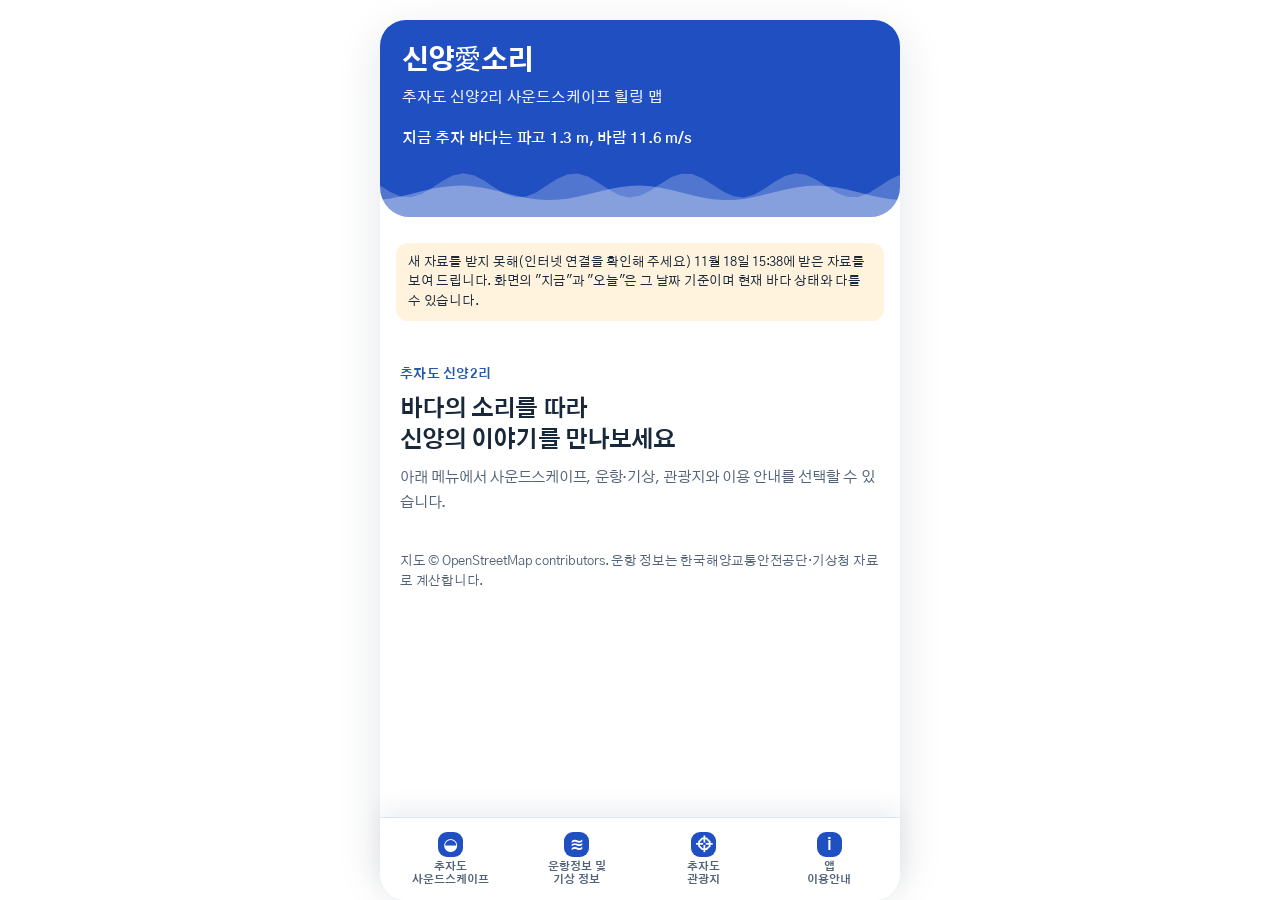
==== commit 09d61fdd: "운항정보: 지금 제주 앞바다 칸 추가 Co-Authored-By: Claude Fable 5.2 <noreply@anthropic.com> Claude-Session: https:" ====
--- a/신양애소리.html
+++ b/신양애소리.html
@@ -127,6 +127,12 @@
 .sched div{min-width:0}
 .sched em{font-style:normal;color:var(--muted);font-size:12px;display:block}
 section[hidden]{display:none!important}
+.seanow{display:flex;flex-direction:column;gap:10px}
+.seanow .wb{border-radius:12px;padding:10px 14px;font-size:14px;font-weight:700;background:var(--none);color:var(--ink)}
+.seanow .wb.on{background:var(--bad);color:var(--surface)}
+.seanow dl{display:grid;grid-template-columns:auto 1fr;gap:8px 14px;margin:0;font-size:14px}
+.seanow dt{color:var(--muted)}
+.seanow dd{margin:0;font-weight:600}
 .pill{font-size:12px;font-weight:600;border-radius:999px;padding:2px 9px;white-space:nowrap;background:var(--none);color:var(--muted)}
 .shipnow{list-style:none;margin:0;padding:0;display:flex;flex-direction:column}
 .shipnow li{display:grid;grid-template-columns:1fr auto;gap:10px;align-items:center;padding:10px 0;border-top:1px solid var(--line)}
@@ -731,6 +737,12 @@
     <div class="advice" id="advice"></div>
   </section>
 
+  <section id="seanow">
+    <h2>지금 제주 앞바다</h2>
+    <div class="seanow" id="seabox"></div>
+    <p class="hint" id="seanote"></p>
+  </section>
+
   <section hidden>
     <h2>바다 상태</h2>
     <div class="presets" id="presets" role="group" aria-label="바다 상태 예시"></div>
@@ -804,7 +816,7 @@
 
 <script>
 (function(){
-  var D={"ships":[{"key":"santa","name":"산타모니카","route":"진도 ↔ 상추자 ↔ 제주","kind":"쾌속선","first":"2022-12-01","last":"2026-05-31","sail":3634,"ctrl":413,"off":1328,"mon":[[338,88],[212,36],[237,27],[376,26],[390,18],[314,8],[334,16],[348,12],[314,24],[285,28],[186,46],[300,84]],"dayrate":[[86,25],[59,10],[69,10],[112,10],[114,7],[85,3],[88,6],[88,4],[84,7],[79,8],[54,12],[84,24]],"cond":{"y1":[[56,26],[25,7],[12,1],[25,9]],"y0":[[151,27],[247,15],[234,9],[176,16]]},"ym":[["2022-12",114,38],["2023-01",110,30],["2023-02",24,0],["2023-03",83,5],["2023-04",110,10],["2023-05",112,8],["2023-06",108,2],["2023-07",116,4],["2023-08",116,4],["2023-09",112,4],["2023-10",112,4],["2023-11",94,20],["2023-12",98,18],["2024-01",116,30],["2024-02",102,12],["2024-03",66,10],["2024-04",104,0],["2024-05",110,2],["2024-06",106,6],["2024-07",106,6],["2024-08",114,4],["2024-09",102,14],["2024-10",98,10],["2024-11",92,26],["2024-12",88,28],["2025-01",112,28],["2025-02",86,24],["2025-03",58,12],["2025-04",106,10],["2025-05",110,8],["2025-06",100,0],["2025-07",112,6],["2025-08",118,4],["2025-09",100,6],["2025-10",75,14],["2026-03",30,0],["2026-04",56,6],["2026-05",58,0]],"strip":"[base64]","stripEnd":"2026-05-31","pts":[[1.1,7.0,0],[0.9,6.2,0],[1.8,10.2,1],[1.7,10.4,1],[1.1,9.2,0],[1.1,7.7,0],[0.6,5.4,0],[0.7,7.5,0],[1.8,9.7,1],[0.9,4.6,0],[1.7,8.5,1],[3.2,12.7,1],[1.0,1.9,0],[1.5,9.4,0],[2.1,13.1,1],[4.3,14.9,1],[1.5,5.9,0],[0.5,2.7,0],[2.0,10.7,1],[4.0,15.2,1],[2.4,11.4,1],[1.3,10.0,1],[1.0,7.6,0],[0.7,6.1,0],[1.0,5.9,0],[0.9,7.0,0],[1.0,8.4,0],[0.9,8.0,0],[1.1,8.3,0],[1.5,9.3,0],[0.3,5.5,0],[0.3,0.3,0],[2.5,12.0,1],[0.6,0.2,0],[1.1,4.7,0],[1.1,5.7,0],[0.7,7.8,0],[1.3,10.8,1],[2.6,11.1,1],[2.7,12.4,1],[1.0,6.2,0],[0.7,5.2,0],[1.5,8.8,1],[0.7,3.6,0],[0.7,4.7,0],[1.3,8.4,0],[3.6,16.5,1],[1.8,5.9,0],[0.8,5.8,0],[1.5,10.9,1],[2.0,7.9,1],[1.4,7.3,0],[1.4,7.3,0],[0.4,5.6,0],[1.7,9.6,0],[1.0,7.9,0],[0.8,5.8,0],[0.4,4.4,0],[0.4,3.9,0],[1.0,6.4,0],[0.4,2.9,1],[0.4,4.9,1],[1.8,6.8,0],[0.9,6.1,0],[1.0,2.7,0],[1.9,9.4,0],[1.0,5.8,0],[1.2,6.9,0],[0.6,6.7,0],[0.3,2.3,0],[0.7,7.0,0],[1.1,8.0,0],[0.6,5.0,0],[1.6,7.8,1],[1.2,7.4,0],[1.1,6.7,0],[1.0,8.0,0],[0.3,3.4,0],[0.2,2.8,0],[0.3,4.0,0],[0.6,5.6,0],[1.1,2.0,0],[2.8,10.2,1],[1.7,10.9,0],[1.5,3.3,0],[0.9,7.6,0],[1.0,5.3,0],[0.7,3.0,0],[1.2,8.5,0],[1.3,7.6,0],[0.7,5.6,0],[0.3,1.5,0],[0.4,4.7,0],[1.0,5.5,0],[0.9,8.8,0],[1.0,3.2,0],[0.8,7.5,0],[2.1,10.0,1],[2.8,8.4,1],[1.4,7.1,0],[1.4,9.5,0],[0.6,5.6,0],[0.6,3.1,0],[0.4,2.7,0],[0.5,5.0,0],[0.8,2.4,0],[0.6,3.5,0],[0.4,3.3,0],[1.0,7.2,1],[1.9,10.8,1],[1.3,4.2,0],[2.5,10.8,1],[0.3,3.2,0],[0.3,4.0,0],[0.5,0.5,0],[0.4,1.4,0],[0.4,3.5,0],[1.3,11.0,0],[1.5,3.7,0],[0.9,2.9,0],[0.3,1.3,0],[0.5,5.5,0],[0.6,6.6,0],[0.4,1.1,0],[0.2,2.8,0],[0.3,3.6,0],[0.6,5.4,0],[0.7,6.2,0],[0.5,1.4,0],[1.2,5.5,0],[0.7,3.6,0],[0.7,6.6,0],[0.4,4.0,0],[0.7,7.9,0],[0.4,4.0,0],[0.7,4.2,0],[0.6,6.2,0],[0.5,2.7,0],[0.4,4.0,0],[0.3,0.3,0],[0.3,3.6,0],[0.4,1.8,0],[0.3,2.2,0],[0.4,0.4,0],[0.4,6.1,0],[1.4,8.4,0],[0.8,5.2,0],[0.4,1.4,0],[0.8,7.8,0],[1.5,8.5,1],[1.4,5.5,0],[1.2,5.0,0],[1.3,8.8,0],[1.5,5.0,0],[1.1,2.1,0],[1.1,4.6,0],[0.8,4.5,0],[1.1,6.5,0],[1.1,3.7,0],[0.9,8.0,0],[1.3,4.5,0],[1.2,6.1,0],[1.2,7.0,0],[1.1,6.9,0],[1.4,8.1,0],[1.7,10.0,0],[2.7,11.6,1],[1.9,7.5,0],[1.1,5.9,0],[1.6,5.8,0],[0.5,2.2,0],[0.6,5.6,0],[1.4,10.1,0],[1.4,9.1,0],[1.3,6.7,0],[0.9,5.9,0],[0.6,3.1,0],[1.1,4.7,0],[1.4,6.2,0],[1.6,5.9,0],[1.2,5.1,0],[0.7,4.8,0],[0.6,5.8,0],[0.7,5.5,0],[1.1,7.1,0],[2.3,6.4,0],[1.5,6.5,0],[0.7,5.6,0],[0.9,4.8,0],[1.0,4.9,0],[2.3,13.7,1],[0.8,5.7,0],[0.7,2.8,0],[0.5,3.8,0],[0.7,4.7,0],[0.9,3.1,0],[0.5,2.5,0],[0.6,5.3,0],[0.3,1.6,0],[0.2,1.4,0],[0.6,7.1,0],[1.3,7.2,0],[1.3,9.2,0],[0.8,4.7,0],[0.5,4.9,0],[0.3,2.8,0],[0.3,5.5,0],[1.2,2.2,0],[0.9,7.4,0],[0.6,6.2,0],[0.8,7.7,0],[1.2,3.3,0],[0.6,3.3,0],[0.9,7.5,0],[0.8,3.1,0],[1.1,6.1,0],[1.1,5.1,0],[0.7,2.3,0],[0.5,4.1,0],[0.4,3.0,0],[0.3,4.3,0],[0.6,6.4,0],[0.5,5.0,0],[1.1,4.4,0],[0.4,0.7,0],[0.5,1.4,0],[0.4,3.9,0],[0.2,2.3,0],[1.4,9.3,0],[0.9,5.6,0],[0.8,6.6,0],[2.3,12.0,1],[1.3,9.0,0],[0.5,1.6,0],[0.6,4.2,0],[0.3,4.3,0],[0.4,4.7,0],[0.7,2.9,0],[0.7,8.0,0],[0.8,8.3,0],[1.1,8.7,0],[0.5,4.8,0],[2.0,9.3,1],[1.4,8.4,0],[0.8,4.6,0],[2.4,12.2,0],[1.3,5.7,0],[1.0,6.7,0],[1.0,6.3,0],[0.8,5.8,0],[1.0,4.4,0],[0.6,2.1,0],[0.6,6.4,0],[1.0,6.6,0],[0.4,3.4,0],[1.3,9.5,0],[1.2,3.5,0],[0.7,1.6,0],[0.3,0.8,0],[0.2,2.2,0],[0.3,1.7,0],[0.2,3.5,0],[1.1,10.6,0],[0.7,4.9,0],[0.4,3.8,0],[0.6,5.1,0],[0.2,0.3,0],[0.8,7.2,0],[0.7,4.0,0],[0.7,4.0,0],[0.6,3.7,0],[2.2,9.7,1],[2.4,8.4,0],[2.5,12.3,1],[1.4,10.0,0],[1.9,10.0,0],[0.8,4.8,0],[0.4,6.3,0],[2.7,12.0,1],[3.8,12.5,1],[1.0,7.1,0],[1.0,6.8,0],[0.4,1.9,0],[1.0,4.0,0],[2.6,11.7,1],[1.2,8.9,0],[0.5,3.8,0],[0.8,9.7,0],[1.3,8.3,0],[1.5,9.3,0],[2.0,10.9,0],[0.9,2.8,0],[0.8,6.2,0],[0.4,0.3,0],[0.3,2.9,0],[0.5,4.6,0],[0.3,2.3,0],[3.0,13.2,1],[1.2,2.6,0],[0.5,1.7,0],[1.3,3.3,0],[1.5,6.6,0],[1.0,6.3,0],[1.7,9.0,1],[0.7,3.3,0],[0.5,5.6,0],[1.6,10.1,1],[0.8,6.1,0],[1.1,5.1,0],[0.5,7.1,0],[1.0,8.3,0],[2.2,10.5,1],[1.0,7.9,0],[0.8,5.7,0],[3.1,14.9,1],[3.3,15.8,1],[1.4,7.5,1],[2.9,13.2,1],[2.6,13.4,1],[1.6,8.4,0],[1.0,6.9,0],[0.6,5.2,0],[1.2,7.2,0],[0.5,4.0,0],[0.3,3.2,0],[0.7,7.3,1],[1.3,3.2,0],[0.9,5.2,0],[1.9,8.7,0],[1.5,6.9,1],[2.1,9.4,1],[1.8,5.9,0],[1.6,8.4,0],[1.3,7.9,0],[2.1,11.8,0],[1.6,9.9,0],[1.6,10.3,0],[1.3,4.4,0],[1.7,6.1,0],[0.6,5.1,0],[0.5,2.3,0],[2.0,9.1,0],[0.8,4.9,0],[1.3,8.4,0],[2.4,12.2,1],[2.2,11.5,1],[2.0,10.3,1],[0.9,1.6,0],[0.9,1.9,0],[1.3,7.3,0],[0.9,0.3,0],[0.8,2.0,0],[0.4,0.0,0],[0.7,1.9,0],[1.3,1.6,0],[1.2,3.7,0],[0.6,0.0,0],[0.3,1.5,0],[0.3,5.5,0],[0.6,6.1,0],[1.3,4.8,0],[0.6,2.3,0],[0.5,2.5,0],[0.3,1.9,0],[0.8,3.8,0],[1.2,2.6,0],[0.5,1.6,0],[0.5,1.4,0],[0.3,0.0,0],[1.0,5.6,0],[0.9,1.9,0],[1.2,6.8,0],[2.2,12.1,0],[1.0,6.6,0],[0.5,3.3,0],[0.2,2.2,0],[0.3,3.7,0],[0.3,1.8,0],[1.9,12.1,0],[0.8,6.6,0],[0.9,5.0,0],[0.8,5.4,0],[0.5,3.1,0],[0.6,6.3,0],[0.9,4.7,0],[1.2,7.4,0],[2.0,10.2,0],[0.4,4.1,0],[1.1,6.8,0],[0.8,6.0,0],[0.8,6.1,0],[0.3,1.8,0],[0.2,1.8,1],[1.4,7.6,0],[1.2,9.1,0],[0.8,3.8,0],[0.4,3.3,0],[0.3,2.6,0],[0.4,7.1,0],[1.1,7.7,0],[0.7,6.5,0],[1.2,9.3,0],[1.0,5.0,0],[0.7,3.5,0],[0.8,7.5,0],[0.6,3.3,0],[0.3,3.5,0],[0.3,1.1,0],[0.6,6.7,0],[0.5,2.7,0],[0.2,0.2,0],[0.6,4.1,0],[0.4,2.6,0],[0.6,2.5,0],[0.3,4.3,0],[0.3,1.1,0],[0.3,2.9,0],[0.4,0.5,0],[0.5,4.5,0],[0.5,4.2,0],[0.5,3.9,0],[0.6,2.4,0],[0.3,3.4,0],[1.0,5.3,0],[0.8,8.6,1],[1.5,3.2,0],[1.2,3.7,0],[0.6,4.4,0],[0.5,2.8,0],[0.6,7.7,0],[0.6,6.8,0],[0.7,5.2,0],[2.2,9.0,1],[1.4,2.9,0],[2.0,10.1,1],[1.7,5.0,0],[1.0,5.5,0],[1.4,4.0,0],[1.7,11.0,0],[1.4,9.1,0],[1.5,8.9,0],[1.3,6.0,0],[1.1,0.5,1],[0.6,1.3,0],[0.5,4.3,0],[0.7,3.2,0],[0.8,5.5,0],[0.9,6.6,0],[1.6,10.8,0],[1.2,2.9,0],[1.4,7.9,0],[1.3,4.2,0],[0.9,5.8,0],[0.9,6.7,0],[0.6,3.8,0],[1.8,4.5,0],[3.1,5.7,1],[2.8,6.6,0],[1.8,6.9,0],[1.3,5.9,0],[0.7,5.4,0],[0.8,5.0,0],[1.3,5.6,0],[0.8,4.6,0],[0.6,2.4,0],[0.4,1.9,0],[0.4,5.1,0],[0.3,2.8,0],[0.2,1.4,0],[0.2,1.1,0],[0.3,4.2,0],[0.6,6.6,0],[0.9,6.3,0],[0.9,6.0,0],[0.8,5.7,0],[0.8,5.4,0],[0.6,6.1,0],[0.8,6.9,0],[0.9,7.8,0],[2.1,11.0,0],[1.0,2.9,0],[0.6,1.2,0],[0.3,2.0,0],[0.3,3.6,0],[1.7,8.2,1],[1.4,6.1,0],[0.9,6.3,0],[0.4,1.7,0],[0.4,0.9,0],[0.4,3.5,0],[0.7,4.8,0],[0.4,1.9,0],[0.5,3.6,0],[0.5,3.6,0],[0.4,5.7,0],[1.3,9.4,0],[0.8,7.1,0],[1.0,0.4,0],[0.7,4.1,0],[0.4,3.4,0],[2.3,11.1,0],[1.0,5.3,0],[0.7,5.5,0],[1.0,8.5,1],[1.8,8.9,0],[1.7,8.4,1],[2.3,11.9,1],[1.4,7.2,0],[0.4,5.4,0],[0.8,7.4,0],[0.9,7.3,0],[2.7,11.1,1],[1.5,8.2,0],[0.7,0.6,0],[1.6,8.4,0],[1.4,8.3,0],[1.3,6.4,0],[1.3,7.3,0],[1.3,6.8,0],[0.9,7.7,0],[0.9,5.7,0],[0.7,3.9,0],[1.6,7.0,0],[0.6,6.1,0],[0.5,3.6,0],[0.7,7.3,0],[1.0,7.2,0],[0.5,3.1,0],[1.5,9.1,0],[1.5,6.8,0],[1.0,9.9,1],[3.6,14.4,1],[2.1,10.5,0],[1.1,5.8,0],[1.4,10.1,0],[2.2,11.6,0],[1.6,10.0,1],[1.4,7.1,0],[1.0,7.9,0],[2.2,11.5,0],[1.0,8.0,0],[1.9,10.1,0],[1.4,11.2,1],[2.4,9.3,1],[1.4,7.1,0],[0.6,1.4,0],[1.3,9.2,0],[1.1,8.1,0],[1.0,6.9,0],[1.2,8.2,0],[0.8,7.4,0],[0.7,5.7,0],[0.5,5.3,0],[1.6,8.6,0],[0.8,8.2,0],[1.3,7.2,0],[1.9,10.2,1],[2.5,13.0,1],[1.1,5.9,0],[0.5,2.0,0],[1.2,7.5,0],[0.9,4.3,0],[0.7,3.7,0],[1.5,10.0,0],[3.4,14.1,1],[3.1,7.2,1],[3.1,13.4,1],[1.2,4.9,0],[0.4,4.8,0],[0.7,4.2,0],[1.1,7.1,0],[0.6,6.5,0],[1.3,9.8,0],[1.2,5.7,0],[0.6,2.1,0],[2.7,11.1,1],[1.1,6.3,0],[0.8,6.5,0],[0.8,7.6,0],[0.8,5.3,0],[2.3,10.5,1],[1.9,11.0,1],[0.6,4.5,0],[1.9,10.0,0],[0.6,2.4,0],[2.5,12.5,1],[2.7,11.7,1],[1.0,5.5,0],[1.2,6.0,0],[0.5,2.4,0],[2.7,11.0,1],[1.3,9.2,0],[0.7,3.4,0],[1.4,8.7,0],[0.9,5.2,0],[0.8,7.5,0],[2.3,10.6,1],[1.8,6.7,1],[2.3,12.3,1],[2.1,9.4,0],[1.3,7.1,0],[1.0,7.0,0],[0.9,4.3,0],[1.1,4.1,0],[1.8,10.5,1],[1.2,8.6,0],[1.1,5.7,0],[0.4,2.7,0],[0.2,2.7,0],[0.6,3.3,0],[0.4,3.5,0],[0.4,5.6,0],[0.8,5.4,0],[1.4,8.3,0],[1.8,7.3,0],[2.8,13.5,1],[3.2,12.4,1],[2.4,10.3,1],[0.6,1.1,0],[0.6,6.0,0],[2.5,16.4,1],[1.3,8.2,0],[3.1,12.9,1],[1.7,9.0,0],[3.5,16.2,1],[1.4,8.1,0],[0.7,6.7,0],[0.3,6.2,0],[1.2,8.0,0],[1.7,6.5,0],[0.6,1.3,0],[0.3,2.0,0],[0.2,3.6,0],[2.0,10.2,1],[1.8,10.2,1],[2.0,10.9,0],[1.3,9.0,0],[1.3,8.9,0],[1.2,7.9,0],[1.5,9.9,0],[2.0,10.7,0],[0.5,2.9,0],[0.9,4.9,0],[0.3,4.6,0],[0.6,2.3,0],[0.5,3.2,0],[0.8,3.5,0],[3.9,15.6,1],[4.1,15.8,1],[1.1,7.6,0],[2.2,7.4,0],[1.2,7.6,0],[1.1,4.3,0],[0.9,5.9,0],[0.8,6.1,0],[0.6,2.5,0],[1.7,4.9,0],[2.0,11.3,1],[1.0,6.8,0],[0.8,4.4,0],[0.5,1.1,0],[0.6,6.4,0],[1.0,5.1,0],[0.4,2.0,0],[1.3,6.9,0],[0.5,3.5,0],[0.3,4.0,0],[1.2,3.5,0],[0.4,5.1,0],[0.4,5.3,1],[0.4,0.4,0],[1.0,2.8,0],[1.9,12.3,1],[2.2,7.5,1],[1.6,3.8,0],[1.9,11.0,0],[1.2,7.1,0],[0.9,5.9,0],[0.6,4.6,0],[1.3,8.5,0],[1.0,9.7,0],[1.0,4.4,0],[0.5,1.9,0],[0.6,3.9,0],[0.2,0.5,0],[0.2,0.1,0],[0.3,4.8,0],[0.6,4.2,0],[0.5,3.0,0],[1.3,11.3,0],[0.7,5.3,0],[1.9,12.7,0],[0.7,2.2,0],[0.9,2.4,0],[0.4,4.0,0],[1.9,11.8,1],[1.1,4.4,0],[0.5,3.8,0],[0.6,3.3,0],[1.1,7.5,1],[0.5,5.3,0],[0.8,6.9,0],[0.6,5.4,0],[0.6,2.8,0],[0.8,0.9,1],[1.7,3.0,0],[0.9,3.4,0],[0.4,1.7,0],[0.3,1.1,0],[0.2,2.0,0],[0.3,6.2,0],[0.3,1.9,0],[0.4,3.4,0],[0.2,0.9,0],[0.6,7.5,0],[1.0,6.7,0],[0.6,6.7,0],[0.4,0.3,0],[0.4,4.5,0],[0.4,2.3,0],[0.4,2.8,0],[0.4,3.3,0],[0.5,1.7,0],[0.3,4.1,0],[0.3,0.8,0],[0.7,8.2,0],[1.2,5.4,0],[1.7,2.7,0],[1.3,4.2,0],[1.3,7.9,0],[0.7,2.1,0],[1.3,9.6,0],[1.8,9.7,0],[0.9,4.8,0],[0.5,4.1,0],[1.1,5.4,0],[0.8,5.9,0],[0.5,3.8,0],[0.3,3.6,0],[0.4,4.2,0],[0.4,2.3,0],[0.5,4.9,0],[0.5,5.6,0],[0.5,4.1,0],[0.5,5.0,0],[0.8,4.5,0],[0.5,0.2,0],[0.6,8.2,0],[1.9,12.0,0],[1.5,10.2,0],[2.7,9.7,1],[1.7,9.6,1],[0.7,4.6,0],[0.5,4.8,0],[0.9,2.6,0],[1.5,9.2,0],[0.9,5.7,0],[1.2,8.9,0],[0.9,4.7,0],[1.3,5.2,0],[1.2,4.9,0],[0.9,5.1,0],[0.5,4.8,0],[0.7,7.8,0],[1.2,10.5,0],[1.4,11.4,0],[0.8,6.9,0],[0.7,7.3,0],[1.1,10.1,0],[1.6,8.6,0],[0.9,6.1,0],[0.8,1.9,0],[0.9,8.8,0],[1.5,6.8,0],[1.2,7.1,0],[1.8,10.5,0],[1.9,4.2,0],[1.1,2.1,0],[1.0,5.4,0],[2.0,11.5,1],[1.1,5.4,0],[1.4,8.3,0],[1.2,8.2,0],[0.8,4.7,0],[0.5,0.4,0],[0.4,2.1,0],[0.4,3.4,0],[0.5,4.2,0],[0.5,5.2,0],[0.4,2.5,0],[0.8,3.2,0],[0.9,1.8,0],[0.8,3.4,0],[1.2,5.9,0],[0.5,0.8,0],[0.3,4.5,0],[0.5,2.5,0],[0.3,3.0,0],[0.5,1.4,0],[0.7,3.6,0],[0.5,4.3,0],[0.3,3.6,0],[0.6,2.0,0],[0.7,5.8,0],[1.1,3.0,0],[0.5,3.5,0],[1.0,7.2,0],[0.8,5.9,0],[1.2,9.3,0],[1.9,11.5,0],[2.1,8.7,0],[0.7,3.4,0],[0.6,7.6,0],[0.5,3.2,0],[0.8,6.6,0],[2.2,12.0,0],[1.6,7.6,0],[0.8,6.3,0],[2.6,11.8,1],[2.0,10.1,1],[1.6,5.7,0],[1.2,3.5,0],[0.8,3.5,0],[0.5,10.1,0],[0.7,6.8,0],[0.8,6.5,0],[0.4,1.4,0],[0.4,3.0,0],[0.3,2.2,0],[2.6,4.5,1],[1.3,6.0,0],[0.5,3.8,0],[0.5,2.8,0],[0.7,6.4,0],[1.0,7.3,0],[1.7,7.8,0],[2.2,10.2,0],[1.0,5.7,0],[0.3,3.1,0],[0.4,3.2,0],[0.8,5.8,0],[1.1,6.5,0],[2.6,14.1,0],[1.5,9.8,0],[2.1,9.4,1],[2.1,9.2,1],[2.1,9.4,1],[0.7,3.9,0],[0.4,3.8,0],[1.2,6.3,0],[0.5,4.5,0],[0.3,4.1,0],[0.3,3.1,0],[0.5,6.0,0],[1.5,10.2,0],[0.9,5.6,0],[0.7,4.1,0],[0.2,0.8,0],[0.5,3.8,0],[0.3,4.3,0],[0.9,7.9,0],[1.4,8.0,0],[0.3,1.7,0],[0.3,2.6,0],[1.7,7.7,1],[1.1,3.3,0],[1.4,7.9,0],[1.1,9.2,0],[0.5,1.2,0],[1.0,5.3,0],[0.9,1.9,0],[0.5,3.2,0],[1.1,8.0,0],[2.0,10.1,1],[1.6,8.4,0],[1.6,12.7,0],[0.9,7.1,0],[0.5,3.9,0],[1.0,5.0,0],[0.5,5.6,0],[1.0,7.5,0],[1.1,4.0,0],[1.0,2.7,0],[0.5,1.4,0],[0.3,2.8,0],[0.7,5.7,0],[0.4,3.7,0],[0.3,5.2,0],[1.0,5.2,0],[0.6,1.7,0],[1.4,7.0,0],[1.8,5.1,0],[0.5,1.4,0],[0.6,2.5,0],[0.3,2.8,0],[0.9,7.7,0],[0.4,3.6,0],[0.3,2.0,0],[0.4,4.1,0],[0.5,10.8,0],[0.3,1.4,0],[1.7,10.6,0],[0.5,2.0,0],[0.3,1.6,0],[0.3,0.6,0],[0.6,2.3,0],[0.8,4.1,0],[0.7,6.5,0],[0.8,8.8,0],[1.3,9.1,0],[1.2,10.1,0],[1.3,7.4,0],[1.5,11.9,0],[0.9,4.8,0],[0.6,5.0,0],[0.3,2.7,0],[0.2,0.8,0]]},{"key":"songlim","name":"송림블루오션","route":"제주 ↔ 추자 ↔ 완도","kind":"카페리","first":"2022-12-01","last":"2026-05-31","sail":1631,"ctrl":207,"off":359,"mon":[[156,40],[113,32],[157,17],[150,18],[197,11],[150,6],[135,17],[102,1],[100,8],[119,17],[114,18],[138,22]],"dayrate":[[78,20],[58,16],[78,9],[77,10],[99,6],[76,3],[70,10],[52,1],[50,5],[57,9],[54,8],[60,10]],"cond":{"y1":[[42,18],[19,6],[12,4],[21,7]],"y0":[[124,18],[203,12],[162,7],[124,11]]},"ym":[["2022-12",24,6],["2023-01",42,12],["2023-02",46,12],["2023-03",52,8],["2023-04",46,14],["2023-05",52,6],["2023-06",44,4],["2023-07",26,9],["2024-05",28,0],["2024-06",52,2],["2024-07",54,4],["2024-08",55,1],["2024-09",52,4],["2024-10",58,8],["2024-11",52,8],["2024-12",44,4],["2025-01",60,16],["2025-02",29,12],["2025-03",59,9],["2025-04",50,2],["2025-05",59,5],["2025-06",54,0],["2025-07",55,4],["2025-08",47,0],["2025-09",48,4],["2025-10",61,9],["2025-11",62,10],["2025-12",70,12],["2026-01",54,12],["2026-02",38,8],["2026-03",46,0],["2026-04",54,2],["2026-05",58,0]],"strip":"[base64]","stripEnd":"2026-05-31","pts":[[1.5,5.9,0],[0.5,2.7,0],[1.3,5.3,0],[2.0,10.7,1],[4.0,15.2,1],[2.4,11.4,1],[1.0,7.6,0],[0.7,6.1,0],[1.0,7.7,0],[1.0,5.9,0],[0.9,7.0,0],[1.0,8.4,0],[0.9,8.0,0],[1.1,8.3,0],[1.5,9.3,0],[0.6,4.7,0],[0.3,0.3,0],[2.5,12.0,1],[0.6,0.2,0],[1.1,4.7,0],[1.1,5.7,0],[0.6,4.3,0],[2.6,11.1,1],[2.7,12.4,1],[1.0,6.2,0],[0.6,5.0,0],[0.7,5.2,0],[1.5,8.8,1],[2.0,7.9,1],[1.4,7.3,0],[1.4,7.3,0],[0.4,5.6,0],[0.9,7.7,0],[1.0,7.9,0],[0.8,5.8,0],[0.4,4.4,0],[0.4,3.9,0],[1.0,6.4,0],[1.0,8.1,0],[1.5,6.2,1],[0.6,5.6,0],[0.7,7.9,0],[1.8,8.3,1],[1.2,4.3,0],[0.4,2.4,0],[0.6,4.0,0],[1.4,11.7,1],[1.2,9.1,1],[1.4,10.6,1],[0.7,3.3,0],[1.3,9.1,0],[2.1,11.5,1],[1.4,9.2,0],[0.5,0.9,0],[0.5,4.9,0],[0.5,2.4,0],[0.6,3.6,0],[0.3,2.2,0],[0.9,6.7,0],[0.5,1.6,0],[0.4,2.9,1],[0.4,4.9,1],[1.8,6.8,1],[0.9,6.1,0],[1.0,2.7,0],[1.0,5.8,0],[1.2,6.9,0],[0.6,6.7,0],[0.3,2.3,0],[0.7,7.0,0],[1.1,8.0,0],[1.6,7.8,1],[1.2,7.4,0],[1.1,6.7,0],[1.0,8.0,0],[0.3,3.4,0],[0.2,2.8,0],[0.6,5.6,0],[1.1,2.0,0],[2.8,10.2,1],[2.5,11.5,1],[0.9,7.6,0],[1.0,5.3,0],[0.7,3.0,0],[1.2,8.5,0],[0.7,5.6,0],[0.4,4.7,0],[1.0,5.5,0],[0.9,8.8,1],[2.1,10.0,1],[2.8,8.4,1],[1.4,7.1,0],[1.4,9.5,0],[0.6,5.6,0],[0.4,2.7,0],[0.5,5.0,0],[0.8,2.4,0],[0.6,3.5,0],[0.4,3.3,0],[0.7,7.0,0],[1.9,10.8,1],[2.5,10.8,1],[0.3,3.2,0],[0.5,0.5,0],[0.4,1.4,0],[0.4,3.5,0],[1.5,3.7,0],[0.9,2.9,0],[0.3,1.3,0],[0.5,5.5,0],[0.6,6.6,0],[0.4,1.1,0],[0.3,3.6,0],[0.6,5.4,0],[0.7,6.2,0],[0.5,1.4,0],[0.7,3.6,0],[0.7,6.6,0],[0.4,4.0,0],[0.7,7.9,0],[0.4,4.0,0],[0.7,4.2,0],[0.6,6.2,0],[0.5,2.7,0],[0.4,4.0,0],[0.3,0.3,0],[0.4,1.8,0],[0.3,2.2,0],[0.4,0.4,0],[0.4,6.1,0],[1.0,5.4,0],[0.4,1.4,0],[0.8,7.8,0],[1.5,8.5,1],[1.2,5.0,0],[1.1,2.1,0],[1.1,4.6,0],[0.8,4.5,0],[1.1,6.5,1],[1.3,5.5,0],[0.9,8.0,1],[1.3,4.5,0],[1.2,6.1,1],[1.2,7.0,0],[1.1,6.9,0],[2.7,11.6,1],[1.9,7.5,1],[1.1,5.9,0],[0.3,1.8,0],[0.2,1.8,0],[1.2,9.1,0],[0.8,3.8,0],[0.4,3.3,0],[0.3,2.6,0],[0.4,7.1,0],[1.2,9.3,0],[1.0,5.0,0],[0.7,3.5,0],[0.8,7.5,0],[0.6,3.3,0],[0.3,3.5,0],[0.3,1.1,0],[0.6,6.7,0],[0.5,2.7,0],[0.2,0.2,0],[0.7,6.1,0],[0.6,4.1,0],[0.4,2.6,0],[0.6,2.5,0],[0.3,4.3,0],[0.3,1.1,0],[0.3,2.9,1],[0.5,4.5,0],[0.5,4.2,0],[0.5,3.9,0],[0.6,2.4,0],[0.3,3.4,0],[0.4,1.3,0],[1.0,5.3,0],[1.5,3.2,0],[1.2,3.7,0],[0.6,4.4,0],[0.5,2.8,0],[0.6,7.7,0],[0.6,6.8,0],[0.7,5.2,0],[2.2,9.0,0],[1.4,2.9,0],[1.7,5.0,0],[1.4,4.0,0],[1.7,11.0,0],[1.4,9.1,0],[1.5,8.9,0],[1.3,6.0,0],[1.8,7.3,0],[1.1,0.5,0],[0.6,1.3,0],[0.5,4.3,0],[0.7,3.2,0],[0.8,5.5,0],[0.9,6.6,0],[1.2,8.0,0],[1.2,2.9,0],[1.4,7.9,0],[1.3,4.2,0],[0.9,5.8,0],[0.9,6.7,0],[0.6,3.8,0],[1.8,4.5,0],[3.1,5.7,1],[2.8,6.6,1],[1.8,6.9,0],[1.3,5.9,0],[0.7,5.4,0],[0.8,5.0,0],[1.3,5.6,0],[0.8,4.6,0],[0.6,2.4,0],[0.4,1.9,0],[0.4,5.1,0],[0.3,2.8,0],[0.2,1.4,0],[0.2,1.1,0],[0.3,4.2,0],[0.6,6.6,0],[0.9,6.3,0],[0.9,6.0,0],[0.8,5.7,0],[0.8,5.4,0],[0.6,6.1,0],[0.8,6.9,0],[0.9,7.8,0],[1.7,8.2,0],[1.0,2.9,0],[0.6,1.2,0],[0.3,2.0,0],[0.3,3.6,0],[1.4,6.1,0],[0.9,6.3,0],[0.4,1.7,0],[0.4,0.9,0],[0.4,3.5,0],[1.4,8.6,0],[0.7,4.8,0],[0.4,1.9,0],[0.5,3.6,0],[0.5,3.6,0],[0.4,5.7,0],[1.3,9.4,0],[0.8,7.1,0],[0.7,4.1,0],[0.4,3.4,0],[2.3,11.1,1],[1.0,5.3,0],[0.7,5.5,0],[1.0,8.5,0],[1.8,8.9,0],[1.7,8.4,0],[2.3,11.9,1],[1.4,7.2,0],[1.1,8.0,0],[0.8,7.4,0],[0.9,7.3,0],[1.5,8.2,0],[0.7,0.6,0],[1.6,8.4,0],[1.4,8.3,0],[1.3,6.4,0],[1.3,7.3,0],[1.3,6.8,0],[0.9,7.7,0],[0.9,5.7,0],[0.7,3.9,0],[1.6,7.0,0],[0.6,6.1,0],[0.5,3.6,0],[0.7,7.3,0],[1.0,7.2,0],[0.5,3.1,0],[0.9,9.3,0],[1.5,9.1,0],[1.5,6.8,0],[1.0,9.9,1],[3.6,14.4,1],[2.1,10.5,0],[1.1,5.8,0],[2.9,10.7,1],[2.2,11.6,1],[1.6,10.0,0],[1.4,7.1,0],[1.0,7.9,0],[2.2,11.5,0],[1.0,8.0,0],[1.4,11.2,1],[2.4,9.3,0],[1.4,7.1,0],[0.6,1.4,0],[1.3,9.2,0],[1.2,8.8,0],[1.1,8.1,0],[1.0,6.9,0],[1.2,8.2,0],[0.8,7.4,0],[0.7,5.7,0],[0.5,5.3,0],[0.8,8.2,0],[1.3,7.2,0],[1.1,5.9,0],[0.5,2.0,0],[1.2,7.5,0],[0.9,4.3,0],[0.7,3.7,0],[1.5,10.0,0],[2.7,12.6,1],[3.1,7.2,1],[3.1,13.4,1],[1.2,4.9,0],[0.4,4.8,0],[0.7,4.2,0],[1.1,7.1,0],[0.6,6.5,0],[1.3,9.8,0],[1.2,5.7,0],[0.6,2.1,0],[1.1,6.3,0],[0.8,6.5,0],[0.8,7.6,0],[0.8,5.3,0],[0.6,4.5,0],[1.9,10.0,0],[0.6,2.4,0],[2.5,12.5,1],[2.7,11.7,1],[1.0,5.5,0],[1.2,6.0,0],[0.5,2.4,0],[1.3,9.2,0],[0.7,3.4,0],[0.4,4.0,0],[1.4,8.7,0],[0.9,5.2,0],[0.8,7.5,0],[1.8,11.3,1],[2.3,10.6,1],[1.8,6.7,1],[2.3,12.3,1],[2.1,9.4,0],[1.3,7.1,0],[1.0,7.0,0],[0.9,4.3,0],[1.1,4.1,0],[1.8,10.5,1],[1.2,8.6,0],[1.1,5.7,0],[0.4,2.7,0],[0.2,2.7,0],[0.6,3.3,0],[0.4,3.5,0],[0.8,5.4,0],[1.4,8.3,0],[1.8,7.3,0],[2.8,13.5,1],[3.2,12.4,1],[2.4,10.3,1],[0.6,1.1,0],[0.6,6.0,0],[2.5,16.4,1],[1.3,8.2,0],[2.7,12.9,1],[3.1,12.9,1],[2.8,12.9,1],[1.7,9.0,0],[3.5,16.2,1],[1.4,8.1,0],[1.3,8.9,0],[1.2,7.9,0],[1.5,9.9,0],[2.0,10.7,0],[0.5,2.9,0],[0.9,4.9,0],[0.6,2.3,0],[0.5,3.2,0],[0.8,3.5,0],[3.9,15.6,1],[0.9,5.2,0],[1.4,8.8,0],[1.0,4.0,0],[0.6,5.5,0],[0.7,7.3,0],[0.5,5.6,0],[0.4,2.4,0],[0.8,8.9,0],[1.2,7.7,0],[3.4,16.1,1],[2.0,10.8,1],[2.2,9.5,0],[2.2,10.8,1],[1.4,7.0,0],[1.1,7.6,0],[2.2,7.4,0],[1.2,7.6,0],[1.1,4.3,0],[0.9,5.9,0],[0.8,6.1,0],[0.6,2.5,0],[2.0,11.3,1],[1.0,6.8,0],[0.8,4.4,0],[0.5,1.1,0],[0.6,6.4,0],[0.6,2.9,0],[1.0,5.1,0],[0.4,2.0,0],[1.3,6.9,0],[0.5,3.5,0],[0.3,4.0,0],[1.2,3.5,0],[0.4,5.1,0],[0.4,0.4,0],[1.0,2.8,0],[1.9,12.3,1],[2.2,7.5,1],[1.6,3.8,0],[1.2,7.1,0],[0.9,5.9,0],[0.6,4.6,0],[1.3,8.5,0],[1.0,9.7,0],[1.0,4.4,0],[0.6,3.9,0],[0.2,0.5,0],[0.2,0.1,0],[0.3,4.8,0],[0.6,4.2,0],[0.5,3.0,0],[1.3,11.3,0],[0.7,5.3,0],[1.9,12.7,1],[0.7,2.2,0],[0.9,2.4,0],[0.4,4.0,0],[0.3,3.1,0],[1.9,11.8,1],[1.1,4.4,0],[0.5,3.8,0],[0.6,3.3,0],[1.1,7.5,0],[0.5,5.3,0],[0.8,6.9,0],[0.6,5.4,0],[0.6,2.8,0],[0.8,7.5,0],[1.7,3.0,0],[0.9,3.4,0],[0.4,1.7,0],[0.3,1.1,0],[0.2,2.0,0],[0.3,6.2,0],[0.3,1.9,0],[0.4,3.4,0],[0.2,0.9,0],[0.6,7.5,0],[1.0,6.7,0],[0.6,6.7,0],[0.4,0.3,0],[0.4,4.5,0],[0.4,2.3,0],[0.4,2.8,0],[0.4,3.3,0],[0.5,1.7,0],[0.3,4.1,0],[0.7,8.2,0],[1.2,5.4,0],[1.7,2.7,0],[1.3,4.2,0],[1.3,7.9,0],[0.7,3.3,0],[0.7,2.1,0],[1.3,9.6,0],[0.9,4.8,0],[0.5,4.1,0],[1.1,5.4,0],[0.8,5.9,0],[0.3,3.6,0],[0.4,4.2,0],[0.4,2.3,0],[0.5,4.9,0],[0.5,5.6,0],[0.5,4.1,0],[0.5,5.0,0],[0.8,4.5,0],[0.5,0.2,0],[0.6,8.2,0],[1.9,12.0,0],[2.7,9.7,1],[1.7,9.6,1],[0.7,4.6,0],[0.5,4.8,0],[0.9,2.6,0],[1.0,9.5,0],[1.5,9.2,0],[0.9,5.7,0],[1.2,8.9,0],[0.9,4.7,0],[1.3,5.2,0],[1.2,4.9,0],[0.9,5.1,0],[0.7,7.8,0],[1.2,10.5,0],[1.4,11.4,1],[0.8,6.9,0],[0.7,7.3,0],[1.1,10.1,0],[1.6,8.6,0],[0.9,6.1,0],[0.8,1.9,0],[0.9,8.8,0],[1.5,6.8,0],[1.1,5.4,0],[1.4,8.3,0],[1.2,8.2,0],[0.8,4.7,0],[0.5,0.4,0],[0.4,2.1,0],[0.4,3.4,0],[0.5,4.2,0],[0.5,3.4,0],[0.5,5.2,0],[0.4,2.5,0],[0.8,3.2,0],[0.9,1.8,0],[0.8,3.4,0],[1.2,5.9,0],[0.5,0.8,0],[0.5,2.5,0],[0.3,3.0,0],[0.5,1.4,0],[0.7,3.6,0],[0.5,4.3,0],[0.3,3.6,0],[0.6,2.0,0],[0.7,5.8,0],[1.1,3.0,0],[0.5,3.5,0],[1.0,7.2,0],[0.8,5.9,0],[0.7,3.4,0],[0.6,7.6,0],[0.5,3.2,0],[1.2,8.1,0],[0.8,6.6,0],[0.8,6.3,0],[2.6,11.8,1],[2.0,10.1,1],[1.6,5.7,0],[0.8,3.5,0],[0.5,10.1,0],[0.7,6.8,0],[0.8,6.5,0],[0.4,1.4,0],[0.4,3.0,0],[0.3,2.2,0],[2.6,4.5,1],[1.3,6.0,0],[0.5,3.8,0],[0.5,2.8,0],[0.7,6.4,0],[1.0,7.3,0],[2.2,10.2,0],[1.0,5.7,0],[0.3,3.1,0],[0.4,3.2,0],[0.8,5.8,0],[2.2,10.7,0],[1.5,9.8,1],[2.1,9.4,0],[2.1,9.2,1],[2.1,9.4,1],[1.7,9.3,0],[1.9,7.7,0],[1.2,7.0,0],[1.2,7.9,0],[1.4,8.3,0],[1.1,8.5,0],[1.4,8.2,0],[0.7,5.6,0],[1.8,10.2,0],[1.2,9.2,1],[1.2,7.8,0],[1.0,5.7,0],[0.8,7.1,0],[0.9,3.8,0],[1.1,8.7,0],[1.7,12.4,0],[1.2,9.2,0],[1.6,8.6,0],[1.4,10.7,0],[1.1,7.3,0],[1.5,8.7,0],[0.8,7.5,0],[0.5,5.7,0],[1.8,11.5,1],[1.5,5.0,0],[0.7,6.2,0],[0.8,5.8,0],[0.4,2.9,0],[0.2,1.1,0],[0.6,3.7,0],[2.3,12.3,1],[1.3,4.7,0],[2.1,5.5,0],[0.4,5.1,0],[1.2,5.8,0],[1.1,7.1,0],[1.3,9.3,0],[2.0,11.6,1],[1.1,8.4,0],[1.5,8.3,0],[0.4,2.0,0],[1.5,8.2,0],[0.8,5.1,0],[1.6,6.9,0],[3.5,13.0,1],[0.7,3.5,0],[1.2,9.8,0],[0.8,4.5,0],[0.6,3.3,0],[2.4,11.6,1],[1.1,4.1,0],[1.3,7.0,0],[2.6,13.3,1],[0.7,3.5,0],[0.4,1.6,0],[1.2,5.9,0],[1.2,7.9,0],[2.8,13.7,1],[1.7,10.2,0],[0.7,6.9,0],[1.1,9.1,0],[1.1,4.5,0],[1.8,10.0,0],[0.6,2.3,0],[3.8,13.8,1],[1.2,4.4,0],[1.9,7.4,0],[3.0,8.1,1],[0.5,5.6,0],[0.6,4.7,0],[2.3,10.9,1],[0.6,2.4,0],[0.5,3.2,0],[0.5,4.9,0],[1.8,9.6,1],[1.4,7.0,0],[1.0,7.9,0],[0.8,4.7,0],[0.5,4.1,0],[1.5,10.1,0],[0.9,5.2,0],[1.1,7.8,0],[1.0,4.4,0],[0.4,3.5,0],[1.3,7.6,0],[1.0,4.0,0],[0.6,3.8,0],[0.7,3.9,0],[0.4,3.8,0],[0.9,2.2,0],[1.2,6.3,0],[0.5,4.5,0],[0.3,4.1,0],[0.3,3.1,0],[0.5,6.0,0],[1.5,10.2,0],[0.9,5.6,0],[0.2,0.8,0],[0.5,3.8,0],[0.3,4.3,0],[0.9,7.9,0],[1.4,8.0,0],[0.7,2.4,0],[0.3,1.7,0],[0.3,2.6,0],[1.7,7.7,1],[1.1,3.3,0],[1.4,7.9,0],[1.1,9.2,0],[0.5,1.2,0],[1.0,5.3,0],[0.9,1.9,0],[0.5,3.2,0],[1.1,8.0,0],[1.0,2.6,0],[1.6,8.4,0],[1.6,12.7,0],[0.9,7.1,0],[0.5,3.9,0],[1.0,5.0,0],[0.5,5.6,0],[1.1,4.0,0],[1.0,2.7,0],[0.5,1.4,0],[0.3,2.8,0],[0.7,5.7,0],[0.4,3.7,0],[0.3,5.2,0],[1.0,5.2,0],[0.6,1.7,0],[1.4,7.0,0],[1.8,5.1,0],[0.5,1.4,0],[0.6,2.5,0],[0.3,2.8,0],[0.9,7.7,0],[0.4,3.6,0],[0.3,2.0,0],[0.4,4.1,0],[0.5,10.8,0],[1.7,10.6,0],[0.5,2.0,0],[0.3,1.6,0],[0.3,0.6,0],[0.6,2.3,0],[0.8,4.1,0],[0.7,6.5,0],[0.8,8.8,0],[1.3,9.1,0],[1.2,10.1,0],[1.3,7.4,0],[1.5,11.9,0],[1.2,9.5,0],[0.6,5.0,0],[0.3,2.7,0],[0.2,0.8,0]]},{"key":"queen","name":"퀸스타2호","route":"제주 ↔ 추자 ↔ 우수영","kind":"쾌속선","first":"2022-12-01","last":"2024-04-07","sail":824,"ctrl":178,"off":170,"mon":[[120,42],[92,25],[110,26],[52,10],[52,6],[58,8],[60,6],[58,6],[37,3],[64,8],[54,16],[67,22]],"dayrate":[[61,21],[51,15],[57,15],[31,8],[28,4],[29,4],[30,3],[30,3],[21,2],[30,4],[27,8],[34,11]],"cond":{"y1":[[45,19],[25,13],[10,5],[13,2]],"y0":[[91,24],[80,11],[76,3],[60,9]]},"ym":[["2022-12",11,0],["2023-01",60,20],["2023-02",51,11],["2023-03",59,10],["2023-04",41,9],["2023-05",52,6],["2023-06",58,8],["2023-07",60,6],["2023-08",58,6],["2023-09",37,3],["2023-10",64,8],["2023-11",54,16],["2023-12",56,22],["2024-01",60,22],["2024-02",41,14],["2024-03",51,16],["2024-04",11,1]],"strip":"[base64]","stripEnd":"2024-04-07","pts":[[1.0,7.6,0],[0.7,6.1,0],[1.0,7.7,0],[1.0,5.9,0],[0.9,7.0,0],[1.0,8.4,0],[0.9,8.0,0],[1.1,8.3,0],[1.5,9.3,1],[0.6,4.7,0],[0.3,5.5,0],[0.3,0.3,0],[2.5,12.0,1],[0.6,0.2,0],[1.1,4.7,0],[1.1,5.7,0],[0.7,7.8,0],[1.3,10.8,1],[2.6,11.1,1],[2.7,12.4,1],[1.0,6.2,0],[0.6,5.0,0],[0.7,5.2,0],[1.5,8.8,1],[0.7,3.6,0],[0.7,4.7,0],[1.3,8.4,0],[3.6,16.5,1],[1.8,5.9,0],[0.8,5.8,0],[1.5,10.9,1],[2.0,7.9,1],[1.4,7.3,0],[1.4,7.3,0],[0.4,5.6,0],[0.9,7.7,0],[1.7,9.6,0],[1.0,7.9,0],[0.8,5.8,0],[0.4,4.4,0],[0.4,3.9,0],[1.0,6.4,0],[0.9,7.0,1],[1.5,6.2,0],[0.6,5.6,0],[0.7,7.9,0],[1.3,7.3,0],[1.8,8.3,1],[1.2,4.3,0],[1.0,4.3,0],[0.4,2.4,0],[0.6,4.0,0],[1.4,11.7,1],[1.2,9.1,0],[1.4,10.6,1],[0.7,3.3,0],[0.7,5.5,0],[1.3,9.1,1],[2.1,11.5,1],[1.4,9.2,0],[0.5,0.9,0],[0.5,4.9,0],[0.5,2.4,0],[1.6,9.7,1],[0.6,3.6,0],[0.3,2.2,0],[1.3,4.4,0],[0.5,1.6,0],[0.4,2.9,0],[0.4,4.9,1],[1.8,6.8,1],[0.9,6.1,0],[1.0,2.7,0],[1.9,9.4,0],[1.0,5.8,0],[1.2,6.9,0],[0.6,6.7,0],[0.3,2.3,0],[0.7,7.0,0],[0.6,5.0,1],[1.6,7.8,1],[1.2,7.4,0],[1.1,6.7,0],[1.0,8.0,0],[0.3,3.4,0],[0.2,2.8,0],[0.3,4.0,0],[0.6,5.6,0],[1.1,2.0,0],[2.8,10.2,1],[1.7,10.9,1],[2.5,11.5,1],[1.5,3.3,0],[0.9,7.6,0],[1.0,5.3,0],[0.7,3.0,0],[1.2,8.5,0],[1.3,7.6,0],[0.3,1.5,0],[0.4,4.7,0],[1.0,5.5,0],[0.9,8.8,1],[1.0,3.2,0],[0.8,7.5,0],[2.1,10.0,1],[2.8,8.4,1],[0.4,2.7,0],[0.5,5.0,0],[0.8,2.4,0],[0.6,3.5,0],[0.4,3.3,0],[0.7,7.0,0],[1.9,10.8,1],[1.3,4.2,1],[2.5,10.8,1],[0.3,4.0,0],[0.5,0.5,0],[0.4,1.4,0],[0.4,3.5,0],[1.3,11.0,1],[1.5,3.7,0],[0.9,2.9,0],[0.3,1.3,0],[0.5,5.5,0],[0.6,6.6,0],[0.2,2.8,0],[0.3,3.6,0],[0.6,5.4,0],[0.7,6.2,0],[0.5,1.4,0],[1.2,5.5,0],[0.7,3.6,0],[0.7,6.6,0],[0.4,4.0,0],[0.7,7.9,0],[0.4,4.0,0],[0.5,5.2,0],[0.7,4.2,0],[0.6,6.2,0],[0.5,2.7,0],[0.4,4.0,0],[0.3,0.3,0],[0.3,3.6,0],[0.4,1.8,0],[0.3,2.2,0],[0.4,0.4,0],[0.4,6.1,0],[1.4,8.4,0],[1.0,5.4,0],[0.8,5.2,0],[0.4,1.4,0],[0.8,7.8,0],[1.5,8.5,1],[1.4,5.5,0],[1.3,8.8,1],[1.5,5.0,1],[1.1,2.1,0],[1.1,4.6,0],[0.8,4.5,0],[1.1,6.5,0],[1.3,5.5,0],[1.1,3.7,0],[0.9,8.0,0],[1.3,4.5,0],[1.2,6.1,0],[1.2,7.0,0],[1.1,6.9,0],[1.7,10.0,1],[2.7,11.6,1],[1.9,7.5,1],[1.1,5.9,0],[1.6,5.8,0],[1.0,6.7,0],[0.5,2.2,0],[0.6,5.6,0],[1.4,10.1,0],[1.4,9.1,0],[1.3,6.7,0],[0.9,5.9,0],[0.6,3.1,0],[1.1,4.7,0],[1.4,6.2,0],[1.6,5.9,0],[1.2,5.1,0],[0.7,4.8,0],[0.6,5.8,0],[0.7,5.5,0],[1.1,7.1,0],[2.3,6.4,1],[1.5,6.5,0],[0.7,5.6,0],[0.9,4.8,0],[1.0,4.9,0],[1.5,7.8,1],[2.3,13.7,1],[0.8,5.7,0],[0.7,2.8,0],[0.5,3.8,0],[0.7,4.7,0],[0.9,3.1,0],[0.7,5.3,0],[0.5,2.5,0],[0.6,5.3,0],[0.3,1.6,0],[0.2,1.4,0],[0.6,7.1,0],[1.3,7.2,0],[0.8,4.7,0],[0.5,4.9,0],[0.3,2.8,0],[0.3,5.5,0],[1.2,2.2,0],[0.9,7.4,0],[0.6,6.2,0],[0.8,7.7,0],[1.2,3.3,0],[0.6,3.3,0],[0.9,7.5,0],[0.5,5.0,0],[1.1,4.4,0],[0.4,0.7,0],[0.5,1.4,0],[0.4,3.9,0],[0.2,2.3,0],[0.8,8.3,0],[1.4,9.3,1],[0.9,5.6,0],[0.8,6.6,0],[2.3,12.0,1],[1.3,9.0,0],[0.5,1.6,0],[0.6,4.2,0],[0.3,4.3,0],[0.4,4.7,0],[0.7,2.9,0],[0.7,8.0,0],[0.8,8.3,0],[1.1,8.7,0],[0.5,4.8,0],[2.0,9.3,1],[1.4,8.4,0],[0.8,4.6,0],[2.4,12.2,1],[1.3,5.7,0],[1.0,6.7,0],[0.8,5.8,0],[1.0,4.4,0],[0.6,2.1,0],[0.6,6.4,0],[1.0,6.6,0],[0.4,3.4,0],[1.3,9.5,1],[1.2,3.5,0],[0.7,1.6,0],[0.3,0.8,0],[0.2,2.2,0],[0.3,1.7,0],[0.2,3.5,0],[1.1,10.6,1],[0.7,4.9,0],[0.4,3.8,0],[0.6,5.1,0],[0.2,0.3,0],[0.7,6.8,0],[0.8,7.2,0],[0.7,4.0,0],[0.7,4.0,0],[0.6,3.7,0],[2.2,9.7,1],[2.4,8.4,1],[2.5,12.3,1],[1.4,10.0,0],[1.9,10.0,1],[0.8,4.8,0],[0.5,4.2,0],[2.7,12.0,1],[3.8,12.5,1],[1.0,7.1,0],[1.0,6.8,0],[0.4,1.9,0],[0.3,1.7,0],[2.6,11.7,1],[1.2,8.9,0],[0.5,3.8,0],[0.8,9.7,0],[1.3,8.3,0],[1.5,9.3,1],[2.0,10.9,1],[0.9,2.8,0],[0.8,6.2,0],[0.4,0.3,0],[0.3,2.9,0],[0.5,4.6,0],[0.3,2.3,0],[3.0,13.2,1],[1.2,2.6,0],[0.5,1.7,0],[0.9,7.8,1],[1.3,3.3,0],[1.5,6.6,0],[1.0,6.3,0],[1.7,9.0,1],[0.7,3.3,0],[0.5,5.6,0],[1.6,10.1,1],[0.8,6.1,0],[1.1,5.1,0],[0.5,7.1,0],[1.0,8.3,1],[2.2,10.5,1],[1.0,7.9,0],[0.7,7.2,0],[0.8,5.7,0],[3.1,14.9,1],[3.3,15.8,1],[1.4,7.5,0],[2.9,13.2,1],[2.6,13.4,1],[1.6,8.4,1],[1.0,6.9,0],[0.6,5.2,0],[1.2,7.2,0],[0.5,4.0,0],[0.3,3.2,0],[1.3,3.2,0],[0.9,5.2,0],[1.9,8.7,1],[1.5,6.9,0],[3.0,14.5,1],[2.1,9.4,1],[1.6,8.4,0],[1.3,7.9,0],[2.1,11.8,1],[1.6,9.9,1],[1.6,10.3,1],[1.3,4.4,0],[1.7,6.1,0],[0.6,5.1,1],[2.7,13.8,1],[1.4,5.8,0],[1.1,9.0,0],[0.6,6.3,0],[0.7,5.4,0],[1.1,2.3,0],[0.4,0.0,0],[0.2,2.4,0],[0.2,3.1,0],[0.5,4.4,0],[1.4,7.3,0],[2.0,9.1,1],[0.8,4.9,0],[1.3,8.4,1],[2.4,12.2,1],[2.2,11.5,1],[2.0,10.3,1],[0.9,1.6,0],[0.9,1.9,0],[1.3,7.3,1],[0.8,2.0,0],[0.4,0.0,0],[0.7,1.9,0],[1.3,1.6,1],[1.2,0.0,0],[1.2,3.7,0],[0.6,0.0,0],[0.3,1.5,0]]}],"live":{"stations":[{"name":"제주여객선터미널","time":"2026-11-18T15:20","wind":0.4,"dir":324.6,"gust1":2.4,"gust10":7.6,"max":8.0,"oper":"매우나쁨","sick":"매우나쁨","warn":"특보 없음","notices":["풍랑주의보 : 서해남부북쪽안쪽먼바다, 서해남부북쪽바깥먼바다, 서해남부남쪽안쪽먼바다, 서해남부남쪽바깥먼바다, 서해중부안쪽먼바다, 서해중부바깥먼바다, 남해동부안쪽먼바다, 남해동부바깥먼바다, 남해서부서쪽먼바다, 제주도앞바다(제주도동부앞바다, 제주도서부앞바다), 제주도남쪽바깥먼바다, 제주도남동쪽안쪽먼바다, 제주도남서쪽안쪽먼바다"]},{"name":"제주항 서방파제","time":"2026-11-18T15:27","wind":13.1,"dir":330.6,"gust1":14.3,"gust10":16.0,"max":16.0,"oper":"매우나쁨","sick":"매우나쁨","warn":"특보 없음","notices":["풍랑주의보 : 서해남부북쪽안쪽먼바다, 서해남부북쪽바깥먼바다, 서해남부남쪽안쪽먼바다, 서해남부남쪽바깥먼바다, 서해중부안쪽먼바다, 서해중부바깥먼바다, 남해동부안쪽먼바다, 남해동부바깥먼바다, 남해서부서쪽먼바다, 제주도앞바다(제주도동부앞바다, 제주도서부앞바다), 제주도남쪽바깥먼바다, 제주도남동쪽안쪽먼바다, 제주도남서쪽안쪽먼바다"]},{"name":"완도여객선터미널","time":"2026-11-18T15:24","wind":4.6,"dir":342.6,"gust1":8.7,"gust10":10.1,"max":9.4,"oper":"좋음","sick":"나쁨","warn":"특보 없음","notices":["풍랑주의보 : 서해남부북쪽안쪽먼바다, 서해남부북쪽바깥먼바다, 서해남부남쪽안쪽먼바다, 서해남부남쪽바깥먼바다, 서해중부안쪽먼바다, 서해중부바깥먼바다, 남해동부안쪽먼바다, 남해동부바깥먼바다, 남해서부서쪽먼바다, 제주도앞바다(제주도동부앞바다, 제주도서부앞바다), 제주도남쪽바깥먼바다, 제주도남동쪽안쪽먼바다, 제주도남서쪽안쪽먼바다"]}],"schedule":[{"t":"0800","ship":"산타모니카","frm":"진도","to":"제주","rt":"진도상추자-제주","se":"비운","st":"출항전","why":"휴항(30일 미만)"},{"t":"0800","ship":"송림블루오션","frm":"제주","to":"완도","rt":"제주추자도-완도","se":"통제","st":"출항전","why":"풍랑주의보"},{"t":"1100","ship":"산타모니카","frm":"제주","to":"진도","rt":"진도상추자-제주","se":"비운","st":"출항전","why":"휴항(30일 미만)"},{"t":"1330","ship":"산타모니카","frm":"진도","to":"제주","rt":"진도상추자-제주","se":"비운","st":"출항전","why":"휴항(30일 미만)"},{"t":"1340","ship":"송림블루오션","frm":"완도","to":"제주","rt":"제주추자도-완도","se":"통제","st":"출항전","why":"풍랑주의보"},{"t":"1620","ship":"산타모니카","frm":"제주","to":"진도","rt":"진도상추자-제주","se":"비운","st":"출항전","why":"휴항(30일 미만)"}],"date":"20261118","fetched":"2026-11-18 15:28","buoy":{"time":"2026-11-18T14:00","wh":1.3,"wd":317.0,"ws":11.6,"gst":15.5,"tw":19.5},"fc":[{"fc":"202611181100","ef":"202611181200","w1":"NW","w2":"N","s1":9.0,"s2":15.0,"wh1":1.5,"wh2":3.5,"wf":"흐리고 가끔 비"},{"fc":"202611181100","ef":"202611190000","w1":"NW","w2":"N","s1":10.0,"s2":15.0,"wh1":2.0,"wh2":3.5,"wf":"구름많고 한때 비"},{"fc":"202611181100","ef":"202611191200","w1":"NW","w2":"N","s1":10.0,"s2":15.0,"wh1":2.0,"wh2":3.5,"wf":"흐리고 한때 비"},{"fc":"202611181100","ef":"202611200000","w1":"NW","w2":"N","s1":10.0,"s2":15.0,"wh1":2.0,"wh2":3.5,"wf":"흐리고 가끔 비"},{"fc":"202611181100","ef":"202611201200","w1":"NW","w2":"N","s1":10.0,"s2":15.0,"wh1":2.0,"wh2":3.5,"wf":"구름많고 가끔 비"},{"fc":"202611181100","ef":"202611210000","w1":"NW","w2":"N","s1":9.0,"s2":14.0,"wh1":1.5,"wh2":3.0,"wf":"구름많고 가끔 비"},{"fc":"202611181100","ef":"202611211200","w1":"NW","w2":"N","s1":9.0,"s2":13.0,"wh1":1.5,"wh2":2.5,"wf":"구름많고 한때 비"}]}};
+  var D={"ships":[{"key":"santa","name":"산타모니카","route":"진도 ↔ 상추자 ↔ 제주","kind":"쾌속선","first":"2022-12-01","last":"2026-05-31","sail":3634,"ctrl":413,"off":1328,"mon":[[338,88],[212,36],[237,27],[376,26],[390,18],[314,8],[334,16],[348,12],[314,24],[285,28],[186,46],[300,84]],"dayrate":[[86,25],[59,10],[69,10],[112,10],[114,7],[85,3],[88,6],[88,4],[84,7],[79,8],[54,12],[84,24]],"cond":{"y1":[[56,26],[25,7],[12,1],[25,9]],"y0":[[151,27],[247,15],[234,9],[176,16]]},"ym":[["2022-12",114,38],["2023-01",110,30],["2023-02",24,0],["2023-03",83,5],["2023-04",110,10],["2023-05",112,8],["2023-06",108,2],["2023-07",116,4],["2023-08",116,4],["2023-09",112,4],["2023-10",112,4],["2023-11",94,20],["2023-12",98,18],["2024-01",116,30],["2024-02",102,12],["2024-03",66,10],["2024-04",104,0],["2024-05",110,2],["2024-06",106,6],["2024-07",106,6],["2024-08",114,4],["2024-09",102,14],["2024-10",98,10],["2024-11",92,26],["2024-12",88,28],["2025-01",112,28],["2025-02",86,24],["2025-03",58,12],["2025-04",106,10],["2025-05",110,8],["2025-06",100,0],["2025-07",112,6],["2025-08",118,4],["2025-09",100,6],["2025-10",75,14],["2026-03",30,0],["2026-04",56,6],["2026-05",58,0]],"strip":"[base64]","stripEnd":"2026-05-31","pts":[[1.1,7.0,0],[0.9,6.2,0],[1.8,10.2,1],[1.7,10.4,1],[1.1,9.2,0],[1.1,7.7,0],[0.6,5.4,0],[0.7,7.5,0],[1.8,9.7,1],[0.9,4.6,0],[1.7,8.5,1],[3.2,12.7,1],[1.0,1.9,0],[1.5,9.4,0],[2.1,13.1,1],[4.3,14.9,1],[1.5,5.9,0],[0.5,2.7,0],[2.0,10.7,1],[4.0,15.2,1],[2.4,11.4,1],[1.3,10.0,1],[1.0,7.6,0],[0.7,6.1,0],[1.0,5.9,0],[0.9,7.0,0],[1.0,8.4,0],[0.9,8.0,0],[1.1,8.3,0],[1.5,9.3,0],[0.3,5.5,0],[0.3,0.3,0],[2.5,12.0,1],[0.6,0.2,0],[1.1,4.7,0],[1.1,5.7,0],[0.7,7.8,0],[1.3,10.8,1],[2.6,11.1,1],[2.7,12.4,1],[1.0,6.2,0],[0.7,5.2,0],[1.5,8.8,1],[0.7,3.6,0],[0.7,4.7,0],[1.3,8.4,0],[3.6,16.5,1],[1.8,5.9,0],[0.8,5.8,0],[1.5,10.9,1],[2.0,7.9,1],[1.4,7.3,0],[1.4,7.3,0],[0.4,5.6,0],[1.7,9.6,0],[1.0,7.9,0],[0.8,5.8,0],[0.4,4.4,0],[0.4,3.9,0],[1.0,6.4,0],[0.4,2.9,1],[0.4,4.9,1],[1.8,6.8,0],[0.9,6.1,0],[1.0,2.7,0],[1.9,9.4,0],[1.0,5.8,0],[1.2,6.9,0],[0.6,6.7,0],[0.3,2.3,0],[0.7,7.0,0],[1.1,8.0,0],[0.6,5.0,0],[1.6,7.8,1],[1.2,7.4,0],[1.1,6.7,0],[1.0,8.0,0],[0.3,3.4,0],[0.2,2.8,0],[0.3,4.0,0],[0.6,5.6,0],[1.1,2.0,0],[2.8,10.2,1],[1.7,10.9,0],[1.5,3.3,0],[0.9,7.6,0],[1.0,5.3,0],[0.7,3.0,0],[1.2,8.5,0],[1.3,7.6,0],[0.7,5.6,0],[0.3,1.5,0],[0.4,4.7,0],[1.0,5.5,0],[0.9,8.8,0],[1.0,3.2,0],[0.8,7.5,0],[2.1,10.0,1],[2.8,8.4,1],[1.4,7.1,0],[1.4,9.5,0],[0.6,5.6,0],[0.6,3.1,0],[0.4,2.7,0],[0.5,5.0,0],[0.8,2.4,0],[0.6,3.5,0],[0.4,3.3,0],[1.0,7.2,1],[1.9,10.8,1],[1.3,4.2,0],[2.5,10.8,1],[0.3,3.2,0],[0.3,4.0,0],[0.5,0.5,0],[0.4,1.4,0],[0.4,3.5,0],[1.3,11.0,0],[1.5,3.7,0],[0.9,2.9,0],[0.3,1.3,0],[0.5,5.5,0],[0.6,6.6,0],[0.4,1.1,0],[0.2,2.8,0],[0.3,3.6,0],[0.6,5.4,0],[0.7,6.2,0],[0.5,1.4,0],[1.2,5.5,0],[0.7,3.6,0],[0.7,6.6,0],[0.4,4.0,0],[0.7,7.9,0],[0.4,4.0,0],[0.7,4.2,0],[0.6,6.2,0],[0.5,2.7,0],[0.4,4.0,0],[0.3,0.3,0],[0.3,3.6,0],[0.4,1.8,0],[0.3,2.2,0],[0.4,0.4,0],[0.4,6.1,0],[1.4,8.4,0],[0.8,5.2,0],[0.4,1.4,0],[0.8,7.8,0],[1.5,8.5,1],[1.4,5.5,0],[1.2,5.0,0],[1.3,8.8,0],[1.5,5.0,0],[1.1,2.1,0],[1.1,4.6,0],[0.8,4.5,0],[1.1,6.5,0],[1.1,3.7,0],[0.9,8.0,0],[1.3,4.5,0],[1.2,6.1,0],[1.2,7.0,0],[1.1,6.9,0],[1.4,8.1,0],[1.7,10.0,0],[2.7,11.6,1],[1.9,7.5,0],[1.1,5.9,0],[1.6,5.8,0],[0.5,2.2,0],[0.6,5.6,0],[1.4,10.1,0],[1.4,9.1,0],[1.3,6.7,0],[0.9,5.9,0],[0.6,3.1,0],[1.1,4.7,0],[1.4,6.2,0],[1.6,5.9,0],[1.2,5.1,0],[0.7,4.8,0],[0.6,5.8,0],[0.7,5.5,0],[1.1,7.1,0],[2.3,6.4,0],[1.5,6.5,0],[0.7,5.6,0],[0.9,4.8,0],[1.0,4.9,0],[2.3,13.7,1],[0.8,5.7,0],[0.7,2.8,0],[0.5,3.8,0],[0.7,4.7,0],[0.9,3.1,0],[0.5,2.5,0],[0.6,5.3,0],[0.3,1.6,0],[0.2,1.4,0],[0.6,7.1,0],[1.3,7.2,0],[1.3,9.2,0],[0.8,4.7,0],[0.5,4.9,0],[0.3,2.8,0],[0.3,5.5,0],[1.2,2.2,0],[0.9,7.4,0],[0.6,6.2,0],[0.8,7.7,0],[1.2,3.3,0],[0.6,3.3,0],[0.9,7.5,0],[0.8,3.1,0],[1.1,6.1,0],[1.1,5.1,0],[0.7,2.3,0],[0.5,4.1,0],[0.4,3.0,0],[0.3,4.3,0],[0.6,6.4,0],[0.5,5.0,0],[1.1,4.4,0],[0.4,0.7,0],[0.5,1.4,0],[0.4,3.9,0],[0.2,2.3,0],[1.4,9.3,0],[0.9,5.6,0],[0.8,6.6,0],[2.3,12.0,1],[1.3,9.0,0],[0.5,1.6,0],[0.6,4.2,0],[0.3,4.3,0],[0.4,4.7,0],[0.7,2.9,0],[0.7,8.0,0],[0.8,8.3,0],[1.1,8.7,0],[0.5,4.8,0],[2.0,9.3,1],[1.4,8.4,0],[0.8,4.6,0],[2.4,12.2,0],[1.3,5.7,0],[1.0,6.7,0],[1.0,6.3,0],[0.8,5.8,0],[1.0,4.4,0],[0.6,2.1,0],[0.6,6.4,0],[1.0,6.6,0],[0.4,3.4,0],[1.3,9.5,0],[1.2,3.5,0],[0.7,1.6,0],[0.3,0.8,0],[0.2,2.2,0],[0.3,1.7,0],[0.2,3.5,0],[1.1,10.6,0],[0.7,4.9,0],[0.4,3.8,0],[0.6,5.1,0],[0.2,0.3,0],[0.8,7.2,0],[0.7,4.0,0],[0.7,4.0,0],[0.6,3.7,0],[2.2,9.7,1],[2.4,8.4,0],[2.5,12.3,1],[1.4,10.0,0],[1.9,10.0,0],[0.8,4.8,0],[0.4,6.3,0],[2.7,12.0,1],[3.8,12.5,1],[1.0,7.1,0],[1.0,6.8,0],[0.4,1.9,0],[1.0,4.0,0],[2.6,11.7,1],[1.2,8.9,0],[0.5,3.8,0],[0.8,9.7,0],[1.3,8.3,0],[1.5,9.3,0],[2.0,10.9,0],[0.9,2.8,0],[0.8,6.2,0],[0.4,0.3,0],[0.3,2.9,0],[0.5,4.6,0],[0.3,2.3,0],[3.0,13.2,1],[1.2,2.6,0],[0.5,1.7,0],[1.3,3.3,0],[1.5,6.6,0],[1.0,6.3,0],[1.7,9.0,1],[0.7,3.3,0],[0.5,5.6,0],[1.6,10.1,1],[0.8,6.1,0],[1.1,5.1,0],[0.5,7.1,0],[1.0,8.3,0],[2.2,10.5,1],[1.0,7.9,0],[0.8,5.7,0],[3.1,14.9,1],[3.3,15.8,1],[1.4,7.5,1],[2.9,13.2,1],[2.6,13.4,1],[1.6,8.4,0],[1.0,6.9,0],[0.6,5.2,0],[1.2,7.2,0],[0.5,4.0,0],[0.3,3.2,0],[0.7,7.3,1],[1.3,3.2,0],[0.9,5.2,0],[1.9,8.7,0],[1.5,6.9,1],[2.1,9.4,1],[1.8,5.9,0],[1.6,8.4,0],[1.3,7.9,0],[2.1,11.8,0],[1.6,9.9,0],[1.6,10.3,0],[1.3,4.4,0],[1.7,6.1,0],[0.6,5.1,0],[0.5,2.3,0],[2.0,9.1,0],[0.8,4.9,0],[1.3,8.4,0],[2.4,12.2,1],[2.2,11.5,1],[2.0,10.3,1],[0.9,1.6,0],[0.9,1.9,0],[1.3,7.3,0],[0.9,0.3,0],[0.8,2.0,0],[0.4,0.0,0],[0.7,1.9,0],[1.3,1.6,0],[1.2,3.7,0],[0.6,0.0,0],[0.3,1.5,0],[0.3,5.5,0],[0.6,6.1,0],[1.3,4.8,0],[0.6,2.3,0],[0.5,2.5,0],[0.3,1.9,0],[0.8,3.8,0],[1.2,2.6,0],[0.5,1.6,0],[0.5,1.4,0],[0.3,0.0,0],[1.0,5.6,0],[0.9,1.9,0],[1.2,6.8,0],[2.2,12.1,0],[1.0,6.6,0],[0.5,3.3,0],[0.2,2.2,0],[0.3,3.7,0],[0.3,1.8,0],[1.9,12.1,0],[0.8,6.6,0],[0.9,5.0,0],[0.8,5.4,0],[0.5,3.1,0],[0.6,6.3,0],[0.9,4.7,0],[1.2,7.4,0],[2.0,10.2,0],[0.4,4.1,0],[1.1,6.8,0],[0.8,6.0,0],[0.8,6.1,0],[0.3,1.8,0],[0.2,1.8,1],[1.4,7.6,0],[1.2,9.1,0],[0.8,3.8,0],[0.4,3.3,0],[0.3,2.6,0],[0.4,7.1,0],[1.1,7.7,0],[0.7,6.5,0],[1.2,9.3,0],[1.0,5.0,0],[0.7,3.5,0],[0.8,7.5,0],[0.6,3.3,0],[0.3,3.5,0],[0.3,1.1,0],[0.6,6.7,0],[0.5,2.7,0],[0.2,0.2,0],[0.6,4.1,0],[0.4,2.6,0],[0.6,2.5,0],[0.3,4.3,0],[0.3,1.1,0],[0.3,2.9,0],[0.4,0.5,0],[0.5,4.5,0],[0.5,4.2,0],[0.5,3.9,0],[0.6,2.4,0],[0.3,3.4,0],[1.0,5.3,0],[0.8,8.6,1],[1.5,3.2,0],[1.2,3.7,0],[0.6,4.4,0],[0.5,2.8,0],[0.6,7.7,0],[0.6,6.8,0],[0.7,5.2,0],[2.2,9.0,1],[1.4,2.9,0],[2.0,10.1,1],[1.7,5.0,0],[1.0,5.5,0],[1.4,4.0,0],[1.7,11.0,0],[1.4,9.1,0],[1.5,8.9,0],[1.3,6.0,0],[1.1,0.5,1],[0.6,1.3,0],[0.5,4.3,0],[0.7,3.2,0],[0.8,5.5,0],[0.9,6.6,0],[1.6,10.8,0],[1.2,2.9,0],[1.4,7.9,0],[1.3,4.2,0],[0.9,5.8,0],[0.9,6.7,0],[0.6,3.8,0],[1.8,4.5,0],[3.1,5.7,1],[2.8,6.6,0],[1.8,6.9,0],[1.3,5.9,0],[0.7,5.4,0],[0.8,5.0,0],[1.3,5.6,0],[0.8,4.6,0],[0.6,2.4,0],[0.4,1.9,0],[0.4,5.1,0],[0.3,2.8,0],[0.2,1.4,0],[0.2,1.1,0],[0.3,4.2,0],[0.6,6.6,0],[0.9,6.3,0],[0.9,6.0,0],[0.8,5.7,0],[0.8,5.4,0],[0.6,6.1,0],[0.8,6.9,0],[0.9,7.8,0],[2.1,11.0,0],[1.0,2.9,0],[0.6,1.2,0],[0.3,2.0,0],[0.3,3.6,0],[1.7,8.2,1],[1.4,6.1,0],[0.9,6.3,0],[0.4,1.7,0],[0.4,0.9,0],[0.4,3.5,0],[0.7,4.8,0],[0.4,1.9,0],[0.5,3.6,0],[0.5,3.6,0],[0.4,5.7,0],[1.3,9.4,0],[0.8,7.1,0],[1.0,0.4,0],[0.7,4.1,0],[0.4,3.4,0],[2.3,11.1,0],[1.0,5.3,0],[0.7,5.5,0],[1.0,8.5,1],[1.8,8.9,0],[1.7,8.4,1],[2.3,11.9,1],[1.4,7.2,0],[0.4,5.4,0],[0.8,7.4,0],[0.9,7.3,0],[2.7,11.1,1],[1.5,8.2,0],[0.7,0.6,0],[1.6,8.4,0],[1.4,8.3,0],[1.3,6.4,0],[1.3,7.3,0],[1.3,6.8,0],[0.9,7.7,0],[0.9,5.7,0],[0.7,3.9,0],[1.6,7.0,0],[0.6,6.1,0],[0.5,3.6,0],[0.7,7.3,0],[1.0,7.2,0],[0.5,3.1,0],[1.5,9.1,0],[1.5,6.8,0],[1.0,9.9,1],[3.6,14.4,1],[2.1,10.5,0],[1.1,5.8,0],[1.4,10.1,0],[2.2,11.6,0],[1.6,10.0,1],[1.4,7.1,0],[1.0,7.9,0],[2.2,11.5,0],[1.0,8.0,0],[1.9,10.1,0],[1.4,11.2,1],[2.4,9.3,1],[1.4,7.1,0],[0.6,1.4,0],[1.3,9.2,0],[1.1,8.1,0],[1.0,6.9,0],[1.2,8.2,0],[0.8,7.4,0],[0.7,5.7,0],[0.5,5.3,0],[1.6,8.6,0],[0.8,8.2,0],[1.3,7.2,0],[1.9,10.2,1],[2.5,13.0,1],[1.1,5.9,0],[0.5,2.0,0],[1.2,7.5,0],[0.9,4.3,0],[0.7,3.7,0],[1.5,10.0,0],[3.4,14.1,1],[3.1,7.2,1],[3.1,13.4,1],[1.2,4.9,0],[0.4,4.8,0],[0.7,4.2,0],[1.1,7.1,0],[0.6,6.5,0],[1.3,9.8,0],[1.2,5.7,0],[0.6,2.1,0],[2.7,11.1,1],[1.1,6.3,0],[0.8,6.5,0],[0.8,7.6,0],[0.8,5.3,0],[2.3,10.5,1],[1.9,11.0,1],[0.6,4.5,0],[1.9,10.0,0],[0.6,2.4,0],[2.5,12.5,1],[2.7,11.7,1],[1.0,5.5,0],[1.2,6.0,0],[0.5,2.4,0],[2.7,11.0,1],[1.3,9.2,0],[0.7,3.4,0],[1.4,8.7,0],[0.9,5.2,0],[0.8,7.5,0],[2.3,10.6,1],[1.8,6.7,1],[2.3,12.3,1],[2.1,9.4,0],[1.3,7.1,0],[1.0,7.0,0],[0.9,4.3,0],[1.1,4.1,0],[1.8,10.5,1],[1.2,8.6,0],[1.1,5.7,0],[0.4,2.7,0],[0.2,2.7,0],[0.6,3.3,0],[0.4,3.5,0],[0.4,5.6,0],[0.8,5.4,0],[1.4,8.3,0],[1.8,7.3,0],[2.8,13.5,1],[3.2,12.4,1],[2.4,10.3,1],[0.6,1.1,0],[0.6,6.0,0],[2.5,16.4,1],[1.3,8.2,0],[3.1,12.9,1],[1.7,9.0,0],[3.5,16.2,1],[1.4,8.1,0],[0.7,6.7,0],[0.3,6.2,0],[1.2,8.0,0],[1.7,6.5,0],[0.6,1.3,0],[0.3,2.0,0],[0.2,3.6,0],[2.0,10.2,1],[1.8,10.2,1],[2.0,10.9,0],[1.3,9.0,0],[1.3,8.9,0],[1.2,7.9,0],[1.5,9.9,0],[2.0,10.7,0],[0.5,2.9,0],[0.9,4.9,0],[0.3,4.6,0],[0.6,2.3,0],[0.5,3.2,0],[0.8,3.5,0],[3.9,15.6,1],[4.1,15.8,1],[1.1,7.6,0],[2.2,7.4,0],[1.2,7.6,0],[1.1,4.3,0],[0.9,5.9,0],[0.8,6.1,0],[0.6,2.5,0],[1.7,4.9,0],[2.0,11.3,1],[1.0,6.8,0],[0.8,4.4,0],[0.5,1.1,0],[0.6,6.4,0],[1.0,5.1,0],[0.4,2.0,0],[1.3,6.9,0],[0.5,3.5,0],[0.3,4.0,0],[1.2,3.5,0],[0.4,5.1,0],[0.4,5.3,1],[0.4,0.4,0],[1.0,2.8,0],[1.9,12.3,1],[2.2,7.5,1],[1.6,3.8,0],[1.9,11.0,0],[1.2,7.1,0],[0.9,5.9,0],[0.6,4.6,0],[1.3,8.5,0],[1.0,9.7,0],[1.0,4.4,0],[0.5,1.9,0],[0.6,3.9,0],[0.2,0.5,0],[0.2,0.1,0],[0.3,4.8,0],[0.6,4.2,0],[0.5,3.0,0],[1.3,11.3,0],[0.7,5.3,0],[1.9,12.7,0],[0.7,2.2,0],[0.9,2.4,0],[0.4,4.0,0],[1.9,11.8,1],[1.1,4.4,0],[0.5,3.8,0],[0.6,3.3,0],[1.1,7.5,1],[0.5,5.3,0],[0.8,6.9,0],[0.6,5.4,0],[0.6,2.8,0],[0.8,0.9,1],[1.7,3.0,0],[0.9,3.4,0],[0.4,1.7,0],[0.3,1.1,0],[0.2,2.0,0],[0.3,6.2,0],[0.3,1.9,0],[0.4,3.4,0],[0.2,0.9,0],[0.6,7.5,0],[1.0,6.7,0],[0.6,6.7,0],[0.4,0.3,0],[0.4,4.5,0],[0.4,2.3,0],[0.4,2.8,0],[0.4,3.3,0],[0.5,1.7,0],[0.3,4.1,0],[0.3,0.8,0],[0.7,8.2,0],[1.2,5.4,0],[1.7,2.7,0],[1.3,4.2,0],[1.3,7.9,0],[0.7,2.1,0],[1.3,9.6,0],[1.8,9.7,0],[0.9,4.8,0],[0.5,4.1,0],[1.1,5.4,0],[0.8,5.9,0],[0.5,3.8,0],[0.3,3.6,0],[0.4,4.2,0],[0.4,2.3,0],[0.5,4.9,0],[0.5,5.6,0],[0.5,4.1,0],[0.5,5.0,0],[0.8,4.5,0],[0.5,0.2,0],[0.6,8.2,0],[1.9,12.0,0],[1.5,10.2,0],[2.7,9.7,1],[1.7,9.6,1],[0.7,4.6,0],[0.5,4.8,0],[0.9,2.6,0],[1.5,9.2,0],[0.9,5.7,0],[1.2,8.9,0],[0.9,4.7,0],[1.3,5.2,0],[1.2,4.9,0],[0.9,5.1,0],[0.5,4.8,0],[0.7,7.8,0],[1.2,10.5,0],[1.4,11.4,0],[0.8,6.9,0],[0.7,7.3,0],[1.1,10.1,0],[1.6,8.6,0],[0.9,6.1,0],[0.8,1.9,0],[0.9,8.8,0],[1.5,6.8,0],[1.2,7.1,0],[1.8,10.5,0],[1.9,4.2,0],[1.1,2.1,0],[1.0,5.4,0],[2.0,11.5,1],[1.1,5.4,0],[1.4,8.3,0],[1.2,8.2,0],[0.8,4.7,0],[0.5,0.4,0],[0.4,2.1,0],[0.4,3.4,0],[0.5,4.2,0],[0.5,5.2,0],[0.4,2.5,0],[0.8,3.2,0],[0.9,1.8,0],[0.8,3.4,0],[1.2,5.9,0],[0.5,0.8,0],[0.3,4.5,0],[0.5,2.5,0],[0.3,3.0,0],[0.5,1.4,0],[0.7,3.6,0],[0.5,4.3,0],[0.3,3.6,0],[0.6,2.0,0],[0.7,5.8,0],[1.1,3.0,0],[0.5,3.5,0],[1.0,7.2,0],[0.8,5.9,0],[1.2,9.3,0],[1.9,11.5,0],[2.1,8.7,0],[0.7,3.4,0],[0.6,7.6,0],[0.5,3.2,0],[0.8,6.6,0],[2.2,12.0,0],[1.6,7.6,0],[0.8,6.3,0],[2.6,11.8,1],[2.0,10.1,1],[1.6,5.7,0],[1.2,3.5,0],[0.8,3.5,0],[0.5,10.1,0],[0.7,6.8,0],[0.8,6.5,0],[0.4,1.4,0],[0.4,3.0,0],[0.3,2.2,0],[2.6,4.5,1],[1.3,6.0,0],[0.5,3.8,0],[0.5,2.8,0],[0.7,6.4,0],[1.0,7.3,0],[1.7,7.8,0],[2.2,10.2,0],[1.0,5.7,0],[0.3,3.1,0],[0.4,3.2,0],[0.8,5.8,0],[1.1,6.5,0],[2.6,14.1,0],[1.5,9.8,0],[2.1,9.4,1],[2.1,9.2,1],[2.1,9.4,1],[0.7,3.9,0],[0.4,3.8,0],[1.2,6.3,0],[0.5,4.5,0],[0.3,4.1,0],[0.3,3.1,0],[0.5,6.0,0],[1.5,10.2,0],[0.9,5.6,0],[0.7,4.1,0],[0.2,0.8,0],[0.5,3.8,0],[0.3,4.3,0],[0.9,7.9,0],[1.4,8.0,0],[0.3,1.7,0],[0.3,2.6,0],[1.7,7.7,1],[1.1,3.3,0],[1.4,7.9,0],[1.1,9.2,0],[0.5,1.2,0],[1.0,5.3,0],[0.9,1.9,0],[0.5,3.2,0],[1.1,8.0,0],[2.0,10.1,1],[1.6,8.4,0],[1.6,12.7,0],[0.9,7.1,0],[0.5,3.9,0],[1.0,5.0,0],[0.5,5.6,0],[1.0,7.5,0],[1.1,4.0,0],[1.0,2.7,0],[0.5,1.4,0],[0.3,2.8,0],[0.7,5.7,0],[0.4,3.7,0],[0.3,5.2,0],[1.0,5.2,0],[0.6,1.7,0],[1.4,7.0,0],[1.8,5.1,0],[0.5,1.4,0],[0.6,2.5,0],[0.3,2.8,0],[0.9,7.7,0],[0.4,3.6,0],[0.3,2.0,0],[0.4,4.1,0],[0.5,10.8,0],[0.3,1.4,0],[1.7,10.6,0],[0.5,2.0,0],[0.3,1.6,0],[0.3,0.6,0],[0.6,2.3,0],[0.8,4.1,0],[0.7,6.5,0],[0.8,8.8,0],[1.3,9.1,0],[1.2,10.1,0],[1.3,7.4,0],[1.5,11.9,0],[0.9,4.8,0],[0.6,5.0,0],[0.3,2.7,0],[0.2,0.8,0]]},{"key":"songlim","name":"송림블루오션","route":"제주 ↔ 추자 ↔ 완도","kind":"카페리","first":"2022-12-01","last":"2026-05-31","sail":1631,"ctrl":207,"off":359,"mon":[[156,40],[113,32],[157,17],[150,18],[197,11],[150,6],[135,17],[102,1],[100,8],[119,17],[114,18],[138,22]],"dayrate":[[78,20],[58,16],[78,9],[77,10],[99,6],[76,3],[70,10],[52,1],[50,5],[57,9],[54,8],[60,10]],"cond":{"y1":[[42,18],[19,6],[12,4],[21,7]],"y0":[[124,18],[203,12],[162,7],[124,11]]},"ym":[["2022-12",24,6],["2023-01",42,12],["2023-02",46,12],["2023-03",52,8],["2023-04",46,14],["2023-05",52,6],["2023-06",44,4],["2023-07",26,9],["2024-05",28,0],["2024-06",52,2],["2024-07",54,4],["2024-08",55,1],["2024-09",52,4],["2024-10",58,8],["2024-11",52,8],["2024-12",44,4],["2025-01",60,16],["2025-02",29,12],["2025-03",59,9],["2025-04",50,2],["2025-05",59,5],["2025-06",54,0],["2025-07",55,4],["2025-08",47,0],["2025-09",48,4],["2025-10",61,9],["2025-11",62,10],["2025-12",70,12],["2026-01",54,12],["2026-02",38,8],["2026-03",46,0],["2026-04",54,2],["2026-05",58,0]],"strip":"[base64]","stripEnd":"2026-05-31","pts":[[1.5,5.9,0],[0.5,2.7,0],[1.3,5.3,0],[2.0,10.7,1],[4.0,15.2,1],[2.4,11.4,1],[1.0,7.6,0],[0.7,6.1,0],[1.0,7.7,0],[1.0,5.9,0],[0.9,7.0,0],[1.0,8.4,0],[0.9,8.0,0],[1.1,8.3,0],[1.5,9.3,0],[0.6,4.7,0],[0.3,0.3,0],[2.5,12.0,1],[0.6,0.2,0],[1.1,4.7,0],[1.1,5.7,0],[0.6,4.3,0],[2.6,11.1,1],[2.7,12.4,1],[1.0,6.2,0],[0.6,5.0,0],[0.7,5.2,0],[1.5,8.8,1],[2.0,7.9,1],[1.4,7.3,0],[1.4,7.3,0],[0.4,5.6,0],[0.9,7.7,0],[1.0,7.9,0],[0.8,5.8,0],[0.4,4.4,0],[0.4,3.9,0],[1.0,6.4,0],[1.0,8.1,0],[1.5,6.2,1],[0.6,5.6,0],[0.7,7.9,0],[1.8,8.3,1],[1.2,4.3,0],[0.4,2.4,0],[0.6,4.0,0],[1.4,11.7,1],[1.2,9.1,1],[1.4,10.6,1],[0.7,3.3,0],[1.3,9.1,0],[2.1,11.5,1],[1.4,9.2,0],[0.5,0.9,0],[0.5,4.9,0],[0.5,2.4,0],[0.6,3.6,0],[0.3,2.2,0],[0.9,6.7,0],[0.5,1.6,0],[0.4,2.9,1],[0.4,4.9,1],[1.8,6.8,1],[0.9,6.1,0],[1.0,2.7,0],[1.0,5.8,0],[1.2,6.9,0],[0.6,6.7,0],[0.3,2.3,0],[0.7,7.0,0],[1.1,8.0,0],[1.6,7.8,1],[1.2,7.4,0],[1.1,6.7,0],[1.0,8.0,0],[0.3,3.4,0],[0.2,2.8,0],[0.6,5.6,0],[1.1,2.0,0],[2.8,10.2,1],[2.5,11.5,1],[0.9,7.6,0],[1.0,5.3,0],[0.7,3.0,0],[1.2,8.5,0],[0.7,5.6,0],[0.4,4.7,0],[1.0,5.5,0],[0.9,8.8,1],[2.1,10.0,1],[2.8,8.4,1],[1.4,7.1,0],[1.4,9.5,0],[0.6,5.6,0],[0.4,2.7,0],[0.5,5.0,0],[0.8,2.4,0],[0.6,3.5,0],[0.4,3.3,0],[0.7,7.0,0],[1.9,10.8,1],[2.5,10.8,1],[0.3,3.2,0],[0.5,0.5,0],[0.4,1.4,0],[0.4,3.5,0],[1.5,3.7,0],[0.9,2.9,0],[0.3,1.3,0],[0.5,5.5,0],[0.6,6.6,0],[0.4,1.1,0],[0.3,3.6,0],[0.6,5.4,0],[0.7,6.2,0],[0.5,1.4,0],[0.7,3.6,0],[0.7,6.6,0],[0.4,4.0,0],[0.7,7.9,0],[0.4,4.0,0],[0.7,4.2,0],[0.6,6.2,0],[0.5,2.7,0],[0.4,4.0,0],[0.3,0.3,0],[0.4,1.8,0],[0.3,2.2,0],[0.4,0.4,0],[0.4,6.1,0],[1.0,5.4,0],[0.4,1.4,0],[0.8,7.8,0],[1.5,8.5,1],[1.2,5.0,0],[1.1,2.1,0],[1.1,4.6,0],[0.8,4.5,0],[1.1,6.5,1],[1.3,5.5,0],[0.9,8.0,1],[1.3,4.5,0],[1.2,6.1,1],[1.2,7.0,0],[1.1,6.9,0],[2.7,11.6,1],[1.9,7.5,1],[1.1,5.9,0],[0.3,1.8,0],[0.2,1.8,0],[1.2,9.1,0],[0.8,3.8,0],[0.4,3.3,0],[0.3,2.6,0],[0.4,7.1,0],[1.2,9.3,0],[1.0,5.0,0],[0.7,3.5,0],[0.8,7.5,0],[0.6,3.3,0],[0.3,3.5,0],[0.3,1.1,0],[0.6,6.7,0],[0.5,2.7,0],[0.2,0.2,0],[0.7,6.1,0],[0.6,4.1,0],[0.4,2.6,0],[0.6,2.5,0],[0.3,4.3,0],[0.3,1.1,0],[0.3,2.9,1],[0.5,4.5,0],[0.5,4.2,0],[0.5,3.9,0],[0.6,2.4,0],[0.3,3.4,0],[0.4,1.3,0],[1.0,5.3,0],[1.5,3.2,0],[1.2,3.7,0],[0.6,4.4,0],[0.5,2.8,0],[0.6,7.7,0],[0.6,6.8,0],[0.7,5.2,0],[2.2,9.0,0],[1.4,2.9,0],[1.7,5.0,0],[1.4,4.0,0],[1.7,11.0,0],[1.4,9.1,0],[1.5,8.9,0],[1.3,6.0,0],[1.8,7.3,0],[1.1,0.5,0],[0.6,1.3,0],[0.5,4.3,0],[0.7,3.2,0],[0.8,5.5,0],[0.9,6.6,0],[1.2,8.0,0],[1.2,2.9,0],[1.4,7.9,0],[1.3,4.2,0],[0.9,5.8,0],[0.9,6.7,0],[0.6,3.8,0],[1.8,4.5,0],[3.1,5.7,1],[2.8,6.6,1],[1.8,6.9,0],[1.3,5.9,0],[0.7,5.4,0],[0.8,5.0,0],[1.3,5.6,0],[0.8,4.6,0],[0.6,2.4,0],[0.4,1.9,0],[0.4,5.1,0],[0.3,2.8,0],[0.2,1.4,0],[0.2,1.1,0],[0.3,4.2,0],[0.6,6.6,0],[0.9,6.3,0],[0.9,6.0,0],[0.8,5.7,0],[0.8,5.4,0],[0.6,6.1,0],[0.8,6.9,0],[0.9,7.8,0],[1.7,8.2,0],[1.0,2.9,0],[0.6,1.2,0],[0.3,2.0,0],[0.3,3.6,0],[1.4,6.1,0],[0.9,6.3,0],[0.4,1.7,0],[0.4,0.9,0],[0.4,3.5,0],[1.4,8.6,0],[0.7,4.8,0],[0.4,1.9,0],[0.5,3.6,0],[0.5,3.6,0],[0.4,5.7,0],[1.3,9.4,0],[0.8,7.1,0],[0.7,4.1,0],[0.4,3.4,0],[2.3,11.1,1],[1.0,5.3,0],[0.7,5.5,0],[1.0,8.5,0],[1.8,8.9,0],[1.7,8.4,0],[2.3,11.9,1],[1.4,7.2,0],[1.1,8.0,0],[0.8,7.4,0],[0.9,7.3,0],[1.5,8.2,0],[0.7,0.6,0],[1.6,8.4,0],[1.4,8.3,0],[1.3,6.4,0],[1.3,7.3,0],[1.3,6.8,0],[0.9,7.7,0],[0.9,5.7,0],[0.7,3.9,0],[1.6,7.0,0],[0.6,6.1,0],[0.5,3.6,0],[0.7,7.3,0],[1.0,7.2,0],[0.5,3.1,0],[0.9,9.3,0],[1.5,9.1,0],[1.5,6.8,0],[1.0,9.9,1],[3.6,14.4,1],[2.1,10.5,0],[1.1,5.8,0],[2.9,10.7,1],[2.2,11.6,1],[1.6,10.0,0],[1.4,7.1,0],[1.0,7.9,0],[2.2,11.5,0],[1.0,8.0,0],[1.4,11.2,1],[2.4,9.3,0],[1.4,7.1,0],[0.6,1.4,0],[1.3,9.2,0],[1.2,8.8,0],[1.1,8.1,0],[1.0,6.9,0],[1.2,8.2,0],[0.8,7.4,0],[0.7,5.7,0],[0.5,5.3,0],[0.8,8.2,0],[1.3,7.2,0],[1.1,5.9,0],[0.5,2.0,0],[1.2,7.5,0],[0.9,4.3,0],[0.7,3.7,0],[1.5,10.0,0],[2.7,12.6,1],[3.1,7.2,1],[3.1,13.4,1],[1.2,4.9,0],[0.4,4.8,0],[0.7,4.2,0],[1.1,7.1,0],[0.6,6.5,0],[1.3,9.8,0],[1.2,5.7,0],[0.6,2.1,0],[1.1,6.3,0],[0.8,6.5,0],[0.8,7.6,0],[0.8,5.3,0],[0.6,4.5,0],[1.9,10.0,0],[0.6,2.4,0],[2.5,12.5,1],[2.7,11.7,1],[1.0,5.5,0],[1.2,6.0,0],[0.5,2.4,0],[1.3,9.2,0],[0.7,3.4,0],[0.4,4.0,0],[1.4,8.7,0],[0.9,5.2,0],[0.8,7.5,0],[1.8,11.3,1],[2.3,10.6,1],[1.8,6.7,1],[2.3,12.3,1],[2.1,9.4,0],[1.3,7.1,0],[1.0,7.0,0],[0.9,4.3,0],[1.1,4.1,0],[1.8,10.5,1],[1.2,8.6,0],[1.1,5.7,0],[0.4,2.7,0],[0.2,2.7,0],[0.6,3.3,0],[0.4,3.5,0],[0.8,5.4,0],[1.4,8.3,0],[1.8,7.3,0],[2.8,13.5,1],[3.2,12.4,1],[2.4,10.3,1],[0.6,1.1,0],[0.6,6.0,0],[2.5,16.4,1],[1.3,8.2,0],[2.7,12.9,1],[3.1,12.9,1],[2.8,12.9,1],[1.7,9.0,0],[3.5,16.2,1],[1.4,8.1,0],[1.3,8.9,0],[1.2,7.9,0],[1.5,9.9,0],[2.0,10.7,0],[0.5,2.9,0],[0.9,4.9,0],[0.6,2.3,0],[0.5,3.2,0],[0.8,3.5,0],[3.9,15.6,1],[0.9,5.2,0],[1.4,8.8,0],[1.0,4.0,0],[0.6,5.5,0],[0.7,7.3,0],[0.5,5.6,0],[0.4,2.4,0],[0.8,8.9,0],[1.2,7.7,0],[3.4,16.1,1],[2.0,10.8,1],[2.2,9.5,0],[2.2,10.8,1],[1.4,7.0,0],[1.1,7.6,0],[2.2,7.4,0],[1.2,7.6,0],[1.1,4.3,0],[0.9,5.9,0],[0.8,6.1,0],[0.6,2.5,0],[2.0,11.3,1],[1.0,6.8,0],[0.8,4.4,0],[0.5,1.1,0],[0.6,6.4,0],[0.6,2.9,0],[1.0,5.1,0],[0.4,2.0,0],[1.3,6.9,0],[0.5,3.5,0],[0.3,4.0,0],[1.2,3.5,0],[0.4,5.1,0],[0.4,0.4,0],[1.0,2.8,0],[1.9,12.3,1],[2.2,7.5,1],[1.6,3.8,0],[1.2,7.1,0],[0.9,5.9,0],[0.6,4.6,0],[1.3,8.5,0],[1.0,9.7,0],[1.0,4.4,0],[0.6,3.9,0],[0.2,0.5,0],[0.2,0.1,0],[0.3,4.8,0],[0.6,4.2,0],[0.5,3.0,0],[1.3,11.3,0],[0.7,5.3,0],[1.9,12.7,1],[0.7,2.2,0],[0.9,2.4,0],[0.4,4.0,0],[0.3,3.1,0],[1.9,11.8,1],[1.1,4.4,0],[0.5,3.8,0],[0.6,3.3,0],[1.1,7.5,0],[0.5,5.3,0],[0.8,6.9,0],[0.6,5.4,0],[0.6,2.8,0],[0.8,7.5,0],[1.7,3.0,0],[0.9,3.4,0],[0.4,1.7,0],[0.3,1.1,0],[0.2,2.0,0],[0.3,6.2,0],[0.3,1.9,0],[0.4,3.4,0],[0.2,0.9,0],[0.6,7.5,0],[1.0,6.7,0],[0.6,6.7,0],[0.4,0.3,0],[0.4,4.5,0],[0.4,2.3,0],[0.4,2.8,0],[0.4,3.3,0],[0.5,1.7,0],[0.3,4.1,0],[0.7,8.2,0],[1.2,5.4,0],[1.7,2.7,0],[1.3,4.2,0],[1.3,7.9,0],[0.7,3.3,0],[0.7,2.1,0],[1.3,9.6,0],[0.9,4.8,0],[0.5,4.1,0],[1.1,5.4,0],[0.8,5.9,0],[0.3,3.6,0],[0.4,4.2,0],[0.4,2.3,0],[0.5,4.9,0],[0.5,5.6,0],[0.5,4.1,0],[0.5,5.0,0],[0.8,4.5,0],[0.5,0.2,0],[0.6,8.2,0],[1.9,12.0,0],[2.7,9.7,1],[1.7,9.6,1],[0.7,4.6,0],[0.5,4.8,0],[0.9,2.6,0],[1.0,9.5,0],[1.5,9.2,0],[0.9,5.7,0],[1.2,8.9,0],[0.9,4.7,0],[1.3,5.2,0],[1.2,4.9,0],[0.9,5.1,0],[0.7,7.8,0],[1.2,10.5,0],[1.4,11.4,1],[0.8,6.9,0],[0.7,7.3,0],[1.1,10.1,0],[1.6,8.6,0],[0.9,6.1,0],[0.8,1.9,0],[0.9,8.8,0],[1.5,6.8,0],[1.1,5.4,0],[1.4,8.3,0],[1.2,8.2,0],[0.8,4.7,0],[0.5,0.4,0],[0.4,2.1,0],[0.4,3.4,0],[0.5,4.2,0],[0.5,3.4,0],[0.5,5.2,0],[0.4,2.5,0],[0.8,3.2,0],[0.9,1.8,0],[0.8,3.4,0],[1.2,5.9,0],[0.5,0.8,0],[0.5,2.5,0],[0.3,3.0,0],[0.5,1.4,0],[0.7,3.6,0],[0.5,4.3,0],[0.3,3.6,0],[0.6,2.0,0],[0.7,5.8,0],[1.1,3.0,0],[0.5,3.5,0],[1.0,7.2,0],[0.8,5.9,0],[0.7,3.4,0],[0.6,7.6,0],[0.5,3.2,0],[1.2,8.1,0],[0.8,6.6,0],[0.8,6.3,0],[2.6,11.8,1],[2.0,10.1,1],[1.6,5.7,0],[0.8,3.5,0],[0.5,10.1,0],[0.7,6.8,0],[0.8,6.5,0],[0.4,1.4,0],[0.4,3.0,0],[0.3,2.2,0],[2.6,4.5,1],[1.3,6.0,0],[0.5,3.8,0],[0.5,2.8,0],[0.7,6.4,0],[1.0,7.3,0],[2.2,10.2,0],[1.0,5.7,0],[0.3,3.1,0],[0.4,3.2,0],[0.8,5.8,0],[2.2,10.7,0],[1.5,9.8,1],[2.1,9.4,0],[2.1,9.2,1],[2.1,9.4,1],[1.7,9.3,0],[1.9,7.7,0],[1.2,7.0,0],[1.2,7.9,0],[1.4,8.3,0],[1.1,8.5,0],[1.4,8.2,0],[0.7,5.6,0],[1.8,10.2,0],[1.2,9.2,1],[1.2,7.8,0],[1.0,5.7,0],[0.8,7.1,0],[0.9,3.8,0],[1.1,8.7,0],[1.7,12.4,0],[1.2,9.2,0],[1.6,8.6,0],[1.4,10.7,0],[1.1,7.3,0],[1.5,8.7,0],[0.8,7.5,0],[0.5,5.7,0],[1.8,11.5,1],[1.5,5.0,0],[0.7,6.2,0],[0.8,5.8,0],[0.4,2.9,0],[0.2,1.1,0],[0.6,3.7,0],[2.3,12.3,1],[1.3,4.7,0],[2.1,5.5,0],[0.4,5.1,0],[1.2,5.8,0],[1.1,7.1,0],[1.3,9.3,0],[2.0,11.6,1],[1.1,8.4,0],[1.5,8.3,0],[0.4,2.0,0],[1.5,8.2,0],[0.8,5.1,0],[1.6,6.9,0],[3.5,13.0,1],[0.7,3.5,0],[1.2,9.8,0],[0.8,4.5,0],[0.6,3.3,0],[2.4,11.6,1],[1.1,4.1,0],[1.3,7.0,0],[2.6,13.3,1],[0.7,3.5,0],[0.4,1.6,0],[1.2,5.9,0],[1.2,7.9,0],[2.8,13.7,1],[1.7,10.2,0],[0.7,6.9,0],[1.1,9.1,0],[1.1,4.5,0],[1.8,10.0,0],[0.6,2.3,0],[3.8,13.8,1],[1.2,4.4,0],[1.9,7.4,0],[3.0,8.1,1],[0.5,5.6,0],[0.6,4.7,0],[2.3,10.9,1],[0.6,2.4,0],[0.5,3.2,0],[0.5,4.9,0],[1.8,9.6,1],[1.4,7.0,0],[1.0,7.9,0],[0.8,4.7,0],[0.5,4.1,0],[1.5,10.1,0],[0.9,5.2,0],[1.1,7.8,0],[1.0,4.4,0],[0.4,3.5,0],[1.3,7.6,0],[1.0,4.0,0],[0.6,3.8,0],[0.7,3.9,0],[0.4,3.8,0],[0.9,2.2,0],[1.2,6.3,0],[0.5,4.5,0],[0.3,4.1,0],[0.3,3.1,0],[0.5,6.0,0],[1.5,10.2,0],[0.9,5.6,0],[0.2,0.8,0],[0.5,3.8,0],[0.3,4.3,0],[0.9,7.9,0],[1.4,8.0,0],[0.7,2.4,0],[0.3,1.7,0],[0.3,2.6,0],[1.7,7.7,1],[1.1,3.3,0],[1.4,7.9,0],[1.1,9.2,0],[0.5,1.2,0],[1.0,5.3,0],[0.9,1.9,0],[0.5,3.2,0],[1.1,8.0,0],[1.0,2.6,0],[1.6,8.4,0],[1.6,12.7,0],[0.9,7.1,0],[0.5,3.9,0],[1.0,5.0,0],[0.5,5.6,0],[1.1,4.0,0],[1.0,2.7,0],[0.5,1.4,0],[0.3,2.8,0],[0.7,5.7,0],[0.4,3.7,0],[0.3,5.2,0],[1.0,5.2,0],[0.6,1.7,0],[1.4,7.0,0],[1.8,5.1,0],[0.5,1.4,0],[0.6,2.5,0],[0.3,2.8,0],[0.9,7.7,0],[0.4,3.6,0],[0.3,2.0,0],[0.4,4.1,0],[0.5,10.8,0],[1.7,10.6,0],[0.5,2.0,0],[0.3,1.6,0],[0.3,0.6,0],[0.6,2.3,0],[0.8,4.1,0],[0.7,6.5,0],[0.8,8.8,0],[1.3,9.1,0],[1.2,10.1,0],[1.3,7.4,0],[1.5,11.9,0],[1.2,9.5,0],[0.6,5.0,0],[0.3,2.7,0],[0.2,0.8,0]]},{"key":"queen","name":"퀸스타2호","route":"제주 ↔ 추자 ↔ 우수영","kind":"쾌속선","first":"2022-12-01","last":"2024-04-07","sail":824,"ctrl":178,"off":170,"mon":[[120,42],[92,25],[110,26],[52,10],[52,6],[58,8],[60,6],[58,6],[37,3],[64,8],[54,16],[67,22]],"dayrate":[[61,21],[51,15],[57,15],[31,8],[28,4],[29,4],[30,3],[30,3],[21,2],[30,4],[27,8],[34,11]],"cond":{"y1":[[45,19],[25,13],[10,5],[13,2]],"y0":[[91,24],[80,11],[76,3],[60,9]]},"ym":[["2022-12",11,0],["2023-01",60,20],["2023-02",51,11],["2023-03",59,10],["2023-04",41,9],["2023-05",52,6],["2023-06",58,8],["2023-07",60,6],["2023-08",58,6],["2023-09",37,3],["2023-10",64,8],["2023-11",54,16],["2023-12",56,22],["2024-01",60,22],["2024-02",41,14],["2024-03",51,16],["2024-04",11,1]],"strip":"[base64]","stripEnd":"2024-04-07","pts":[[1.0,7.6,0],[0.7,6.1,0],[1.0,7.7,0],[1.0,5.9,0],[0.9,7.0,0],[1.0,8.4,0],[0.9,8.0,0],[1.1,8.3,0],[1.5,9.3,1],[0.6,4.7,0],[0.3,5.5,0],[0.3,0.3,0],[2.5,12.0,1],[0.6,0.2,0],[1.1,4.7,0],[1.1,5.7,0],[0.7,7.8,0],[1.3,10.8,1],[2.6,11.1,1],[2.7,12.4,1],[1.0,6.2,0],[0.6,5.0,0],[0.7,5.2,0],[1.5,8.8,1],[0.7,3.6,0],[0.7,4.7,0],[1.3,8.4,0],[3.6,16.5,1],[1.8,5.9,0],[0.8,5.8,0],[1.5,10.9,1],[2.0,7.9,1],[1.4,7.3,0],[1.4,7.3,0],[0.4,5.6,0],[0.9,7.7,0],[1.7,9.6,0],[1.0,7.9,0],[0.8,5.8,0],[0.4,4.4,0],[0.4,3.9,0],[1.0,6.4,0],[0.9,7.0,1],[1.5,6.2,0],[0.6,5.6,0],[0.7,7.9,0],[1.3,7.3,0],[1.8,8.3,1],[1.2,4.3,0],[1.0,4.3,0],[0.4,2.4,0],[0.6,4.0,0],[1.4,11.7,1],[1.2,9.1,0],[1.4,10.6,1],[0.7,3.3,0],[0.7,5.5,0],[1.3,9.1,1],[2.1,11.5,1],[1.4,9.2,0],[0.5,0.9,0],[0.5,4.9,0],[0.5,2.4,0],[1.6,9.7,1],[0.6,3.6,0],[0.3,2.2,0],[1.3,4.4,0],[0.5,1.6,0],[0.4,2.9,0],[0.4,4.9,1],[1.8,6.8,1],[0.9,6.1,0],[1.0,2.7,0],[1.9,9.4,0],[1.0,5.8,0],[1.2,6.9,0],[0.6,6.7,0],[0.3,2.3,0],[0.7,7.0,0],[0.6,5.0,1],[1.6,7.8,1],[1.2,7.4,0],[1.1,6.7,0],[1.0,8.0,0],[0.3,3.4,0],[0.2,2.8,0],[0.3,4.0,0],[0.6,5.6,0],[1.1,2.0,0],[2.8,10.2,1],[1.7,10.9,1],[2.5,11.5,1],[1.5,3.3,0],[0.9,7.6,0],[1.0,5.3,0],[0.7,3.0,0],[1.2,8.5,0],[1.3,7.6,0],[0.3,1.5,0],[0.4,4.7,0],[1.0,5.5,0],[0.9,8.8,1],[1.0,3.2,0],[0.8,7.5,0],[2.1,10.0,1],[2.8,8.4,1],[0.4,2.7,0],[0.5,5.0,0],[0.8,2.4,0],[0.6,3.5,0],[0.4,3.3,0],[0.7,7.0,0],[1.9,10.8,1],[1.3,4.2,1],[2.5,10.8,1],[0.3,4.0,0],[0.5,0.5,0],[0.4,1.4,0],[0.4,3.5,0],[1.3,11.0,1],[1.5,3.7,0],[0.9,2.9,0],[0.3,1.3,0],[0.5,5.5,0],[0.6,6.6,0],[0.2,2.8,0],[0.3,3.6,0],[0.6,5.4,0],[0.7,6.2,0],[0.5,1.4,0],[1.2,5.5,0],[0.7,3.6,0],[0.7,6.6,0],[0.4,4.0,0],[0.7,7.9,0],[0.4,4.0,0],[0.5,5.2,0],[0.7,4.2,0],[0.6,6.2,0],[0.5,2.7,0],[0.4,4.0,0],[0.3,0.3,0],[0.3,3.6,0],[0.4,1.8,0],[0.3,2.2,0],[0.4,0.4,0],[0.4,6.1,0],[1.4,8.4,0],[1.0,5.4,0],[0.8,5.2,0],[0.4,1.4,0],[0.8,7.8,0],[1.5,8.5,1],[1.4,5.5,0],[1.3,8.8,1],[1.5,5.0,1],[1.1,2.1,0],[1.1,4.6,0],[0.8,4.5,0],[1.1,6.5,0],[1.3,5.5,0],[1.1,3.7,0],[0.9,8.0,0],[1.3,4.5,0],[1.2,6.1,0],[1.2,7.0,0],[1.1,6.9,0],[1.7,10.0,1],[2.7,11.6,1],[1.9,7.5,1],[1.1,5.9,0],[1.6,5.8,0],[1.0,6.7,0],[0.5,2.2,0],[0.6,5.6,0],[1.4,10.1,0],[1.4,9.1,0],[1.3,6.7,0],[0.9,5.9,0],[0.6,3.1,0],[1.1,4.7,0],[1.4,6.2,0],[1.6,5.9,0],[1.2,5.1,0],[0.7,4.8,0],[0.6,5.8,0],[0.7,5.5,0],[1.1,7.1,0],[2.3,6.4,1],[1.5,6.5,0],[0.7,5.6,0],[0.9,4.8,0],[1.0,4.9,0],[1.5,7.8,1],[2.3,13.7,1],[0.8,5.7,0],[0.7,2.8,0],[0.5,3.8,0],[0.7,4.7,0],[0.9,3.1,0],[0.7,5.3,0],[0.5,2.5,0],[0.6,5.3,0],[0.3,1.6,0],[0.2,1.4,0],[0.6,7.1,0],[1.3,7.2,0],[0.8,4.7,0],[0.5,4.9,0],[0.3,2.8,0],[0.3,5.5,0],[1.2,2.2,0],[0.9,7.4,0],[0.6,6.2,0],[0.8,7.7,0],[1.2,3.3,0],[0.6,3.3,0],[0.9,7.5,0],[0.5,5.0,0],[1.1,4.4,0],[0.4,0.7,0],[0.5,1.4,0],[0.4,3.9,0],[0.2,2.3,0],[0.8,8.3,0],[1.4,9.3,1],[0.9,5.6,0],[0.8,6.6,0],[2.3,12.0,1],[1.3,9.0,0],[0.5,1.6,0],[0.6,4.2,0],[0.3,4.3,0],[0.4,4.7,0],[0.7,2.9,0],[0.7,8.0,0],[0.8,8.3,0],[1.1,8.7,0],[0.5,4.8,0],[2.0,9.3,1],[1.4,8.4,0],[0.8,4.6,0],[2.4,12.2,1],[1.3,5.7,0],[1.0,6.7,0],[0.8,5.8,0],[1.0,4.4,0],[0.6,2.1,0],[0.6,6.4,0],[1.0,6.6,0],[0.4,3.4,0],[1.3,9.5,1],[1.2,3.5,0],[0.7,1.6,0],[0.3,0.8,0],[0.2,2.2,0],[0.3,1.7,0],[0.2,3.5,0],[1.1,10.6,1],[0.7,4.9,0],[0.4,3.8,0],[0.6,5.1,0],[0.2,0.3,0],[0.7,6.8,0],[0.8,7.2,0],[0.7,4.0,0],[0.7,4.0,0],[0.6,3.7,0],[2.2,9.7,1],[2.4,8.4,1],[2.5,12.3,1],[1.4,10.0,0],[1.9,10.0,1],[0.8,4.8,0],[0.5,4.2,0],[2.7,12.0,1],[3.8,12.5,1],[1.0,7.1,0],[1.0,6.8,0],[0.4,1.9,0],[0.3,1.7,0],[2.6,11.7,1],[1.2,8.9,0],[0.5,3.8,0],[0.8,9.7,0],[1.3,8.3,0],[1.5,9.3,1],[2.0,10.9,1],[0.9,2.8,0],[0.8,6.2,0],[0.4,0.3,0],[0.3,2.9,0],[0.5,4.6,0],[0.3,2.3,0],[3.0,13.2,1],[1.2,2.6,0],[0.5,1.7,0],[0.9,7.8,1],[1.3,3.3,0],[1.5,6.6,0],[1.0,6.3,0],[1.7,9.0,1],[0.7,3.3,0],[0.5,5.6,0],[1.6,10.1,1],[0.8,6.1,0],[1.1,5.1,0],[0.5,7.1,0],[1.0,8.3,1],[2.2,10.5,1],[1.0,7.9,0],[0.7,7.2,0],[0.8,5.7,0],[3.1,14.9,1],[3.3,15.8,1],[1.4,7.5,0],[2.9,13.2,1],[2.6,13.4,1],[1.6,8.4,1],[1.0,6.9,0],[0.6,5.2,0],[1.2,7.2,0],[0.5,4.0,0],[0.3,3.2,0],[1.3,3.2,0],[0.9,5.2,0],[1.9,8.7,1],[1.5,6.9,0],[3.0,14.5,1],[2.1,9.4,1],[1.6,8.4,0],[1.3,7.9,0],[2.1,11.8,1],[1.6,9.9,1],[1.6,10.3,1],[1.3,4.4,0],[1.7,6.1,0],[0.6,5.1,1],[2.7,13.8,1],[1.4,5.8,0],[1.1,9.0,0],[0.6,6.3,0],[0.7,5.4,0],[1.1,2.3,0],[0.4,0.0,0],[0.2,2.4,0],[0.2,3.1,0],[0.5,4.4,0],[1.4,7.3,0],[2.0,9.1,1],[0.8,4.9,0],[1.3,8.4,1],[2.4,12.2,1],[2.2,11.5,1],[2.0,10.3,1],[0.9,1.6,0],[0.9,1.9,0],[1.3,7.3,1],[0.8,2.0,0],[0.4,0.0,0],[0.7,1.9,0],[1.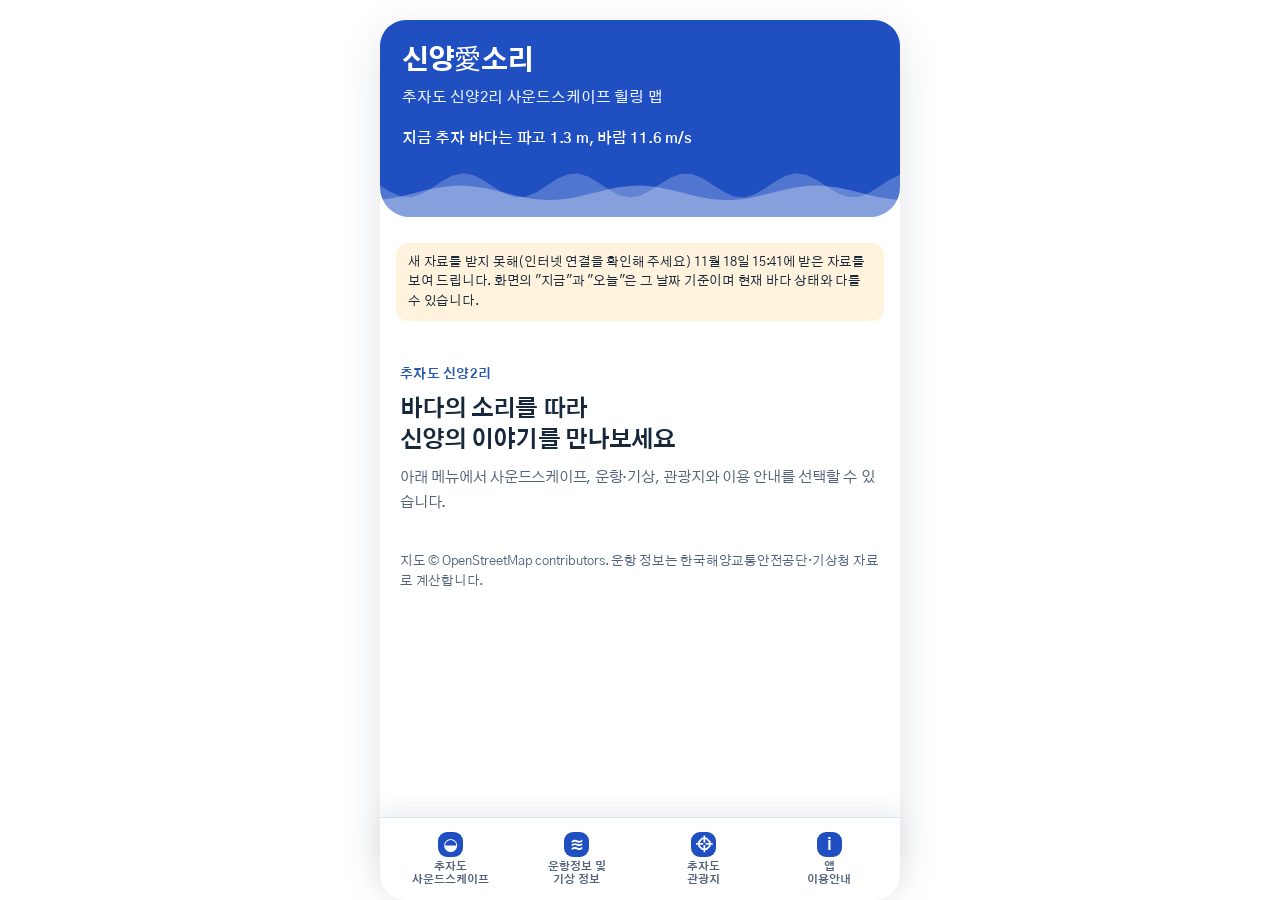
